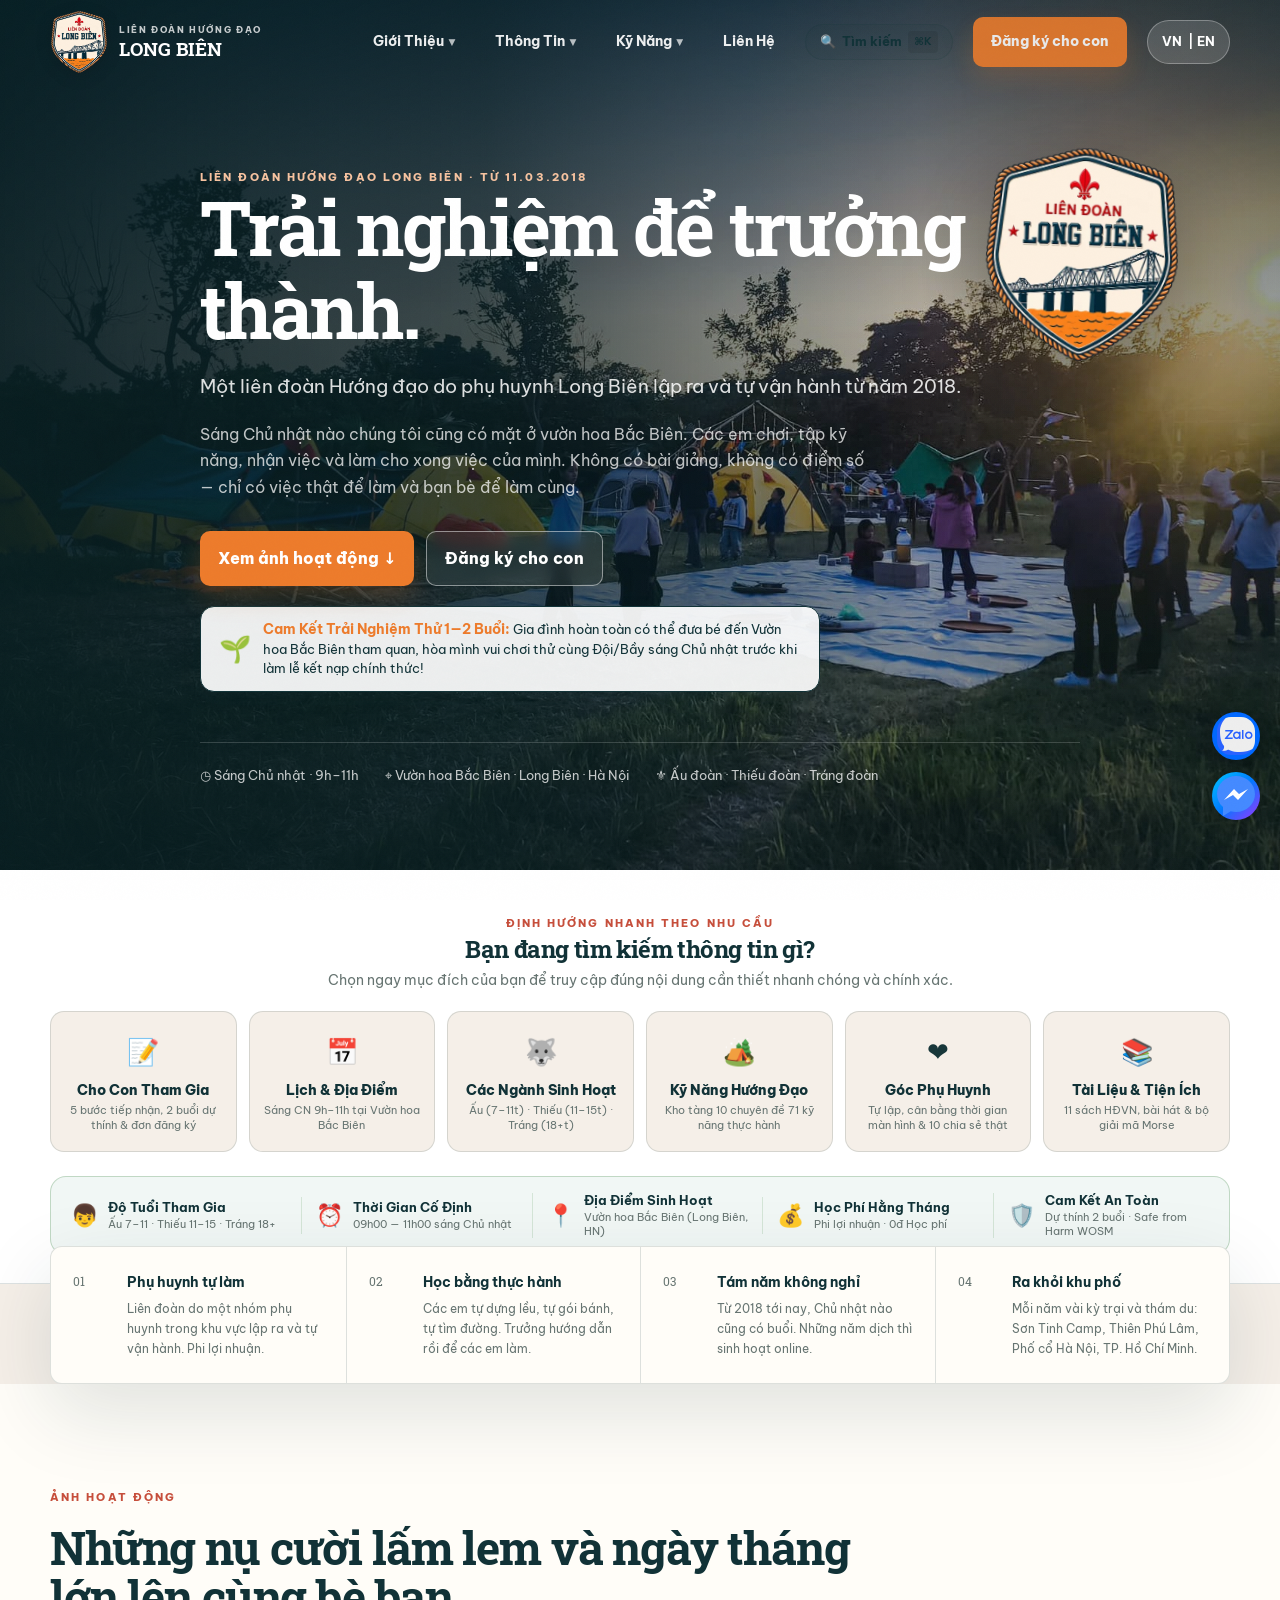
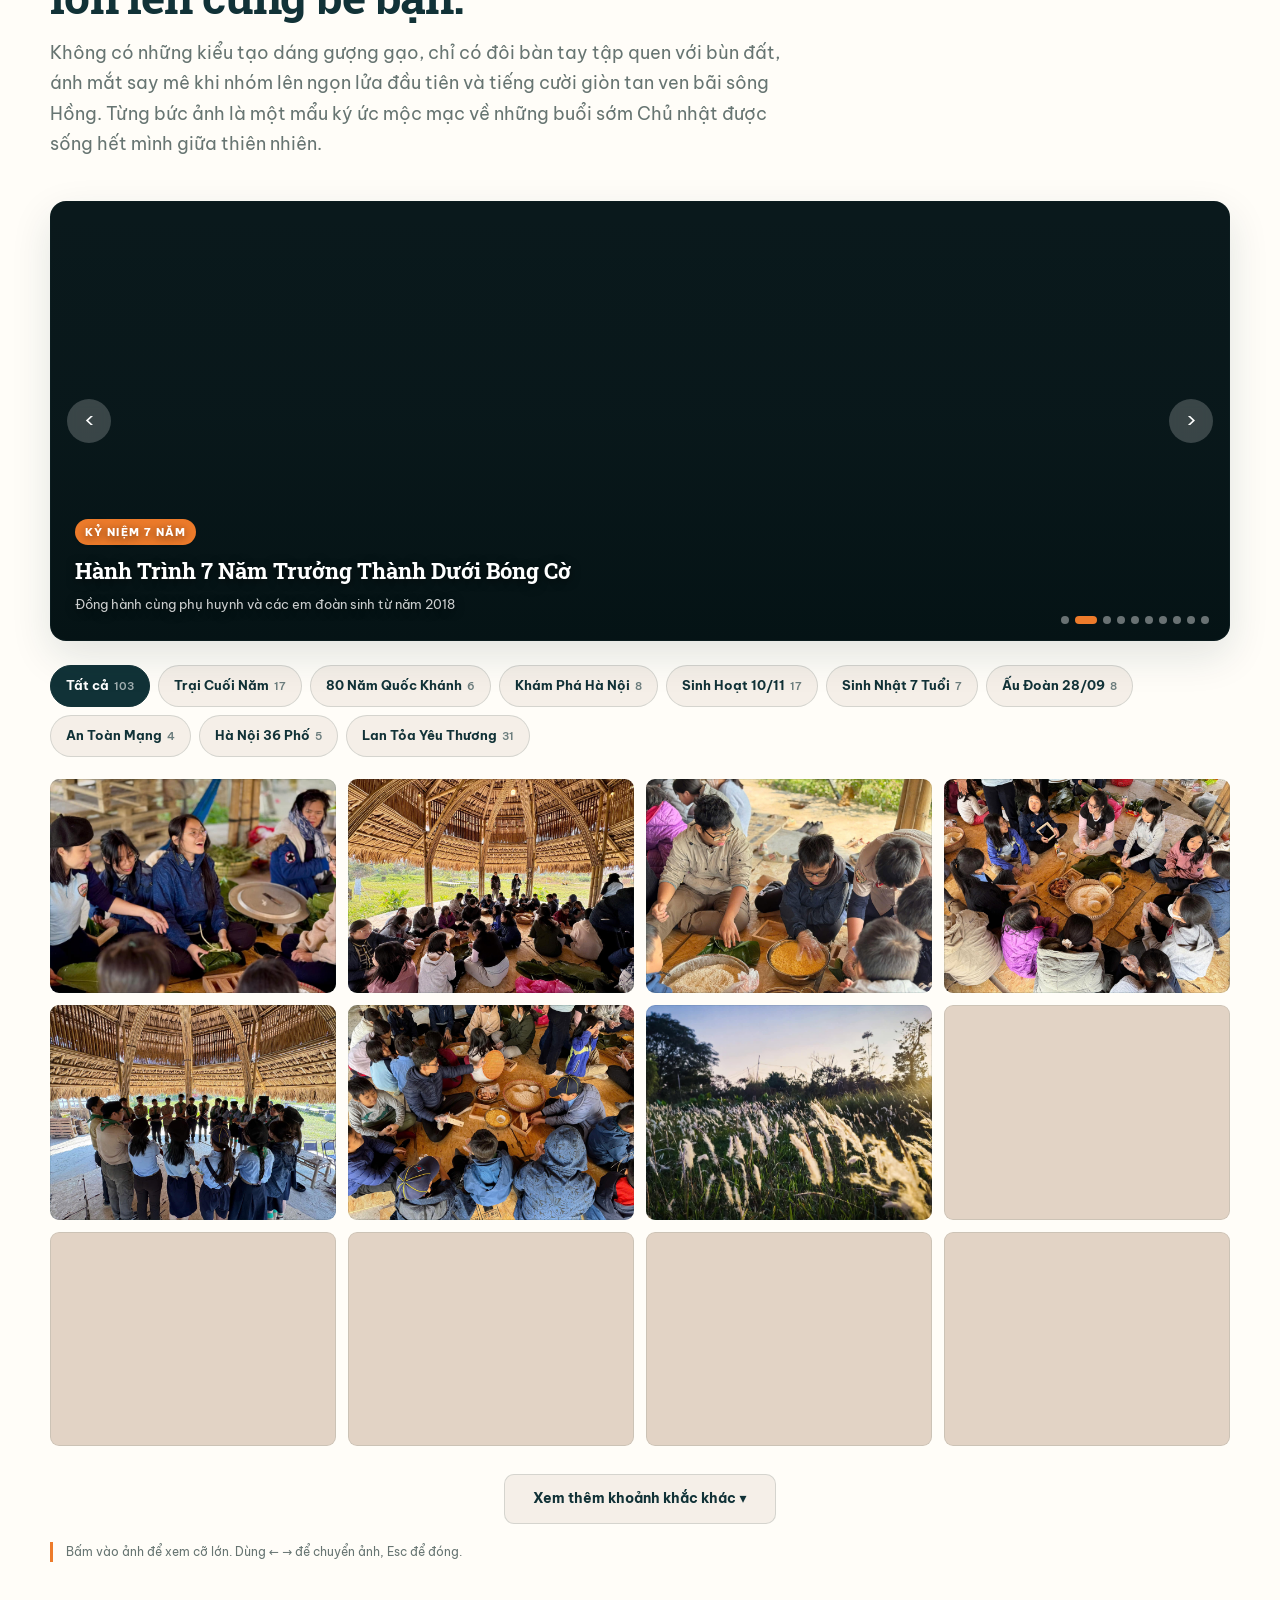
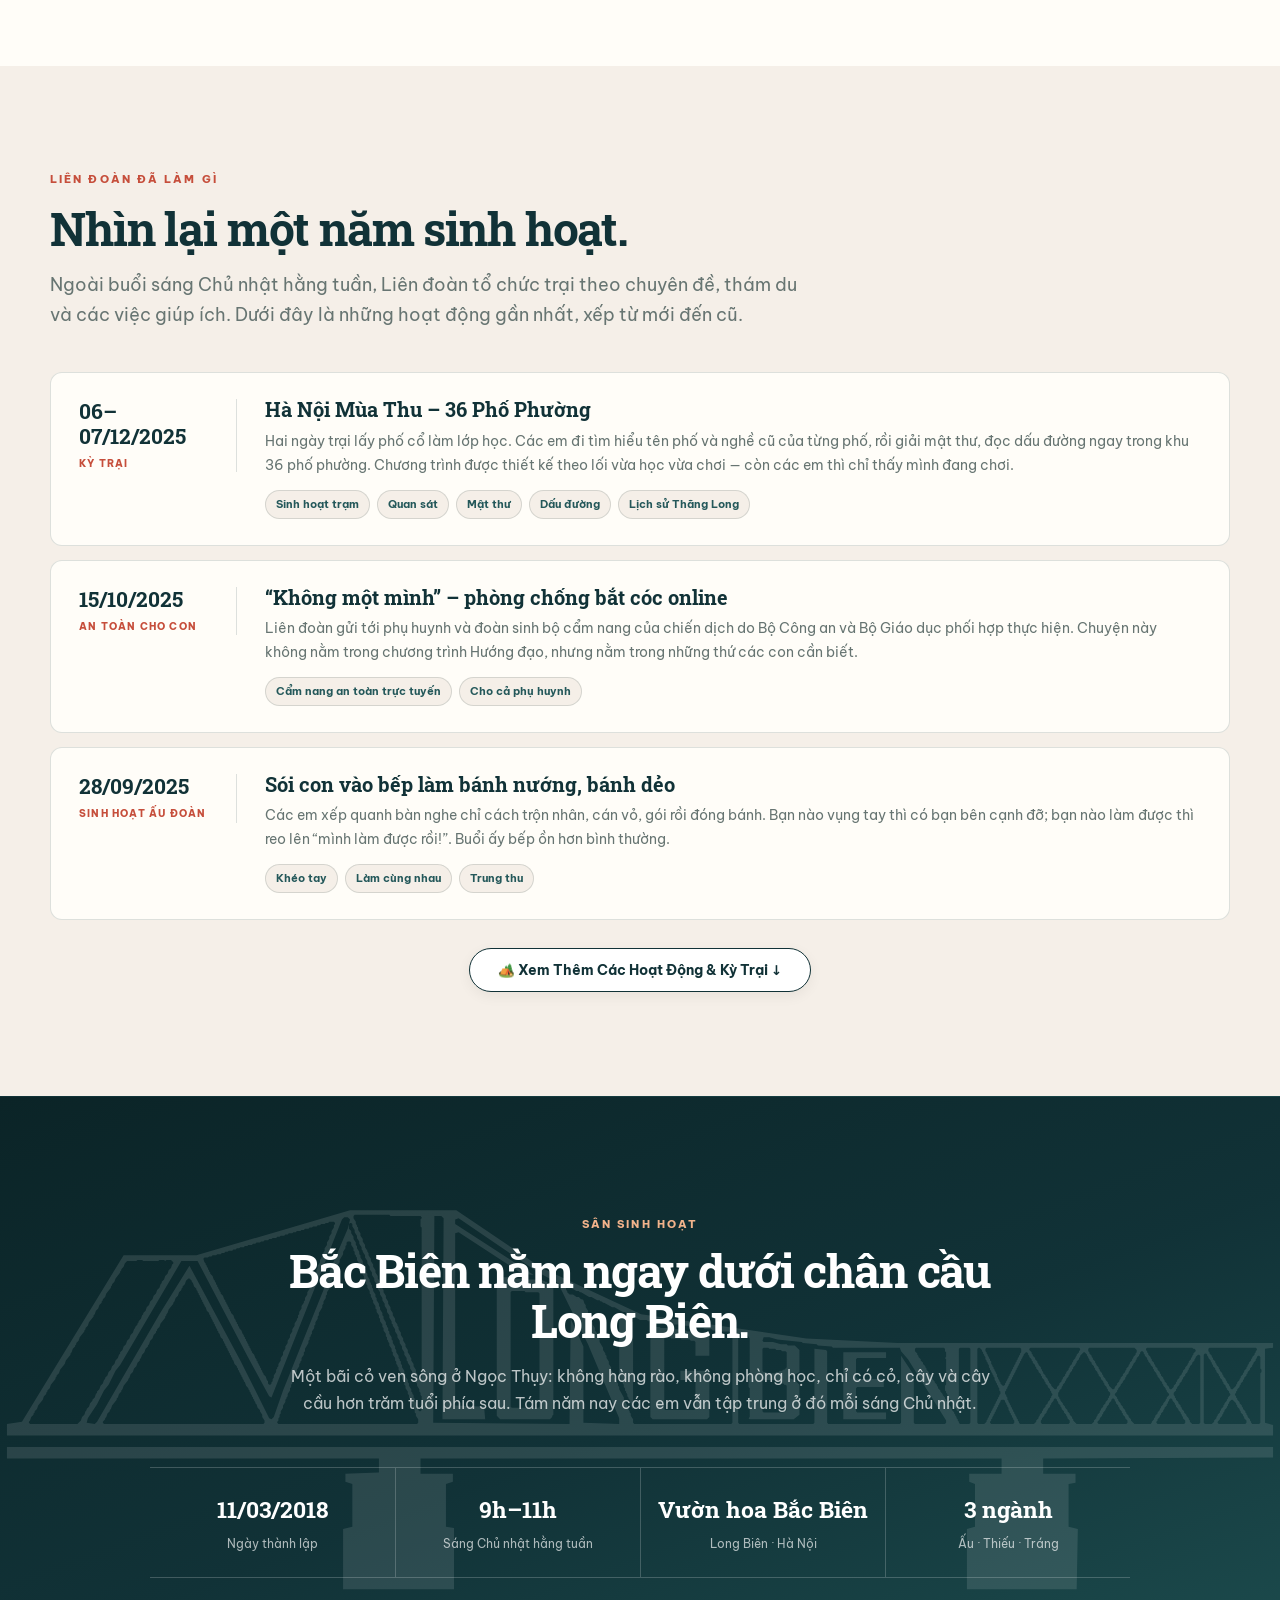
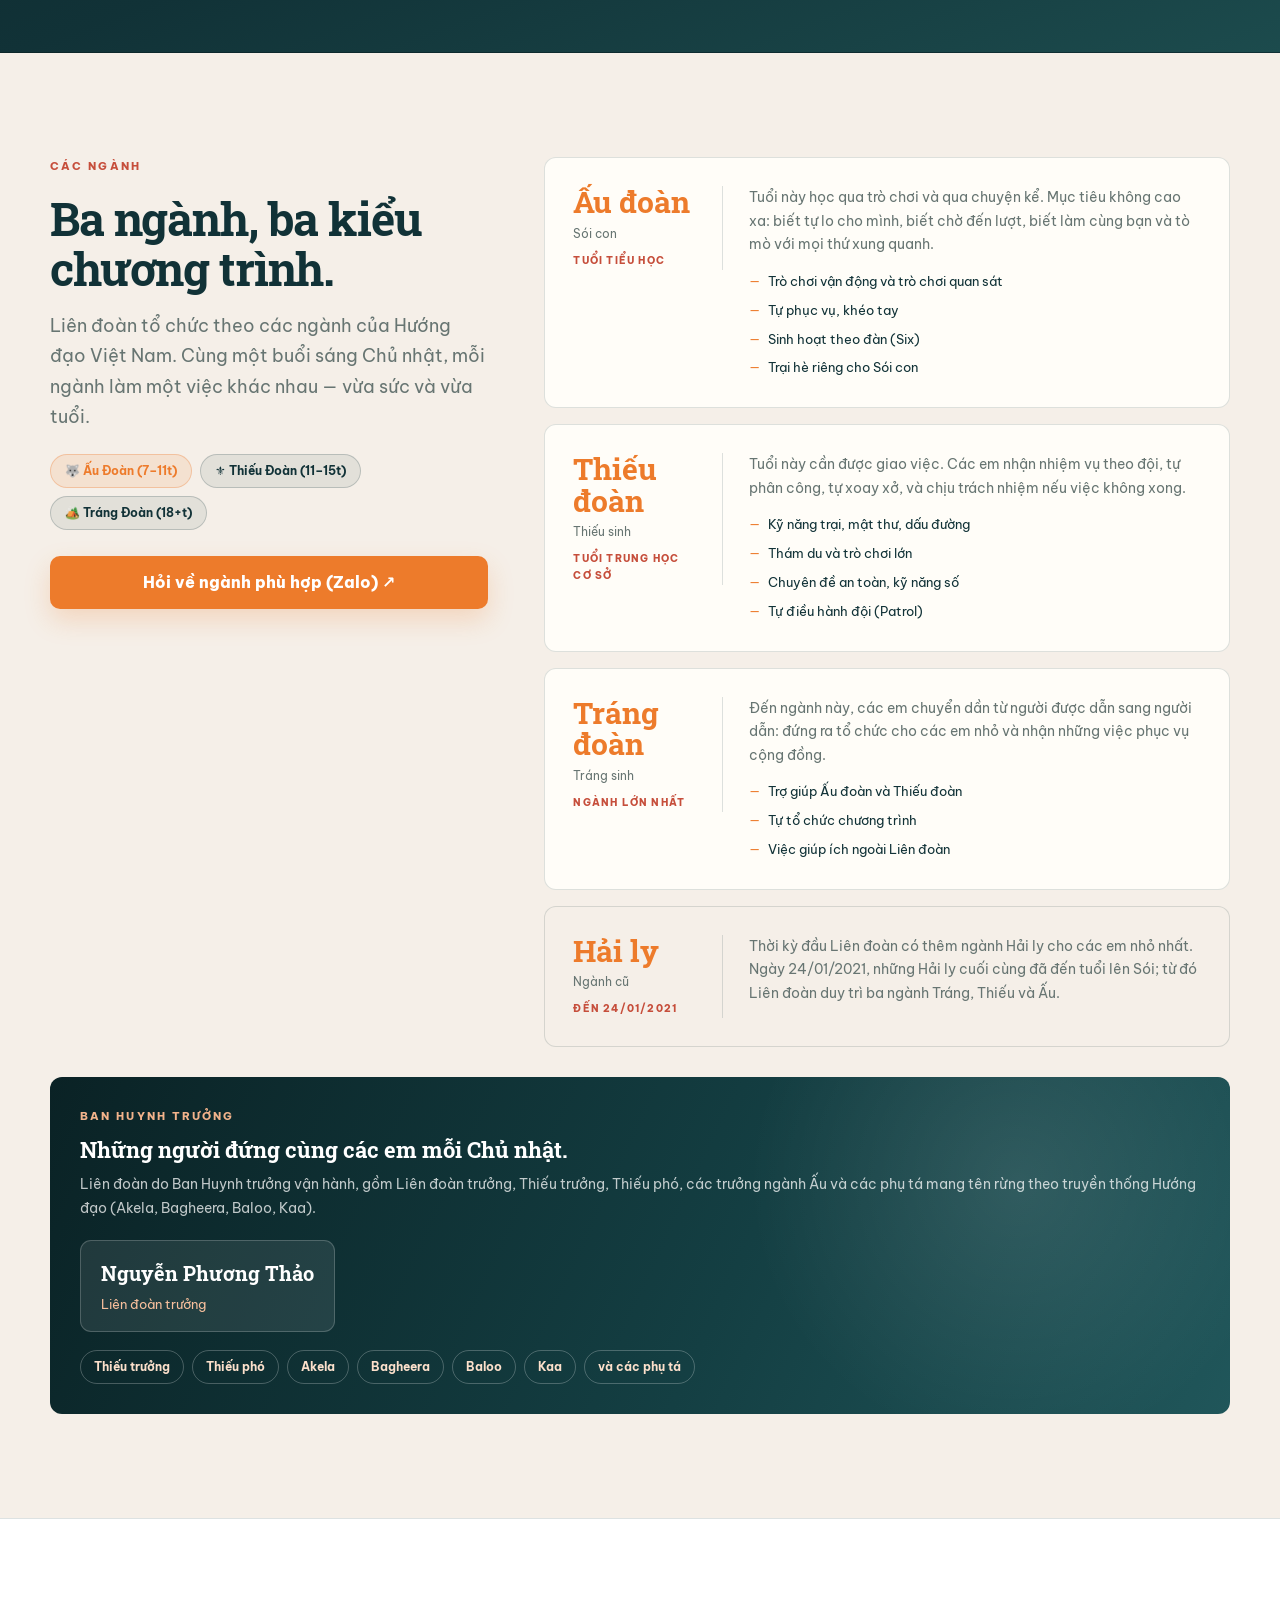
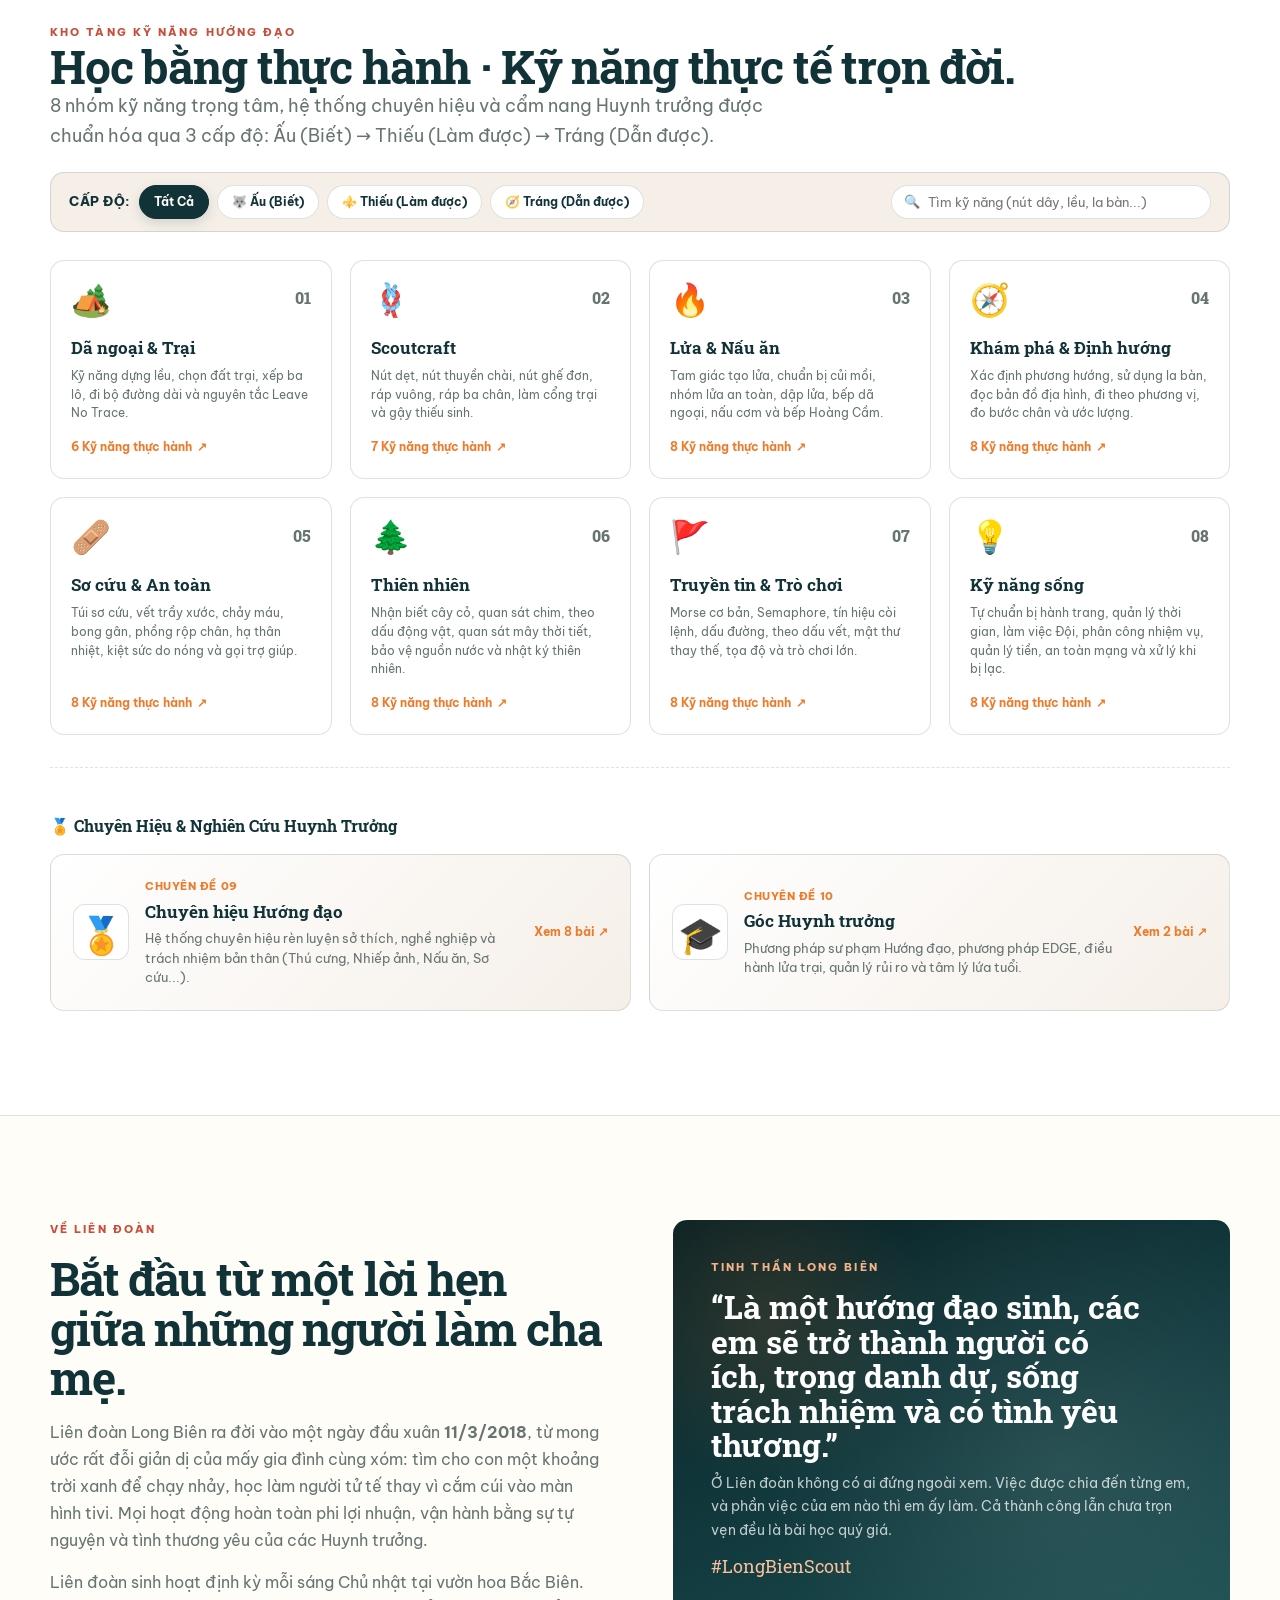
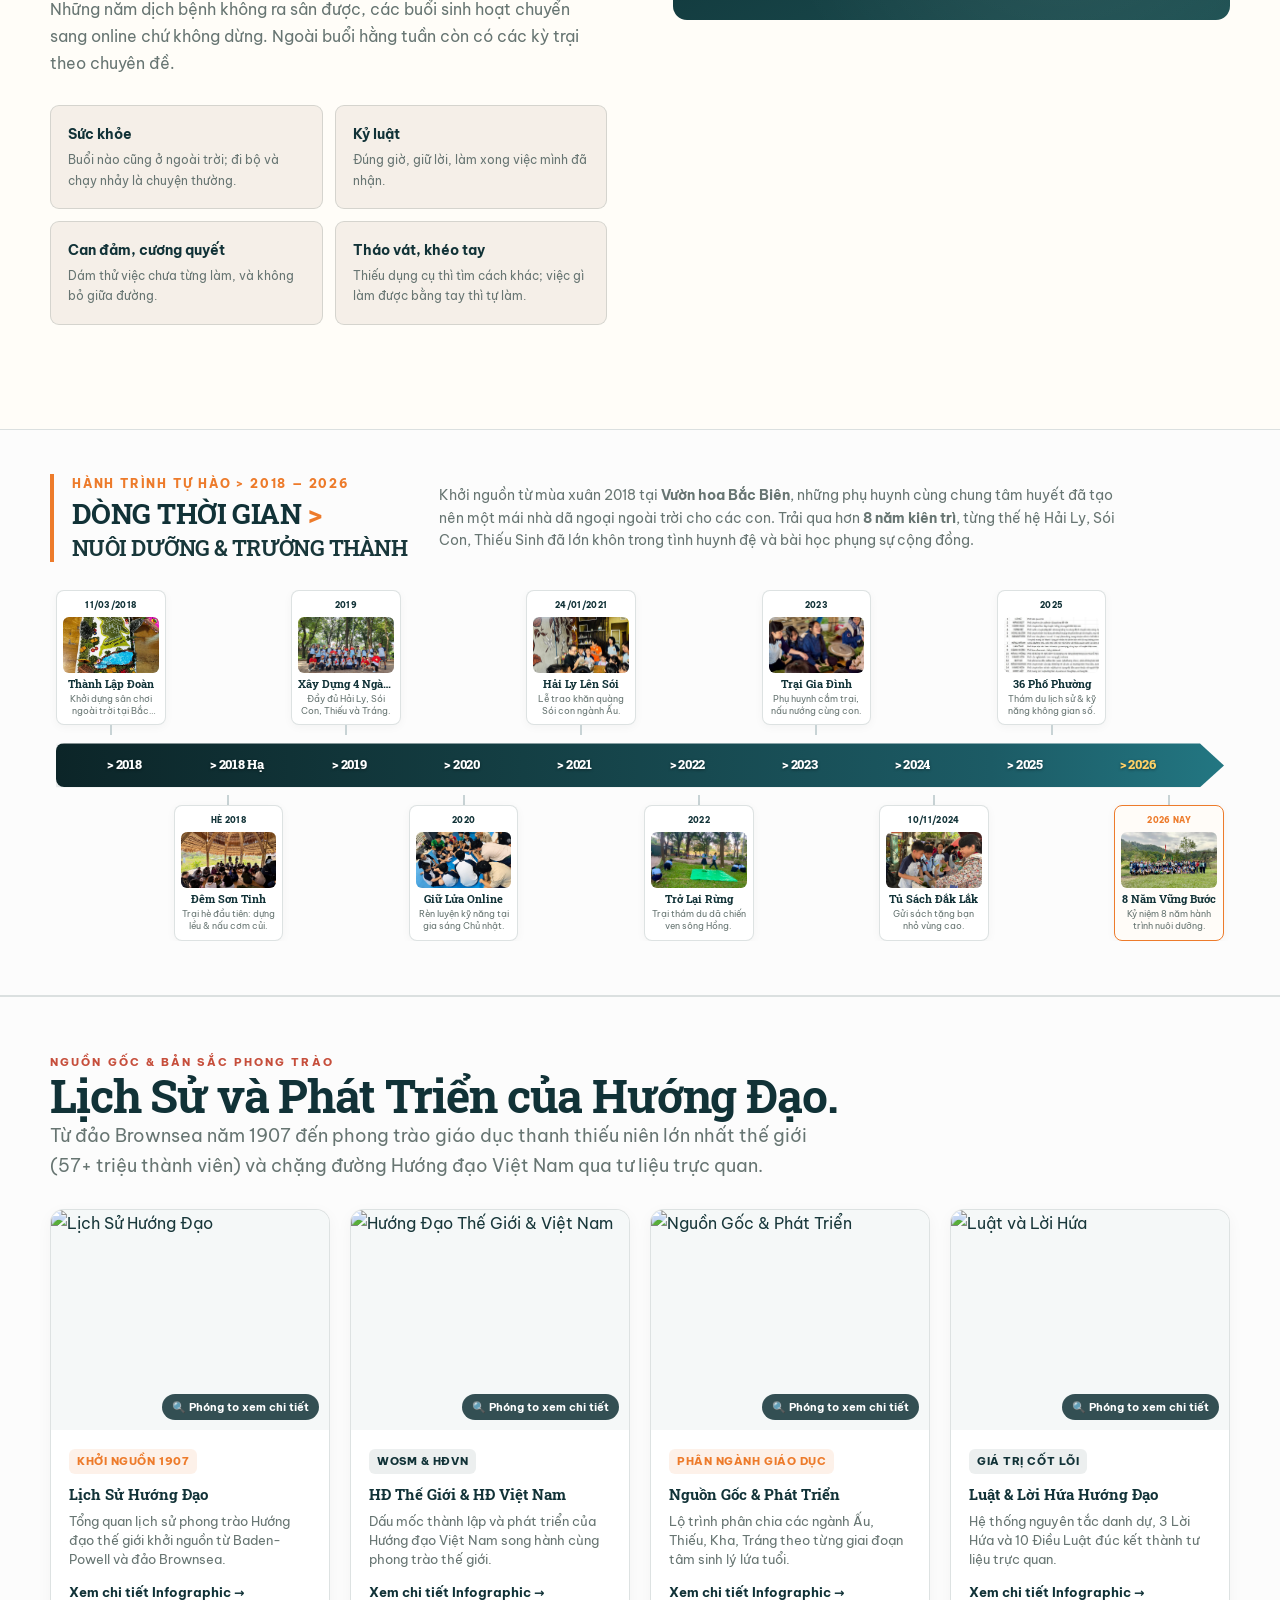
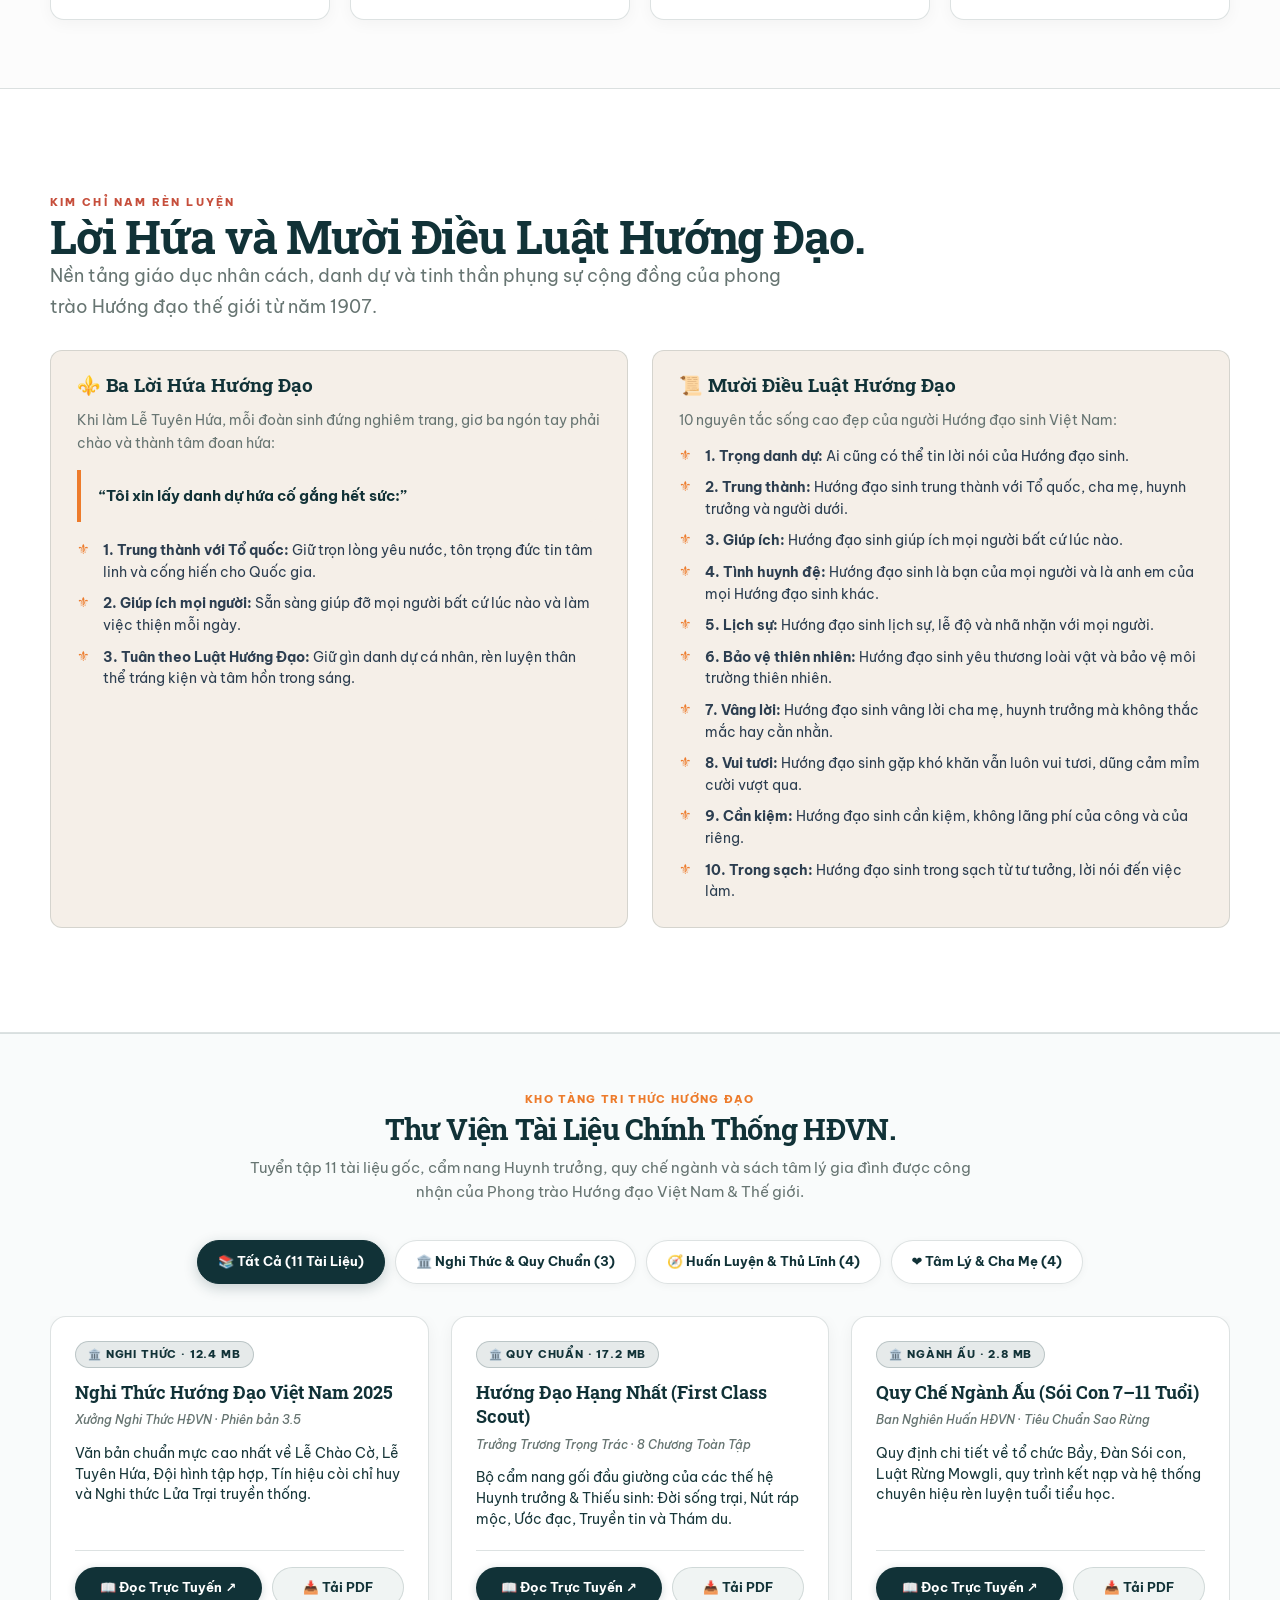
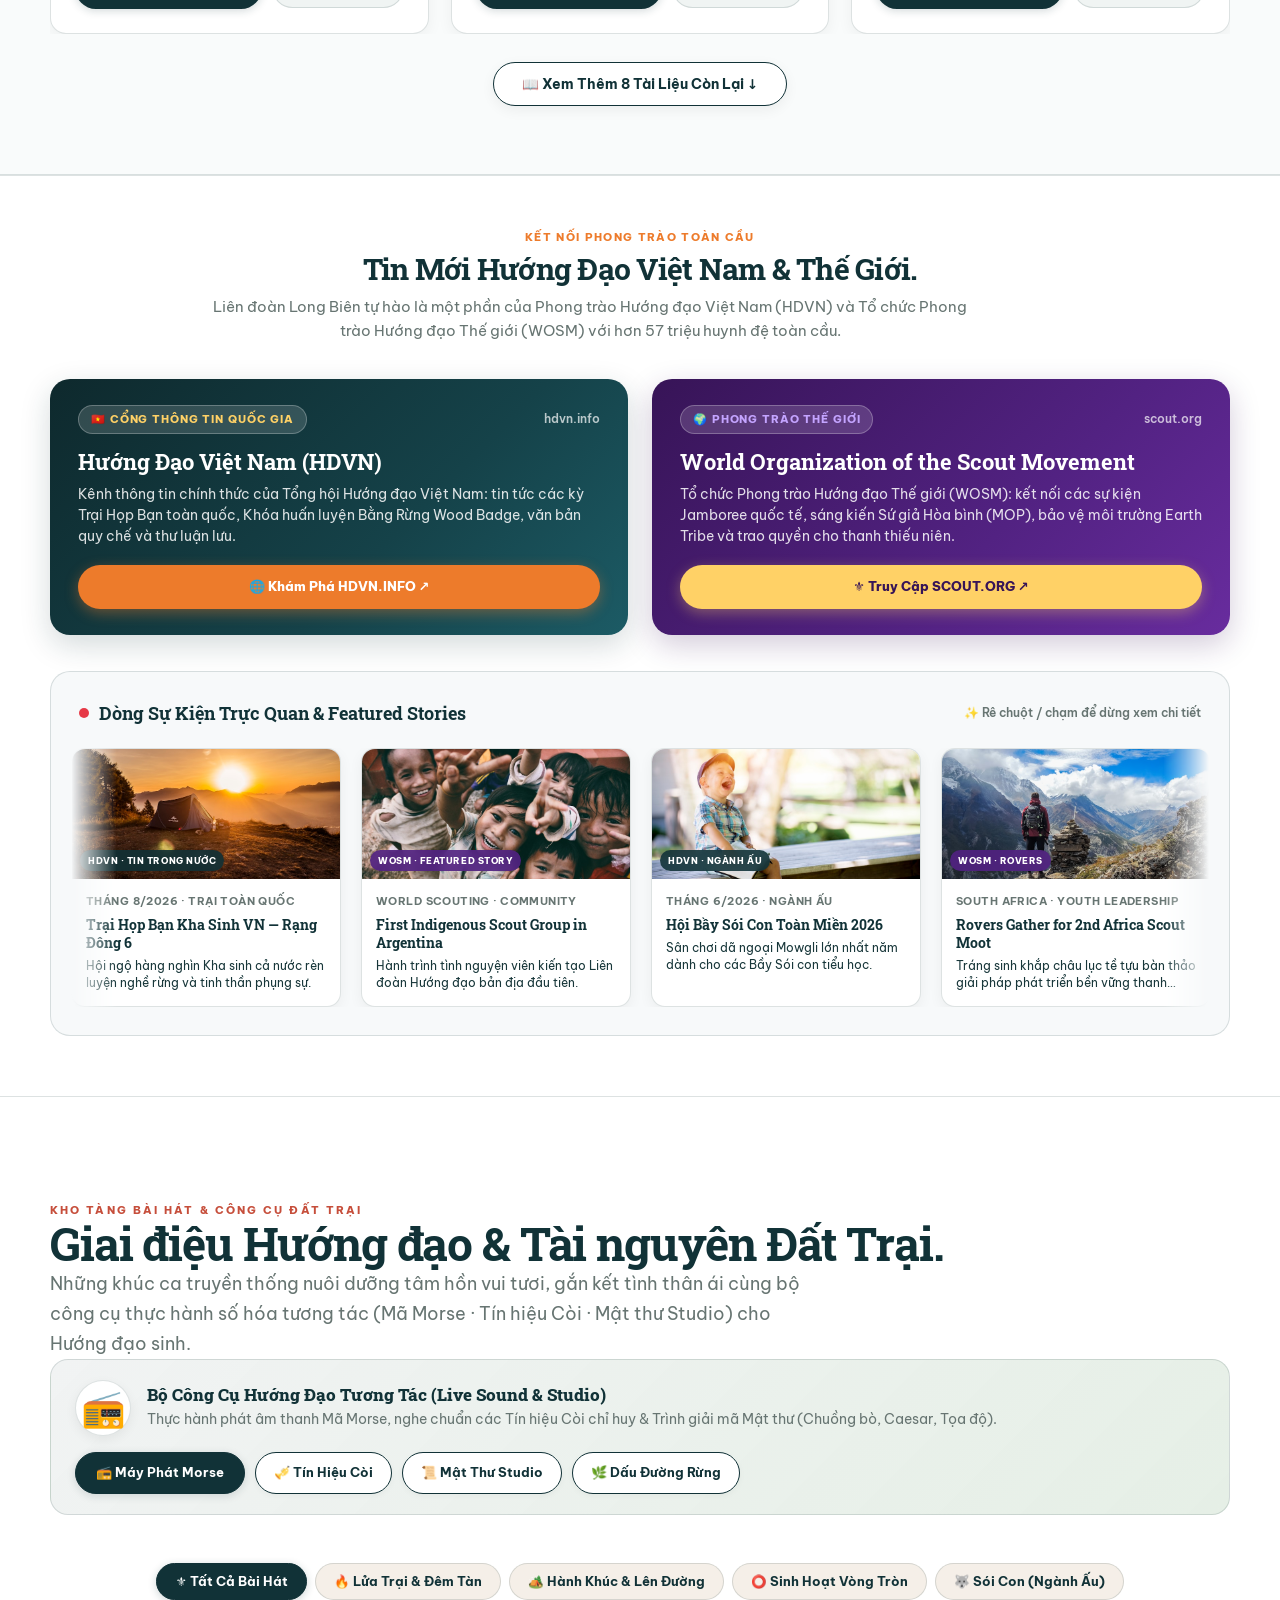
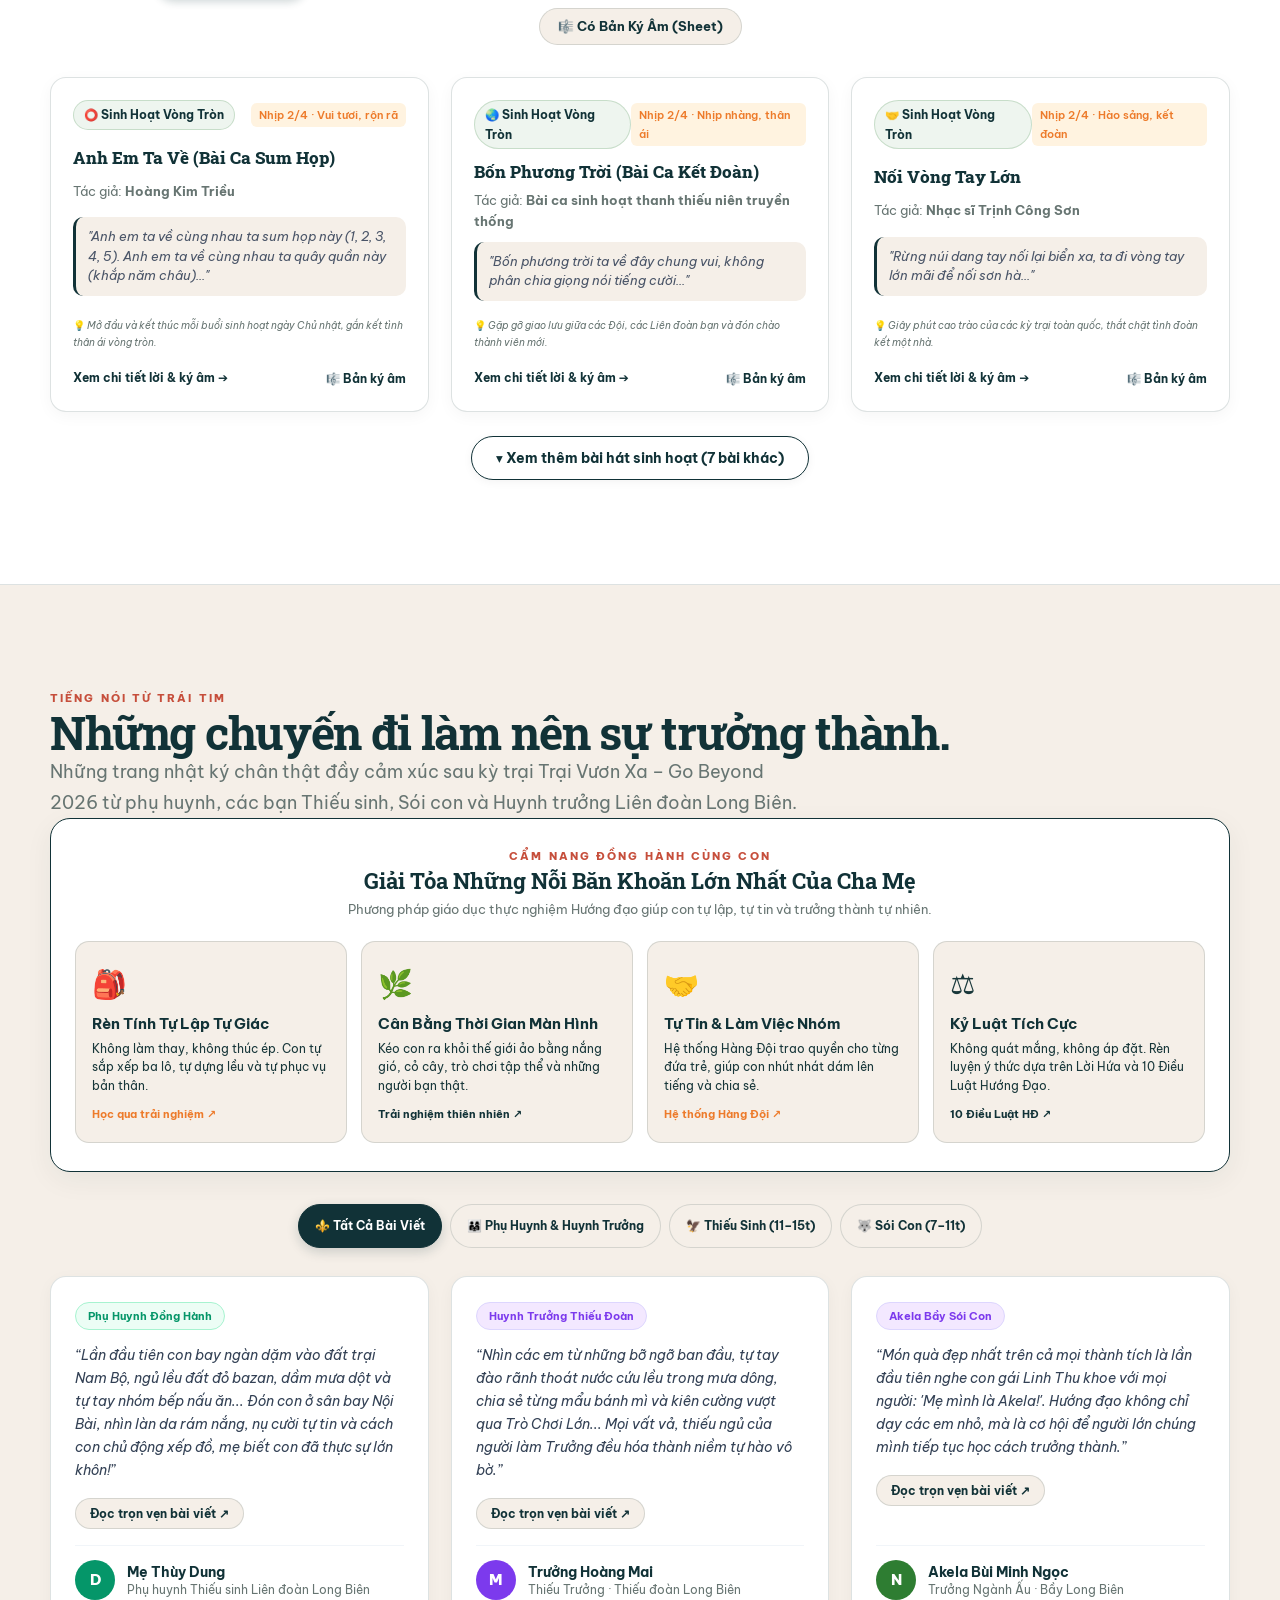
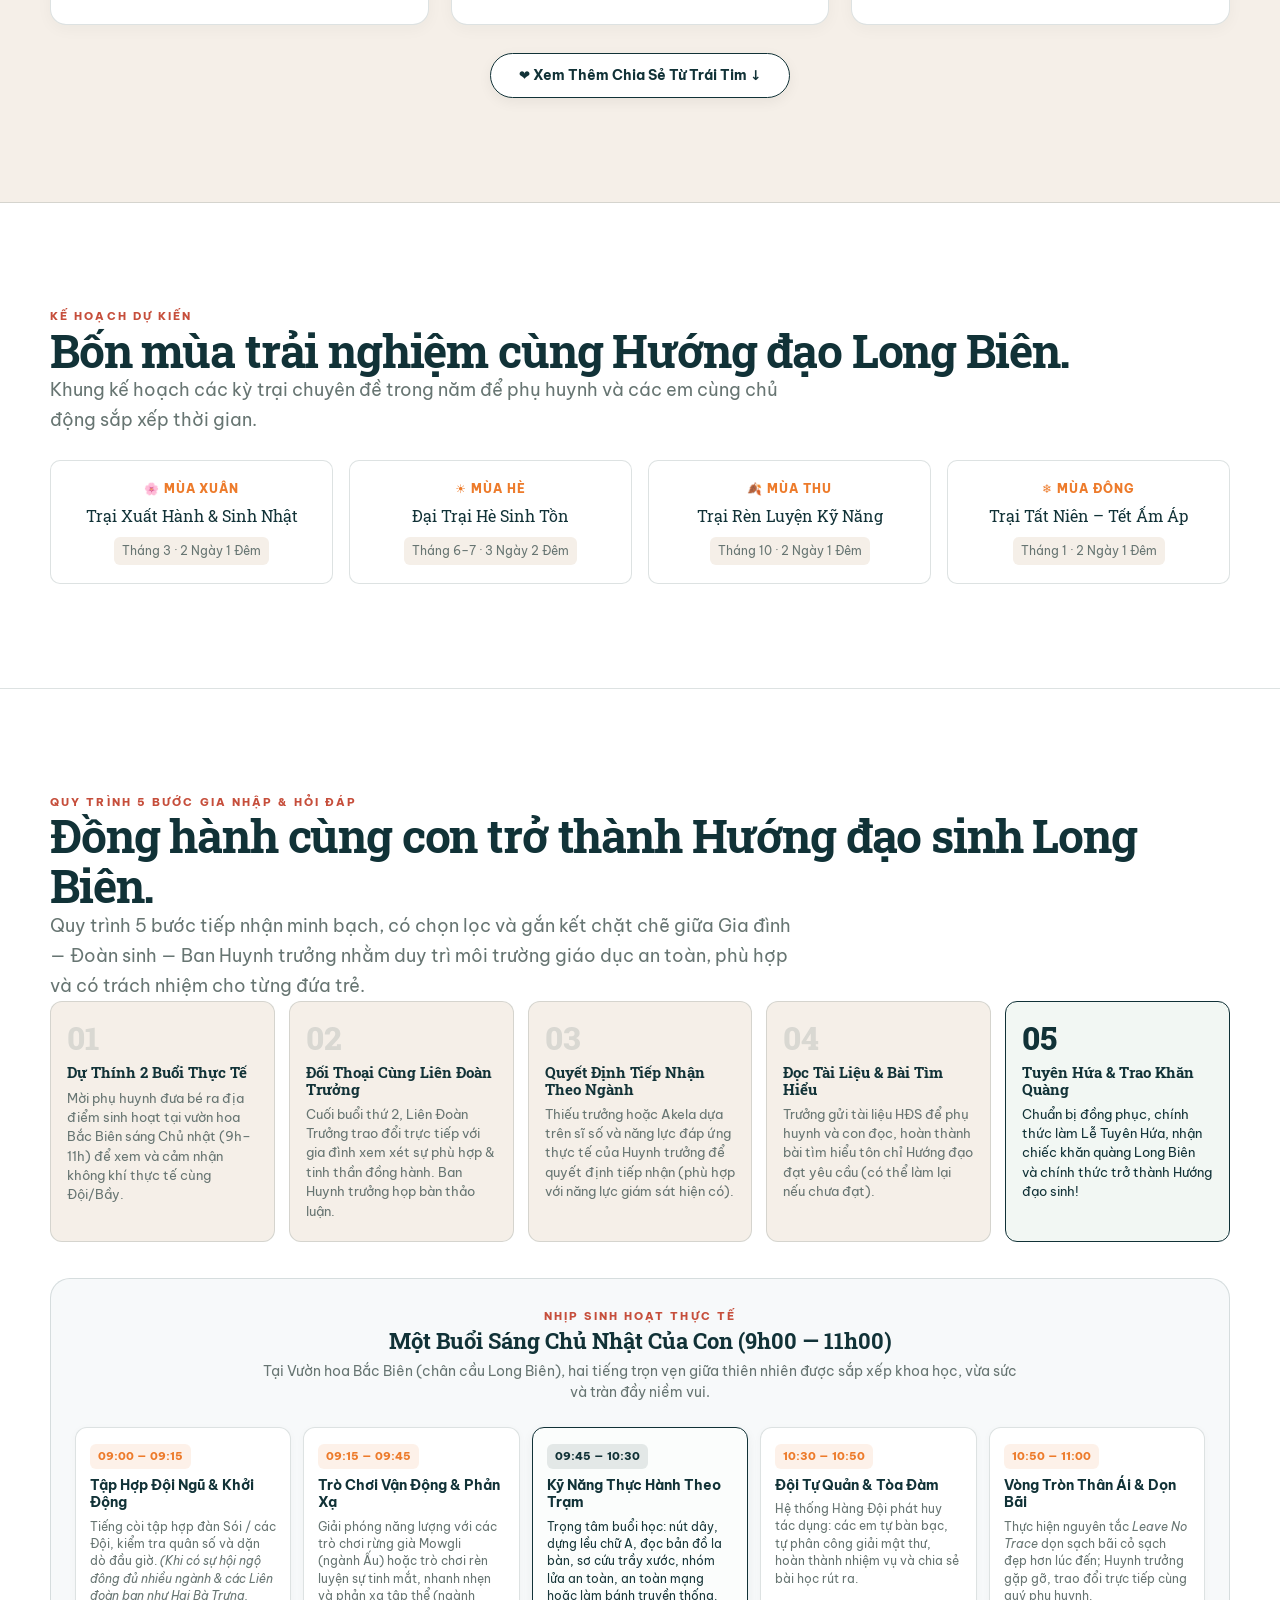
==== index.html @ a7be37f8 "feat(analytics-seo): add integrated visitor & lead tracking engine, GA4 bridge, rich Schema.org brea" ====
<!DOCTYPE html>
<html lang="vi">
<head>
  <meta charset="utf-8" />
  <meta name="viewport" content="width=device-width, initial-scale=1" />
  <meta name="theme-color" content="#113237" />
    <title>Liên đoàn Hướng đạo Long Biên · Long Bien Scouts</title>
  <meta name="description" content="Liên đoàn Hướng đạo Long Biên – Trải nghiệm để trưởng thành. Sinh hoạt ngoài trời sáng Chủ nhật tại Vườn hoa Bắc Biên, Quận Long Biên, Hà Nội." />
    <!-- Google Fonts for crisp Vietnamese typography -->
  <link rel="preconnect" href="https://fonts.googleapis.com">
  <link rel="preconnect" href="https://fonts.gstatic.com" crossorigin>
  <link href="https://fonts.googleapis.com/css2?family=Be+Vietnam+Pro:wght@400;500;600;700;800;900&family=Roboto+Slab:wght@400;500;600;700;800;900&display=swap" rel="stylesheet">
  <link rel="canonical" href="https://lien-doan-huong-dao-long-bien.vercel.app/" />

  <!-- Open Graph / Facebook -->
  <meta property="og:type" content="website" />
  <meta property="og:url" content="https://lien-doan-huong-dao-long-bien.vercel.app/" />
  <meta property="og:title" content="Liên đoàn Hướng đạo Long Biên · Long Bien Scouts" />
  <meta property="og:description" content="Trải nghiệm để trưởng thành. Giáo dục kỹ năng sinh tồn, nhân cách và tinh thần cộng đồng cho trẻ em từ năm 2018." />
  <meta property="og:image" content="https://lien-doan-huong-dao-long-bien.vercel.app/image/Year-End%20Camp%20%E2%80%93%20A%20Warm%20Tet%20Together/hero%20sector.jpg" />

  <!-- Twitter Card -->
  <meta name="twitter:card" content="summary_large_image" />
  <meta name="twitter:title" content="Liên đoàn Hướng đạo Long Biên · Long Bien Scouts" />
  <meta name="twitter:description" content="Trải nghiệm để trưởng thành. Sinh hoạt ngoài trời sáng Chủ nhật tại Vườn hoa Bắc Biên, Hà Nội." />
  <meta name="twitter:image" content="https://lien-doan-huong-dao-long-bien.vercel.app/image/Year-End%20Camp%20%E2%80%93%20A%20Warm%20Tet%20Together/hero%20sector.jpg" />

  <!-- Schema.org Structured Data -->
  <script type="application/ld+json">
  {
    "@context": "https://schema.org",
    "@type": "EducationalOrganization",
    "name": "Liên đoàn Hướng đạo Long Biên",
    "alternateName": "Long Bien Scouts",
    "url": "https://lien-doan-huong-dao-long-bien.vercel.app",
    "logo": "https://lien-doan-huong-dao-long-bien.vercel.app/logo/ChatGPT%20Image%2022_09_22%2018%20thg%208,%202026.png",
    "description": "Tổ chức giáo dục thanh thiếu niên phi lợi nhuận theo phương pháp Hướng đạo thế giới tại Long Biên, Hà Nội. Sinh hoạt sáng Chủ nhật hằng tuần.",
    "address": {
      "@type": "PostalAddress",
      "streetAddress": "Vườn hoa Bắc Biên",
      "addressLocality": "Quận Long Biên",
      "addressRegion": "Hà Nội",
      "addressCountry": "VN"
    },
    "telephone": "+84982669456",
    "email": "longbienscouts@gmail.com",
    "foundingDate": "2018-03-11"
  }
  </script>

  <style>
    :root{
      --forest:#113237;--forest-2:#1c4648;--forest-3:#24585a;
      --canvas:#e2d3c5;--paper:#f5efe8;--ivory:#fffdf8;
      --fire:#ed7b2b;--red:#c64e3b;--rust:#a94f2f;--gold:#b89558;
      --ink:#18373a;--muted:#677572;
      --line:rgba(17,50,55,.14);--line-dark:rgba(17,50,55,.24);
      --shadow:0 28px 80px rgba(17,50,55,.13);
      --container:1180px;--radius:12px;
      --logo-url:url("[data-uri]");
      --hero-photo:url("assets/hero/hero-01.webp");
      --cta-photo:url("assets/hero/cta-01.webp");
    }
    .logo-mark{background:var(--logo-url) center/contain no-repeat;display:block}
    *{box-sizing:border-box}
    html{scroll-behavior:smooth}
    body{margin:0;font-family:"Be Vietnam Pro",system-ui,sans-serif;color:var(--ink);background:var(--paper);line-height:1.68;-webkit-font-smoothing:antialiased}
    body::before{content:"";position:fixed;inset:0;pointer-events:none;z-index:99;opacity:.16;background-image:url("data:image/svg+xml,%3Csvg xmlns='http://www.w3.org/2000/svg' width='96' height='96' viewBox='0 0 96 96'%3E%3Cfilter id='n'%3E%3CfeTurbulence type='fractalNoise' baseFrequency='.9' numOctaves='2' stitchTiles='stitch'/%3E%3C/filter%3E%3Crect width='100%25' height='100%25' filter='url(%23n)' opacity='.11'/%3E%3C/svg%3E")}
    body.lock{overflow:hidden}
    img{display:block;max-width:100%}
    a{color:inherit;text-decoration:none}
    button,a{font:inherit}
    button{cursor:pointer}
    :focus-visible{outline:3px solid rgba(237,123,43,.58);outline-offset:3px}
    .container{width:min(calc(100% - 40px),var(--container));margin-inline:auto}
    .section{padding:104px 0}
    .eyebrow{text-transform:uppercase;letter-spacing:.19em;font-size:11px;font-weight:800;color:var(--red)}
    h1,h2,h3{font-family:"Roboto Slab",Georgia,serif;color:var(--forest);margin:0;line-height:1.08}
    h1{font-size:clamp(46px,6.3vw,76px);letter-spacing:-.035em}
    h2{font-size:clamp(32px,3.8vw,46px);letter-spacing:-.025em}
    h3{font-size:22px}
    p{margin:0}
    .lead{font-size:18px;color:var(--muted);max-width:760px}
    .section-head{display:grid;gap:16px;margin-bottom:42px;max-width:800px}
    .btn{border:0;border-radius:10px;display:inline-flex;align-items:center;justify-content:center;gap:9px;padding:13px 18px;font-weight:750;transition:transform .18s ease,box-shadow .18s ease,background .18s ease,color .18s ease}
    .btn:hover{transform:translateY(-2px)}
    .btn-primary{background:var(--fire);color:white;box-shadow:0 11px 26px rgba(237,123,43,.22)}
    .btn-forest{background:var(--forest);color:white}
    .btn-outline{border:1px solid rgba(255,255,255,.48);color:white;background:rgba(255,255,255,.07);backdrop-filter:blur(7px)}
    .btn-paper{background:var(--ivory);color:var(--forest);border:1px solid var(--line)}
    [hidden]{display:none!important}

    /* vector cau Long Bien */
    .bridge-art{position:absolute;pointer-events:none;user-select:none;height:auto;color:#fff;opacity:.085;z-index:0}

    /* header */
    header{position:fixed;z-index:60;inset:0 0 auto;color:white;transition:background .25s ease,color .25s ease,box-shadow .25s ease,backdrop-filter .25s ease}
    

    
    /* Header scrolled solid bar */
    /* (header base rule already defined above) */
    /* header{position:fixed;top:0;left:0;right:0;z-index:100;transition:background .25s ease,box-shadow .25s ease,padding .25s ease;background:transparent} */
    header.scrolled{background:rgba(255,253,248,.68) !important;backdrop-filter:blur(14px) saturate(180%) !important;-webkit-backdrop-filter:blur(14px) saturate(180%) !important;box-shadow:0 6px 25px rgba(17,50,55,.10) !important;border-bottom:1px solid rgba(17,50,55,.10) !important;padding:8px 0 !important}
    header.scrolled .brand-copy strong,
    header.scrolled .brand-copy small,
    header.scrolled .nav-links a,
    header.scrolled .nav-links a span,
    header.scrolled .nav-item a,
    header.scrolled .nav-item a span,
    header.scrolled .dropdown-caret,
    header.scrolled .lang-btn,
    header.scrolled .lang-btn b,
    header.scrolled .lang-btn span{color:#113237 !important;opacity:1}
    header.scrolled .lang-btn{background:rgba(17,50,55,.08) !important;border-color:rgba(17,50,55,.25) !important}
    header.scrolled .menu-btn{color:#113237 !important;border-color:rgba(17,50,55,.25) !important}

    /* consolidated into solid bar block above */
    .nav{height:84px;display:flex;align-items:center;justify-content:space-between;gap:20px}
    .brand{display:flex;align-items:center;gap:12px;min-width:210px}
    .brand .logo-mark{width:57px;height:62px;flex:none;filter:drop-shadow(0 4px 8px rgba(0,0,0,.12))}
    .brand-copy{line-height:1.12}.brand-copy small{display:block;font-size:9px;letter-spacing:.18em;font-weight:800;opacity:.76}.brand-copy strong{display:block;font-family:"Roboto Slab";font-size:19px;margin-top:3px}
    .nav-links{display:flex;align-items:center;gap:20px;font-size:14px;font-weight:650}
    .nav-links>a{opacity:.88}.nav-links>a:hover{opacity:1}
    .menu-btn{display:none;width:44px;height:44px;border:0;background:transparent;color:inherit;font-size:25px;align-items:center;justify-content:center}
    .mobile-nav{display:none;position:fixed;z-index:59;inset:84px 0 auto;background:var(--ivory);border-bottom:1px solid var(--line);box-shadow:0 16px 32px rgba(17,50,55,.12);padding:16px 20px 22px}
    .mobile-nav.open{display:grid;gap:5px}.mobile-nav a{color:var(--forest);font-weight:700;padding:12px 8px}

    /* hero */
    .hero{min-height:94vh;display:grid;align-items:end;position:relative;overflow:hidden;background:linear-gradient(145deg,#0d292d 0%,#113237 54%,#1f4e50 100%);color:white}
    .hero::before{content:"";position:absolute;z-index:2;width:760px;height:760px;border-radius:50%;right:-210px;top:-250px;background:radial-gradient(circle,rgba(237,123,43,.13),rgba(237,123,43,0) 68%)}
    .hero-photo{position:absolute;inset:0;z-index:0;background:var(--hero-photo) center 32%/cover no-repeat}
    /* lop phu: dam ben trai de chu noi bat, nhat ben phai de con thay ro anh hoat dong */
    .hero::after{content:"";position:absolute;inset:0;z-index:1;pointer-events:none;background:
      linear-gradient(90deg,rgba(8,30,33,.93) 0%,rgba(8,30,33,.74) 38%,rgba(8,30,33,.24) 72%,rgba(8,30,33,.4) 100%),
      linear-gradient(180deg,rgba(8,30,33,.66) 0%,rgba(8,30,33,.06) 36%,rgba(8,30,33,.4) 100%)}
    .hero-badge{position:absolute;z-index:3;right:clamp(34px,8vw,120px);top:148px;width:clamp(140px,15vw,215px);aspect-ratio:1055/1168;filter:drop-shadow(0 26px 40px rgba(0,0,0,.3));transform:rotate(2deg)}
    .hero-content{position:relative;z-index:4;padding:168px 0 84px;max-width:880px}
    .hero .eyebrow{color:#f7c3a0}.hero h1{color:white;max-width:800px}
    .hero-sub{font-size:19px;color:rgba(255,255,255,.86);margin-top:20px}
    .hero-copy{max-width:680px;color:rgba(255,255,255,.74);font-size:16px;margin-top:18px}
    .hero-actions{display:flex;gap:12px;flex-wrap:wrap;margin-top:30px}
    .hero-meta{display:flex;gap:15px 26px;flex-wrap:wrap;margin-top:50px;padding-top:22px;border-top:1px solid rgba(255,255,255,.17);font-size:13px;color:rgba(255,255,255,.76)}
    .hero-meta span{display:inline-flex;gap:7px;align-items:center}

    /* quick */
    .quick-wrap{position:relative;z-index:5;margin-top:-38px}
    .quick-grid{background:var(--ivory);border:1px solid var(--line);border-radius:var(--radius);box-shadow:var(--shadow);display:grid;grid-template-columns:repeat(4,1fr);overflow:hidden}
    .quick-item{padding:24px 22px;display:grid;grid-template-columns:42px 1fr;gap:12px;align-items:start}
    .quick-item+.quick-item{border-left:1px solid var(--line)}
    .quick-no{font-family:"Roboto Slab";font-size:27px;color:var(--fire);line-height:1}.quick-item strong{display:block;color:var(--forest);font-size:14px}.quick-item span{display:block;color:var(--muted);font-size:12px;margin-top:4px}

    
    
    /* DEMO badge & new showcase components */
    .demo-badge{display:inline-flex;align-items:center;gap:5px;font-size:11px;font-weight:800;letter-spacing:.08em;text-transform:uppercase;color:#d97706;background:#fef3c7;border:1px solid #fde68a;padding:3px 8px;border-radius:20px;margin-bottom:8px}
    .law-grid{display:grid;grid-template-columns:1fr 1fr;gap:24px;margin-top:28px}
    .law-box{background:var(--paper);border:1px solid var(--line);border-radius:12px;padding:24px 26px}
    .law-box h3{font-family:"Roboto Slab";font-size:19px;color:var(--forest);margin-bottom:14px;display:flex;align-items:center;gap:8px}
    .law-list{list-style:none;padding:0;margin:0;display:flex;flex-direction:column;gap:10px}
    .law-list li{font-size:13.5px;line-height:1.6;color:#2c3e50;position:relative;padding-left:26px}
    .law-list li::before{content:"⚜";position:absolute;left:0;color:var(--fire);font-size:14px;line-height:1.4}
    
    .process-steps{display:grid;grid-template-columns:repeat(3,1fr);gap:22px;margin-top:28px}
    .step-card{background:var(--paper);border:1px solid var(--line);border-radius:12px;padding:26px 22px;position:relative;overflow:hidden;display:flex;flex-direction:column}
    .step-no{font-family:"Roboto Slab";font-size:42px;font-weight:800;color:rgba(17,50,55,.12);line-height:1;margin-bottom:10px}
    .step-card h3{font-size:17px;color:var(--forest);margin-bottom:8px}
    .step-card p{font-size:13px;line-height:1.6;color:var(--muted);margin:0}

    .song-grid{display:grid;grid-template-columns:repeat(2,1fr);gap:20px;margin-top:24px}
    .song-card{background:#ffffff;border:1px solid var(--line);border-radius:12px;padding:20px 22px;display:flex;flex-direction:column;justify-content:space-between;box-shadow:0 4px 15px rgba(0,0,0,.04)}
    .song-title{font-size:16px;font-weight:700;color:var(--forest);margin-bottom:6px;display:flex;align-items:center;justify-content:space-between}
    .song-lyrics{font-size:13px;line-height:1.65;color:#4b5563;font-style:italic;background:var(--paper);padding:12px 14px;border-radius:8px;margin:10px 0}

    .review-grid{display:grid;grid-template-columns:repeat(3,1fr);gap:20px;margin-top:28px}
    .review-card{background:var(--paper);border:1px solid var(--line);border-radius:12px;padding:24px 20px;display:flex;flex-direction:column;justify-content:space-between}
    .review-text{font-size:13.5px;line-height:1.65;color:#2c3e50;font-style:italic;margin-bottom:16px;position:relative}
    .review-author{display:flex;align-items:center;gap:10px;border-top:1px solid var(--line);padding-top:12px}
    .author-avatar{width:38px;height:38px;border-radius:50%;background:var(--forest);color:#fff;display:grid;place-items:center;font-weight:700;font-size:14px}
    .author-info strong{display:block;font-size:13.5px;color:var(--forest)}
    .author-info small{color:var(--muted);font-size:11.5px}

    .camp-calendar-grid{display:grid;grid-template-columns:repeat(4,1fr);gap:16px;margin-top:24px}
    .camp-cal-card{background:#ffffff;border:1px solid var(--line);border-radius:10px;padding:18px 16px;text-align:center}
    .cal-season{font-size:12px;font-weight:800;letter-spacing:.08em;text-transform:uppercase;color:var(--fire);margin-bottom:4px}
    .cal-name{font-family:"Roboto Slab";font-size:16px;color:var(--forest);margin-bottom:6px}
    .cal-time{font-size:12px;color:var(--muted);background:var(--paper);padding:4px 8px;border-radius:6px;display:inline-block}

    @media (max-width:960px){
      .law-grid, .song-grid, .review-grid{grid-template-columns:1fr}
      .process-steps{grid-template-columns:1fr}
      .camp-calendar-grid{grid-template-columns:repeat(2,1fr)}
    }
    @media (max-width:600px){
      .camp-calendar-grid{grid-template-columns:1fr}
    }

    
    /* Interactive Skill Hub */
    .skills-grid{display:grid;grid-template-columns:repeat(3,1fr);gap:22px;margin-top:28px}
    .skill-card{background:var(--paper);border:1px solid var(--line);border-radius:14px;padding:26px 22px;transition:all .28s ease;display:flex;flex-direction:column;justify-content:space-between;cursor:pointer;position:relative;overflow:hidden}
    .skill-card:hover{transform:translateY(-5px);box-shadow:0 14px 35px rgba(17,50,55,.1);border-color:var(--fire)}
    .skill-icon{font-size:36px;margin-bottom:14px;line-height:1}
    .skill-card h3{font-family:"Roboto Slab";font-size:18px;color:var(--forest);margin-bottom:8px}
    .skill-card p{font-size:13.5px;line-height:1.65;color:var(--muted);margin:0 0 16px}
    .skill-btn{display:inline-flex;align-items:center;gap:6px;font-size:13px;font-weight:700;color:var(--fire);text-decoration:none;margin-top:auto}
    .skill-card:hover .skill-btn{text-decoration:underline}

    /* Skill Detail Modal */
    .skill-modal-backdrop{position:fixed;inset:0;background:rgba(17,50,55,.85);backdrop-filter:blur(8px);z-index:999;display:none;place-items:center;padding:20px;overflow-y:auto}
    .skill-modal-backdrop.open{display:grid}
    .skill-modal-box{background:#ffffff;border-radius:18px;max-width:720px;width:100%;max-height:90vh;overflow-y:auto;padding:32px 28px;box-shadow:0 25px 60px rgba(0,0,0,.35);position:relative}
    .skill-modal-close{position:absolute;top:18px;right:18px;width:36px;height:36px;border-radius:50%;background:#f1f5f9;border:0;font-size:18px;font-weight:700;color:#64748b;cursor:pointer;display:grid;place-items:center;transition:all .18s ease}
    .skill-modal-close:hover{background:#fee2e2;color:#ef4444}
    .skill-video-wrap{position:relative;padding-bottom:56.25%;height:0;overflow:hidden;border-radius:12px;margin:18px 0;background:#000}
    .skill-video-wrap iframe{position:absolute;top:0;left:0;width:100%;height:100%;border:0}
    .skill-step-list{margin:14px 0 14px 20px;font-size:14px;line-height:1.75;color:#334155}
    .skill-tip-box{background:#fef3c7;border-left:4px solid var(--fire);padding:12px 16px;border-radius:0 8px 8px 0;font-size:13px;line-height:1.6;color:#92400e;margin-top:16px}

    @media (max-width:960px){
      .skills-grid{grid-template-columns:repeat(2,1fr)}
    }
    @media (max-width:600px){
      .skills-grid{grid-template-columns:1fr}
      .skill-modal-box{padding:24px 18px}
    }

    
    /* Infographic Poster in Skill Modal */
    .skill-poster-wrap{margin:18px 0;border-radius:14px;overflow:hidden;border:1px solid var(--line);box-shadow:0 12px 35px rgba(17,50,55,.12);background:#f8fafc;text-align:center}
    .skill-poster-img{width:100%;height:auto;display:block;border-radius:12px;cursor:zoom-in;transition:transform .2s ease}
    .skill-poster-img:hover{transform:scale(1.01)}
    .skill-poster-hint{font-size:12px;color:var(--muted);padding:8px 12px;background:#f1f5f9;border-top:1px solid var(--line);display:flex;align-items:center;justify-content:center;gap:6px}

    /* Header Dropdowns */
    .nav-item{position:relative;display:inline-flex;align-items:center;height:100%}
    .nav-item>a{display:inline-flex;align-items:center;gap:4px;padding:8px 10px;color:inherit;text-decoration:none;font-weight:650;font-size:14px;opacity:.92;transition:opacity .18s ease}
    .nav-item:hover>a{opacity:1}
    .dropdown-caret{font-size:9px;opacity:.75;transition:transform .2s ease;display:inline-block}
    .nav-item:hover .dropdown-caret{transform:rotate(180deg)}
    .dropdown-menu{position:absolute;top:calc(100% - 4px);left:0;min-width:225px;background:#ffffff;color:var(--forest);border:1px solid rgba(17,50,55,.12);border-radius:12px;padding:8px 0;box-shadow:0 20px 45px rgba(17,50,55,.18);opacity:0;visibility:hidden;transform:translateY(8px);transition:opacity .2s ease,transform .2s ease,visibility .2s ease;z-index:90}
    .dropdown-menu::before{content:"";position:absolute;top:-14px;left:0;right:0;height:14px}
    .nav-item:hover .dropdown-menu,.nav-item:focus-within .dropdown-menu{opacity:1;visibility:visible;transform:translateY(0)}
    .dropdown-item{display:block;padding:9px 18px;font-size:13.5px;font-weight:550;color:#1e293b;text-decoration:none;transition:background .15s ease,color .15s ease,padding-left .15s ease}
    .dropdown-item:hover{background:rgba(17,50,55,.06);color:var(--fire);padding-left:22px}

    /* Skills Grid */
    .skills-grid{display:grid;grid-template-columns:repeat(3,1fr);gap:20px;margin-top:28px}
    .skill-card{background:var(--paper);border:1px solid var(--line);border-radius:12px;padding:26px 22px;transition:all .25s ease;display:flex;flex-direction:column}
    .skill-card:hover{transform:translateY(-4px);box-shadow:0 12px 30px rgba(17,50,55,.08);border-color:rgba(237,123,43,.4)}
    .skill-icon{font-size:32px;margin-bottom:14px;line-height:1}
    .skill-card h3{font-family:"Roboto Slab";font-size:18px;color:var(--forest);margin-bottom:10px}
    .skill-card p{font-size:13.5px;line-height:1.6;color:var(--muted);margin:0}

    /* Mobile Dropdown Groups */
    .mob-group{display:flex;flex-direction:column;gap:4px;margin-bottom:6px}
    .mob-title{font-size:11px;font-weight:800;letter-spacing:.12em;color:var(--fire);text-transform:uppercase;margin-top:6px}
    .mob-item{padding:6px 0 6px 12px;font-size:13.5px;color:var(--forest);text-decoration:none;border-left:2px solid var(--line);font-weight:600}
    .mob-item:hover{border-left-color:var(--fire);color:var(--fire)}

    @media (max-width:960px){
      .skills-grid{grid-template-columns:repeat(2,1fr)}
    }
    @media (max-width:600px){
      .skills-grid{grid-template-columns:1fr}
    }

    
    /* Album Story & Hashtags Card */
    .album-story-card{background:linear-gradient(135deg,rgba(255,255,255,.95) 0%,rgba(247,243,235,.9) 100%);border:1.5px solid rgba(237,123,43,.25);border-radius:14px;padding:22px 26px;margin:22px 0 26px;box-shadow:0 10px 30px rgba(17,50,55,.06);transition:all .3s ease;position:relative;overflow:hidden}
    .album-story-card::before{content:"";position:absolute;left:0;top:0;bottom:0;width:5px;background:var(--fire);border-radius:14px 0 0 14px}
    .story-header{display:flex;align-items:center;justify-content:space-between;gap:14px;margin-bottom:10px;flex-wrap:wrap}
    .story-title{font-family:"Roboto Slab",serif;font-size:20px;font-weight:700;color:var(--forest);margin:0;display:flex;align-items:center;gap:8px}
    .story-meta{font-size:12.5px;font-weight:600;color:var(--muted);background:rgba(17,50,55,.06);padding:4px 10px;border-radius:20px}
    .story-desc{font-size:14.5px;line-height:1.75;color:#2c3e50;margin:0 0 14px;font-style:normal}
    .story-tags{display:flex;flex-wrap:wrap;gap:8px;align-items:center}
    .story-tag{font-size:12px;font-weight:700;color:var(--fire);background:rgba(237,123,43,.1);padding:4px 10px;border-radius:6px;text-decoration:none;transition:all .18s ease;cursor:pointer;border:1px solid rgba(237,123,43,.2)}
    .story-tag:hover{background:var(--fire);color:#ffffff}
    .story-fb-link{display:inline-flex;align-items:center;gap:6px;font-size:13px;font-weight:700;color:#1877f2;text-decoration:none;margin-left:auto;padding:5px 12px;background:rgba(24,119,242,.08);border-radius:6px;transition:all .2s ease}
    .story-fb-link:hover{background:#1877f2;color:#ffffff}

    
    /* Gallery Featured Hero Slider */
    .gal-slider-box{position:relative;width:100%;height:440px;border-radius:16px;overflow:hidden;margin-bottom:24px;box-shadow:0 15px 40px rgba(17,50,55,.12);border:1px solid var(--line);background:#0a191c;cursor:pointer}
    .gal-slide{position:absolute;inset:0;opacity:0;transition:opacity .8s ease-in-out;display:flex;align-items:center;justify-content:center}
    .gal-slide.active{opacity:1;z-index:2}
    .gal-slide img{width:100%;height:100%;object-fit:cover;transition:transform 6s ease}
    .gal-slide.active img{transform:scale(1.04)}
    .gal-slide-overlay{position:absolute;inset:0;background:linear-gradient(to top,rgba(4,18,20,.85) 0%,rgba(4,18,20,.2) 50%,transparent 100%)}
    .gal-slide-caption{position:absolute;left:24px;bottom:24px;right:80px;color:#ffffff;z-index:3;text-shadow:0 2px 10px rgba(0,0,0,.6)}
    .gal-slide-badge{display:inline-block;font-size:11px;font-weight:800;letter-spacing:.1em;text-transform:uppercase;background:var(--fire);color:#ffffff;padding:4px 10px;border-radius:20px;margin-bottom:8px}
    .gal-slide-title{font-family:"Roboto Slab",serif;font-size:22px;font-weight:700;margin-bottom:4px;color:#ffffff}
    .gal-slide-meta{font-size:13px;color:rgba(255,255,255,.8)}

    .slider-nav-btn{position:absolute;top:50%;transform:translateY(-50%);width:44px;height:44px;border-radius:50%;background:rgba(255,255,255,.2);color:#ffffff;border:0;font-size:22px;display:grid;place-items:center;cursor:pointer;z-index:10;backdrop-filter:blur(6px);transition:all .2s ease}
    .slider-nav-btn:hover{background:var(--fire);transform:translateY(-50%) scale(1.1)}
    .slider-prev{left:16px}
    .slider-next{right:16px}
    .slider-dots{position:absolute;bottom:16px;right:20px;display:flex;gap:6px;z-index:10}
    .slider-dot{width:8px;height:8px;border-radius:50%;background:rgba(255,255,255,.4);cursor:pointer;transition:all .2s ease}
    .slider-dot.active{background:var(--fire);width:22px;border-radius:10px}

    /* Load More Button */
    .load-more-wrap{text-align:center;margin-top:28px}
    .btn-load-more{background:var(--paper);border:1.5px solid var(--line);color:var(--forest);font-weight:700;font-size:14px;padding:12px 28px;border-radius:10px;cursor:pointer;display:inline-flex;align-items:center;gap:8px;transition:all .22s ease}
    .btn-load-more:hover{background:var(--forest);color:#ffffff;border-color:var(--forest);transform:translateY(-2px);box-shadow:0 8px 20px rgba(17,50,55,.15)}

    @media(max-width:768px){
      .gal-slider-box{height:280px}
      .gal-slide-title{font-size:17px}
      .gal-slide-caption{left:16px;bottom:16px;right:60px}
    }

    /* gallery */
    .gallery-sec{background:var(--ivory)}
    .gal-bar{display:flex;flex-wrap:wrap;gap:8px;margin-bottom:22px}
    .gal-chip{border:1px solid var(--line);background:var(--paper);color:var(--forest);border-radius:999px;padding:9px 15px;font-size:13px;font-weight:700;transition:all .18s ease}
    .gal-chip[aria-pressed="true"]{background:var(--forest);color:white;border-color:var(--forest)}
    .gal-chip small{opacity:.6;font-weight:600;margin-left:5px}
    .gal-grid{display:grid;grid-template-columns:repeat(4,1fr);gap:12px}
    .gal-item{border:0;padding:0;margin:0;background:var(--canvas);border-radius:9px;overflow:hidden;display:block;width:100%;aspect-ratio:4/3;position:relative;line-height:0}
    .gal-item img{width:100%;height:100%;object-fit:cover;display:block;transition:transform .4s ease,opacity .3s ease}
    .gal-item.tall{aspect-ratio:auto;grid-row:span 2}
    .gal-warn{background:#fff6ec;border:1px solid rgba(237,123,43,.36);border-left:4px solid var(--fire);border-radius:10px;padding:20px 22px;margin-bottom:18px}
    .gal-warn strong{display:block;color:var(--forest);margin-bottom:5px}
    .gal-warn p{font-size:13.5px;color:#6a5a4c}
    .gal-warn code{background:rgba(17,50,55,.07);padding:1px 6px;border-radius:4px;font-size:12.5px}
    .gal-item:hover img{transform:scale(1.04)}
    .gal-item::after{content:"";position:absolute;inset:0;box-shadow:inset 0 0 0 1px rgba(17,50,55,.1);border-radius:9px}
    .gal-caption{margin-top:18px;font-size:12px;color:var(--muted);border-left:3px solid var(--fire);padding-left:13px;max-width:760px}

    /* lightbox */
    .lb{display:none !important;position:fixed !important;inset:0 !important;z-index:99999 !important;background:rgba(10,25,28,.95) !important;backdrop-filter:blur(10px) !important;place-items:center !important}
.lb.open{display:grid !important}
.lb-img{max-width:min(1200px,92vw);max-height:80vh;width:auto;height:auto;object-fit:contain;border-radius:10px;box-shadow:0 25px 70px rgba(0,0,0,.6);transition:transform .2s ease}
.lb-cap{position:absolute;left:0;right:0;bottom:20px;text-align:center;color:rgba(255,255,255,.9);font-size:13.5px;padding:0 70px;text-shadow:0 2px 8px rgba(0,0,0,.6)}
.lb-cap strong{display:block;color:white;font-family:"Roboto Slab",serif;font-size:17px;margin-bottom:4px}
.lb-btn{position:absolute;top:50%;transform:translateY(-50%);width:54px;height:54px;border:0;border-radius:50%;background:rgba(255,255,255,.18);color:white;font-size:28px;cursor:pointer;display:grid;place-items:center;transition:all .2s ease}
.lb-btn:hover{background:var(--fire);transform:translateY(-50%) scale(1.1)}
.lb-prev{left:20px}
.lb-next{right:20px}
.lb-close{position:absolute;top:20px;right:20px;width:46px;height:46px;border:0;border-radius:50%;background:rgba(255,255,255,.18);color:white;font-size:22px;cursor:pointer;display:grid;place-items:center;transition:all .2s ease}
.lb-close:hover{background:#ef4444;transform:scale(1.1)}
.lb-count{position:absolute;top:24px;left:24px;color:rgba(255,255,255,.8);font-size:14px;font-weight:700;background:rgba(0,0,0,.4);padding:4px 12px;border-radius:20px}

    /* highlights timeline */
    .hl-list{display:grid;gap:14px}
    .hl{background:var(--ivory);border:1px solid var(--line);border-radius:12px;padding:26px 28px;display:grid;grid-template-columns:158px 1fr;gap:28px;align-items:start;transition:border-color .2s ease,box-shadow .2s ease,transform .2s ease}
    .hl:hover{transform:translateY(-3px);box-shadow:0 20px 46px rgba(17,50,55,.09);border-color:var(--line-dark)}
    .hl-when{border-right:1px solid var(--line);padding-right:22px}
    .hl-when strong{display:block;font-family:"Roboto Slab";font-size:21px;color:var(--forest);line-height:1.15}
    .hl-when span{display:block;font-size:10px;font-weight:800;letter-spacing:.12em;text-transform:uppercase;color:var(--red);margin-top:8px}
    .hl h3{font-size:20px}
    .hl p{color:var(--muted);font-size:14px;margin-top:9px}
    .hl-tags{display:flex;flex-wrap:wrap;gap:7px;margin-top:13px}
    .hl-tags span{font-size:11px;font-weight:700;color:var(--forest-3);background:var(--paper);border:1px solid var(--line);border-radius:999px;padding:4px 10px}

    /* journey */
    .journey{background:linear-gradient(160deg,#0b2427 0%,#113237 55%,#1c4b4d 100%);color:white;position:relative;overflow:hidden;border-block:1px solid rgba(17,50,55,.2);padding:118px 0 74px}
    .journey .bridge-watermark{width:min(1320px,126%);left:50%;transform:translateX(-50%);top:104px;opacity:.11}
    .journey-head{text-align:center;position:relative;z-index:3}
    .journey-head h2{color:white;max-width:780px;margin:12px auto 0}
    .journey-head p{max-width:700px;margin:18px auto 0;color:rgba(255,255,255,.72)}
    .journey-head .eyebrow{color:#f2b38b}
    .facts{display:grid;grid-template-columns:repeat(4,1fr);max-width:980px;margin:50px auto 0;border-block:1px solid rgba(255,255,255,.2);position:relative;z-index:3}
    .fact{text-align:center;padding:22px 14px}.fact+.fact{border-left:1px solid rgba(255,255,255,.2)}
    .fact strong{display:block;color:white;font-family:"Roboto Slab";font-size:23px}.fact span{font-size:12px;color:rgba(255,255,255,.66)}

    /* branches */
        .branch-layout{display:grid;grid-template-columns:.78fr 1.22fr;gap:56px;align-items:start;position:relative}
    .branch-intro {
      position: -webkit-sticky !important;
      position: sticky !important;
      top: 90px !important;
      align-self: start !important;
      display: grid;
      gap: 18px;
      transform: none !important;
      z-index: 10;
    }
    .branch-list{display:grid;gap:16px}
    .branch{border:1px solid var(--line);background:var(--ivory);border-radius:12px;padding:28px;display:grid;grid-template-columns:150px 1fr;gap:26px;align-items:start}
    .branch-mark{border-right:1px solid var(--line);padding-right:22px}
    .branch-mark strong{font-family:"Roboto Slab";font-size:30px;color:var(--fire);line-height:1.05;display:block}
    .branch-mark em{font-style:normal;display:block;font-size:12px;color:var(--muted);margin-top:6px}
    .branch-mark span{display:block;text-transform:uppercase;letter-spacing:.12em;font-size:10px;font-weight:800;color:var(--red);margin-top:9px}
    .branch p{color:var(--muted);font-size:14px}
    .branch ul{margin:14px 0 0;padding:0;list-style:none;display:grid;gap:7px;font-size:13px;color:var(--forest)}
    .branch li::before{content:"—";color:var(--fire);margin-right:8px}
    .branch.past{opacity:.78;background:var(--paper)}
    .bht{margin-top:30px;background:linear-gradient(115deg,#0a2225 0%,#143f43 58%,#20565a 100%);color:white;border-radius:12px;padding:30px;position:relative;overflow:hidden}
    .bht::after{content:"";position:absolute;z-index:0;right:-8%;top:-60%;width:52%;aspect-ratio:1;border-radius:50%;background:radial-gradient(circle,rgba(255,255,255,.1),rgba(255,255,255,0) 62%)}
    .bht>*{position:relative;z-index:2}
    .bht .eyebrow{color:#f2b38b}
    .bht h3{color:white;margin-top:12px;position:relative;z-index:2}
    .bht p{color:rgba(255,255,255,.74);font-size:14px;margin-top:12px;position:relative;z-index:2}
    .lead-card{margin-top:20px;position:relative;z-index:2;background:rgba(255,255,255,.09);border:1px solid rgba(255,255,255,.2);border-radius:11px;padding:16px 20px;display:inline-block}
    .lead-card strong{display:block;font-family:"Roboto Slab";font-size:20px;color:#fff}
    .lead-card span{display:block;font-size:12.5px;color:#f8c09d;margin-top:3px}
    .names{display:flex;flex-wrap:wrap;gap:8px;margin-top:18px;position:relative;z-index:2}
    .names span{font-size:12px;font-weight:700;color:#fce0cb;border:1px solid rgba(255,255,255,.24);border-radius:999px;padding:6px 13px}

    /* about */
    .about{background:var(--ivory)}
    .about-layout{display:grid;grid-template-columns:1fr 1fr;gap:66px;align-items:start}
    .about-copy{display:grid;gap:16px}.about-copy p{color:var(--muted)}
    .quote-src{font-size:12px;color:var(--muted);border-left:3px solid var(--fire);padding-left:13px}
    .principles{display:grid;grid-template-columns:repeat(2,1fr);gap:12px;margin-top:12px}
    .principle{background:var(--paper);border:1px solid var(--line);border-radius:9px;padding:17px}
    .principle strong{display:block;color:var(--forest);font-size:14px}.principle span{display:block;color:var(--muted);font-size:12px;margin-top:4px}
    .manifesto{background:linear-gradient(155deg,#0a2225 0%,#123a3e 52%,#1d5052 100%);color:white;border-radius:14px;padding:38px;position:relative;overflow:hidden;min-height:400px;display:flex;flex-direction:column;justify-content:space-between}
    .manifesto::before{content:"";position:absolute;z-index:0;inset:auto -30% -45% auto;width:120%;aspect-ratio:1;border-radius:50%;background:radial-gradient(circle,rgba(255,255,255,.09),rgba(255,255,255,0) 62%)}
    .manifesto::after{content:"";position:absolute;z-index:0;left:-14%;top:-18%;width:62%;aspect-ratio:1;border-radius:50%;background:radial-gradient(circle,rgba(237,123,43,.14),rgba(237,123,43,0) 66%)}
    .manifesto .eyebrow{color:#f2b38b}
    .manifesto>div,.manifesto p,.manifesto .signature{position:relative;z-index:2}
    .manifesto h3{color:white;font-size:32px;max-width:430px;margin-top:14px}
    .manifesto p{color:rgba(255,255,255,.74);font-size:14px;max-width:480px}
    .manifesto .signature{font-family:"Roboto Slab";font-size:18px;color:#f8c09d}

    /* timeline */
    .tl-sec{background:var(--canvas);border-block:1px solid rgba(17,50,55,.1)}
    .tl{position:relative;padding-left:34px;display:grid;gap:26px;max-width:860px}
    .tl::before{content:"";position:absolute;left:9px;top:6px;bottom:6px;width:2px;background:rgba(17,50,55,.18)}
    .tl-row{position:relative}
    .tl-row::before{content:"";position:absolute;left:-30px;top:7px;width:12px;height:12px;border-radius:50%;background:var(--fire);box-shadow:0 0 0 4px rgba(237,123,43,.18)}
    .tl-row strong{display:block;font-family:"Roboto Slab";font-size:17px;color:var(--forest)}
    .tl-row span{display:block;font-size:11px;font-weight:800;letter-spacing:.1em;text-transform:uppercase;color:var(--red);margin-bottom:4px}
    .tl-row p{font-size:14px;color:#5d6d69;margin-top:5px}

    /* faq */
    .faq{background:var(--paper)}
    .faq-list{display:grid;gap:10px;max-width:920px}
    .faq-item{background:var(--ivory);border:1px solid var(--line);border-radius:10px;padding:0 20px}
    .faq-item[open]{border-color:var(--line-dark)}
    .faq-item summary{list-style:none;cursor:pointer;padding:19px 0;font-weight:700;color:var(--forest);display:flex;gap:14px;align-items:flex-start;justify-content:space-between}
    .faq-item summary::-webkit-details-marker{display:none}
    .faq-item summary::after{content:"+";font-family:"Roboto Slab";font-size:22px;color:var(--fire);line-height:1;flex:none}
    .faq-item[open] summary::after{content:"–"}
    .faq-item p{color:var(--muted);font-size:14px;padding:0 0 20px;max-width:740px}
    .faq-item p+p{padding-top:0;margin-top:-10px}

    /* recruit */
    .recruit{background:linear-gradient(145deg,#0d292d,var(--forest));color:white;position:relative;overflow:hidden}
    .cta-photo{position:absolute;inset:0;z-index:0;background:var(--cta-photo) center 34%/cover no-repeat}
    .recruit::after{content:"";position:absolute;inset:0;z-index:1;pointer-events:none;background:
      linear-gradient(100deg,rgba(8,30,33,.95) 0%,rgba(8,30,33,.86) 44%,rgba(8,30,33,.6) 100%)}
    .recruit-inner{position:relative;z-index:2;display:grid;grid-template-columns:1.1fr .9fr;gap:52px;align-items:start}
    .recruit h2{color:white}.recruit .eyebrow{color:#f2b38b}
    .recruit p{color:rgba(255,255,255,.76);margin-top:16px}
    .slots{display:grid;gap:14px;margin-top:18px}
    .slot{background:#ffffff;border:1.5px solid var(--line);border-radius:14px;padding:16px 20px;display:grid;grid-template-columns:auto 1fr;gap:16px;align-items:center;box-shadow:0 3px 10px rgba(17,50,55,0.04);transition:transform .2s ease,border-color .2s ease}
    .slot:hover{transform:translateX(4px);border-color:var(--forest)}
    .slot b{font-family:"Roboto Slab",serif;font-size:30px;color:var(--fire);line-height:1;font-weight:800}
    .slot strong{display:block;font-size:15.5px;color:var(--forest);font-weight:800;margin-bottom:3px}
    .slot span{display:block;font-size:13px;color:var(--muted);line-height:1.4}
    .criteria{background:rgba(0,0,0,.18);border:1px solid rgba(255,255,255,.14);border-radius:12px;padding:26px}
    .criteria h3{color:white;font-size:19px}
    .criteria ul{margin:15px 0 0;padding:0;list-style:none;display:grid;gap:11px;font-size:13.5px;color:rgba(255,255,255,.8)}
    .criteria li::before{content:"✓";color:#f8c09d;font-weight:800;margin-right:9px}
    .criteria .btn{margin-top:22px;width:100%}

    /* notice */
    .notice{background:#fff6ec;border:1px solid rgba(237,123,43,.34);border-left:4px solid var(--fire);border-radius:10px;padding:20px 22px;max-width:860px}
    .notice strong{display:block;color:var(--forest);font-size:15px;margin-bottom:6px}
    .notice p{font-size:13.5px;color:#6a5a4c}

    footer{background:linear-gradient(180deg,#0a2b2f,#061e21);color:rgba(255,255,255,.72);padding:54px 0 30px;position:relative;overflow:hidden}
    .footer-grid{display:grid;grid-template-columns:1.35fr 1fr 1fr;gap:44px;position:relative;z-index:2}
    .footer-brand{display:flex;align-items:center;gap:15px;color:white}
    .footer-brand .logo-mark{width:72px;height:78px;flex:none}
    .footer-brand strong{font-family:"Roboto Slab";font-size:20px;display:block}
    .footer-brand span{font-size:12px;color:rgba(255,255,255,.6)}
    footer h3{color:white;font-size:17px;margin-bottom:13px}
    footer p,footer a{font-size:13px}footer a:hover{color:white}
    .source-line{margin-top:20px;font-size:11px;color:rgba(255,255,255,.5);max-width:540px}
    .copyright{margin-top:34px;padding-top:20px;border-top:1px solid rgba(255,255,255,.11);font-size:11px;color:rgba(255,255,255,.44);position:relative;z-index:2}

    /* modal */
    .modal{display:none;position:fixed;inset:0;z-index:100;background:rgba(3,19,21,.74);place-items:center;padding:20px}
    .modal.open{display:grid}
    .modal-card{width:min(560px,100%);background:var(--ivory);border-radius:14px;padding:30px;box-shadow:0 30px 100px rgba(0,0,0,.3);position:relative;max-height:90vh;overflow:auto}
    .modal-close{position:absolute;right:13px;top:12px;width:42px;height:42px;border:0;border-radius:50%;background:transparent;font-size:26px;color:var(--forest)}
    .modal-card h2{font-size:30px;margin-top:8px}
    .modal-card p{color:var(--muted);margin-top:13px;font-size:14px}
    .modal-details{margin-top:18px;background:var(--paper);border:1px solid var(--line);border-radius:9px;padding:15px;display:grid;gap:7px;font-size:13px}
    .modal-actions{display:flex;flex-wrap:wrap;gap:10px;margin-top:22px}

    
    /* floating bubbles */
    .floating-bubbles{position:fixed;right:20px;bottom:80px;z-index:59;display:flex;flex-direction:column;gap:12px;align-items:flex-end}
    .bubble{position:relative;display:flex;align-items:center;text-decoration:none;border-radius:50%;transition:transform .22s cubic-bezier(.34,1.56,.64,1)}
    .bubble:hover{transform:scale(1.1)}
    
    .custom-bubble-img{width:100%;height:100%;object-fit:cover;border-radius:50%;display:block}
    .bubble-icon{width:48px;height:48px;border-radius:50%;display:grid;place-items:center;box-shadow:0 8px 24px rgba(0,0,0,.22);position:relative;overflow:hidden}
    .bubble-zalo .bubble-icon{background:#0068ff;animation:bubblePulse 2.8s infinite}
    .bubble-msgr .bubble-icon{background:linear-gradient(135deg,#00c6ff 0%,#0078ff 50%,#a033ff 100%);animation:msgrPulse 2.8s infinite 1.4s}
    .bubble-tooltip{position:absolute;right:58px;top:50%;transform:translateY(-50%) translateX(6px);background:rgba(17,50,55,.94);color:#fff;font-size:12.5px;font-weight:700;padding:6px 12px;border-radius:6px;white-space:nowrap;opacity:0;pointer-events:none;transition:all .2s ease;box-shadow:0 4px 14px rgba(0,0,0,.18)}
    .bubble-tooltip::after{content:"";position:absolute;right:-5px;top:50%;transform:translateY(-50%);border-left:5px solid rgba(17,50,55,.94);border-top:5px solid transparent;border-bottom:5px solid transparent}
    .bubble:hover .bubble-tooltip{opacity:1;transform:translateY(-50%) translateX(0)}
    @keyframes bubblePulse{0%{box-shadow:0 0 0 0 rgba(0,104,255,.5)}70%{box-shadow:0 0 0 12px rgba(0,104,255,0)}100%{box-shadow:0 0 0 0 rgba(0,104,255,0)}}
    @keyframes msgrPulse{0%{box-shadow:0 0 0 0 rgba(160,51,255,.5)}70%{box-shadow:0 0 0 12px rgba(160,51,255,0)}100%{box-shadow:0 0 0 0 rgba(160,51,255,0)}}
    @media (max-width:600px){
      .floating-bubbles{right:14px;bottom:74px;gap:10px}
      
    .custom-bubble-img{width:100%;height:100%;object-fit:cover;border-radius:50%;display:block}
    .bubble-icon{width:44px;height:44px}
      .bubble-tooltip{display:none}
      .to-top{right:14px;bottom:16px;width:44px;height:44px}
    }

    .to-top{position:fixed;right:20px;bottom:20px;z-index:58;width:48px;height:48px;border-radius:50%;border:0;background:var(--forest);color:white;font-size:18px;display:grid;place-items:center;opacity:0;pointer-events:none;transform:translateY(10px);transition:opacity .25s ease,transform .25s ease;box-shadow:0 14px 30px rgba(8,37,41,.3)}
    .to-top.show{opacity:1;pointer-events:auto;transform:none}
    .lang-btn{background:rgba(255,255,255,.14);border:1px solid rgba(255,255,255,.3);color:#fff;border-radius:999px;padding:6px 14px;font-size:12.5px;font-weight:700;cursor:pointer;display:inline-flex;align-items:center;gap:6px;transition:all .18s ease;font-family:inherit}
    .lang-btn:hover{background:rgba(255,255,255,.28)}
    header.scrolled .lang-btn{background:rgba(17,50,55,.08);border-color:rgba(17,50,55,.22);color:var(--forest)}
    header.scrolled .lang-btn:hover{background:rgba(17,50,55,.16)}
    .mobile-nav .lang-btn{background:rgba(17,50,55,.08);border-color:rgba(17,50,55,.22);color:var(--forest);margin-top:4px}

    .reveal{opacity:1;transform:none;transition:opacity .5s ease,transform .5s ease}.reveal.visible{opacity:1;transform:none}

    @media(max-width:1080px){.nav-links{gap:16px;font-size:13px}.brand{min-width:190px}.gal-grid{grid-template-columns:repeat(3,1fr)}}
    @media(max-width:980px){
      .nav-links{display:none}.menu-btn{display:flex}
      .quick-grid{grid-template-columns:repeat(2,1fr)}.quick-item:nth-child(3),.quick-item:nth-child(4){border-left:0;border-top:1px solid var(--line)}
      .quick-item:nth-child(3){border-left:0}
      .branch-layout,.about-layout,.recruit-inner{grid-template-columns:1fr}
      .branch-intro{position:static}
      .facts{grid-template-columns:1fr 1fr}.fact:nth-child(3){border-left:0}.fact:nth-child(3),.fact:nth-child(4){border-top:1px solid rgba(255,255,255,.2)}
      .footer-grid{grid-template-columns:1fr 1fr}.footer-grid>div:first-child{grid-column:1/-1}
      .hero-badge{opacity:.55}
      .hl{grid-template-columns:1fr}.hl-when{border-right:0;border-bottom:1px solid var(--line);padding:0 0 15px}
    }
    @media(max-width:680px){
      .container{width:min(calc(100% - 28px),var(--container))}.section{padding:76px 0}
      .nav{height:74px}.mobile-nav{inset:74px 0 auto}.brand{min-width:0}.brand .logo-mark{width:48px;height:52px}.brand-copy small{display:none}.brand-copy strong{font-size:16px}
      .hero{min-height:88vh}.hero-content{padding:132px 0 62px}.hero-sub{font-size:16px}.hero-copy{font-size:14px}.hero-meta{margin-top:36px}
      /* an badge tren mobile: no cham vao dong eyebrow bi wrap, va header da co logo */
      .hero-badge{display:none}
      /* mobile khong dung gradient ngang -> phu doc dam hon cho chu de doc */
      .hero::after{background:linear-gradient(180deg,rgba(8,30,33,.9) 0%,rgba(8,30,33,.7) 42%,rgba(8,30,33,.88) 100%)}
      .hero-photo{background-position:62% 32%}
      .quick-wrap{margin-top:-20px}.quick-grid{grid-template-columns:1fr}.quick-item+.quick-item{border-left:0;border-top:1px solid var(--line)}
      .gal-grid{grid-template-columns:repeat(2,1fr);gap:8px}
      .journey{padding:80px 0 60px}.journey .bridge-watermark{width:250%;top:150px;opacity:.1}
      .facts{grid-template-columns:1fr}.fact+.fact{border-left:0;border-top:1px solid rgba(255,255,255,.2)}
      .branch{grid-template-columns:1fr;padding:24px}.branch-mark{border-right:0;border-bottom:1px solid var(--line);padding:0 0 16px}
      .principles{grid-template-columns:1fr}.manifesto{padding:26px;min-height:340px}.manifesto h3{font-size:27px}
      .footer-grid{grid-template-columns:1fr}.footer-grid>div:first-child{grid-column:auto}
      .lb-btn{width:44px;height:44px;font-size:20px}.lb-prev{left:6px}.lb-next{right:6px}.lb-cap{padding:0 16px;bottom:12px}
      .to-top{right:14px;bottom:14px;width:44px;height:44px}
      .criteria{padding:22px}
    }
    @media(prefers-reduced-motion:reduce){html{scroll-behavior:auto}*,*::before,*::after{transition:none!important;animation:none!important}.reveal{opacity:1;transform:none}}
  
    /* =========================================================
       PILL TAG STYLES MATCHING SAMPLE (.hl-tags span)
       ========================================================= */
    .story-filter-bar{display:flex;flex-wrap:wrap;gap:8px;justify-content:center;margin:0 auto 28px}
    .story-filter-btn{font-size:12px;font-weight:700;color:var(--forest);background:var(--paper);border:1px solid var(--line);border-radius:999px;padding:6px 16px;font-family:"Be Vietnam Pro",sans-serif;cursor:pointer;transition:all .2s ease;display:inline-flex;align-items:center;gap:6px}
    .story-filter-btn:hover{background:#e2e8f0;color:var(--fire);border-color:var(--fire)}
    .story-filter-btn.active{background:var(--forest);color:#ffffff;border-color:var(--forest);box-shadow:0 4px 12px rgba(17,50,55,.18)}

    .review-grid{display:grid;grid-template-columns:repeat(auto-fit,minmax(320px,1fr));gap:22px}
    .review-card{background:#ffffff;border-radius:16px;padding:24px;border:1px solid var(--line);box-shadow:0 8px 24px rgba(17,50,55,.04);display:flex;flex-direction:column;justify-content:space-between;transition:all .25s ease}
    .review-card:hover{transform:translateY(-4px);box-shadow:0 16px 36px rgba(17,50,55,.09);border-color:rgba(237,123,43,.3)}
    
    .review-badge{font-size:11px;font-weight:700;color:var(--forest);background:var(--paper);border:1px solid var(--line);border-radius:999px;padding:4px 12px;display:inline-block;margin-bottom:12px;width:fit-content}
    .review-badge.phuhuynh{background:#ecfdf5;color:#059669;border-color:#a7f3d0}
    .review-badge.thieu{background:#eff6ff;color:#2563eb;border-color:#bfdbfe}
    .review-badge.soi{background:#fef3c7;color:#d97706;border-color:#fde68a}
    .review-badge.truong{background:#f3e8ff;color:#7c3aed;border-color:#ddd6fe}
    .review-quote{font-size:13.5px;line-height:1.75;color:#334155;font-style:italic;margin-bottom:16px;position:relative}

    /* Readmore Pill Tag matching Image 1 (.hl-tags span) */
    .review-readmore{font-size:11.5px;font-weight:700;color:var(--forest);background:var(--paper);border:1px solid var(--line);border-radius:999px;padding:5px 14px;font-family:"Be Vietnam Pro",sans-serif;cursor:pointer;display:inline-flex;align-items:center;gap:6px;transition:all .2s ease;margin-bottom:14px;width:fit-content}
    .review-readmore:hover{background:var(--forest);color:#ffffff;border-color:var(--forest);transform:translateY(-1px);box-shadow:0 4px 10px rgba(17,50,55,.15)}

    .review-author{display:flex;align-items:center;gap:12px;border-top:1px solid #f1f5f9;padding-top:14px;margin-top:auto}
    .author-avatar{width:40px;height:40px;border-radius:50%;background:var(--forest);color:#ffffff;display:grid;place-items:center;font-weight:800;font-size:14.5px;flex-shrink:0}
    .author-info strong{display:block;font-size:14px;color:var(--forest)}
    .author-info small{font-size:11.5px;color:var(--muted)}

    .stories-more-wrap{text-align:center;margin-top:28px}

  
    @media (max-width: 992px) {
      #fiveStepGrid {
        grid-template-columns: repeat(2, 1fr) !important;
      }
    }
    @media (max-width: 600px) {
      #fiveStepGrid {
        grid-template-columns: 1fr !important;
      }
    }

  
    /* Horizontal Timeline Slider */
    .hz-timeline-container {
      position: relative;
      width: 100%;
      overflow-x: auto;
      padding: 18px 4px 24px;
      -webkit-overflow-scrolling: touch;
      scrollbar-width: thin;
      scrollbar-color: var(--forest) rgba(17,50,55,0.08);
    }
    .hz-timeline-container::-webkit-scrollbar {
      height: 6px;
    }
    .hz-timeline-container::-webkit-scrollbar-track {
      background: rgba(17,50,55,0.06);
      border-radius: 999px;
    }
    .hz-timeline-container::-webkit-scrollbar-thumb {
      background: var(--forest);
      border-radius: 999px;
    }
    .hz-timeline-track {
      display: flex;
      gap: 18px;
      min-width: min-content;
      position: relative;
    }
    .hz-timeline-track::before {
      content: "";
      position: absolute;
      top: 30px;
      left: 20px;
      right: 20px;
      height: 2px;
      background: rgba(17,50,55,0.14);
      z-index: 0;
    }
    .hz-tl-card {
      position: relative;
      z-index: 1;
      flex: 0 0 280px;
      width: 280px;
      background: #ffffff;
      border: 1.5px solid var(--line);
      border-radius: 16px;
      padding: 20px 20px 22px;
      box-shadow: 0 4px 14px rgba(17,50,55,0.04);
      display: flex;
      flex-direction: column;
      transition: transform .25s ease, box-shadow .25s ease, border-color .25s ease;
    }
    .hz-tl-card:hover {
      transform: translateY(-4px);
      box-shadow: 0 8px 24px rgba(17,50,55,0.09);
      border-color: var(--forest);
    }
    .hz-tl-header {
      display: flex;
      align-items: center;
      justify-content: space-between;
      margin-bottom: 14px;
      padding-bottom: 10px;
      border-bottom: 1px solid var(--line);
    }
    .hz-tl-year {
      font-family: "Roboto Slab", serif;
      font-size: 13.5px;
      font-weight: 800;
      color: var(--fire);
      letter-spacing: .02em;
    }
    .hz-tl-dot {
      width: 12px;
      height: 12px;
      border-radius: 50%;
      background: var(--fire);
      box-shadow: 0 0 0 4px rgba(237,123,43,0.18);
    }
    .hz-tl-card h3 {
      font-family: "Roboto Slab", Georgia, serif;
      font-size: 16px;
      color: var(--forest);
      margin: 0 0 8px 0;
      line-height: 1.35;
    }
    .hz-tl-card p {
      font-size: 13px;
      color: var(--muted);
      line-height: 1.6;
      margin: 0;
      flex-grow: 1;
    }

  
    /* ========================================================
       DUAL-TONE SPLIT TIMELINE (MUSEUM EXHIBITION STANDARD)
       ======================================================== */
    .dual-timeline-sec {
      background: #fbf9f6;
    }
    .dual-timeline-board {
      display: flex;
      flex-direction: column;
      width: 100%;
      position: relative;
    }
    .dt-half {
      width: 100%;
      padding: 32px 0 28px;
    }
    .dt-top {
      background: #fbf9f6;
    }
    .dt-bottom {
      background: #113237;
      color: #ffffff;
    }
    .dt-axis-line {
      width: 100%;
      height: 2px;
      background: #2e7d32;
      position: relative;
      z-index: 5;
    }
    .dt-axis-dots {
      display: grid;
      grid-template-columns: repeat(3, 1fr);
      position: relative;
      height: 0;
    }
    .dt-dot {
      width: 14px;
      height: 14px;
      border-radius: 50%;
      background: var(--fire);
      border: 3px solid #ffffff;
      box-shadow: 0 0 0 3px rgba(237,123,43,0.3);
      position: absolute;
      top: -6px;
      transform: translateX(-50%);
    }
    .dt-axis-dots span:nth-child(1) { left: 16.6%; }
    .dt-axis-dots span:nth-child(2) { left: 33.3%; }
    .dt-axis-dots span:nth-child(3) { left: 50.0%; }
    .dt-axis-dots span:nth-child(4) { left: 66.6%; }
    .dt-axis-dots span:nth-child(5) { left: 83.3%; }
    .dt-axis-dots span:nth-child(6) { left: 96.0%; }

    .dt-grid {
      display: grid;
      grid-template-columns: repeat(3, 1fr);
      gap: 28px;
      align-items: flex-end;
    }
    .dt-bottom .dt-grid {
      align-items: flex-start;
    }
    .dt-item {
      position: relative;
      display: flex;
      flex-direction: column;
    }
    .dt-top-item {
      justify-content: flex-end;
    }
    .dt-btm-item {
      justify-content: flex-start;
    }
    .dt-content {
      display: grid;
      grid-template-columns: 36px 1fr;
      gap: 16px;
      align-items: flex-start;
    }
    .dt-year-vert {
      writing-mode: vertical-rl;
      transform: rotate(180deg);
      font-family: 'Roboto Slab', Georgia, serif;
      font-size: 26px;
      font-weight: 800;
      color: var(--forest);
      letter-spacing: .08em;
      line-height: 1;
      text-align: right;
      padding-top: 4px;
    }
    .dt-year-vert.light {
      color: #f8c09d;
    }
    .dt-card {
      background: #ffffff;
      border: 1px solid var(--line);
      border-radius: 12px;
      padding: 14px 16px;
      box-shadow: 0 4px 14px rgba(17,50,55,0.05);
      transition: transform .25s ease, box-shadow .25s ease;
    }
    .dt-card:hover {
      transform: translateY(-4px);
      box-shadow: 0 8px 22px rgba(17,50,55,0.12);
    }
    .dt-card.light {
      background: rgba(255,255,255,0.08);
      border: 1px solid rgba(255,255,255,0.16);
      box-shadow: 0 4px 14px rgba(0,0,0,0.2);
    }
    .dt-card.light:hover {
      background: rgba(255,255,255,0.12);
      border-color: rgba(255,255,255,0.35);
    }
    .dt-photo-frame {
      width: 100%;
      height: 105px;
      border-radius: 8px;
      overflow: hidden;
      margin-bottom: 10px;
      background: #000;
    }
    .dt-img {
      width: 100%;
      height: 100%;
      object-fit: cover;
      filter: grayscale(85%) contrast(1.1);
      transition: filter .3s ease, transform .3s ease;
    }
    .dt-card:hover .dt-img {
      filter: grayscale(0%) contrast(1.05);
      transform: scale(1.04);
    }
    .dt-card h4 {
      font-family: 'Roboto Slab', Georgia, serif;
      font-size: 15px;
      color: var(--forest);
      margin: 0 0 6px 0;
      line-height: 1.3;
    }
    .dt-card.light h4 {
      color: #ffffff;
    }
    .dt-card p {
      font-size: 12px;
      color: var(--muted);
      line-height: 1.5;
      margin: 0;
    }
    .dt-card.light p {
      color: rgba(255,255,255,0.78);
    }

    .dt-node-line {
      width: 2px;
      height: 20px;
      background: rgba(17,50,55,0.2);
      margin: 10px auto 0;
    }
    .dt-node-line.btm {
      background: rgba(255,255,255,0.3);
      margin: 0 auto 10px;
    }

    @media (max-width: 900px) {
      .dt-grid {
        grid-template-columns: 1fr;
        gap: 18px;
      }
      .dt-axis-line {
        display: none;
      }
      .dt-node-line {
        display: none;
      }
      .dt-year-vert {
        writing-mode: horizontal-tb;
        transform: none;
        text-align: left;
        margin-bottom: 4px;
        font-size: 20px;
      }
      .dt-content {
        grid-template-columns: 1fr;
        gap: 8px;
      }
    }

  
    /* ========================================================
       MASTER RESPONSIVE PERFECTION FOR SMARTPHONE & IPAD / TABLET
       ======================================================== */
    
    /* Global fluid layout rules */
    *, *::before, *::after {
      box-sizing: border-box;
    }
    img, video, iframe {
      max-width: 100%;
      height: auto;
    }
    input, select, textarea, button {
      font-size: 16px; /* Prevents auto-zoom on iOS Safari */
    }

    /* iPad & Tablet Landscape / Portrait (768px - 1024px) */
    @media (max-width: 1024px) {
      .container {
        padding-left: 20px !important;
        padding-right: 20px !important;
      }
      .site-header {
        padding: 10px 16px !important;
      }
      .nav-links {
        display: none !important; /* Use clean mobile/tablet drawer */
      }
      .menu-btn {
        display: flex !important;
        align-items: center;
        justify-content: center;
      }
      .hero-grid {
        grid-template-columns: 1fr !important;
        gap: 28px !important;
      }
      .branch-layout {
        grid-template-columns: 1fr !important;
        gap: 32px !important;
      }
      .branch-intro {
        position: static !important;
        max-width: 700px;
      }
      .facts {
        grid-template-columns: repeat(2, 1fr) !important;
        gap: 12px !important;
      }
      .fact + .fact {
        border-left: none !important;
      }
      .lib-grid {
        grid-template-columns: repeat(2, 1fr) !important;
        gap: 16px !important;
      }
      .about-layout {
        grid-template-columns: 1fr !important;
        gap: 36px !important;
      }
      .camp-cal-grid {
        grid-template-columns: repeat(2, 1fr) !important;
        gap: 16px !important;
      }
      .story-grid {
        grid-template-columns: repeat(2, 1fr) !important;
        gap: 16px !important;
      }
      .footer-grid {
        grid-template-columns: 1fr 1fr !important;
        gap: 28px !important;
      }
      .footer-map-col {
        grid-column: 1 / -1 !important;
      }
    }

    /* Smartphone Standard & Large (481px - 768px) */
    @media (max-width: 768px) {
      .hero-content {
        padding: 40px 0 28px !important;
      }
      .hero-content h1 {
        font-size: 32px !important;
        line-height: 1.2 !important;
      }
      .hero-sub {
        font-size: 16px !important;
      }
      .hero-copy {
        font-size: 14px !important;
      }
      .hero-actions {
        flex-direction: column !important;
        width: 100% !important;
      }
      .hero-actions .btn {
        width: 100% !important;
        text-align: center !important;
        justify-content: center !important;
      }
      .hero-meta {
        flex-direction: column !important;
        align-items: flex-start !important;
        gap: 8px !important;
      }

      /* Branches on Smartphone */
      .branch {
        grid-template-columns: 1fr !important;
        padding: 20px !important;
        gap: 14px !important;
      }
      .branch-mark {
        border-right: none !important;
        border-bottom: 1px solid var(--line) !important;
        padding-right: 0 !important;
        padding-bottom: 12px !important;
      }
      .branch-mark strong {
        font-size: 24px !important;
      }

      /* Leader block */
      .bht {
        padding: 22px 18px !important;
      }
      .names {
        gap: 6px !important;
      }
      .names span {
        font-size: 11px !important;
        padding: 5px 10px !important;
      }

      /* Timeline swipe banner */
      .gt-swipe-hint {
        display: flex !important;
        align-items: center;
        justify-content: center;
        gap: 6px;
        font-size: 12px;
        font-weight: 700;
        color: var(--fire);
        background: rgba(237, 123, 43, 0.1);
        padding: 6px 14px;
        border-radius: 999px;
        margin: 0 auto 16px;
        width: max-content;
      }

      /* Library on Smartphone */
      .lib-grid {
        grid-template-columns: 1fr !important;
        gap: 14px !important;
      }
      .lib-card {
        padding: 18px !important;
      }
      .lib-actions {
        flex-direction: column !important;
      }
      .lib-btn-read, .lib-btn-dl {
        width: 100% !important;
      }

      /* HDVN Banner */
      #su-kien-hdvn > .container > div {
        grid-template-columns: 1fr !important;
        padding: 24px 18px !important;
        text-align: center !important;
      }
      #su-kien-hdvn .btn {
        width: 100% !important;
        justify-content: center !important;
      }

      /* Principles in About */
      .principles {
        grid-template-columns: 1fr !important;
        gap: 10px !important;
      }

      /* Footer */
      .footer-grid {
        grid-template-columns: 1fr !important;
        gap: 24px !important;
      }

      /* Survey Modal as Native Bottom Sheet */
      #scoutSurveyModal {
        padding: 0 !important;
      }
      #scoutSurveyModal.open {
        align-items: flex-end !important;
      }
      #scoutSurveyModal .modal-content {
        max-height: 92vh !important;
        border-radius: 20px 20px 0 0 !important;
        margin: 0 !important;
        width: 100% !important;
      }
      #scoutSurveyForm {
        padding: 18px 16px !important;
      }
      #scoutSurveyForm div[style*="grid-template-columns:1fr 1fr"] {
        grid-template-columns: 1fr !important;
        gap: 12px !important;
      }
      .survey-action-grid {
        grid-template-columns: 1fr !important;
      }
    }

    /* Small Mobile Phones (iPhone SE, Galaxy A, 320px - 420px) */
    @media (max-width: 420px) {
      .hero-content h1 {
        font-size: 27px !important;
      }
      .sec-head h2 {
        font-size: 22px !important;
      }
      .gt-card {
        padding: 6px 4px !important;
      }
      .gt-card h4 {
        font-size: 9.5px !important;
      }
      .gt-card p {
        font-size: 8.5px !important;
      }
      .lib-tab-btn {
        font-size: 11.5px !important;
        padding: 7px 12px !important;
      }
    }

  
    /* ========================================================
       DUAL SCOUT NEWS & MARQUEE ANIMATION (HDVN & WOSM)
       ======================================================== */
    @keyframes livePulse {
      0% { transform: scale(0.95); opacity: 0.8; }
      50% { transform: scale(1.25); opacity: 1; box-shadow: 0 0 10px rgba(230, 57, 70, 0.7); }
      100% { transform: scale(0.95); opacity: 0.8; }
    }

    .news-marquee-track {
      display: flex;
      gap: 20px;
      width: max-content;
      animation: marqueeScroll 32s linear infinite;
    }
    .news-marquee-wrap:hover .news-marquee-track {
      animation-play-state: paused;
    }

    @keyframes marqueeScroll {
      0% { transform: translateX(0); }
      100% { transform: translateX(calc(-50% - 10px)); }
    }

    .news-card {
      width: 270px;
      flex-shrink: 0;
      background: #ffffff;
      border: 1px solid var(--line);
      border-radius: 14px;
      overflow: hidden;
      text-decoration: none;
      box-shadow: 0 4px 14px rgba(0, 0, 0, 0.05);
      display: flex;
      flex-direction: column;
      transition: transform .25s ease, box-shadow .25s ease, border-color .25s ease;
    }
    .news-card:hover {
      transform: translateY(-5px);
      box-shadow: 0 12px 28px rgba(17, 50, 55, 0.14);
    }
    .news-card.hdvn-theme:hover {
      border-color: var(--forest);
    }
    .news-card.wosm-orange:hover {
      border-color: #f77f00;
    }
    .news-card.wosm-cyan:hover {
      border-color: #00b4d8;
    }
    .news-card.wosm-green:hover {
      border-color: #52b788;
    }

    .news-card-img {
      width: 100%;
      height: 130px;
      position: relative;
      overflow: hidden;
      background: #e9ecef;
    }
    .news-card-img img {
      width: 100%;
      height: 100%;
      object-fit: cover;
      transition: transform .35s ease;
    }
    .news-card:hover .news-card-img img {
      transform: scale(1.08);
    }

    .news-tag {
      position: absolute;
      bottom: 8px;
      left: 8px;
      font-size: 9px;
      font-weight: 800;
      letter-spacing: .06em;
      padding: 3px 8px;
      border-radius: 999px;
      color: #ffffff;
      backdrop-filter: blur(4px);
    }
    .news-tag.hdvn {
      background: rgba(17, 50, 55, 0.88);
    }
    .news-tag.wosm {
      background: rgba(82, 34, 130, 0.9);
    }

    .news-card-body {
      padding: 14px;
      display: flex;
      flex-direction: column;
      flex-grow: 1;
    }
    .news-date {
      font-size: 10.5px;
      font-weight: 700;
      color: var(--muted);
      margin-bottom: 5px;
      text-transform: uppercase;
      letter-spacing: .04em;
    }
    .news-card-body h5 {
      font-family: 'Roboto Slab', Georgia, serif;
      font-size: 13.5px;
      font-weight: 700;
      color: var(--forest);
      margin: 0 0 6px 0;
      line-height: 1.35;
      display: -webkit-box;
      -webkit-line-clamp: 2;
      -webkit-box-orient: vertical;
      overflow: hidden;
    }
    .news-card-body p {
      font-size: 11.5px;
      color: var(--ink);
      line-height: 1.45;
      margin: 0;
      display: -webkit-box;
      -webkit-line-clamp: 2;
      -webkit-box-orient: vertical;
      overflow: hidden;
    }

    @media (max-width: 900px) {
      .scout-portals-grid {
        grid-template-columns: 1fr !important;
        gap: 16px !important;
      }
    }

  
    /* ========================================================
       OFFICIAL SCOUTING LIBRARY & LITERATURE HUB STYLING
       ======================================================== */
    .lib-tab-btn {
      background: #ffffff;
      border: 1px solid var(--line);
      color: var(--forest);
      font-size: 13px;
      font-weight: 700;
      padding: 9px 20px;
      border-radius: 999px;
      cursor: pointer;
      transition: all .2s ease;
      box-shadow: 0 2px 8px rgba(0,0,0,0.04);
    }
    .lib-tab-btn:hover {
      border-color: var(--forest);
      background: #f0f4f3;
      transform: translateY(-1px);
    }
    .lib-tab-btn.active {
      background: var(--forest);
      color: #ffffff;
      border-color: var(--forest);
      box-shadow: 0 4px 14px rgba(17, 50, 55, 0.22);
    }

    .lib-grid {
      display: grid;
      grid-template-columns: repeat(3, 1fr);
      gap: 22px;
      width: 100%;
    }

    .lib-card {
      background: #ffffff;
      border: 1px solid var(--line);
      border-radius: 16px;
      padding: 24px;
      box-shadow: 0 4px 16px rgba(0, 0, 0, 0.05);
      display: flex;
      flex-direction: column;
      justify-content: space-between;
      transition: transform .25s ease, box-shadow .25s ease, border-color .25s ease;
      position: relative;
    }
    .lib-card:hover {
      transform: translateY(-5px);
      box-shadow: 0 12px 28px rgba(17, 50, 55, 0.12);
      border-color: var(--forest);
    }

    .lib-badge {
      display: inline-block;
      align-self: flex-start;
      font-size: 10.5px;
      font-weight: 800;
      letter-spacing: .08em;
      padding: 4px 12px;
      border-radius: 999px;
      margin-bottom: 12px;
      text-transform: uppercase;
    }
    .lib-badge.standards {
      background: rgba(17, 50, 55, 0.1);
      color: var(--forest);
      border: 1px solid rgba(17, 50, 55, 0.2);
    }
    .lib-badge.leadership {
      background: rgba(237, 123, 43, 0.12);
      color: var(--fire);
      border: 1px solid rgba(237, 123, 43, 0.25);
    }
    .lib-badge.parenting {
      background: rgba(183, 62, 0, 0.1);
      color: var(--red);
      border: 1px solid rgba(183, 62, 0, 0.2);
    }

    .lib-card h3 {
      font-family: 'Roboto Slab', Georgia, serif;
      font-size: 18px;
      font-weight: 700;
      color: var(--forest);
      margin: 0 0 6px 0;
      line-height: 1.35;
    }
    .lib-author {
      font-size: 12px;
      color: var(--muted);
      font-style: italic;
      margin-bottom: 12px;
      font-weight: 500;
    }
    .lib-card p {
      font-size: 13.5px;
      color: var(--ink);
      line-height: 1.55;
      margin: 0 0 20px 0;
    }

    .lib-actions {
      display: flex;
      gap: 10px;
      align-items: center;
      margin-top: auto;
      padding-top: 16px;
      border-top: 1px solid var(--line);
    }
    .lib-btn-read {
      flex: 1.2;
      background: var(--forest);
      color: #ffffff;
      font-size: 13px;
      font-weight: 700;
      padding: 10px 14px;
      border-radius: 999px;
      text-decoration: none;
      text-align: center;
      transition: all .2s ease;
      box-shadow: 0 2px 8px rgba(17, 50, 55, 0.18);
    }
    .lib-btn-read:hover {
      background: #194e56;
      box-shadow: 0 4px 12px rgba(17, 50, 55, 0.28);
    }
    .lib-btn-dl {
      flex: 0.8;
      background: #f0f4f3;
      color: var(--forest);
      border: 1px solid var(--line);
      font-size: 12.5px;
      font-weight: 700;
      padding: 9px 12px;
      border-radius: 999px;
      text-decoration: none;
      text-align: center;
      transition: all .2s ease;
    }
    .lib-btn-dl:hover {
      background: #e2ece9;
      border-color: var(--forest);
    }

    @media (max-width: 1024px) {
      .lib-grid {
        grid-template-columns: repeat(2, 1fr) !important;
        gap: 16px !important;
      }
    }

    @media (max-width: 768px) {
      .lib-grid {
        grid-template-columns: 1fr !important;
        gap: 14px !important;
      }
      .lib-card {
        padding: 18px !important;
      }
      .lib-actions {
        flex-direction: column !important;
      }
      .lib-btn-read, .lib-btn-dl {
        width: 100% !important;
      }
    }

  
    /* ========================================================
       PERFECTED GRAPHIC ARROW CHEVRON TIMELINE & ANIMATED BEAM
       ======================================================== */
    .graphic-timeline-sec {
      background: #fdfdfd;
      position: relative;
      overflow: hidden !important;
      width: 100%;
      max-width: 100vw;
    }

    .gt-main-container {
      width: 100%;
      max-width: 1200px;
      margin: 0 auto;
      padding: 0 16px;
      overflow: hidden;
    }

    .gt-grid-row {
      display: grid;
      grid-template-columns: repeat(10, minmax(0, 1fr));
      gap: 8px;
      width: 100%;
    }

    /* Mũi tên xanh phát triển chuyển động ánh sáng */
    .gt-arrow-ribbon {
      display: grid;
      grid-template-columns: repeat(10, minmax(0, 1fr));
      gap: 8px;
      width: 100%;
      background: linear-gradient(
        90deg,
        #0c2528 0%,
        #143f44 20%,
        #1c5b65 40%,
        #29929f 60%,
        #1c5b65 80%,
        #0c2528 100%
      );
      background-size: 200% 100%;
      animation: ribbonFlow 5s linear infinite, arrowPulse 3s ease-in-out infinite;
      padding: 11px 34px 11px 16px;
      border-radius: 8px 0 0 8px;
      clip-path: polygon(0% 0%, calc(100% - 24px) 0%, 100% 50%, calc(100% - 24px) 100%, 0% 100%);
      box-shadow: 0 6px 20px rgba(17, 50, 55, 0.2);
      margin: 8px 0;
      position: relative;
      overflow: hidden;
    }

    /* Luồng ánh sáng quét về phía trước */
    .gt-arrow-ribbon::after {
      content: '';
      position: absolute;
      top: 0;
      left: -60%;
      width: 50%;
      height: 100%;
      background: linear-gradient(90deg, rgba(255,255,255,0) 0%, rgba(255, 209, 102, 0.38) 50%, rgba(255,255,255,0) 100%);
      transform: skewX(-25deg);
      animation: beamForward 3.8s ease-in-out infinite;
      pointer-events: none;
    }

    @keyframes ribbonFlow {
      0% { background-position: 100% 0%; }
      100% { background-position: -100% 0%; }
    }

    @keyframes beamForward {
      0% { left: -60%; }
      60%, 100% { left: 140%; }
    }

    @keyframes arrowPulse {
      0%, 100% { filter: drop-shadow(0 4px 14px rgba(17, 50, 55, 0.25)); }
      50% { filter: drop-shadow(4px 4px 18px rgba(41, 146, 159, 0.5)); }
    }

    .gt-year-cell {
      display: flex;
      align-items: center;
      justify-content: center;
      font-family: 'Roboto Slab', Georgia, serif;
      font-size: 13px;
      font-weight: 800;
      color: #ffffff;
      letter-spacing: -.02em;
      white-space: nowrap;
      text-shadow: 0 1px 3px rgba(0,0,0,0.4);
      text-align: center;
    }
    .gt-year-cell.active {
      color: #ffd166;
    }

    .gt-col-box {
      display: flex;
      flex-direction: column;
      width: 100%;
      min-width: 0;
    }
    .gt-col-box.top {
      justify-content: flex-end;
    }
    .gt-col-box.bottom {
      justify-content: flex-start;
    }
    .gt-col-box.spacer {
      visibility: hidden;
      pointer-events: none;
    }

    .gt-card {
      background: #ffffff;
      border: 1px solid var(--line);
      border-radius: 8px;
      padding: 8px 6px;
      box-shadow: 0 2px 10px rgba(0, 0, 0, 0.04);
      transition: transform .2s ease, box-shadow .2s ease, border-color .2s ease;
      min-width: 0;
    }
    .gt-card:hover {
      transform: translateY(-3px);
      box-shadow: 0 6px 16px rgba(17, 50, 55, 0.12);
      border-color: var(--forest);
    }
    .gt-card.highlight {
      border: 1.5px solid var(--fire);
      background: #fffcf8;
    }

    .gt-tag {
      display: block;
      font-size: 8px;
      font-weight: 800;
      color: var(--forest);
      letter-spacing: .04em;
      margin-bottom: 4px;
      text-transform: uppercase;
      white-space: nowrap;
      overflow: hidden;
      text-overflow: ellipsis;
      text-align: center;
    }
    .gt-tag.highlight {
      color: var(--fire);
    }

    .gt-thumb {
      width: 100%;
      height: 56px;
      border-radius: 6px;
      overflow: hidden;
      margin-bottom: 5px;
      background: #f0f0f0;
    }
    .gt-thumb img {
      width: 100%;
      height: 100%;
      object-fit: cover;
      transition: transform .3s ease;
    }
    .gt-card:hover .gt-thumb img {
      transform: scale(1.08);
    }

    .gt-card h4 {
      font-family: 'Roboto Slab', Georgia, serif;
      font-size: 10.5px;
      font-weight: 700;
      color: var(--forest);
      margin: 0 0 3px 0;
      line-height: 1.2;
      white-space: nowrap;
      overflow: hidden;
      text-overflow: ellipsis;
      text-align: center;
    }
    .gt-card p {
      font-size: 9px;
      color: var(--muted);
      margin: 0;
      line-height: 1.3;
      display: -webkit-box;
      -webkit-line-clamp: 2;
      -webkit-box-orient: vertical;
      overflow: hidden;
      text-align: center;
    }

    .gt-pointer {
      width: 2px;
      height: 10px;
      background: #c8d3d5;
      margin: 0 auto;
    }
    .gt-pointer.down {
      margin-bottom: 0;
    }
    .gt-pointer.up {
      margin-top: 0;
    }

    /* Tablet & iPad Responsive for Timeline */
    @media (max-width: 1024px) {
      .gt-main-container {
        overflow-x: auto !important;
        -webkit-overflow-scrolling: touch;
        padding-bottom: 12px;
      }
      .gt-grid-row, .gt-arrow-ribbon {
        width: 1000px !important;
      }
    }

    @media (max-width: 768px) {
      .gt-header-grid {
        grid-template-columns: 1fr !important;
        gap: 14px !important;
      }
      .graphic-timeline-sec {
        padding: 32px 0 38px !important;
      }
      .gt-grid-row, .gt-arrow-ribbon {
        width: 860px !important;
      }
      .gt-thumb {
        height: 50px !important;
      }
    }

  
    /* ========================================================
       ONE-ROW COMPACT DISPLAY & EXPAND/COLLAPSE CONTROLLER
       ======================================================== */
    /* Library Cards: Default show first 3 cards */
    
    .lib-grid.expanded 

    /* Highlight Activities: Default show first 3 items */
    .hl-list .hl.extra-item {
      display: none;
    }
    .hl-list.expanded .hl.extra-item {
      display: grid;
    }

    /* Testimonials / Stories: Default show first 3 cards */
    
    

  
    /* Mobile sticky bottom bar: ONLY on Mobile (< 768px), HIDDEN on Desktop */
    #mobileBottomBar {
      display: none !important;
    }
    @media (max-width: 768px) {
      #mobileBottomBar {
        display: flex !important;
        position: fixed;
        bottom: 0;
        left: 0;
        right: 0;
        z-index: 9999;
        background: rgba(17, 50, 55, 0.95);
        backdrop-filter: blur(12px);
        -webkit-backdrop-filter: blur(12px);
        padding: 8px 12px;
        align-items: center;
        justify-content: space-around;
        box-shadow: 0 -4px 16px rgba(0,0,0,0.15);
      }
    }

  
        /* ========================================================
       MASTER 1-ROW COMPACT DISPLAY (STRICT 3 ITEMS BY DEFAULT)
       ======================================================== */
    /* 1. Thư viện tài liệu (Kho tàng tri thức) */
    .lib-grid:not(.expanded):not(.filtered) .lib-card:nth-child(n+4) {
      display: none !important;
    }
    .lib-grid.expanded .lib-card {
      display: flex !important;
    }

    /* 2. Tiếng nói từ trái tim (Review cards) */
    .review-grid:not(.expanded):not(.filtered) .review-card:nth-child(n+4) {
      display: none !important;
    }
    .review-grid.expanded .review-card {
      display: flex !important;
    }

    /* 3. Hoạt động liên đoàn (Liên đoàn đã làm gì) */
    .hl-list:not(.expanded) .hl:nth-child(n+4) {
      display: none !important;
    }
    .hl-list.expanded .hl {
      display: grid !important;
    }

    /* Review Card Template Styling */
    .review-grid {
      display: grid;
      grid-template-columns: repeat(3, 1fr);
      gap: 22px;
      margin-top: 24px;
    }
    @media (max-width: 992px) {
      .review-grid {
        grid-template-columns: repeat(2, 1fr);
      }
    }
    @media (max-width: 640px) {
      .review-grid {
        grid-template-columns: 1fr;
      }
    }
    .review-card {
      background: #ffffff;
      border-radius: 16px;
      padding: 24px;
      border: 1px solid var(--line);
      box-shadow: 0 4px 16px rgba(17,50,55,0.04);
      display: flex;
      flex-direction: column;
      justify-content: space-between;
      transition: all 0.25s ease;
    }
    .review-card:hover {
      transform: translateY(-4px);
      box-shadow: 0 16px 36px rgba(17,50,55,0.09);
      border-color: rgba(237,123,43,0.35);
    }
    .review-badge {
      font-size: 11px;
      font-weight: 700;
      border-radius: 999px;
      padding: 4px 12px;
      display: inline-block;
      margin-bottom: 14px;
      width: fit-content;
      border: 1px solid transparent;
    }
    .review-badge.phuhuynh {
      background: #ecfdf5;
      color: #059669;
      border-color: #a7f3d0;
    }
    .review-badge.truong {
      background: #f3e8ff;
      color: #7c3aed;
      border-color: #ddd6fe;
    }
    .review-badge.thieu {
      background: #eff6ff;
      color: #2563eb;
      border-color: #bfdbfe;
    }
    .review-badge.soi {
      background: #fef3c7;
      color: #d97706;
      border-color: #fde68a;
    }
    .review-quote {
      font-size: 13.5px;
      line-height: 1.7;
      color: #334155;
      font-style: italic;
      margin-bottom: 16px;
    }
    .review-readmore {
      font-size: 11.5px;
      font-weight: 700;
      color: var(--forest);
      background: var(--paper);
      border: 1px solid var(--line);
      border-radius: 999px;
      padding: 5px 14px;
      font-family: "Be Vietnam Pro", sans-serif;
      cursor: pointer;
      display: inline-flex;
      align-items: center;
      gap: 6px;
      transition: all 0.2s ease;
      margin-bottom: 16px;
      width: fit-content;
    }
    .review-readmore:hover {
      background: var(--forest);
      color: #ffffff;
      border-color: var(--forest);
      transform: translateY(-1px);
      box-shadow: 0 4px 10px rgba(17,50,55,0.15);
    }
    .review-author {
      display: flex;
      align-items: center;
      gap: 12px;
      border-top: 1px solid #f1f5f9;
      padding-top: 14px;
      margin-top: auto;
    }
    .author-avatar {
      width: 40px;
      height: 40px;
      border-radius: 50%;
      background: var(--forest);
      color: #ffffff;
      display: grid;
      place-items: center;
      font-weight: 800;
      font-size: 14.5px;
      flex-shrink: 0;
    }
    .author-info strong {
      display: block;
      font-size: 14px;
      color: var(--forest);
      line-height: 1.3;
    }
    .author-info small {
      font-size: 11.5px;
      color: var(--muted);
      display: block;
      line-height: 1.3;
      margin-top: 2px;
    }

    /* 5 ONBOARDING STEPS & SUNDAY ROUTINE HOVER EFFECTS */
    #fiveStepGrid .step-card,
    .sunday-routine-grid > div {
      transition: transform 0.28s cubic-bezier(0.16, 1, 0.3, 1), box-shadow 0.28s cubic-bezier(0.16, 1, 0.3, 1), border-color 0.25s ease !important;
      cursor: pointer;
    }
    #fiveStepGrid .step-card:hover,
    .sunday-routine-grid > div:hover {
      transform: translateY(-8px) scale(1.015) !important;
      box-shadow: 0 16px 32px rgba(17, 50, 55, 0.14), 0 6px 16px rgba(17, 50, 55, 0.08) !important;
      border-color: var(--forest) !important;
      z-index: 2;
      position: relative;
    }
    #fiveStepGrid .step-card:hover,
    .sunday-routine-grid > div:hover {
      transform: translateY(-8px) scale(1.015) !important;
      box-shadow: 0 16px 32px rgba(17, 50, 55, 0.14), 0 6px 16px rgba(17, 50, 55, 0.08) !important;
      border-color: var(--forest) !important;
      z-index: 2;
      position: relative;
    }

  
    /* Sunday Routine Grid Responsive */
    @media (max-width: 1024px) {
      .sunday-routine-grid {
        grid-template-columns: repeat(2, 1fr) !important;
        gap: 12px !important;
      }
    }
    @media (max-width: 640px) {
      .sunday-routine-grid {
        grid-template-columns: 1fr !important;
        gap: 10px !important;
      }
    }

  
    /* ========================================================
       MASTER RESPONSIVE & TOUCH POLISH (SMARTPHONE & IPAD)
       ======================================================== */
    /* Smooth touch scrolling with momentum */
    .gt-scroll-wrapper, .news-marquee-wrap, .gal-bar, .story-filter-bar, .lib-tabs-nav {
      -webkit-overflow-scrolling: touch;
    }

    /* iPad (768px - 1024px) Layout Enhancements */
    @media (max-width: 1024px) {
      .review-grid {
        grid-template-columns: repeat(2, 1fr) !important;
        gap: 16px !important;
      }
      #fiveStepGrid {
        grid-template-columns: repeat(2, 1fr) !important;
        gap: 14px !important;
      }
      .sunday-routine-grid {
        grid-template-columns: repeat(2, 1fr) !important;
        gap: 12px !important;
      }
      .recruit-inner {
        grid-template-columns: 1fr !important;
        padding: 24px !important;
        gap: 24px !important;
      }
    }

    /* Smartphone (<= 768px) Layout Enhancements */
    @media (max-width: 768px) {
      .review-grid {
        grid-template-columns: 1fr !important;
        gap: 14px !important;
      }
      .review-card {
        padding: 18px 16px !important;
      }
      .review-quote {
        font-size: 13px !important;
        line-height: 1.55 !important;
      }
      #fiveStepGrid {
        grid-template-columns: 1fr !important;
        gap: 12px !important;
      }
      .sunday-routine-grid {
        grid-template-columns: 1fr !important;
        gap: 10px !important;
      }
      .story-filter-bar {
        display: flex !important;
        overflow-x: auto !important;
        white-space: nowrap !important;
        padding-bottom: 8px !important;
        gap: 8px !important;
        justify-content: flex-start !important;
        scrollbar-width: none !important;
      }
      .story-filter-bar::-webkit-scrollbar {
        display: none !important;
      }
      .story-filter-btn {
        flex-shrink: 0 !important;
        font-size: 12px !important;
        padding: 7px 14px !important;
      }
    }

      /* ========================================================
       LONG BIEN SCOUTS VNEXT — SEARCH & QUICK NAV STYLES
       ======================================================== */
    /* Header Search Button */
    .nav-search-btn {
      display: inline-flex;
      align-items: center;
      gap: 6px;
      background: rgba(17, 50, 55, 0.06);
      border: 1px solid var(--line);
      color: var(--forest);
      padding: 6px 14px;
      border-radius: 999px;
      font-size: 13px;
      font-weight: 700;
      font-family: inherit;
      cursor: pointer;
      transition: all 0.2s ease;
    }
    .nav-search-btn:hover {
      background: var(--forest);
      color: #ffffff;
      border-color: var(--forest);
    }
    .search-kbd {
      font-size: 10.5px;
      background: rgba(0, 0, 0, 0.08);
      color: inherit;
      padding: 2px 6px;
      border-radius: 4px;
      font-family: inherit;
      font-weight: 600;
    }

    /* "BẠN ĐANG TÌM GÌ?" QUICK ACTION NAVIGATOR */
    .quick-nav-section {
      background: #ffffff;
      padding: 44px 0 28px;
      border-bottom: 1px solid var(--line);
    }
    .quick-nav-grid {
      display: grid;
      grid-template-columns: repeat(6, 1fr);
      gap: 12px;
      margin-top: 20px;
    }
    .quick-nav-card {
      background: var(--paper);
      border: 1.5px solid var(--line);
      border-radius: 14px;
      padding: 18px 14px;
      text-decoration: none;
      color: inherit;
      display: flex;
      flex-direction: column;
      align-items: center;
      text-align: center;
      transition: all 0.25s cubic-bezier(0.16, 1, 0.3, 1);
    }
    .quick-nav-card:hover {
      transform: translateY(-6px);
      border-color: var(--forest);
      background: #ffffff;
      box-shadow: 0 12px 24px rgba(17, 50, 55, 0.09);
    }
    .quick-nav-icon {
      font-size: 26px;
      margin-bottom: 8px;
      transition: transform 0.2s ease;
    }
    .quick-nav-card:hover .quick-nav-icon {
      transform: scale(1.15);
    }
    .quick-nav-title {
      font-size: 13.5px;
      font-weight: 800;
      color: var(--forest);
      margin-bottom: 4px;
      line-height: 1.25;
    }
    .quick-nav-desc {
      font-size: 11px;
      color: var(--muted);
      line-height: 1.35;
      margin: 0;
    }

    /* EVERGREEN QUICK FACTS BAR */
    .evergreen-facts-bar {
      background: #f1f7f5;
      border: 1.5px solid rgba(46, 125, 50, 0.25);
      border-radius: 16px;
      padding: 16px 20px;
      margin-top: 24px;
      display: grid;
      grid-template-columns: repeat(5, 1fr);
      gap: 14px;
      align-items: center;
    }
    .ef-item {
      display: flex;
      align-items: center;
      gap: 10px;
    }
    .ef-item + .ef-item {
      border-left: 1px solid rgba(46, 125, 50, 0.15);
      padding-left: 14px;
    }
    .ef-icon {
      font-size: 22px;
      flex-shrink: 0;
    }
    .ef-text strong {
      display: block;
      font-size: 12.5px;
      color: var(--forest);
      line-height: 1.2;
    }
    .ef-text span {
      display: block;
      font-size: 11px;
      color: var(--muted);
      line-height: 1.3;
      margin-top: 2px;
    }

    /* SEARCH MODAL DIALOG */
    .site-search-modal {
      position: fixed;
      top: 0;
      left: 0;
      right: 0;
      bottom: 0;
      background: rgba(17, 50, 55, 0.65);
      backdrop-filter: blur(8px);
      -webkit-backdrop-filter: blur(8px);
      z-index: 100000;
      display: none;
      align-items: flex-start;
      justify-content: center;
      padding: 60px 16px 20px;
      opacity: 0;
      transition: opacity 0.25s ease;
    }
    .site-search-modal.open {
      display: flex;
      opacity: 1;
    }
    .search-box-container {
      background: #ffffff;
      width: 100%;
      max-width: 680px;
      border-radius: 20px;
      box-shadow: 0 24px 64px rgba(0, 0, 0, 0.25);
      overflow: hidden;
      border: 1.5px solid var(--line);
      animation: searchModalSlideIn 0.25s cubic-bezier(0.16, 1, 0.3, 1);
    }
    @keyframes searchModalSlideIn {
      from { transform: translateY(-20px) scale(0.98); }
      to { transform: translateY(0) scale(1); }
    }
    .search-input-header {
      display: flex;
      align-items: center;
      padding: 16px 20px;
      border-bottom: 1px solid var(--line);
      gap: 12px;
      background: #fbfdfc;
    }
    .search-input-field {
      flex: 1;
      border: none;
      background: transparent;
      font-size: 16px;
      color: var(--ink);
      outline: none;
      font-family: inherit;
    }
    .search-close-btn {
      background: rgba(0, 0, 0, 0.06);
      border: none;
      color: var(--forest);
      width: 32px;
      height: 32px;
      border-radius: 50%;
      display: grid;
      place-items: center;
      font-size: 16px;
      cursor: pointer;
      transition: all 0.2s ease;
    }
    .search-close-btn:hover {
      background: var(--fire);
      color: #ffffff;
    }
    .search-results-area {
      max-height: 480px;
      overflow-y: auto;
      padding: 16px 20px;
      -webkit-overflow-scrolling: touch;
    }
    .search-suggestions-wrap {
      padding: 10px 0;
    }
    .search-sugg-title {
      font-size: 11px;
      font-weight: 800;
      letter-spacing: 0.1em;
      color: var(--muted);
      margin-bottom: 12px;
    }
    .search-pills-row {
      display: flex;
      flex-wrap: wrap;
      gap: 8px;
    }
    .search-pill {
      font-size: 12px;
      font-weight: 700;
      color: var(--forest);
      background: var(--paper);
      border: 1px solid var(--line);
      padding: 6px 14px;
      border-radius: 999px;
      cursor: pointer;
      font-family: inherit;
      transition: all 0.2s ease;
    }
    .search-pill:hover {
      background: var(--forest);
      color: #ffffff;
      border-color: var(--forest);
    }
    .search-results-list {
      display: flex;
      flex-direction: column;
      gap: 10px;
    }
    .search-result-item {
      display: block;
      padding: 14px 16px;
      background: #fbfdfc;
      border: 1px solid var(--line);
      border-radius: 12px;
      text-decoration: none;
      color: inherit;
      transition: all 0.2s ease;
    }
    .search-result-item:hover {
      background: #ffffff;
      border-color: var(--forest);
      box-shadow: 0 4px 14px rgba(17, 50, 55, 0.08);
      transform: translateY(-2px);
    }
    .search-item-head {
      display: flex;
      align-items: center;
      gap: 8px;
      margin-bottom: 6px;
    }
    .search-item-badge {
      font-size: 11px;
      font-weight: 800;
      background: rgba(237, 123, 43, 0.12);
      color: var(--fire);
      padding: 2px 8px;
      border-radius: 6px;
    }
    .search-item-cat {
      font-size: 11.5px;
      color: var(--muted);
      font-weight: 600;
    }
    .search-item-title {
      display: block;
      font-size: 14.5px;
      color: var(--forest);
      margin-bottom: 4px;
    }
    .search-item-desc {
      font-size: 12.5px;
      color: #475569;
      line-height: 1.45;
      margin: 0 0 6px;
    }
    .search-item-action {
      font-size: 11.5px;
      font-weight: 700;
      color: var(--fire);
      display: inline-block;
    }
    .search-empty-state {
      text-align: center;
      padding: 36px 16px;
    }

    @media (max-width: 1024px) {
      .quick-nav-grid {
        grid-template-columns: repeat(3, 1fr) !important;
      }
      .evergreen-facts-bar {
        grid-template-columns: repeat(2, 1fr) !important;
        gap: 12px !important;
      }
      .ef-item + .ef-item {
        border-left: none !important;
        padding-left: 0 !important;
      }
    }
    @media (max-width: 640px) {
      .quick-nav-grid {
        grid-template-columns: repeat(2, 1fr) !important;
        gap: 10px !important;
      }
      .evergreen-facts-bar {
        grid-template-columns: 1fr !important;
        padding: 14px 16px !important;
      }
      .site-search-modal {
        padding: 20px 10px 10px !important;
      }
      .search-kbd {
        display: none !important;
      }
    }

      @media (max-width: 992px) {
      .parent-pillars-grid {
        grid-template-columns: repeat(2, 1fr) !important;
      }
    }
    @media (max-width: 600px) {
      .parent-pillars-grid {
        grid-template-columns: 1fr !important;
      }
    }
  
    /* Search Modal Enhanced Positioning & Layering */
    .site-search-modal {
      position: fixed !important;
      inset: 0 !important;
      width: 100vw !important;
      height: 100vh !important;
      background: rgba(17, 50, 55, 0.72) !important;
      backdrop-filter: blur(10px) !important;
      -webkit-backdrop-filter: blur(10px) !important;
      z-index: 999999 !important;
      display: none;
      align-items: flex-start !important;
      justify-content: center !important;
      padding: 50px 16px 20px !important;
      box-sizing: border-box !important;
    }
    .site-search-modal.open {
      display: flex !important;
    }
    .search-box-container {
      background: #ffffff !important;
      width: 100% !important;
      max-width: 660px !important;
      border-radius: 20px !important;
      box-shadow: 0 24px 64px rgba(0, 0, 0, 0.35) !important;
      overflow: hidden !important;
      border: 1.5px solid var(--line) !important;
      animation: searchModalSlideIn 0.22s cubic-bezier(0.16, 1, 0.3, 1) !important;
      display: flex !important;
      flex-direction: column !important;
    }
    .search-input-header {
      display: flex !important;
      align-items: center !important;
      padding: 16px 20px !important;
      border-bottom: 1px solid var(--line) !important;
      gap: 12px !important;
      background: #fbfdfc !important;
    }
    .search-input-field {
      flex: 1 !important;
      border: none !important;
      background: transparent !important;
      font-size: 16px !important;
      color: var(--forest) !important;
      outline: none !important;
      font-family: inherit !important;
      font-weight: 500 !important;
    }
    .search-close-btn {
      background: rgba(0, 0, 0, 0.07) !important;
      border: none !important;
      color: var(--forest) !important;
      width: 34px !important;
      height: 34px !important;
      border-radius: 50% !important;
      display: grid !important;
      place-items: center !important;
      font-size: 16px !important;
      cursor: pointer !important;
      transition: all 0.2s ease !important;
    }
    .search-close-btn:hover {
      background: var(--fire) !important;
      color: #ffffff !important;
    }
    .search-results-area {
      max-height: 480px !important;
      overflow-y: auto !important;
      padding: 16px 20px !important;
      -webkit-overflow-scrolling: touch !important;
    }

  
    /* Mobile Header Action Bar & Search Visibility Control */
    .mobile-header-actions {
      display: none;
      align-items: center;
      gap: 6px;
    }
    @media (max-width: 992px) {
      .mobile-header-actions {
        display: flex !important;
      }
      .nav-links .nav-search-btn {
        display: none !important;
      }
    }
    @media (min-width: 993px) {
      .mobile-header-actions {
        display: none !important;
      }
    }

  
    /* Safe Area Inset Support for iPhone / iPad Home Indicator */
    #mobileBottomBar {
      padding-bottom: max(10px, env(safe-area-inset-bottom)) !important;
    }
    .site-search-modal {
      padding-top: max(50px, env(safe-area-inset-top)) !important;
    }
    
    /* Touch Target Standardization (≥ 44px x 44px) */
    .btn, .nav-item > a, .story-filter-btn, .lib-tab-btn, .lang-btn, .menu-btn, .quick-nav-card {
      min-height: 44px;
      display: inline-flex;
      align-items: center;
      justify-content: center;
    }
    
    /* Tablet / iPad Spacing & Grid Polish (768px - 1024px) */
    @media (min-width: 768px) and (max-width: 1024px) {
      .container {
        padding-left: 24px !important;
        padding-right: 24px !important;
      }
      .quick-nav-grid {
        grid-template-columns: repeat(3, 1fr) !important;
        gap: 14px !important;
      }
      .evergreen-facts-bar {
        grid-template-columns: repeat(3, 1fr) !important;
        gap: 14px !important;
      }
      .parent-pillars-grid {
        grid-template-columns: repeat(2, 1fr) !important;
        gap: 14px !important;
      }
      .scout-portals-grid {
        grid-template-columns: 1fr 1fr !important;
        gap: 16px !important;
      }
    }

  
    /* ZERO HORIZONTAL OVERFLOW SYSTEM & WATERMARK CONSTRAINTS */
    html, body {
      overflow-x: clip !important;
      width: 100% !important;
      max-width: 100vw !important;
      position: relative;
    }
    .bridge-watermark {
      max-width: 100% !important;
      overflow: hidden !important;
      pointer-events: none !important;
    }
    .graphic-timeline-sec {
      overflow: hidden !important;
      max-width: 100vw !important;
    }
    @media (max-width: 768px) {
      .gt-main-container {
        overflow-x: auto !important;
        -webkit-overflow-scrolling: touch !important;
        padding-bottom: 16px !important;
        max-width: 100% !important;
        display: block !important;
      }
      .gt-grid-row, .gt-arrow-ribbon {
        min-width: 720px !important;
      }
    }

  
    /* === PASS 3: Homepage Density Reduction — Collapsible Sections === */
    .hp-collapsible {
      position: relative;
      overflow: hidden;
      transition: max-height 0.4s ease;
    }
    .hp-collapsible.collapsed {
      max-height: var(--collapsed-h, 400px);
    }
    .hp-collapsible.collapsed::after {
      content: '';
      position: absolute;
      bottom: 0;
      left: 0;
      right: 0;
      height: 80px;
      background: linear-gradient(to bottom, transparent, var(--fade-bg, #ffffff));
      pointer-events: none;
    }
    .hp-expand-btn {
      display: none;
      margin: 18px auto 0;
      padding: 10px 28px;
      font-family: inherit;
      font-size: 14px;
      font-weight: 700;
      color: var(--forest);
      background: transparent;
      border: 1.5px solid var(--forest);
      border-radius: 999px;
      cursor: pointer;
      transition: all 0.2s;
      min-height: 44px;
    }
    .hp-expand-btn:hover {
      background: var(--forest);
      color: #ffffff;
    }
    @media (max-width: 992px) {
      .hp-expand-btn { display: block; }
      .hp-collapsible.collapsed + .hp-expand-btn { display: block; }
      .hp-collapsible:not(.collapsed) + .hp-expand-btn span.show-text { display: none; }
      .hp-collapsible:not(.collapsed) + .hp-expand-btn span.hide-text { display: inline; }
      .hp-collapsible.collapsed + .hp-expand-btn span.show-text { display: inline; }
      .hp-collapsible.collapsed + .hp-expand-btn span.hide-text { display: none; }
    }
    @media (min-width: 993px) {
      .hp-collapsible.collapsed { max-height: none; }
      .hp-collapsible.collapsed::after { display: none; }
      .hp-expand-btn { display: none !important; }
    }

    /* Mobile compact for Evergreen Facts Bar */
    @media (max-width: 640px) {
      .evergreen-facts-bar {
        grid-template-columns: 1fr 1fr !important;
        gap: 8px !important;
      }
      .evergreen-facts-bar .fact-item {
        padding: 10px 12px !important;
        font-size: 12px !important;
      }
      .quick-nav-grid {
        grid-template-columns: 1fr 1fr !important;
        gap: 10px !important;
      }
      .quick-nav-card {
        padding: 14px 12px !important;
      }
      .quick-nav-card .quick-nav-icon {
        font-size: 24px !important;
      }
      .quick-nav-card .quick-nav-title {
        font-size: 12.5px !important;
      }
      .quick-nav-card .quick-nav-desc {
        display: none !important;
      }
    }

    /* prefers-reduced-motion */
    @media (prefers-reduced-motion: reduce) {
      *, *::before, *::after {
        animation-duration: 0.01ms !important;
        animation-iteration-count: 1 !important;
        transition-duration: 0.01ms !important;
        scroll-behavior: auto !important;
      }
    }

  
    /* === STICKY FIX FOR 'BA NGÀNH, BA KIỂU CHƯƠNG TRÌNH' === */
    html, body {
      overflow-x: clip !important;
      max-width: 100vw !important;
      position: relative;
    }
    @media (min-width: 981px) {
      .branch-layout {
        display: grid !important;
        grid-template-columns: .78fr 1.22fr !important;
        gap: 56px !important;
        align-items: start !important;
        position: relative !important;
      }
      .branch-intro {
        position: -webkit-sticky !important;
        position: sticky !important;
        top: 90px !important;
        align-self: start !important;
        height: fit-content !important;
        z-index: 10 !important;
      }
    }

  
    /* === RESPONSIVE FIX FOR ONBOARDING, COMMITMENTS & SUNDAY ROUTINE === */
    .commitments-grid {
      display: grid;
      grid-template-columns: 1fr 1fr;
      gap: 20px;
      margin-bottom: 32px;
    }
    @media (max-width: 768px) {
      .commitments-grid {
        grid-template-columns: 1fr !important;
        gap: 16px !important;
      }
      #fiveStepGrid {
        grid-template-columns: 1fr !important;
        gap: 12px !important;
      }
      .sunday-routine-grid {
        grid-template-columns: 1fr !important;
        gap: 12px !important;
      }
      .recruit-inner {
        grid-template-columns: 1fr !important;
        padding: 20px 16px !important;
        gap: 20px !important;
      }
      .criteria {
        padding: 20px 16px !important;
      }
    }
    @media (min-width: 769px) and (max-width: 1024px) {
      .commitments-grid {
        grid-template-columns: 1fr 1fr !important;
        gap: 16px !important;
      }
      #fiveStepGrid {
        grid-template-columns: repeat(3, 1fr) !important;
        gap: 12px !important;
      }
      .sunday-routine-grid {
        grid-template-columns: repeat(3, 1fr) !important;
        gap: 12px !important;
      }
    }

  
    /* === LỊCH SỬ & PHÁT TRIỂN HƯỚNG ĐẠO INFOGRAPHIC STYLING === */
    .history-infographics-grid {
      display: grid;
      grid-template-columns: repeat(4, 1fr);
      gap: 20px;
      margin-top: 28px;
    }
    .history-card {
      background: #ffffff;
      border: 1px solid var(--line);
      border-radius: 14px;
      overflow: hidden;
      box-shadow: 0 4px 16px rgba(0,0,0,0.04);
      cursor: pointer;
      display: flex;
      flex-direction: column;
      transition: all .28s ease;
    }
    .history-card:hover {
      transform: translateY(-4px);
      box-shadow: 0 12px 30px rgba(17,50,55,0.12) !important;
      border-color: var(--forest) !important;
    }
    .history-thumb-wrap {
      position: relative;
      width: 100%;
      height: 220px;
      background: #f5f8f8;
      overflow: hidden;
    }
    .history-thumb-wrap img {
      width: 100%;
      height: 100%;
      object-fit: cover;
      object-position: top;
      transition: transform .4s ease;
    }
    .history-card:hover .history-thumb-wrap img {
      transform: scale(1.05);
    }
    .history-zoom-badge {
      position: absolute;
      bottom: 10px;
      right: 10px;
      background: rgba(17,50,55,0.85);
      color: #ffffff;
      font-size: 11px;
      font-weight: 700;
      padding: 4px 10px;
      border-radius: 999px;
      backdrop-filter: blur(4px);
    }
    .history-card-body {
      padding: 16px 18px;
      flex: 1;
      display: flex;
      flex-direction: column;
      justify-content: space-between;
    }
    .history-tag {
      font-size: 11px;
      font-weight: 800;
      color: var(--fire);
      background: rgba(237,123,43,0.1);
      padding: 3px 8px;
      border-radius: 6px;
      text-transform: uppercase;
      letter-spacing: 0.05em;
      display: inline-block;
      margin-bottom: 6px;
    }
    .history-card-body h3 {
      font-size: 15px;
      margin: 4px 0 8px;
      color: var(--forest);
      font-family: 'Roboto Slab', Georgia, serif;
      line-height: 1.35;
    }
    .history-card-body p {
      font-size: 12.5px;
      color: var(--muted);
      line-height: 1.5;
      margin: 0;
    }
    .history-card-action {
      margin-top: 14px;
      font-size: 12.5px;
      font-weight: 700;
      color: var(--forest);
      transition: color .2s;
    }
    .history-card:hover .history-card-action {
      color: var(--fire);
    }
    @media (max-width: 992px) {
      .history-infographics-grid {
        grid-template-columns: repeat(2, 1fr) !important;
        gap: 16px !important;
      }
    }
    @media (max-width: 600px) {
      .history-infographics-grid {
        grid-template-columns: 1fr !important;
        gap: 14px !important;
      }
      .history-thumb-wrap {
        height: 200px !important;
      }
    }

  </style>
  <link rel="stylesheet" href="css/scouting-skills.css" />
  <link rel="stylesheet" href="css/scout-songs.css" />
  <link rel="stylesheet" href="css/scout-tools.css" />
  <script type="application/ld+json">
  {
    "@context": "https://schema.org",
    "@type": "FAQPage",
    "mainEntity": [
      {
        "@type": "Question",
        "name": "Sinh hoạt Hướng đạo Long Biên vào lúc nào, ở đâu?",
        "acceptedAnswer": {
          "@type": "Answer",
          "text": "Sáng Chủ nhật hằng tuần từ 09h00 đến 11h00 tại Vườn hoa Bắc Biên, phường Ngọc Thụy, quận Long Biên, Hà Nội."
        }
      },
      {
        "@type": "Question",
        "name": "Con tôi bao nhiêu tuổi thì tham gia được Hướng đạo?",
        "acceptedAnswer": {
          "@type": "Answer",
          "text": "Học sinh Tiểu học từ 7–11 tuổi vào Ấu đoàn (Sói con, khẩu hiệu GẮNG SỨC). Học sinh THCS từ 11–15 tuổi vào Thiếu đoàn (Thiếu sinh, khẩu hiệu SẮP SẴN). Từ 18 tuổi trở lên vào Tráng đoàn (khẩu hiệu PHỤNG SỰ)."
        }
      },
      {
        "@type": "Question",
        "name": "Tham gia Hướng đạo Long Biên có phải đóng học phí không?",
        "acceptedAnswer": {
          "@type": "Answer",
          "text": "Liên đoàn Hướng đạo Long Biên hoạt động hoàn toàn phi lợi nhuận do các Huynh trưởng tình nguyện dẫn dắt, hoàn toàn KHÔNG thu học phí hằng tháng. Chi phí các kỳ trại dã ngoại thực tế (ăn ở, xe cộ) được tính toán minh bạch và thống nhất cùng phụ huynh."
        }
      },
      {
        "@type": "Question",
        "name": "Bé mới có được học thử, dự thính trước khi đăng ký chính thức không?",
        "acceptedAnswer": {
          "@type": "Answer",
          "text": "Có. Gia đình hoàn toàn có thể đưa bé đến Vườn hoa Bắc Biên dự thính và hòa nhập vui chơi cùng Đội/Bầy 2 buổi sáng Chủ nhật thực tế để trải nghiệm không khí trước khi làm lễ kết nạp chính thức."
        }
      }
    ]
  }
  </script>

  
  <!-- Long Bien Scouts vNext — Instant Search Engine -->
  <script>
/* ========================================================
   LONG BIEN SCOUTS — INSTANT CLIENT-SIDE SITE SEARCH ENGINE
   High-performance, zero-dependency in-memory fuzzy & keyword search
   ======================================================== */

(function() {
  // Static Core Knowledge & FAQ Index
  const BASE_SEARCH_INDEX = [
    {
      title: "Lịch Sử & Phát Triển của Hướng Đạo (Infographics)",
      category: "Thông Tin Cần Biết",
      badge: "📜 Tư Liệu Trực Quan",
      keywords: ["lịch sử", "lich su", "phát triển", "phat trien", "nguồn gốc", "nguon goc", "baden powell", "wosm", "lịch sử hình thành", "brownsea", "trần văn khắc", "lịch sử hướng đạo việt nam", "lịch sử phát triển"],
      desc: "Tư liệu infographic trực quan: Khởi nguồn phong trào Hướng đạo từ năm 1907, lịch sử Hướng đạo Việt Nam và sự hình thành các ngành sinh hoạt.",
      url: "#lich-su-huong-dao",
      action: "Xem tư liệu Infographic"
    },

    // --- 1. AGE & SECTIONS ---
    {
      title: "Ngành Ấu (Sói Con 7–11 Tuổi)",
      category: "Các Ngành Sinh Hoạt",
      badge: "🐺 Ấu Đoàn",
      keywords: ["7 tuổi", "8 tuổi", "9 tuổi", "10 tuổi", "11 tuổi", "tiểu học", "sói con", "ấu đoàn", "ngành ấu", "gắng sức", "akela", "bầy", "lớp 1", "lớp 2", "lớp 3", "lớp 4", "lớp 5"],
      desc: "Chương trình giáo dục qua truyện kể rừng già Mowgli và trò chơi vận động, rèn tính tự lập, tự phục vụ và tinh thần làm việc nhóm.",
      url: "#cac-nganh",
      action: "Xem chi tiết Ngành Ấu"
    },
    {
      title: "Ngành Thiếu (Thiếu Sinh 11–15 Tuổi)",
      category: "Các Ngành Sinh Hoạt",
      badge: "⚜️ Thiếu Đoàn",
      keywords: ["11 tuổi", "12 tuổi", "13 tuổi", "14 tuổi", "15 tuổi", "thcs", "cấp 2", "thiếu sinh", "thiếu đoàn", "ngành thiếu", "sắp sẵn", "hàng đội", "đội trưởng", "lớp 6", "lớp 7", "lớp 8", "lớp 9"],
      desc: "Phương pháp Hàng Đội tự quản: tự phân công, tự xoay xở, rèn kỹ năng sinh tồn, dã ngoại, dựng lều, thám du và lãnh đạo.",
      url: "#cac-nganh",
      action: "Xem chi tiết Ngành Thiếu"
    },
    {
      title: "Ngành Tráng (Tráng Sinh 18+ Tuổi)",
      category: "Các Ngành Sinh Hoạt",
      badge: "🏕️ Tráng Đoàn",
      keywords: ["18 tuổi", "đại học", "thanh niên", "tráng sinh", "tráng đoàn", "ngành tráng", "phụng sự", "tình nguyện", "giúp ích"],
      desc: "Ngành lớn nhất: chuyển từ người tham gia sang người dẫn dắt, tổ chức chương trình và thực hiện các dự án phụng sự cộng đồng.",
      url: "#cac-nganh",
      action: "Xem chi tiết Ngành Tráng"
    },

    // --- 2. FAQ & ONBOARDING KEYWORDS ---
    {
      title: "Học Phí & Chi Phí Tham Gia",
      category: "Hỏi Đáp Phụ Huynh",
      badge: "💰 Chi Phí 0đ",
      keywords: ["học phí", "chi phí", "bao nhiêu tiền", "đóng tiền", "phi lợi nhuận", "học phí không", "kinh phí", "miễn phí", "tiền"],
      desc: "Liên đoàn hoạt động phi lợi nhuận, hoàn toàn KHÔNG thu học phí. Các kỳ trại thực tế được tính toán minh bạch chi phí ăn ở, xe cộ.",
      url: "#hoi-dap",
      action: "Xem chi tiết câu trả lời"
    },
    {
      title: "Quy Trình 2 Buổi Dự Thính Trải Nghiệm Thực Tế",
      category: "Gia Nhập & Đăng Ký",
      badge: "🌱 Dự Thính",
      keywords: ["dự thính", "học thử", "trải nghiệm thử", "tham gia thử", "buổi đầu", "quy trình", "đăng ký", "thủ tục", "xin vào", "nhập đoàn"],
      desc: "Phụ huynh đưa con đến trải nghiệm thực tế 2 buổi sáng Chủ nhật tại Vườn hoa Bắc Biên trước khi gia đình và Liên đoàn quyết định kết nạp.",
      url: "#quy-trinh",
      action: "Xem quy trình 5 bước"
    },
    {
      title: "Lịch Sinh Hoạt & Địa Điểm (Sáng Chủ Nhật)",
      category: "Thông Tin Cần Biết",
      badge: "📅 Lịch Định Kỳ",
      keywords: ["chủ nhật", "thời gian", "mấy giờ", "ở đâu", "địa điểm", "bắc biên", "vườn hoa bắc biên", "ngọc thụy", "long biên", "lịch sinh hoạt", "giờ"],
      desc: "Sinh hoạt đều đặn từ 09h00 đến 11h00 sáng Chủ nhật hằng tuần tại Vườn hoa Bắc Biên (chân cầu Long Biên, Ngọc Thụy, Hà Nội).",
      url: "#journeyTitle",
      action: "Xem địa điểm & chỉ đường"
    },
    {
      title: "Chính Sách An Toàn Trẻ Em (Safe From Harm)",
      category: "Cam Kết Giáo Dục",
      badge: "🛡️ An Toàn Trẻ Em",
      keywords: ["an toàn", "bảo vệ trẻ em", "safe from harm", "đánh mắng", "bạo lực", "nguyên tắc 2 người", "quy tắc ứng xử"],
      desc: "Tham chiếu nguyên tắc Safe from Harm của WOSM: Không bạo lực thân thể hay tinh thần, luôn có tối thiểu 2 Trưởng/phụ huynh giám sát.",
      url: "#quy-trinh",
      action: "Xem cam kết 3 bên"
    },

    // --- 3. KEY SCOUTCRAFT SKILLS ---
    {
      title: "Nút Ghế Đơn (Bowline Knot)",
      category: "Kỹ Năng Hướng Đạo",
      badge: "🪢 Scoutcraft",
      keywords: ["nút ghế", "nút ghế đơn", "bowline", "nút dây", "cứu thương", "cứu nạn", "dây thừng", "vua các loại nút"],
      desc: "Vua của các loại nút dây: tạo vòng tròn cố định không bị thít chặt, dùng để cứu người dưới giếng sâu, vách núi hoặc cột dây thuyền.",
      url: "#ky-nang",
      skillId: "nut-ghe-don-bowline",
      action: "Mở bài học & Infographic"
    },
    {
      title: "Ráp Cây Chữ Thập & Ráp Vuông (Square Lashing)",
      category: "Kỹ Năng Hướng Đạo",
      badge: "🪢 Scoutcraft",
      keywords: ["ráp vuông", "ráp cây", "lashing", "dựng trại", "cột cờ", "bàn ghế dã ngoại", "scoutcraft", "công trình trại"],
      desc: "Kỹ thuật liên kết 2 cây gỗ vuông góc nhau, nền tảng để dựng cổng trại, tháp quan sát, bàn ăn dã ngoại và cầu khỉ.",
      url: "#ky-nang",
      skillId: "rap-vuong-square-lashing",
      action: "Mở bài học & Infographic"
    },
    {
      title: "Phương Pháp Nhóm Lửa An Toàn & Bếp Dã Ngoại",
      category: "Kỹ Năng Hướng Đạo",
      badge: "🔥 Firecraft",
      keywords: ["nhóm lửa", "tạo lửa", "tam giác lửa", "bếp dã ngoại", "củi", "mồi lửa", "an toàn lửa", "nấu ăn dã chiến"],
      desc: "Nguyên lý Tam giác tạo lửa (Nhiệt - Oxy - Nhiên liệu), kỹ thuật xếp củi hình nón/kim tự tháp và an toàn dập lửa Leave No Trace.",
      url: "#ky-nang",
      skillId: "tam-giac-tao-lua",
      action: "Mở bài học & Infographic"
    },
    {
      title: "Định Hướng Bằng La Bàn & Bản Đồ Địa Hình",
      category: "Kỹ Năng Hướng Đạo",
      badge: "🧭 Navigation",
      keywords: ["la bàn", "bản đồ", "định hướng", "phương vị", "tìm đường", "góc phương vị", "lạc đường", "mặt trời"],
      desc: "Cách sử dụng la bàn Silva ngắm góc phương vị (Azimuth), đọc đường đồng mức bản đồ địa hình và tìm hướng bằng thiên nhiên.",
      url: "#ky-nang",
      skillId: "su-dung-la-ban-dia-la",
      action: "Mở bài học & Infographic"
    },
    {
      title: "Sơ Cứu Trầy Xước, Bỏng & Băng Bó Vết Thương",
      category: "Kỹ Năng Hướng Đạo",
      badge: "🩹 First Aid",
      keywords: ["sơ cứu", "băng bó", "vết thương", "trầy xước", "bỏng", "chảy máu", "băng tam giác", "túi sơ cấp cứu"],
      desc: "Xử lý chuẩn y khoa các tai nạn dã ngoại: rửa sạch vết thương, cầm máu, băng ép tam giác và sơ cứu say nắng, bỏng nhẹ.",
      url: "#ky-nang",
      skillId: "xu-ly-vet-cat-tray-xuoc",
      action: "Mở bài học & Infographic"
    },
    {
      title: "Bảng Mã Morse & Kỹ Thuật Truyền Tin Bằng Âm Thanh / Ánh Sáng",
      category: "Kỹ Năng Hướng Đạo",
      badge: "🚩 Signaling",
      keywords: ["morse", "mã morse", "tít te", "truyền tin", "mật thư", "âm thanh", "còi", "đèn pin", "tín hiệu"],
      desc: "Học bảng mã Morse quốc tế theo các nhóm chữ đối xứng, luyện phản xạ nghe tiếng còi tít-te và dịch mật thư đất trại.",
      url: "#ky-nang",
      skillId: "morse-am-thanh-anh-sang",
      action: "Mở bài học & Infographic"
    },

        // --- 5. EXTENDED PRACTICAL SCOUTCRAFT & ESSENTIALS ---
    {
      title: "Kỹ Năng Sinh Tồn & Mưu Sinh Thoát Hiểm Dã Ngoại",
      category: "Kỹ Năng Hướng Đạo",
      badge: "🏕️ Sinh Tồn",
      keywords: ["sinh tồn", "sinh ton", "mưu sinh", "muu sinh", "thoát hiểm", "thoat hiem", "rừng rậm", "kỹ năng sống", "tồn tại", "nguy hiểm", "dã ngoại"],
      desc: "Nguyên tắc sinh tồn STOP, cách lọc nước dã chiến, tìm nơi trú ẩn khẩn cấp và bảo vệ thân nhiệt giữa thiên nhiên hoang dã.",
      url: "#ky-nang",
      skillId: "nguyen-tac-sinh-ton-stop",
      action: "Mở bài học & Infographic"
    },
    {
      title: "Địa Điểm Sinh Hoạt & Hướng Dẫn Chỉ Đường (Vườn Hoa Bắc Biên)",
      category: "Thông Tin Cần Biết",
      badge: "📍 Địa Điểm",
      keywords: ["địa chỉ", "dia chi", "ở đâu", "o dau", "bắc biên", "bac bien", "chỉ đường", "chi duong", "vườn hoa", "vuon hoa", "ngọc thụy", "ngoc thuy", "bản đồ", "ban do"],
      desc: "Vườn hoa Bắc Biên (chân cầu Long Biên, lối rẽ đê Ngọc Thụy, quận Long Biên, Hà Nội). Không gian xanh mát ven bãi sông Hồng.",
      url: "#journeyTitle",
      action: "Xem bản đồ & chỉ đường"
    },
    {
      title: "Sơ Cấp Cứu & Xử Lý Chấn Thương Ngoài Trời",
      category: "Kỹ Năng Hướng Đạo",
      badge: "🩹 Sơ Cứu",
      keywords: ["sơ cứu", "so cuu", "băng bó", "bang bo", "vết thương", "vet thuong", "cứu thương", "cuu thuong", "say nắng", "chảy máu", "túi y tế"],
      desc: "Quy trình sơ cấp cứu ban đầu (DRABC), rửa sát khuẩn vết thương hở, xử trí bỏng nhiệt và kỹ thuật quấn băng tam giác chuẩn.",
      url: "#ky-nang",
      skillId: "xu-ly-vet-cat-tray-xuoc",
      action: "Mở bài học & Infographic"
    },
    {
      title: "Ngành Thiếu (Thiếu Sinh 11–15 Tuổi)",
      category: "Các Ngành Sinh Hoạt",
      badge: "⚜️ Thiếu Đoàn",
      keywords: ["11 tuổi", "12 tuổi", "12 tuoi", "13 tuổi", "13 tuoi", "14 tuổi", "14 tuoi", "15 tuổi", "15 tuoi", "thcs", "cấp 2", "thiếu sinh", "thiếu đoàn", "sắp sẵn"],
      desc: "Học sinh THCS từ 11–15 tuổi: rèn kỹ năng tự lập, tự quản hàng đội, thám du rừng sâu, dựng trại và lửa bếp dã chiến.",
      url: "#cac-nganh",
      action: "Xem chi tiết Ngành Thiếu"
    },

    // --- 4. PARENTING & STORIES ---
    {
      title: "Góc Phụ Huynh: Rèn Luyện Tính Tự Lập Cho Con",
      category: "Góc Phụ Huynh",
      badge: "❤️ Nuôi Con Tự Lập",
      keywords: ["tự lập", "tự chăm sóc", "nuôi dạy con", "trách nhiệm", "ỷ lại", "phụ huynh", "cha mẹ", "tính cách", "trưởng thành"],
      desc: "Làm thế nào để con tự giác sắp xếp ba lô, tự chuẩn bị bữa ăn và không còn ỷ lại vào cha mẹ? Bài học từ phương pháp Hướng đạo.",
      url: "#goc-phu-huynh",
      action: "Đọc cẩm nang phụ huynh"
    },
    {
      title: "Góc Phụ Huynh: Giúp Con Cân Bằng Thời Gian Màn Hình",
      category: "Góc Phụ Huynh",
      badge: "🌿 Về Với Thiên Nhiên",
      keywords: ["màn hình", "điện thoại", "ipad", "game", "nghiện game", "nghiện điện thoại", "digital detox", "thiên nhiên", "ngoài trời"],
      desc: "Phương pháp kéo trẻ ra khỏi màn hình tivi, điện thoại bằng những hoạt động thực tế cuốn hút giữa cỏ cây và bạn bè trang lứa.",
      url: "#goc-phu-huynh",
      action: "Đọc cẩm nang phụ huynh"
    },
    {
      title: "Nhật Ký Trại Vươn Xa: Con Lớn Khôn Sau Chuyến Bay Ngàn Dặm",
      category: "Tiếng Nói Từ Trái Tim",
      badge: "💌 Mẹ Thùy Dung",
      keywords: ["thùy dung", "mẹ thùy dung", "vươn xa", "cảm nhận", "nhật ký", "tâm thư", "đất trại", "sân bay nội bài"],
      desc: "Trang nhật ký xúc động của phụ huynh khi đón con gái rám nắng, tự tin và tự lập trở về sau kỳ trại toàn quốc tại Nam Bộ.",
      url: "#goc-phu-huynh",
      storyId: "phuhuynh-thuydung",
      action: "Đọc trọn vẹn bài viết"
    }
  ];

  // Helper to compile dynamic index combining Base + window.SCOUT_SKILLS_DATA
  function getFullSearchIndex() {
    let index = [...BASE_SEARCH_INDEX];
    if (window.SCOUT_SKILLS_DATA && Array.isArray(window.SCOUT_SKILLS_DATA)) {
      window.SCOUT_SKILLS_DATA.forEach(s => {
        // avoid duplicating items already in BASE_SEARCH_INDEX
        if (!index.some(item => item.skillId === s.id)) {
          index.push({
            title: s.title,
            category: "Kho Kỹ Năng Hướng Đạo",
            badge: "⚜️ Kỹ Năng",
            keywords: [s.title, s.subcategory || '', s.category || '', ...(s.tags || [])],
            desc: s.shortDescription || s.purpose || "Kỹ năng thực hành Hướng đạo chính thức.",
            url: "#ky-nang",
            skillId: s.id,
            action: "Mở bài học & Infographic"
          });
        }
      });
    }
    return index;
  }

  // Global ScoutSearch API
  window.ScoutSearch = {
    openModal: function() {
      if (typeof closeMobileNav === 'function') closeMobileNav();
        if (typeof closeHistoryModal === 'function') closeHistoryModal();
      const modal = document.getElementById('siteSearchModal');
      const input = document.getElementById('siteSearchInput');
      if (modal) {
        modal.classList.add('open');
        modal.style.display = 'flex';
        document.body.style.overflow = 'hidden';
        if (input) {
          setTimeout(() => {
            input.focus();
            input.select();
          }, 80);
          if (!input.value) this.renderQuickSuggestions();
        }
      }
    },

        closeModal: function(e) {
      if (e) {
        if (typeof e.stopPropagation === 'function') e.stopPropagation();
        if (typeof e.preventDefault === 'function') e.preventDefault();
      }
      const modal = document.getElementById('siteSearchModal');
      if (modal) {
        modal.classList.remove('open');
        modal.style.display = 'none';
        modal.setAttribute('aria-hidden', 'true');
      }
      document.body.style.overflow = '';
      const input = document.getElementById('siteSearchInput');
      if (input) {
        input.value = '';
      }
    },

    normalize: function(text) {
      return (text || '').toLowerCase()
        .normalize('NFD').replace(/[\u0300-\u036f]/g, '')
        .replace(/đ/g, 'd').replace(/Đ/g, 'd')
        .trim();
    },

    performSearch: function(rawQuery) {
      const q = this.normalize(rawQuery);
      const resBox = document.getElementById('siteSearchResults');
      if (!resBox) return;

      if (!q) {
        this.renderQuickSuggestions();
        return;
      }

      const allItems = getFullSearchIndex();
      const matches = allItems.filter(item => {
        const titleNorm = this.normalize(item.title);
        const descNorm = this.normalize(item.desc);
        const catNorm = this.normalize(item.category);
        const kwNorm = (item.keywords || []).map(k => this.normalize(k)).join(' ');

        return titleNorm.includes(q) || descNorm.includes(q) || catNorm.includes(q) || kwNorm.includes(q);
      });

      if (matches.length === 0) {
        resBox.innerHTML = `
          <div class="search-empty-state">
            <span style="font-size:36px;display:block;margin-bottom:8px;">🔍</span>
            <strong style="color:var(--forest);font-size:15px;display:block;margin-bottom:4px;">Không tìm thấy kết quả phù hợp cho "${rawQuery}"</strong>
            <p style="color:var(--muted);font-size:13px;margin:0;">Thử tìm kiếm với các từ khóa phổ biến: <em>"9 tuổi", "học phí", "nút ghế", "chủ nhật", "dự thính"</em></p>
          </div>
        `;
        return;
      }

      let html = `<div class="search-results-list">`;
      matches.slice(0, 20).forEach(item => {
        const clickHandler = item.skillId 
          ? `onclick="ScoutSearch.closeModal(); if(window.ScoutSkills) window.ScoutSkills.openModal('${item.skillId}');"`
          : (item.storyId 
              ? `onclick="ScoutSearch.closeModal(); if(window.openStoryModal) window.openStoryModal('${item.storyId}');"`
              : `onclick="ScoutSearch.closeModal();"`);

        html += `
          <a class="search-result-item" href="${item.url}" ${clickHandler}>
            <div class="search-item-head">
              <span class="search-item-badge">${item.badge}</span>
              <span class="search-item-cat">${item.category}</span>
            </div>
            <strong class="search-item-title">${item.title}</strong>
            <p class="search-item-desc">${item.desc}</p>
            <span class="search-item-action">${item.action} ↗</span>
          </a>
        `;
      });
      html += `</div>`;
      resBox.innerHTML = html;
    },

    renderQuickSuggestions: function() {
      const resBox = document.getElementById('siteSearchResults');
      if (!resBox) return;

      resBox.innerHTML = `
        <div class="search-suggestions-wrap">
          <div class="search-sugg-title">GỢI Ý TÌM KIẾM NHANH</div>
          <div class="search-pills-row">
            <button type="button" class="search-pill" onclick="ScoutSearch.fillQuery('9 tuổi')">🐺 9 tuổi (Ấu)</button>
            <button type="button" class="search-pill" onclick="ScoutSearch.fillQuery('học phí')">💰 Học phí &amp; Chi phí</button>
            <button type="button" class="search-pill" onclick="ScoutSearch.fillQuery('nút ghế')">🪢 Nút ghế đơn</button>
            <button type="button" class="search-pill" onclick="ScoutSearch.fillQuery('chủ nhật')">📅 Sáng Chủ nhật</button>
            <button type="button" class="search-pill" onclick="ScoutSearch.fillQuery('dự thính')">🌱 2 Buổi dự thính</button>
            <button type="button" class="search-pill" onclick="ScoutSearch.fillQuery('tự lập')">❤️ Nuôi con tự lập</button>
          </div>
        </div>
      `;
    },

    fillQuery: function(term) {
      const input = document.getElementById('siteSearchInput');
      if (input) {
        input.value = term;
        this.performSearch(term);
        input.focus();
      }
    }
  };

  window.openSearchModal = function() { window.ScoutSearch.openModal(); };

  // Capture-phase Global Delegated Close & Open Handler
  document.addEventListener('click', function(e) {
    // 1. Close button clicked
    const closeBtn = e.target.closest('#searchCloseBtn, .search-close-btn, [data-search-close]');
    if (closeBtn) {
      e.preventDefault();
      e.stopPropagation();
      window.ScoutSearch.closeModal(e);
      return;
    }

    // 2. Clicked on modal dark backdrop directly
    if (e.target && e.target.id === 'siteSearchModal') {
      e.preventDefault();
      e.stopPropagation();
      window.ScoutSearch.closeModal(e);
      return;
    }

    // 3. Open search button clicked
    const searchBtn = e.target.closest('.nav-search-btn, [data-search], [onclick*="ScoutSearch.openModal"]');
    if (searchBtn && !searchBtn.closest('#siteSearchModal')) {
      e.preventDefault();
      e.stopPropagation();
      window.ScoutSearch.openModal();
    }
  }, true);

  // Capture-phase Escape key handler
  window.addEventListener('keydown', function(e) {
    if (e.key === 'Escape' || e.key === 'Esc' || e.keyCode === 27) {
      const modal = document.getElementById('siteSearchModal');
      if (modal && (modal.classList.contains('open') || modal.style.display === 'flex')) {
        e.preventDefault();
        e.stopPropagation();
        window.ScoutSearch.closeModal(e);
      }
    }
    if ((e.ctrlKey || e.metaKey) && (e.key === 'k' || e.key === 'K')) {
      e.preventDefault();
      window.ScoutSearch.openModal();
    }
    if (e.key === '/' && document.activeElement.tagName !== 'INPUT' && document.activeElement.tagName !== 'TEXTAREA') {
      e.preventDefault();
      window.ScoutSearch.openModal();
    }
  }, true);

})();

  </script>


  <!-- Vercel Web Analytics & Performance Insights -->
  <script defer src="/_vercel/insights/script.js"></script>
  
  <!-- Integrated Scout Analytics Engine -->
  <script defer src="js/analytics-tracker.js"></script>

  <!-- Google Analytics 4 (GA4) Bridge -->
  <script async src="https://www.googletagmanager.com/gtag/js?id=G-LONG_BIEN_SCOUTS"></script>
  <script>
    window.dataLayer = window.dataLayer || [];
    function gtag(){dataLayer.push(arguments);}
    gtag('js', new Date());
    if (window.GA_MEASUREMENT_ID) {
      gtag('config', window.GA_MEASUREMENT_ID);
    }
  </script>


  <!-- Schema.org WebSite & Breadcrumbs for Rich Google Search Results -->
  <script type="application/ld+json">
  {
    "@context": "https://schema.org",
    "@graph": [
      {
        "@type": "WebSite",
        "@id": "https://lien-doan-huong-dao-long-bien.vercel.app/#website",
        "url": "https://lien-doan-huong-dao-long-bien.vercel.app/",
        "name": "Liên đoàn Hướng đạo Long Biên",
        "description": "Trang thông tin, lịch sử và đăng ký sinh hoạt Hướng đạo sinh Long Biên, Hà Nội.",
        "inLanguage": "vi-VN",
        "potentialAction": {
          "@type": "SearchAction",
          "target": "https://lien-doan-huong-dao-long-bien.vercel.app/?q={search_term_string}",
          "query-input": "required name=search_term_string"
        }
      },
      {
        "@type": "BreadcrumbList",
        "@id": "https://lien-doan-huong-dao-long-bien.vercel.app/#breadcrumb",
        "itemListElement": [
          {
            "@type": "ListItem",
            "position": 1,
            "name": "Trang chủ",
            "item": "https://lien-doan-huong-dao-long-bien.vercel.app/#top"
          },
          {
            "@type": "ListItem",
            "position": 2,
            "name": "Lịch Sử Hướng Đạo",
            "item": "https://lien-doan-huong-dao-long-bien.vercel.app/#lich-su-huong-dao"
          },
          {
            "@type": "ListItem",
            "position": 3,
            "name": "Kho Tàng Kỹ Năng",
            "item": "https://lien-doan-huong-dao-long-bien.vercel.app/#ky-nang"
          },
          {
            "@type": "ListItem",
            "position": 4,
            "name": "Góc Phụ Huynh & Tuyển Sinh",
            "item": "https://lien-doan-huong-dao-long-bien.vercel.app/#quy-trinh"
          }
        ]
      }
    ]
  }
  </script>

</head>
<body>

  <script>
    // Global Registration & Survey Modal Controller
    window.openSurveyModal = function() {
      if (typeof closeMobileNav === 'function') closeMobileNav();
      const m = document.getElementById('scoutSurveyModal');
      if (m) {
        m.classList.add('open');
        m.style.display = 'flex';
        document.body.style.overflow = 'hidden';
      }
    };

    window.closeSurveyModal = function() {
      const m = document.getElementById('scoutSurveyModal');
      if (m) {
        m.classList.remove('open');
        m.style.display = 'none';
        document.body.style.overflow = '';
      }
    };

    // Global Delegated Click Handler for all Registration Buttons
    document.addEventListener('click', function(e) {
      const regBtn = e.target.closest('[data-form], [data-join], .mob-btn-primary, [onclick*="openSurveyModal"]');
      if (regBtn && !regBtn.closest('#scoutSurveyModal')) {
        e.preventDefault();
        window.openSurveyModal();
      }
    });
  </script>

  <!-- Do hoa vector mot doan cau Long Bien (tu file SVG chinh thuc, da bo nen trang) -->
  <svg width="0" height="0" aria-hidden="true" focusable="false" style="position:absolute;overflow:hidden">
    <symbol id="bridgeArt" viewBox="95 452 1108 344"><path fill="currentColor" d="M 101 665 L 101 675 L 423 675 L 423 687 L 394 688 L 394 695 L 400 697 L 400 734 L 392 736 L 392 788 L 488 788 L 488 735 L 481 734 L 481 697 L 487 695 L 487 688 L 459 688 L 459 675 L 962 675 L 962 688 L 934 688 L 934 695 L 939 697 L 939 734 L 932 736 L 932 788 L 1027 788 L 1028 736 L 1020 734 L 1020 697 L 1026 696 L 1026 688 L 998 688 L 998 675 L 1197 674 L 1197 665 Z M 101 645 L 101 655 L 1197 655 L 1197 646 L 1190 644 L 1190 580 L 1197 579 L 1197 575 L 872 575 L 793 571 L 650 550 L 564 510 L 490 460 L 398 460 L 265 499 L 202 499 L 114 643 Z M 1161 624 L 1162 624 L 1165 627 L 1165 628 L 1166 629 L 1166 630 L 1168 632 L 1168 633 L 1169 634 L 1169 635 L 1171 637 L 1171 638 L 1172 639 L 1172 640 L 1174 642 L 1174 644 L 1173 645 L 1150 645 L 1149 644 L 1149 643 L 1151 641 L 1151 640 L 1153 638 L 1153 637 L 1154 636 L 1154 635 L 1155 634 L 1155 633 L 1157 631 L 1157 630 L 1158 629 L 1158 628 L 1159 627 L 1159 626 Z M 962 624 L 964 624 L 965 625 L 965 626 L 966 627 L 966 628 L 967 629 L 967 630 L 968 631 L 968 633 L 969 634 L 969 635 L 970 636 L 970 637 L 971 638 L 971 639 L 972 640 L 972 641 L 973 642 L 973 644 L 972 645 L 953 645 L 952 644 L 952 643 L 953 642 L 953 641 L 954 640 L 954 639 L 955 638 L 955 637 L 956 636 L 956 635 L 957 634 L 957 633 L 958 632 L 958 631 L 959 630 L 959 629 L 960 628 L 960 627 L 961 626 L 961 625 Z M 1108 623 L 1109 623 L 1110 624 L 1110 625 L 1112 627 L 1112 628 L 1113 629 L 1113 630 L 1115 632 L 1115 633 L 1117 635 L 1117 636 L 1118 637 L 1118 638 L 1119 639 L 1119 640 L 1121 642 L 1121 644 L 1120 645 L 1097 645 L 1096 644 L 1096 643 L 1097 642 L 1097 641 L 1099 639 L 1099 638 L 1100 637 L 1100 636 L 1102 634 L 1102 633 L 1103 632 L 1103 631 L 1105 629 L 1105 628 L 1106 627 L 1106 626 L 1107 625 L 1107 624 Z M 1045 643 L 1047 641 L 1047 640 L 1049 638 L 1049 637 L 1050 636 L 1050 635 L 1052 633 L 1052 632 L 1053 631 L 1053 630 L 1055 628 L 1055 627 L 1057 625 L 1057 624 L 1058 623 L 1059 623 L 1060 624 L 1060 625 L 1061 626 L 1061 627 L 1063 629 L 1063 630 L 1064 631 L 1064 632 L 1066 634 L 1066 635 L 1067 636 L 1067 637 L 1069 639 L 1069 640 L 1071 642 L 1071 644 L 1070 645 L 1046 645 L 1045 644 Z M 1008 623 L 1009 623 L 1010 624 L 1010 625 L 1011 626 L 1011 627 L 1013 629 L 1013 630 L 1014 631 L 1014 632 L 1016 634 L 1016 635 L 1018 637 L 1018 638 L 1019 639 L 1019 640 L 1021 642 L 1021 644 L 1020 645 L 997 645 L 996 644 L 996 642 L 997 641 L 997 640 L 999 638 L 999 637 L 1001 635 L 1001 634 L 1002 633 L 1002 632 L 1004 630 L 1004 629 L 1005 628 L 1005 627 L 1007 625 L 1007 624 Z M 756 607 L 767 607 L 768 608 L 769 608 L 770 609 L 771 609 L 772 610 L 773 610 L 774 611 L 775 611 L 776 612 L 776 633 L 775 634 L 774 634 L 773 635 L 756 635 L 755 634 L 755 608 Z M 1185 586 L 1186 587 L 1186 597 L 1187 598 L 1187 600 L 1186 601 L 1186 644 L 1185 645 L 1179 645 L 1178 644 L 1178 643 L 1177 642 L 1177 641 L 1175 639 L 1175 638 L 1174 637 L 1174 636 L 1173 635 L 1173 634 L 1171 632 L 1171 631 L 1170 630 L 1170 629 L 1168 627 L 1168 626 L 1166 624 L 1166 623 L 1165 622 L 1165 621 L 1164 620 L 1164 619 L 1165 618 L 1165 617 L 1166 616 L 1166 615 L 1168 613 L 1168 612 L 1169 611 L 1169 610 L 1171 608 L 1171 607 L 1172 606 L 1172 605 L 1174 603 L 1174 602 L 1175 601 L 1175 600 L 1177 598 L 1177 597 L 1179 595 L 1179 594 L 1180 593 L 1180 592 L 1182 590 L 1182 589 L 1183 588 L 1183 587 L 1184 586 Z M 1133 585 L 1134 586 L 1134 644 L 1133 645 L 1127 645 L 1125 643 L 1125 642 L 1124 641 L 1124 640 L 1122 638 L 1122 637 L 1120 635 L 1120 634 L 1118 632 L 1118 631 L 1117 630 L 1117 629 L 1115 627 L 1115 626 L 1113 624 L 1113 623 L 1112 622 L 1112 621 L 1111 620 L 1111 618 L 1113 616 L 1113 615 L 1114 614 L 1114 613 L 1116 611 L 1116 610 L 1118 608 L 1118 607 L 1119 606 L 1119 605 L 1121 603 L 1121 602 L 1123 600 L 1123 599 L 1124 598 L 1124 597 L 1125 596 L 1125 595 L 1127 593 L 1127 592 L 1129 590 L 1129 589 L 1130 588 L 1130 587 L 1132 585 Z M 1138 584 L 1139 584 L 1140 585 L 1140 586 L 1141 587 L 1141 588 L 1143 590 L 1143 591 L 1144 592 L 1144 593 L 1145 594 L 1145 595 L 1147 597 L 1147 598 L 1148 599 L 1148 600 L 1150 602 L 1150 603 L 1151 604 L 1151 605 L 1153 607 L 1153 608 L 1154 609 L 1154 610 L 1156 612 L 1156 613 L 1157 614 L 1157 615 L 1159 617 L 1159 618 L 1160 619 L 1160 620 L 1158 622 L 1158 623 L 1157 624 L 1157 625 L 1155 627 L 1155 628 L 1154 629 L 1154 630 L 1152 632 L 1152 633 L 1151 634 L 1151 635 L 1149 637 L 1149 638 L 1148 639 L 1148 640 L 1146 642 L 1146 643 L 1144 645 L 1138 645 L 1137 644 L 1137 585 Z M 1033 583 L 1034 583 L 1036 585 L 1036 586 L 1037 587 L 1037 588 L 1038 589 L 1038 590 L 1040 592 L 1040 593 L 1042 595 L 1042 596 L 1043 597 L 1043 598 L 1045 600 L 1045 601 L 1046 602 L 1046 603 L 1048 605 L 1048 606 L 1050 608 L 1050 609 L 1051 610 L 1051 611 L 1053 613 L 1053 614 L 1054 615 L 1054 616 L 1056 618 L 1056 620 L 1055 621 L 1055 622 L 1054 623 L 1054 624 L 1052 626 L 1052 627 L 1050 629 L 1050 630 L 1048 632 L 1048 633 L 1047 634 L 1047 635 L 1045 637 L 1045 638 L 1044 639 L 1044 640 L 1042 642 L 1042 643 L 1040 645 L 1027 645 L 1024 642 L 1024 641 L 1023 640 L 1023 639 L 1021 637 L 1021 636 L 1019 634 L 1019 633 L 1017 631 L 1017 630 L 1015 628 L 1015 627 L 1013 625 L 1013 624 L 1012 623 L 1012 622 L 1011 621 L 1011 618 L 1012 617 L 1012 616 L 1014 614 L 1014 613 L 1015 612 L 1015 611 L 1017 609 L 1017 608 L 1018 607 L 1018 606 L 1020 604 L 1020 603 L 1021 602 L 1021 601 L 1023 599 L 1023 598 L 1024 597 L 1024 596 L 1026 594 L 1026 593 L 1027 592 L 1027 591 L 1029 589 L 1029 588 L 1030 587 L 1030 586 Z M 983 583 L 984 583 L 985 584 L 985 585 L 986 586 L 986 587 L 988 589 L 988 590 L 989 591 L 989 592 L 991 594 L 991 595 L 992 596 L 992 597 L 994 599 L 994 600 L 996 602 L 996 603 L 997 604 L 997 605 L 999 607 L 999 608 L 1000 609 L 1000 610 L 1002 612 L 1002 613 L 1004 615 L 1004 616 L 1005 617 L 1005 618 L 1006 619 L 1006 620 L 1005 621 L 1005 622 L 1004 623 L 1004 624 L 1002 626 L 1002 627 L 1000 629 L 1000 630 L 998 632 L 998 633 L 997 634 L 997 635 L 995 637 L 995 638 L 994 639 L 994 640 L 992 642 L 992 643 L 990 645 L 978 645 L 977 644 L 977 643 L 976 642 L 976 641 L 975 640 L 975 639 L 974 638 L 974 637 L 973 636 L 973 635 L 972 634 L 972 633 L 971 632 L 971 631 L 970 630 L 970 629 L 969 628 L 969 627 L 968 626 L 968 625 L 967 624 L 967 622 L 966 621 L 966 620 L 965 619 L 965 617 L 966 616 L 966 615 L 967 614 L 967 613 L 968 612 L 968 611 L 969 610 L 969 609 L 970 608 L 970 607 L 971 606 L 971 605 L 972 604 L 972 603 L 973 602 L 973 601 L 974 600 L 974 599 L 975 598 L 975 597 L 976 596 L 976 595 L 977 594 L 977 593 L 978 592 L 978 591 L 979 590 L 979 589 L 980 588 L 980 587 L 981 586 L 981 585 Z M 1083 582 L 1084 582 L 1085 583 L 1085 584 L 1086 585 L 1086 586 L 1088 588 L 1088 589 L 1089 590 L 1089 591 L 1091 593 L 1091 594 L 1093 596 L 1093 597 L 1094 598 L 1094 599 L 1096 601 L 1096 602 L 1097 603 L 1097 604 L 1099 606 L 1099 607 L 1101 609 L 1101 610 L 1102 611 L 1102 612 L 1104 614 L 1104 615 L 1105 616 L 1105 617 L 1107 619 L 1107 620 L 1105 622 L 1105 623 L 1104 624 L 1104 625 L 1102 627 L 1102 628 L 1100 630 L 1100 631 L 1099 632 L 1099 633 L 1097 635 L 1097 636 L 1095 638 L 1095 639 L 1094 640 L 1094 641 L 1092 643 L 1092 644 L 1091 645 L 1077 645 L 1074 642 L 1074 641 L 1072 639 L 1072 638 L 1070 636 L 1070 635 L 1069 634 L 1069 633 L 1067 631 L 1067 630 L 1065 628 L 1065 627 L 1063 625 L 1063 624 L 1062 623 L 1062 622 L 1060 620 L 1060 619 L 1062 617 L 1062 616 L 1063 615 L 1063 614 L 1065 612 L 1065 611 L 1067 609 L 1067 608 L 1069 606 L 1069 605 L 1070 604 L 1070 603 L 1072 601 L 1072 600 L 1073 599 L 1073 598 L 1075 596 L 1075 595 L 1076 594 L 1076 593 L 1078 591 L 1078 590 L 1079 589 L 1079 588 L 1081 586 L 1081 585 L 1082 584 L 1082 583 Z M 1141 582 L 1141 580 L 1142 579 L 1182 579 L 1183 580 L 1183 581 L 1182 582 L 1182 583 L 1181 584 L 1181 585 L 1179 587 L 1179 588 L 1178 589 L 1178 590 L 1176 592 L 1176 593 L 1175 594 L 1175 595 L 1174 596 L 1174 597 L 1172 599 L 1172 600 L 1171 601 L 1171 602 L 1169 604 L 1169 605 L 1168 606 L 1168 607 L 1166 609 L 1166 610 L 1165 611 L 1165 612 L 1162 615 L 1161 615 L 1160 614 L 1160 613 L 1159 612 L 1159 611 L 1157 609 L 1157 608 L 1156 607 L 1156 606 L 1154 604 L 1154 603 L 1153 602 L 1153 601 L 1151 599 L 1151 598 L 1150 597 L 1150 596 L 1148 594 L 1148 593 L 1147 592 L 1147 591 L 1145 589 L 1145 588 L 1144 587 L 1144 586 L 1142 584 L 1142 583 Z M 1087 580 L 1088 579 L 1127 579 L 1128 580 L 1129 580 L 1130 581 L 1130 582 L 1128 584 L 1128 585 L 1127 586 L 1127 587 L 1126 588 L 1126 589 L 1124 591 L 1124 592 L 1123 593 L 1123 594 L 1121 596 L 1121 597 L 1119 599 L 1119 600 L 1118 601 L 1118 602 L 1116 604 L 1116 605 L 1114 607 L 1114 608 L 1113 609 L 1113 610 L 1111 612 L 1111 613 L 1109 615 L 1108 615 L 1107 614 L 1107 613 L 1105 611 L 1105 610 L 1103 608 L 1103 607 L 1102 606 L 1102 605 L 1100 603 L 1100 602 L 1099 601 L 1099 600 L 1097 598 L 1097 597 L 1095 595 L 1095 594 L 1094 593 L 1094 592 L 1092 590 L 1092 589 L 1091 588 L 1091 587 L 1089 585 L 1089 584 L 1088 583 L 1088 582 L 1087 581 Z M 1037 580 L 1038 579 L 1077 579 L 1079 581 L 1079 583 L 1078 584 L 1078 585 L 1076 587 L 1076 588 L 1075 589 L 1075 590 L 1073 592 L 1073 593 L 1072 594 L 1072 595 L 1070 597 L 1070 598 L 1069 599 L 1069 600 L 1067 602 L 1067 603 L 1065 605 L 1065 606 L 1064 607 L 1064 608 L 1062 610 L 1062 611 L 1060 613 L 1060 614 L 1059 615 L 1058 615 L 1055 612 L 1055 611 L 1054 610 L 1054 609 L 1052 607 L 1052 606 L 1050 604 L 1050 603 L 1049 602 L 1049 601 L 1047 599 L 1047 598 L 1046 597 L 1046 596 L 1044 594 L 1044 593 L 1043 592 L 1043 591 L 1041 589 L 1041 588 L 1040 587 L 1040 586 L 1038 584 L 1038 583 L 1037 582 Z M 986 580 L 987 579 L 1029 579 L 1030 580 L 1030 581 L 1029 582 L 1029 583 L 1027 585 L 1027 586 L 1026 587 L 1026 588 L 1024 590 L 1024 591 L 1023 592 L 1023 593 L 1021 595 L 1021 596 L 1020 597 L 1020 598 L 1018 600 L 1018 601 L 1017 602 L 1017 603 L 1015 605 L 1015 606 L 1014 607 L 1014 608 L 1012 610 L 1012 611 L 1010 613 L 1010 614 L 1009 615 L 1008 615 L 1005 612 L 1005 611 L 1003 609 L 1003 608 L 1002 607 L 1002 606 L 1000 604 L 1000 603 L 998 601 L 998 600 L 997 599 L 997 598 L 996 597 L 996 596 L 994 594 L 994 593 L 993 592 L 993 591 L 991 589 L 991 588 L 989 586 L 989 585 L 988 584 L 988 583 L 986 581 Z M 949 579 L 978 579 L 979 580 L 979 583 L 978 584 L 978 585 L 977 586 L 977 587 L 976 588 L 976 589 L 975 590 L 975 591 L 974 592 L 974 593 L 973 594 L 973 595 L 972 596 L 972 597 L 971 598 L 971 599 L 970 600 L 970 601 L 969 602 L 969 603 L 968 604 L 968 605 L 967 606 L 967 607 L 966 608 L 966 609 L 965 610 L 965 611 L 964 612 L 963 612 L 961 610 L 961 609 L 960 608 L 960 607 L 959 606 L 959 605 L 958 604 L 958 602 L 957 601 L 957 600 L 956 599 L 956 598 L 955 597 L 955 596 L 954 595 L 954 594 L 953 593 L 953 591 L 952 590 L 952 589 L 951 588 L 951 587 L 950 586 L 950 585 L 949 584 L 949 583 L 948 582 L 948 580 Z M 942 579 L 943 579 L 945 581 L 945 582 L 946 583 L 946 584 L 947 585 L 947 586 L 948 587 L 948 589 L 949 590 L 949 591 L 950 592 L 950 593 L 951 594 L 951 596 L 952 597 L 952 598 L 953 599 L 953 600 L 954 601 L 954 602 L 955 603 L 955 604 L 956 605 L 956 607 L 957 608 L 957 609 L 958 610 L 958 611 L 959 612 L 959 613 L 960 614 L 960 616 L 961 617 L 961 619 L 960 620 L 960 621 L 959 622 L 959 623 L 958 624 L 958 625 L 957 626 L 957 627 L 956 628 L 956 629 L 955 630 L 955 631 L 954 632 L 954 633 L 953 634 L 953 635 L 952 636 L 952 637 L 951 638 L 951 639 L 950 640 L 950 641 L 949 642 L 949 643 L 947 645 L 942 645 L 941 644 L 941 580 Z M 888 579 L 912 579 L 913 580 L 913 582 L 914 583 L 914 587 L 913 588 L 914 589 L 914 611 L 913 612 L 913 616 L 914 617 L 914 618 L 915 619 L 915 620 L 916 621 L 916 622 L 918 624 L 918 625 L 920 627 L 920 628 L 921 629 L 921 630 L 923 632 L 923 633 L 924 634 L 925 634 L 925 580 L 926 579 L 934 579 L 935 580 L 935 644 L 934 645 L 926 645 L 925 644 L 925 643 L 924 642 L 924 641 L 923 640 L 923 639 L 922 638 L 922 637 L 921 636 L 921 635 L 919 633 L 919 632 L 918 631 L 918 630 L 915 627 L 915 626 L 914 625 L 914 624 L 913 623 L 913 622 L 911 620 L 911 619 L 909 617 L 909 616 L 907 614 L 907 613 L 906 612 L 906 611 L 904 609 L 904 608 L 902 606 L 902 605 L 901 604 L 901 603 L 899 601 L 899 600 L 897 598 L 897 597 L 896 596 L 896 595 L 894 593 L 894 592 L 892 590 L 892 589 L 890 587 L 890 586 L 889 585 L 889 584 L 887 582 L 887 580 Z M 755 580 L 756 579 L 760 579 L 761 580 L 766 580 L 767 581 L 771 581 L 772 582 L 775 582 L 776 583 L 776 596 L 774 598 L 773 598 L 772 599 L 770 599 L 769 600 L 767 600 L 766 601 L 759 601 L 758 600 L 756 600 L 755 599 Z M 734 568 L 735 567 L 739 567 L 742 568 L 744 571 L 744 601 L 743 602 L 743 613 L 744 614 L 744 639 L 743 640 L 744 641 L 782 641 L 787 637 L 787 611 L 784 608 L 778 605 L 779 603 L 782 603 L 787 600 L 787 581 L 783 577 L 777 577 L 776 576 L 771 576 L 764 574 L 756 574 L 755 573 L 756 570 L 761 570 L 768 572 L 789 574 L 790 575 L 802 576 L 803 577 L 815 578 L 816 579 L 874 579 L 875 582 L 881 589 L 914 642 L 914 644 L 913 645 L 887 645 L 886 644 L 886 605 L 885 601 L 875 586 L 875 644 L 874 645 L 812 645 L 811 644 L 811 582 L 810 581 L 800 580 L 800 644 L 799 645 L 735 645 L 734 644 Z M 825 583 L 825 641 L 862 641 L 862 635 L 837 635 L 836 634 L 836 614 L 837 613 L 860 613 L 860 606 L 837 606 L 836 605 L 836 589 L 837 588 L 862 588 L 862 583 Z M 585 527 L 586 526 L 587 526 L 588 527 L 589 527 L 594 530 L 596 530 L 597 531 L 598 531 L 605 535 L 607 535 L 612 538 L 614 538 L 615 539 L 616 539 L 617 540 L 618 540 L 625 544 L 627 544 L 634 548 L 636 548 L 637 549 L 638 549 L 639 550 L 640 550 L 641 551 L 642 551 L 649 555 L 655 555 L 656 556 L 662 556 L 663 557 L 670 557 L 671 558 L 676 558 L 677 559 L 683 559 L 684 560 L 691 560 L 692 561 L 697 561 L 698 562 L 704 562 L 705 563 L 711 563 L 712 564 L 719 564 L 720 565 L 726 565 L 727 566 L 728 566 L 729 567 L 729 644 L 728 645 L 644 645 L 643 644 L 643 641 L 641 638 L 641 636 L 640 635 L 640 634 L 638 631 L 638 629 L 635 624 L 635 622 L 631 615 L 631 613 L 630 612 L 630 610 L 629 609 L 629 608 L 627 605 L 627 603 L 624 598 L 624 596 L 622 593 L 622 591 L 620 588 L 620 586 L 619 585 L 619 584 L 617 581 L 617 579 L 614 574 L 614 572 L 612 569 L 612 567 L 610 564 L 610 562 L 608 559 L 608 557 L 606 554 L 606 552 L 604 549 L 604 547 L 602 544 L 602 542 L 601 541 L 600 538 L 599 537 L 598 537 L 596 535 L 594 535 L 591 533 L 588 533 L 586 531 L 586 530 L 585 529 Z M 658 560 L 658 639 L 660 641 L 707 641 L 709 639 L 709 599 L 684 599 L 684 607 L 696 607 L 697 608 L 697 632 L 696 633 L 671 633 L 670 632 L 670 571 L 671 570 L 675 570 L 676 571 L 684 571 L 685 572 L 692 572 L 693 573 L 696 573 L 697 574 L 697 586 L 709 586 L 709 568 L 706 566 L 698 566 L 697 565 L 690 565 L 689 564 L 683 564 L 682 563 L 675 563 L 674 562 L 667 562 L 666 561 L 659 561 Z M 631 551 L 631 604 L 632 605 L 632 606 L 633 607 L 633 608 L 634 609 L 634 610 L 635 611 L 635 613 L 636 614 L 636 616 L 637 617 L 637 618 L 638 619 L 638 621 L 639 622 L 639 623 L 640 624 L 640 626 L 641 627 L 641 629 L 642 630 L 642 631 L 643 632 L 643 557 L 642 556 L 641 556 L 640 555 L 639 555 L 638 554 L 637 554 L 636 553 L 634 553 L 632 551 Z M 259 519 L 261 521 L 261 522 L 262 523 L 263 526 L 265 528 L 265 529 L 266 530 L 266 531 L 267 532 L 267 533 L 268 534 L 268 535 L 269 536 L 269 537 L 270 538 L 270 539 L 271 540 L 271 541 L 272 542 L 272 543 L 273 544 L 274 547 L 276 549 L 276 550 L 277 551 L 277 552 L 278 553 L 278 554 L 279 555 L 279 556 L 280 557 L 280 558 L 281 559 L 281 560 L 282 561 L 282 562 L 283 563 L 283 564 L 284 565 L 284 566 L 285 567 L 286 570 L 288 572 L 288 573 L 289 574 L 289 575 L 290 576 L 290 577 L 291 578 L 291 579 L 292 580 L 292 581 L 293 582 L 293 583 L 294 584 L 294 585 L 295 586 L 295 587 L 296 588 L 296 589 L 297 590 L 298 593 L 300 595 L 300 596 L 301 597 L 301 598 L 302 599 L 302 600 L 303 601 L 303 602 L 304 603 L 304 604 L 305 605 L 305 606 L 306 607 L 306 608 L 307 609 L 308 612 L 310 614 L 310 615 L 311 616 L 311 617 L 312 618 L 312 619 L 313 620 L 313 621 L 314 622 L 314 623 L 315 624 L 315 625 L 316 626 L 316 627 L 317 628 L 318 631 L 320 633 L 320 634 L 322 637 L 322 639 L 324 642 L 324 644 L 323 645 L 185 645 L 184 644 L 184 643 L 186 641 L 186 640 L 187 639 L 188 636 L 190 634 L 190 633 L 191 632 L 192 629 L 196 624 L 196 623 L 197 622 L 198 619 L 200 617 L 200 616 L 201 615 L 202 612 L 206 607 L 206 606 L 207 605 L 208 602 L 210 600 L 211 597 L 213 595 L 214 592 L 216 590 L 216 589 L 217 588 L 218 585 L 220 583 L 221 580 L 223 578 L 223 577 L 224 576 L 225 573 L 227 571 L 228 568 L 230 566 L 230 565 L 231 564 L 231 563 L 233 561 L 234 558 L 238 553 L 238 552 L 239 551 L 239 550 L 240 549 L 241 546 L 245 541 L 245 540 L 246 539 L 247 536 L 249 534 L 250 531 L 252 529 L 252 528 L 253 527 L 253 526 L 255 524 L 256 521 L 258 519 Z M 243 503 L 245 505 L 245 506 L 244 507 L 243 510 L 241 512 L 240 515 L 238 517 L 237 520 L 235 522 L 235 523 L 234 524 L 233 527 L 231 529 L 230 532 L 228 534 L 227 537 L 225 539 L 224 542 L 222 544 L 221 547 L 219 549 L 219 550 L 218 551 L 217 554 L 215 556 L 215 557 L 214 558 L 214 559 L 212 561 L 212 562 L 211 563 L 210 566 L 208 568 L 207 571 L 205 573 L 204 576 L 202 578 L 201 581 L 199 583 L 199 584 L 198 585 L 197 588 L 195 590 L 194 593 L 192 595 L 191 598 L 189 600 L 188 603 L 186 605 L 186 606 L 185 607 L 184 610 L 182 612 L 181 615 L 179 617 L 179 618 L 178 619 L 177 622 L 175 624 L 175 625 L 173 627 L 172 630 L 170 632 L 170 633 L 169 634 L 168 637 L 166 639 L 165 642 L 162 645 L 121 645 L 120 644 L 120 643 L 121 642 L 122 639 L 124 637 L 124 636 L 125 635 L 125 634 L 127 632 L 128 629 L 132 624 L 133 621 L 135 619 L 135 618 L 136 617 L 136 616 L 138 614 L 139 611 L 143 606 L 143 605 L 144 604 L 144 603 L 146 601 L 147 598 L 151 593 L 152 590 L 156 585 L 156 584 L 157 583 L 158 580 L 160 578 L 160 577 L 161 576 L 161 575 L 163 573 L 164 570 L 168 565 L 168 564 L 169 563 L 169 562 L 171 560 L 172 557 L 176 552 L 176 551 L 177 550 L 178 547 L 180 545 L 181 542 L 183 540 L 183 539 L 184 538 L 184 537 L 186 535 L 187 532 L 191 527 L 191 526 L 192 525 L 192 524 L 194 522 L 195 519 L 199 514 L 199 513 L 200 512 L 200 511 L 202 509 L 203 506 L 205 504 L 213 504 L 214 503 L 218 503 L 219 504 L 232 504 L 233 503 L 237 503 L 238 504 L 239 503 Z M 396 487 L 398 487 L 399 488 L 399 490 L 401 493 L 401 495 L 402 496 L 402 498 L 403 499 L 403 500 L 404 501 L 404 503 L 406 506 L 406 508 L 407 509 L 407 511 L 409 514 L 409 516 L 410 517 L 410 519 L 412 522 L 412 524 L 413 525 L 413 527 L 415 530 L 415 532 L 416 533 L 416 535 L 417 536 L 417 537 L 418 538 L 418 540 L 420 543 L 420 545 L 421 546 L 421 548 L 423 551 L 423 553 L 424 554 L 424 556 L 426 559 L 426 561 L 427 562 L 427 564 L 429 567 L 429 569 L 430 570 L 430 572 L 431 573 L 431 574 L 432 575 L 432 577 L 434 580 L 434 582 L 435 583 L 435 585 L 437 588 L 437 590 L 438 591 L 438 593 L 439 594 L 439 595 L 440 596 L 440 598 L 442 601 L 442 603 L 443 604 L 443 606 L 445 609 L 445 611 L 446 612 L 446 614 L 448 617 L 448 619 L 449 620 L 449 622 L 451 625 L 451 627 L 452 628 L 452 630 L 454 633 L 454 635 L 455 636 L 455 638 L 457 641 L 457 644 L 456 645 L 336 645 L 335 644 L 335 643 L 336 642 L 336 640 L 337 639 L 337 637 L 338 636 L 338 634 L 340 631 L 340 629 L 342 626 L 342 624 L 343 623 L 343 622 L 344 621 L 344 619 L 346 616 L 346 614 L 347 613 L 347 611 L 348 610 L 348 609 L 349 608 L 349 606 L 351 603 L 351 601 L 352 600 L 352 598 L 354 595 L 354 593 L 355 592 L 355 591 L 356 590 L 356 588 L 358 585 L 358 583 L 359 582 L 359 580 L 362 575 L 362 573 L 363 572 L 363 570 L 364 569 L 364 568 L 365 567 L 365 565 L 367 562 L 367 560 L 368 559 L 368 557 L 370 554 L 370 552 L 371 551 L 371 549 L 374 544 L 374 542 L 375 541 L 375 539 L 377 536 L 377 534 L 378 533 L 378 531 L 380 528 L 380 526 L 381 525 L 381 524 L 382 523 L 382 521 L 384 518 L 384 516 L 385 515 L 385 513 L 387 510 L 387 508 L 389 505 L 389 503 L 392 498 L 392 496 L 394 493 L 394 491 L 395 490 L 395 488 Z M 398 471 L 399 471 L 400 472 L 400 474 L 402 477 L 402 479 L 404 482 L 404 484 L 406 487 L 406 489 L 408 492 L 408 494 L 409 495 L 409 496 L 411 499 L 411 501 L 413 504 L 413 506 L 415 509 L 415 511 L 417 514 L 417 516 L 419 519 L 419 521 L 421 524 L 421 526 L 422 527 L 422 528 L 424 531 L 424 533 L 426 536 L 426 538 L 428 541 L 428 543 L 430 546 L 430 548 L 432 551 L 432 553 L 434 556 L 434 558 L 435 559 L 435 560 L 437 563 L 437 565 L 439 568 L 439 570 L 441 573 L 441 575 L 443 578 L 443 580 L 445 583 L 445 585 L 447 588 L 447 590 L 448 591 L 448 592 L 450 595 L 450 597 L 452 600 L 452 602 L 454 605 L 454 607 L 455 608 L 455 609 L 456 610 L 456 612 L 458 615 L 458 617 L 459 618 L 459 620 L 460 621 L 460 633 L 459 634 L 458 634 L 457 633 L 457 631 L 456 630 L 456 628 L 454 625 L 454 623 L 453 622 L 453 620 L 452 619 L 452 618 L 451 617 L 451 615 L 449 612 L 449 610 L 448 609 L 448 607 L 446 604 L 446 602 L 445 601 L 445 599 L 443 596 L 443 594 L 442 593 L 442 591 L 441 590 L 441 589 L 440 588 L 440 586 L 438 583 L 438 581 L 437 580 L 437 578 L 435 575 L 435 573 L 434 572 L 434 570 L 432 567 L 432 565 L 431 564 L 431 562 L 430 561 L 430 560 L 429 559 L 429 557 L 427 554 L 427 552 L 426 551 L 426 549 L 424 546 L 424 544 L 423 543 L 423 541 L 421 538 L 421 536 L 420 535 L 420 533 L 418 530 L 418 528 L 417 527 L 417 525 L 416 524 L 416 523 L 415 522 L 415 520 L 413 517 L 413 515 L 412 514 L 412 512 L 410 509 L 410 507 L 409 506 L 409 504 L 407 501 L 407 499 L 406 498 L 406 496 L 404 493 L 404 491 L 403 490 L 403 488 L 401 485 L 401 483 L 399 480 L 399 478 L 397 476 L 397 472 Z M 384 470 L 385 471 L 385 472 L 384 473 L 384 475 L 382 478 L 382 480 L 380 483 L 380 485 L 378 488 L 378 490 L 376 493 L 376 495 L 374 498 L 374 500 L 373 501 L 373 502 L 372 503 L 372 505 L 370 508 L 370 510 L 369 511 L 369 513 L 368 514 L 368 515 L 366 518 L 366 520 L 365 521 L 365 523 L 363 526 L 363 528 L 361 531 L 361 533 L 359 536 L 359 538 L 358 539 L 358 540 L 356 543 L 356 545 L 354 548 L 354 550 L 353 551 L 353 553 L 352 554 L 352 555 L 350 558 L 350 560 L 348 563 L 348 565 L 346 568 L 346 570 L 344 573 L 344 575 L 342 578 L 342 580 L 340 583 L 340 585 L 338 588 L 338 590 L 336 593 L 336 595 L 335 596 L 335 597 L 334 598 L 334 600 L 332 603 L 332 605 L 331 606 L 331 608 L 330 609 L 330 610 L 329 611 L 328 611 L 327 610 L 327 608 L 326 607 L 325 604 L 323 602 L 323 601 L 322 600 L 322 599 L 321 598 L 321 597 L 320 596 L 320 595 L 319 594 L 319 593 L 318 592 L 318 591 L 317 590 L 317 589 L 316 588 L 315 585 L 313 583 L 313 582 L 312 581 L 312 580 L 311 579 L 311 578 L 310 577 L 310 576 L 309 575 L 309 574 L 308 573 L 308 572 L 307 571 L 307 570 L 306 569 L 306 568 L 305 567 L 304 564 L 302 562 L 302 561 L 301 560 L 301 559 L 300 558 L 300 557 L 299 556 L 299 555 L 298 554 L 297 551 L 295 549 L 295 548 L 294 547 L 294 546 L 293 545 L 293 544 L 292 543 L 292 542 L 291 541 L 291 540 L 290 539 L 290 538 L 289 537 L 288 534 L 286 532 L 286 531 L 285 530 L 285 529 L 284 528 L 284 527 L 283 526 L 283 525 L 282 524 L 282 523 L 281 522 L 281 521 L 280 520 L 279 517 L 277 515 L 277 514 L 276 513 L 276 512 L 275 511 L 275 510 L 274 509 L 274 508 L 273 507 L 273 506 L 272 505 L 271 502 L 272 501 L 275 501 L 276 500 L 278 500 L 279 499 L 282 499 L 283 498 L 286 498 L 287 497 L 289 497 L 290 496 L 292 496 L 293 495 L 296 495 L 297 494 L 299 494 L 300 493 L 302 493 L 303 492 L 306 492 L 307 491 L 309 491 L 310 490 L 313 490 L 314 489 L 316 489 L 317 488 L 320 488 L 321 487 L 323 487 L 324 486 L 327 486 L 328 485 L 330 485 L 331 484 L 334 484 L 335 483 L 337 483 L 338 482 L 341 482 L 342 481 L 344 481 L 345 480 L 348 480 L 349 479 L 351 479 L 352 478 L 355 478 L 356 477 L 358 477 L 359 476 L 362 476 L 363 475 L 365 475 L 366 474 L 369 474 L 370 473 L 372 473 L 373 472 L 376 472 L 377 471 L 379 471 L 380 470 Z M 398 468 L 396 476 L 381 511 L 375 529 L 340 616 L 332 639 L 330 641 L 328 640 L 303 590 L 259 508 L 233 550 L 179 643 L 177 645 L 170 644 L 171 640 L 179 628 L 185 616 L 189 611 L 195 599 L 199 594 L 252 504 L 266 504 L 309 586 L 328 621 L 330 622 L 391 468 L 393 466 L 396 466 Z M 471 465 L 477 465 L 479 467 L 478 641 L 515 641 L 514 630 L 489 629 L 489 480 L 492 479 L 547 515 L 557 516 L 489 472 L 489 468 L 492 467 L 561 514 L 578 523 L 604 576 L 631 640 L 631 645 L 600 644 L 600 578 L 589 554 L 588 645 L 470 644 Z M 529 518 L 528 519 L 527 519 L 526 520 L 526 521 L 525 522 L 525 638 L 528 641 L 571 641 L 573 639 L 573 638 L 574 637 L 574 526 L 573 525 L 572 525 L 570 523 L 569 523 L 568 522 L 567 522 L 566 521 L 565 521 L 564 520 L 550 520 L 549 519 L 539 519 L 538 518 Z M 538 530 L 549 530 L 550 531 L 561 531 L 562 532 L 562 630 L 561 631 L 538 631 L 537 630 L 537 531 Z M 402 464 L 432 464 L 433 465 L 459 465 L 460 466 L 460 467 L 459 468 L 459 474 L 460 475 L 460 605 L 459 606 L 458 606 L 457 605 L 457 603 L 455 600 L 455 598 L 453 595 L 453 593 L 451 590 L 451 588 L 450 587 L 450 586 L 448 583 L 448 581 L 446 578 L 446 576 L 444 573 L 444 571 L 442 568 L 442 566 L 440 563 L 440 561 L 439 560 L 439 559 L 437 556 L 437 554 L 435 551 L 435 549 L 433 546 L 433 544 L 431 541 L 431 539 L 429 536 L 429 534 L 427 531 L 427 529 L 425 526 L 425 524 L 424 523 L 424 522 L 422 519 L 422 517 L 420 514 L 420 512 L 418 509 L 418 507 L 416 504 L 416 502 L 414 499 L 414 497 L 413 496 L 413 495 L 411 492 L 411 490 L 409 487 L 409 485 L 407 482 L 407 480 L 405 477 L 405 475 L 404 474 L 404 473 L 403 472 L 403 470 L 401 467 L 401 465 Z"/></symbol>
  </svg>

  <header id="siteHeader">
    <div class="container nav">
      <a class="brand" href="#top" aria-label="Liên đoàn Hướng đạo Long Biên - Trang chủ">
        <span class="logo-mark" role="img" aria-label="Logo Liên đoàn Hướng đạo Long Biên"></span>
        <span class="brand-copy"><small data-vi="LIÊN ĐOÀN HƯỚNG ĐẠO" data-en="LONG BIEN SCOUTS">LIÊN ĐOÀN HƯỚNG ĐẠO</small><strong>LONG BIÊN</strong></span>
      </a>
      <nav class="nav-links" aria-label="Điều hướng chính">
        <!-- GIỚI THIỆU Dropdown -->
        <div class="nav-item">
          <a href="#ve-lien-doan"><span data-vi="Giới Thiệu" data-en="About Us">Giới Thiệu</span> <span class="dropdown-caret">▼</span></a>
          <div class="dropdown-menu">
            <a class="dropdown-item" href="#ve-lien-doan" data-vi="Phong Trào Hướng Đạo" data-en="Scout Movement">Phong Trào Hướng Đạo</a>
            <a class="dropdown-item" href="#ve-lien-doan" data-vi="Liên Đoàn Long Biên" data-en="Long Bien Scout Group">Liên Đoàn Long Biên</a>
            <a class="dropdown-item" href="#hoat-dong" data-vi="Chương Trình Sinh Hoạt" data-en="Weekly Activities">Chương Trình Sinh Hoạt</a>
            <a class="dropdown-item" href="#cac-nganh" data-vi="Ngành Ấu (Sói con)" data-en="Cub Scout Pack">Ngành Ấu (Sói con)</a>
            <a class="dropdown-item" href="#cac-nganh" data-vi="Ngành Thiếu (Thiếu sinh)" data-en="Scout Troop">Ngành Thiếu (Thiếu sinh)</a>
                        <a class="dropdown-item" href="#cac-nganh" data-vi="Ngành Tráng (Tráng sinh)" data-en="Rover Crew">Ngành Tráng (Tráng sinh)</a>
          </div>
        </div>

        <!-- THÔNG TIN Dropdown -->
        <div class="nav-item">
          <a href="#hoat-dong"><span data-vi="Thông Tin" data-en="Information">Thông Tin</span> <span class="dropdown-caret">▼</span></a>
          <div class="dropdown-menu">
            <a class="dropdown-item" href="#lich-su-huong-dao" data-vi="📜 Lịch Sử &amp; Phát Triển Hướng Đạo" data-en="📜 History &amp; Scouting Development">📜 Lịch Sử &amp; Phát Triển Hướng Đạo</a>
            <a class="dropdown-item" href="#hoat-dong" data-vi="Thông Báo &amp; Sự Kiện" data-en="Announcements &amp; Events">Thông Báo &amp; Sự Kiện</a>
            <a class="dropdown-item" href="#hinh-anh" data-vi="Cảm Nhận &amp; Chia Sẻ" data-en="Moments &amp; Reflections">Cảm Nhận &amp; Chia Sẻ</a>
            <a class="dropdown-item" href="#dong-thoi-gian" data-vi="Dòng Thời Gian" data-en="Milestones">Dòng Thời Gian</a>
            <a class="dropdown-item" href="#hoi-dap" data-vi="Hỏi Đáp Cho Phụ Huynh" data-en="Parent FAQ">Hỏi Đáp Cho Phụ Huynh</a>
            <a class="dropdown-item" href="#cam-nang" data-vi="🎵 Bài Hát &amp; Cẩm Nang Trại" data-en="🎵 Scout Songs &amp; Handbook">🎵 Bài Hát &amp; Cẩm Nang Trại</a>
            <a class="dropdown-item" href="#thu-vien-tai-lieu" data-vi="📚 Thư Viện Tài Liệu (11 Sách)" data-en="📚 Scouting Literature">📚 Thư Viện Tài Liệu (11 Sách)</a>
            <a class="dropdown-item" href="#su-kien-hdvn" data-vi="⚜️ Sự Kiện HĐVN (hdvn.info)" data-en="⚜️ National Scout Events">⚜️ Sự Kiện HĐVN (hdvn.info)</a>
          </div>
        </div>

        <!-- KỸ NĂNG Dropdown -->
        <div class="nav-item">
          <a href="#ky-nang"><span data-vi="Kỹ Năng" data-en="Skills">Kỹ Năng</span> <span class="dropdown-caret">▼</span></a>
          <div class="dropdown-menu">
            <a class="dropdown-item" href="#ky-nang" onclick="if(window.ScoutSkills)window.ScoutSkills.selectCategory('cat-camping')" data-vi="🏕️ Dã Ngoại &amp; Lều Trại" data-en="🏕️ Campcraft &amp; Camping">🏕️ Dã Ngoại &amp; Lều Trại</a>
            <a class="dropdown-item" href="#ky-nang" onclick="if(window.ScoutSkills)window.ScoutSkills.selectCategory('cat-scoutcraft')" data-vi="🪢 Scoutcraft &amp; Nút Dây" data-en="🪢 Knots &amp; Pioneering">🪢 Scoutcraft &amp; Nút Dây</a>
            <a class="dropdown-item" href="#ky-nang" onclick="if(window.ScoutSkills)window.ScoutSkills.selectCategory('cat-firecraft')" data-vi="🔥 Lửa &amp; Bếp Dã Ngoại" data-en="🔥 Fire Craft &amp; Cooking">🔥 Lửa &amp; Bếp Dã Ngoại</a>
            <a class="dropdown-item" href="#ky-nang" onclick="if(window.ScoutSkills)window.ScoutSkills.selectCategory('cat-navigation')" data-vi="🧭 Khám Phá &amp; Định Hướng" data-en="🧭 Navigation &amp; Map">🧭 Khám Phá &amp; Định Hướng</a>
            <a class="dropdown-item" href="#ky-nang" onclick="if(window.ScoutSkills)window.ScoutSkills.selectCategory('cat-first-aid')" data-vi="🩹 Sơ Cấp Cứu &amp; An Toàn" data-en="🩹 First Aid &amp; Safety">🩹 Sơ Cấp Cứu &amp; An Toàn</a>
            <a class="dropdown-item" href="#ky-nang" onclick="if(window.ScoutSkills)window.ScoutSkills.selectCategory('cat-nature')" data-vi="🌲 Thiên Nhiên &amp; Môi Trường" data-en="🌲 Nature &amp; Ecology">🌲 Thiên Nhiên &amp; Môi Trường</a>
            <a class="dropdown-item" href="#ky-nang" onclick="if(window.ScoutSkills)window.ScoutSkills.selectCategory('cat-signaling')" data-vi="🚩 Truyền Tin &amp; Trò Chơi" data-en="🚩 Signaling &amp; Games">🚩 Truyền Tin &amp; Trò Chơi</a>
            <a class="dropdown-item" href="#ky-nang" onclick="if(window.ScoutSkills)window.ScoutSkills.selectCategory('cat-badges')" data-vi="🏅 Chuyên Hiệu Hướng Đạo" data-en="🏅 Merit Badges">🏅 Chuyên Hiệu Hướng Đạo</a>
          </div>
        </div>

        <!-- LIÊN HỆ -->
        <div class="nav-item">
          <a href="#lien-he"><span data-vi="Liên Hệ" data-en="Contact">Liên Hệ</span></a>
        </div>

        <button type="button" class="nav-search-btn" onclick="window.ScoutSearch.openModal()" aria-label="Tìm kiếm trang web">
          <span>🔍</span>
          <span class="search-btn-label" data-vi="Tìm kiếm" data-en="Search">Tìm kiếm</span>
          <kbd class="search-kbd">⌘K</kbd>
        </button>
        <a class="btn btn-primary" data-form target="_blank" rel="noopener" href="javascript:void(0)" onclick="openSurveyModal()" data-vi="Đăng ký cho con" data-en="Register Child">Đăng ký cho con</a>
        <button class="lang-btn" id="langBtn" type="button" onclick="toggleLang()" aria-label="Switch Language"><b>VN</b> | EN</button>
      </nav>
      <div class="mobile-header-actions">
        <button type="button" class="nav-search-btn mobile-header-search" onclick="window.ScoutSearch.openModal()" aria-label="Tìm kiếm">
          <span>🔍</span>
        </button>
        <button class="menu-btn" id="menuBtn" aria-label="Mở menu" aria-expanded="false">☰</button>
      </div>
    </div>
  </header>

  <!-- ========================================================
       INSTANT SITE SEARCH MODAL (CLIENT-SIDE IN-MEMORY ENGINE)
       ======================================================== -->
  <div class="site-search-modal" id="siteSearchModal" role="dialog" aria-modal="true" aria-label="Tìm kiếm toàn trang" style="display:none;" onclick="if(event.target===this||event.target.id==='siteSearchModal')window.ScoutSearch.closeModal(event);">
    <div class="search-box-container" onclick="event.stopPropagation();">
      <div class="search-input-header">
        <span style="font-size:20px;line-height:1;">🔍</span>
        <input type="search" id="siteSearchInput" class="search-input-field" placeholder="Tìm kỹ năng, độ tuổi, học phí, lịch sinh hoạt, nút dây..." autocomplete="off" oninput="window.ScoutSearch.performSearch(this.value)" />
        <button type="button" class="search-close-btn" id="searchCloseBtn" onclick="window.ScoutSearch.closeModal(event)" aria-label="Đóng tìm kiếm" title="Đóng tìm kiếm (Esc)">✕</button>
      </div>
      <div class="search-results-area" id="siteSearchResults">
        <!-- Results or Quick suggestions rendered dynamically -->
      </div>
    </div>
  </div>


    <nav class="mobile-nav" id="mobileNav" aria-label="Điều hướng di động">
    <div class="mob-group">
      <span class="mob-title" data-vi="GIỚI THIỆU" data-en="ABOUT US">GIỚI THIỆU</span>
      <a class="mob-item" href="#ve-lien-doan" onclick="closeMobileNav()" data-vi="Phong Trào Hướng Đạo &amp; Liên Đoàn" data-en="About Movement &amp; Group">Phong Trào Hướng Đạo &amp; Liên Đoàn</a>
      <a class="mob-item" href="#hoat-dong" onclick="closeMobileNav()" data-vi="Chương Trình Sinh Hoạt" data-en="Weekly Activities">Chương Trình Sinh Hoạt</a>
      <a class="mob-item" href="#cac-nganh" onclick="closeMobileNav()" data-vi="Các Ngành (Ấu · Thiếu · Tráng)" data-en="Scout Sections">Các Ngành (Ấu · Thiếu · Tráng)</a>
    </div>
    <div class="mob-group">
      <span class="mob-title" data-vi="THÔNG TIN" data-en="INFORMATION">THÔNG TIN</span>
      <a class="mob-item" href="#lich-su-huong-dao" onclick="closeMobileNav()" data-vi="📜 Lịch Sử &amp; Phát Triển Hướng Đạo" data-en="📜 History &amp; Scouting Development">📜 Lịch Sử &amp; Phát Triển Hướng Đạo</a>
      <a class="mob-item" href="#hoat-dong" onclick="closeMobileNav()" data-vi="Thông Báo &amp; Sự Kiện" data-en="Announcements &amp; Events">Thông Báo &amp; Sự Kiện</a>
      <a class="mob-item" href="#hinh-anh" onclick="closeMobileNav()" data-vi="Cảm Nhận &amp; Ảnh Hoạt Động" data-en="Moments &amp; Photos">Cảm Nhận &amp; Ảnh Hoạt Động</a>
      <a class="mob-item" href="#dong-thoi-gian" onclick="closeMobileNav()" data-vi="Dòng Thời Gian" data-en="Timeline">Dòng Thời Gian</a>
      <a class="mob-item" href="#hoi-dap" onclick="closeMobileNav()" data-vi="Hỏi Đáp Cho Phụ Huynh" data-en="Parent FAQ">Hỏi Đáp Cho Phụ Huynh</a>
      <a class="mob-item" href="#cam-nang" onclick="closeMobileNav()" data-vi="🎵 Kho Bài Hát &amp; Công Cụ Trại" data-en="🎵 Songs &amp; Camp Tools">🎵 Kho Bài Hát &amp; Công Cụ Trại</a>
      <a class="mob-item" href="#thu-vien-tai-lieu" onclick="closeMobileNav()" data-vi="📚 Thư Viện Tài Liệu (11 Sách)" data-en="📚 Scouting Literature">📚 Thư Viện Tài Liệu (11 Sách)</a>
      <a class="mob-item" href="#su-kien-hdvn" onclick="closeMobileNav()" data-vi="⚜️ Sự Kiện HĐVN (hdvn.info)" data-en="⚜️ National Scout Events">⚜️ Sự Kiện HĐVN (hdvn.info)</a>
    </div>
    <div class="mob-group">
      <span class="mob-title" data-vi="KỸ NĂNG HƯỚNG ĐẠO" data-en="SCOUT SKILLS">KỸ NĂNG HƯỚNG ĐẠO</span>
      <a class="mob-item" href="#ky-nang" onclick="closeMobileNav()" data-vi="Nút Dây · Tạo Lửa · Sơ Cứu · Ước Đạc" data-en="Knots · Fire · First Aid · Navigation">Nút Dây · Tạo Lửa · Sơ Cứu · Ước Đạc</a>
    </div>
    <div class="mob-group">
      <a href="#lien-he" onclick="closeMobileNav()" style="font-weight:700;padding:8px 0;color:var(--forest);text-decoration:none;" data-vi="📍 LIÊN HỆ &amp; CHỈ ĐƯỜNG BẢN ĐỒ" data-en="📍 CONTACT &amp; MAP DIRECTIONS">📍 LIÊN HỆ &amp; CHỈ ĐƯỜNG BẢN ĐỒ</a>
    </div>
    <a class="btn btn-primary" data-form target="_blank" rel="noopener" href="javascript:void(0)" onclick="if(typeof closeMobileNav==='function')closeMobileNav();openSurveyModal();" data-vi="Đăng ký cho con" data-en="Register Child" style="text-align:center;">Đăng ký cho con</a>
    <button class="lang-btn" id="mobileLangBtn" type="button" onclick="toggleLang()" aria-label="Switch Language"><b>VN</b> | EN</button>
  </nav>

  <main id="top">
    <section class="hero">
      <div class="hero-photo" aria-hidden="true"></div>
      <span class="hero-badge logo-mark" aria-hidden="true"></span>
      <div class="container hero-content reveal visible">
        <div class="eyebrow" data-vi="LIÊN ĐOÀN HƯỚNG ĐẠO LONG BIÊN · TỪ 11.03.2018" data-en="LONG BIEN SCOUTS INTER-GROUP · SINCE MARCH 11, 2018">LIÊN ĐOÀN HƯỚNG ĐẠO LONG BIÊN · TỪ 11.03.2018</div>
        <h1 data-vi="Trải nghiệm để trưởng thành." data-en="Experience to Grow.">Trải nghiệm để trưởng thành.</h1>
        <p class="hero-sub" data-vi="Một liên đoàn Hướng đạo do phụ huynh Long Biên lập ra và tự vận hành từ năm 2018." data-en="A Scout inter-group founded and operated by Long Bien parents since 2018.">Một liên đoàn Hướng đạo do phụ huynh Long Biên lập ra và tự vận hành từ năm 2018.</p>
        <p class="hero-copy" data-vi="Sáng Chủ nhật nào chúng tôi cũng có mặt ở vườn hoa Bắc Biên. Các em chơi, tập kỹ năng, nhận việc và làm cho xong việc của mình. Không có bài giảng, không có điểm số — chỉ có việc thật để làm và bạn bè để làm cùng." data-en="Every Sunday morning we gather at Bac Bien Garden. Scouts play, practice skills, take responsibilities and accomplish them together. No lectures, no grades — real tasks and real teamwork.">Sáng Chủ nhật nào chúng tôi cũng có mặt ở vườn hoa Bắc Biên. Các em chơi, tập kỹ năng, nhận việc và làm cho xong việc của mình. Không có bài giảng, không có điểm số — chỉ có việc thật để làm và bạn bè để làm cùng.</p>
        <div class="hero-actions">
          <a class="btn btn-primary" href="#hinh-anh" data-vi="Xem ảnh hoạt động ↓" data-en="View Activity Photos ↓">Xem ảnh hoạt động ↓</a>
          <button class="btn btn-outline" data-join data-vi="Đăng ký cho con" data-en="Register Child">Đăng ký cho con</button>
        </div>
                <div style="background:rgba(255,255,255,0.92);border:1.5px solid var(--forest);border-radius:14px;padding:12px 18px;margin:20px 0 16px;max-width:620px;box-shadow:0 6px 20px rgba(17,50,55,0.08);display:flex;align-items:center;gap:12px;">
          <span style="font-size:26px;flex-shrink:0;">🌱</span>
          <div style="font-size:13px;color:var(--forest);line-height:1.5;">
            <strong style="color:var(--fire);font-size:13.5px;">Cam Kết Trải Nghiệm Thử 1&mdash;2 Buổi:</strong> Gia đình hoàn toàn có thể đưa bé đến Vườn hoa Bắc Biên tham quan, hòa mình vui chơi thử cùng Đội/Bầy sáng Chủ nhật trước khi làm lễ kết nạp chính thức!
          </div>
        </div>
        <div class="hero-meta">
          <span data-vi="◷ Sáng Chủ nhật · 9h–11h" data-en="◷ Sunday Mornings · 9:00 - 11:00">◷ Sáng Chủ nhật · 9h–11h</span>
          <span data-vi="⌖ Vườn hoa Bắc Biên · Long Biên · Hà Nội" data-en="⌖ Bac Bien Garden · Long Bien · Hanoi">⌖ Vườn hoa Bắc Biên · Long Biên · Hà Nội</span>
          <span data-vi="⚜ Ấu đoàn · Thiếu đoàn · Tráng đoàn" data-en="⚜ Cub Scouts · Scouts · Rover Scouts">⚜ Ấu đoàn · Thiếu đoàn · Tráng đoàn</span>
        </div>
      </div>
    </section>
    <!-- =============== BẠN ĐANG TÌM GÌ? (QUICK ACTION NAVIGATOR) =============== -->
    <section class="quick-nav-section" id="dieu-huong-nhanh" aria-label="Lối tắt định hướng nhanh">
      <div class="container">
        <div style="text-align:center;max-width:760px;margin:0 auto 16px;">
          <div class="eyebrow" data-vi="ĐỊNH HƯỚNG NHANH THEO NHU CẦU" data-en="QUICK EXPLORER">ĐỊNH HƯỚNG NHANH THEO NHU CẦU</div>
          <h2 style="font-family:'Roboto Slab',Georgia,serif;font-size:24px;color:var(--forest);margin:4px 0 6px;" data-vi="Bạn đang tìm kiếm thông tin gì?" data-en="What are you looking for today?">Bạn đang tìm kiếm thông tin gì?</h2>
          <p style="font-size:13.5px;color:var(--muted);margin:0;" data-vi="Chọn ngay mục đích của bạn để truy cập đúng nội dung cần thiết nhanh chóng và chính xác." data-en="Select your goal to reach the right resource effortlessly.">Chọn ngay mục đích của bạn để truy cập đúng nội dung cần thiết nhanh chóng và chính xác.</p>
        </div>

        <!-- 6 Quick Navigation Cards -->
        <div class="quick-nav-grid">
          <!-- 1. Cho con tham gia -->
          <a class="quick-nav-card" href="#quy-trinh">
            <span class="quick-nav-icon">📝</span>
            <strong class="quick-nav-title" data-vi="Cho Con Tham Gia" data-en="Join Scouts">Cho Con Tham Gia</strong>
            <p class="quick-nav-desc" data-vi="5 bước tiếp nhận, 2 buổi dự thính &amp; đơn đăng ký" data-en="5-step onboarding, 2-session trial &amp; online form">5 bước tiếp nhận, 2 buổi dự thính &amp; đơn đăng ký</p>
          </a>

          <!-- 2. Lịch & Địa điểm -->
          <a class="quick-nav-card" href="#journeyTitle">
            <span class="quick-nav-icon">📅</span>
            <strong class="quick-nav-title" data-vi="Lịch &amp; Địa Điểm" data-en="Schedule &amp; Map">Lịch &amp; Địa Điểm</strong>
            <p class="quick-nav-desc" data-vi="Sáng CN 9h&ndash;11h tại Vườn hoa Bắc Biên" data-en="Every Sunday 9&ndash;11 AM at Bac Bien Garden">Sáng CN 9h&ndash;11h tại Vườn hoa Bắc Biên</p>
          </a>

          <!-- 3. Các ngành sinh hoạt -->
          <a class="quick-nav-card" href="#cac-nganh">
            <span class="quick-nav-icon">🐺</span>
            <strong class="quick-nav-title" data-vi="Các Ngành Sinh Hoạt" data-en="Scout Sections">Các Ngành Sinh Hoạt</strong>
            <p class="quick-nav-desc" data-vi="Ấu (7&ndash;11t) &middot; Thiếu (11&ndash;15t) &middot; Tráng (18+t)" data-en="Cubs (7&ndash;11) &middot; Scouts (11&ndash;15) &middot; Rovers (18+)">Ấu (7&ndash;11t) &middot; Thiếu (11&ndash;15t) &middot; Tráng (18+t)</p>
          </a>

          <!-- 4. Kỹ năng Hướng đạo -->
          <a class="quick-nav-card" href="#ky-nang">
            <span class="quick-nav-icon">🏕️</span>
            <strong class="quick-nav-title" data-vi="Kỹ Năng Hướng Đạo" data-en="Scout Skills">Kỹ Năng Hướng Đạo</strong>
            <p class="quick-nav-desc" data-vi="Kho tàng 10 chuyên đề 71 kỹ năng thực hành" data-en="10 modules &amp; 71 verified practical skills">Kho tàng 10 chuyên đề 71 kỹ năng thực hành</p>
          </a>

          <!-- 5. Góc Phụ huynh -->
          <a class="quick-nav-card" href="#goc-phu-huynh">
            <span class="quick-nav-icon">❤️</span>
            <strong class="quick-nav-title" data-vi="Góc Phụ Huynh" data-en="Parents Corner">Góc Phụ Huynh</strong>
            <p class="quick-nav-desc" data-vi="Tự lập, cân bằng thời gian màn hình &amp; 10 chia sẻ thật" data-en="Independence, digital detox &amp; real camp stories">Tự lập, cân bằng thời gian màn hình &amp; 10 chia sẻ thật</p>
          </a>

          <!-- 6. Tài liệu & Công cụ -->
          <a class="quick-nav-card" href="#thu-vien-tai-lieu">
            <span class="quick-nav-icon">📚</span>
            <strong class="quick-nav-title" data-vi="Tài Liệu &amp; Tiện Ích" data-en="Library &amp; Tools">Tài Liệu &amp; Tiện Ích</strong>
            <p class="quick-nav-desc" data-vi="11 sách HĐVN, bài hát &amp; bộ giải mã Morse" data-en="11 official handbooks, songs &amp; Morse tools">11 sách HĐVN, bài hát &amp; bộ giải mã Morse</p>
          </a>
        </div>

        <!-- Evergreen Quick Facts Bar (5 Pillars) -->
        <div class="evergreen-facts-bar">
          <div class="ef-item">
            <span class="ef-icon">👦</span>
            <div class="ef-text">
              <strong data-vi="Độ Tuổi Tham Gia" data-en="Target Ages">Độ Tuổi Tham Gia</strong>
              <span data-vi="Ấu 7–11 · Thiếu 11–15 · Tráng 18+" data-en="Cubs 7–11 · Scouts 11–15 · Rovers 18+">Ấu 7–11 · Thiếu 11–15 · Tráng 18+</span>
            </div>
          </div>
          <div class="ef-item">
            <span class="ef-icon">⏰</span>
            <div class="ef-text">
              <strong data-vi="Thời Gian Cố Định" data-en="Fixed Schedule">Thời Gian Cố Định</strong>
              <span data-vi="09h00 &mdash; 11h00 sáng Chủ nhật" data-en="Every Sunday 09:00 &mdash; 11:00 AM">09h00 &mdash; 11h00 sáng Chủ nhật</span>
            </div>
          </div>
          <div class="ef-item">
            <span class="ef-icon">📍</span>
            <div class="ef-text">
              <strong data-vi="Địa Điểm Sinh Hoạt" data-en="Meeting Location">Địa Điểm Sinh Hoạt</strong>
              <span data-vi="Vườn hoa Bắc Biên (Long Biên, HN)" data-en="Bac Bien Garden (Long Bien, HN)">Vườn hoa Bắc Biên (Long Biên, HN)</span>
            </div>
          </div>
          <div class="ef-item">
            <span class="ef-icon">💰</span>
            <div class="ef-text">
              <strong data-vi="Học Phí Hằng Tháng" data-en="Monthly Fee">Học Phí Hằng Tháng</strong>
              <span data-vi="Phi lợi nhuận &middot; 0đ Học phí" data-en="Non-profit &middot; 0 VND Tuition">Phi lợi nhuận &middot; 0đ Học phí</span>
            </div>
          </div>
          <div class="ef-item">
            <span class="ef-icon">🛡️</span>
            <div class="ef-text">
              <strong data-vi="Cam Kết An Toàn" data-en="Safe from Harm">Cam Kết An Toàn</strong>
              <span data-vi="Dự thính 2 buổi &middot; Safe from Harm WOSM" data-en="2-Session trial &middot; WOSM Safe from Harm">Dự thính 2 buổi &middot; Safe from Harm WOSM</span>
            </div>
          </div>
        </div>

      </div>
    </section>

    <div class="quick-wrap">
      <div class="container quick-grid reveal">
        <div class="quick-item"><span class="quick-no">01</span><div><strong data-vi="Phụ huynh tự làm" data-en="Parent-led">Phụ huynh tự làm</strong><span data-vi="Liên đoàn do một nhóm phụ huynh trong khu vực lập ra và tự vận hành. Phi lợi nhuận." data-en="Founded & run by local parents. Non-profit organization.">Liên đoàn do một nhóm phụ huynh trong khu vực lập ra và tự vận hành. Phi lợi nhuận.</span></div></div>
        <div class="quick-item"><span class="quick-no">02</span><div><strong data-vi="Học bằng thực hành" data-en="Learning by Doing">Học bằng thực hành</strong><span data-vi="Các em tự dựng lều, tự gói bánh, tự tìm đường. Trưởng hướng dẫn rồi để các em làm." data-en="Scouts pitch tents, make rice cakes, navigate paths themselves with leader guidance.">Các em tự dựng lều, tự gói bánh, tự tìm đường. Trưởng hướng dẫn rồi để các em làm.</span></div></div>
        <div class="quick-item"><span class="quick-no">03</span><div><strong data-vi="Tám năm không nghỉ" data-en="8 Years Continuous">Tám năm không nghỉ</strong><span data-vi="Từ 2018 tới nay, Chủ nhật nào cũng có buổi. Những năm dịch thì sinh hoạt online." data-en="Weekly sessions every Sunday since 2018, online during pandemic years.">Từ 2018 tới nay, Chủ nhật nào cũng có buổi. Những năm dịch thì sinh hoạt online.</span></div></div>
        <div class="quick-item"><span class="quick-no">04</span><div><strong data-vi="Ra khỏi khu phố" data-en="Outdoor Expeditions">Ra khỏi khu phố</strong><span data-vi="Mỗi năm vài kỳ trại và thám du: Sơn Tinh Camp, Thiên Phú Lâm, Phố cổ Hà Nội, TP. Hồ Chí Minh." data-en="Annual camps & expeditions: Son Tinh Camp, Thien Phu Lam, Hanoi Old Quarter, Ho Chi Minh City.">Mỗi năm vài kỳ trại và thám du: Sơn Tinh Camp, Thiên Phú Lâm, Phố cổ Hà Nội, TP. Hồ Chí Minh.</span></div></div>
      </div>
    </div>

    <!-- =============== GALLERY =============== -->
    <section class="section gallery-sec" id="hinh-anh">
      <div class="container">
        <div class="section-head reveal">
          <div class="eyebrow" data-vi="ẢNH HOẠT ĐỘNG" data-en="ACTIVITY GALLERY">ẢNH HOẠT ĐỘNG</div>
          <h2 data-vi="Những nụ cười lấm lem và ngày tháng lớn lên cùng bè bạn." data-en="Muddy smiles and the joyful journey of growing up together.">Những nụ cười lấm lem và ngày tháng lớn lên cùng bè bạn.</h2>
          <p class="lead" data-vi="Không có những kiểu tạo dáng gượng gạo, chỉ có đôi bàn tay tập quen với bùn đất, ánh mắt say mê khi nhóm lên ngọn lửa đầu tiên và tiếng cười giòn tan ven bãi sông Hồng. Từng bức ảnh là một mẩu ký ức mộc mạc về những buổi sớm Chủ nhật được sống hết mình giữa thiên nhiên." data-en="No staged poses—just hands getting familiar with the earth, eager eyes lighting their first campfire, and cheerful laughter along the Red River. Each photo captures a rustic memory of Sunday mornings lived fully in the open air.">Không có những kiểu tạo dáng gượng gạo, chỉ có đôi bàn tay tập quen với bùn đất, ánh mắt say mê khi nhóm lên ngọn lửa đầu tiên và tiếng cười giòn tan ven bãi sông Hồng. Từng bức ảnh là một mẩu ký ức mộc mạc về những buổi sớm Chủ nhật được sống hết mình giữa thiên nhiên.</p>
        </div>
        <div class="gal-warn" id="galWarn" hidden><strong data-vi="Hình ảnh hoạt động đang được cập nhật" data-en="Activity photos are being updated">Hình ảnh hoạt động đang được cập nhật</strong><p data-vi="Thư viện ảnh dã ngoại đang được đồng bộ những khoảnh khắc mới nhất." data-en="Scout photo library is currently syncing with the latest moments.">Thư viện ảnh dã ngoại đang được đồng bộ những khoảnh khắc mới nhất.</p></div>
                        <!-- Featured Hero Showcase Slider -->
        <div class="gal-slider-box reveal" id="gallerySlider" onclick="handleSliderClick()">
          <div id="sliderSlides"></div>
          <button class="slider-nav-btn slider-prev" type="button" onclick="event.stopPropagation();stepSlider(-1)" aria-label="Slide trước">‹</button>
          <button class="slider-nav-btn slider-next" type="button" onclick="event.stopPropagation();stepSlider(1)" aria-label="Slide sau">›</button>
          <div class="slider-dots" id="sliderDots"></div>
        </div>

        <div class="gal-bar reveal" id="galBar" role="group" aria-label="Lọc theo album"></div>
        <!-- Album Story & Topic Sharing Box -->
        <div class="album-story-card reveal" id="albumStory" style="display:none;" aria-live="polite">
          <div class="story-header">
            <h3 class="story-title" id="storyTitle">📖 Trại Cuối Năm – Tết Ấm Áp</h3>
            <span class="story-meta" id="storyMeta">📅 11–12/01/2025 · ⚜ Toàn Liên đoàn</span>
          </div>
          <p class="story-desc" id="storyDesc">Liên đoàn Long Biên - Long Biên Scout vừa có một kỳ trại Tất Niên - Tết Ấm Bên Nhau trong hai ngày 11 và 12/1/2025! Kỳ trại đã diễn ra thật đầm ấm trong không khí vui tươi, quây quần bên nhau những ngày cuối năm Giáp Thìn! Chúng ta cùng nhìn lại một số hình ảnh trong kỳ trại Tết Ấm Bên Nhau nhé!</p>
          <div class="story-tags" id="storyTags"></div>
        </div>
                <div class="gal-grid reveal" id="galGrid"></div>
        <div class="load-more-wrap" id="loadMoreWrap" style="display:none;">
          <button class="btn-load-more" id="btnLoadMore" type="button" onclick="handleLoadMore()">
            <span data-vi="Xem thêm khoảnh khắc khác ▾" data-en="Load More Moments ▾">Xem thêm khoảnh khắc khác ▾</span>
          </button>
        </div>
        <p class="gal-caption" data-vi="Bấm vào ảnh để xem cỡ lớn. Dùng ← → để chuyển ảnh, Esc để đóng." data-en="Click photo to view full size. Use ← → arrows to navigate, Esc to close.">Bấm vào ảnh để xem cỡ lớn. Dùng ← → để chuyển ảnh, Esc để đóng.</p>
      </div>
    </section>

    <!-- =============== HIGHLIGHTS =============== -->
    <section class="section" id="hoat-dong">
      <div class="container">
        <div class="section-head reveal">
          <div class="eyebrow" data-vi="LIÊN ĐOÀN ĐÃ LÀM GÌ" data-en="WHAT WE HAVE DONE">LIÊN ĐOÀN ĐÃ LÀM GÌ</div>
          <h2 data-vi="Nhìn lại một năm sinh hoạt." data-en="A year of activities in review.">Nhìn lại một năm sinh hoạt.</h2>
          <p class="lead" data-vi="Ngoài buổi sáng Chủ nhật hằng tuần, Liên đoàn tổ chức trại theo chuyên đề, thám du và các việc giúp ích. Dưới đây là những hoạt động gần nhất, xếp từ mới đến cũ." data-en="Besides weekly Sunday sessions, the troop organizes themed camps, expeditions, and community service. Below are recent activities in reverse chronological order.">Ngoài buổi sáng Chủ nhật hằng tuần, Liên đoàn tổ chức trại theo chuyên đề, thám du và các việc giúp ích. Dưới đây là những hoạt động gần nhất, xếp từ mới đến cũ.</p>
        </div>
        <div class="hl-list">
          <article class="hl extra-item reveal">
            <div class="hl-when"><strong>06–07/12/2025</strong><span data-vi="Kỳ trại" data-en="Camp Event">Kỳ trại</span></div>
            <div>
              <h3 data-vi="Hà Nội Mùa Thu – 36 Phố Phường" data-en="Autumn Hanoi – 36 Streets Expedition">Hà Nội Mùa Thu – 36 Phố Phường</h3>
              <p data-vi="Hai ngày trại lấy phố cổ làm lớp học. Các em đi tìm hiểu tên phố và nghề cũ của từng phố, rồi giải mật thư, đọc dấu đường ngay trong khu 36 phố phường. Chương trình được thiết kế theo lối vừa học vừa chơi — còn các em thì chỉ thấy mình đang chơi." data-en="Two days of camping using the Old Quarter as a classroom. Scouts explored street names, traditional crafts, solved ciphers, and read trail signs across Hanoi's 36 ancient guild streets.">Hai ngày trại lấy phố cổ làm lớp học. Các em đi tìm hiểu tên phố và nghề cũ của từng phố, rồi giải mật thư, đọc dấu đường ngay trong khu 36 phố phường. Chương trình được thiết kế theo lối vừa học vừa chơi — còn các em thì chỉ thấy mình đang chơi.</p>
              <div class="hl-tags"><span data-vi="Sinh hoạt trạm" data-en="Station Tasks">Sinh hoạt trạm</span><span data-vi="Quan sát" data-en="Observation">Quan sát</span><span data-vi="Mật thư" data-en="Ciphers">Mật thư</span><span data-vi="Dấu đường" data-en="Trail Signs">Dấu đường</span><span data-vi="Lịch sử Thăng Long" data-en="Hanoi History">Lịch sử Thăng Long</span></div>
            </div>
          </article>
          <article class="hl extra-item reveal">
            <div class="hl-when"><strong>15/10/2025</strong><span data-vi="An toàn cho con" data-en="Child Safety">An toàn cho con</span></div>
            <div>
              <h3 data-vi="“Không một mình” – phòng chống bắt cóc online" data-en="“Never Alone” – Online Safety & Anti-grooming">“Không một mình” – phòng chống bắt cóc online</h3>
              <p data-vi="Liên đoàn gửi tới phụ huynh và đoàn sinh bộ cẩm nang của chiến dịch do Bộ Công an và Bộ Giáo dục phối hợp thực hiện. Chuyện này không nằm trong chương trình Hướng đạo, nhưng nằm trong những thứ các con cần biết." data-en="Shared online safety guide campaign co-hosted by Ministry of Public Security and Education for parents and scouts.">Liên đoàn gửi tới phụ huynh và đoàn sinh bộ cẩm nang của chiến dịch do Bộ Công an và Bộ Giáo dục phối hợp thực hiện. Chuyện này không nằm trong chương trình Hướng đạo, nhưng nằm trong những thứ các con cần biết.</p>
              <div class="hl-tags"><span data-vi="Cẩm nang an toàn trực tuyến" data-en="Online Safety Guide">Cẩm nang an toàn trực tuyến</span><span data-vi="Cho cả phụ huynh" data-en="For Parents">Cho cả phụ huynh</span></div>
            </div>
          </article>
          <article class="hl extra-item reveal">
            <div class="hl-when"><strong>28/09/2025</strong><span data-vi="Sinh hoạt Ấu đoàn" data-en="Cub Scout Meeting">Sinh hoạt Ấu đoàn</span></div>
            <div>
              <h3 data-vi="Sói con vào bếp làm bánh nướng, bánh dẻo" data-en="Cub Scouts Baking Mid-Autumn Mooncakes">Sói con vào bếp làm bánh nướng, bánh dẻo</h3>
              <p data-vi="Các em xếp quanh bàn nghe chỉ cách trộn nhân, cán vỏ, gói rồi đóng bánh. Bạn nào vụng tay thì có bạn bên cạnh đỡ; bạn nào làm được thì reo lên “mình làm được rồi!”. Buổi ấy bếp ồn hơn bình thường." data-en="Little Wolves gathered around to mix fillings, roll dough, and stamp mooncakes, helping each other and cheering as they finished their own creations.">Các em xếp quanh bàn nghe chỉ cách trộn nhân, cán vỏ, gói rồi đóng bánh. Bạn nào vụng tay thì có bạn bên cạnh đỡ; bạn nào làm được thì reo lên “mình làm được rồi!”. Buổi ấy bếp ồn hơn bình thường.</p>
              <div class="hl-tags"><span data-vi="Khéo tay" data-en="Handicrafts">Khéo tay</span><span data-vi="Làm cùng nhau" data-en="Teamwork">Làm cùng nhau</span><span data-vi="Trung thu" data-en="Mid-Autumn">Trung thu</span></div>
            </div>
          </article>
          <article class="hl extra-item reveal">
            <div class="hl-when"><strong>25/08/2025</strong><span data-vi="Thám du" data-en="Expedition">Thám du</span></div>
            <div>
              <h3 data-vi="Chuyến tàu ngược dòng thời gian" data-en="A Journey Back in Time Expedition">Chuyến tàu ngược dòng thời gian</h3>
              <p data-vi="Thiếu đoàn Long Biên đi cùng Thiếu đoàn Hai Bà Trưng dịp 80 năm Cách mạng Tháng Tám. Cả đoàn hào hứng với trò chơi lớn chia ba đội như ba cánh quân tiên phong qua các di tích lịch sử Hà Nội." data-en="Long Bien Scouts joined Hai Ba Trung Troop for a wide game expedition exploring Hanoi's iconic historical landmarks.">Thiếu đoàn Long Biên đi cùng Thiếu đoàn Hai Bà Trưng dịp 80 năm Cách mạng Tháng Tám. Cả đoàn hào hứng với trò chơi lớn chia ba đội như ba cánh quân tiên phong qua các di tích lịch sử Hà Nội.</p>
              <div class="hl-tags"><span data-vi="Thám du" data-en="Expedition">Thám du</span><span data-vi="Trò chơi lớn" data-en="Wide Game">Trò chơi lớn</span><span data-vi="Lịch sử" data-en="History">Lịch sử</span></div>
            </div>
          </article>
          <article class="hl reveal">
            <div class="hl-when"><strong>23–24/08/2025</strong><span data-vi="Trại hè" data-en="Summer Camp">Trại hè</span></div>
            <div>
              <h3 data-vi="Trại hè 825 – Sói Con Tự Lập" data-en="Summer Camp 825 – Independent Wolf">Trại hè 825 – Sói Con Tự Lập</h3>
              <p data-vi="Hai ngày ở Thiên Phú Lâm, Sóc Sơn. Các em tự lo phần việc của mình, xoay xở cùng đội và vượt qua các thử thách của kỳ trại. Trại này cũng là mốc lên Sói của mấy Hải ly nhỏ trong Liên đoàn." data-en="Two days at Thien Phu Lam, Soc Son. Scouts managed their own chores, worked in patrols, and passed camp challenges.">Hai ngày ở Thiên Phú Lâm, Sóc Sơn. Các em tự lo phần việc của mình, xoay xở cùng đội và vượt qua các thử thách của kỳ trại. Trại này cũng là mốc lên Sói của mấy Hải ly nhỏ trong Liên đoàn.</p>
              <div class="hl-tags"><span data-vi="Trại hai ngày" data-en="2-Day Camp">Trại hai ngày</span><span data-vi="Tự lập" data-en="Self-Reliance">Tự lập</span><span data-vi="Lên ngành" data-en="Advancement">Lên ngành</span></div>
            </div>
          </article>
          <article class="hl reveal">
            <div class="hl-when"><strong>17/08/2025</strong><span data-vi="Sinh hoạt Thiếu đoàn" data-en="Scout Meeting">Sinh hoạt Thiếu đoàn</span></div>
            <div>
              <h3 data-vi="An toàn mạng – Vững vàng trên không gian số" data-en="Cybersecurity – Standing Firm in Digital Space">An toàn mạng – Vững vàng trên không gian số</h3>
              <p data-vi="Một chuyên gia từ tổ chức phi chính phủ đến nói chuyện với các thiếu sinh: những gì không nên chia sẻ trên mạng xã hội, cách đặt mật khẩu và cài quyền riêng tư, và quan trọng nhất — nhận ra khi nào mình cần nói với người lớn." data-en="A cybersecurity expert shared privacy settings, digital safety practices, and recognizing online risks with our scouts.">Một chuyên gia từ tổ chức phi chính phủ đến nói chuyện với các thiếu sinh: những gì không nên chia sẻ trên mạng xã hội, cách đặt mật khẩu và cài quyền riêng tư, và quan trọng nhất — nhận ra khi nào mình cần nói với người lớn.</p>
              <div class="hl-tags"><span data-vi="Kỹ năng số" data-en="Digital Skills">Kỹ năng số</span><span data-vi="Bảo mật cá nhân" data-en="Personal Privacy">Bảo mật cá nhân</span></div>
            </div>
          </article>
          <article class="hl reveal">
            <div class="hl-when"><strong>Thường niên</strong><span data-vi="Việc giúp ích" data-en="Good Turn">Việc giúp ích</span></div>
            <div>
              <h3 data-vi="Gây quỹ, và gom sách gửi học sinh Đắk Lắk" data-en="Fundraising & Book Donation to Dak Lak Students">Gây quỹ, và gom sách gửi học sinh Đắk Lắk</h3>
              <p data-vi="Các em tự chuẩn bị, tự đóng gói, tự đứng bán để gây quỹ cho các việc giúp ích. Liên đoàn cũng tổ chức gom sách giáo khoa cũ gửi Trường Tiểu học Hoàng Hoa Thám, huyện Krông Búk, tỉnh Đắk Lắk trước năm học mới." data-en="Scouts organized fundraising stalls and donated textbooks to Primary School students in Krong Buk, Dak Lak province before the new school year.">Các em tự chuẩn bị, tự đóng gói, tự đứng bán để gây quỹ cho các việc giúp ích. Liên đoàn cũng tổ chức gom sách giáo khoa cũ gửi Trường Tiểu học Hoàng Hoa Thám, huyện Krông Búk, tỉnh Đắk Lắk trước năm học mới.</p>
              <div class="hl-tags"><span data-vi="Gây quỹ" data-en="Fundraising">Gây quỹ</span><span data-vi="Thiện nguyện" data-en="Community Service">Thiện nguyện</span></div>
            </div>
          </article>
        </div>
        <!-- Expand / Collapse Button -->
        <div style="text-align:center;margin-top:28px;" id="hlExpandWrap">
          <button type="button" id="hlToggleBtn" class="btn" onclick="toggleHlExpand()" style="background:#ffffff;border:1.5px solid var(--forest);color:var(--forest);font-weight:700;font-size:13.5px;padding:10px 28px;border-radius:999px;cursor:pointer;box-shadow:0 4px 14px rgba(0,0,0,0.06);transition:all .2s;">
            🏕️ Xem Thêm Các Hoạt Động &amp; Kỳ Trại ↓
          </button>
        </div>
      </div>
    </section>

    <!-- =============== JOURNEY BAND (chi o day moi dung do hoa cau Long Bien) =============== -->
    <section class="journey" aria-labelledby="journeyTitle">
      <svg class="bridge-art bridge-watermark" width="1108" height="344" aria-hidden="true"><use href="#bridgeArt"/></svg>
      <div class="container journey-head reveal">
        <div class="eyebrow" data-vi="SÂN SINH HOẠT" data-en="OUR MEETING GROUND">SÂN SINH HOẠT</div>
        <h2 id="journeyTitle" data-vi="Bắc Biên nằm ngay dưới chân cầu Long Biên." data-en="Bac Bien is located right beneath Long Bien Bridge.">Bắc Biên nằm ngay dưới chân cầu Long Biên.</h2>
        <p data-vi="Một bãi cỏ ven sông ở Ngọc Thụy: không hàng rào, không phòng học, chỉ có cỏ, cây và cây cầu hơn trăm tuổi phía sau. Tám năm nay các em vẫn tập trung ở đó mỗi sáng Chủ nhật." data-en="A riverside lawn in Ngoc Thuy: no fences, no indoor classrooms, just grass, trees, and the century-old bridge behind. For 8 years, our scouts gather here every Sunday morning.">Một bãi cỏ ven sông ở Ngọc Thụy: không hàng rào, không phòng học, chỉ có cỏ, cây và cây cầu hơn trăm tuổi phía sau. Tám năm nay các em vẫn tập trung ở đó mỗi sáng Chủ nhật.</p>
      </div>
      <div class="container">
        <div class="facts reveal">
          <div class="fact"><strong>11/03/2018</strong><span data-vi="Ngày thành lập" data-en="Founding Date">Ngày thành lập</span></div>
          <div class="fact"><strong>9h–11h</strong><span data-vi="Sáng Chủ nhật hằng tuần" data-en="Every Sunday Morning">Sáng Chủ nhật hằng tuần</span></div>
          <div class="fact"><strong data-vi="Vườn hoa Bắc Biên" data-en="Bac Bien Garden">Vườn hoa Bắc Biên</strong><span data-vi="Long Biên · Hà Nội" data-en="Long Bien · Hanoi">Long Biên · Hà Nội</span></div>
          <div class="fact"><strong data-vi="3 ngành" data-en="3 Sections">3 ngành</strong><span data-vi="Ấu · Thiếu · Tráng" data-en="Cub · Scout · Rover">Ấu · Thiếu · Tráng</span></div>
        </div>
      </div>
    </section>

    <!-- =============== BRANCHES =============== -->
    <section class="section" id="cac-nganh">
      <div class="container branch-layout">
        <div class="branch-intro">
          <div class="eyebrow" data-vi="CÁC NGÀNH" data-en="SCOUT SECTIONS">CÁC NGÀNH</div>
          <h2 data-vi="Ba ngành, ba kiểu chương trình." data-en="Three Sections, Three Tailored Programs.">Ba ngành, ba kiểu chương trình.</h2>
          <p class="lead" data-vi="Liên đoàn tổ chức theo các ngành của Hướng đạo Việt Nam. Cùng một buổi sáng Chủ nhật, mỗi ngành làm một việc khác nhau — vừa sức và vừa tuổi." data-en="Organized under Vietnam Scouting sections. Every Sunday morning, each section undertakes age-appropriate activities.">Liên đoàn tổ chức theo các ngành của Hướng đạo Việt Nam. Cùng một buổi sáng Chủ nhật, mỗi ngành làm một việc khác nhau — vừa sức và vừa tuổi.</p>
          
          <!-- Interactive Branch Quick Jump Pills -->
          <div style="display:flex;gap:8px;flex-wrap:wrap;margin:4px 0 8px;">
            <a href="#nganh-au" style="font-size:12px;font-weight:700;background:rgba(237,123,43,0.12);color:var(--fire);border:1px solid rgba(237,123,43,0.3);padding:6px 14px;border-radius:999px;text-decoration:none;transition:all .2s;">🐺 Ấu Đoàn (7–11t)</a>
            <a href="#nganh-thieu" style="font-size:12px;font-weight:700;background:rgba(17,50,55,0.08);color:var(--forest);border:1px solid rgba(17,50,55,0.2);padding:6px 14px;border-radius:999px;text-decoration:none;transition:all .2s;">⚜️ Thiếu Đoàn (11–15t)</a>
            <a href="#nganh-trang" style="font-size:12px;font-weight:700;background:rgba(17,50,55,0.08);color:var(--forest);border:1px solid rgba(17,50,55,0.2);padding:6px 14px;border-radius:999px;text-decoration:none;transition:all .2s;">🏕️ Tráng Đoàn (18+t)</a>
          </div>

          <a class="btn btn-primary" href="https://zalo.me/0982669456" target="_blank" rel="noopener" data-vi="Hỏi về ngành phù hợp (Zalo) ↗" data-en="Inquire About Section (Zalo) ↗">Hỏi về ngành phù hợp (Zalo) ↗</a>
        </div>
        <div class="branch-list">
          <article class="branch reveal" id="nganh-au">
            <div class="branch-mark"><strong data-vi="Ấu đoàn" data-en="Cub Scout Pack">Ấu đoàn</strong><em data-vi="Sói con" data-en="Little Wolves">Sói con</em><span data-vi="TUỔI TIỂU HỌC" data-en="PRIMARY SCHOOL AGE">TUỔI TIỂU HỌC</span></div>
            <div>
              <p data-vi="Tuổi này học qua trò chơi và qua chuyện kể. Mục tiêu không cao xa: biết tự lo cho mình, biết chờ đến lượt, biết làm cùng bạn và tò mò với mọi thứ xung quanh." data-en="Learning through active play and jungle stories. Goals: personal independence, taking turns, teamwork, and curiosity about nature.">Tuổi này học qua trò chơi và qua chuyện kể. Mục tiêu không cao xa: biết tự lo cho mình, biết chờ đến lượt, biết làm cùng bạn và tò mò với mọi thứ xung quanh.</p>
              <ul><li data-vi="Trò chơi vận động và trò chơi quan sát" data-en="Active games & observation challenges">Trò chơi vận động và trò chơi quan sát</li><li data-vi="Tự phục vụ, khéo tay" data-en="Self-care & basic craft skills">Tự phục vụ, khéo tay</li><li data-vi="Sinh hoạt theo đàn (Six)" data-en="Six / Pack meetings">Sinh hoạt theo đàn (Six)</li><li data-vi="Trại hè riêng cho Sói con" data-en="Dedicated Cub Scout summer camp">Trại hè riêng cho Sói con</li></ul>
            </div>
          </article>
          <article class="branch reveal" id="nganh-thieu">
            <div class="branch-mark"><strong data-vi="Thiếu đoàn" data-en="Scout Troop">Thiếu đoàn</strong><em data-vi="Thiếu sinh" data-en="Scouts">Thiếu sinh</em><span data-vi="TUỔI TRUNG HỌC CƠ SỞ" data-en="JUNIOR HIGH AGE">TUỔI TRUNG HỌC CƠ SỞ</span></div>
            <div>
              <p data-vi="Tuổi này cần được giao việc. Các em nhận nhiệm vụ theo đội, tự phân công, tự xoay xở, và chịu trách nhiệm nếu việc không xong." data-en="At this age, responsibility is key. Scouts receive patrol missions, assign duties, self-manage, and take ownership of results.">Tuổi này cần được giao việc. Các em nhận nhiệm vụ theo đội, tự phân công, tự xoay xở, và chịu trách nhiệm nếu việc không xong.</p>
              <ul><li data-vi="Kỹ năng trại, mật thư, dấu đường" data-en="Campcraft, ciphers, trail signs">Kỹ năng trại, mật thư, dấu đường</li><li data-vi="Thám du và trò chơi lớn" data-en="Expeditions & wide games">Thám du và trò chơi lớn</li><li data-vi="Chuyên đề an toàn, kỹ năng số" data-en="Safety & digital literacy workshops">Chuyên đề an toàn, kỹ năng số</li><li data-vi="Tự điều hành đội (Patrol)" data-en="Patrol system leadership">Tự điều hành đội (Patrol)</li></ul>
            </div>
          </article>
          <article class="branch reveal" id="nganh-trang">
            <div class="branch-mark"><strong data-vi="Tráng đoàn" data-en="Rover Crew">Tráng đoàn</strong><em data-vi="Tráng sinh" data-en="Rover Scouts">Tráng sinh</em><span data-vi="NGÀNH LỚN NHẤT" data-en="SENIOR SECTION">NGÀNH LỚN NHẤT</span></div>
            <div>
              <p data-vi="Đến ngành này, các em chuyển dần từ người được dẫn sang người dẫn: đứng ra tổ chức cho các em nhỏ và nhận những việc phục vụ cộng đồng." data-en="Transitioning from participants to leaders: organizing programs for younger scouts and undertaking community service.">Đến ngành này, các em chuyển dần từ người được dẫn sang người dẫn: đứng ra tổ chức cho các em nhỏ và nhận những việc phục vụ cộng đồng.</p>
              <ul><li data-vi="Trợ giúp Ấu đoàn và Thiếu đoàn" data-en="Supporting Cub and Scout sections">Trợ giúp Ấu đoàn và Thiếu đoàn</li><li data-vi="Tự tổ chức chương trình" data-en="Organizing independent expeditions">Tự tổ chức chương trình</li><li data-vi="Việc giúp ích ngoài Liên đoàn" data-en="Community outreach and service">Việc giúp ích ngoài Liên đoàn</li></ul>
            </div>
          </article>
          <article class="branch past reveal">
            <div class="branch-mark"><strong data-vi="Hải ly" data-en="Beaver Colony">Hải ly</strong><em data-vi="Ngành cũ" data-en="Past Section">Ngành cũ</em><span data-vi="ĐẾN 24/01/2021" data-en="UNTIL JAN 24, 2021">ĐẾN 24/01/2021</span></div>
            <div>
              <p data-vi="Thời kỳ đầu Liên đoàn có thêm ngành Hải ly cho các em nhỏ nhất. Ngày 24/01/2021, những Hải ly cuối cùng đã đến tuổi lên Sói; từ đó Liên đoàn duy trì ba ngành Tráng, Thiếu và Ấu." data-en="In early years, we had a Beaver section for youngest scouts. On Jan 24, 2021, the last Beavers advanced to Wolves, and the group now operates 3 sections.">Thời kỳ đầu Liên đoàn có thêm ngành Hải ly cho các em nhỏ nhất. Ngày 24/01/2021, những Hải ly cuối cùng đã đến tuổi lên Sói; từ đó Liên đoàn duy trì ba ngành Tráng, Thiếu và Ấu.</p>
            </div>
          </article>
        </div>
      </div>
      <div class="container">
        <div class="bht reveal">
          <div class="eyebrow" data-vi="BAN HUYNH TRƯỞNG" data-en="SCOUT LEADERS">BAN HUYNH TRƯỞNG</div>
          <h3 data-vi="Những người đứng cùng các em mỗi Chủ nhật." data-en="The volunteer leaders guiding scouts every Sunday.">Những người đứng cùng các em mỗi Chủ nhật.</h3>
          <p data-vi="Liên đoàn do Ban Huynh trưởng vận hành, gồm Liên đoàn trưởng, Thiếu trưởng, Thiếu phó, các trưởng ngành Ấu và các phụ tá mang tên rừng theo truyền thống Hướng đạo (Akela, Bagheera, Baloo, Kaa)." data-en="Operated by volunteer Scout Leaders: Group Leader, Scoutmasters, Cubmasters, and assistants using traditional Scout Jungle Book names (Akela, Bagheera, Baloo, Kaa).">Liên đoàn do Ban Huynh trưởng vận hành, gồm Liên đoàn trưởng, Thiếu trưởng, Thiếu phó, các trưởng ngành Ấu và các phụ tá mang tên rừng theo truyền thống Hướng đạo (Akela, Bagheera, Baloo, Kaa).</p>
          <div class="lead-card"><strong>Nguyễn Phương Thảo</strong><span data-vi="Liên đoàn trưởng" data-en="Group Scout Leader">Liên đoàn trưởng</span></div>
          <div class="names"><span data-vi="Thiếu trưởng" data-en="Scoutmaster">Thiếu trưởng</span><span data-vi="Thiếu phó" data-en="Assistant Scoutmaster">Thiếu phó</span><span>Akela</span><span>Bagheera</span><span>Baloo</span><span>Kaa</span><span data-vi="và các phụ tá" data-en="& Assistants">và các phụ tá</span></div>
        </div>
      </div>
    </section>

    <!-- =============== KỸ NĂNG HƯỚNG ĐẠO (INTERACTIVE SKILL HUB) =============== -->
        <!-- =============== KỸ NĂNG HƯỚNG ĐẠO (ISOLATED KNOWLEDGE SYSTEM V1) =============== -->
    <section class="section" id="ky-nang" style="background:#ffffff;border-top:1px solid var(--line);border-bottom:1px solid var(--line);">
      <div class="container">
        <div class="sec-head">
          <div class="eyebrow" data-vi="KHO TÀNG KỸ NĂNG HƯỚNG ĐẠO" data-en="SCOUT SKILLS KNOWLEDGE SYSTEM">KHO TÀNG KỸ NĂNG HƯỚNG ĐẠO</div>
          <h2 data-vi="Học bằng thực hành · Kỹ năng thực tế trọn đời." data-en="Learning by Doing · Practical Skills for Life.">Học bằng thực hành · Kỹ năng thực tế trọn đời.</h2>
          <p class="lead" data-vi="8 nhóm kỹ năng trọng tâm, hệ thống chuyên hiệu và cẩm nang Huynh trưởng được chuẩn hóa qua 3 cấp độ: Ấu (Biết) &rarr; Thiếu (Làm được) &rarr; Tráng (Dẫn được)." data-en="8 core scout skill categories across 3 learning stages: Cub (Know) &rarr; Scout (Do) &rarr; Rover (Lead).">8 nhóm kỹ năng trọng tâm, hệ thống chuyên hiệu và cẩm nang Huynh trưởng được chuẩn hóa qua 3 cấp độ: Ấu (Biết) &rarr; Thiếu (Làm được) &rarr; Tráng (Dẫn được).</p>
        </div>

        <!-- Data-Driven Mount Point -->
        <div id="scoutSkillsApp"></div>
      </div>
    </section>


    <!-- =============== ABOUT =============== -->
    <section class="section about" id="ve-lien-doan">
      <div class="container about-layout">
        <div class="about-copy reveal">
          <div class="eyebrow" data-vi="VỀ LIÊN ĐOÀN" data-en="ABOUT US">VỀ LIÊN ĐOÀN</div>
          <h2 data-vi="Bắt đầu từ một lời hẹn giữa những người làm cha mẹ." data-en="Started from a heartfelt promise among local parents.">Bắt đầu từ một lời hẹn giữa những người làm cha mẹ.</h2>
          <p data-vi="Liên đoàn Long Biên ra đời vào một ngày đầu xuân <strong>11/3/2018</strong>, từ mong ước rất đỗi giản dị của mấy gia đình cùng xóm: tìm cho con một khoảng trời xanh để chạy nhảy, học làm người tử tế thay vì cắm cúi vào màn hình tivi. Mọi hoạt động hoàn toàn phi lợi nhuận, vận hành bằng sự tự nguyện và tình thương yêu của các Huynh trưởng." data-en="Long Bien Scout Inter-group was founded on <strong>March 11, 2018</strong> by local parents dedicated to guiding their children. All activities are non-profit, based on the principles and method of Vietnam Scouting.">Liên đoàn Long Biên thành lập ngày <strong>11/3/2018</strong>, do một nhóm phụ huynh trong khu vực có chung quan điểm đồng hành cùng con lập nên. Mọi hoạt động là phi lợi nhuận, dựa trên nguyên lý, mục đích và phương pháp của Hướng đạo Việt Nam.</p>
          <p data-vi="Liên đoàn sinh hoạt định kỳ mỗi sáng Chủ nhật tại vườn hoa Bắc Biên. Những năm dịch bệnh không ra sân được, các buổi sinh hoạt chuyển sang online chứ không dừng. Ngoài buổi hằng tuần còn có các kỳ trại theo chuyên đề." data-en="Meetings take place every Sunday morning at Bac Bien Garden. During pandemic years, meetings transitioned online without stopping. In addition, regular themed camps are organized throughout the year.">Liên đoàn sinh hoạt định kỳ mỗi sáng Chủ nhật tại vườn hoa Bắc Biên. Những năm dịch bệnh không ra sân được, các buổi sinh hoạt chuyển sang online chứ không dừng. Ngoài buổi hằng tuần còn có các kỳ trại theo chuyên đề.</p>
          <div class="principles">
            <div class="principle"><strong data-vi="Sức khỏe" data-en="Health & Fitness">Sức khỏe</strong><span data-vi="Buổi nào cũng ở ngoài trời; đi bộ và chạy nhảy là chuyện thường." data-en="Outdoor activity every week; hiking and active movement.">Buổi nào cũng ở ngoài trời; đi bộ và chạy nhảy là chuyện thường.</span></div>
            <div class="principle"><strong data-vi="Kỷ luật" data-en="Discipline">Kỷ luật</strong><span data-vi="Đúng giờ, giữ lời, làm xong việc mình đã nhận." data-en="Punctual, honorable, and accountable for assigned tasks.">Đúng giờ, giữ lời, làm xong việc mình đã nhận.</span></div>
            <div class="principle"><strong data-vi="Can đảm, cương quyết" data-en="Courage">Can đảm, cương quyết</strong><span data-vi="Dám thử việc chưa từng làm, và không bỏ giữa đường." data-en="Willing to try new challenges and never give up halfway.">Dám thử việc chưa từng làm, và không bỏ giữa đường.</span></div>
            <div class="principle"><strong data-vi="Tháo vát, khéo tay" data-en="Resourcefulness">Tháo vát, khéo tay</strong><span data-vi="Thiếu dụng cụ thì tìm cách khác; việc gì làm được bằng tay thì tự làm." data-en="Problem-solving with practical hands-on skills.">Thiếu dụng cụ thì tìm cách khác; việc gì làm được bằng tay thì tự làm.</span></div>
          </div>
        </div>
        <aside class="manifesto reveal">
          <div><div class="eyebrow" data-vi="TINH THẦN LONG BIÊN" data-en="THE SCOUT PROMISE">TINH THẦN LONG BIÊN</div><h3 data-vi="“Là một hướng đạo sinh, các em sẽ trở thành người có ích, trọng danh dự, sống trách nhiệm và có tình yêu thương.”" data-en="“As a scout, children become helpful, honorable, responsible, and caring individuals.”">“Là một hướng đạo sinh, các em sẽ trở thành người có ích, trọng danh dự, sống trách nhiệm và có tình yêu thương.”</h3></div>
          <p data-vi="Ở Liên đoàn không có ai đứng ngoài xem. Việc được chia đến từng em, và phần việc của em nào thì em ấy làm. Cả thành công lẫn chưa trọn vẹn đều là bài học quý giá." data-en="In our group, no one stands as a mere spectator. Responsibilities are shared to each scout, learning through both successes and constructive setbacks.">Ở Liên đoàn không có ai đứng ngoài xem. Việc được chia đến từng em, và phần việc của em nào thì em ấy làm. Cả thành công lẫn chưa trọn vẹn đều là bài học quý giá.</p>
          <div class="signature">#LongBienScout</div>
        </aside>
      </div>
    </section>

                <!-- =============== DÒNG THỜI GIAN (GRAPHIC CHEVRON ARROW TIMELINE - 100% ZERO HORIZONTAL OVERFLOW) =============== -->
    <section class="section graphic-timeline-sec" id="dong-thoi-gian" style="padding:44px 0 54px;background:#fcfcfc;border-top:1px solid var(--line);border-bottom:1px solid var(--line);overflow:hidden;width:100%;max-width:100vw;">
      <div class="container" style="margin-bottom:28px;">
        <div class="gt-header-grid" style="display:grid;grid-template-columns:auto 1fr;gap:32px;align-items:center;">
          <!-- Editorial Headline Box -->
          <div style="border-left:4px solid var(--fire);padding-left:18px;">
            <div style="font-size:12px;font-weight:800;letter-spacing:.15em;color:var(--fire);text-transform:uppercase;margin-bottom:4px;">
              HÀNH TRÌNH TỰ HÀO &gt; 2018 &mdash; 2026
            </div>
            <h2 style="font-family:'Roboto Slab',Georgia,serif;font-size:28px;color:var(--forest);margin:0;line-height:1.15;letter-spacing:-.02em;">
              DÒNG THỜI GIAN <span style="color:var(--fire);">&gt;</span><br>
              <span style="font-size:22px;font-weight:600;color:var(--ink);">NUÔI DƯỠNG &amp; TRƯỞNG THÀNH</span>
            </h2>
          </div>
          <!-- Editorial Intro Paragraph -->
          <div>
            <p style="font-size:14px;color:var(--muted);margin:0;line-height:1.6;max-width:680px;">
              Khởi nguồn từ mùa xuân 2018 tại <strong>Vườn hoa Bắc Biên</strong>, những phụ huynh cùng chung tâm huyết đã tạo nên một mái nhà dã ngoại ngoài trời cho các con. Trải qua hơn <strong>8 năm kiên trì</strong>, từng thế hệ Hải Ly, Sói Con, Thiếu Sinh đã lớn khôn trong tình huynh đệ và bài học phụng sự cộng đồng.
            </p>
          </div>
        </div>
      </div>

      <!-- DESKTOP 100% CONTAINER FIT & MOBILE TOUCH TRACK (ZERO PAGE OVERFLOW) -->
      <div class="container gt-main-container">
        
        <!-- TOP ROW: ODD MILESTONES -->
        <div class="gt-grid-row gt-top-row">
          <!-- 1. 2018 Xuân (Top) -->
          <div class="gt-col-box top">
            <div class="gt-card">
              <span class="gt-tag">11/03/2018</span>
              <div class="gt-thumb">
                <img src="image/timeline/2018-thanh-lap-doan-bac-bien.jpg" alt="Thành lập đoàn" loading="lazy">
              </div>
              <h4>Thành Lập Đoàn</h4>
              <p>Khởi dựng sân chơi ngoài trời tại Bắc Biên.</p>
            </div>
            <div class="gt-pointer down"></div>
          </div>

          <!-- 2. 2018 Hạ (Spacer) -->
          <div class="gt-col-box spacer"></div>

          <!-- 3. 2019 (Top) -->
          <div class="gt-col-box top">
            <div class="gt-card">
              <span class="gt-tag">2019</span>
              <div class="gt-thumb">
                <img src="image/timeline/2019-xay-dung-4-nganh.jpg" alt="4 Ngành sinh hoạt" loading="lazy">
              </div>
              <h4>Xây Dựng 4 Ngành</h4>
              <p>Đầy đủ Hải Ly, Sói Con, Thiếu và Tráng.</p>
            </div>
            <div class="gt-pointer down"></div>
          </div>

          <!-- 4. 2020 (Spacer) -->
          <div class="gt-col-box spacer"></div>

          <!-- 5. 2021 (Top) -->
          <div class="gt-col-box top">
            <div class="gt-card">
              <span class="gt-tag">24/01/2021</span>
              <div class="gt-thumb">
                <img src="image/timeline/2021-hai-ly-len-soi.jpg" alt="Lễ chuyển ngành" loading="lazy">
              </div>
              <h4>Hải Ly Lên Sói</h4>
              <p>Lễ trao khăn quàng Sói con ngành Ấu.</p>
            </div>
            <div class="gt-pointer down"></div>
          </div>

          <!-- 6. 2022 (Spacer) -->
          <div class="gt-col-box spacer"></div>

          <!-- 7. 2023 (Top) -->
          <div class="gt-col-box top">
            <div class="gt-card">
              <span class="gt-tag">2023</span>
              <div class="gt-thumb">
                <img src="image/timeline/2023-trai-gia-dinh.jpg" alt="Trại gia đình" loading="lazy">
              </div>
              <h4>Trại Gia Đình</h4>
              <p>Phụ huynh cắm trại, nấu nướng cùng con.</p>
            </div>
            <div class="gt-pointer down"></div>
          </div>

          <!-- 8. 2024 (Spacer) -->
          <div class="gt-col-box spacer"></div>

          <!-- 9. 2025 (Top) -->
          <div class="gt-col-box top">
            <div class="gt-card">
              <span class="gt-tag">2025</span>
              <div class="gt-thumb">
                <img src="image/timeline/2025-tham-du-36-pho-phuong.jpg" alt="Trại 36 phố phường" loading="lazy">
              </div>
              <h4>36 Phố Phường</h4>
              <p>Thám du lịch sử &amp; kỹ năng không gian số.</p>
            </div>
            <div class="gt-pointer down"></div>
          </div>

          <!-- 10. 2026 (Spacer) -->
          <div class="gt-col-box spacer"></div>
        </div>


        <!-- ================= CENTRAL CHEVRON ARROW RIBBON STRIP ================= -->
        <div class="gt-arrow-ribbon">
          <div class="gt-year-cell"><span>&gt; 2018</span></div>
          <div class="gt-year-cell"><span>&gt; 2018 Hạ</span></div>
          <div class="gt-year-cell"><span>&gt; 2019</span></div>
          <div class="gt-year-cell"><span>&gt; 2020</span></div>
          <div class="gt-year-cell"><span>&gt; 2021</span></div>
          <div class="gt-year-cell"><span>&gt; 2022</span></div>
          <div class="gt-year-cell"><span>&gt; 2023</span></div>
          <div class="gt-year-cell"><span>&gt; 2024</span></div>
          <div class="gt-year-cell"><span>&gt; 2025</span></div>
          <div class="gt-year-cell active"><span>&gt; 2026</span></div>
        </div>


        <!-- BOTTOM ROW: EVEN MILESTONES -->
        <div class="gt-grid-row gt-btm-row">
          <!-- 1. 2018 Xuân (Spacer) -->
          <div class="gt-col-box spacer"></div>

          <!-- 2. 2018 Hạ (Bottom) -->
          <div class="gt-col-box bottom">
            <div class="gt-pointer up"></div>
            <div class="gt-card">
              <span class="gt-tag">HÈ 2018</span>
              <div class="gt-thumb">
                <img src="image/timeline/2018-trai-he-son-tinh.jpg" alt="Trại Sơn Tinh" loading="lazy">
              </div>
              <h4>Đêm Sơn Tinh</h4>
              <p>Trại hè đầu tiên: dựng lều &amp; nấu cơm củi.</p>
            </div>
          </div>

          <!-- 3. 2019 (Spacer) -->
          <div class="gt-col-box spacer"></div>

          <!-- 4. 2020 (Bottom) -->
          <div class="gt-col-box bottom">
            <div class="gt-pointer up"></div>
            <div class="gt-card">
              <span class="gt-tag">2020</span>
              <div class="gt-thumb">
                <img src="image/timeline/2020-giu-lua-online.jpg" alt="Giữ lửa mùa dịch" loading="lazy">
              </div>
              <h4>Giữ Lửa Online</h4>
              <p>Rèn luyện kỹ năng tại gia sáng Chủ nhật.</p>
            </div>
          </div>

          <!-- 5. 2021 (Spacer) -->
          <div class="gt-col-box spacer"></div>

          <!-- 6. 2022 (Bottom) -->
          <div class="gt-col-box bottom">
            <div class="gt-pointer up"></div>
            <div class="gt-card">
              <span class="gt-tag">2022</span>
              <div class="gt-thumb">
                <img src="image/timeline/2022-tro-lai-rung-song-hong.jpg" alt="Tái thiết dã ngoại" loading="lazy">
              </div>
              <h4>Trở Lại Rừng</h4>
              <p>Trại thám du dã chiến ven sông Hồng.</p>
            </div>
          </div>

          <!-- 7. 2023 (Spacer) -->
          <div class="gt-col-box spacer"></div>

          <!-- 8. 2024 (Bottom) -->
          <div class="gt-col-box bottom">
            <div class="gt-pointer up"></div>
            <div class="gt-card">
              <span class="gt-tag">10/11/2024</span>
              <div class="gt-thumb">
                <img src="image/timeline/2024-tu-sach-dak-lak.jpg" alt="Tủ sách Đắk Lắk" loading="lazy">
              </div>
              <h4>Tủ Sách Đắk Lắk</h4>
              <p>Gửi sách tặng bạn nhỏ vùng cao.</p>
            </div>
          </div>

          <!-- 9. 2025 (Spacer) -->
          <div class="gt-col-box spacer"></div>

          <!-- 10. 2026 (Bottom) -->
          <div class="gt-col-box bottom">
            <div class="gt-pointer up"></div>
            <div class="gt-card highlight">
              <span class="gt-tag highlight">2026 NAY</span>
              <div class="gt-thumb">
                <img src="image/timeline/2026-ky-niem-8-nam-vung-buoc.jpg" alt="Kỷ niệm 8 năm" loading="lazy">
              </div>
              <h4>8 Năm Vững Bước</h4>
              <p>Kỷ niệm 8 năm hành trình nuôi dưỡng.</p>
            </div>
          </div>
        </div>

      </div>
    </section>

    
  </main>



    <!-- =============== LỊCH SỬ & PHÁT TRIỂN CỦA HƯỚNG ĐẠO (INFOGRAPHIC SHOWCASE) =============== -->
    <section class="section" id="lich-su-huong-dao" style="background:#fcfcfc;border-top:1px solid var(--line);border-bottom:1px solid var(--line);padding:56px 0 68px;">
      <div class="container">
        <div class="sec-head">
          <div class="eyebrow" data-vi="NGUỒN GỐC &amp; BẢN SẮC PHONG TRÀO" data-en="ORIGINS &amp; SCOUTING IDENTITY">NGUỒN GỐC &amp; BẢN SẮC PHONG TRÀO</div>
          <h2 data-vi="Lịch Sử và Phát Triển của Hướng Đạo." data-en="History &amp; Development of the Scout Movement.">Lịch Sử và Phát Triển của Hướng Đạo.</h2>
          <p class="lead" data-vi="Từ đảo Brownsea năm 1907 đến phong trào giáo dục thanh thiếu niên lớn nhất thế giới (57+ triệu thành viên) và chặng đường Hướng đạo Việt Nam qua tư liệu trực quan." data-en="From Brownsea Island in 1907 to the world's largest youth educational movement (57+ million scouts) and the rich history of Vietnam Scouting through visual infographics.">Từ đảo Brownsea năm 1907 đến phong trào giáo dục thanh thiếu niên lớn nhất thế giới (57+ triệu thành viên) và chặng đường Hướng đạo Việt Nam qua tư liệu trực quan.</p>
        </div>

        <!-- 4 Visual Infographic Cards Grid -->
        <div class="history-infographics-grid">
          <!-- Card 1: Lịch Sử Hướng Đạo -->
          <div class="history-card" onclick="openHistoryModal('image/lich-su/lich-su-huong-dao.png', 'Lịch Sử Phong Trào Hướng Đạo')">
            <div class="history-thumb-wrap">
              <img src="image/lich-su/lich-su-huong-dao.png" alt="Lịch Sử Hướng Đạo" loading="lazy">
              <span class="history-zoom-badge">🔍 Phóng to xem chi tiết</span>
            </div>
            <div class="history-card-body">
              <div>
                <span class="history-tag">Khởi Nguồn 1907</span>
                <h3 data-vi="Lịch Sử Hướng Đạo" data-en="Scouting History">Lịch Sử Hướng Đạo</h3>
                <p data-vi="Tổng quan lịch sử phong trào Hướng đạo thế giới khởi nguồn từ Baden-Powell và đảo Brownsea." data-en="Overview of the World Scout Movement originating from Lord Baden-Powell and Brownsea Island.">Tổng quan lịch sử phong trào Hướng đạo thế giới khởi nguồn từ Baden-Powell và đảo Brownsea.</p>
              </div>
              <div class="history-card-action" data-vi="Xem chi tiết Infographic &rarr;" data-en="View Infographic &rarr;">Xem chi tiết Infographic &rarr;</div>
            </div>
          </div>

          <!-- Card 2: Hướng Đạo Thế Giới & Việt Nam -->
          <div class="history-card" onclick="openHistoryModal('image/lich-su/huong-dao-the-gioi-va-huong-dao-viet-nam.png', 'Hướng Đạo Thế Giới & Hướng Đạo Việt Nam')">
            <div class="history-thumb-wrap">
              <img src="image/lich-su/huong-dao-the-gioi-va-huong-dao-viet-nam.png" alt="Hướng Đạo Thế Giới & Việt Nam" loading="lazy">
              <span class="history-zoom-badge">🔍 Phóng to xem chi tiết</span>
            </div>
            <div class="history-card-body">
              <div>
                <span class="history-tag" style="background:rgba(17,50,55,0.08);color:var(--forest);">WOSM &amp; HĐVN</span>
                <h3 data-vi="HĐ Thế Giới &amp; HĐ Việt Nam" data-en="World &amp; Vietnam Scouting">HĐ Thế Giới &amp; HĐ Việt Nam</h3>
                <p data-vi="Dấu mốc thành lập và phát triển của Hướng đạo Việt Nam song hành cùng phong trào thế giới." data-en="Milestones and development of Vietnam Scouting alongside the global movement.">Dấu mốc thành lập và phát triển của Hướng đạo Việt Nam song hành cùng phong trào thế giới.</p>
              </div>
              <div class="history-card-action" data-vi="Xem chi tiết Infographic &rarr;" data-en="View Infographic &rarr;">Xem chi tiết Infographic &rarr;</div>
            </div>
          </div>

          <!-- Card 3: Nguồn Gốc & Phát Triển Các Ngành -->
          <div class="history-card" onclick="openHistoryModal('image/lich-su/nguon-goc-phat-trien.png', 'Nguồn Gốc & Sự Phát Triển Các Ngành')">
            <div class="history-thumb-wrap">
              <img src="image/lich-su/nguon-goc-phat-trien.png" alt="Nguồn Gốc & Phát Triển" loading="lazy">
              <span class="history-zoom-badge">🔍 Phóng to xem chi tiết</span>
            </div>
            <div class="history-card-body">
              <div>
                <span class="history-tag">Phân Ngành Giáo Dục</span>
                <h3 data-vi="Nguồn Gốc &amp; Phát Triển" data-en="Origins &amp; Development">Nguồn Gốc &amp; Phát Triển</h3>
                <p data-vi="Lộ trình phân chia các ngành Ấu, Thiếu, Kha, Tráng theo từng giai đoạn tâm sinh lý lứa tuổi." data-en="Section branches (Cubs, Scouts, Rovers) tailored for developmental psychology.">Lộ trình phân chia các ngành Ấu, Thiếu, Kha, Tráng theo từng giai đoạn tâm sinh lý lứa tuổi.</p>
              </div>
              <div class="history-card-action" data-vi="Xem chi tiết Infographic &rarr;" data-en="View Infographic &rarr;">Xem chi tiết Infographic &rarr;</div>
            </div>
          </div>

          <!-- Card 4: Luật & Lời Hứa Hướng Đạo -->
          <div class="history-card" onclick="openHistoryModal('image/lich-su/luat-va-loi-hua-huong-dao.png', 'Luật và Lời Hứa Hướng Đạo')">
            <div class="history-thumb-wrap">
              <img src="image/lich-su/luat-va-loi-hua-huong-dao.png" alt="Luật và Lời Hứa" loading="lazy">
              <span class="history-zoom-badge">🔍 Phóng to xem chi tiết</span>
            </div>
            <div class="history-card-body">
              <div>
                <span class="history-tag" style="background:rgba(17,50,55,0.08);color:var(--forest);">Giá Trị Cốt Lõi</span>
                <h3 data-vi="Luật &amp; Lời Hứa Hướng Đạo" data-en="Scout Promise &amp; Law">Luật &amp; Lời Hứa Hướng Đạo</h3>
                <p data-vi="Hệ thống nguyên tắc danh dự, 3 Lời Hứa và 10 Điều Luật đúc kết thành tư liệu trực quan." data-en="The honor system, 3 Promises and 10 Laws synthesized into a clear visual guide.">Hệ thống nguyên tắc danh dự, 3 Lời Hứa và 10 Điều Luật đúc kết thành tư liệu trực quan.</p>
              </div>
              <div class="history-card-action" data-vi="Xem chi tiết Infographic &rarr;" data-en="View Infographic &rarr;">Xem chi tiết Infographic &rarr;</div>
            </div>
          </div>
        </div>
      </div>
    </section>

    <!-- =============== 1. LỜI HỨA & LUẬT HƯỚNG ĐẠO (DEMO) =============== -->
        <!-- =============== LỜI HỨA & 10 ĐIỀU LUẬT HƯỚNG ĐẠO (CHUẨN TRUYỀN THỐNG) =============== -->
    <section class="section" id="luat-huong-dao" style="background:#ffffff;border-bottom:1px solid var(--line);">
      <div class="container">
        <div class="sec-head">
          <div class="eyebrow" data-vi="KIM CHỈ NAM RÈN LUYỆN" data-en="SCOUT PROMISE &amp; LAW">KIM CHỈ NAM RÈN LUYỆN</div>
          <h2 data-vi="Lời Hứa và Mười Điều Luật Hướng Đạo." data-en="The Scout Promise &amp; 10 Scout Laws.">Lời Hứa và Mười Điều Luật Hướng Đạo.</h2>
          <p class="lead" data-vi="Nền tảng giáo dục nhân cách, danh dự và tinh thần phụng sự cộng đồng của phong trào Hướng đạo thế giới từ năm 1907." data-en="The timeless foundation of character, honor, and community service since 1907.">Nền tảng giáo dục nhân cách, danh dự và tinh thần phụng sự cộng đồng của phong trào Hướng đạo thế giới từ năm 1907.</p>
        </div>

        <div class="law-grid hp-collapsible collapsed" style="--collapsed-h:280px;--fade-bg:#ffffff;">
          <!-- 3 Lời Hứa Hướng Đạo -->
          <div class="law-box">
            <h3 data-vi="⚜️ Ba Lời Hứa Hướng Đạo" data-en="⚜️ Three Scout Promises">⚜️ Ba Lời Hứa Hướng Đạo</h3>
            <p style="font-size:13.5px;line-height:1.65;color:var(--muted);margin-bottom:16px;" data-vi="Khi làm Lễ Tuyên Hứa, mỗi đoàn sinh đứng nghiêm trang, giơ ba ngón tay phải chào và thành tâm đoan hứa:" data-en="During the Investiture Ceremony, every scout raises three fingers and sincerely promises:">Khi làm Lễ Tuyên Hứa, mỗi đoàn sinh đứng nghiêm trang, giơ ba ngón tay phải chào và thành tâm đoan hứa:</p>
            
            <div style="background:var(--paper);border-left:4px solid var(--fire);padding:14px 18px;border-radius:0 12px 12px 0;margin-bottom:18px;font-weight:700;color:var(--forest);font-size:14.5px;">
              “Tôi xin lấy danh dự hứa cố gắng hết sức:”
            </div>

            <ul class="law-list">
              <li data-vi="<strong>1. Trung thành với Tổ quốc:</strong> Giữ trọn lòng yêu nước, tôn trọng đức tin tâm linh và cống hiến cho Quốc gia." data-en="<strong>1. Duty to Country &amp; God:</strong> Loyalty to the nation, respecting spirituality and serving the community."><strong>1. Trung thành với Tổ quốc:</strong> Giữ trọn lòng yêu nước, tôn trọng đức tin tâm linh và cống hiến cho Quốc gia.</li>
              <li data-vi="<strong>2. Giúp ích mọi người:</strong> Sẵn sàng giúp đỡ mọi người bất cứ lúc nào và làm việc thiện mỗi ngày." data-en="<strong>2. Duty to Others:</strong> Help other people at all times and do a good turn daily."><strong>2. Giúp ích mọi người:</strong> Sẵn sàng giúp đỡ mọi người bất cứ lúc nào và làm việc thiện mỗi ngày.</li>
              <li data-vi="<strong>3. Tuân theo Luật Hướng Đạo:</strong> Giữ gìn danh dự cá nhân, rèn luyện thân thể tráng kiện và tâm hồn trong sáng." data-en="<strong>3. Duty to Self:</strong> Obey the Scout Law and strive for continuous self-improvement."><strong>3. Tuân theo Luật Hướng Đạo:</strong> Giữ gìn danh dự cá nhân, rèn luyện thân thể tráng kiện và tâm hồn trong sáng.</li>
            </ul>
          </div>

          <!-- 10 Điều Luật Hướng Đạo Việt Nam -->
          <div class="law-box">
            <h3 data-vi="📜 Mười Điều Luật Hướng Đạo" data-en="📜 Ten Scout Laws">📜 Mười Điều Luật Hướng Đạo</h3>
            <p style="font-size:13.5px;line-height:1.65;color:var(--muted);margin-bottom:14px;" data-vi="10 nguyên tắc sống cao đẹp của người Hướng đạo sinh Việt Nam:" data-en="The 10 principles of the Vietnamese Scout Law:">10 nguyên tắc sống cao đẹp của người Hướng đạo sinh Việt Nam:</p>
            <ul class="law-list">
              <li data-vi="<strong>1. Trọng danh dự:</strong> Ai cũng có thể tin lời nói của Hướng đạo sinh." data-en="<strong>1. Trustworthy:</strong> A Scout's honor is to be trusted."><strong>1. Trọng danh dự:</strong> Ai cũng có thể tin lời nói của Hướng đạo sinh.</li>
              <li data-vi="<strong>2. Trung thành:</strong> Hướng đạo sinh trung thành với Tổ quốc, cha mẹ, huynh trưởng và người dưới." data-en="<strong>2. Loyal:</strong> A Scout is loyal to country, parents, leaders, and subordinates."><strong>2. Trung thành:</strong> Hướng đạo sinh trung thành với Tổ quốc, cha mẹ, huynh trưởng và người dưới.</li>
              <li data-vi="<strong>3. Giúp ích:</strong> Hướng đạo sinh giúp ích mọi người bất cứ lúc nào." data-en="<strong>3. Helpful:</strong> A Scout helps others at all times."><strong>3. Giúp ích:</strong> Hướng đạo sinh giúp ích mọi người bất cứ lúc nào.</li>
              <li data-vi="<strong>4. Tình huynh đệ:</strong> Hướng đạo sinh là bạn của mọi người và là anh em của mọi Hướng đạo sinh khác." data-en="<strong>4. Friendly:</strong> A Scout is a friend to all and a brother to every other Scout."><strong>4. Tình huynh đệ:</strong> Hướng đạo sinh là bạn của mọi người và là anh em của mọi Hướng đạo sinh khác.</li>
              <li data-vi="<strong>5. Lịch sự:</strong> Hướng đạo sinh lịch sự, lễ độ và nhã nhặn với mọi người." data-en="<strong>5. Courteous:</strong> A Scout is polite and respectful to everyone."><strong>5. Lịch sự:</strong> Hướng đạo sinh lịch sự, lễ độ và nhã nhặn với mọi người.</li>
              <li data-vi="<strong>6. Bảo vệ thiên nhiên:</strong> Hướng đạo sinh yêu thương loài vật và bảo vệ môi trường thiên nhiên." data-en="<strong>6. Kind to Nature:</strong> A Scout is kind to animals and protects the environment."><strong>6. Bảo vệ thiên nhiên:</strong> Hướng đạo sinh yêu thương loài vật và bảo vệ môi trường thiên nhiên.</li>
              <li data-vi="<strong>7. Vâng lời:</strong> Hướng đạo sinh vâng lời cha mẹ, huynh trưởng mà không thắc mắc hay cằn nhằn." data-en="<strong>7. Obedient:</strong> A Scout obeys parents and leaders cheerfully without question."><strong>7. Vâng lời:</strong> Hướng đạo sinh vâng lời cha mẹ, huynh trưởng mà không thắc mắc hay cằn nhằn.</li>
              <li data-vi="<strong>8. Vui tươi:</strong> Hướng đạo sinh gặp khó khăn vẫn luôn vui tươi, dũng cảm mỉm cười vượt qua." data-en="<strong>8. Cheerful:</strong> A Scout is cheerful and courageous under all difficulties."><strong>8. Vui tươi:</strong> Hướng đạo sinh gặp khó khăn vẫn luôn vui tươi, dũng cảm mỉm cười vượt qua.</li>
              <li data-vi="<strong>9. Cần kiệm:</strong> Hướng đạo sinh cần kiệm, không lãng phí của công và của riêng." data-en="<strong>9. Thrifty:</strong> A Scout is thrifty and cares for shared public resources."><strong>9. Cần kiệm:</strong> Hướng đạo sinh cần kiệm, không lãng phí của công và của riêng.</li>
              <li data-vi="<strong>10. Trong sạch:</strong> Hướng đạo sinh trong sạch từ tư tưởng, lời nói đến việc làm." data-en="<strong>10. Clean:</strong> A Scout is clean in thought, word, and deed."><strong>10. Trong sạch:</strong> Hướng đạo sinh trong sạch từ tư tưởng, lời nói đến việc làm.</li>
            </ul>
          </div>
        </div>
        <button type="button" class="hp-expand-btn" onclick="toggleHpSection(this)" data-vi="Xem đầy đủ Lời Hứa &amp; 10 Điều Luật" data-en="View full Promise &amp; 10 Laws" aria-expanded="false">
          <span class="show-text" data-vi="⚜️ Tìm hiểu Lời Hứa &amp; 10 Điều Luật →" data-en="⚜️ Explore the Scout Promise &amp; 10 Laws →">⚜️ Tìm hiểu Lời Hứa &amp; 10 Điều Luật →</span>
          <span class="hide-text" style="display:none;" data-vi="Thu gọn ↑" data-en="Collapse ↑">Thu gọn ↑</span>
        </button>
      </div>
    </section>

    <!-- =============== THƯ VIỆN NGHI THỨC & CẨM NANG HƯỚNG ĐẠO CHÍNH THỐNG =============== -->
        <!-- =============== THƯ VIỆN TÀI LIỆU CHÍNH THỐNG HƯỚNG ĐẠO VIỆT NAM (11 BỘ TÀI LIỆU) =============== -->
    <section class="section" id="thu-vien-tai-lieu" style="background:#f9fbfb;border-top:1px solid var(--line);border-bottom:1px solid var(--line);padding:56px 0 68px;">
      <div class="container">
        <div class="sec-head" style="text-align:center;max-width:820px;margin:0 auto 36px;">
          <div class="eyebrow" data-vi="KHO TÀNG TRI THỨC HƯỚNG ĐẠO" data-en="OFFICIAL SCOUTING LITERATURE" style="color:var(--fire);font-weight:800;letter-spacing:.12em;">KHO TÀNG TRI THỨC HƯỚNG ĐẠO</div>
          <h2 style="font-family:'Roboto Slab',Georgia,serif;font-size:29px;color:var(--forest);margin:6px 0 10px;" data-vi="Thư Viện Tài Liệu Chính Thống HĐVN." data-en="Official Vietnam Scouting Literature Hub.">Thư Viện Tài Liệu Chính Thống HĐVN.</h2>
          <p class="lead" style="font-size:15px;color:var(--muted);line-height:1.6;" data-vi="Tuyển tập 11 tài liệu gốc, cẩm nang Huynh trưởng, quy chế ngành và sách tâm lý gia đình được công nhận của Phong trào Hướng đạo Việt Nam &amp; Thế giới." data-en="Collection of 11 official handbooks, leader manuals, and parenting psychology books recognized by Vietnam and World Scouting.">Tuyển tập 11 tài liệu gốc, cẩm nang Huynh trưởng, quy chế ngành và sách tâm lý gia đình được công nhận của Phong trào Hướng đạo Việt Nam &amp; Thế giới.</p>
        </div>

        <!-- Library Filter Tabs -->
        <div style="display:flex;justify-content:center;gap:10px;flex-wrap:wrap;margin-bottom:32px;">
          <button class="lib-tab-btn active" onclick="filterLibrary('all', this)">📚 Tất Cả (11 Tài Liệu)</button>
          <button class="lib-tab-btn" onclick="filterLibrary('standards', this)">🏛️ Nghi Thức &amp; Quy Chuẩn (3)</button>
          <button class="lib-tab-btn" onclick="filterLibrary('leadership', this)">🧭 Huấn Luyện &amp; Thủ Lĩnh (4)</button>
          <button class="lib-tab-btn" onclick="filterLibrary('parenting', this)">❤️ Tâm Lý &amp; Cha Mẹ (4)</button>
        </div>

        <!-- Library Cards Grid -->
        <div class="lib-grid hp-collapsible collapsed" style="--collapsed-h:360px;--fade-bg:#f9fbfb;" style="display:grid;grid-template-columns:repeat(auto-fill, minmax(340px, 1fr));gap:20px;">
          
          <!-- DOC 1: Nghi thức 2025 -->
          <div class="lib-card" data-cat="standards">
            <div class="lib-badge standards">🏛️ NGHI THỨC · 12.4 MB</div>
            <h3>Nghi Thức Hướng Đạo Việt Nam 2025</h3>
            <div class="lib-author">Xưởng Nghi Thức HĐVN · Phiên bản 3.5</div>
            <p>Văn bản chuẩn mực cao nhất về Lễ Chào Cờ, Lễ Tuyên Hứa, Đội hình tập hợp, Tín hiệu còi chỉ huy và Nghi thức Lửa Trại truyền thống.</p>
            <div class="lib-actions">
              <a href="tai lieu/v3.5-Nghi-thuc-HDVN-2025-Xuong-Nghi-thuc.pdf" target="_blank" rel="noopener" class="lib-btn-read">📖 Đọc Trực Tuyến ↗</a>
              <a href="tai lieu/v3.5-Nghi-thuc-HDVN-2025-Xuong-Nghi-thuc.pdf" download class="lib-btn-dl">📥 Tải PDF</a>
            </div>
          </div>

          <!-- DOC 2: Hướng Đạo Hạng Nhất -->
          <div class="lib-card" data-cat="standards">
            <div class="lib-badge standards">🏛️ QUY CHUẨN · 17.2 MB</div>
            <h3>Hướng Đạo Hạng Nhất (First Class Scout)</h3>
            <div class="lib-author">Trưởng Trương Trọng Trác · 8 Chương Toàn Tập</div>
            <p>Bộ cẩm nang gối đầu giường của các thế hệ Huynh trưởng &amp; Thiếu sinh: Đời sống trại, Nút ráp mộc, Ước đạc, Truyền tin và Thám du.</p>
            <div class="lib-actions">
              <a href="tai lieu/Huongdao HangNhat_TruongTrongTrac.pdf" target="_blank" rel="noopener" class="lib-btn-read">📖 Đọc Trực Tuyến ↗</a>
              <a href="tai lieu/Huongdao HangNhat_TruongTrongTrac.pdf" download class="lib-btn-dl">📥 Tải PDF</a>
            </div>
          </div>

          <!-- DOC 3: Quy chế ngành Ấu -->
          <div class="lib-card" data-cat="standards">
            <div class="lib-badge standards">🏛️ NGÀNH ẤU · 2.8 MB</div>
            <h3>Quy Chế Ngành Ấu (Sói Con 7–11 Tuổi)</h3>
            <div class="lib-author">Ban Nghiên Huấn HĐVN · Tiêu Chuẩn Sao Rừng</div>
            <p>Quy định chi tiết về tổ chức Bầy, Đàn Sói con, Luật Rừng Mowgli, quy trình kết nạp và hệ thống chuyên hiệu rèn luyện tuổi tiểu học.</p>
            <div class="lib-actions">
              <a href="tai lieu/Quy-che-nganh-AU.pdf" target="_blank" rel="noopener" class="lib-btn-read">📖 Đọc Trực Tuyến ↗</a>
              <a href="tai lieu/Quy-che-nganh-AU.pdf" download class="lib-btn-dl">📥 Tải PDF</a>
            </div>
          </div>

          <!-- DOC 4: Kim Chỉ Nam Huynh Trưởng -->
          <div class="lib-card" data-cat="leadership">
            <div class="lib-badge leadership">🧭 HUYNH TRƯỞNG · 32.5 MB</div>
            <h3>Kim Chỉ Nam Huynh Trưởng Hướng Đạo</h3>
            <div class="lib-author">Tài Liệu Huấn Luyện Huynh Trưởng · Mã 2604</div>
            <p>Phương pháp sư phạm Hướng đạo thực nghiệm, nghệ thuật dẫn dắt tâm lý thanh thiếu niên và kỹ năng quản trị sinh hoạt đoàn hiệu quả.</p>
            <div class="lib-actions">
              <a href="tai lieu/2604-Kim-Chi-Nam-Huynh-Truong-Huong-Dao.pdf" target="_blank" rel="noopener" class="lib-btn-read">📖 Đọc Trực Tuyến ↗</a>
              <a href="tai lieu/2604-Kim-Chi-Nam-Huynh-Truong-Huong-Dao.pdf" download class="lib-btn-dl">📥 Tải PDF</a>
            </div>
          </div>

          <!-- DOC 5: Huấn Luyện Đội Trưởng -->
          <div class="lib-card" data-cat="leadership">
            <div class="lib-badge leadership">🧭 THỦ LĨNH · 4.2 MB</div>
            <h3>Huấn Luyện Đội Trưởng &amp; Hệ Thống Hàng Đội</h3>
            <div class="lib-author">Cẩm Nang Đội Trưởng HĐVN · Patrol System</div>
            <p>Hướng dẫn Đội trưởng kỹ năng điều hành Đội (Patrol), phân công nhiệm vụ, họp Đội Tòa Đàm và tổ chức các cuộc thám du tự quản.</p>
            <div class="lib-actions">
              <a href="tai lieu/Ruot_Huan-Luyen-doi-truong.pdf" target="_blank" rel="noopener" class="lib-btn-read">📖 Đọc Trực Tuyến ↗</a>
              <a href="tai lieu/Ruot_Huan-Luyen-doi-truong.pdf" download class="lib-btn-dl">📥 Tải PDF</a>
            </div>
          </div>

          <!-- DOC 6: Sáng kiến GD WOSM -->
          <div class="lib-card" data-cat="leadership">
            <div class="lib-badge leadership">🧭 QUỐC TẾ · 36.9 MB</div>
            <h3>Các Sáng Kiến Giáo Dục Hướng Đạo Thế Giới</h3>
            <div class="lib-author">WOSM Official 2025 · Tổ Chức HĐ Thế Giới</div>
            <p>Tổng quan các sáng kiến giáo dục thế kỷ 21: Phát triển bền vững (SDGs), Bảo vệ môi trường Trái Đất (Earth Tribe) và Bình đẳng giới.</p>
            <div class="lib-actions">
              <a href="tai lieu/2025-HD-CAC-SANG-KIEN-GIAO-DUC-HDTG-Official.pdf" target="_blank" rel="noopener" class="lib-btn-read">📖 Đọc Trực Tuyến ↗</a>
              <a href="tai lieu/2025-HD-CAC-SANG-KIEN-GIAO-DUC-HDTG-Official.pdf" download class="lib-btn-dl">📥 Tải PDF</a>
            </div>
          </div>

          <!-- DOC 7: MOP Sứ Giả Hòa Bình -->
          <div class="lib-card" data-cat="leadership">
            <div class="lib-badge leadership">🧭 PHỤNG SỰ · 22.5 MB</div>
            <h3>Sổ Tay Sứ Giả Hòa Bình (MOP Guidebook 2026)</h3>
            <div class="lib-author">Messengers of Peace · Hướng Đạo Việt Nam</div>
            <p>Hướng dẫn xây dựng dự án thiện nguyện cộng đồng, kết nối thanh thiếu niên toàn cầu và lan tỏa tinh thần kiến tạo hòa bình.</p>
            <div class="lib-actions">
              <a href="tai lieu/2026-MOP-GUIDEBOOK-HDVN.pdf" target="_blank" rel="noopener" class="lib-btn-read">📖 Đọc Trực Tuyến ↗</a>
              <a href="tai lieu/2026-MOP-GUIDEBOOK-HDVN.pdf" download class="lib-btn-dl">📥 Tải PDF</a>
            </div>
          </div>

          <!-- DOC 8: Trái Tim Cha Mẹ -->
          <div class="lib-card" data-cat="parenting">
            <div class="lib-badge parenting">❤️ PHỤ HUYNH · 12.2 MB</div>
            <h3>Trái Tim Cha Mẹ &mdash; Thấu Hiểu Con Trẻ</h3>
            <div class="lib-author">Ebook Giáo Dục Gia Đình · Hướng Đạo Long Biên</div>
            <p>Cẩm nang nuôi dạy con dựa trên tình yêu thương và tôn trọng. Giúp cha mẹ làm bạn cùng con, gỡ bỏ áp lực và kiến tạo tổ ấm hạnh phúc.</p>
            <div class="lib-actions">
              <a href="tai lieu/ebook26-trai-tim-cha-me.pdf" target="_blank" rel="noopener" class="lib-btn-read">📖 Đọc Trực Tuyến ↗</a>
              <a href="tai lieu/ebook26-trai-tim-cha-me.pdf" download class="lib-btn-dl">📥 Tải PDF</a>
            </div>
          </div>

          <!-- DOC 9: Listening Ears -->
          <div class="lib-card" data-cat="parenting">
            <div class="lib-badge parenting">❤️ TÂM LÝ · 2.4 MB</div>
            <h3>Listening Ears &mdash; Nghệ Thuật Lắng Nghe 2026</h3>
            <div class="lib-author">Safe from Harm Program · Bản Cập Nhật 1.1</div>
            <p>Phương pháp lắng nghe chủ động, thấu cảm và không phán xét. Bảo vệ trẻ khỏi tổn thương tinh thần và xây dựng niềm tin vững chắc.</p>
            <div class="lib-actions">
              <a href="tai lieu/2026 LISTENING EARS  Versoin 1.1.pdf" target="_blank" rel="noopener" class="lib-btn-read">📖 Đọc Trực Tuyến ↗</a>
              <a href="tai lieu/2026 LISTENING EARS  Versoin 1.1.pdf" download class="lib-btn-dl">📥 Tải PDF</a>
            </div>
          </div>

          <!-- DOC 10: Trưởng Ơi Em Nên Làm Sao -->
          <div class="lib-card" data-cat="parenting">
            <div class="lib-badge parenting">❤️ THIẾU NIÊN · 5.5 MB</div>
            <h3>"Trưởng Ơi, Em Nên Làm Sao?"</h3>
            <div class="lib-author">Hỏi Đáp Tâm Lý Tuổi Dậy Thì · Tủ Sách HĐVN</div>
            <p>Giải đáp những băn khoăn về tình bạn, học đường, áp lực đồng trang lứa và cách vượt qua khủng hoảng tâm lý tuổi dậy thì nhẹ nhàng.</p>
            <div class="lib-actions">
              <a href="tai lieu/ebook26-truong-oi-em-nen-lam-sao.pdf" target="_blank" rel="noopener" class="lib-btn-read">📖 Đọc Trực Tuyến ↗</a>
              <a href="tai lieu/ebook26-truong-oi-em-nen-lam-sao.pdf" download class="lib-btn-dl">📥 Tải PDF</a>
            </div>
          </div>

          <!-- DOC 11: Hoàn Thiện Bản Thân Mỗi Ngày -->
          <div class="lib-card" data-cat="parenting">
            <div class="lib-badge parenting">❤️ RÈN LUYỆN · 61.2 MB</div>
            <h3>Hoàn Thiện Bản Thân Mỗi Ngày</h3>
            <div class="lib-author">Tủ Sách Rèn Luyện Nhân Cách · HĐVN 2026</div>
            <p>Bộ sách bồi dưỡng thói quen tốt, tính kỷ luật, lòng tự trọng và tinh thần kiên trì vượt khó dành cho thanh thiếu niên.</p>
            <div class="lib-actions">
              <a href="tai lieu/ebook26-hoan-thien-ban-than-moi-ngay.pdf" target="_blank" rel="noopener" class="lib-btn-read">📖 Đọc Trực Tuyến ↗</a>
              <a href="tai lieu/ebook26-hoan-thien-ban-than-moi-ngay.pdf" download class="lib-btn-dl">📥 Tải PDF</a>
            </div>
          </div>

        </div>
      
        <!-- Expand / Collapse Button -->
        <div style="text-align:center;margin-top:28px;" id="libExpandWrap">
          <button type="button" id="libToggleBtn" class="btn" onclick="toggleLibExpand()" style="background:#ffffff;border:1.5px solid var(--forest);color:var(--forest);font-weight:700;font-size:13.5px;padding:10px 28px;border-radius:999px;cursor:pointer;box-shadow:0 4px 14px rgba(0,0,0,0.06);transition:all .2s;">
            📖 Xem Thêm 8 Tài Liệu Còn Lại ↓
          </button>
        </div>
      </div>
    </section>

        <!-- =============== KẾT NỐI PHONG TRÀO: HƯỚNG ĐẠO VIỆT NAM (HDVN.INFO) & HƯỚNG ĐẠO THẾ GIỚI (SCOUT.ORG) =============== -->
    <section class="section" id="su-kien-hdvn" style="background:#ffffff;border-top:1px solid var(--line);border-bottom:1px solid var(--line);padding:52px 0 60px;overflow:hidden;">
      <div class="container">
        
        <!-- Section Header -->
        <div class="sec-head" style="text-align:center;max-width:860px;margin:0 auto 36px;">
          <div class="eyebrow" data-vi="KẾT NỐI PHONG TRÀO TOÀN CẦU" data-en="GLOBAL SCOUTING NETWORK" style="color:var(--fire);font-weight:800;letter-spacing:.12em;">KẾT NỐI PHONG TRÀO TOÀN CẦU</div>
          <h2 style="font-family:'Roboto Slab',Georgia,serif;font-size:30px;color:var(--forest);margin:6px 0 10px;" data-vi="Tin Mới Hướng Đạo Việt Nam &amp; Thế Giới." data-en="Vietnam &amp; World Scouting Live Updates.">Tin Mới Hướng Đạo Việt Nam &amp; Thế Giới.</h2>
          <p class="lead" style="font-size:15px;color:var(--muted);line-height:1.6;" data-vi="Liên đoàn Long Biên tự hào là một phần của Phong trào Hướng đạo Việt Nam (HDVN) và Tổ chức Phong trào Hướng đạo Thế giới (WOSM) với hơn 57 triệu huynh đệ toàn cầu." data-en="Long Bien Scout Group is proudly connected with Vietnam Scouting (HDVN) and the World Organization of the Scout Movement (WOSM) with 57+ million scouts worldwide.">Liên đoàn Long Biên tự hào là một phần của Phong trào Hướng đạo Việt Nam (HDVN) và Tổ chức Phong trào Hướng đạo Thế giới (WOSM) với hơn 57 triệu huynh đệ toàn cầu.</p>
        </div>

        <!-- TWO OFFICIAL CHANNELS SHOWCASE -->
        <div class="scout-portals-grid" style="display:grid;grid-template-columns:1fr 1fr;gap:24px;margin-bottom:36px;">
          
          <!-- PORTAL 1: HƯỚNG ĐẠO VIỆT NAM -->
          <div class="scout-portal-box hdvn-box" style="background:linear-gradient(135deg, #0e292d 0%, #154249 60%, #1c5b65 100%);border-radius:20px;padding:26px 28px;color:#ffffff;box-shadow:0 10px 30px rgba(17,50,55,0.18);display:flex;flex-direction:column;justify-content:space-between;">
            <div>
              <div style="display:flex;align-items:center;justify-content:space-between;margin-bottom:14px;">
                <span style="background:rgba(255,255,255,0.15);border:1px solid rgba(255,255,255,0.25);color:#ffd166;padding:4px 12px;border-radius:999px;font-size:11px;font-weight:800;letter-spacing:.08em;">
                  🇻🇳 CỔNG THÔNG TIN QUỐC GIA
                </span>
                <span style="font-size:12px;color:rgba(255,255,255,0.7);font-weight:600;">hdvn.info</span>
              </div>
              <h3 style="font-family:'Roboto Slab',Georgia,serif;font-size:22px;color:#ffffff;margin:0 0 8px 0;line-height:1.3;">
                Hướng Đạo Việt Nam (HDVN)
              </h3>
              <p style="font-size:13.5px;color:rgba(255,255,255,0.85);line-height:1.55;margin:0 0 18px 0;">
                Kênh thông tin chính thức của Tổng hội Hướng đạo Việt Nam: tin tức các kỳ Trại Họp Bạn toàn quốc, Khóa huấn luyện Bằng Rừng Wood Badge, văn bản quy chế và thư luận lưu.
              </p>
            </div>
            <a href="https://hdvn.info/" target="_blank" rel="noopener" class="btn" style="background:var(--fire);color:#ffffff;font-size:13px;font-weight:800;padding:10px 20px;border-radius:999px;text-decoration:none;display:inline-flex;align-items:center;justify-content:center;gap:8px;box-shadow:0 4px 14px rgba(237,123,43,0.4);transition:all .2s;">
              🌐 Khám Phá HDVN.INFO ↗
            </a>
          </div>

          <!-- PORTAL 2: WORLD SCOUTING (WOSM) -->
          <div class="scout-portal-box wosm-box" style="background:linear-gradient(135deg, #371457 0%, #522282 60%, #682c9e 100%);border-radius:20px;padding:26px 28px;color:#ffffff;box-shadow:0 10px 30px rgba(55,20,87,0.22);display:flex;flex-direction:column;justify-content:space-between;">
            <div>
              <div style="display:flex;align-items:center;justify-content:space-between;margin-bottom:14px;">
                <span style="background:rgba(255,255,255,0.15);border:1px solid rgba(255,255,255,0.25);color:#c4a4ff;padding:4px 12px;border-radius:999px;font-size:11px;font-weight:800;letter-spacing:.08em;">
                  🌍 PHONG TRÀO THẾ GIỚI
                </span>
                <span style="font-size:12px;color:rgba(255,255,255,0.7);font-weight:600;">scout.org</span>
              </div>
              <h3 style="font-family:'Roboto Slab',Georgia,serif;font-size:22px;color:#ffffff;margin:0 0 8px 0;line-height:1.3;">
                World Organization of the Scout Movement
              </h3>
              <p style="font-size:13.5px;color:rgba(255,255,255,0.85);line-height:1.55;margin:0 0 18px 0;">
                Tổ chức Phong trào Hướng đạo Thế giới (WOSM): kết nối các sự kiện Jamboree quốc tế, sáng kiến Sứ giả Hòa bình (MOP), bảo vệ môi trường Earth Tribe và trao quyền cho thanh thiếu niên.
              </p>
            </div>
            <a href="https://www.scout.org/" target="_blank" rel="noopener" class="btn" style="background:#ffd166;color:#371457;font-size:13px;font-weight:800;padding:10px 20px;border-radius:999px;text-decoration:none;display:inline-flex;align-items:center;justify-content:center;gap:8px;box-shadow:0 4px 14px rgba(255,209,102,0.35);transition:all .2s;">
              ⚜️ Truy Cập SCOUT.ORG ↗
            </a>
          </div>

        </div>

        <!-- ================= DYNAMIC CONTINUOUS MARQUEE: TIN MỚI & FEATURED STORIES ================= -->
        <div style="background:#f7f9fa;border:1px solid var(--line);border-radius:20px;padding:26px 20px 28px;position:relative;">
          
          <div style="display:flex;align-items:center;justify-content:space-between;margin-bottom:20px;padding:0 8px;flex-wrap:wrap;gap:12px;">
            <div style="display:flex;align-items:center;gap:10px;">
              <span style="width:10px;height:10px;border-radius:50%;background:#e63946;display:inline-block;animation:livePulse 1.5s infinite;"></span>
              <h4 style="font-family:'Roboto Slab',Georgia,serif;font-size:18px;color:var(--forest);margin:0;">
                Dòng Sự Kiện Trực Quan &amp; Featured Stories
              </h4>
            </div>
            <div style="font-size:12px;color:var(--muted);font-weight:600;">
              ✨ Rê chuột / chạm để dừng xem chi tiết
            </div>
          </div>

          <!-- INFINITE ANIMATED MARQUEE TRACK -->
          <div class="news-marquee-wrap" style="overflow:hidden;position:relative;width:100%;mask-image:linear-gradient(to right, transparent, black 4%, black 96%, transparent);-webkit-mask-image:linear-gradient(to right, transparent, black 4%, black 96%, transparent);">
            <div class="news-marquee-track">
              <!-- CARD 1: HDVN Rạng Đông 6 -->
              <a href="https://hdvn.info/" target="_blank" rel="noopener" class="news-card hdvn-theme">
                <div class="news-card-img">
                  <img src="image/events/hdvn-rang-dong-6.jpg" alt="Trại Rạng Đông 6" loading="lazy">
                  <span class="news-tag hdvn">HDVN · TIN TRONG NƯỚC</span>
                </div>
                <div class="news-card-body">
                  <div class="news-date">Tháng 8/2026 · Trại Toàn Quốc</div>
                  <h5>Trại Họp Bạn Kha Sinh VN &mdash; Rạng Đông 6</h5>
                  <p>Hội ngộ hàng nghìn Kha sinh cả nước rèn luyện nghề rừng và tinh thần phụng sự.</p>
                </div>
              </a>

              <!-- CARD 2: WOSM Indigenous Scouts -->
              <a href="https://www.scout.org/" target="_blank" rel="noopener" class="news-card wosm-orange">
                <div class="news-card-img">
                  <img src="image/events/wosm-argentina-indigenous.jpg" alt="Argentina Indigenous Scout" loading="lazy">
                  <span class="news-tag wosm">WOSM · FEATURED STORY</span>
                </div>
                <div class="news-card-body">
                  <div class="news-date">World Scouting · Community</div>
                  <h5>First Indigenous Scout Group in Argentina</h5>
                  <p>Hành trình tình nguyện viên kiến tạo Liên đoàn Hướng đạo bản địa đầu tiên.</p>
                </div>
              </a>

              <!-- CARD 3: HDVN Hội Bầy Miền -->
              <a href="https://hdvn.info/" target="_blank" rel="noopener" class="news-card hdvn-theme">
                <div class="news-card-img">
                  <img src="image/events/hdvn-hoi-bay-soi-con.jpg" alt="Hội Bầy Sói Con" loading="lazy">
                  <span class="news-tag hdvn">HDVN · NGÀNH ẤU</span>
                </div>
                <div class="news-card-body">
                  <div class="news-date">Tháng 6/2026 · Ngành Ấu</div>
                  <h5>Hội Bầy Sói Con Toàn Miền 2026</h5>
                  <p>Sân chơi dã ngoại Mowgli lớn nhất năm dành cho các Bầy Sói con tiểu học.</p>
                </div>
              </a>

              <!-- CARD 4: WOSM Africa Scout Moot -->
              <a href="https://www.scout.org/" target="_blank" rel="noopener" class="news-card wosm-cyan">
                <div class="news-card-img">
                  <img src="image/events/wosm-africa-scout-moot.jpg" alt="Africa Scout Moot" loading="lazy">
                  <span class="news-tag wosm">WOSM · ROVERS</span>
                </div>
                <div class="news-card-body">
                  <div class="news-date">South Africa · Youth Leadership</div>
                  <h5>Rovers Gather for 2nd Africa Scout Moot</h5>
                  <p>Tráng sinh khắp châu lục tề tựu bàn thảo giải pháp phát triển bền vững thanh niên.</p>
                </div>
              </a>

              <!-- CARD 5: HDVN Đánh giá GSAT Quốc Tế -->
              <a href="https://hdvn.info/" target="_blank" rel="noopener" class="news-card hdvn-theme">
                <div class="news-card-img">
                  <img src="image/events/wosm-gsat-hdvn-evaluation.jpg" alt="Đánh giá GSAT WOSM" loading="lazy">
                  <span class="news-tag hdvn">HDVN · QUỐC TẾ</span>
                </div>
                <div class="news-card-body">
                  <div class="news-date">Tháng 6/2026 · GSAT WOSM</div>
                  <h5>Đoàn Chuyên Gia WOSM Đánh Giá GSAT HDVN</h5>
                  <p>Trưởng Prassana &amp; Trưởng Jason thẩm định tiêu chuẩn vận hành HĐVN đạt chuẩn thế giới.</p>
                </div>
              </a>

              <!-- CARD 6: WOSM SDG Achievers Award -->
              <a href="https://www.scout.org/" target="_blank" rel="noopener" class="news-card wosm-green">
                <div class="news-card-img">
                  <img src="image/events/wosm-un-sdg-award.jpg" alt="WOSM SDG Award" loading="lazy">
                  <span class="news-tag wosm">WOSM · UNITED NATIONS</span>
                </div>
                <div class="news-card-body">
                  <div class="news-date">United Nations · SDGs Summit</div>
                  <h5>World Scouting Receives SDG Achievers Award</h5>
                  <p>Tổ chức Hướng đạo Thế giới nhận vinh danh danh giá tại Hội nghị Thượng đỉnh SDGs.</p>
                </div>
              </a>

              <!-- DUPLICATE SET FOR INFINITE SEAMLESS LOOP -->
              <!-- CARD 1 DUP -->
              <a href="https://hdvn.info/" target="_blank" rel="noopener" class="news-card hdvn-theme" aria-hidden="true">
                <div class="news-card-img">
                  <img src="image/events/hdvn-rang-dong-6.jpg" alt="" loading="lazy">
                  <span class="news-tag hdvn">HDVN · TIN TRONG NƯỚC</span>
                </div>
                <div class="news-card-body">
                  <div class="news-date">Tháng 8/2026 · Trại Toàn Quốc</div>
                  <h5>Trại Họp Bạn Kha Sinh VN &mdash; Rạng Đông 6</h5>
                  <p>Hội ngộ hàng nghìn Kha sinh cả nước rèn luyện nghề rừng và tinh thần phụng sự.</p>
                </div>
              </a>

              <!-- CARD 2 DUP -->
              <a href="https://www.scout.org/" target="_blank" rel="noopener" class="news-card wosm-orange" aria-hidden="true">
                <div class="news-card-img">
                  <img src="image/events/wosm-argentina-indigenous.jpg" alt="" loading="lazy">
                  <span class="news-tag wosm">WOSM · FEATURED STORY</span>
                </div>
                <div class="news-card-body">
                  <div class="news-date">World Scouting · Community</div>
                  <h5>First Indigenous Scout Group in Argentina</h5>
                  <p>Hành trình tình nguyện viên kiến tạo Liên đoàn Hướng đạo bản địa đầu tiên.</p>
                </div>
              </a>

              <!-- CARD 3 DUP -->
              <a href="https://hdvn.info/" target="_blank" rel="noopener" class="news-card hdvn-theme" aria-hidden="true">
                <div class="news-card-img">
                  <img src="image/events/hdvn-hoi-bay-soi-con.jpg" alt="" loading="lazy">
                  <span class="news-tag hdvn">HDVN · NGÀNH ẤU</span>
                </div>
                <div class="news-card-body">
                  <div class="news-date">Tháng 6/2026 · Ngành Ấu</div>
                  <h5>Hội Bầy Sói Con Toàn Miền 2026</h5>
                  <p>Sân chơi dã ngoại Mowgli lớn nhất năm dành cho các Bầy Sói con tiểu học.</p>
                </div>
              </a>

              <!-- CARD 4 DUP -->
              <a href="https://www.scout.org/" target="_blank" rel="noopener" class="news-card wosm-cyan" aria-hidden="true">
                <div class="news-card-img">
                  <img src="image/events/wosm-africa-scout-moot.jpg" alt="" loading="lazy">
                  <span class="news-tag wosm">WOSM · ROVERS</span>
                </div>
                <div class="news-card-body">
                  <div class="news-date">South Africa · Youth Leadership</div>
                  <h5>Rovers Gather for 2nd Africa Scout Moot</h5>
                  <p>Tráng sinh khắp châu lục tề tựu bàn thảo giải pháp phát triển bền vững thanh niên.</p>
                </div>
              </a>

              <!-- CARD 5 DUP -->
              <a href="https://hdvn.info/" target="_blank" rel="noopener" class="news-card hdvn-theme" aria-hidden="true">
                <div class="news-card-img">
                  <img src="image/events/wosm-gsat-hdvn-evaluation.jpg" alt="" loading="lazy">
                  <span class="news-tag hdvn">HDVN · QUỐC TẾ</span>
                </div>
                <div class="news-card-body">
                  <div class="news-date">Tháng 6/2026 · GSAT WOSM</div>
                  <h5>Đoàn Chuyên Gia WOSM Đánh Giá GSAT HDVN</h5>
                  <p>Trưởng Prassana &amp; Trưởng Jason thẩm định tiêu chuẩn vận hành HĐVN đạt chuẩn thế giới.</p>
                </div>
              </a>

              <!-- CARD 6 DUP -->
              <a href="https://www.scout.org/" target="_blank" rel="noopener" class="news-card wosm-green" aria-hidden="true">
                <div class="news-card-img">
                  <img src="image/events/wosm-un-sdg-award.jpg" alt="" loading="lazy">
                  <span class="news-tag wosm">WOSM · UNITED NATIONS</span>
                </div>
                <div class="news-card-body">
                  <div class="news-date">United Nations · SDGs Summit</div>
                  <h5>World Scouting Receives SDG Achievers Award</h5>
                  <p>Tổ chức Hướng đạo Thế giới nhận vinh danh danh giá tại Hội nghị Thượng đỉnh SDGs.</p>
                </div>
              </a>
            </div>
          </div>
        </div>

      </div>
    </section>

    <!-- =============== 3. CẨM NANG, BÀI HÁT & CÔNG CỤ HƯỚNG ĐẠO =============== -->
    <section class="section" id="cam-nang" style="background:#ffffff;border-bottom:1px solid var(--line);">
      <div class="container">
        <div class="sec-head">
          <div class="eyebrow" data-vi="KHO TÀNG BÀI HÁT &amp; CÔNG CỤ ĐẤT TRẠI" data-en="SCOUT SONGS & DIGITAL FIELD TOOLS">KHO TÀNG BÀI HÁT &amp; CÔNG CỤ ĐẤT TRẠI</div>
          <h2 data-vi="Giai điệu Hướng đạo &amp; Tài nguyên Đất Trại." data-en="Scout Songs & Digital Camp Tools.">Giai điệu Hướng đạo &amp; Tài nguyên Đất Trại.</h2>
          <p class="lead" data-vi="Những khúc ca truyền thống nuôi dưỡng tâm hồn vui tươi, gắn kết tình thân ái cùng bộ công cụ thực hành số hóa tương tác (Mã Morse · Tín hiệu Còi · Mật thư Studio) cho Hướng đạo sinh." data-en="Traditional scouting melodies fostering brotherhood alongside interactive digital field tools (Morse Synthesizer, Whistle Signals, Cipher Studio).">Những khúc ca truyền thống nuôi dưỡng tâm hồn vui tươi, gắn kết tình thân ái cùng bộ công cụ thực hành số hóa tương tác (Mã Morse · Tín hiệu Còi · Mật thư Studio) cho Hướng đạo sinh.</p>
        </div>

        <!-- Banner Bộ Công Cụ Tương Tác -->
        <div style="background:linear-gradient(135deg, rgba(17,50,55,0.06), rgba(46,125,50,0.12));border:1px solid var(--line);border-radius:18px;padding:20px 24px;margin-bottom:28px;display:flex;align-items:center;justify-content:space-between;flex-wrap:wrap;gap:16px;">
          <div style="display:flex;align-items:center;gap:16px;">
            <div style="font-size:36px;background:#ffffff;width:56px;height:56px;border-radius:50%;display:flex;align-items:center;justify-content:center;box-shadow:0 4px 12px rgba(0,0,0,0.06);border:1px solid var(--line);">📻</div>
            <div>
              <h3 style="margin:0 0 4px 0;font-size:17px;color:var(--forest);font-weight:800;">Bộ Công Cụ Hướng Đạo Tương Tác (Live Sound &amp; Studio)</h3>
              <p style="margin:0;font-size:13.5px;color:var(--muted);">Thực hành phát âm thanh Mã Morse, nghe chuẩn các Tín hiệu Còi chỉ huy &amp; Trình giải mã Mật thư (Chuồng bò, Caesar, Tọa độ).</p>
            </div>
          </div>
          <div style="display:flex;gap:10px;flex-wrap:wrap;">
            <button class="tool-launch-primary" onclick="window.ScoutTools.openToolsModal('morse')">📻 Máy Phát Morse</button>
            <button class="tool-launch-secondary" onclick="window.ScoutTools.openToolsModal('whistle')">🎺 Tín Hiệu Còi</button>
            <button class="tool-launch-secondary" onclick="window.ScoutTools.openToolsModal('cipher')">📜 Mật Thư Studio</button>
            <button class="tool-launch-secondary" onclick="window.ScoutTools.openToolsModal('trailsign')">🌿 Dấu Đường Rừng</button>
          </div>
        </div>

        <!-- Filter tabs for songs -->
        <div style="text-align:center;">
          <div class="song-filter-bar" id="songFilterBar">
            <button class="song-filter-btn active" onclick="window.ScoutSongs.filter('all', this)">⚜️ Tất Cả Bài Hát</button>
            <button class="song-filter-btn" onclick="window.ScoutSongs.filter('lua-trai', this)">🔥 Lửa Trại &amp; Đêm Tàn</button>
            <button class="song-filter-btn" onclick="window.ScoutSongs.filter('hanh-khuc', this)">🏕️ Hành Khúc &amp; Lên Đường</button>
            <button class="song-filter-btn" onclick="window.ScoutSongs.filter('vong-tron', this)">⭕ Sinh Hoạt Vòng Tròn</button>
            <button class="song-filter-btn" onclick="window.ScoutSongs.filter('nganh-au', this)">🐺 Sói Con (Ngành Ấu)</button>
            <button class="song-filter-btn" onclick="window.ScoutSongs.filter('has-sheet', this)">🎼 Có Bản Ký Âm (Sheet)</button>
          </div>
        </div>

        <!-- Song Cards Grid (Default 3 cards / 1 row) -->
        <div class="song-grid-v2" id="scoutSongsGrid"></div>

        <!-- Expand / Collapse Bar -->
        <div class="song-expand-bar" id="scoutSongsExpandBar"></div>
      </div>
    </section>

    <!-- =============== 4. GÓC PHỤ HUYNH CHIA SẺ (DEMO) =============== -->
        <!-- =============== DEMO - CẢM NHẬN THỰC TẾ (NHẬT KÝ TRẠI VƯƠN XA 2026) =============== -->
        <!-- =============== DEMO - CẢM NHẬN THỰC TẾ (NHẬT KÝ TRẠI VƯƠN XA 2026) =============== -->
    <section class="section" id="goc-phu-huynh" style="background:var(--paper);border-bottom:1px solid var(--line);">
      <div class="container">
        <div class="sec-head">
          <div class="eyebrow" data-vi="TIẾNG NÓI TỪ TRÁI TIM" data-en="VOICES FROM THE HEART">TIẾNG NÓI TỪ TRÁI TIM</div>
          <h2 data-vi="Những chuyến đi làm nên sự trưởng thành." data-en="Journeys That Shape Character &amp; Resilience.">Những chuyến đi làm nên sự trưởng thành.</h2>
          <p class="lead" data-vi="Những trang nhật ký chân thật đầy cảm xúc sau kỳ trại Trại Vươn Xa – Go Beyond 2026 từ phụ huynh, các bạn Thiếu sinh, Sói con và Huynh trưởng Liên đoàn Long Biên." data-en="Heartfelt reflections from parents, scouts, cubs, and leaders after the memorable Go Beyond 2026 National Camp.">Những trang nhật ký chân thật đầy cảm xúc sau kỳ trại Trại Vươn Xa – Go Beyond 2026 từ phụ huynh, các bạn Thiếu sinh, Sói con và Huynh trưởng Liên đoàn Long Biên.</p>
        </div>

        <!-- 4 Educational Pillars: Parent Guidance & Character Building -->
        <div style="background:#ffffff;border:1.5px solid var(--forest);border-radius:20px;padding:28px 24px;margin-bottom:32px;box-shadow:0 8px 28px rgba(17,50,55,0.06);">
          <div style="text-align:center;max-width:760px;margin:0 auto 20px;">
            <div class="eyebrow" data-vi="CẨM NANG ĐỒNG HÀNH CÙNG CON" data-en="PARENTING PILLARS">CẨM NANG ĐỒNG HÀNH CÙNG CON</div>
            <h3 style="font-family:'Roboto Slab',Georgia,serif;font-size:22px;color:var(--forest);margin:4px 0 6px;" data-vi="Giải Tỏa Những Nỗi Băn Khoăn Lớn Nhất Của Cha Mẹ" data-en="Addressing Core Parenting Challenges Through Scouting">Giải Tỏa Những Nỗi Băn Khoăn Lớn Nhất Của Cha Mẹ</h3>
            <p style="font-size:13px;color:var(--muted);margin:0;" data-vi="Phương pháp giáo dục thực nghiệm Hướng đạo giúp con tự lập, tự tin và trưởng thành tự nhiên." data-en="Scout experimental education nurtures independence, resilience, and positive character naturally.">Phương pháp giáo dục thực nghiệm Hướng đạo giúp con tự lập, tự tin và trưởng thành tự nhiên.</p>
          </div>

          <div style="display:grid;grid-template-columns:repeat(4,1fr);gap:14px;" class="parent-pillars-grid">
            
            <!-- Pillar 1: Tính Tự Lập -->
            <div style="background:var(--paper);border:1px solid var(--line);border-radius:14px;padding:18px 16px;display:flex;flex-direction:column;">
              <span style="font-size:28px;margin-bottom:8px;">🎒</span>
              <strong style="font-size:14.5px;color:var(--forest);margin-bottom:6px;line-height:1.3;" data-vi="Rèn Tính Tự Lập Tự Giác" data-en="Nurturing Independence">Rèn Tính Tự Lập Tự Giác</strong>
              <p style="font-size:12px;color:var(--ink);line-height:1.55;margin:0 0 10px;" data-vi="Không làm thay, không thúc ép. Con tự sắp xếp ba lô, tự dựng lều và tự phục vụ bản thân." data-en="No hovering, no spoon-feeding. Scouts pack their own gear, pitch tents and care for themselves.">Không làm thay, không thúc ép. Con tự sắp xếp ba lô, tự dựng lều và tự phục vụ bản thân.</p>
              <span style="font-size:11px;font-weight:700;color:var(--fire);margin-top:auto;">Học qua trải nghiệm ↗</span>
            </div>

            <!-- Pillar 2: Cân Bằng Màn Hình -->
            <div style="background:var(--paper);border:1px solid var(--line);border-radius:14px;padding:18px 16px;display:flex;flex-direction:column;">
              <span style="font-size:28px;margin-bottom:8px;">🌿</span>
              <strong style="font-size:14.5px;color:var(--forest);margin-bottom:6px;line-height:1.3;" data-vi="Cân Bằng Thời Gian Màn Hình" data-en="Digital Detox">Cân Bằng Thời Gian Màn Hình</strong>
              <p style="font-size:12px;color:var(--ink);line-height:1.55;margin:0 0 10px;" data-vi="Kéo con ra khỏi thế giới ảo bằng nắng gió, cỏ cây, trò chơi tập thể và những người bạn thật." data-en="Replacing screen addiction with sunshine, fresh air, wide games and real friendships.">Kéo con ra khỏi thế giới ảo bằng nắng gió, cỏ cây, trò chơi tập thể và những người bạn thật.</p>
              <span style="font-size:11px;font-weight:700;color:var(--forest);margin-top:auto;">Trải nghiệm thiên nhiên ↗</span>
            </div>

            <!-- Pillar 3: Tự Tin & Hòa Đồng -->
            <div style="background:var(--paper);border:1px solid var(--line);border-radius:14px;padding:18px 16px;display:flex;flex-direction:column;">
              <span style="font-size:28px;margin-bottom:8px;">🤝</span>
              <strong style="font-size:14.5px;color:var(--forest);margin-bottom:6px;line-height:1.3;" data-vi="Tự Tin &amp; Làm Việc Nhóm" data-en="Confidence &amp; Teamwork">Tự Tin &amp; Làm Việc Nhóm</strong>
              <p style="font-size:12px;color:var(--ink);line-height:1.55;margin:0 0 10px;" data-vi="Hệ thống Hàng Đội trao quyền cho từng đứa trẻ, giúp con nhút nhát dám lên tiếng và chia sẻ." data-en="The Patrol System empowers every child, helping shy children find their voice and leadership.">Hệ thống Hàng Đội trao quyền cho từng đứa trẻ, giúp con nhút nhát dám lên tiếng và chia sẻ.</p>
              <span style="font-size:11px;font-weight:700;color:var(--fire);margin-top:auto;">Hệ thống Hàng Đội ↗</span>
            </div>

            <!-- Pillar 4: Kỷ Luật Tích Cực -->
            <div style="background:var(--paper);border:1px solid var(--line);border-radius:14px;padding:18px 16px;display:flex;flex-direction:column;">
              <span style="font-size:28px;margin-bottom:8px;">⚖️</span>
              <strong style="font-size:14.5px;color:var(--forest);margin-bottom:6px;line-height:1.3;" data-vi="Kỷ Luật Tích Cực" data-en="Positive Discipline">Kỷ Luật Tích Cực</strong>
              <p style="font-size:12px;color:var(--ink);line-height:1.55;margin:0 0 10px;" data-vi="Không quát mắng, không áp đặt. Rèn luyện ý thức dựa trên Lời Hứa và 10 Điều Luật Hướng Đạo." data-en="No scolding, no harsh punishments. Fostering self-discipline guided by Scout Law &amp; Promise.">Không quát mắng, không áp đặt. Rèn luyện ý thức dựa trên Lời Hứa và 10 Điều Luật Hướng Đạo.</p>
              <span style="font-size:11px;font-weight:700;color:var(--forest);margin-top:auto;">10 Điều Luật HĐ ↗</span>
            </div>

          </div>
        </div>


        <!-- Filter tabs aligned with scout theme -->
        <div style="text-align:center;">
          <div class="story-filter-bar">
            <button class="story-filter-btn active" onclick="filterStories('all', this)">⚜️ Tất Cả Bài Viết</button>
            <button class="story-filter-btn" onclick="filterStories('phuhuynh', this)">👨‍👩‍👧 Phụ Huynh &amp; Huynh Trưởng</button>
            <button class="story-filter-btn" onclick="filterStories('thieu', this)">🦅 Thiếu Sinh (11–15t)</button>
            <button class="story-filter-btn" onclick="filterStories('soi', this)">🐺 Sói Con (7–11t)</button>
          </div>
        </div>

        <!-- Testimonial Grid (10 Real Stories from Vuon Xa National Camp) -->
        <div class="review-grid" id="storiesGrid">
          
          <!-- 1. Mẹ Thùy Dung (Phụ Huynh) -->
          <div class="review-card" data-cat="phuhuynh">
            <div>
              <span class="review-badge phuhuynh">Phụ Huynh Đồng Hành</span>
              <div class="review-quote">
                “Lần đầu tiên con bay ngàn dặm vào đất trại Nam Bộ, ngủ lều đất đỏ bazan, dầm mưa dột và tự tay nhóm bếp nấu ăn... Đón con ở sân bay Nội Bài, nhìn làn da rám nắng, nụ cười tự tin và cách con chủ động xếp đồ, mẹ biết con đã thực sự lớn khôn!”
              </div>
              <button type="button" class="review-readmore" onclick="openStoryModal('phuhuynh-thuydung')">Đọc trọn vẹn bài viết ↗</button>
            </div>
            <div class="review-author">
              <div class="author-avatar" style="background:#059669;">D</div>
              <div class="author-info">
                <strong>Mẹ Thùy Dung</strong>
                <small>Phụ huynh Thiếu sinh Liên đoàn Long Biên</small>
              </div>
            </div>
          </div>

          <!-- 2. Thiếu Trưởng Hoàng Mai (Huynh Trưởng) -->
          <div class="review-card" data-cat="phuhuynh">
            <div>
              <span class="review-badge truong">Huynh Trưởng Thiếu Đoàn</span>
              <div class="review-quote">
                “Nhìn các em từ những bỡ ngỡ ban đầu, tự tay đào rãnh thoát nước cứu lều trong mưa dông, chia sẻ từng mẩu bánh mì và kiên cường vượt qua Trò Chơi Lớn... Mọi vất vả, thiếu ngủ của người làm Trưởng đều hóa thành niềm tự hào vô bờ.”
              </div>
              <button type="button" class="review-readmore" onclick="openStoryModal('thieutruong-hoangmai')">Đọc trọn vẹn bài viết ↗</button>
            </div>
            <div class="review-author">
              <div class="author-avatar" style="background:#7c3aed;">M</div>
              <div class="author-info">
                <strong>Trưởng Hoàng Mai</strong>
                <small>Thiếu Trưởng · Thiếu đoàn Long Biên</small>
              </div>
            </div>
          </div>

          <!-- 3. Akela Bùi Minh Ngọc (Huynh Trưởng Bầy Sói) -->
          <div class="review-card" data-cat="phuhuynh">
            <div>
              <span class="review-badge truong">Akela Bầy Sói Con</span>
              <div class="review-quote">
                “Món quà đẹp nhất trên cả mọi thành tích là lần đầu tiên nghe con gái Linh Thu khoe với mọi người: 'Mẹ mình là Akela!'. Hướng đạo không chỉ dạy các em nhỏ, mà là cơ hội để người lớn chúng mình tiếp tục học cách trưởng thành.”
              </div>
              <button type="button" class="review-readmore" onclick="openStoryModal('akela-buiminhngoc')">Đọc trọn vẹn bài viết ↗</button>
            </div>
            <div class="review-author">
              <div class="author-avatar" style="background:#2e7d32;">N</div>
              <div class="author-info">
                <strong>Akela Bùi Minh Ngọc</strong>
                <small>Trưởng Ngành Ấu · Bầy Long Biên</small>
              </div>
            </div>
          </div>

          <!-- 4. Thiếu sinh Tiến Vinh (Đội Ong) -->
          <div class="review-card" data-cat="thieu">
            <div>
              <span class="review-badge thieu">Thiếu Sinh · Đội Ong</span>
              <div class="review-quote">
                “Ở Vươn Xa, chúng em ngủ trong lều dựng trên nền đất đỏ bazan... Đội chỉ có 9 cây gậy tưởng chừng thiếu thốn, nhưng khi mưa như trút nước đổ xuống, 4 cây gậy cùng chiếc bay nhỏ đã giúp chúng em đào rãnh thoát nước cứu cả khu trại. Trong thiên nhiên, chẳng có thứ gì là vô dụng cả...”
              </div>
              <button type="button" class="review-readmore" onclick="openStoryModal('thieu-tienvinh')">Đọc trọn vẹn bài viết ↗</button>
            </div>
            <div class="review-author">
              <div class="author-avatar" style="background:#2563eb;">V</div>
              <div class="author-info">
                <strong>Thiếu sinh Tiến Vinh</strong>
                <small>Đội Ong · Thiếu đoàn Long Biên</small>
              </div>
            </div>
          </div>

          <!-- 5. Thiếu sinh Thùy Trang (Jenny - Đội Ong) -->
          <div class="review-card" data-cat="thieu">
            <div>
              <span class="review-badge thieu">Thiếu Sinh · Đội Ong</span>
              <div class="review-quote">
                “23:27 đêm, 5 ngày sau chuyến bay QH268 từ Sài Gòn về Hà Nội, em vẫn nhớ như in tiếng chào mộc mạc 'bên Ong nấu gì thơm dợ', nhớ tiếng còi tập hợp hoà lẫn tiếng mưa rơi trên tấm bạt đang căng dở... Hướng đạo cho em những người bạn và trải nghiệm không trường lớp nào dạy được.”
              </div>
              <button type="button" class="review-readmore" onclick="openStoryModal('thieu-thuytrang')">Đọc trọn vẹn bài viết ↗</button>
            </div>
            <div class="review-author">
              <div class="author-avatar" style="background:#0284c7;">T</div>
              <div class="author-info">
                <strong>Thiếu sinh Thùy Trang (Jenny)</strong>
                <small>Thiếu đoàn Long Biên</small>
              </div>
            </div>
          </div>

          <!-- 6. Đội trưởng Minh Đức (Đội Đại Bàng) -->
          <div class="review-card" data-cat="thieu">
            <div>
              <span class="review-badge thieu">Đội Trưởng · Đội Đại Bàng</span>
              <div class="review-quote">
                “Nằm trên chiếc giường êm ái ở nhà, em lại ước kỳ trại Vươn Xa có thể kéo dài hơn... Vết thương hay những đêm thiếu ngủ không cản được bước chân. Là đội trưởng của một bầy 'tấm chiếu mới', trong khó khăn em lại tìm thấy niềm vui, trách nhiệm và sự gắn kết diệu kỳ.”
              </div>
              <button type="button" class="review-readmore" onclick="openStoryModal('thieu-minhduc')">Đọc trọn vẹn bài viết ↗</button>
            </div>
            <div class="review-author">
              <div class="author-avatar" style="background:#1d4ed8;">Đ</div>
              <div class="author-info">
                <strong>Ngô Minh Đức</strong>
                <small>Đội trưởng Đội Đại Bàng · Thiếu đoàn Long Biên</small>
              </div>
            </div>
          </div>

          <!-- 7. Đội trưởng Minh Hạnh (Đội Bồ Câu) -->
          <div class="review-card" data-cat="thieu">
            <div>
              <span class="review-badge thieu">Đội Trưởng · Đội Bồ Câu</span>
              <div class="review-quote">
                “Với vai trò là một Đội trưởng, từ những lo lắng bất an ban đầu, em đã học cách bao bọc và dìu dắt các em nhỏ trong đội. Khi cơn mưa dông đổ xuống, cả đội Bồ Câu đã cùng chia sẻ từng chiếc áo khô và động viên nhau vượt qua thử thách.”
              </div>
              <button type="button" class="review-readmore" onclick="openStoryModal('thieu-minhhanh')">Đọc trọn vẹn bài viết ↗</button>
            </div>
            <div class="review-author">
              <div class="author-avatar" style="background:#7c3aed;">H</div>
              <div class="author-info">
                <strong>Thiếu sinh Minh Hạnh</strong>
                <small>Đội trưởng Đội Bồ Câu · Thiếu đoàn Long Biên</small>
              </div>
            </div>
          </div>

          <!-- 8. Thiếu sinh Trần Phan Đại Dương (Đội Đại Bàng) -->
          <div class="review-card" data-cat="thieu">
            <div>
              <span class="review-badge thieu">Thiếu Sinh · Đội Đại Bàng</span>
              <div class="review-quote">
                “Bước chân đầu tiên đến đất trại, ngọn lửa trại bùng cháy kiêu hãnh và những phần thức ăn chia sẻ cho đội bạn Tân Định, Hội An... Kỳ trại để lại nhiều vết xước nhưng tặng cho chúng em bài học vô giá về sự sẻ chia và tình đồng đội.”
              </div>
              <button type="button" class="review-readmore" onclick="openStoryModal('thieu-daiduong')">Đọc trọn vẹn bài viết ↗</button>
            </div>
            <div class="review-author">
              <div class="author-avatar" style="background:#059669;">D</div>
              <div class="author-info">
                <strong>Trần Phan Đại Dương</strong>
                <small>Đội Đại Bàng · Thiếu đoàn Long Biên</small>
              </div>
            </div>
          </div>

          <!-- 9. Thiếu sinh Nam Khánh (Thiếu đoàn) -->
          <div class="review-card" data-cat="thieu">
            <div>
              <span class="review-badge thieu">Thiếu Sinh · Thiếu Đoàn</span>
              <div class="review-quote">
                “Go Beyond – Vươn Xa để trưởng thành! Những trải nghiệm dựng lều giữa đất đỏ, cùng đội giải mật thư Trò Chơi Lớn và đêm lửa trại ấm cúng đã giúp em tự lập và thấu hiểu giá trị của sự đoàn kết hàng đội.”
              </div>
              <button type="button" class="review-readmore" onclick="openStoryModal('thieu-namkhanh')">Đọc trọn vẹn bài viết ↗</button>
            </div>
            <div class="review-author">
              <div class="author-avatar" style="background:#ea580c;">K</div>
              <div class="author-info">
                <strong>Thiếu sinh Nam Khánh</strong>
                <small>Thiếu đoàn Long Biên</small>
              </div>
            </div>
          </div>

          <!-- 10. Sói con Linh Ngân (Đàn Nâu) -->
          <div class="review-card" data-cat="soi">
            <div>
              <span class="review-badge soi">Sói Con · Đàn Nâu</span>
              <div class="review-quote">
                “Em đã quen 4 bạn mới ở bầy Tân Định và rất nhiều Sói Già! Em biết tập hợp hàng ngũ nhanh, tự giải mật thư Semaphore và giúp gian hàng mưu sinh bán được nhiều hàng. Em đã sẵn sàng để lên Thiếu rồi ạ hehe!”
              </div>
              <button type="button" class="review-readmore" onclick="openStoryModal('soi-linhngan')">Đọc trọn vẹn bài viết ↗</button>
            </div>
            <div class="review-author">
              <div class="author-avatar" style="background:#d97706;">L</div>
              <div class="author-info">
                <strong>Sói con Linh Ngân</strong>
                <small>Đàn Nâu · Bầy Long Biên</small>
              </div>
            </div>
          </div>

        </div>

        <!-- Expand / Collapse Button -->
        <div style="text-align:center;margin-top:28px;" id="storyExpandWrap">
          <button type="button" id="storyToggleBtn" class="btn" onclick="toggleStoryExpand()" style="background:#ffffff;border:1.5px solid var(--forest);color:var(--forest);font-weight:700;font-size:13.5px;padding:10px 28px;border-radius:999px;cursor:pointer;box-shadow:0 4px 14px rgba(0,0,0,0.06);transition:all .2s;">
            ❤️ Xem Thêm Chia Sẻ Từ Trái Tim ↓
          </button>
        </div>
      </div>
    </section>


    <!-- =============== 5. LỊCH KỲ TRẠI DỰ KIẾN (DEMO) =============== -->
    <section class="section" id="lich-trai" style="background:#ffffff;border-bottom:1px solid var(--line);">
      <div class="container">
        <div class="sec-head">
          <div class="eyebrow" data-vi="KẾ HOẠCH DỰ KIẾN" data-en="ANNUAL CAMP SCHEDULE">KẾ HOẠCH DỰ KIẾN</div>
          <h2 data-vi="Bốn mùa trải nghiệm cùng Hướng đạo Long Biên." data-en="Four Seasons of Scouting Adventures.">Bốn mùa trải nghiệm cùng Hướng đạo Long Biên.</h2>
          <p class="lead" data-vi="Khung kế hoạch các kỳ trại chuyên đề trong năm để phụ huynh và các em cùng chủ động sắp xếp thời gian." data-en="Tentative annual camp schedule for family planning and preparation.">Khung kế hoạch các kỳ trại chuyên đề trong năm để phụ huynh và các em cùng chủ động sắp xếp thời gian.</p>
        </div>

        <div class="camp-calendar-grid">
          <div class="camp-cal-card">
            <div class="cal-season">🌸 Mùa Xuân</div>
            <div class="cal-name" data-vi="Trại Xuất Hành &amp; Sinh Nhật" data-en="Spring Expedition">Trại Xuất Hành &amp; Sinh Nhật</div>
            <span class="cal-time" data-vi="Tháng 3 · 2 Ngày 1 Đêm" data-en="March · 2D1N">Tháng 3 · 2 Ngày 1 Đêm</span>
          </div>

          <div class="camp-cal-card">
            <div class="cal-season">☀️ Mùa Hè</div>
            <div class="cal-name" data-vi="Đại Trại Hè Sinh Tồn" data-en="Summer Survival Camp">Đại Trại Hè Sinh Tồn</div>
            <span class="cal-time" data-vi="Tháng 6–7 · 3 Ngày 2 Đêm" data-en="June–July · 3D2N">Tháng 6–7 · 3 Ngày 2 Đêm</span>
          </div>

          <div class="camp-cal-card">
            <div class="cal-season">🍂 Mùa Thu</div>
            <div class="cal-name" data-vi="Trại Rèn Luyện Kỹ Năng" data-en="Autumn Skills Camp">Trại Rèn Luyện Kỹ Năng</div>
            <span class="cal-time" data-vi="Tháng 10 · 2 Ngày 1 Đêm" data-en="October · 2D1N">Tháng 10 · 2 Ngày 1 Đêm</span>
          </div>

          <div class="camp-cal-card">
            <div class="cal-season">❄️ Mùa Đông</div>
            <div class="cal-name" data-vi="Trại Tất Niên – Tết Ấm Áp" data-en="Warm Tet Camp">Trại Tất Niên – Tết Ấm Áp</div>
            <span class="cal-time" data-vi="Tháng 1 · 2 Ngày 1 Đêm" data-en="January · 2D1N">Tháng 1 · 2 Ngày 1 Đêm</span>
          </div>
        </div>
      </div>
    </section>

    <!-- =============== KHỐI GIA NHẬP, QUY TRÌNH 5 BƯỚC & ĐỒNG HÀNH CÙNG PHỤ HUYNH =============== -->
    <section class="section" id="quy-trinh" style="background:#ffffff;border-bottom:1px solid var(--line);">
      <!-- Anchor targets for backward compatibility with links -->
      <div id="ket-nap" style="position:relative;top:-80px;"></div>
      <div id="hoi-dap" style="position:relative;top:-80px;"></div>

      <div class="container">
        <!-- Sec Head -->
        <div class="sec-head">
          <div class="eyebrow" data-vi="QUY TRÌNH 5 BƯỚC GIA NHẬP &amp; HỎI ĐÁP" data-en="5-STEP ONBOARDING &amp; PARENT GUIDE">QUY TRÌNH 5 BƯỚC GIA NHẬP &amp; HỎI ĐÁP</div>
          <h2 data-vi="Đồng hành cùng con trở thành Hướng đạo sinh Long Biên." data-en="Accompanying Your Child on the Scouting Journey.">Đồng hành cùng con trở thành Hướng đạo sinh Long Biên.</h2>
          <p class="lead" data-vi="Quy trình 5 bước tiếp nhận minh bạch, có chọn lọc và gắn kết chặt chẽ giữa Gia đình &mdash; Đoàn sinh &mdash; Ban Huynh trưởng nhằm duy trì môi trường giáo dục an toàn, phù hợp và có trách nhiệm cho từng đứa trẻ." data-en="A transparent 5-step onboarding process fostering close partnership among Family, Scout, and Leaders to maintain a safe, supportive and responsible scouting environment.">Quy trình 5 bước tiếp nhận minh bạch, có chọn lọc và gắn kết chặt chẽ giữa Gia đình &mdash; Đoàn sinh &mdash; Ban Huynh trưởng nhằm duy trì môi trường giáo dục an toàn, phù hợp và có trách nhiệm cho từng đứa trẻ.</p>
        </div>

        <!-- 1. QUY TRÌNH 5 BƯỚC THỰC TẾ CỦA LIÊN ĐOÀN LONG BIÊN -->
        <div style="display:grid;grid-template-columns:repeat(5,1fr);gap:14px;margin-bottom:36px;" id="fiveStepGrid">
          <div class="step-card" style="padding:20px 16px;">
            <span class="step-no" style="font-size:32px;">01</span>
            <h3 style="font-size:15px;margin-bottom:8px;" data-vi="Dự Thính 2 Buổi Thực Tế" data-en="2-Session Trial">Dự Thính 2 Buổi Thực Tế</h3>
            <p style="font-size:12.5px;line-height:1.55;color:var(--muted);margin:0;" data-vi="Mời phụ huynh đưa bé ra địa điểm sinh hoạt tại vườn hoa Bắc Biên sáng Chủ nhật (9h–11h) để xem và cảm nhận không khí thực tế cùng Đội/Bầy." data-en="Parents bring their child to 2 Sunday morning sessions (9–11 AM) at Bac Bien Garden to experience activities firsthand.">Mời phụ huynh đưa bé ra địa điểm sinh hoạt tại vườn hoa Bắc Biên sáng Chủ nhật (9h–11h) để xem và cảm nhận không khí thực tế cùng Đội/Bầy.</p>
          </div>

          <div class="step-card" style="padding:20px 16px;">
            <span class="step-no" style="font-size:32px;">02</span>
            <h3 style="font-size:15px;margin-bottom:8px;" data-vi="Đối Thoại Cùng Liên Đoàn Trưởng" data-en="Group Leader Interview">Đối Thoại Cùng Liên Đoàn Trưởng</h3>
            <p style="font-size:12.5px;line-height:1.55;color:var(--muted);margin:0;" data-vi="Cuối buổi thứ 2, Liên Đoàn Trưởng trao đổi trực tiếp với gia đình xem xét sự phù hợp &amp; tinh thần đồng hành. Ban Huynh trưởng họp bàn thảo luận." data-en="At the end of session 2, the Group Leader meets parents to align expectations, followed by a leaders' evaluation.">Cuối buổi thứ 2, Liên Đoàn Trưởng trao đổi trực tiếp với gia đình xem xét sự phù hợp &amp; tinh thần đồng hành. Ban Huynh trưởng họp bàn thảo luận.</p>
          </div>

          <div class="step-card" style="padding:20px 16px;">
            <span class="step-no" style="font-size:32px;">03</span>
            <h3 style="font-size:15px;margin-bottom:8px;" data-vi="Quyết Định Tiếp Nhận Theo Ngành" data-en="Section Leader Review">Quyết Định Tiếp Nhận Theo Ngành</h3>
            <p style="font-size:12.5px;line-height:1.55;color:var(--muted);margin:0;" data-vi="Thiếu trưởng hoặc Akela dựa trên sĩ số và năng lực đáp ứng thực tế của Huynh trưởng để quyết định tiếp nhận (phù hợp với năng lực giám sát hiện có)." data-en="Scoutmaster or Cubmaster evaluates current troop capacity and safety ratio to confirm admission capability.">Thiếu trưởng hoặc Akela dựa trên sĩ số và năng lực đáp ứng thực tế của Huynh trưởng để quyết định tiếp nhận (phù hợp với năng lực giám sát hiện có).</p>
          </div>

          <div class="step-card" style="padding:20px 16px;">
            <span class="step-no" style="font-size:32px;">04</span>
            <h3 style="font-size:15px;margin-bottom:8px;" data-vi="Đọc Tài Liệu &amp; Bài Tìm Hiểu" data-en="Scout Test & Orientation">Đọc Tài Liệu &amp; Bài Tìm Hiểu</h3>
            <p style="font-size:12.5px;line-height:1.55;color:var(--muted);margin:0;" data-vi="Trưởng gửi tài liệu HĐS để phụ huynh và con đọc, hoàn thành bài tìm hiểu tôn chỉ Hướng đạo đạt yêu cầu (có thể làm lại nếu chưa đạt)." data-en="Leaders provide orientation handbook and a basic scout test to ensure alignment with core scouting values.">Trưởng gửi tài liệu HĐS để phụ huynh và con đọc, hoàn thành bài tìm hiểu tôn chỉ Hướng đạo đạt yêu cầu (có thể làm lại nếu chưa đạt).</p>
          </div>

          <div class="step-card" style="padding:20px 16px;background:rgba(46,125,50,0.06);border-color:var(--forest);">
            <span class="step-no" style="font-size:32px;color:var(--forest);">05</span>
            <h3 style="font-size:15px;margin-bottom:8px;color:var(--forest);" data-vi="Tuyên Hứa &amp; Trao Khăn Quàng" data-en="Investiture & Scarf">Tuyên Hứa &amp; Trao Khăn Quàng</h3>
            <p style="font-size:12.5px;line-height:1.55;color:var(--forest);margin:0;" data-vi="Chuẩn bị đồng phục, chính thức làm Lễ Tuyên Hứa, nhận chiếc khăn quàng Long Biên và chính thức trở thành Hướng đạo sinh!" data-en="Prepare official uniform, perform the Investiture Ceremony, receive the Long Bien neckerchief and join the worldwide brotherhood.">Chuẩn bị đồng phục, chính thức làm Lễ Tuyên Hứa, nhận chiếc khăn quàng Long Biên và chính thức trở thành Hướng đạo sinh!</p>
          </div>
        </div>

                <!-- 1.5. MỘT BUỔI SÁNG CHỦ NHẬT TIÊU BIỂU TẠI BẮC BIÊN (9h00 - 11h00) -->
        <div style="background:#f7f9fa;border:1.5px solid var(--line);border-radius:20px;padding:28px 24px 30px;margin-bottom:32px;">
          <div style="text-align:center;max-width:760px;margin:0 auto 24px;">
            <div class="eyebrow" data-vi="NHỊP SINH HOẠT THỰC TẾ" data-en="SUNDAY ROUTINE">NHỊP SINH HOẠT THỰC TẾ</div>
            <h3 style="font-family:'Roboto Slab',Georgia,serif;font-size:22px;color:var(--forest);margin:4px 0 8px;" data-vi="Một Buổi Sáng Chủ Nhật Của Con (9h00 &mdash; 11h00)" data-en="A Typical Sunday Morning for Scouts (9:00 &mdash; 11:00 AM)">Một Buổi Sáng Chủ Nhật Của Con (9h00 &mdash; 11h00)</h3>
            <p style="font-size:13.5px;color:var(--muted);margin:0;line-height:1.55;" data-vi="Tại Vườn hoa Bắc Biên (chân cầu Long Biên), hai tiếng trọn vẹn giữa thiên nhiên được sắp xếp khoa học, vừa sức và tràn đầy niềm vui." data-en="At Bac Bien Garden, 2 hours of outdoor learning designed with care, fun, and character building.">Tại Vườn hoa Bắc Biên (chân cầu Long Biên), hai tiếng trọn vẹn giữa thiên nhiên được sắp xếp khoa học, vừa sức và tràn đầy niềm vui.</p>
          </div>

          <div style="display:grid;grid-template-columns:repeat(5,1fr);gap:12px;" class="sunday-routine-grid">
            
            <!-- 09h00 - 09h15 -->
            <div style="background:#ffffff;border:1px solid var(--line);border-radius:12px;padding:16px 14px;box-shadow:0 2px 8px rgba(0,0,0,0.03);display:flex;flex-direction:column;">
              <span style="font-size:11px;font-weight:800;color:var(--fire);background:rgba(237,123,43,0.1);padding:3px 8px;border-radius:6px;width:max-content;margin-bottom:8px;">09:00 &mdash; 09:15</span>
              <strong style="font-size:13.5px;color:var(--forest);margin-bottom:6px;line-height:1.3;">Tập Hợp Đội Ngũ &amp; Khởi Động</strong>
              <p style="font-size:12px;color:var(--muted);line-height:1.45;margin:0;">
                Tiếng còi tập hợp đàn Sói / các Đội, kiểm tra quân số và dặn dò đầu giờ. <em>(Khi có sự hội ngộ đông đủ nhiều ngành &amp; các Liên đoàn bạn như Hai Bà Trưng, Thăng Long... sẽ tiến hành Lễ Chào Cờ Hướng Đạo trang nghiêm).</em>
              </p>
            </div>

            <!-- 09h15 - 09h45 -->
            <div style="background:#ffffff;border:1px solid var(--line);border-radius:12px;padding:16px 14px;box-shadow:0 2px 8px rgba(0,0,0,0.03);display:flex;flex-direction:column;">
              <span style="font-size:11px;font-weight:800;color:var(--fire);background:rgba(237,123,43,0.1);padding:3px 8px;border-radius:6px;width:max-content;margin-bottom:8px;">09:15 &mdash; 09:45</span>
              <strong style="font-size:13.5px;color:var(--forest);margin-bottom:6px;line-height:1.3;">Trò Chơi Vận Động &amp; Phản Xạ</strong>
              <p style="font-size:12px;color:var(--muted);line-height:1.45;margin:0;">
                Giải phóng năng lượng với các trò chơi rừng già Mowgli (ngành Ấu) hoặc trò chơi rèn luyện sự tinh mắt, nhanh nhẹn và phản xạ tập thể (ngành Thiếu).
              </p>
            </div>

            <!-- 09h45 - 10h30 -->
            <div style="background:#ffffff;border:1.5px solid var(--forest);border-radius:12px;padding:16px 14px;box-shadow:0 4px 12px rgba(17,50,55,0.06);display:flex;flex-direction:column;background:#fbfdfc;">
              <span style="font-size:11px;font-weight:800;color:var(--forest);background:rgba(17,50,55,0.1);padding:3px 8px;border-radius:6px;width:max-content;margin-bottom:8px;">09:45 &mdash; 10:30</span>
              <strong style="font-size:13.5px;color:var(--forest);margin-bottom:6px;line-height:1.3;">Kỹ Năng Thực Hành Theo Trạm</strong>
              <p style="font-size:12px;color:var(--ink);line-height:1.45;margin:0;">
                Trọng tâm buổi học: nút dây, dựng lều chữ A, đọc bản đồ la bàn, sơ cứu trầy xước, nhóm lửa an toàn, an toàn mạng hoặc làm bánh truyền thống.
              </p>
            </div>

            <!-- 10h30 - 10h50 -->
            <div style="background:#ffffff;border:1px solid var(--line);border-radius:12px;padding:16px 14px;box-shadow:0 2px 8px rgba(0,0,0,0.03);display:flex;flex-direction:column;">
              <span style="font-size:11px;font-weight:800;color:var(--fire);background:rgba(237,123,43,0.1);padding:3px 8px;border-radius:6px;width:max-content;margin-bottom:8px;">10:30 &mdash; 10:50</span>
              <strong style="font-size:13.5px;color:var(--forest);margin-bottom:6px;line-height:1.3;">Đội Tự Quản &amp; Tòa Đàm</strong>
              <p style="font-size:12px;color:var(--muted);line-height:1.45;margin:0;">
                Hệ thống Hàng Đội phát huy tác dụng: các em tự bàn bạc, tự phân công giải mật thư, hoàn thành nhiệm vụ và chia sẻ bài học rút ra.
              </p>
            </div>

            <!-- 10h50 - 11h00 -->
            <div style="background:#ffffff;border:1px solid var(--line);border-radius:12px;padding:16px 14px;box-shadow:0 2px 8px rgba(0,0,0,0.03);display:flex;flex-direction:column;">
              <span style="font-size:11px;font-weight:800;color:var(--fire);background:rgba(237,123,43,0.1);padding:3px 8px;border-radius:6px;width:max-content;margin-bottom:8px;">10:50 &mdash; 11:00</span>
              <strong style="font-size:13.5px;color:var(--forest);margin-bottom:6px;line-height:1.3;">Vòng Tròn Thân Ái &amp; Dọn Bãi</strong>
              <p style="font-size:12px;color:var(--muted);line-height:1.45;margin:0;">
                Thực hiện nguyên tắc <em>Leave No Trace</em> dọn sạch bãi cỏ sạch đẹp hơn lúc đến; Huynh trưởng gặp gỡ, trao đổi trực tiếp cùng quý phụ huynh.
              </p>
            </div>

          </div>
        </div>

        <!-- 2. CAM KẾT ĐỒNG HÀNH & CHÍNH SÁCH AN TOÀN TRẺ EM (SAFE FROM HARM) -->
        <div class="commitments-grid">
          <!-- Card 1: Cam kết đồng hành 3 bên -->
          <div style="background:var(--paper);border:1px solid var(--line);border-radius:16px;padding:24px;">
            <div style="display:flex;align-items:center;gap:10px;margin-bottom:12px;">
              <span style="font-size:24px;">🤝</span>
              <h4 style="margin:0;font-size:17px;color:var(--forest);font-family:'Roboto Slab',Georgia,serif;" data-vi="Cam Kết Đồng Hành 3 Bên (Gia Đình &mdash; Đoàn Sinh &mdash; Trưởng)" data-en="Three-Way Partnership Commitment">Cam Kết Đồng Hành 3 Bên (Gia Đình &mdash; Đoàn Sinh &mdash; Trưởng)</h4>
            </div>
            <p style="font-size:13px;color:var(--muted);line-height:1.6;margin-bottom:12px;">
              Phong trào Hướng đạo không phải là lớp học thêm có người trông trẻ, mà là một cộng đồng giáo dục mở. Thành công của con đến từ sự hiện diện và đồng hành tích cực của cha mẹ:
            </p>
            <ul style="font-size:12.5px;color:var(--ink);line-height:1.6;padding-left:18px;margin:0;">
              <li><strong>Hiện diện đều đặn:</strong> Đưa con đến sinh hoạt đúng giờ sáng Chủ nhật (9h–11h) và đồng hành lâu dài.</li>
              <li><strong>Đóng góp sở trường:</strong> Phụ huynh cùng tham gia hỗ trợ hậu cần, y tế, ẩm thực dã ngoại, kỹ thuật hoặc nhiếp ảnh cho các kỳ trại.</li>
              <li><strong>Cùng con rèn luyện:</strong> Nhắc nhở con thực hiện 10 Điều luật Hướng đạo và <em>"Mỗi ngày làm một việc tốt"</em> ngay trong nếp nhà.</li>
            </ul>
          </div>

          <!-- Card 2: Chính sách an toàn trẻ em -->
          <div style="background:#ffffff;border:1.5px solid #2e7d32;border-radius:16px;padding:24px;box-shadow:0 4px 16px rgba(46,125,50,0.06);">
            <div style="display:flex;align-items:center;gap:10px;margin-bottom:12px;">
              <span style="font-size:24px;">🛡️</span>
              <h4 style="margin:0;font-size:17px;color:var(--forest);font-family:'Roboto Slab',Georgia,serif;" data-vi="Chính Sách Bảo Vệ An Toàn Trẻ Em (Safe From Harm)" data-en="Child Safeguarding Policy (Safe From Harm)">Chính Sách Bảo Vệ An Toàn Trẻ Em (Safe From Harm)</h4>
            </div>
            <p style="font-size:13px;color:var(--muted);line-height:1.6;margin-bottom:12px;">
              Liên đoàn Long Biên tuân thủ nghiêm ngặt <em>Quy tắc ứng xử Ban Huynh Trưởng</em> và chính sách an toàn trẻ em của Hướng đạo Thế giới (WOSM):
            </p>
            <ul style="font-size:12.5px;color:var(--ink);line-height:1.6;padding-left:18px;margin:0;">
              <li><strong>Không bạo lực:</strong> Tuyệt đối không áp dụng bất kỳ hình thức trừng phạt thân thể hay tinh thần nào.</li>
              <li><strong>Nguyên tắc 2 người:</strong> Luôn có từ 2 Trưởng/phụ huynh cùng có mặt khi hướng dẫn đoàn sinh.</li>
              <li><strong>Bảo mật thông tin:</strong> Tôn trọng phẩm giá, bảo mật 100% dữ liệu cá nhân, không chia sẻ vì mục đích thương mại.</li>
              <li><strong>Kênh phản ánh trực tiếp:</strong> Hộp thư tiếp nhận ý kiến an toàn: <code>longbienscouts@gmail.com</code>.</li>
            </ul>
          </div>
        </div>

        <!-- 3. THÔNG TIN TUYỂN SINH & ĐIỀN ĐƠN TRỰC TUYẾN -->
        <div class="recruit-inner" style="background:var(--paper);border:1px solid var(--line);border-radius:20px;padding:36px;margin-bottom:36px;display:grid;grid-template-columns:1.2fr 1fr;gap:36px;align-items:center;box-shadow:0 4px 20px rgba(17,50,55,0.03);">
          <div>
            <div class="eyebrow" data-vi="#KETNAPTHANHVIENMOI" data-en="#NEW SCOUT RECRUITMENT" style="margin-bottom:8px;">#KETNAPTHANHVIENMOI</div>
            <h3 style="font-size:24px;margin:0 0 12px 0;color:var(--forest);font-family:'Roboto Slab',Georgia,serif;line-height:1.25;" data-vi="Liên đoàn đang tìm thêm bạn đồng hành." data-en="We are welcoming new scouts to join.">Liên đoàn đang tìm thêm bạn đồng hành.</h3>
            <p style="font-size:14.5px;color:var(--muted);line-height:1.65;margin:0 0 20px 0;" data-vi="Đợt này Liên đoàn mở tiếp nhận đoàn sinh cho hai ngành trọng điểm. Kính mời phụ huynh gửi thông tin cơ bản; Ban Huynh trưởng sẽ liên hệ trực tiếp để trao đổi và gửi thư mời dự thính." data-en="We are currently opening enrollment for two core sections. Parents are warmly invited to register; leaders will contact and invite you to trial sessions.">Đợt này Liên đoàn mở tiếp nhận đoàn sinh cho hai ngành trọng điểm. Kính mời phụ huynh gửi thông tin cơ bản; Ban Huynh trưởng sẽ liên hệ trực tiếp để trao đổi và gửi thư mời dự thính.</p>
            <div class="slots">
              <div class="slot">
                <b>10</b>
                <div>
                  <strong data-vi="Ngành Ấu (Sói con 7–11t)" data-en="Cub Scouts (7–11yo)">Ngành Ấu (Sói con 7–11t)</strong>
                  <span data-vi="Nhận 10 em sinh năm 2016–2017 · Khẩu hiệu GẮNG SỨC" data-en="10 spots for birth years 2016–2017 · Motto: DO YOUR BEST">Nhận 10 em sinh năm 2016–2017 · Khẩu hiệu GẮNG SỨC</span>
                </div>
              </div>
              <div class="slot">
                <b>10</b>
                <div>
                  <strong data-vi="Ngành Thiếu (Thiếu sinh 11–15t)" data-en="Scouts (11–15yo)">Ngành Thiếu (Thiếu sinh 11–15t)</strong>
                  <span data-vi="Nhận 10 em sinh năm 2012–2013 · Khẩu hiệu SẮP SẴN" data-en="10 spots for birth years 2012–2013 · Motto: BE PREPARED">Nhận 10 em sinh năm 2012–2013 · Khẩu hiệu SẮP SẴN</span>
                </div>
              </div>
            </div>
          </div>
          <div class="criteria" style="background:#ffffff;border:1.5px solid var(--forest);border-radius:18px;padding:30px;box-shadow:0 8px 24px rgba(17,50,55,0.08);">
            <div style="font-size:28px;margin-bottom:8px;">📝</div>
            <h4 style="font-size:18px;color:var(--forest);margin:0 0 10px 0;font-family:'Roboto Slab',Georgia,serif;" data-vi="Bắt đầu hành trình cùng con" data-en="Start the Journey">Bắt đầu hành trình cùng con</h4>
            <p style="font-size:13.5px;color:var(--muted);line-height:1.65;margin-bottom:20px;">
              Biểu mẫu trực tuyến được xây dựng dựa trên <strong>Phiếu tìm hiểu đoàn sinh mới</strong> của Liên đoàn. Điền thông tin giúp các Trưởng hiểu được tính cách, sở thích của bé và sở trường đồng hành của gia đình để chuẩn bị đón tiếp chu đáo nhất trong 2 buổi dự thính đầu tiên.
            </p>
            <a class="btn btn-primary" data-form target="_blank" rel="noopener" href="javascript:void(0)" onclick="openSurveyModal()" style="border-radius:999px;font-size:14px;padding:12px 24px;display:flex;align-items:center;justify-content:center;gap:8px;box-shadow:0 4px 14px rgba(237,123,43,0.3);text-decoration:none;font-weight:700;" data-vi="Điền biểu mẫu đăng ký trực tuyến ↗" data-en="Open Online Registration Form ↗">📝 Điền biểu mẫu đăng ký trực tuyến ↗</a>
          </div>
        </div>

        <!-- 4. HỎI ĐÁP PHỤ HUYNH (FAQ) -->
        <div style="background:var(--paper);border:1px solid var(--line);border-radius:18px;padding:32px;">
          <div style="margin-bottom:20px;">
            <div class="eyebrow" data-vi="PHỤ HUYNH THƯỜNG HỎI" data-en="FREQUENTLY ASKED QUESTIONS">PHỤ HUYNH THƯỜNG HỎI</div>
            <h3 style="font-size:20px;margin:0;color:var(--forest);font-family:'Roboto Slab',Georgia,serif;" data-vi="Những điều nên biết trước buổi sinh hoạt đầu tiên." data-en="Key Things to Know Before the First Session.">Những điều nên biết trước buổi sinh hoạt đầu tiên.</h3>
          </div>
          <div class="faq-list">
            <details class="faq-item"><summary data-vi="Sinh hoạt vào lúc nào, ở đâu?" data-en="When and where do sessions take place?">Sinh hoạt vào lúc nào, ở đâu?</summary><p data-vi="Sáng Chủ nhật hằng tuần, 9h–11h, tại vườn hoa Bắc Biên, quận Long Biên. Trại và thám du sẽ được thông báo trước." data-en="Every Sunday morning, 9:00 - 11:00 AM at Bac Bien Garden, Long Biên. Special camps and trips are notified in advance.">Sáng Chủ nhật hằng tuần, 9h–11h, tại vườn hoa Bắc Biên, quận Long Biên. Trại và thám du sẽ được thông báo trước.</p></details>
            <details class="faq-item"><summary data-vi="Con tôi vào ngành nào?" data-en="Which section does my child belong to?">Con tôi vào ngành nào?</summary><p data-vi="Tiểu học vào Ấu đoàn (Sói con 7–11t, khẩu hiệu GẮNG SỨC), THCS vào Thiếu đoàn (11–15t, khẩu hiệu SẮP SẴN), lớn hơn vào Tráng đoàn (18+t, khẩu hiệu PHỤNG SỰ)." data-en="Primary schoolers join Cub Scouts (7–11yo), junior high join Scouts (11–15yo), older youths join Rovers (18+yo).">Tiểu học vào Ấu đoàn (Sói con 7–11t, khẩu hiệu GẮNG SỨC), THCS vào Thiếu đoàn (11–15t, khẩu hiệu SẮP SẴN), lớn hơn vào Tráng đoàn (18+t, khẩu hiệu PHỤNG SỰ).</p></details>
            <details class="faq-item"><summary data-vi="Có phải đóng học phí không?" data-en="Is there a tuition fee?">Có phải đóng học phí không?</summary><p data-vi="Liên đoàn hoạt động phi lợi nhuận, hoàn toàn không thu học phí. Từng kỳ trại có chi phí thực tế (ăn ở, xe, vật tư) sẽ được tính toán minh bạch và thống nhất trước với phụ huynh." data-en="The troop is non-profit with zero tuition fee. Outings &amp; camp costs (food, transport, gear) are budgeted transparently.">Liên đoàn hoạt động phi lợi nhuận, hoàn toàn không thu học phí. Từng kỳ trại có chi phí thực tế (ăn ở, xe, vật tư) sẽ được tính toán minh bạch và thống nhất trước với phụ huynh.</p></details>
            <details class="faq-item"><summary data-vi="Phụ huynh có phải đi cùng không?" data-en="Do parents need to attend?">Phụ huynh có phải đi cùng không?</summary><p data-vi="Có, phụ huynh đưa con đến và ở lại hỗ trợ chuẩn bị, hậu cần, an toàn và đồng hành cùng con lâu dài theo tinh thần Bản Đồng Thuận." data-en="Yes, parents accompany their children, assist with logistics &amp; safety, and commit to long-term growth.">Có, phụ huynh đưa con đến và ở lại hỗ trợ chuẩn bị, hậu cần, an toàn và đồng hành cùng con lâu dài theo tinh thần Bản Đồng Thuận.</p></details>
            <details class="faq-item"><summary data-vi="Con chưa biết gì về Hướng đạo, có theo được không?" data-en="Can beginners join without scouting background?">Con chưa biết gì về Hướng đạo, có theo được không?</summary><p data-vi="Được. Chương trình thiết kế từ dễ đến nâng cao theo phương pháp Hướng đạo Hạng Nhất, có huynh trưởng và các anh chị Đội trưởng hướng dẫn tận tình từng kỹ năng nhỏ nhất." data-en="Absolutely. Programs build progressively from basic skills with dedicated guidance from leaders and senior scouts.">Được. Chương trình thiết kế từ dễ đến nâng cao theo phương pháp Hướng đạo Hạng Nhất, có huynh trưởng và các anh chị Đội trưởng hướng dẫn tận tình từng kỹ năng nhỏ nhất.</p></details>
            <details class="faq-item"><summary data-vi="Ý nghĩa của Ba Ngón Tay Chào Hướng Đạo là gì?" data-en="What is the meaning of the 3-finger Scout Salute?">Ý nghĩa của Ba Ngón Tay Chào Hướng Đạo là gì?</summary><p data-vi="Ba ngón vươn thẳng tượng trưng cho 3 Lời Hứa (Trung thành với Tổ quốc, Giúp ích mọi người, Tuân theo Luật Hướng đạo). Ngón cái đè lên ngón út tượng trưng cho: 'Kẻ mạnh che chở kẻ yếu, người lớn nâng đỡ người nhỏ'." data-en="The 3 upright fingers represent the 3 Scout Promises. The thumb over the little finger symbolizes the strong protecting the weak.">Ba ngón vươn thẳng tượng trưng cho 3 Lời Hứa (Trung thành với Tổ quốc, Giúp ích mọi người, Tuân theo Luật Hướng đạo). Ngón cái đè lên ngón út tượng trưng cho: 'Kẻ mạnh che chở kẻ yếu, người lớn nâng đỡ người nhỏ'.</p></details>
          </div>
        </div>
      </div>
    </section>

  <footer id="lien-he">
    <div class="container footer-grid">
      <!-- Cột 1: Thông tin liên hệ & Thương hiệu -->
      <div>
        <div class="footer-brand">
          <span class="logo-mark" role="img" aria-label="Logo Liên đoàn Hướng đạo Long Biên"></span>
          <div>
            <strong data-vi="LIÊN ĐOÀN LONG BIÊN" data-en="LONG BIEN SCOUTS">LIÊN ĐOÀN LONG BIÊN</strong>
            <span data-vi="Trải nghiệm để trưởng thành." data-en="Experience to Grow.">Trải nghiệm để trưởng thành.</span>
          </div>
        </div>
        <div style="margin-top:12px;font-size:13.5px;line-height:1.6;color:rgba(255,255,255,.88);">
          <p style="margin-bottom:4px;"><strong>Hotline / Zalo:</strong> <a href="tel:0982669456" style="color:var(--gold);font-weight:700;">0982 669 456</a> (<a href="https://zalo.me/0982669456" target="_blank" rel="noopener" style="color:var(--gold);">Zalo ↗</a>)</p>
          <p style="margin-bottom:4px;"><strong>Email:</strong> <a href="mailto:longbienscouts@gmail.com" style="color:#fff;">longbienscouts@gmail.com</a></p>
          <p style="margin-bottom:4px;" data-channel="facebook"><a data-fb target="_blank" rel="noopener" href="https://www.facebook.com/longbienscoutshanoi" style="color:#fff;">Fanpage Facebook ↗</a></p>
          <p style="margin-bottom:4px;" data-channel="messenger"><a data-msg target="_blank" rel="noopener" href="https://m.me/longbienscoutshanoi" style="color:#fff;">Nhắn Messenger ↗</a></p>
          <p style="margin-top:10px;padding-top:8px;border-top:1px dashed rgba(255,255,255,0.2);">
            <strong style="color:#ffd166;font-size:12px;letter-spacing:.05em;display:block;margin-bottom:3px;">⚜️ CỔNG THÔNG TIN CHÍNH THỐNG:</strong>
            <a href="https://hdvn.info/" target="_blank" rel="noopener" style="color:#ffffff;font-weight:700;text-decoration:underline;font-size:13px;display:block;margin-bottom:4px;">🇻🇳 Hướng Đạo Việt Nam (HDVN.INFO) ↗</a>
            <a href="https://www.scout.org/" target="_blank" rel="noopener" style="color:#c4a4ff;font-weight:700;text-decoration:underline;font-size:13px;display:block;">🌍 Hướng Đạo Thế Giới (SCOUT.ORG) ↗</a>
          </p>
        </div>
        <p style="margin-top:14px;">
          <a class="btn btn-primary" data-form target="_blank" rel="noopener" href="#" data-vi="Đăng ký cho con ↗" data-en="Child Registration ↗">Đăng ký cho con ↗</a>
          
        </p>
      </div>

      <!-- Cột 2: Thời gian sinh hoạt -->
      <div>
        <h3 data-vi="Chương Trình Sinh Hoạt" data-en="Weekly Meetings">Chương Trình Sinh Hoạt</h3>
        <p style="font-size:14px;margin-bottom:6px;" data-vi="Sáng Chủ nhật hằng tuần" data-en="Every Sunday Morning">Sáng Chủ nhật hằng tuần</p>
        <p style="font-size:18px;font-weight:800;color:var(--gold);margin-bottom:8px;">9h00 – 11h00 AM</p>
        <p style="font-size:13px;line-height:1.6;color:rgba(255,255,255,.8);" data-vi="⚜ Ấu đoàn (Sói con)<br>⚜ Thiếu đoàn (Thiếu sinh)<br>⚜ Tráng đoàn (Tráng sinh)" data-en="⚜ Cub Scouts<br>⚜ Scouts<br>⚜ Rover Scouts">⚜ Ấu đoàn (Sói con)<br>⚜ Thiếu đoàn (Thiếu sinh)<br>⚜ Tráng đoàn (Tráng sinh)</p>
      </div>

      <!-- Cột 3: Vị trí Map & Chỉ đường -->
      <div class="footer-map-col">
        <h3 data-vi="Vị Trí & Chỉ Đường Map" data-en="Map &amp; Location">Vị Trí &amp; Chỉ Đường Map</h3>
        <p style="font-size:13px;line-height:1.4;margin-bottom:8px;">
          <strong style="color:#fff;" data-vi="Vườn Hoa Bắc Biên Chân Cầu Long Biên" data-en="Bac Bien Garden at Long Bien Bridge">Vườn Hoa Bắc Biên Chân Cầu Long Biên</strong><br>
          <span style="color:rgba(255,255,255,.7)">Yên Tân, Bồ Đề, Long Biên, Hà Nội</span>
        </p>
        <div class="footer-map-wrap" style="border-radius:10px;overflow:hidden;border:1px solid rgba(255,255,255,.2);box-shadow:0 6px 18px rgba(0,0,0,.25);">
          <iframe 
            src="https://maps.google.com/maps?q=V%C6%B0%E1%BB%9Dn+Hoa+B%E1%BA%AFc+Bi%C3%AAn+Ch%C3%A2n+C%E1%BA%A7u+Long+Bi%C3%AAn&t=&z=16&ie=UTF8&iwloc=&output=embed" 
            width="100%" 
            height="140" 
            style="border:0;display:block;" 
            allowfullscreen="" 
            loading="lazy" 
            title="Vườn Hoa Bắc Biên Chân Cầu Long Biên">
          </iframe>
        </div>
        <p style="margin-top:8px;">
          <a style="font-size:13px;color:var(--gold);font-weight:700;text-decoration:underline;" href="https://www.google.com/maps/place/V%C6%B0%E1%BB%9Dn+Hoa+B%E1%BA%AFc+Bi%C3%AAn+Ch%C3%A2n+C%E1%BA%A7u+Long+Bi%C3%AAn/@21.0465137,105.8640735,17.79z/data=!4m10!1m2!2m1!1zVsaw4budbiBIb2EgQuG6r2MgQmnDqm4gTG9uZyBCacOqbiBIw6AgTuG7mWk!3m6!1s0x3135abd1f68a0fad:0x184a2ec203a4881!8m2!3d21.046428!4d105.865288!15sCixWxrDhu51uIEhvYSBC4bqvYyBCacOqbiBMb25nIEJpw6puIEjDoCBO4buZaZIBCGJ1c19zdG9w4AEA!16s%2Fg%2F11fyxdpq85?hl=vi&entry=ttu&g_ep=EgoyMDI2MDgxMi4wIKXMDSoASAFQAw%3D%3D" target="_blank" rel="noopener" data-vi="📍 Mở chỉ đường Google Maps ↗" data-en="📍 Open in Google Maps ↗">📍 Mở chỉ đường Google Maps ↗</a>
        </p>
      </div>
    </div>
    <div class="container copyright" data-vi="© Liên đoàn Hướng đạo Long Biên · Thành lập 11.03.2018 · Phi lợi nhuận · #LongBienScout" data-en="© Long Bien Scout Inter-group · Founded March 11, 2018 · Non-profit · #LongBienScout">© Liên đoàn Hướng đạo Long Biên · Thành lập 11.03.2018 · Phi lợi nhuận · #LongBienScout</div>
  </footer>

    <!-- Floating Contact Bubbles (Zalo & Messenger) -->
  <div class="floating-bubbles" aria-label="Liên hệ nhanh">
    <!-- Zalo -->
    <a class="bubble bubble-zalo" href="https://zalo.me/0982669456" target="_blank" rel="noopener" aria-label="Chat qua Zalo">
      <span class="bubble-tooltip" data-vi="Chat Zalo" data-en="Chat on Zalo">Chat Zalo</span>
      <div class="bubble-icon">
        <img class="custom-bubble-img" src="icon/icons8-zalo.svg" alt="Zalo" onerror="this.style.display='none'; document.getElementById('svgZalo').style.display='block';" / loading="lazy" decoding="async">
        <svg id="svgZalo" style="display:none" width="28" height="28" viewBox="0 0 48 48" fill="none">
          <path d="M12 24.5C12 17.596 17.373 12 24 12C30.627 12 36 17.596 36 24.5C36 31.404 30.627 37 24 37C21.91 37 19.938 36.439 18.232 35.454L13.2 36.8C12.636 36.951 12.096 36.441 12.228 35.875L13.116 32.062C12.41 30.82 12 29.404 12 24.5Z" fill="white"/>
          <path d="M17 21H23.5L18.2 28.5H24V31H16V28.5L21.3 21H17V21Z" fill="#0068FF"/>
          <path d="M26 31V21H28.5V31H26Z" fill="#0068FF"/>
          <path d="M30 21H32.5V28.5H35.5V31H30V21Z" fill="#0068FF"/>
        </svg>
      </div>
    </a>

    <!-- Messenger -->
    <a class="bubble bubble-msgr" href="https://m.me/longbienscoutshanoi" target="_blank" rel="noopener" aria-label="Nhắn qua Messenger">
      <span class="bubble-tooltip" data-vi="Nhắn Messenger" data-en="Messenger">Nhắn Messenger</span>
      <div class="bubble-icon">
        <img class="custom-bubble-img" src="icon/icons8-messenger-480.svg" alt="Messenger" onerror="this.style.display='none'; document.getElementById('svgMsgr').style.display='block';" / loading="lazy" decoding="async">
        <svg id="svgMsgr" style="display:none" width="28" height="28" viewBox="0 0 28 28" fill="none">
          <path d="M14 3.5C8.2 3.5 3.5 7.85 3.5 13.23c0 3.07 1.5 5.8 3.85 7.58.2.15.33.39.34.65l.11 2.02c.04.81.88 1.33 1.61.97l2.25-1.08c.21-.1.44-.11.66-.06.75.21 1.54.32 2.38.32 5.8 0 10.5-4.35 10.5-9.73C25.2 7.85 20.5 3.5 14 3.5zm5.4 7.74l-2.87 4.57a1.41 1.41 0 01-1.99.39l-2.25-1.69a.47.47 0 00-.56 0l-3.04 2.31c-.41.31-.94-.15-.72-.61l2.87-4.57a1.41 1.41 0 011.99-.39l2.25 1.69c.17.13.4.13.56 0l3.04-2.31c.41-.31.94.15.72.61z" fill="white"/>
        </svg>
      </div>
    </a>
  </div>

  <!-- Back to Top Button -->
  <button id="toTop" class="to-top" aria-label="Lên đầu trang">↑</button>

  <!-- Lightbox -->
  <div class="lb" id="lb" role="dialog" aria-label="Xem ảnh">
    <button class="lb-close" id="lbClose" aria-label="Đóng">✕</button>
    <button class="lb-btn lb-prev" id="lbPrev" aria-label="Ảnh trước">‹</button>
    <button class="lb-btn lb-next" id="lbNext" aria-label="Ảnh sau">›</button>
    <img class="lb-img" id="lbImg" src="" alt="" loading="lazy" decoding="async">
    <div class="lb-cap" id="lbCap"></div>
    <div class="lb-count" id="lbCount"></div>
  </div>

  <!-- Join Modal (chuyển hướng Phiếu tìm hiểu trực tuyến) -->
  <div class="modal" id="joinModal" hidden>
    <div class="modal-card">
      <button class="modal-close" data-close aria-label="Đóng">✕</button>
      <h2 data-vi="Đăng ký cho con" data-en="Register Your Child">Đăng ký cho con</h2>
      <p data-vi="Bấm nút bên dưới để mở biểu mẫu đăng ký chính thức của Liên đoàn." data-en="Click the button below to open the official registration form.">Bấm nút bên dưới để mở biểu mẫu đăng ký chính thức của Liên đoàn.</p>
      <div class="modal-details" style="margin:20px 0">
        <p data-vi="⏰ Sinh hoạt: Sáng Chủ nhật, 9h–11h" data-en="⏰ Sessions: Sunday Mornings, 9–11 AM">⏰ Sinh hoạt: Sáng Chủ nhật, 9h–11h</p>
        <p data-vi="📍 Vườn hoa Bắc Biên, Long Biên, Hà Nội" data-en="📍 Bac Bien Garden, Long Bien, Hanoi">📍 Vườn hoa Bắc Biên, Long Biên, Hà Nội</p>
      </div>
      <a class="btn btn-primary" data-form target="_blank" rel="noopener" href="#" data-vi="Mở biểu mẫu đăng ký ↗" data-en="Open Registration Form ↗" style="display:inline-block;text-align:center;">Mở biểu mẫu đăng ký ↗</a>
    </div>
  </div>

  <script>
  /* =========================================================
     CẤU HÌNH — sửa ở đây, không cần sửa HTML bên dưới
     ========================================================= */
  const CONFIG = {
    // Biểu mẫu đăng ký chính thức của Liên đoàn
    formUrl: 'javascript:openSurveyModal()',

    // Fanpage Facebook chính thức của Liên đoàn
    facebookUrl: 'https://www.facebook.com/longbienscoutshanoi',
    messengerUrl: 'https://m.me/longbienscoutshanoi',

    // Kênh YouTube chính thức của Liên đoàn
    youtubeUrl: 'https://www.youtube.com/@longbienscouts',

    // Hotline & Zalo & Email
    phone: '0982669456',
    phoneDisplay: '0982 669 456',
    zaloUrl: 'https://zalo.me/0982669456',
    email: 'longbienscouts@gmail.com',

    // ẢNH NỀN — đổi sang URL bất kỳ khi deploy (GitHub / Vercel / CDN).
    heroPhoto: 'image/Year-End Camp – A Warm Tet Together/hero sector.jpg',   // section Hero — ảnh từ folder trại cuối năm
    ctaPhoto:  'image/Year-End Camp – A Warm Tet Together/485010645_635577869222418_4662864317085724833_n.jpg',

    // ---- Dashboard quản trị (mở file admin.html) ----
    supabaseUrl: '',        // ví dụ 'https://xxxxxxxx.supabase.co'
    supabaseAnonKey: '',    // khoá anon (public) — an toàn để đặt ở đây, xem README
    trackViews: true        // false = tắt hẳn việc ghi nhận lượt xem
  };

    /* ---------- Ngôn ngữ (VI / EN) ---------- */
  let currentLang = localStorage.getItem('ldlb_lang') || 'vi';

  const updateLangUI = () => {
    document.documentElement.lang = currentLang;
    const labelHtml = currentLang === 'vi' ? '<b>VN</b> | EN' : 'VN | <b>EN</b>';
    const b1 = document.getElementById('langBtn'); if(b1) b1.innerHTML = labelHtml;
    const b2 = document.getElementById('mobileLangBtn'); if(b2) b2.innerHTML = labelHtml;

    document.querySelectorAll('[data-vi]').forEach(el => {
      const txt = el.getAttribute(currentLang === 'en' ? 'data-en' : 'data-vi');
      if(txt) el.innerHTML = txt;
    });

    if (typeof renderBar === 'function') renderBar();
    if (typeof renderGrid === 'function') renderGrid();
    if (typeof initSlider === 'function') initSlider();
    if (typeof renderAlbumStory === 'function') renderAlbumStory(filter);
  };

  
  window.closeMobileNav = () => {
    const mn = document.getElementById('mobileNav');
    const mb = document.getElementById('menuBtn');
    if(mn) mn.classList.remove('open');
    if(mb) {
      mb.setAttribute('aria-expanded', 'false');
      mb.textContent = '☰';
    }
  };
  
  

    const STORY_FULL_TEXTS = {
    'phuhuynh-thuydung': {
      title: '💌 Gửi Con Gái Của Mẹ – Trưởng Thành Sau Chuyến Bay Ngàn Dặm',
      author: 'Phụ huynh Thùy Dung · Liên đoàn Long Biên',
      badge: 'Phụ Huynh Chia Sẻ',
      content: `
        <p>Lần đầu tiên con xa gia đình để tham gia một kỳ trại lớn hàng nghìn cây số tại miền Nam. Khi tiễn con ở sân bay, lòng mẹ ngổn ngang bao nỗi lo âu: một cô bé quen được bố mẹ chở che, liệu có thích nghi được với thời tiết nắng mưa thất thường, với việc ngủ lều trên nền đất đỏ bazan và tự chuẩn bị từng bữa ăn dã chiến?</p>
        <p>Nhưng từng ngày trôi qua, nhận những tấm ảnh các Trưởng gửi về: thấy con lấm lem bùn đất mà miệng cười tươi rói, thấy con cùng các bạn đào rãnh thoát nước, căng bạt lều và tự tin tham gia trò chơi lớn, mẹ vừa xúc động vừa tự hào.</p>
        <p>Ngày đón con trở về tại sân bay Nội Bài trên chuyến bay QH268, nhìn làn da rám nắng khỏe khoắn, ánh mắt sáng ngời và cách con chủ động sắp xếp ba lô, chào hỏi các Trưởng lễ phép, mẹ biết con đã thực sự lớn khôn. Cảm ơn phong trào Hướng đạo và Liên đoàn Long Biên đã trao cho con bài học trưởng thành quý giá nhất tuổi thơ!</p>
      `
    },
    'thieutruong-hoangmai': {
      title: '⚜️ Nhìn Các Em Lớn Khôn Giữa Bão Giông Đất Trại',
      author: 'Thiếu Trưởng Hoàng Mai · Liên đoàn Long Biên',
      badge: 'Huynh Trưởng Chia Sẻ',
      content: `
        <p>Kỳ trại Vươn Xa – Go Beyond 2026 khép lại với biết bao cung bậc cảm xúc. Đưa một đoàn sinh đi trại xa hàng ngàn cây số là một trách nhiệm vô cùng to lớn đối với Ban Huynh Trưởng.</p>
        <p>Thế nhưng, khi chứng kiến các em từ những bỡ ngỡ ban đầu, biết chủ động kết bạn với các đội bạn miền Nam (Tân Định, Hội An...), biết tự mình phân công nấu nướng trong cơn mưa dông, đào rãnh cứu lều và kiên cường vượt qua từng trạm Trò Chơi Lớn, tôi hiểu rằng phương pháp giáo dục Hướng đạo đã thực sự ngấm vào từng suy nghĩ và hành động của các em.</p>
        <p>Những giọt mồ hôi, những vết trầy xước nhỏ không làm tắt đi nụ cười. Nhìn ánh mắt sáng ngời của các em lúc chia tay đất trại, mọi sự vất vả, thiếu ngủ của người làm Trưởng đều hóa thành niềm hạnh phúc vô bờ!</p>
      `
    },
    'akela-buiminhngoc': {
      title: '🐺 Hành Trình Của Một Akela & Tiếng Khoe Hồn Nhiên Của Con',
      author: 'Akela Bùi Minh Ngọc · Trưởng Ngành Ấu, Liên đoàn Long Biên',
      badge: 'Huynh Trưởng Bầy Sói',
      content: `
        <p>Lần đầu tham gia một kỳ trại toàn quốc lớn, mình học được bài học sâu sắc về tinh thần hàng đội và nghệ thuật giao tiếp không mệnh lệnh của các Sói Già. Không quát tháo, không áp đặt, chỉ có sự lắng nghe, hướng dẫn và truyền cảm hứng.</p>
        <p>Và món quà đẹp nhất mà chuyến đi trại lần này mang lại cho mình — trên cả mọi tấm giấy khen hay thành tích — là lần đầu tiên, mình được nghe con gái Linh Thu hồn nhiên khoe ảnh mẹ với tất cả mọi người: <em>"Mẹ mình là Akela!"</em></p>
        <p>Chỉ một câu nói đơn giản thôi nhưng là niềm tự hào thiêng liêng mà không phải người mẹ nào cũng có được. Mọi đêm thức trắng, mọi mệt mỏi hay những giọt nước mắt giữa cơn mưa đất trại... bỗng chốc trở nên thật xứng đáng!</p>
      `
    },
    'thieu-tienvinh': {
      title: '🏕️ Trong Thiên Nhiên, Chẳng Có Thứ Gì Là Vô Dụng Cả',
      author: 'Thiếu sinh Tiến Vinh · Đội Ong, Thiếu đoàn Long Biên',
      badge: 'Bài Thu Hoạch Thiếu Sinh',
      content: `
        <p>Đã 5 ngày kể từ khi chúng em rời khuôn viên trại Vươn Xa – Go Beyond 2026 để trở về Hà Nội. Thế nhưng dường như một phần cảm xúc của em vẫn còn ở lại nơi ấy.</p>
        <p>Ở Vươn Xa, chúng em ngủ trong lều dựng trên nền đất đỏ bazan, dưới những tấm bạt mà chỉ cần một cơn mưa lớn là có thể dột. Đội của em được phân vào khu đất có nhiều trái chôm chôm rụng. Việc đầu tiên cả đội làm là cùng nhau dọn sạch khu đất rồi mới bung lều căng bạt.</p>
        <p>Khó khăn chưa dừng lại ở đó. Đội chỉ có vỏn vẹn 9 cây gậy. Hai cây làm cột chống bạt, ba cây làm giá treo đồ, một cây làm cờ đội. Còn lại bốn cây tưởng như thừa thãi. Thế nhưng ngay buổi chiều đầu tiên, một cơn mưa như trút nước đổ xuống. Nền đất đỏ bắt đầu ngập. Chính bốn cây gậy ấy cùng chiếc bay nhỏ em mang theo trong hành lý đã giúp chúng em đào thông rãnh thoát nước cứu cả khu trại.</p>
        <p>Sau chuyến đi, em hiểu ra một bài học sâu sắc: <em>Trong thiên nhiên và trong cuộc sống, không có bất kỳ thứ gì hay bất kỳ ai là vô dụng cả, quan trọng là ta biết đoàn kết và ứng biến đúng lúc!</em></p>
      `
    },
    'thieu-thuytrang': {
      title: '🌧️ 23:27 Đêm – Những Kỷ Niệm Không Thể Nào Quên',
      author: 'Thiếu sinh Thùy Trang (Jenny) · Thiếu đoàn Long Biên',
      badge: 'Bài Thu Hoạch Thiếu Sinh',
      content: `
        <p>23:27 PM, 5 ngày kể từ khi kỳ trại đáng nhớ ấy kết thúc sau chuyến bay QH268 từ miền Nam về Thủ đô Hà Nội. Thú thật, em vẫn còn nhớ lắm!</p>
        <p>Nhớ cái thời tiết 'sáng nắng chiều mưa' đặc trưng; nhớ những câu chào hỏi mộc mạc dễ thương của các bạn miền Nam: <em>'Ủa bạn đội Ong hả, mình cũng đội Ong nè', 'Chị tên Jenny đúng không, em cũng vầy nè', 'Bên Ong nấu gì thơm dợ'</em>; nhớ tiếng còi tập hợp hoà lẫn với tiếng mưa rơi lộp độp trên tấm bạt còn đang căng dở; nhớ cả những lần lăn xả hết mình trong trò chơi lớn chạy trạm tuy mệt rã rời nhưng ai nấy đều cười rạng rỡ.</p>
        <p>Ban đầu với chuyến bay đêm mệt mỏi, em từng sợ mình sẽ là gánh nặng cho đội. Nhưng sự quan tâm chu đáo của chị Liên đoàn trưởng, của các Huynh trưởng và tình đồng đội ấm áp đã tiếp thêm sức mạnh cho em. Cảm ơn Vươn Xa, cảm ơn Liên đoàn Long Biên đã cho em một mùa hè rực rỡ nhất!</p>
      `
    },
    'thieu-minhduc': {
      title: '🦅 Trại Vươn Xa & Trách Nhiệm Của Người Đội Trưởng',
      author: 'Ngô Minh Đức · Đội trưởng Đội Đại Bàng, Thiếu đoàn Long Biên',
      badge: 'Bài Thu Hoạch Thiếu Sinh',
      content: `
        <p>Kỳ trại này đã để lại cho em biết bao kỷ niệm, cả vui lẫn mệt. Trước khi đi trại, một thành viên trong đội không may bị chấn thương ở tay. Đến khu trại thì khó khăn chồng chất khó khăn. Là đội trưởng của một bầy 'tấm chiếu mới', lúc đầu em lo lắng đến mất ngủ.</p>
        <p>Nhưng chính trong những thử thách ấy, chúng em lại cùng nhau học được nhiều điều mới mẻ. Những vết xước nhỏ không cản được bước chân. Những thiếu sót dẫn đến sự ứng biến nhanh nhạy. Những đêm thiếu ngủ vẫn đong đầy năng lượng và tiếng cười.</p>
        <p>Giờ đây, nằm trên chiếc giường êm ái ở nhà, em lại ước kỳ trại Vươn Xa có thể kéo dài hơn nữa. Em cảm ơn các Trưởng, các anh chị Tráng, các bác phụ huynh và toàn thể các bạn đội viên đã cùng nhau tạo nên một kỳ trại tuyệt vời!</p>
      `
    },
    'thieu-minhhanh': {
      title: '🕊️ Vượt Qua Nỗi Lo Lắng & Dìu Dắt Đội Bồ Câu',
      author: 'Thiếu sinh Minh Hạnh · Đội trưởng Đội Bồ Câu, Thiếu đoàn Long Biên',
      badge: 'Bài Thu Hoạch Thiếu Sinh',
      content: `
        <p>Trước khi bước vào kỳ trại hè Vươn Xa, em vô cùng hào hứng nhưng đan xen là những lo lắng và bất an vì sợ mình chưa đủ kinh nghiệm để gánh vác trách nhiệm Đội trưởng.</p>
        <p>Những ngày ở đất trại là khoảng thời gian em học được bài học lớn nhất về sự bình tĩnh và bao bọc đồng đội. Khi trời đổ mưa lớn, khi đồ đạc bị ướt, cả đội Bồ Câu đã cùng nhau che chắn, chia sẻ từng chiếc áo khô và động viên nhau vượt qua từng thử thách.</p>
        <p>Em cảm ơn các Trưởng, cảm ơn Liên đoàn Long Biên và mẹ đã luôn ủng hộ, đồng hành cùng em trong chuyến đi thanh xuân tuyệt đẹp này!</p>
      `
    },
    'thieu-daiduong': {
      title: '🔥 Đêm Lửa Trại Bùng Cháy & Tinh Thần San Sẻ',
      author: 'Trần Phan Đại Dương · Đội Đại Bàng, Thiếu đoàn Long Biên',
      badge: 'Bài Thu Hoạch Thiếu Sinh',
      content: `
        <p>Bước chân đầu tiên đến đất trại, cảm giác bỡ ngỡ nhanh chóng tan biến khi nhận được những lời chào đón nồng ấm. Giữa khu đất trống, chúng em hăm hở dọn dẹp, dựng lều và đào rãnh thoát nước ngay khi cơn mưa dông ập đến.</p>
        <p>Đêm xuống, ngọn lửa trại bùng cháy kiêu hãnh như thiêu rụi mọi mệt mỏi ban ngày. Tiết mục văn nghệ phối hợp giữa các đội Long Biên rộn rã tiếng ca. Trải qua những trạm thử thách trèo cầu khỉ, giải mật thư và nấu ăn dã chiến, đội em có những lúc gặp sự cố nhưng tinh thần kiên cường không cho phép ai bỏ cuộc.</p>
        <p>Trưa ngày cuối cùng, chúng em gom góp phần đồ ăn còn lại chia sẻ cho đội bạn Sóc Tân Định và Voi Hội An. Chuyến đi tuy để lại nhiều vết xước trên da thịt, nhưng tặng cho chúng em bài học vô giá về tình đồng đội và sự gắn kết Bắc – Nam bền chặt.</p>
      `
    },
    'thieu-namkhanh': {
      title: '🌄 Go Beyond – Vươn Xa Để Trưởng Thành',
      author: 'Thiếu sinh Nam Khánh · Thiếu đoàn Long Biên',
      badge: 'Bài Thu Hoạch Thiếu Sinh',
      content: `
        <p>Trước khi đi trại, em từng hỏi anh trai: "Đi trại có khó khăn, có sợ không anh?". Sự chuẩn bị kỹ càng và những lời dặn dò của các Trưởng đã giúp em vững tin hơn.</p>
        <p>Tại Vươn Xa, những trải nghiệm dựng lều trên nền đất đỏ, cùng đội vượt qua Trò Chơi Lớn và đêm lửa trại rực rỡ đã cho em những kỷ niệm không bao giờ phai. Em đã học được cách tự lập, tự chăm sóc bản thân và trên hết là thấu hiểu giá trị của sự đoàn kết hàng đội.</p>
      `
    },
    'soi-linhngan': {
      title: '🐺 Kỷ Niệm Đàn Nâu & Bầy Tân Định',
      author: 'Sói con Linh Ngân · Đàn Nâu, Ấu đoàn Long Biên',
      badge: 'Bài Viết Của Sói Con',
      content: `
        <p>Trong kì trại Vươn Xa 2026 em cảm thấy rất thích trại vì em đã được quen biết với 4 người bạn đều ở bầy TÂN ĐỊNH và rất nhiều Sói già! 😋🥳</p>
        <p>Trong kì trại này em đã biết cách tập hợp hàng ngũ nhanh chóng trước các Sói già và tự tay giải mật thư Semaphore. Em rất tự hào vì trong thời gian đi tham quan gian hàng mưu sinh, em đã giúp chị gái bán được rất nhiều hàng.</p>
        <p>Kết thúc kỳ trại lần này em đã sẵn sàng để lên Ngành Thiếu rồi ạ! Hehe.</p>
      `
    }
  };



  window.openStoryModal = (key) => {
    const data = STORY_FULL_TEXTS[key];
    if (!data) return;
    const modal = document.getElementById('storyModal');
    const box = document.getElementById('storyModalContent');
    if (!modal || !box) return;

    box.innerHTML = `
      <span class="review-badge" style="background:var(--fire-light);color:var(--fire);">${data.badge}</span>
      <h2 style="font-family:'Roboto Slab',serif;font-size:22px;color:var(--forest);margin:8px 0 6px;">${data.title}</h2>
      <p style="font-size:13px;color:var(--muted);margin-bottom:16px;border-bottom:1px solid var(--line);padding-bottom:10px;">✍️ ${data.author}</p>
      <div style="font-size:14.5px;line-height:1.8;color:#334155;">${data.content}</div>
    `;

    modal.classList.add('open');
    document.body.style.overflow = 'hidden';
  };

  window.closeStoryModal = () => {
    const modal = document.getElementById('storyModal');
    if (modal) {
      modal.classList.remove('open');
      document.body.style.overflow = '';
    }
  };

  window.addEventListener('keydown', (e) => {
    if (e.key === 'Escape') {
      const sm = document.getElementById('storyModal');
      if (sm && sm.classList.contains('open')) closeStoryModal();
    }
  });

  /* ---------- Interactive Skill Hub Modal Controller ---------- */
  const SKILL_DETAILS = {
  "di-bo": {
    "title": "🥾 5 Khu Vực Thường Gặp Khi Đi Bộ Đường Dài (Trail Hiking Zones)",
    "desc": "Cẩm nang nhận biết và xử lý an toàn tại 5 địa hình trọng yếu khi thám du dã ngoại: Đường mòn ven rừng, Sườn dốc trơn trượt, Lòng suối đá cuội, Vùng sương mù và Bãi đất trống cắm trại.",
    "poster": "image/kynang/5-khu-vuc-di-bo-duong-dai.png",
    "videoId": "D0Vz_n9sI_w",
    "steps": [
      "<strong>Khu vực 1 - Lối mòn đất phẳng:</strong> Đi đều bước, giữ nhịp thở, duy trì khoảng cách an toàn 1.5m giữa các đoàn sinh.",
      "<strong>Khu vực 2 - Sườn dốc trơn trượt:</strong> Chống gậy thiếu sinh vững vàng, hạ thấp trọng tâm, bước chéo chân theo đường zíc-zắc.",
      "<strong>Khu vực 3 - Băng qua suối đá cuội:</strong> Kiểm tra độ sâu bằng gậy, chỉ dẫm lên các tảng đá chìm cố định có bề mặt nhám.",
      "<strong>Khu vực 4 - Rừng rậm & Sương mù:</strong> Đi sát đội hình, quan sát dấu đi đường của người dẫn đầu, tuyệt đối không tách nhóm.",
      "<strong>Khu vực 5 - Bãi hạ trại:</strong> Chọn nền đất bằng phẳng cao ráo, cách xa bờ nước lũ quét và tán cây mục."
    ],
    "tip": "💡 <em>Lời khuyên Huynh trưởng:</em> Luôn chuẩn bị giày có độ bám tốt, tất dày và một chiếc gậy thiếu sinh chắc chắn trước mỗi chuyến đi bộ đường dài!"
  },
  "gay-thieu-sinh": {
    "title": "🦯 Gậy Thiếu Sinh: Ý Nghĩa & Lợi Ích Trong Hướng Đạo",
    "desc": "Chiếc gậy thiếu sinh (Scout Staff) dài 1m50 là người bạn đường trung thành, biểu tượng cho sự chuẩn bị sẵn sàng và là công cụ đa năng của người Hướng đạo sinh.",
    "poster": "image/kynang/gay-thieu-sinh.png",
    "videoId": "2J4jZJ4s2L8",
    "steps": [
      "<strong>1. Trợ lực đường trường:</strong> Giảm tải 25% áp lực lên khớp gối khi leo dốc và dò độ lún của bùn lầy.",
      "<strong>2. Đo đạc & Ước lượng:</strong> Khắc sẵn vạch chia xăng-ti-mét trên thân gậy để đo chiều dài, đo độ sâu của hào suối hoặc tính chiều cao cây.",
      "<strong>3. Dựng lều & Cáng cứu thương:</strong> Kết hợp 2 chiếc gậy thiếu sinh và 2 chiếc áo đồng phục để làm cáng cứu nạn nhân khẩn cấp.",
      "<strong>4. Tiên phong & Vượt rào:</strong> Làm trụ cầu treo, tháp canh hoặc vượt chướng ngại vật dã chiến."
    ],
    "tip": "⚜️ <em>Giá trị truyền thống:</em> Gậy thiếu sinh được làm từ gỗ tre dẻo dai, khắc ghi những cột mốc và kỷ niệm trên các chặng đường thám du của bản thân."
  },
  "ha-than-nhiet": {
    "title": "❄️ Hạ Thân Nhiệt: Triệu Chứng & Sơ Cứu Khẩn Cấp (Hypothermia)",
    "desc": "Kỹ năng sơ cấp cứu quan trọng khi sinh hoạt ngoài trời vào mùa đông hoặc khi gặp mưa giông lạnh ẩm ướt bất ngờ.",
    "poster": "image/kynang/ha-than-nhiet-so-cuu.png",
    "videoId": "7CgtIgSyQ14",
    "steps": [
      "<strong>Nhận biết triệu chứng:</strong> Run rẩy dữ dội, da tái nhợt, môi tím, cử động lóng ngóng và nói lắp bắp.",
      "<strong>Bước 1 - Cách ly nguồn lạnh:</strong> Đưa nạn nhân vào nơi kín gió, trải thảm cách nhiệt hoặc lá khô dưới lưng.",
      "<strong>Bước 2 - Thay đồ khô:</strong> Cởi bỏ quần áo ướt sũng ngay lập tức, đắp chăn ấm hoặc túi ngủ.",
      "<strong>Bước 3 - Làm ấm từ lõi:</strong> Chườm ấm vùng cổ, nách, bẹn (không chườm trực tiếp tay chân). Cho uống nước ấm có đường/gừng nếu nạn nhân còn tỉnh.",
      "<strong>Điều cấm kỵ:</strong> Không xoa bóp mạnh làm vỡ mao mạch lạnh, không cho uống nước đá lạnh hoặc đồ có cồn."
    ],
    "tip": "🚑 <em>An toàn:</em> Luôn mang theo chăn cứu sinh (Emergency Thermal Blanket) bằng nhôm siêu nhẹ trong ba lô dã ngoại."
  },
  "phuong-phap-edge": {
    "title": "🎓 Phương Pháp EDGE: Cách Huynh Trưởng Hướng Dẫn Kỹ Năng",
    "desc": "Phương pháp sư phạm 4 bước kinh điển của phong trào Hướng đạo thế giới giúp các bạn Huynh trưởng truyền đạt kỹ năng cho các em đoàn sinh dễ hiểu và nhớ lâu nhất.",
    "poster": "image/kynang/phuong-phap-edge.png",
    "videoId": "Qe30S_T9v4M",
    "steps": [
      "<strong>E - Explain (Giải thích):</strong> Nói rõ kỹ năng này là gì, tại sao cần học và áp dụng trong tình huống thực tế nào.",
      "<strong>D - Demonstrate (Làm mẫu):</strong> Huynh trưởng làm mẫu từng bước chậm rãi, rõ ràng trước mắt các em.",
      "<strong>G - Guide (Kèm cặp / Hướng dẫn):</strong> Để các em tự tay làm thử, Huynh trưởng đứng cạnh quan sát, sửa sai và động viên.",
      "<strong>E - Enable (Trao quyền / Tự làm):</strong> Để các em tự làm hoàn chỉnh từ đầu đến cuối mà không cần can thiệp, tự tin dạy lại cho bạn bè."
    ],
    "tip": "🌟 <em>Châm ngôn lãnh đạo:</em> 'Học bằng việc làm, lãnh đạo bằng sự phục vụ và nêu gương chân thành.'"
  },
  "chuyen-hieu-pet": {
    "title": "🐕 Chuyên Hiệu Chăn Nuôi Ngành Thiếu: Chăm Sóc Cún Con & Chó",
    "desc": "Rèn luyện tình yêu thương động vật, tính kiên nhẫn, lòng trắc ẩn và tinh thần trách nhiệm chăm sóc vật nuôi trong gia đình.",
    "poster": "image/kynang/chuyen-hieu-chan-nuoi-cho-cun.png",
    "videoId": "G1GfM6bT3z8",
    "steps": [
      "<strong>1. Dinh dưỡng & Vệ sinh:</strong> Lên thời gian biểu cho ăn đúng bữa, cung cấp nước sạch và tắm chải lông định kỳ.",
      "<strong>2. Huấn luyện thói quen tốt:</strong> Dạy các lệnh cơ bản: Ngồi, Nằm, Lại đây, Đợi và đi vệ sinh đúng chỗ.",
      "<strong>3. Chăm sóc sức khỏe:</strong> Nhận biết dấu hiệu ốm sốt, theo dõi lịch tiêm phòng vắc-xin dại và tẩy giun định kỳ.",
      "<strong>4. Tuân thủ Điều luật thứ 6:</strong> 'Hướng đạo sinh yêu thương loài vật và bảo vệ thiên nhiên'."
    ],
    "tip": "🐾 <em>Ý nghĩa:</em> Đạt được chuyên hiệu là sự công nhận cho lòng kiên trì và tinh thần trách nhiệm của người thiếu sinh."
  },
  "nut-day": {
    "title": "🪢 Nút Dây Tiên Phong & Bếp Trại Dã Chiến",
    "desc": "Thành thạo các nút dây cơ bản đến nâng cao (nút dẹt, nút thuyền chài, nút thòng lọng...) và kỹ thuật làm bếp Hoàng Cầm dã chiến.",
    "poster": "",
    "videoId": "2J4jZJ4s2L8",
    "steps": [
      "<strong>Nút Dẹt (Reef Knot):</strong> Nối 2 đầu dây bằng nhau, buộc gói hàng, băng bó cứu thương.",
      "<strong>Nút Thuyền Chài (Clove Hitch):</strong> Khởi đầu và kết thúc cho các nút ráp nối gỗ tre.",
      "<strong>Nút Thòng Lọng (Bowline):</strong> Vòng tròn cố định không thít chặt, dùng cứu hộ khẩn cấp.",
      "<strong>Bếp Hoàng Cầm:</strong> Đào rãnh dẫn khói ngầm để nấu nướng không để lộ khói trong rừng."
    ],
    "tip": "💡 <em>Mẹo:</em> Luyện tập thắt nút bằng 1 tay và thắt nút khi nhắm mắt!"
  }
};

  window.openSkillModal = (key) => {
    const data = SKILL_DETAILS[key];
    if (!data) return;
    const modal = document.getElementById('skillModal');
    const box = document.getElementById('skillModalContent');
    if (!modal || !box) return;

    let stepsHtml = '';
    data.steps.forEach(s => { stepsHtml += `<li>${s}</li>`; });

    let posterHtml = '';
    if (data.poster) {
      posterHtml = `
        <div class="skill-poster-wrap">
          <a href="${data.poster}" target="_blank" title="Bấm để mở ảnh Infographic gốc khổ lớn">
            <img src="${data.poster}" alt="${data.title}" class="skill-poster-img" loading="eager" / decoding="async">
          </a>
          <div class="skill-poster-hint">🔍 <em>Bấm vào ảnh trên để phóng to / tải ảnh Infographic gốc (Full HD) trong tab mới</em></div>
        </div>
      `;
    }

    box.innerHTML = `
      <h2 style="font-family:'Roboto Slab',serif;font-size:22px;color:var(--forest);margin-bottom:8px;">${data.title}</h2>
      <p style="font-size:14px;line-height:1.7;color:#475569;margin-bottom:12px;">${data.desc}</p>
      ${posterHtml}
      <h3 style="font-size:16px;color:var(--forest);margin:18px 0 8px;">📋 Tóm Tắt &amp; Các Bước Thực Hành:</h3>
      <ul class="skill-step-list">${stepsHtml}</ul>
      <div class="skill-tip-box">${data.tip}</div>
    `;

    modal.classList.add('open');
    document.body.style.overflow = 'hidden';
  };

  window.closeSkillModal = () => {
    const modal = document.getElementById('skillModal');
    if (modal) {
      modal.classList.remove('open');
      const box = document.getElementById('skillModalContent');
      if (box) box.replaceChildren();
      document.body.style.overflow = '';
    }
  };

  window.toggleLang = () => {
    currentLang = currentLang === 'vi' ? 'en' : 'vi';
    localStorage.setItem('ldlb_lang', currentLang);
    updateLangUI();
  };

  /* Danh sách album mặc định */
  const ALBUMS_DEFAULT = [
  {
    "key": "tet",
    "title": "Trại Cuối Năm – Tết Ấm Áp",
    "title_en": "Year-End Camp – A Warm Tet Together",
    "short": "Trại Cuối Năm",
    "short_en": "Year-End Camp",
    "folder": "Year-End Camp – A Warm Tet Together",
    "photos": [
      {
        "f": "image/Year-End Camp – A Warm Tet Together/484955560_635577935889078_5469908387549464594_n.jpg",
        "cap": "Trại Cuối Năm – Tết Ấm Áp"
      },
      {
        "f": "image/Year-End Camp – A Warm Tet Together/485010645_635577869222418_4662864317085724833_n.jpg",
        "cap": "Trại Cuối Năm – Tết Ấm Áp"
      },
      {
        "f": "image/Year-End Camp – A Warm Tet Together/485028215_635578015889070_2636400939057996046_n.jpg",
        "cap": "Trại Cuối Năm – Tết Ấm Áp"
      },
      {
        "f": "image/Year-End Camp – A Warm Tet Together/485040617_635577942555744_4622013867292324454_n.jpg",
        "cap": "Trại Cuối Năm – Tết Ấm Áp"
      },
      {
        "f": "image/Year-End Camp – A Warm Tet Together/485045989_635577812555757_8027107881561295962_n.jpg",
        "cap": "Trại Cuối Năm – Tết Ấm Áp"
      },
      {
        "f": "image/Year-End Camp – A Warm Tet Together/485048985_635578009222404_8734397916622583045_n.jpg",
        "cap": "Trại Cuối Năm – Tết Ấm Áp"
      },
      {
        "f": "image/Year-End Camp – A Warm Tet Together/485056507_635577819222423_1996229625851164274_n.jpg",
        "cap": "Trại Cuối Năm – Tết Ấm Áp"
      },
      {
        "f": "image/Year-End Camp – A Warm Tet Together/485117887_635577832555755_2406121197073460203_n.jpg",
        "cap": "Trại Cuối Năm – Tết Ấm Áp"
      },
      {
        "f": "image/Year-End Camp – A Warm Tet Together/485135465_635577659222439_7961993525532059039_n.jpg",
        "cap": "Trại Cuối Năm – Tết Ấm Áp"
      },
      {
        "f": "image/Year-End Camp – A Warm Tet Together/485200568_635577849222420_371159808743575510_n.jpg",
        "cap": "Trại Cuối Năm – Tết Ấm Áp"
      },
      {
        "f": "image/Year-End Camp – A Warm Tet Together/485240417_635577985889073_2180376144595484906_n.jpg",
        "cap": "Trại Cuối Năm – Tết Ấm Áp"
      },
      {
        "f": "image/Year-End Camp – A Warm Tet Together/485301673_635577879222417_6290551478633082487_n.jpg",
        "cap": "Trại Cuối Năm – Tết Ấm Áp"
      },
      {
        "f": "image/Year-End Camp – A Warm Tet Together/485357820_635577859222419_7218447655875819373_n.jpg",
        "cap": "Trại Cuối Năm – Tết Ấm Áp"
      },
      {
        "f": "image/Year-End Camp – A Warm Tet Together/485357820_635577872555751_6310261017602422043_n.jpg",
        "cap": "Trại Cuối Năm – Tết Ấm Áp"
      },
      {
        "f": "image/Year-End Camp – A Warm Tet Together/485364511_635577885889083_311142158582102206_n.jpg",
        "cap": "Trại Cuối Năm – Tết Ấm Áp"
      },
      {
        "f": "image/Year-End Camp – A Warm Tet Together/485695763_635577875889084_1806763783607953384_n.jpg",
        "cap": "Trại Cuối Năm – Tết Ấm Áp"
      },
      {
        "f": "image/Year-End Camp – A Warm Tet Together/485723364_635577965889075_6101142702090689547_n.jpg",
        "cap": "Trại Cuối Năm – Tết Ấm Áp"
      }
    ]
  },
  {
    "key": "80y",
    "title": "80 Năm Quốc Khánh – Sói Con & Hải Ly",
    "title_en": "80 Years of Vietnam National Day – Little Wolf & Beaver",
    "short": "80 Năm Quốc Khánh",
    "short_en": "80 Years Nat Day",
    "folder": "80 Years of Vietnam's National Day Little Wolf and Beaver",
    "photos": [
      {
        "f": "image/80 Years of Vietnam's National Day Little Wolf and Beaver/539017866_757498127030391_7919906301329985150_n.jpg",
        "cap": "80 Năm Quốc Khánh – Sói Con & Hải Ly"
      },
      {
        "f": "image/80 Years of Vietnam's National Day Little Wolf and Beaver/539454606_757498107030393_3516516112718517137_n.jpg",
        "cap": "80 Năm Quốc Khánh – Sói Con & Hải Ly"
      },
      {
        "f": "image/80 Years of Vietnam's National Day Little Wolf and Beaver/539594850_757498100363727_2361575302305788982_n.jpg",
        "cap": "80 Năm Quốc Khánh – Sói Con & Hải Ly"
      },
      {
        "f": "image/80 Years of Vietnam's National Day Little Wolf and Beaver/544836621_767720026008201_9196499125652560583_n.jpg",
        "cap": "80 Năm Quốc Khánh – Sói Con & Hải Ly"
      },
      {
        "f": "image/80 Years of Vietnam's National Day Little Wolf and Beaver/544928855_767720056008198_4185049833816932525_n.jpg",
        "cap": "80 Năm Quốc Khánh – Sói Con & Hải Ly"
      },
      {
        "f": "image/80 Years of Vietnam's National Day Little Wolf and Beaver/545634770_767720079341529_2365996465185273615_n.jpg",
        "cap": "80 Năm Quốc Khánh – Sói Con & Hải Ly"
      }
    ]
  },
  {
    "key": "hanoi",
    "title": "Hành Trình Khám Phá Lịch Sử Hà Nội",
    "title_en": "A Journey to Explore the History of Hanoi",
    "short": "Khám Phá Hà Nội",
    "short_en": "Explore Hanoi",
    "folder": "A journey to explore the history of Hanoi",
    "photos": [
      {
        "f": "image/A journey to explore the history of Hanoi/484271930_634166919363513_8870693610764065648_n.jpg",
        "cap": "Hành Trình Khám Phá Lịch Sử Hà Nội"
      },
      {
        "f": "image/A journey to explore the history of Hanoi/484325333_634167129363492_9154320678124729426_n.jpg",
        "cap": "Hành Trình Khám Phá Lịch Sử Hà Nội"
      },
      {
        "f": "image/A journey to explore the history of Hanoi/484334047_634167172696821_1268241197401704056_n.jpg",
        "cap": "Hành Trình Khám Phá Lịch Sử Hà Nội"
      },
      {
        "f": "image/A journey to explore the history of Hanoi/484382496_634166946030177_4992146575618631393_n.jpg",
        "cap": "Hành Trình Khám Phá Lịch Sử Hà Nội"
      },
      {
        "f": "image/A journey to explore the history of Hanoi/484527165_634167299363475_8331696924946055202_n.jpg",
        "cap": "Hành Trình Khám Phá Lịch Sử Hà Nội"
      },
      {
        "f": "image/A journey to explore the history of Hanoi/484568980_634167136030158_6513313316818670187_n.jpg",
        "cap": "Hành Trình Khám Phá Lịch Sử Hà Nội"
      },
      {
        "f": "image/A journey to explore the history of Hanoi/485073380_634167322696806_7289179759682456270_n.jpg",
        "cap": "Hành Trình Khám Phá Lịch Sử Hà Nội"
      },
      {
        "f": "image/A journey to explore the history of Hanoi/485119231_634167309363474_1124927858492752346_n.jpg",
        "cap": "Hành Trình Khám Phá Lịch Sử Hà Nội"
      }
    ]
  },
  {
    "key": "act1110",
    "title": "Buổi Sinh Hoạt Ngày 10/11/2024",
    "title_en": "Activity Session on November 10, 2024",
    "short": "Sinh Hoạt 10/11",
    "short_en": "Session Nov 10",
    "folder": "Activity session on November 10, 2024",
    "photos": [
      {
        "f": "image/Activity session on November 10, 2024/484243750_634168399363365_663565147748573352_n.jpg",
        "cap": "Buổi Sinh Hoạt Ngày 10/11/2024"
      },
      {
        "f": "image/Activity session on November 10, 2024/484334834_634168502696688_7842943448942187168_n.jpg",
        "cap": "Buổi Sinh Hoạt Ngày 10/11/2024"
      },
      {
        "f": "image/Activity session on November 10, 2024/484379618_634168189363386_7487668552633217105_n.jpg",
        "cap": "Buổi Sinh Hoạt Ngày 10/11/2024"
      },
      {
        "f": "image/Activity session on November 10, 2024/484489581_634168412696697_7410783064488373314_n.jpg",
        "cap": "Buổi Sinh Hoạt Ngày 10/11/2024"
      },
      {
        "f": "image/Activity session on November 10, 2024/484532043_634168196030052_1899502163019203172_n.jpg",
        "cap": "Buổi Sinh Hoạt Ngày 10/11/2024"
      },
      {
        "f": "image/Activity session on November 10, 2024/484568581_634168416030030_2321622175816676000_n.jpg",
        "cap": "Buổi Sinh Hoạt Ngày 10/11/2024"
      },
      {
        "f": "image/Activity session on November 10, 2024/484621061_634168576030014_1272612628481681565_n.jpg",
        "cap": "Buổi Sinh Hoạt Ngày 10/11/2024"
      },
      {
        "f": "image/Activity session on November 10, 2024/484755650_634168419363363_6060568123005456344_n.jpg",
        "cap": "Buổi Sinh Hoạt Ngày 10/11/2024"
      },
      {
        "f": "image/Activity session on November 10, 2024/484790657_634168629363342_3167302450497881211_n (1).jpg",
        "cap": "Buổi Sinh Hoạt Ngày 10/11/2024"
      },
      {
        "f": "image/Activity session on November 10, 2024/484790657_634168629363342_3167302450497881211_n.jpg",
        "cap": "Buổi Sinh Hoạt Ngày 10/11/2024"
      },
      {
        "f": "image/Activity session on November 10, 2024/484943527_634168142696724_5495418817121728935_n.jpg",
        "cap": "Buổi Sinh Hoạt Ngày 10/11/2024"
      },
      {
        "f": "image/Activity session on November 10, 2024/484957859_634168289363376_1491829292082633490_n.jpg",
        "cap": "Buổi Sinh Hoạt Ngày 10/11/2024"
      },
      {
        "f": "image/Activity session on November 10, 2024/485079552_634168612696677_8037855540276065614_n.jpg",
        "cap": "Buổi Sinh Hoạt Ngày 10/11/2024"
      },
      {
        "f": "image/Activity session on November 10, 2024/485083045_634168182696720_1369405565556165487_n.jpg",
        "cap": "Buổi Sinh Hoạt Ngày 10/11/2024"
      },
      {
        "f": "image/Activity session on November 10, 2024/485084931_634168342696704_7223572059386619179_n.jpg",
        "cap": "Buổi Sinh Hoạt Ngày 10/11/2024"
      },
      {
        "f": "image/Activity session on November 10, 2024/485141104_634168402696698_2397156752332846125_n.jpg",
        "cap": "Buổi Sinh Hoạt Ngày 10/11/2024"
      },
      {
        "f": "image/Activity session on November 10, 2024/485200011_634168589363346_8980616145405197685_n.jpg",
        "cap": "Buổi Sinh Hoạt Ngày 10/11/2024"
      }
    ]
  },
  {
    "key": "bday7",
    "title": "Kỷ Niệm Sinh Nhật Lần Thứ 7",
    "title_en": "Celebrating the 7th Birthday",
    "short": "Sinh Nhật 7 Tuổi",
    "short_en": "7th Birthday",
    "folder": "Celebrating the 7th birthday",
    "photos": [
      {
        "f": "image/Celebrating the 7th birthday/487853617_645715404875331_55015001433599676_n.jpg",
        "cap": "Kỷ Niệm Sinh Nhật Lần Thứ 7"
      },
      {
        "f": "image/Celebrating the 7th birthday/490704302_655917520521786_776931915876116770_n.jpg",
        "cap": "Kỷ Niệm Sinh Nhật Lần Thứ 7"
      },
      {
        "f": "image/Celebrating the 7th birthday/491286774_655918573855014_5388814066819502498_n.jpg",
        "cap": "Kỷ Niệm Sinh Nhật Lần Thứ 7"
      },
      {
        "f": "image/Celebrating the 7th birthday/491723008_655915163855355_3634500011776509688_n.jpg",
        "cap": "Kỷ Niệm Sinh Nhật Lần Thứ 7"
      },
      {
        "f": "image/Celebrating the 7th birthday/491809540_655916647188540_2362971130650006997_n.jpg",
        "cap": "Kỷ Niệm Sinh Nhật Lần Thứ 7"
      },
      {
        "f": "image/Celebrating the 7th birthday/491923321_655918490521689_1881210032743427158_n.jpg",
        "cap": "Kỷ Niệm Sinh Nhật Lần Thứ 7"
      },
      {
        "f": "image/Celebrating the 7th birthday/491963865_655917660521772_4981461365612787510_n.jpg",
        "cap": "Kỷ Niệm Sinh Nhật Lần Thứ 7"
      }
    ]
  },
  {
    "key": "cub0928",
    "title": "Sinh Hoạt Ấu Đoàn – 28/09/2025",
    "title_en": "Cub Scout Pack Meeting – September 28, 2025",
    "short": "Ấu Đoàn 28/09",
    "short_en": "Cub Scout Sep 28",
    "folder": "Cub Scout Pack Meeting – September 28, 2025",
    "photos": [
      {
        "f": "image/Cub Scout Pack Meeting – September 28, 2025/555752474_787662764013927_7530056681813100037_n.jpg",
        "cap": "Sinh Hoạt Ấu Đoàn – 28/09/2025"
      },
      {
        "f": "image/Cub Scout Pack Meeting – September 28, 2025/556101304_787662684013935_8013701245717384500_n.jpg",
        "cap": "Sinh Hoạt Ấu Đoàn – 28/09/2025"
      },
      {
        "f": "image/Cub Scout Pack Meeting – September 28, 2025/556226615_787662777347259_6282719984660576649_n.jpg",
        "cap": "Sinh Hoạt Ấu Đoàn – 28/09/2025"
      },
      {
        "f": "image/Cub Scout Pack Meeting – September 28, 2025/556659521_787662697347267_2056829917899983245_n.jpg",
        "cap": "Sinh Hoạt Ấu Đoàn – 28/09/2025"
      },
      {
        "f": "image/Cub Scout Pack Meeting – September 28, 2025/557264503_787662724013931_3503980502097036579_n.jpg",
        "cap": "Sinh Hoạt Ấu Đoàn – 28/09/2025"
      },
      {
        "f": "image/Cub Scout Pack Meeting – September 28, 2025/557297325_787662794013924_3515030999768014730_n.jpg",
        "cap": "Sinh Hoạt Ấu Đoàn – 28/09/2025"
      },
      {
        "f": "image/Cub Scout Pack Meeting – September 28, 2025/557631207_787661794014024_650827276971909838_n.jpg",
        "cap": "Sinh Hoạt Ấu Đoàn – 28/09/2025"
      },
      {
        "f": "image/Cub Scout Pack Meeting – September 28, 2025/558365886_787662730680597_8808711519956030115_n.jpg",
        "cap": "Sinh Hoạt Ấu Đoàn – 28/09/2025"
      }
    ]
  },
  {
    "key": "cyber",
    "title": "An Toàn Mạng – Vững Vàng Trên Không Gian Số",
    "title_en": "Cybersecurity – Standing Firm in the Digital Space",
    "short": "An Toàn Mạng",
    "short_en": "Cybersecurity",
    "folder": "Cybersecurity – Standing Firm in the Digital Space",
    "photos": [
      {
        "f": "image/Cybersecurity – Standing Firm in the Digital Space/533462715_750725337707670_6320523264987660497_n.jpg",
        "cap": "An Toàn Mạng – Vững Vàng Trên Không Gian Số"
      },
      {
        "f": "image/Cybersecurity – Standing Firm in the Digital Space/533678253_750725344374336_7928713672140679638_n.jpg",
        "cap": "An Toàn Mạng – Vững Vàng Trên Không Gian Số"
      },
      {
        "f": "image/Cybersecurity – Standing Firm in the Digital Space/533746147_750725181041019_8456983996133017494_n.jpg",
        "cap": "An Toàn Mạng – Vững Vàng Trên Không Gian Số"
      },
      {
        "f": "image/Cybersecurity – Standing Firm in the Digital Space/534887653_750725187707685_7976024363586407323_n.jpg",
        "cap": "An Toàn Mạng – Vững Vàng Trên Không Gian Số"
      }
    ]
  },
  {
    "key": "autumn36",
    "title": "Hà Nội Mùa Thu – 36 Phố Phường",
    "title_en": "Hanoi in Autumn – The 36 Streets",
    "short": "Hà Nội 36 Phố",
    "short_en": "Hanoi 36 Streets",
    "folder": "Hanoi in Autumn – The 36 Streets",
    "photos": [
      {
        "f": "image/Hanoi in Autumn – The 36 Streets/595853116_844981798282023_369417771665591328_n.jpg",
        "cap": "Hà Nội Mùa Thu – 36 Phố Phường"
      },
      {
        "f": "image/Hanoi in Autumn – The 36 Streets/595902511_844981744948695_6858917738647420863_n.jpg",
        "cap": "Hà Nội Mùa Thu – 36 Phố Phường"
      },
      {
        "f": "image/Hanoi in Autumn – The 36 Streets/595903401_844982038281999_3709713676256719681_n.jpg",
        "cap": "Hà Nội Mùa Thu – 36 Phố Phường"
      },
      {
        "f": "image/Hanoi in Autumn – The 36 Streets/596481762_844978038282399_2918329151473760150_n.jpg",
        "cap": "Hà Nội Mùa Thu – 36 Phố Phường"
      },
      {
        "f": "image/Hanoi in Autumn – The 36 Streets/597321420_844982021615334_4435117796871255190_n.jpg",
        "cap": "Hà Nội Mùa Thu – 36 Phố Phường"
      }
    ]
  },
  {
    "key": "love",
    "title": "Lan Tỏa Yêu Thương Từ Các Đơn Vị Hướng Đạo",
    "title_en": "Spreading Love from Long Bien Scout Units",
    "short": "Lan Tỏa Yêu Thương",
    "short_en": "Spreading Love",
    "folder": "Spreading Love from the Long Bien Scouts Inter-group Units",
    "photos": [
      {
        "f": "image/Spreading Love from the Long Bien Scouts Inter-group Units/502440155_690711250375746_62843714505671929_n.jpg",
        "cap": "Lan Tỏa Yêu Thương Từ Các Đơn Vị Hướng Đạo"
      },
      {
        "f": "image/Spreading Love from the Long Bien Scouts Inter-group Units/502445967_690711750375696_6920618582976761961_n.jpg",
        "cap": "Lan Tỏa Yêu Thương Từ Các Đơn Vị Hướng Đạo"
      },
      {
        "f": "image/Spreading Love from the Long Bien Scouts Inter-group Units/502472354_690711243709080_7198299856413576723_n.jpg",
        "cap": "Lan Tỏa Yêu Thương Từ Các Đơn Vị Hướng Đạo"
      },
      {
        "f": "image/Spreading Love from the Long Bien Scouts Inter-group Units/502478820_690711557042382_3000212414862380124_n.jpg",
        "cap": "Lan Tỏa Yêu Thương Từ Các Đơn Vị Hướng Đạo"
      },
      {
        "f": "image/Spreading Love from the Long Bien Scouts Inter-group Units/502492889_690711607042377_1654237854683157566_n.jpg",
        "cap": "Lan Tỏa Yêu Thương Từ Các Đơn Vị Hướng Đạo"
      },
      {
        "f": "image/Spreading Love from the Long Bien Scouts Inter-group Units/502499242_690711730375698_8286502008773219554_n.jpg",
        "cap": "Lan Tỏa Yêu Thương Từ Các Đơn Vị Hướng Đạo"
      },
      {
        "f": "image/Spreading Love from the Long Bien Scouts Inter-group Units/502583804_690711343709070_910618323621449922_n.jpg",
        "cap": "Lan Tỏa Yêu Thương Từ Các Đơn Vị Hướng Đạo"
      },
      {
        "f": "image/Spreading Love from the Long Bien Scouts Inter-group Units/502586744_690711717042366_996492899074351344_n.jpg",
        "cap": "Lan Tỏa Yêu Thương Từ Các Đơn Vị Hướng Đạo"
      },
      {
        "f": "image/Spreading Love from the Long Bien Scouts Inter-group Units/502589127_690711467042391_5392641178599389204_n.jpg",
        "cap": "Lan Tỏa Yêu Thương Từ Các Đơn Vị Hướng Đạo"
      },
      {
        "f": "image/Spreading Love from the Long Bien Scouts Inter-group Units/502743872_690718097041728_7668705239023386300_n.jpg",
        "cap": "Lan Tỏa Yêu Thương Từ Các Đơn Vị Hướng Đạo"
      },
      {
        "f": "image/Spreading Love from the Long Bien Scouts Inter-group Units/502776995_690711460375725_3605420670227993397_n.jpg",
        "cap": "Lan Tỏa Yêu Thương Từ Các Đơn Vị Hướng Đạo"
      },
      {
        "f": "image/Spreading Love from the Long Bien Scouts Inter-group Units/502891807_690711333709071_6265643033080150023_n.jpg",
        "cap": "Lan Tỏa Yêu Thương Từ Các Đơn Vị Hướng Đạo"
      },
      {
        "f": "image/Spreading Love from the Long Bien Scouts Inter-group Units/502894806_690718240375047_8829996222526867900_n.jpg",
        "cap": "Lan Tỏa Yêu Thương Từ Các Đơn Vị Hướng Đạo"
      },
      {
        "f": "image/Spreading Love from the Long Bien Scouts Inter-group Units/502948212_690718167041721_4628069890545081117_n.jpg",
        "cap": "Lan Tỏa Yêu Thương Từ Các Đơn Vị Hướng Đạo"
      },
      {
        "f": "image/Spreading Love from the Long Bien Scouts Inter-group Units/502988308_690717870375084_7771694529740711947_n.jpg",
        "cap": "Lan Tỏa Yêu Thương Từ Các Đơn Vị Hướng Đạo"
      },
      {
        "f": "image/Spreading Love from the Long Bien Scouts Inter-group Units/503027360_690717647041773_3500204866651288130_n.jpg",
        "cap": "Lan Tỏa Yêu Thương Từ Các Đơn Vị Hướng Đạo"
      },
      {
        "f": "image/Spreading Love from the Long Bien Scouts Inter-group Units/503104390_690717793708425_6920906191646652659_n.jpg",
        "cap": "Lan Tỏa Yêu Thương Từ Các Đơn Vị Hướng Đạo"
      },
      {
        "f": "image/Spreading Love from the Long Bien Scouts Inter-group Units/503118783_690717720375099_6995961743974927254_n.jpg",
        "cap": "Lan Tỏa Yêu Thương Từ Các Đơn Vị Hướng Đạo"
      },
      {
        "f": "image/Spreading Love from the Long Bien Scouts Inter-group Units/503161842_690718010375070_2014046153902076772_n.jpg",
        "cap": "Lan Tỏa Yêu Thương Từ Các Đơn Vị Hướng Đạo"
      },
      {
        "f": "image/Spreading Love from the Long Bien Scouts Inter-group Units/503171944_690717797041758_7821325207333380459_n.jpg",
        "cap": "Lan Tỏa Yêu Thương Từ Các Đơn Vị Hướng Đạo"
      },
      {
        "f": "image/Spreading Love from the Long Bien Scouts Inter-group Units/503176011_690718267041711_2280799307921880136_n.jpg",
        "cap": "Lan Tỏa Yêu Thương Từ Các Đơn Vị Hướng Đạo"
      },
      {
        "f": "image/Spreading Love from the Long Bien Scouts Inter-group Units/503204799_690718027041735_2873005404778847513_n.jpg",
        "cap": "Lan Tỏa Yêu Thương Từ Các Đơn Vị Hướng Đạo"
      },
      {
        "f": "image/Spreading Love from the Long Bien Scouts Inter-group Units/503271188_690718310375040_2956469948874744905_n.jpg",
        "cap": "Lan Tỏa Yêu Thương Từ Các Đơn Vị Hướng Đạo"
      },
      {
        "f": "image/Spreading Love from the Long Bien Scouts Inter-group Units/503333930_690717873708417_1356171880050762165_n.jpg",
        "cap": "Lan Tỏa Yêu Thương Từ Các Đơn Vị Hướng Đạo"
      },
      {
        "f": "image/Spreading Love from the Long Bien Scouts Inter-group Units/503339769_690718127041725_248205329185398266_n.jpg",
        "cap": "Lan Tỏa Yêu Thương Từ Các Đơn Vị Hướng Đạo"
      },
      {
        "f": "image/Spreading Love from the Long Bien Scouts Inter-group Units/503349212_690717727041765_3497233500799016694_n.jpg",
        "cap": "Lan Tỏa Yêu Thương Từ Các Đơn Vị Hướng Đạo"
      },
      {
        "f": "image/Spreading Love from the Long Bien Scouts Inter-group Units/503439834_690718067041731_6227483106638840254_n.jpg",
        "cap": "Lan Tỏa Yêu Thương Từ Các Đơn Vị Hướng Đạo"
      },
      {
        "f": "image/Spreading Love from the Long Bien Scouts Inter-group Units/503457779_690717947041743_7278724874536630256_n.jpg",
        "cap": "Lan Tỏa Yêu Thương Từ Các Đơn Vị Hướng Đạo"
      },
      {
        "f": "image/Spreading Love from the Long Bien Scouts Inter-group Units/503566712_690718197041718_2566734557559925836_n.jpg",
        "cap": "Lan Tỏa Yêu Thương Từ Các Đơn Vị Hướng Đạo"
      },
      {
        "f": "image/Spreading Love from the Long Bien Scouts Inter-group Units/503581491_690717930375078_7863962454715934538_n.jpg",
        "cap": "Lan Tỏa Yêu Thương Từ Các Đơn Vị Hướng Đạo"
      },
      {
        "f": "image/Spreading Love from the Long Bien Scouts Inter-group Units/503587062_690717660375105_3106589572984235392_n.jpg",
        "cap": "Lan Tỏa Yêu Thương Từ Các Đơn Vị Hướng Đạo"
      }
    ]
  }
];
  let ALBUMS = ALBUMS_DEFAULT;
  // (buildPhotos defined below in gallery section)

  /* ---------- áp dụng CONFIG ---------- */
  const setImg=(v,u)=>document.documentElement.style.setProperty(v, u?`url("${u}")`:'none');
  setImg('--hero-photo',CONFIG.heroPhoto);
  setImg('--cta-photo',CONFIG.ctaPhoto);
  document.querySelectorAll('[data-form], [data-join]').forEach(a => {
    a.removeAttribute('target');
    a.removeAttribute('rel');
    a.href = 'javascript:void(0)';
    a.addEventListener('click', function(e) {
      e.preventDefault();
      if (typeof closeMobileNav === 'function') closeMobileNav();
      openSurveyModal();
    });
  });
  const applyChannel=(sel,url,key)=>{
    document.querySelectorAll(sel).forEach(a=>{ if(url){a.href=url} });
    if(!url) document.querySelectorAll(`[data-channel="${key}"]`).forEach(el=>{el.hidden=true});
  };
  applyChannel('[data-fb]',CONFIG.facebookUrl,'facebook');
  applyChannel('[data-msg]',CONFIG.messengerUrl,'messenger');
  applyChannel('[data-yt]',CONFIG.youtubeUrl,'youtube');

  /* ---------- header / nav ---------- */
  const header=document.getElementById('siteHeader'), menuBtn=document.getElementById('menuBtn'),
        mobileNav=document.getElementById('mobileNav'), joinModal=document.getElementById('joinModal'),
        toTop=document.getElementById('toTop');
  const sweep=()=>{
    document.querySelectorAll('.reveal:not(.visible)').forEach(el=>{
      if(el.getBoundingClientRect().top < innerHeight - 40) el.classList.add('visible');
    });
  };
  const onScroll = () => {
    const y = window.scrollY || document.documentElement.scrollTop;
    if (y > 20) {
      header.classList.add('scrolled');
    } else {
      header.classList.remove('scrolled');
    }
    if(toTop) toTop.classList.toggle('show', y > 600);
    if (typeof sweep === 'function') sweep();
  };
  window.addEventListener('scroll', onScroll, { passive: true });
  onScroll();
  if(toTop) toTop.addEventListener('click',()=>scrollTo({top:0,behavior:'smooth'}));
  menuBtn.addEventListener('click',()=>{const o=mobileNav.classList.toggle('open');menuBtn.setAttribute('aria-expanded',String(o));menuBtn.textContent=o?'×':'☰'});
  mobileNav.querySelectorAll('a').forEach(a=>a.addEventListener('click',()=>{mobileNav.classList.remove('open');menuBtn.setAttribute('aria-expanded','false');menuBtn.textContent='☰'}));

  /* ---------- join modal ---------- */
  let lastFocus=null;
  const openJoin=()=>{lastFocus=document.activeElement;joinModal.classList.add('open');joinModal.querySelector('.modal-close').focus()};
  const closeJoin=()=>{joinModal.classList.remove('open');if(lastFocus)lastFocus.focus()};
  // data-join now delegates to openSurveyModal
  document.querySelectorAll('[data-close]').forEach(b=>b.addEventListener('click',closeJoin));
  if(joinModal) joinModal.addEventListener('click',e=>{if(e.target===joinModal)closeJoin()});

  /* ---------- gallery ---------- */
  const getPhotoSrc = id => (id.includes('/') || id.endsWith('.jpg') || id.endsWith('.png') || id.endsWith('.webp')) ? id : `image/${id}.jpg`;
  const getThumbSrc = id => (id.includes('/') || id.endsWith('.jpg') || id.endsWith('.png') || id.endsWith('.webp')) ? id : `image/${id}.jpg`;

  let PHOTOS=[];
  const buildPhotos=()=>{
    PHOTOS=[];
    ALBUMS.forEach(a=>{
      if(Array.isArray(a.photos)){
        a.photos.forEach(p=>PHOTOS.push({id:typeof p==='string'?p:p.f, cap:(p&&p.cap)||'', album:a}));
      } else {
        for(let i=1;i<=(a.n||0);i++) PHOTOS.push({id:`${a.key}-${String(i).padStart(2,'0')}`, cap:'', album:a});
      }
    });
  };
  const galBar=document.getElementById('galBar'), galGrid=document.getElementById('galGrid');
  let filter='all', view=[];

  const chip=(label,val,count)=>{
    const b=document.createElement('button');
    b.className='gal-chip'; b.type='button'; b.dataset.val=val;
    b.setAttribute('aria-pressed',String(val===filter));
    b.innerHTML=`${label}<small>${count}</small>`;
    b.addEventListener('click',()=>{filter=val;renderBar();renderGrid();renderAlbumStory(val);});
    return b;
  };
  const countOf=a=>Array.isArray(a.photos)?a.photos.length:(a.n||0);
  
  /* ---------- Render Album Story Box ---------- */
  const ALBUM_STORIES = {
  "tet": {
    "desc_vi": "Liên đoàn Long Biên - Long Biên Scout vừa có một kỳ trại Tất Niên - Tết Ấm Bên Nhau trong hai ngày 11 và 12/1/2025! Kỳ trại đã diễn ra thật đầm ấm trong không khí vui tươi, quây quần bên nhau những ngày cuối năm Giáp Thìn! Chúng ta cùng nhìn lại một số hình ảnh trong kỳ trại Tết Ấm Bên Nhau nhé!",
    "desc_en": "Long Bien Scout Inter-group organized a warm Year-End Camp 'A Warm Tet Together' on Jan 11-12, 2025! A joyful gathering of young scouts and leaders celebrating the end of the Lunar Year together.",
    "meta_vi": "📅 11–12/01/2025 · ⚜ Toàn Liên đoàn · 📍 Dã ngoại",
    "meta_en": "📅 Jan 11–12, 2025 · ⚜ All Sections · 📍 Outdoor Camp",
    "tags": [
      "#TraiTatNien",
      "#TetAmBenNhau",
      "#LongBienScout",
      "#GiaDinhHuongDao",
      "#KyNangTrai"
    ]
  },
  "80y": {
    "desc_vi": "Buổi sinh hoạt đặc biệt của các Sói con và Hải ly nhân dịp kỷ niệm 80 năm Quốc Khánh. Các em cùng tìm hiểu lịch sử hào hùng của dân tộc, rèn luyện kỹ năng quan sát, phản xạ nhanh và vun đắp lòng yêu quê hương đất nước qua các trò chơi vận động sôi nổi.",
    "desc_en": "A special scouting session for Wolf Cubs and Beavers celebrating the 80th National Day. Engaging history learning, agility games, and teamwork fostering patriotic spirit.",
    "meta_vi": "📅 Dịp Quốc Khánh · ⚜ Ấu đoàn & Hải ly · 📍 Vườn hoa Bắc Biên",
    "meta_en": "📅 National Day · ⚜ Cub Scouts · 📍 Bac Bien Garden",
    "tags": [
      "#80NamQuocKhanh",
      "#SoiConHaiLy",
      "#TroChoiLon",
      "#LichSuVietNam",
      "#TuHaoLongBien"
    ]
  },
  "hanoi": {
    "desc_vi": "Chuyến thám du kỳ thú qua các con phố lịch sử của Thủ đô. Các em tự tay đọc bản đồ tỷ lệ, giải mật thư định hướng, vượt qua các thử thách tại từng trạm di tích để khám phá chiều sâu văn hóa Thăng Long nghìn năm văn hiến.",
    "desc_en": "An exciting historic expedition across Hanoi's heritage streets. Scouts decode directional ciphers, read maps, and conquer checkpoint challenges exploring Hanoi's rich culture.",
    "meta_vi": "📅 Mùa Thu Hà Nội · ⚜ Thiếu đoàn & Tráng đoàn · 📍 Phố cổ Hà Nội",
    "meta_en": "📅 Autumn in Hanoi · ⚜ Scout Troop · 📍 Hanoi Old Quarter",
    "tags": [
      "#KhamPhaHaNoi",
      "#ThamDuPhoCo",
      "#GiaiMatThu",
      "#BanDoLaBan",
      "#HaNoiNghinNam"
    ]
  },
  "act1110": {
    "desc_vi": "Sáng Chủ nhật rực rỡ nắng vàng tại Vườn hoa Bắc Biên. Các em tập trung thực hành kỹ năng nút dây tiên phong, dựng giá trại bằng tre gỗ, thực hành sơ cứu chấn thương và phối hợp ăn ý trong các trò chơi đội nhóm.",
    "desc_en": "A bright Sunday morning at Bac Bien Garden. Scouts practiced pioneering knots, bamboo structure building, first-aid techniques, and team coordination challenges.",
    "meta_vi": "📅 10/11/2024 · ⚜ Ấu đoàn & Thiếu đoàn · 📍 Vườn hoa Bắc Biên",
    "meta_en": "📅 Nov 10, 2024 · ⚜ Cub & Scout Sections · 📍 Bac Bien Garden",
    "tags": [
      "#SinhHoatChuNhat",
      "#NutDayTienPhong",
      "#SoCapCuu",
      "#HocBangViecLam",
      "#BacBienGround"
    ]
  },
  "bday7": {
    "desc_vi": "Dấu mốc kỷ niệm 7 năm thành lập Liên đoàn Hướng đạo Long Biên (11/03/2018 – 11/03/2025). Bảy năm bền bỉ, gắn kết phụ huynh và các thế hệ đoàn sinh cùng trưởng thành dưới bóng cờ Hướng đạo.",
    "desc_en": "Celebrating the 7th Anniversary of Long Bien Scout Inter-group (March 11, 2018 – 2025). Seven years of continuous growth, dedicated parents, and inspiring scouting adventures.",
    "meta_vi": "📅 Tháng 3/2025 · ⚜ Toàn Liên đoàn & Phụ huynh · 📍 Sóc Sơn",
    "meta_en": "📅 March 2025 · ⚜ All Troop & Parents · 📍 Soc Son Camp",
    "tags": [
      "#SinhNhat7Tuoi",
      "#7NamKhongNghi",
      "#LongBienScout7Yrs",
      "#DongHanhCungCon",
      "#TraiNghiemTruongThanh"
    ]
  },
  "cub0928": {
    "desc_vi": "Buổi sinh hoạt chuyên đề rèn luyện kỹ năng tự lập và khéo tay cho ngành Ấu. Các chú Sói con học cách tự gấp lều cá nhân, buộc gút trang trí và cùng nhau vượt qua các trò chơi vận động rèn luyện phản xạ.",
    "desc_en": "A dedicated session building self-reliance and practical craft skills for Cub Scouts. Learning tent care, decorative knots, and reflex-building active games.",
    "meta_vi": "📅 28/09/2025 · ⚜ Ấu đoàn (Sói con) · 📍 Vườn hoa Bắc Biên",
    "meta_en": "📅 Sep 28, 2025 · ⚜ Cub Scout Pack · 📍 Bac Bien Garden",
    "tags": [
      "#AuDoanLongBien",
      "#SoiConKhoeManh",
      "#ReLuyenTuLap",
      "#LamViecGiupIch",
      "#NgoaiTroi"
    ]
  },
  "cyber": {
    "desc_vi": "Chuyên đề kỹ năng số thời đại 4.0: 'An Toàn Mạng – Vững Vàng Trên Không Gian Số'. Hướng đạo sinh không chỉ giỏi kỹ năng sinh tồn thiên nhiên mà còn hiểu biết về bảo mật dữ liệu, văn hóa ứng xử văn minh và nhận diện nguy cơ trên Internet.",
    "desc_en": "A 4.0 digital literacy workshop: 'Cybersecurity – Standing Firm in Digital Space'. Empowering scouts with data privacy awareness, cyber safety, and responsible digital citizenship.",
    "meta_vi": "📅 Chuyên đề kỹ năng · ⚜ Thiếu đoàn & Tráng đoàn · 📍 Hội trường",
    "meta_en": "📅 Digital Workshop · ⚜ Scouts & Rovers · 📍 Seminar Room",
    "tags": [
      "#AnToanMang",
      "#KyNangSo",
      "#CongDanSo",
      "#BaoMatCaNhan",
      "#HuongDaoThoiDaiSo"
    ]
  },
  "autumn36": {
    "desc_vi": "Một ngày thu Hà Nội nắng trong veo bên bờ sông Hồng. Các em cùng dạo bước qua 36 phố phường, ghi chép nhật ký hành trình, chụp ảnh và cảm nhận nét đẹp bình dị, lắng đọng của Thủ đô yêu dấu.",
    "desc_en": "A crisp autumn day by the Red River. Exploring the 36 old streets, recording trail journals, taking photos, and appreciating Hanoi's timeless historic beauty.",
    "meta_vi": "📅 Mùa Thu · ⚜ Toàn Liên đoàn · 📍 36 Phố Phường Hà Nội",
    "meta_en": "📅 Autumn · ⚜ All Sections · 📍 36 Historic Streets",
    "tags": [
      "#HaNoiMuaThu",
      "#36PhoPhuong",
      "#NhatKyHanhTrinh",
      "#SongHong",
      "#TuoiThoTuyetVoi"
    ]
  },
  "love": {
    "desc_vi": "Chiến dịch thiện nguyện thường niên 'Lan Tỏa Yêu Thương'. Các em tự tay phân loại sách cũ, đóng gói đồ dùng học tập và chuẩn bị những phần quà ý nghĩa gửi tặng các bạn học sinh vùng cao và hoàn cảnh khó khăn.",
    "desc_en": "The annual community outreach 'Spreading Love'. Scouts personally organize book drives, pack learning supplies, and share warm support with underprivileged children.",
    "meta_vi": "📅 Hoạt động thiện nguyện · ⚜ Toàn Liên đoàn · 📍 Đắk Lắk & Hà Nội",
    "meta_en": "📅 Community Service · ⚜ All Troop · 📍 Dak Lak & Hanoi",
    "tags": [
      "#LanToaYeuThuong",
      "#HuongDaoThienNguyen",
      "#SachCuVungCao",
      "#SongDeChoDi",
      "#TuTeMoiNgay"
    ]
  }
};

  const renderAlbumStory = (key) => {
    const storyBox = document.getElementById('albumStory');
    if (!storyBox) return;

    if (key === 'all') {
      storyBox.style.display = 'none';
      return;
    }

    const info = ALBUM_STORIES[key];
    const album = ALBUMS.find(a => a.key === key);
    if (!info || !album) {
      storyBox.style.display = 'none';
      return;
    }

    const title = currentLang === 'en' ? (album.title_en || album.title) : album.title;
    const desc = currentLang === 'en' ? (info.desc_en || info.desc_vi) : info.desc_vi;
    const meta = currentLang === 'en' ? (info.meta_en || info.meta_vi) : info.meta_vi;

    document.getElementById('storyTitle').innerHTML = `📖 ${title}`;
    document.getElementById('storyMeta').innerHTML = meta;
    document.getElementById('storyDesc').innerHTML = desc;

    const tagsContainer = document.getElementById('storyTags');
    if (tagsContainer) {
      tagsContainer.replaceChildren();
      info.tags.forEach(t => {
        const tagEl = document.createElement('span');
        tagEl.className = 'story-tag';
        tagEl.textContent = t;
        tagsContainer.append(tagEl);
      });

      // Facebook Fanpage direct link button
      const fbLink = document.createElement('a');
      fbLink.className = 'story-fb-link';
      fbLink.href = 'https://www.facebook.com/longbienscoutshanoi';
      fbLink.target = '_blank';
      fbLink.rel = 'noopener';
      fbLink.innerHTML = '💙 Xem bài viết Fanpage ↗';
      tagsContainer.append(fbLink);
    }

    storyBox.style.display = 'block';
  };

  const renderBar=()=>{
    galBar.replaceChildren();
    const allText = currentLang === 'en' ? 'All' : 'Tất cả';
    galBar.append(chip(allText,'all',PHOTOS.length));
    ALBUMS.forEach(a=>{
      if(countOf(a)) {
        const title = currentLang === 'en' ? (a.short_en||a.title_en||a.short||a.title||a.key) : (a.short||a.title||a.key);
        galBar.append(chip(title,a.key,countOf(a)));
      }
    });
  };
  
  /* ---------- Featured Hero Slider & Paginated Grid ---------- */
  let sliderIdx = 0;
  let sliderTimer = null;
  let currentDisplayLimit = 12;
  const FEATURED_SLIDES = [
  {
    "img": "image/Year-End Camp – A Warm Tet Together/hero sector.jpg",
    "badge_vi": "Trại Cuối Năm",
    "badge_en": "Year-End Camp",
    "title_vi": "Trại Tất Niên – Tết Ấm Bên Nhau 2025",
    "title_en": "Year-End Camp – A Warm Tet Together",
    "meta_vi": "Khoảnh khắc ấm áp và quây quần bên ngọn lửa trại ngày cuối năm",
    "meta_en": "Warm brotherhood memories around the year-end campfire"
  },
  {
    "img": "image/Celebrating the 7th birthday/487853617_645715404875331_55015001433599676_n.jpg",
    "badge_vi": "Kỷ Niệm 7 Năm",
    "badge_en": "7th Anniversary",
    "title_vi": "Hành Trình 7 Năm Trưởng Thành Dưới Bóng Cờ",
    "title_en": "7 Years of Scouting Adventures",
    "meta_vi": "Đồng hành cùng phụ huynh và các em đoàn sinh từ năm 2018",
    "meta_en": "Accompanying parents and scouts since 2018"
  },
  {
    "img": "image/A journey to explore the history of Hanoi/484271930_634166919363513_8870693610764065648_n.jpg",
    "badge_vi": "Thám Du Lịch Sử",
    "badge_en": "Heritage Expedition",
    "title_vi": "Khám Phá Lịch Sử & 36 Phố Phường Thăng Long",
    "title_en": "Exploring Hanoi's 36 Historic Streets",
    "meta_vi": "Giải mật thư, tìm dấu vết và khám phá văn hóa Thủ đô nghìn năm",
    "meta_en": "Decoding directional ciphers and exploring Hanoi history"
  },
  {
    "img": "image/Spreading Love from the Long Bien Scouts Inter-group Units/502440155_690711250375746_62843714505671929_n.jpg",
    "badge_vi": "Lan Tỏa Yêu Thương",
    "badge_en": "Community Service",
    "title_vi": "Chiến Dịch Thiện Nguyện & Sẻ Chia Hơi Ấm",
    "title_en": "Community Outreach Campaign",
    "meta_vi": "Tự tay phân loại sách cũ và chuẩn bị quà tặng gửi các bạn nhỏ vùng cao",
    "meta_en": "Sharing warm gifts and books with underprivileged children"
  },
  {
    "img": "image/80 Years of Vietnam's National Day Little Wolf and Beaver/539017866_757498127030391_7919906301329985150_n.jpg",
    "badge_vi": "80 Năm Quốc Khánh",
    "badge_en": "80th National Day",
    "title_vi": "Sói Con & Hải Ly Mừng 80 Năm Quốc Khánh",
    "title_en": "Cub Scouts Celebrating 80th National Day",
    "meta_vi": "Rèn luyện thể lực, tinh thần đồng đội và niềm tự hào Tổ quốc",
    "meta_en": "Agility games and patriotic scouting spirit at Bac Bien"
  },
  {
    "img": "image/Activity session on November 10, 2024/484243750_634168399363365_663565147748573352_n.jpg",
    "badge_vi": "Sinh Hoạt Bắc Biên",
    "badge_en": "Sunday Meeting",
    "title_vi": "Thực Hành Kỹ Năng & Nút Dây Tiên Phong",
    "title_en": "Knots & Pioneering Practice",
    "meta_vi": "Những sáng Chủ nhật rộn rã tiếng cười dưới chân cầu Long Biên",
    "meta_en": "Joyful Sunday mornings at Bac Bien Garden"
  },
  {
    "img": "image/Cub Scout Pack Meeting – September 28, 2025/555752474_787662764013927_7530056681813100037_n.jpg",
    "badge_vi": "Sinh Hoạt Ấu Đoàn",
    "badge_en": "Cub Scout Pack",
    "title_vi": "Ấu Đoàn Sói Con Rèn Luyện Tính Tự Lập",
    "title_en": "Cub Scouts Building Self-Reliance",
    "meta_vi": "Học cách gấp lều cá nhân, thắt nút và làm việc giúp ích mỗi ngày",
    "meta_en": "Self-reliance, tent care, and doing a good turn daily"
  },
  {
    "img": "image/Cybersecurity – Standing Firm in the Digital Space/533462715_750725337707670_6320523264987660497_n.jpg",
    "badge_vi": "Kỹ Năng Số 4.0",
    "badge_en": "Digital Literacy",
    "title_vi": "An Toàn Mạng – Vững Vàng Trên Không Gian Số",
    "title_en": "Cybersecurity & Digital Safety",
    "meta_vi": "Trang bị kỹ năng bảo vệ dữ liệu và ứng xử văn minh trên Internet",
    "meta_en": "Data privacy awareness and responsible digital citizenship"
  },
  {
    "img": "image/Hanoi in Autumn – The 36 Streets/595853116_844981798282023_369417771665591328_n.jpg",
    "badge_vi": "Hà Nội Mùa Thu",
    "badge_en": "Autumn in Hanoi",
    "title_vi": "Dạo Bước Mùa Thu Bên Bờ Sông Hồng",
    "title_en": "Autumn Walk by the Red River",
    "meta_vi": "Ghi chép nhật ký hành trình và lưu giữ những khoảnh khắc tuổi thơ",
    "meta_en": "Recording trail journals and cherishing childhood memories"
  },
  {
    "img": "image/Year-End Camp – A Warm Tet Together/485010645_635577869222418_4662864317085724833_n.jpg",
    "badge_vi": "Bếp Trại Dã Chiến",
    "badge_en": "Camp Cooking",
    "title_vi": "Tự Tay Chuẩn Bị Bữa Cơm Trại Dã Ngoại",
    "title_en": "Outdoor Campfire Cooking",
    "meta_vi": "Học cách nhóm lửa, nấu ăn dã chiến và rèn luyện tinh thần đồng đội",
    "meta_en": "Hands-on fire lighting, cooking, and team spirit"
  }
];

  const initSlider = () => {
    const slidesBox = document.getElementById('sliderSlides');
    const dotsBox = document.getElementById('sliderDots');
    if (!slidesBox || !dotsBox) return;

    slidesBox.replaceChildren();
    dotsBox.replaceChildren();

    FEATURED_SLIDES.forEach((s, idx) => {
      const slideDiv = document.createElement('div');
      slideDiv.className = 'gal-slide' + (idx === 0 ? ' active' : '');
      const badge = currentLang === 'en' ? s.badge_en : s.badge_vi;
      const title = currentLang === 'en' ? s.title_en : s.title_vi;
      const meta = currentLang === 'en' ? s.meta_en : s.meta_vi;

      slideDiv.innerHTML = `
        <img src="${s.img}" alt="${title}" loading="lazy" / decoding="async">
        <div class="gal-slide-overlay"></div>
        <div class="gal-slide-caption">
          <span class="gal-slide-badge">${badge}</span>
          <div class="gal-slide-title">${title}</div>
          <div class="gal-slide-meta">${meta}</div>
        </div>
      `;
      slidesBox.append(slideDiv);

      const dot = document.createElement('span');
      dot.className = 'slider-dot' + (idx === 0 ? ' active' : '');
      dot.addEventListener('click', (e) => { e.stopPropagation(); goSlide(idx); });
      dotsBox.append(dot);
    });

    startSliderAutoPlay();
  };

  const goSlide = (idx) => {
    sliderIdx = (idx + FEATURED_SLIDES.length) % FEATURED_SLIDES.length;
    const slides = document.querySelectorAll('.gal-slide');
    const dots = document.querySelectorAll('.slider-dot');
    slides.forEach((s, i) => s.classList.toggle('active', i === sliderIdx));
    dots.forEach((d, i) => d.classList.toggle('active', i === sliderIdx));
    startSliderAutoPlay();
  };

  const stepSlider = (d) => {
    goSlide(sliderIdx + d);
  };

  const startSliderAutoPlay = () => {
    if (sliderTimer) clearInterval(sliderTimer);
    sliderTimer = setInterval(() => {
      goSlide(sliderIdx + 1);
    }, 4500);
  };

  window.handleSliderClick = () => {
    const s = FEATURED_SLIDES[sliderIdx];
    if (s && window.openLb) {
      const photoIdx = PHOTOS.findIndex(p => p.id === s.img || s.img.includes(p.id));
      openLb(photoIdx >= 0 ? photoIdx : 0);
    }
  };

  const renderGrid = () => {
    view = PHOTOS.filter(p => filter === 'all' || p.album.key === filter);
    galGrid.replaceChildren();

    // When on "all", limit display to currentDisplayLimit so page isn't endless
    const isAll = (filter === 'all');
    const displayPhotos = isAll ? view.slice(0, currentDisplayLimit) : view;

    displayPhotos.forEach((p, i) => {
      const albumTitle = currentLang === 'en' ? (p.album.title_en || p.album.title) : p.album.title;
      const b = document.createElement('button');
      b.className = 'gal-item'; b.type = 'button';
      b.setAttribute('aria-label', `Xem ảnh: ${albumTitle}`);
      const img = document.createElement('img');
      img.src = getThumbSrc(p.id);
      img.loading = 'lazy'; img.decoding = 'async';
      img.alt = p.cap || `Hoạt động của Liên đoàn Hướng đạo Long Biên – ${albumTitle}`;
      img.addEventListener('error', () => { const w = document.getElementById('galWarn'); if(w) w.hidden = false; }, { once: true });
      b.append(img);
      b.addEventListener('click', () => openLb(i));
      b.addEventListener('dblclick', () => openLb(i));
      galGrid.append(b);
    });

    const loadMoreWrap = document.getElementById('loadMoreWrap');
    if (loadMoreWrap) {
      if (isAll && currentDisplayLimit < view.length) {
        loadMoreWrap.style.display = 'block';
      } else {
        loadMoreWrap.style.display = 'none';
      }
    }
  };

  window.handleLoadMore = () => {
    currentDisplayLimit += 16;
    renderGrid();
  };


  /* ---------- lightbox ---------- */
  const lb=document.getElementById('lb'), lbImg=document.getElementById('lbImg'),
        lbCap=document.getElementById('lbCap'), lbCount=document.getElementById('lbCount');
  let idx=0;
  const show=()=>{
    const p=view[idx];
    const albumTitle = currentLang === 'en' ? (p.album.title_en||p.album.title) : p.album.title;
    lbImg.src=getPhotoSrc(p.id);
    lbImg.alt=p.cap||`Hoạt động của Liên đoàn Hướng đạo Long Biên – ${albumTitle}`;
    const esc=s=>String(s).replace(/[&<>"]/g,c=>({'&':'&amp;','<':'&lt;','>':'&gt;','"':'&quot;'}[c]));
    lbCap.innerHTML=`<strong>${esc(albumTitle||'')}</strong>`
      +(p.cap?esc(p.cap)+'<br>':'')
      +(p.album.when?esc(p.album.when)+' · ':'')+'Liên đoàn Hướng đạo Long Biên';
    lbCount.textContent=`${idx+1} / ${view.length}`;
  };
  const openLb=i=>{idx=i;lb.classList.add('open');show();document.getElementById('lbClose').focus()};
  const closeLb=()=>{lb.classList.remove('open');lbImg.src=''};
  const step=d=>{idx=(idx+d+view.length)%view.length;show()};
  document.getElementById('lbClose').addEventListener('click',closeLb);
  document.getElementById('lbPrev').addEventListener('click',()=>step(-1));
  document.getElementById('lbNext').addEventListener('click',()=>step(1));
  lb.addEventListener('click',e=>{if(e.target===lb)closeLb()});
  addEventListener('keydown',e=>{
    if(lb.classList.contains('open')){
      if(e.key==='Escape')closeLb();
      if(e.key==='ArrowLeft')step(-1);
      if(e.key==='ArrowRight')step(1);
      return;
    }
    if(e.key==='Escape'&&joinModal.classList.contains('open'))closeJoin();
  });
  /* swipe trên mobile */
  let tx=null;
  lb.addEventListener('touchstart',e=>{tx=e.touches[0].clientX},{passive:true});
  lb.addEventListener('touchend',e=>{
    if(tx===null)return;
    const dx=e.changedTouches[0].clientX-tx;
    if(Math.abs(dx)>50)step(dx>0?-1:1);
    tx=null;
  },{passive:true});

  
  // Ensure gallery renders immediately on boot
  buildPhotos();
  renderBar();
  renderGrid();
  updateLangUI();
  document.addEventListener('DOMContentLoaded', () => {
    buildPhotos();
    renderBar();
    renderGrid();
    updateLangUI();
  });


  /* Nap danh sach album moi nhat: uu tien Supabase (admin sua la web doi ngay),
     sau do la data/albums.json (commit vao git), cuoi cung la ALBUMS_DEFAULT. */
  (async()=>{
    const ok=list=>Array.isArray(list)&&list.length&&list.every(a=>a&&a.key);
    const {supabaseUrl:SU, supabaseAnonKey:SK}=CONFIG;
    if(SU&&SK){
      try{
        const r=await fetch(`${SU}/rest/v1/site_content?key=eq.albums&select=data`,{headers:{apikey:SK,Authorization:`Bearer ${SK}`}});
        const j=await r.json();
        const list=j?.[0]?.data?.albums;
        if(ok(list)){ALBUMS=list;buildPhotos();renderBar();renderGrid();return}
      }catch(e){/* offline hoac chua cau hinh dung -> thu nguon tiep theo */}
    }
    try{
      const r=await fetch('data/albums.json',{cache:'no-cache'});
      if(r.ok){
        const j=await r.json();
        const list=Array.isArray(j)?j:j.albums;if(ok(list)){ALBUMS=list;buildPhotos();renderBar();renderGrid()}
      }
    }catch(e){/* mo bang file:// hoac chua co file -> giu ALBUMS_DEFAULT */}
  })();

  /* ---------- ghi nhan luot xem (chi khi da cau hinh Supabase) ---------- */
  (function track(){
    const {supabaseUrl:SU, supabaseAnonKey:SK, trackViews}=CONFIG;
    if(!trackViews||!SU||!SK) return;
    if(navigator.doNotTrack==='1') return;               // ton trong Do Not Track
    let sid;
    try{
      sid=sessionStorage.getItem('ldlb_sid');
      if(!sid){sid=Math.random().toString(36).slice(2)+Date.now().toString(36);sessionStorage.setItem('ldlb_sid',sid)}
    }catch(e){sid='nostore-'+Math.random().toString(36).slice(2)}
    const ref=document.referrer||'';
    let refHost='';
    try{ refHost=ref?new URL(ref).hostname.replace(/^www\./,''):'' }catch(e){}
    if(refHost===location.hostname) refHost='';          // dieu huong trong noi bo khong tinh la nguon
    const q=new URLSearchParams(location.search);
    const w=innerWidth;
    fetch(`${SU}/rest/v1/page_views`,{
      method:'POST', keepalive:true,
      headers:{apikey:SK,Authorization:`Bearer ${SK}`,'Content-Type':'application/json',Prefer:'return=minimal'},
      body:JSON.stringify({
        path: location.pathname+location.hash,
        referrer_host: refHost,
        utm_source: q.get('utm_source')||'',
        utm_medium: q.get('utm_medium')||'',
        utm_campaign: q.get('utm_campaign')||'',
        tz: (Intl.DateTimeFormat().resolvedOptions().timeZone)||'',
        lang: (navigator.language||'').slice(0,12),
        device: w<700?'mobile':(w<1100?'tablet':'desktop'),
        screen_w: w,
        session_id: sid
      })
    }).catch(()=>{});
  })();

  /* ---------- reveal ---------- */
  /* threshold PHẢI là 0: các khối rất cao (grid 54 ảnh, dòng thời gian) cao hơn cả viewport,
     nên threshold .1 sẽ không bao giờ đạt trên mobile -> khối vĩnh viễn opacity:0 */
  if('IntersectionObserver' in window){
    const io=new IntersectionObserver(es=>es.forEach(en=>{
      if(en.isIntersecting){en.target.classList.add('visible');io.unobserve(en.target)}
    }),{threshold:0, rootMargin:'0px 0px -40px 0px'});
    document.querySelectorAll('.reveal:not(.visible)').forEach(el=>io.observe(el));
    sweep();
    addEventListener('load',sweep);
    setTimeout(sweep,900);
  } else {
    document.querySelectorAll('.reveal').forEach(el=>el.classList.add('visible'));
  }
  </script>

  <!-- Skill Detail Modal (Xem Infographic & Video Kỹ Năng) -->
  <div class="skill-modal-backdrop" id="skillModal" onclick="if(event.target===this)closeSkillModal()" role="dialog" aria-label="Chi tiết kỹ năng">
    <div class="skill-modal-box">
      <button class="skill-modal-close" onclick="closeSkillModal()" aria-label="Đóng">✕</button>
      <div id="skillModalContent"></div>
    </div>
  </div>


  <!-- Story Detail Modal (Đọc Toàn Văn Nhật Ký Trại Vươn Xa) -->
  <div class="skill-modal-backdrop" id="storyModal" onclick="if(event.target===this)closeStoryModal()" role="dialog" aria-label="Toàn văn nhật ký">
    <div class="skill-modal-box" style="max-width:680px;">
      <button class="skill-modal-close" onclick="closeStoryModal()" aria-label="Đóng">✕</button>
      <div id="storyModalContent"></div>
    </div>
  </div>


  <!-- Skill Detail Modal Template V1 (Data-Driven Progressive Disclosure) -->
  <div class="sk-modal-backdrop" id="skillDetailModalV1" onclick="if(event.target===this)window.ScoutSkills.closeModal()" role="dialog" aria-label="Chi tiết kỹ năng">
    <div class="sk-modal-card">
      <button class="sk-modal-close" onclick="window.ScoutSkills.closeModal()" aria-label="Đóng">✕</button>
      <div id="skillDetailModalContentV1"></div>
    </div>
  </div>

  <!-- Song Detail Modal (Lời chuẩn xác, Bản Ký Âm & Cử Điệu Sinh Hoạt) -->
  <div class="song-modal-overlay" id="scoutSongDetailModal" onclick="if(event.target===this)window.ScoutSongs.closeModal()" role="dialog" aria-label="Chi tiết bài hát">
    <div class="song-modal-card">
      <div class="song-modal-header">
        <div>
          <span class="song-category-pill" id="songModalCategory" style="background:rgba(255,255,255,0.2);color:#fff;border-color:rgba(255,255,255,0.3);margin-bottom:6px;display:inline-block;">⭕ Sinh Hoạt Vòng Tròn</span>
          <h3 id="songModalTitle" style="margin:0 0 4px 0;font-size:20px;font-weight:800;color:#fff;">Anh Em Ta Về</h3>
          <small id="songModalAuthor" style="opacity:0.85;font-size:12.5px;">Tác giả: Hoàng Kim Triều · Nhịp 2/4</small>
        </div>
        <button class="song-modal-close-btn" onclick="window.ScoutSongs.closeModal()" aria-label="Đóng">✕</button>
      </div>

      <div class="song-modal-tabs">
        <button class="song-modal-tab-btn active" data-tab="lyrics" onclick="window.ScoutSongs.switchTab('lyrics')">📜 Lời Chuẩn Xác</button>
        <button class="song-modal-tab-btn" data-tab="sheet" onclick="window.ScoutSongs.switchTab('sheet')">🎼 Bản Ký Âm &amp; Bắt Nhịp</button>
        <button class="song-modal-tab-btn" data-tab="guide" onclick="window.ScoutSongs.switchTab('guide')">💡 Cử Điệu &amp; Ý Nghĩa</button>
      </div>

      <div class="song-modal-body">
        <div class="song-modal-tab-content" data-content="lyrics" id="songModalLyrics"></div>
        <div class="song-modal-tab-content" data-content="sheet" id="songModalSheet" style="display:none;"></div>
        <div class="song-modal-tab-content" data-content="guide" id="songModalGuide" style="display:none;"></div>
      </div>

      <!-- Actions Footer -->
      <div class="song-player-bar" style="display:flex;align-items:center;justify-content:space-between;flex-wrap:wrap;gap:12px;">
        <div style="display:flex;align-items:center;gap:10px;">
          <button class="tool-launch-primary" onclick="window.ScoutSongs.copyLyrics()" style="font-size:13px;padding:8px 18px;">
            📋 Sao Chép Lời Bài Hát
          </button>
          <button class="tool-sub-btn" onclick="window.print()" style="font-size:13px;padding:7px 16px;">
            🖨️ In / Lưu PDF
          </button>
        </div>
        <button class="tool-sub-btn" onclick="window.ScoutSongs.closeModal()" style="font-size:13px;padding:7px 16px;">
          ✕ Đóng
        </button>
      </div>
    </div>
  </div>


  <!-- Scout Tools Modal (Morse Synthesizer, Whistle Signals, Cipher Studio) -->
  <div class="tools-modal-overlay" id="scoutToolsModal" onclick="if(event.target===this)window.ScoutTools.closeToolsModal()" role="dialog" aria-label="Bộ công cụ Hướng đạo">
    <div class="tools-modal-card">
      <div class="tools-modal-header">
        <h3>📻 Bộ Công Cụ Hướng Đạo Tương Tác</h3>
        <button class="song-modal-close-btn" onclick="window.ScoutTools.closeToolsModal()" aria-label="Đóng">✕</button>
      </div>

      <div class="tools-modal-tabs">
        <button class="tool-modal-tab-btn active" data-tool-tab="morse" onclick="window.ScoutTools.switchTab('morse')">📻 Phát &amp; Dịch Morse</button>
        <button class="tool-modal-tab-btn" data-tool-tab="whistle" onclick="window.ScoutTools.switchTab('whistle')">🎺 Tín Hiệu Còi Chỉ Huy</button>
        <button class="tool-modal-tab-btn" data-tool-tab="cipher" onclick="window.ScoutTools.switchTab('cipher')">📜 Mật Thư Studio</button>
        <button class="tool-modal-tab-btn" data-tool-tab="trailsign" onclick="window.ScoutTools.switchTab('trailsign')">🌿 Dấu Đường Rừng (Trail Signs)</button>
      </div>

      <div class="tools-modal-body">
        <!-- 1. Morse Panel -->
        <div class="tool-modal-panel" data-tool-panel="morse">
          <div class="tool-box">
            <h4>📻 Trình Phát &amp; Dịch Mã Morse Tự Động</h4>
            <label style="font-size:13px;font-weight:700;color:var(--forest);display:block;margin-bottom:6px;">Nhập văn bản (Tiếng Việt hoặc Tiếng Anh):</label>
            <input type="text" id="morseTextInput" class="tool-input-area" placeholder="Ví dụ: LONG BIEN SAP SAN" value="LONG BIEN SAP SAN" oninput="window.ScoutTools.translateToMorse()" />
            
            <label style="font-size:13px;font-weight:700;color:var(--forest);display:block;margin-bottom:6px;">Mã Morse tương ứng:</label>
            <div class="tool-output-area" id="morseCodeOutput">.-.. --- -. --. / -... .. . -. / ... .- .--. / ... .- -.</div>

            <div style="display:flex;gap:10px;flex-wrap:wrap;align-items:center;">
              <button class="tool-action-btn" onclick="window.ScoutTools.playCurrentMorse(this)">
                ▶️ Phát Âm Thanh Morse
              </button>
              <button class="tool-sub-btn" onclick="document.getElementById('morseTextInput').value='SOS';window.ScoutTools.translateToMorse();">
                🚨 Thử Mã SOS
              </button>
              <button class="tool-sub-btn" onclick="document.getElementById('morseTextInput').value='SAN SANG';window.ScoutTools.translateToMorse();">
                ⚜️ Thử Khẩu Hiệu SẴN SÀNG
              </button>
            </div>
          </div>
        </div>

        <!-- 2. Whistle Panel -->
        <div class="tool-modal-panel" data-tool-panel="whistle" style="display:none;">
          <div class="tool-box">
            <h4>🎺 Bảng Tín Hiệu Còi Hướng Đạo Chuẩn Xác (Thực Hành Âm Thanh)</h4>
            <p style="font-size:13.5px;color:var(--muted);margin-bottom:16px;">Bấm nút để nghe tiếng còi dã chiến thực tế (2800 Hz âm thanh đanh thép) và học thuộc ý nghĩa hiệu lệnh của Huynh trưởng.</p>
            
            <div class="whistle-grid">
              <div class="whistle-card">
                <div>
                  <strong>🚨 Tín hiệu Cấp Cứu (SOS)</strong>
                  <p>Mã: ··· ——— ··· (3 ngắn, 3 dài, 3 ngắn). Dùng khẩn cấp khi gặp tai nạn, nguy hiểm.</p>
                </div>
                <button class="whistle-btn" onclick="window.ScoutTools.playWhistle('sos', this)">🔊 Thổi Còi SOS</button>
              </div>

              <div class="whistle-card">
                <div>
                  <strong>⚠️ Lệnh Chú Ý / Im Lặng</strong>
                  <p>Mã: — (1 tiếng dài dứt khoát). Toàn trại dừng tay, im lặng, hướng về Trưởng.</p>
                </div>
                <button class="whistle-btn" onclick="window.ScoutTools.playWhistle('attention', this)">🔊 Thổi Còi Chú Ý</button>
              </div>

              <div class="whistle-card">
                <div>
                  <strong>🏃 Lệnh Tập Hợp Khẩn Cấp</strong>
                  <p>Mã: ··· (3 tiếng ngắn liên hồi). Mọi đoàn sinh chạy nhanh về vị trí chỉ định.</p>
                </div>
                <button class="whistle-btn" onclick="window.ScoutTools.playWhistle('gather_fast', this)">🔊 Thổi Tập Hợp Khẩn</button>
              </div>

              <div class="whistle-card">
                <div>
                  <strong>⭕ Tập Hợp Vòng Tròn / Chữ U</strong>
                  <p>Mã: ·· — (2 ngắn 1 dài). Đội hình tập hợp xếp thành vòng tròn quanh cờ.</p>
                </div>
                <button class="whistle-btn" onclick="window.ScoutTools.playWhistle('circle', this)">🔊 Thổi Vòng Tròn</button>
              </div>

              <div class="whistle-card">
                <div>
                  <strong>📏 Tập Hợp Hàng Dọc</strong>
                  <p>Mã: — · (1 dài 1 ngắn). Tập hợp các Đội thành hàng dọc trật tự.</p>
                </div>
                <button class="whistle-btn" onclick="window.ScoutTools.playWhistle('column', this)">🔊 Thổi Hàng Dọc</button>
              </div>
            </div>
          </div>
        </div>

        <!-- 3. Cipher Panel -->
        <div class="tool-modal-panel" data-tool-panel="cipher" style="display:none;">
          <div class="tool-box">
            <h4>📜 Mật Thư Studio (Caesar Shift &amp; Bảng Tọa Độ Polybius)</h4>
            <label style="font-size:13px;font-weight:700;color:var(--forest);display:block;margin-bottom:6px;">Nhập nội dung mật thư:</label>
            <input type="text" id="cipherTextInput" class="tool-input-area" placeholder="Ví dụ: TAP HOP TAI CAY DA" value="TAP HOP TAI CAY DA" oninput="window.ScoutTools.encodeCaesar()" />

            <div style="display:flex;align-items:center;gap:12px;margin-bottom:12px;">
              <label style="font-size:13px;font-weight:700;color:var(--forest);">Độ dời chữ Caesar (+N):</label>
              <select id="caesarShiftVal" style="padding:6px 12px;border-radius:8px;border:1px solid #cbd5e1;font-weight:700;" onchange="window.ScoutTools.encodeCaesar()">
                <option value="1">A = B (+1)</option>
                <option value="2">A = C (+2)</option>
                <option value="3" selected>A = D (+3 / Chuẩn Caesar)</option>
                <option value="5">A = F (+5)</option>
                <option value="13">ROT13 (+13)</option>
              </select>
              <button class="tool-sub-btn" style="font-size:12px;padding:6px 14px;" onclick="window.ScoutTools.encodePolybius()">🔢 Chuyển Sang Mã Tọa Độ</button>
            </div>

            <label style="font-size:13px;font-weight:700;color:var(--forest);display:block;margin-bottom:6px;">Bản mã kết quả:</label>
            <div class="tool-output-area" id="cipherResultOutput">WDS KRs WDL FDB GD</div>

            <div style="background:#fff;border:1px solid #e2e8f0;border-radius:10px;padding:12px;margin-top:14px;">
              <strong style="color:var(--forest);font-size:13.5px;display:block;margin-bottom:6px;">🐮 Mẹo giải mật thư Chuồng Bò (Pigpen):</strong>
              <p style="font-size:13px;color:var(--muted);margin:0;">Vẽ 2 đường ngang cắt 2 đường dọc tạo lưới 9 ô (#) điền các chữ A &rarr; I, lưới có chấm điền J &rarr; R, và 2 dấu X cho các chữ còn lại S &rarr; Z.</p>
            </div>
          </div>
        </div>

        <!-- 4. Trail Signs Panel (Dấu Đường Rừng Hướng Đạo Hạng Nhất) -->
        <div class="tool-modal-panel" data-tool-panel="trailsign" style="display:none;">
          <div class="tool-box">
            <h4>🌿 Bảng Dấu Đường &amp; Ngôn Ngữ Rừng (Chương V &mdash; Hướng Đạo Hạng Nhất)</h4>
            <p style="font-size:13.5px;color:var(--muted);margin-bottom:18px;">Hệ thống ký hiệu thiên nhiên (xếp bằng sỏi đá, cành cây, vạch đất) dùng để dẫn đường, cảnh báo nguy hiểm và liên lạc bí mật trong các cuộc thám du.</p>
            
            <div style="display:grid;grid-template-columns:repeat(auto-fill, minmax(220px, 1fr));gap:14px;">
              <!-- Sign 1 -->
              <div style="background:#ffffff;border:1px solid var(--line);border-radius:12px;padding:14px;display:flex;gap:12px;align-items:center;box-shadow:0 2px 8px rgba(0,0,0,0.03);">
                <div style="font-size:32px;width:44px;text-align:center;">➡️</div>
                <div>
                  <strong style="color:var(--forest);font-size:14px;display:block;">Đi lối này</strong>
                  <span style="font-size:12px;color:var(--muted);">Mũi tên sỏi đá hoặc cành cây bẻ gập hướng về phía trước.</span>
                </div>
              </div>

              <!-- Sign 2 -->
              <div style="background:#ffffff;border:1px solid var(--line);border-radius:12px;padding:14px;display:flex;gap:12px;align-items:center;box-shadow:0 2px 8px rgba(0,0,0,0.03);">
                <div style="font-size:32px;width:44px;text-align:center;">🚫</div>
                <div>
                  <strong style="color:var(--red);font-size:14px;display:block;">Nguy hiểm &mdash; Cấm đi</strong>
                  <span style="font-size:12px;color:var(--muted);">Hai cành cây bắt chéo chữ X hoặc 3 hòn đá xếp hình tam giác.</span>
                </div>
              </div>

              <!-- Sign 3 -->
              <div style="background:#ffffff;border:1px solid var(--line);border-radius:12px;padding:14px;display:flex;gap:12px;align-items:center;box-shadow:0 2px 8px rgba(0,0,0,0.03);">
                <div style="font-size:32px;width:44px;text-align:center;">✉️</div>
                <div>
                  <strong style="color:var(--forest);font-size:14px;display:block;">Có thư mật cách 4 bước</strong>
                  <span style="font-size:12px;color:var(--muted);">Hình tròn có 4 que nhỏ xếp xung quanh trâm vào đất.</span>
                </div>
              </div>

              <!-- Sign 4 -->
              <div style="background:#ffffff;border:1px solid var(--line);border-radius:12px;padding:14px;display:flex;gap:12px;align-items:center;box-shadow:0 2px 8px rgba(0,0,0,0.03);">
                <div style="font-size:32px;width:44px;text-align:center;">💧</div>
                <div>
                  <strong style="color:var(--forest);font-size:14px;display:block;">Nguồn nước uống được</strong>
                  <span style="font-size:12px;color:var(--muted);">Ký hiệu 3 đường gợn sóng lượn ngang bằng que cây.</span>
                </div>
              </div>

              <!-- Sign 5 -->
              <div style="background:#ffffff;border:1px solid var(--line);border-radius:12px;padding:14px;display:flex;gap:12px;align-items:center;box-shadow:0 2px 8px rgba(0,0,0,0.03);">
                <div style="font-size:32px;width:44px;text-align:center;">⚠️</div>
                <div>
                  <strong style="color:var(--fire);font-size:14px;display:block;">Nước độc / Cấm uống</strong>
                  <span style="font-size:12px;color:var(--muted);">Đường gợn sóng có que cây gạch chéo ở giữa.</span>
                </div>
              </div>

              <!-- Sign 6 -->
              <div style="background:#ffffff;border:1.5px solid var(--forest);border-radius:12px;padding:14px;display:flex;gap:12px;align-items:center;box-shadow:0 2px 8px rgba(46,125,50,0.06);">
                <div style="font-size:32px;width:44px;text-align:center;">⭕</div>
                <div>
                  <strong style="color:var(--forest);font-size:14px;display:block;">Đã về trại (Hoàn thành)</strong>
                  <span style="font-size:12px;color:var(--muted);">Vòng tròn có chấm ở giữa &mdash; 'Tôi đã về đến đích an toàn'.</span>
                </div>
              </div>
            </div>
          </div>
        </div>
      </div>
    </div>
  </div>


  <!-- Isolated Scouting Skills & Songs Module Scripts -->
  <script src="data/skills-knowledge-data.js"></script>
  <script src="js/scouting-skills.js"></script>
  <script src="data/scout-songs-data.js"></script>
  <script src="js/scout-songs.js"></script>
  <script src="js/scout-tools.js"></script>


  <!-- ========================================================
       MODAL: PHIẾU TÌM HIỂU ĐOÀN SINH MỚI & GIA ĐÌNH (FILE 5)
       ======================================================== -->
  <!-- ========================================================
       MODAL: PHIẾU TÌM HIỂU ĐOÀN SINH MỚI & GIA ĐÌNH (FILE 5)
       ======================================================== -->
  <div id="scoutSurveyModal" class="modal" onclick="if(event.target===this)window.closeSurveyModal()" role="dialog" aria-modal="true" aria-labelledby="surveyModalTitle" style="display:none;position:fixed;inset:0;z-index:99999;background:rgba(17,50,55,0.7);backdrop-filter:blur(6px);overflow-y:auto;padding:20px;">
    <div class="modal-content" style="max-width:860px;margin:30px auto;background:#ffffff;border-radius:24px;box-shadow:0 20px 60px rgba(0,0,0,0.3);overflow:hidden;position:relative;border:1px solid var(--line);">
      <!-- Modal Header -->
      <div style="background:linear-gradient(135deg,var(--forest),#1a4c43);color:#ffffff;padding:22px 28px 24px;position:relative;">
        <div class="sheet-drag-handle"></div>
        <button type="button" onclick="window.closeSurveyModal()" style="position:absolute;top:20px;right:20px;background:rgba(255,255,255,0.2);border:none;color:#ffffff;font-size:24px;width:40px;height:40px;border-radius:50%;cursor:pointer;display:flex;align-items:center;justify-content:center;transition:background .2s;" aria-label="Đóng">&times;</button>
        <span style="display:inline-block;background:var(--fire);color:#ffffff;font-size:11px;font-weight:800;letter-spacing:.1em;padding:4px 12px;border-radius:999px;margin-bottom:8px;">BIỂU MẪU CHÍNH THỨC SỐ 05 · LIÊN ĐOÀN LONG BIÊN</span>
        <h2 id="surveyModalTitle" style="font-family:'Roboto Slab',Georgia,serif;font-size:23px;margin:0 0 6px 0;color:#ffffff;">PHIẾU TÌM HIỂU GIA ĐÌNH &amp; ĐOÀN SINH MỚI</h2>
        <p style="font-size:13.5px;color:rgba(255,255,255,0.88);margin:0;line-height:1.5;">Hồ sơ gửi trực tiếp đến Ban Huynh Trưởng &amp; Liên đoàn trưởng Phương Thảo để chuẩn bị đón tiếp bé.</p>
      </div>

      <!-- Modal Body (Interactive Form) -->
      <form id="scoutSurveyForm" onsubmit="handleSurveySubmit(event)" style="padding:28px 32px;">
        <!-- Phần 1: Thông tin của bé -->
        <div style="margin-bottom:26px;">
          <h4 style="font-family:'Roboto Slab',Georgia,serif;font-size:16.5px;color:var(--forest);margin:0 0 14px 0;padding-bottom:6px;border-bottom:2px solid var(--line);display:flex;align-items:center;gap:8px;">
            <span>🧒</span> 1. THÔNG TIN ĐOÀN SINH
          </h4>
          <div style="display:grid;grid-template-columns:1fr 1fr;gap:14px;">
            <div>
              <label style="display:block;font-size:13px;font-weight:700;color:var(--forest);margin-bottom:5px;">Họ và tên của bé *</label>
              <input type="text" required id="f_childName" name="childName" placeholder="Nguyễn Văn A" style="width:100%;padding:10px 14px;border:1px solid var(--line);border-radius:8px;font-size:15px;box-sizing:border-box;">
            </div>
            <div>
              <label style="display:block;font-size:13px;font-weight:700;color:var(--forest);margin-bottom:5px;">Ngày sinh của bé *</label>
              <input type="date" required id="f_childDob" name="childDob" style="width:100%;padding:10px 14px;border:1px solid var(--line);border-radius:8px;font-size:15px;box-sizing:border-box;">
            </div>
            <div>
              <label style="display:block;font-size:13px;font-weight:700;color:var(--forest);margin-bottom:5px;">Trường &amp; Lớp đang học</label>
              <input type="text" id="f_childSchool" name="childSchool" placeholder="Lớp 4A - TH Đô Thị Việt Hưng" style="width:100%;padding:10px 14px;border:1px solid var(--line);border-radius:8px;font-size:15px;box-sizing:border-box;">
            </div>
            <div>
              <label style="display:block;font-size:13px;font-weight:700;color:var(--forest);margin-bottom:5px;">Ngành xin tham gia *</label>
              <select required id="f_scoutBranch" name="scoutBranch" style="width:100%;padding:10px 14px;border:1px solid var(--line);border-radius:8px;font-size:15px;box-sizing:border-box;background:#fff;">
                <option value="Ấu đoàn (Sói con 7–11 tuổi)">Ấu đoàn (Sói con 7–11 tuổi)</option>
                <option value="Thiếu đoàn (Thiếu sinh 11–15 tuổi)">Thiếu đoàn (Thiếu sinh 11–15 tuổi)</option>
                <option value="Tráng đoàn (18+ tuổi)">Tráng đoàn (18+ tuổi)</option>
              </select>
            </div>
            <div style="grid-column:1/-1;">
              <label style="display:block;font-size:13px;font-weight:700;color:var(--forest);margin-bottom:5px;">Sở thích, năng khiếu hoặc tiền sử dị ứng / bệnh lý của bé (nếu có)</label>
              <textarea id="f_childNotes" name="childNotes" rows="2" placeholder="Thích vẽ tranh, bóng đá; bị dị ứng phấn hoa / hải sản nhẹ..." style="width:100%;padding:10px 14px;border:1px solid var(--line);border-radius:8px;font-size:15px;box-sizing:border-box;"></textarea>
            </div>
          </div>
        </div>

        <!-- Phần 2: Thông tin cha mẹ -->
        <div style="margin-bottom:26px;">
          <h4 style="font-family:'Roboto Slab',Georgia,serif;font-size:16.5px;color:var(--forest);margin:0 0 14px 0;padding-bottom:6px;border-bottom:2px solid var(--line);display:flex;align-items:center;gap:8px;">
            <span>👨‍👩‍👧</span> 2. THÔNG TIN PHỤ HUYNH &amp; LIÊN HỆ
          </h4>
          <div style="display:grid;grid-template-columns:1fr 1fr;gap:14px;">
            <div>
              <label style="display:block;font-size:13px;font-weight:700;color:var(--forest);margin-bottom:5px;">Họ tên Cha / Mẹ đại diện *</label>
              <input type="text" required id="f_parentName" name="parentName" placeholder="Nguyễn Văn B" style="width:100%;padding:10px 14px;border:1px solid var(--line);border-radius:8px;font-size:15px;box-sizing:border-box;">
            </div>
            <div>
              <label style="display:block;font-size:13px;font-weight:700;color:var(--forest);margin-bottom:5px;">Số điện thoại (Zalo) *</label>
              <input type="tel" required id="f_parentPhone" name="parentPhone" placeholder="0982 xxx xxx" style="width:100%;padding:10px 14px;border:1px solid var(--line);border-radius:8px;font-size:15px;box-sizing:border-box;">
            </div>
            <div>
              <label style="display:block;font-size:13px;font-weight:700;color:var(--forest);margin-bottom:5px;">Email liên hệ</label>
              <input type="email" id="f_parentEmail" name="parentEmail" placeholder="phuhuynh@gmail.com" style="width:100%;padding:10px 14px;border:1px solid var(--line);border-radius:8px;font-size:15px;box-sizing:border-box;">
            </div>
            <div>
              <label style="display:block;font-size:13px;font-weight:700;color:var(--forest);margin-bottom:5px;">Địa chỉ cư trú</label>
              <input type="text" id="f_parentAddress" name="parentAddress" placeholder="Quận Long Biên, Hà Nội" style="width:100%;padding:10px 14px;border:1px solid var(--line);border-radius:8px;font-size:15px;box-sizing:border-box;">
            </div>
          </div>
        </div>

        <!-- Phần 3: Sở thích & Hoạt động gia đình (Từ file 5) -->
        <div style="margin-bottom:26px;">
          <h4 style="font-family:'Roboto Slab',Georgia,serif;font-size:16.5px;color:var(--forest);margin:0 0 14px 0;padding-bottom:6px;border-bottom:2px solid var(--line);display:flex;align-items:center;gap:8px;">
            <span>🎨</span> 3. THÚ TIÊU KHIỂN &amp; SỞ THÍCH GIA ĐÌNH
          </h4>
          <p style="font-size:13px;color:var(--muted);margin-bottom:10px;">Đánh dấu vào những lĩnh vực gia đình có sở thích hoặc kinh nghiệm:</p>
          <div style="display:grid;grid-template-columns:repeat(auto-fill, minmax(200px, 1fr));gap:8px;font-size:13px;color:var(--ink);">
            <label style="display:flex;align-items:center;gap:8px;cursor:pointer;background:#f8f9fa;padding:8px 12px;border-radius:8px;border:1px solid var(--line);"><input type="checkbox" name="hobbies" value="Quay phim / Chụp ảnh"> 📸 Quay phim, chụp ảnh</label>
            <label style="display:flex;align-items:center;gap:8px;cursor:pointer;background:#f8f9fa;padding:8px 12px;border-radius:8px;border:1px solid var(--line);"><input type="checkbox" name="hobbies" value="Âm nhạc / Ca hát"> 🎵 Âm nhạc, ca hát</label>
            <label style="display:flex;align-items:center;gap:8px;cursor:pointer;background:#f8f9fa;padding:8px 12px;border-radius:8px;border:1px solid var(--line);"><input type="checkbox" name="hobbies" value="Hội họa / Mỹ thuật"> 🎨 Hội họa, vẽ tranh</label>
            <label style="display:flex;align-items:center;gap:8px;cursor:pointer;background:#f8f9fa;padding:8px 12px;border-radius:8px;border:1px solid var(--line);"><input type="checkbox" name="hobbies" value="Thủ công Handmade"> ✂️ Thủ công (Handmade)</label>
            <label style="display:flex;align-items:center;gap:8px;cursor:pointer;background:#f8f9fa;padding:8px 12px;border-radius:8px;border:1px solid var(--line);"><input type="checkbox" name="hobbies" value="Nấu ăn ngoài trời"> 🍳 Nấu ăn dã ngoại</label>
            <label style="display:flex;align-items:center;gap:8px;cursor:pointer;background:#f8f9fa;padding:8px 12px;border-radius:8px;border:1px solid var(--line);"><input type="checkbox" name="hobbies" value="Mộc & Sửa chữa"> 🔨 Làm mộc, sửa chữa</label>
            <label style="display:flex;align-items:center;gap:8px;cursor:pointer;background:#f8f9fa;padding:8px 12px;border-radius:8px;border:1px solid var(--line);"><input type="checkbox" name="hobbies" value="Thể dục thể thao"> ⚽ Thể thao, võ thuật</label>
            <label style="display:flex;align-items:center;gap:8px;cursor:pointer;background:#f8f9fa;padding:8px 12px;border-radius:8px;border:1px solid var(--line);"><input type="checkbox" name="hobbies" value="Y tế & Sơ cứu"> 🩺 Y tế, sơ cấp cứu</label>
            <label style="display:flex;align-items:center;gap:8px;cursor:pointer;background:#f8f9fa;padding:8px 12px;border-radius:8px;border:1px solid var(--line);"><input type="checkbox" name="hobbies" value="Công nghệ IT / Truyền thông"> 💻 Công nghệ IT / Mạng</label>
          </div>
        </div>

        <!-- Phần 4: Khả năng đồng hành & Hỗ trợ (Từ file 5) -->
        <div style="margin-bottom:26px;">
          <h4 style="font-family:'Roboto Slab',Georgia,serif;font-size:16.5px;color:var(--forest);margin:0 0 14px 0;padding-bottom:6px;border-bottom:2px solid var(--line);display:flex;align-items:center;gap:8px;">
            <span>🤝</span> 4. KHẢ NĂNG ĐỒNG HÀNH &amp; HỖ TRỢ LIÊN ĐOÀN
          </h4>
          <p style="font-size:13px;color:var(--muted);margin-bottom:10px;">Gia đình sẵn sàng hỗ trợ Liên đoàn trong các lĩnh vực dưới đây:</p>
          <div style="display:grid;grid-template-columns:repeat(auto-fill, minmax(260px, 1fr));gap:8px;font-size:13px;color:var(--ink);">
            <label style="display:flex;align-items:center;gap:8px;cursor:pointer;background:#f8f9fa;padding:8px 12px;border-radius:8px;border:1px solid var(--line);"><input type="checkbox" name="supports" value="Giúp chào đón phụ huynh mới"> 👋 Giúp chào đón các phụ huynh mới khác</label>
            <label style="display:flex;align-items:center;gap:8px;cursor:pointer;background:#f8f9fa;padding:8px 12px;border-radius:8px;border:1px solid var(--line);"><input type="checkbox" name="supports" value="Hỗ trợ hậu cần các chuyến đi/trại"> 🎒 Hỗ trợ hậu cần cho các chuyến đi và trại</label>
            <label style="display:flex;align-items:center;gap:8px;cursor:pointer;background:#f8f9fa;padding:8px 12px;border-radius:8px;border:1px solid var(--line);"><input type="checkbox" name="supports" value="Cung cấp/giới thiệu phương tiện đi lại"> 🚗 Cung cấp hoặc giới thiệu phương tiện</label>
            <label style="display:flex;align-items:center;gap:8px;cursor:pointer;background:#f8f9fa;padding:8px 12px;border-radius:8px;border:1px solid var(--line);"><input type="checkbox" name="supports" value="Có thiết bị cắm trại gia đình"> ⛺ Có thiết bị cắm trại gia đình có thể hỗ trợ</label>
            <label style="display:flex;align-items:center;gap:8px;cursor:pointer;background:#f8f9fa;padding:8px 12px;border-radius:8px;border:1px solid var(--line);"><input type="checkbox" name="supports" value="Tình nguyện chia sẻ kỹ năng chuyên môn"> 💡 Sẵn sàng làm người chia sẻ kỹ năng</label>
            <label style="display:flex;align-items:center;gap:8px;cursor:pointer;background:#f8f9fa;padding:8px 12px;border-radius:8px;border:1px solid var(--line);"><input type="checkbox" name="supports" value="Hỗ trợ chụp ảnh/quay video sự kiện"> 📷 Hỗ trợ chụp ảnh, làm clip cho các con</label>
          </div>
        </div>

        <!-- Action Buttons Bar -->
        <div style="background:#f9fbfb;border:1.5px solid var(--line);border-radius:16px;padding:18px 20px;display:flex;gap:12px;align-items:center;justify-content:space-between;flex-wrap:wrap;">
          <div style="display:flex;gap:10px;flex-wrap:wrap;">
            <button type="button" onclick="exportSurveyPDF()" class="btn" style="background:#ffffff;color:var(--forest);border:1px solid var(--line);font-size:13px;padding:9px 16px;border-radius:999px;cursor:pointer;display:inline-flex;align-items:center;gap:6px;box-shadow:0 2px 6px rgba(0,0,0,0.03);">
              📄 In / Xuất PDF Chuẩn
            </button>
            <a href="Bieu Mau Quy DInh/5. FILE TÌM HIỂU ĐOÀN SINH MỚI.docx" download class="btn" style="background:#ffffff;color:var(--muted);border:1px solid var(--line);font-size:13px;padding:9px 16px;border-radius:999px;text-decoration:none;display:inline-flex;align-items:center;gap:6px;">
              📥 Tải Bản Word (.docx)
            </a>
          </div>

          <div style="display:flex;gap:10px;flex-wrap:wrap;">
            <button type="button" onclick="submitToZalo()" class="btn" style="background:#0068ff;color:#ffffff;border:none;padding:10px 18px;border-radius:999px;font-weight:700;font-size:13.5px;cursor:pointer;display:inline-flex;align-items:center;gap:6px;box-shadow:0 3px 10px rgba(0,104,255,0.3);">
              💬 Gửi Qua Zalo Trưởng Thảo
            </button>
            <button type="submit" class="btn btn-primary" style="padding:10px 22px;border-radius:999px;font-weight:800;font-size:14px;box-shadow:0 4px 14px rgba(237,123,43,0.35);cursor:pointer;display:inline-flex;align-items:center;gap:6px;">
              📧 Gửi Tới Email Liên Đoàn ↗
            </button>
          </div>
        </div>
      </form>
    </div>
  </div>

  <!-- Survey Modal JS Handler (Full Email, Zalo & PDF Export Engines) -->
  <script>
    function openSurveyModal() {
      const m = document.getElementById('scoutSurveyModal');
      if (m) {
        m.style.display = 'block';
        document.body.style.overflow = 'hidden';
      }
    }
    function closeSurveyModal() {
      const m = document.getElementById('scoutSurveyModal');
      if (m) {
        m.style.display = 'none';
        document.body.style.overflow = '';
      }
    }

    function getSurveyData() {
      const form = document.getElementById('scoutSurveyForm');
      if (!form) return null;
      const data = new FormData(form);
      return {
        childName: data.get('childName') || '',
        childDob: data.get('childDob') || '',
        childSchool: data.get('childSchool') || '',
        scoutBranch: data.get('scoutBranch') || '',
        childNotes: data.get('childNotes') || '',
        parentName: data.get('parentName') || '',
        parentPhone: data.get('parentPhone') || '',
        parentEmail: data.get('parentEmail') || '',
        parentAddress: data.get('parentAddress') || '',
        hobbies: data.getAll('hobbies'),
        supports: data.getAll('supports')
      };
    }

    // 1. Submit to Email (longbienscouts@gmail.com)
    function handleSurveySubmit(e) {
      e.preventDefault();
      const s = getSurveyData();
      if (!s || !s.childName || !s.parentName || !s.parentPhone) {
        alert('Vui lòng điền đầy đủ các thông tin bắt buộc (*)!');
        return;
      }

      // Save locally
      try {
        const surveys = JSON.parse(localStorage.getItem('scout_surveys') || '[]');
        surveys.push({ ...s, submittedAt: new Date().toISOString() });
        localStorage.setItem('scout_surveys', JSON.stringify(surveys));
      } catch(err){}

      // Format Email content
      const subject = encodeURIComponent(`[ĐĂNG KÝ ĐOÀN SINH MỚI] - Bé ${s.childName} (${s.scoutBranch})`);
      const body = encodeURIComponent(
`Kính gửi Ban Huynh Trưởng Liên đoàn Hướng đạo Long Biên,

Gia đình tôi xin gửi Phiếu tìm hiểu đoàn sinh mới cho bé như sau:

--- 1. THÔNG TIN ĐOÀN SINH ---
• Họ và tên bé: ${s.childName}
• Ngày sinh: ${s.childDob}
• Trường/Lớp: ${s.childSchool || 'Chưa cập nhật'}
• Ngành xin tham gia: ${s.scoutBranch}
• Sở thích / Ghi chú sức khỏe: ${s.childNotes || 'Không có'}

--- 2. THÔNG TIN PHỤ HUYNH ---
• Họ tên Cha/Mẹ: ${s.parentName}
• Số điện thoại (Zalo): ${s.parentPhone}
• Email: ${s.parentEmail || 'Chưa cập nhật'}
• Địa chỉ: ${s.parentAddress || 'Quận Long Biên, Hà Nội'}

--- 3. SỞ THÍCH & HOẠT ĐỘNG GIA ĐÌNH ---
${s.hobbies.length ? s.hobbies.map(h => '• ' + h).join('\n') : '• Không có'}

--- 4. KHẢ NĂNG ĐỒNG HÀNH & HỖ TRỢ LIÊN ĐOÀN ---
${s.supports.length ? s.supports.map(sp => '• ' + sp).join('\n') : '• Luôn sẵn sàng hỗ trợ khi cần'}

Kính mong Ban Huynh Trưởng xem xét và gửi thư mời dự thính cho bé!
Trân trọng cảm ơn,
${s.parentName} - ${s.parentPhone}`
      );

      // Open mailto
      window.location.href = `mailto:longbienscouts@gmail.com?subject=${subject}&body=${body}`;

      alert(`✅ Cảm ơn Quý Phụ huynh ${s.parentName}!\n\nPhiếu tìm hiểu của bé ${s.childName} đã được soạn sẵn để gửi tới email: longbienscouts@gmail.com.\n\nQuý phụ huynh cũng có thể bấm nút "Gửi Qua Zalo Trưởng Thảo" hoặc "In/Xuất PDF" để lưu hồ sơ ngay lập tức!`);
    }

    // 2. Submit to Zalo (0982 669 456 - LĐT Phương Thảo)
    function submitToZalo() {
      const s = getSurveyData();
      if (!s || !s.childName || !s.parentName || !s.parentPhone) {
        alert('Vui lòng điền thông tin của bé và phụ huynh trước khi gửi qua Zalo!');
        return;
      }

      const summaryText = 
`⚜️ [PHIẾU TÌM HIỂU ĐOÀN SINH MỚI - LĐ LONG BIÊN]
• Bé: ${s.childName} (Sinh: ${s.childDob || 'N/A'}) - Lớp: ${s.childSchool || 'N/A'}
• Ngành đăng ký: ${s.scoutBranch}
• Ghi chú/Sức khỏe: ${s.childNotes || 'Bình thường'}
• Phụ huynh: ${s.parentName} - SĐT: ${s.parentPhone}
• Email: ${s.parentEmail || 'N/A'} - Địa chỉ: ${s.parentAddress || 'Long Biên'}
• Sở thích gia đình: ${s.hobbies.join(', ') || 'N/A'}
• Sẵn sàng hỗ trợ: ${s.supports.join(', ') || 'Đồng hành cùng con'}`;

      // Copy to clipboard
      if (navigator.clipboard && navigator.clipboard.writeText) {
        navigator.clipboard.writeText(summaryText);
      }

      alert(`📋 Đã tự động sao chép toàn bộ thông tin đăng ký của bé ${s.childName} vào bộ nhớ tạm!\n\nTrang sẽ mở Zalo của Liên đoàn trưởng Phương Thảo (0982 669 456) ngay bây giờ. Quý phụ huynh chỉ cần dán (Paste) tin nhắn và gửi cho Trưởng Thảo!`);
      window.open('https://zalo.me/0982669456', '_blank');
    }

    // 3. Export to PDF Print View
    function exportSurveyPDF() {
      const s = getSurveyData();
      const printWin = window.open('', '_blank', 'width=800,height=900');
      if (!printWin) {
        alert('Vui lòng cho phép mở cửa sổ popup để in hoặc lưu file PDF!');
        return;
      }

      const htmlContent = `<!DOCTYPE html>
<html lang="vi">
<head>
  <meta charset="UTF-8">
  <title>Phiếu Tìm Hiểu Đoàn Sinh Mới - ${s.childName || 'Long Biên Scouts'}</title>
  <style>
    body { font-family: 'Times New Roman', serif; padding: 40px; color: #111; line-height: 1.5; font-size: 14px; }
    .header { text-align: center; margin-bottom: 24px; border-bottom: 2px solid #113237; padding-bottom: 14px; }
    .header h3 { margin: 0 0 4px; font-size: 15px; text-transform: uppercase; color: #113237; }
    .header h2 { margin: 0; font-size: 20px; text-transform: uppercase; color: #b73e00; }
    .sec-title { font-weight: bold; font-size: 15px; color: #113237; margin: 16px 0 8px; border-bottom: 1px dashed #ccc; padding-bottom: 4px; }
    table { width: 100%; border-collapse: collapse; margin-bottom: 12px; }
    table td { padding: 6px 8px; border: 1px solid #ddd; }
    table td.label { font-weight: bold; background: #f9f9f9; width: 30%; }
    .signature-grid { display: grid; grid-template-columns: 1fr 1fr; margin-top: 40px; text-align: center; }
    @media print {
      body { padding: 0; }
      .no-print { display: none; }
    }
  </style>
</head>
<body>
  <div class="header">
    <h3>TỔNG HỘI HƯỚNG ĐẠO VIỆT NAM · LIÊN ĐOÀN HƯỚNG ĐẠO LONG BIÊN</h3>
    <h2>PHIẾU TÌM HIỂU ĐOÀN SINH MỚI &amp; GIA ĐÌNH</h2>
    <p style="margin:4px 0 0;font-style:italic;font-size:12px;">(Biểu mẫu số 05 &mdash; Ban hành kèm theo Quy chế Quản lý Đoàn sinh)</p>
  </div>

  <div class="sec-title">I. THÔNG TIN ĐOÀN SINH</div>
  <table>
    <tr><td class="label">Họ và tên bé:</td><td><strong>${s.childName || '...................................................'}</strong></td></tr>
    <tr><td class="label">Ngày sinh:</td><td>${s.childDob || '................................'}</td></tr>
    <tr><td class="label">Trường / Lớp:</td><td>${s.childSchool || '................................'}</td></tr>
    <tr><td class="label">Ngành đăng ký:</td><td><strong>${s.scoutBranch}</strong></td></tr>
    <tr><td class="label">Sức khỏe &amp; Dị ứng:</td><td>${s.childNotes || 'Bình thường, không có tiền sử bệnh lý đặc biệt'}</td></tr>
  </table>

  <div class="sec-title">II. THÔNG TIN PHỤ HUYNH &amp; GIA ĐÌNH</div>
  <table>
    <tr><td class="label">Họ tên Phụ huynh:</td><td><strong>${s.parentName || '...................................................'}</strong></td></tr>
    <tr><td class="label">Số điện thoại / Zalo:</td><td><strong>${s.parentPhone || '................................'}</strong></td></tr>
    <tr><td class="label">Email:</td><td>${s.parentEmail || '................................'}</td></tr>
    <tr><td class="label">Địa chỉ cư trú:</td><td>${s.parentAddress || '................................'}</td></tr>
    <tr><td class="label">Sở thích gia đình:</td><td>${s.hobbies.join(', ') || 'Dã ngoại, rèn luyện kỹ năng sống'}</td></tr>
    <tr><td class="label">Hỗ trợ Liên đoàn:</td><td>${s.supports.join(', ') || 'Đồng hành cùng các buổi sinh hoạt ngoài trời'}</td></tr>
  </table>

  <div class="signature-grid">
    <div>
      <em>Hà Nội, ngày ..... tháng ..... năm 202...</em><br>
      <strong>ĐẠI DIỆN LIÊN ĐOÀN</strong><br><br><br><br>
      <strong>Nguyễn Phương Thảo</strong>
    </div>
    <div>
      <em>Hà Nội, ngày ..... tháng ..... năm 202...</em><br>
      <strong>PHỤ HUYNH HỌC SINH</strong><br><br><br><br>
      <strong>${s.parentName || '(Ký và ghi rõ họ tên)'}</strong>
    </div>
  </div>

  <div class="no-print" style="margin-top:40px;text-align:center;">
    <button onclick="window.print()" style="background:#113237;color:#fff;padding:10px 24px;border:none;border-radius:6px;font-size:14px;cursor:pointer;font-weight:bold;">🖨️ In Phiếu Hoặc Lưu File PDF</button>
  </div>
</body>
</html>`;

      printWin.document.open();
      printWin.document.write(htmlContent);
      printWin.document.close();
    }
  </script>




  <script>
    // Global Escape Key Listener to dismiss any open modal
    document.addEventListener('keydown', function(e) {
      if (e.key === 'Escape' || e.keyCode === 27) {
        if (typeof closeSurveyModal === 'function') closeSurveyModal();
        if (typeof closeSkillModal === 'function') closeSkillModal();
        if (window.ScoutTools && typeof window.ScoutTools.closeToolsModal === 'function') window.ScoutTools.closeToolsModal();
        const songModal = document.getElementById('scoutSongDetailModal');
        if (songModal && (songModal.style.display === 'block' || songModal.classList.contains('open'))) {
          songModal.style.display = 'none';
          songModal.classList.remove('open');
          document.body.style.overflow = '';
        }
        const skillModal = document.getElementById('skillModal');
        if (skillModal && (skillModal.style.display === 'flex' || skillModal.classList.contains('open') || skillModal.style.display === 'block')) {
          skillModal.style.display = 'none';
          skillModal.classList.remove('open');
          document.body.style.overflow = '';
        }
      }
    });
  </script>


  <!-- ========================================================
       MOBILE STICKY BOTTOM ACTION BAR (THUMB ZONE ERGONOMICS)
       ======================================================== -->
  <div class="mobile-bottom-bar" id="mobileBottomBar" role="navigation" aria-label="Thao tác nhanh trên di động">
    <button type="button" class="mob-btn-primary" onclick="openSurveyModal()">
      <span class="mob-btn-icon">📝</span>
      <span>Đăng Ký Cho Con</span>
    </button>
    <a href="https://zalo.me/0982669456" target="_blank" rel="noopener" class="mob-btn-action" aria-label="Nhắn Zalo Huynh trưởng">
      <span class="mob-btn-icon">💬</span>
      <span>Zalo Trưởng</span>
    </a>
    <a href="https://maps.google.com/?q=V%C6%B0%E1%BB%9Dn+hoa+B%E1%BA%AFc+Bi%C3%AAn,+Long+Bi%C3%AAn,+H%C3%A0+N%E1%BB%99i" target="_blank" rel="noopener" class="mob-btn-action" aria-label="Chỉ đường đến Vườn hoa Bắc Biên">
      <span class="mob-btn-icon">📍</span>
      <span>Chỉ Đường</span>
    </a>
    <a href="tel:0982669456" class="mob-btn-action" aria-label="Gọi điện thoại Hotline">
      <span class="mob-btn-icon">📞</span>
      <span>Gọi Ngay</span>
    </a>
  </div>

  <!-- FLOATING BACK TO TOP BUTTON -->
  <button type="button" class="back-to-top-btn" id="backToTopBtn" onclick="window.scrollTo({top:0,behavior:'smooth'})" aria-label="Lên đầu trang">
    ↑
  </button>


  <script>
    // Show / Hide Back to Top button on scroll
    window.addEventListener('scroll', function() {
      const btn = document.getElementById('backToTopBtn');
      if (btn) {
        if (window.scrollY > 350) {
          btn.classList.add('visible');
        } else {
          btn.classList.remove('visible');
        }
      }
    }, { passive: true });
  </script>





    <script>
    /* ========================================================
       MASTER 1-ROW COMPACT & TAB FILTER CONTROLLERS
       ======================================================== */
    
    // 1. THƯ VIỆN TÀI LIỆU (Kho tàng tri thức)
    function filterLibrary(category, btn) {
      document.querySelectorAll('.lib-tab-btn').forEach(b => b.classList.remove('active'));
      if (btn) btn.classList.add('active');
      const grid = document.querySelector('.lib-grid');
      const toggleWrap = document.getElementById('libExpandWrap');
      const toggleBtn = document.getElementById('libToggleBtn');
      const cards = document.querySelectorAll('.lib-card');
      if (!grid) return;

      if (category === 'all') {
        grid.classList.remove('filtered');
        cards.forEach(c => c.style.display = '');
        if (toggleWrap) toggleWrap.style.display = 'block';
        if (toggleBtn) {
          toggleBtn.textContent = grid.classList.contains('expanded') ? 'Thu Gọn Tài Liệu ↑' : '📖 Xem Thêm 8 Tài Liệu Còn Lại ↓';
        }
      } else {
        grid.classList.add('filtered');
        if (toggleWrap) toggleWrap.style.display = 'none';
        cards.forEach(card => {
          const cat = card.getAttribute('data-cat');
          card.style.display = (cat === category) ? 'flex' : 'none';
        });
      }
    }

    function toggleLibExpand() {
      const grid = document.querySelector('.lib-grid');
      const btn = document.getElementById('libToggleBtn');
      if (!grid) return;
      const isExp = grid.classList.toggle('expanded');
      const cards = document.querySelectorAll('.lib-card');
      cards.forEach(c => c.style.display = '');
      if (btn) {
        btn.textContent = isExp ? 'Thu Gọn Tài Liệu ↑' : '📖 Xem Thêm 8 Tài Liệu Còn Lại ↓';
      }
    }

    // 2. TIẾNG NÓI TỪ TRÁI TIM
    function filterStories(category, btn) {
      document.querySelectorAll('.story-filter-btn').forEach(b => b.classList.remove('active'));
      if (btn) btn.classList.add('active');
      const grid = document.getElementById('storiesGrid') || document.querySelector('.review-grid');
      const toggleWrap = document.getElementById('storyExpandWrap');
      const toggleBtn = document.getElementById('storyToggleBtn');
      const cards = document.querySelectorAll('#storiesGrid .review-card');
      if (!grid) return;

      if (category === 'all') {
        grid.classList.remove('filtered');
        cards.forEach(c => c.style.display = '');
        if (toggleWrap) toggleWrap.style.display = 'block';
        if (toggleBtn) {
          toggleBtn.textContent = grid.classList.contains('expanded') ? 'Thu Gọn Chia Sẻ ↑' : `❤️ Xem Thêm ${cards.length - 3} Bài Chia Sẻ Từ Trái Tim ↓`;
        }
      } else {
        grid.classList.add('filtered');
        if (toggleWrap) toggleWrap.style.display = 'none';
        cards.forEach(card => {
          const cat = card.getAttribute('data-cat');
          card.style.display = (cat === category) ? 'flex' : 'none';
        });
      }
    }

    function toggleStoryExpand() {
      const grid = document.getElementById('storiesGrid') || document.querySelector('.review-grid');
      const btn = document.getElementById('storyToggleBtn');
      if (!grid) return;
      const isExp = grid.classList.toggle('expanded');
      const cards = document.querySelectorAll('#storiesGrid .review-card');
      cards.forEach(c => c.style.display = '');
      if (btn) {
        btn.textContent = isExp ? 'Thu Gọn Chia Sẻ ↑' : `❤️ Xem Thêm ${cards.length - 3} Bài Chia Sẻ Từ Trái Tim ↓`;
      }
    }

    // 3. HOẠT ĐỘNG LIÊN ĐOÀN (Liên đoàn đã làm gì)
    function toggleHlExpand() {
      const list = document.querySelector('.hl-list');
      const btn = document.getElementById('hlToggleBtn');
      if (!list) return;
      const isExp = list.classList.toggle('expanded');
      if (btn) {
        btn.textContent = isExp ? 'Thu Gọn Hoạt Động ↑' : '🏕️ Xem Thêm Các Hoạt Động & Kỳ Trại ↓';
      }
    }
  </script>


  <!-- Global Unified Modal & ESC Key Accessibility Controller -->
  <script>
    document.addEventListener('keydown', function(e) {
      if (e.key === 'Escape' || e.keyCode === 27) {
        if (window.ScoutSearch && typeof window.ScoutSearch.closeModal === 'function') window.ScoutSearch.closeModal();
        if (window.ScoutSkills && typeof window.ScoutSkills.closeModal === 'function') window.ScoutSkills.closeModal();
        if (window.ScoutSongs && typeof window.ScoutSongs.closeModal === 'function') window.ScoutSongs.closeModal();
        if (window.ScoutTools && typeof window.ScoutTools.closeToolsModal === 'function') window.ScoutTools.closeToolsModal();
        if (typeof window.closeSurveyModal === 'function') window.closeSurveyModal();
        if (typeof closeStoryModal === 'function') closeStoryModal();
        if (typeof closeSkillModal === 'function') closeSkillModal();
        if (typeof closeLb === 'function') closeLb();
        if (typeof closeJoin === 'function') closeJoin();
        if (typeof closeMobileNav === 'function') closeMobileNav();
      }
    }, { passive: true });
  </script>


  


  


  <!-- ADVANCED FULL-SIZE LIGHTBOX MODAL FOR HISTORY INFOGRAPHICS -->
  <div id="scoutHistoryModal" class="history-lightbox-overlay" style="display:none;" onclick="if(event.target===this||event.target.id==='scoutHistoryModal')closeHistoryModal()" role="dialog" aria-modal="true" aria-label="Xem chi tiết Infographic Lịch Sử">
    <div class="history-lightbox-box" onclick="event.stopPropagation()">
      <!-- Header Toolbar -->
      <div class="history-lightbox-header">
        <div class="history-lightbox-title-wrap">
          <span style="font-size:20px;">📜</span>
          <h3 id="historyModalTitle">Infographic Lịch Sử Hướng Đạo</h3>
        </div>
        <div class="history-lightbox-controls">
          <button type="button" class="hl-ctrl-btn" onclick="zoomHistoryImg(-0.25)" title="Thu nhỏ" aria-label="Thu nhỏ">🔍−</button>
          <span id="historyZoomLevel" class="hl-zoom-text">100%</span>
          <button type="button" class="hl-ctrl-btn" onclick="zoomHistoryImg(0.25)" title="Phóng to" aria-label="Phóng to">🔍+</button>
          <button type="button" class="hl-ctrl-btn hl-toggle-btn" id="historyFitToggleBtn" onclick="toggleHistoryActualSize()" title="Chuyển đổi kích thước">📐 Vừa khung</button>
          <a id="historyModalDownload" href="" download class="hl-ctrl-btn hl-download-btn" title="Tải ảnh gốc độ phân giải cao">💾 Tải ảnh</a>
          <button type="button" class="hl-ctrl-btn hl-close-btn" onclick="closeHistoryModal()" title="Đóng (Esc)" aria-label="Đóng">✕</button>
        </div>
      </div>

      <!-- Image Canvas Viewport -->
      <div class="history-lightbox-viewport" id="historyImgViewport">
        <img id="historyModalImg" class="history-full-img fit" src="" alt="Infographic Lịch Sử Hướng Đạo" onclick="toggleHistoryActualSize()" />
      </div>

      <!-- Footer Helper Hint -->
      <div class="history-lightbox-footer">
        <span>💡 <strong>Mẹo xem:</strong> Nhấp vào ảnh hoặc bấm <strong>[100% Kích thước thật]</strong> để đọc từng chi tiết chữ sắc nét · Kéo cuộn chuột để xem toàn bộ infographic.</span>
      </div>
    </div>
  </div>

  <style>
    /* Fullscreen High-Resolution Lightbox Styles */
    .history-lightbox-overlay {
      position: fixed;
      inset: 0;
      background: rgba(10, 30, 33, 0.94);
      backdrop-filter: blur(10px);
      -webkit-backdrop-filter: blur(10px);
      z-index: 999999;
      display: flex;
      align-items: center;
      justify-content: center;
      padding: 12px;
      box-sizing: border-box;
    }
    .history-lightbox-box {
      background: #0d292d;
      border: 1px solid rgba(255, 255, 255, 0.15);
      border-radius: 16px;
      width: 98vw;
      max-width: 1600px;
      height: 96vh;
      max-height: 96vh;
      display: flex;
      flex-direction: column;
      box-shadow: 0 30px 80px rgba(0, 0, 0, 0.6);
      overflow: hidden;
    }
    .history-lightbox-header {
      display: flex;
      justify-content: space-between;
      align-items: center;
      padding: 12px 20px;
      background: #081d20;
      border-bottom: 1px solid rgba(255, 255, 255, 0.1);
      gap: 12px;
      flex-wrap: wrap;
    }
    .history-lightbox-title-wrap {
      display: flex;
      align-items: center;
      gap: 10px;
    }
    .history-lightbox-title-wrap h3 {
      font-size: 16.5px;
      color: #ffffff;
      margin: 0;
      font-family: 'Roboto Slab', Georgia, serif;
      font-weight: 700;
    }
    .history-lightbox-controls {
      display: flex;
      align-items: center;
      gap: 8px;
    }
    .hl-ctrl-btn {
      background: rgba(255, 255, 255, 0.1);
      border: 1px solid rgba(255, 255, 255, 0.2);
      color: #ffffff;
      padding: 6px 12px;
      border-radius: 8px;
      font-size: 13px;
      font-weight: 600;
      cursor: pointer;
      display: inline-flex;
      align-items: center;
      justify-content: center;
      gap: 5px;
      text-decoration: none;
      transition: all 0.2s;
      min-height: 36px;
    }
    .hl-ctrl-btn:hover {
      background: rgba(255, 255, 255, 0.22);
      border-color: rgba(255, 255, 255, 0.4);
    }
    .hl-toggle-btn {
      background: var(--forest);
      border-color: #3b7b80;
    }
    .hl-toggle-btn:hover {
      background: var(--fire);
      border-color: var(--fire);
    }
    .hl-download-btn {
      background: rgba(237, 123, 43, 0.2);
      border-color: var(--fire);
      color: #ffb076;
    }
    .hl-download-btn:hover {
      background: var(--fire);
      color: #ffffff;
    }
    .hl-close-btn {
      background: rgba(255, 255, 255, 0.15);
      font-size: 17px;
      width: 36px;
      padding: 0;
      border-radius: 50%;
    }
    .hl-close-btn:hover {
      background: #e53935;
      border-color: #e53935;
    }
    .hl-zoom-text {
      color: #b0cdd1;
      font-size: 12.5px;
      font-weight: 700;
      min-width: 44px;
      text-align: center;
    }
    .history-lightbox-viewport {
      flex: 1;
      overflow: auto;
      background: #051417;
      display: flex;
      align-items: flex-start;
      justify-content: center;
      padding: 16px;
      position: relative;
      -webkit-overflow-scrolling: touch;
    }
    .history-full-img {
      display: block;
      transition: width 0.25s ease, max-width 0.25s ease;
      border-radius: 6px;
      box-shadow: 0 10px 40px rgba(0, 0, 0, 0.5);
      user-select: none;
    }
    .history-full-img.fit {
      max-width: 100%;
      max-height: 100%;
      width: auto;
      height: auto;
      object-fit: contain;
      cursor: zoom-in;
      margin: auto;
    }
    .history-full-img.actual {
      max-width: none !important;
      max-height: none !important;
      width: 1600px !important; /* Full HD rendering for crystal-clear readability */
      height: auto !important;
      cursor: zoom-out;
      margin: 0 auto;
    }
    .history-lightbox-footer {
      padding: 10px 20px;
      background: #081d20;
      border-top: 1px solid rgba(255, 255, 255, 0.08);
      font-size: 12.5px;
      color: #92b8be;
      text-align: center;
    }
    @media (max-width: 768px) {
      .history-lightbox-box {
        width: 100vw;
        height: 100vh;
        max-height: 100vh;
        border-radius: 0;
      }
      .history-lightbox-header {
        padding: 8px 12px;
      }
      .history-lightbox-title-wrap h3 {
        font-size: 14px;
      }
      .history-full-img.actual {
        width: 1200px !important;
      }
      .hl-zoom-text {
        display: none;
      }
    }
  </style>

  <script>
    // Advanced History Lightbox Controller
    let currentHistoryZoom = 1.0;
    let isHistoryActualSize = false;

    window.openHistoryModal = function(imgSrc, title) {
      const modal = document.getElementById('scoutHistoryModal');
      const img = document.getElementById('historyModalImg');
      const titleEl = document.getElementById('historyModalTitle');
      const dl = document.getElementById('historyModalDownload');
      const viewport = document.getElementById('historyImgViewport');
      if (!modal || !img) return;

      img.src = imgSrc;
      img.alt = title || 'Lịch Sử Hướng Đạo';
      if (titleEl) titleEl.textContent = title || 'Lịch Sử và Phát Triển của Hướng Đạo';
      if (dl) dl.href = imgSrc;

      // Default to actual 100% full-size for crystal-clear reading
      isHistoryActualSize = true;
      currentHistoryZoom = 1.0;
      img.className = 'history-full-img actual';
      
      const toggleBtn = document.getElementById('historyFitToggleBtn');
      if (toggleBtn) toggleBtn.textContent = '📐 Vừa màn hình';
      updateZoomText();

      modal.style.display = 'flex';
      document.body.style.overflow = 'hidden';

      // Center viewport
      if (viewport) {
        setTimeout(() => {
          viewport.scrollLeft = (viewport.scrollWidth - viewport.clientWidth) / 2;
          viewport.scrollTop = 0;
        }, 50);
      }
    };

    window.closeHistoryModal = function() {
      const modal = document.getElementById('scoutHistoryModal');
      if (!modal) return;
      modal.style.display = 'none';
      document.body.style.overflow = '';
    };

    window.toggleHistoryActualSize = function() {
      const img = document.getElementById('historyModalImg');
      const toggleBtn = document.getElementById('historyFitToggleBtn');
      const viewport = document.getElementById('historyImgViewport');
      if (!img) return;

      if (isHistoryActualSize) {
        // Switch to Fit
        img.className = 'history-full-img fit';
        img.style.width = '';
        isHistoryActualSize = false;
        if (toggleBtn) toggleBtn.textContent = '🔍 100% Kích thước thật';
      } else {
        // Switch to Actual Full Size
        img.className = 'history-full-img actual';
        isHistoryActualSize = true;
        currentHistoryZoom = 1.0;
        if (toggleBtn) toggleBtn.textContent = '📐 Vừa màn hình';
        if (viewport) {
          setTimeout(() => {
            viewport.scrollLeft = (viewport.scrollWidth - viewport.clientWidth) / 2;
            viewport.scrollTop = 0;
          }, 50);
        }
      }
      updateZoomText();
    };

    window.zoomHistoryImg = function(delta) {
      const img = document.getElementById('historyModalImg');
      if (!img) return;

      if (!isHistoryActualSize) {
        isHistoryActualSize = true;
        img.className = 'history-full-img actual';
        const toggleBtn = document.getElementById('historyFitToggleBtn');
        if (toggleBtn) toggleBtn.textContent = '📐 Vừa màn hình';
      }

      currentHistoryZoom = Math.max(0.5, Math.min(2.5, currentHistoryZoom + delta));
      const baseWidth = window.innerWidth <= 768 ? 1200 : 1600;
      img.style.width = (baseWidth * currentHistoryZoom) + 'px';
      updateZoomText();
    };

    function updateZoomText() {
      const txt = document.getElementById('historyZoomLevel');
      if (txt) {
        if (!isHistoryActualSize) {
          txt.textContent = 'Fit';
        } else {
          txt.textContent = Math.round(currentHistoryZoom * 100) + '%';
        }
      }
    }
  </script>

</body>
</html>
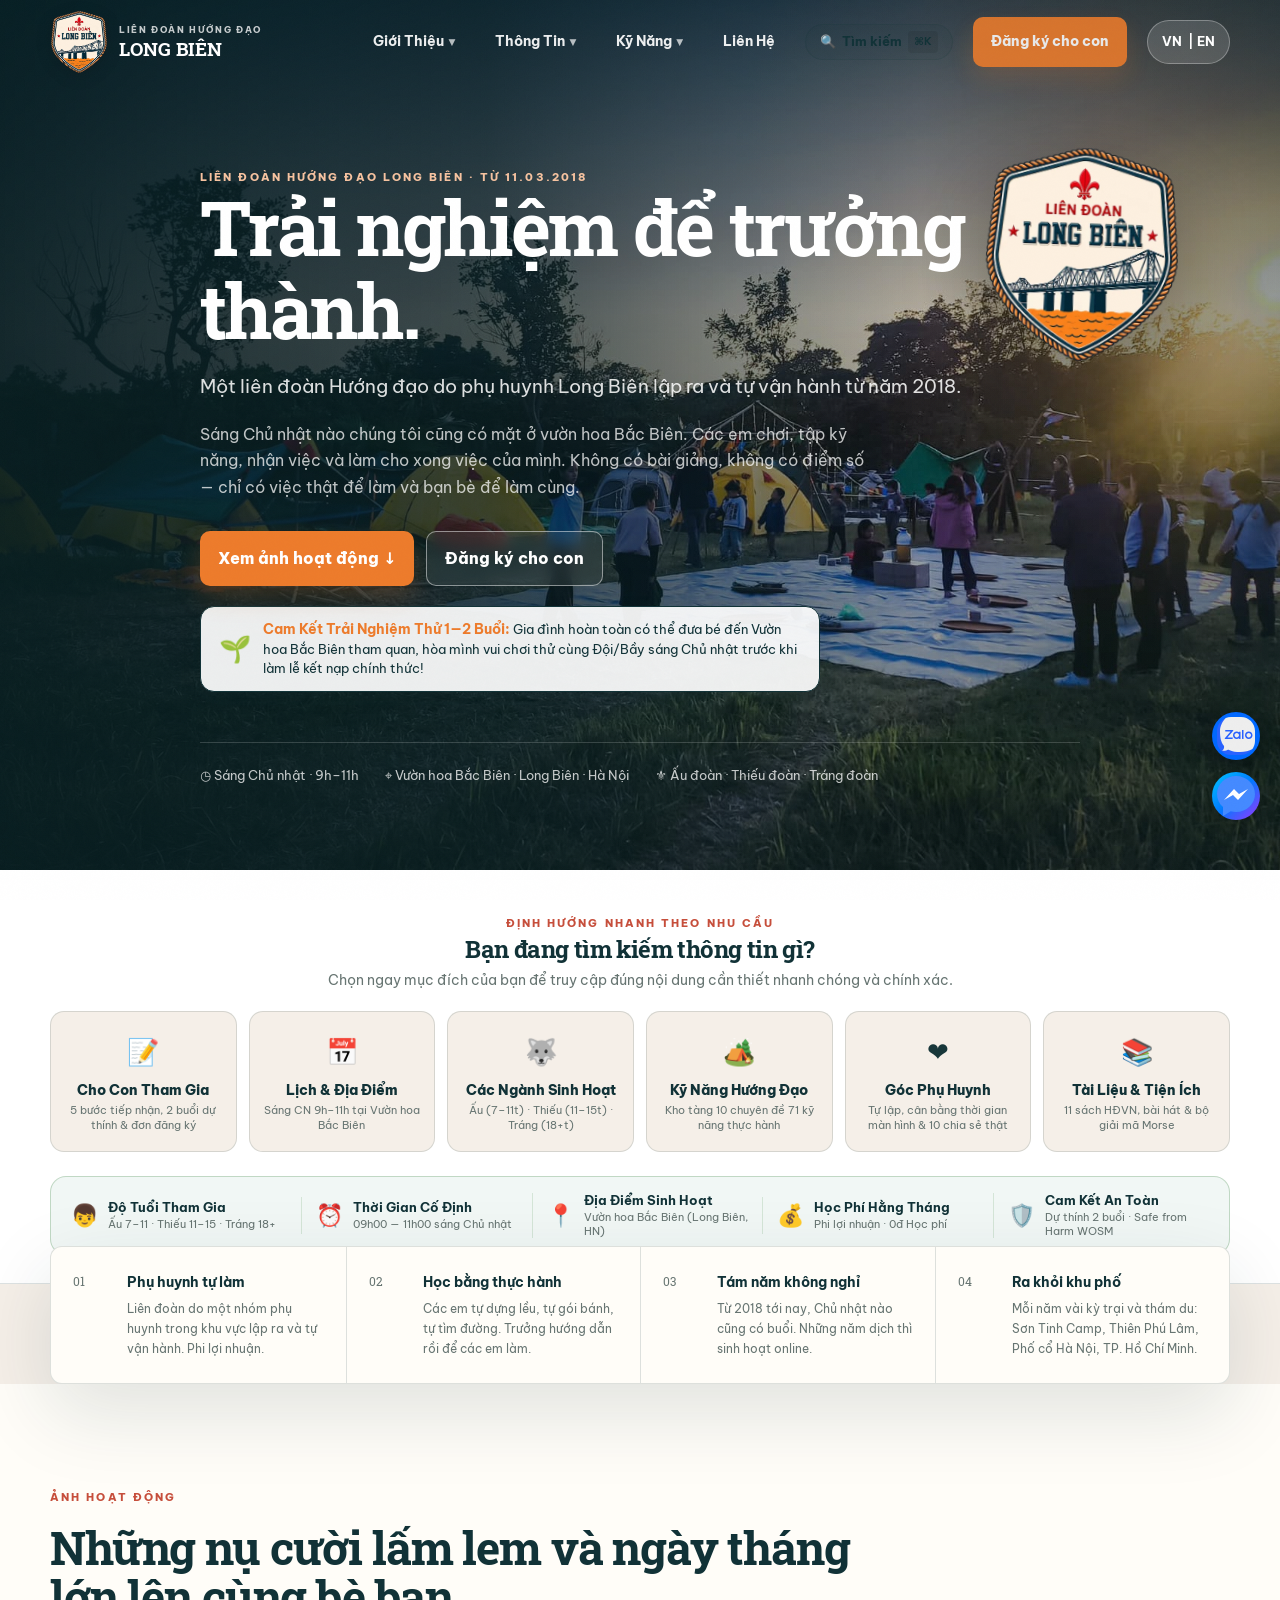
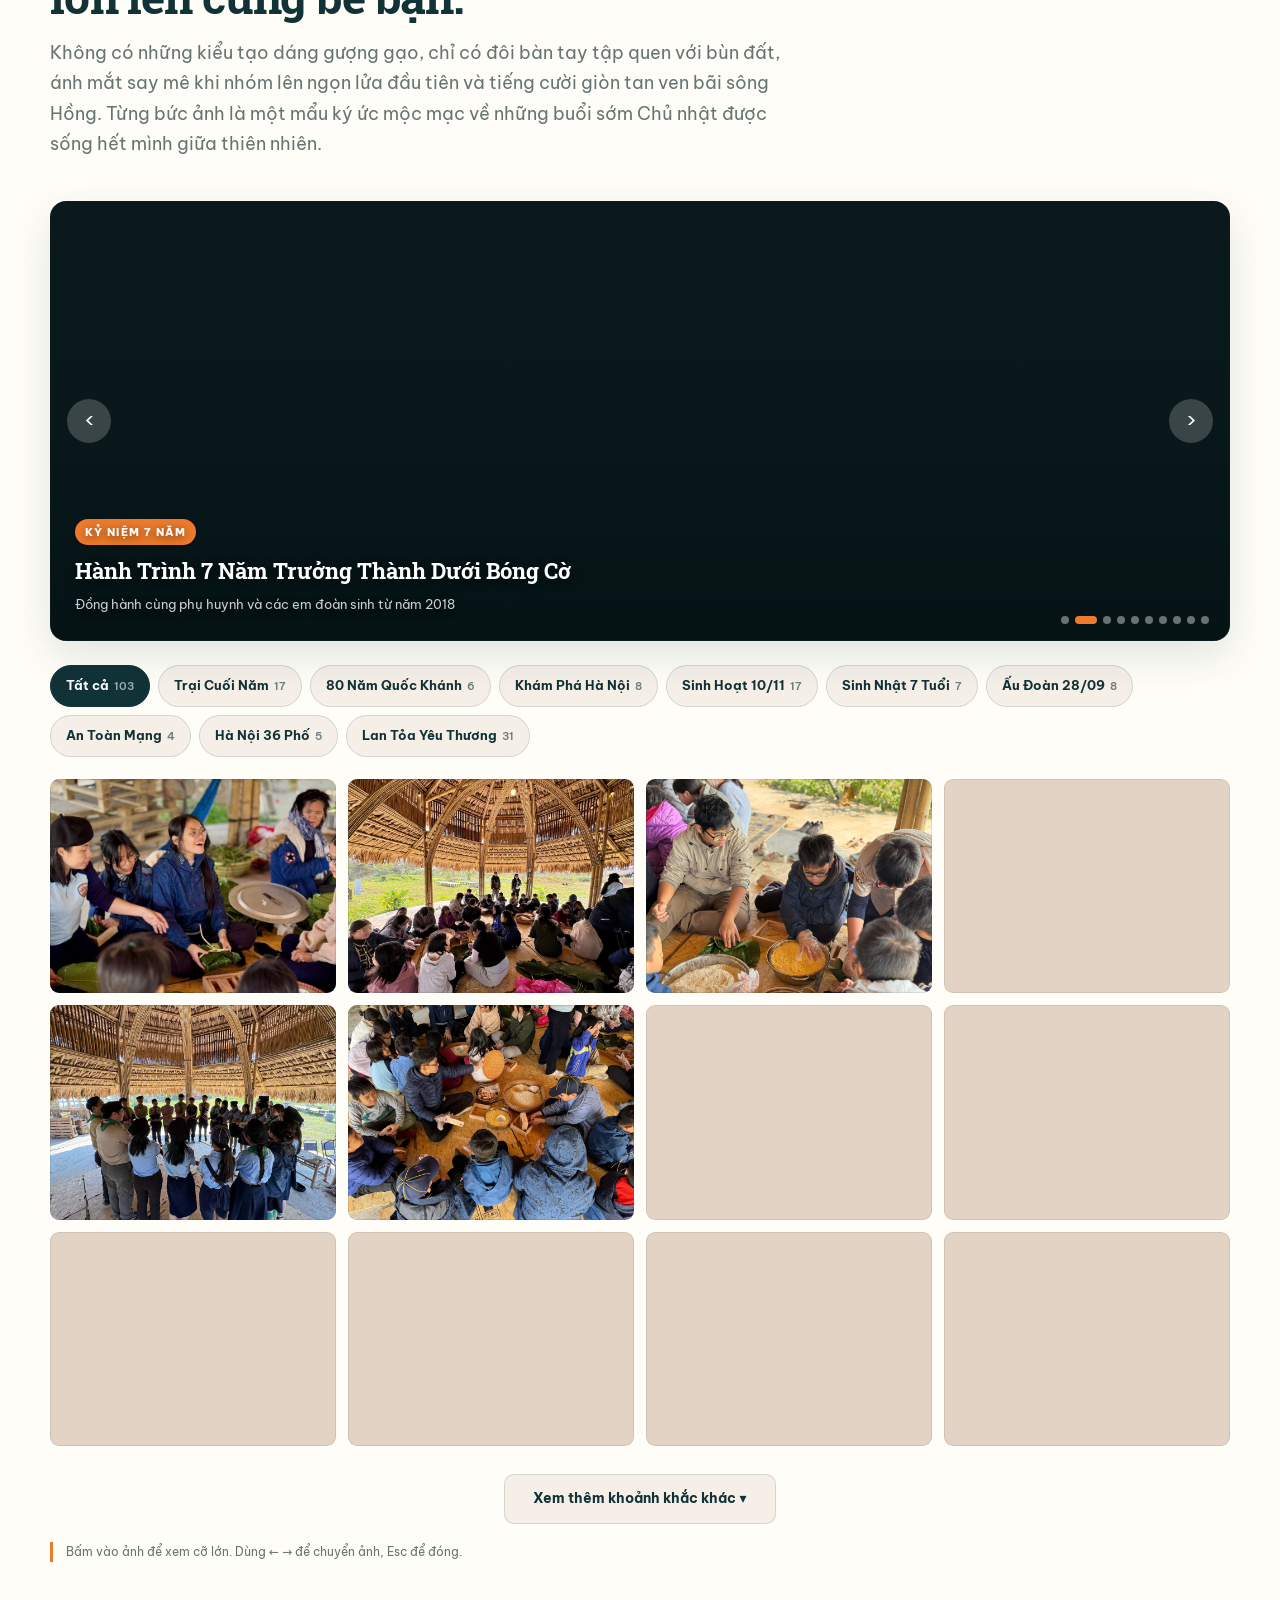
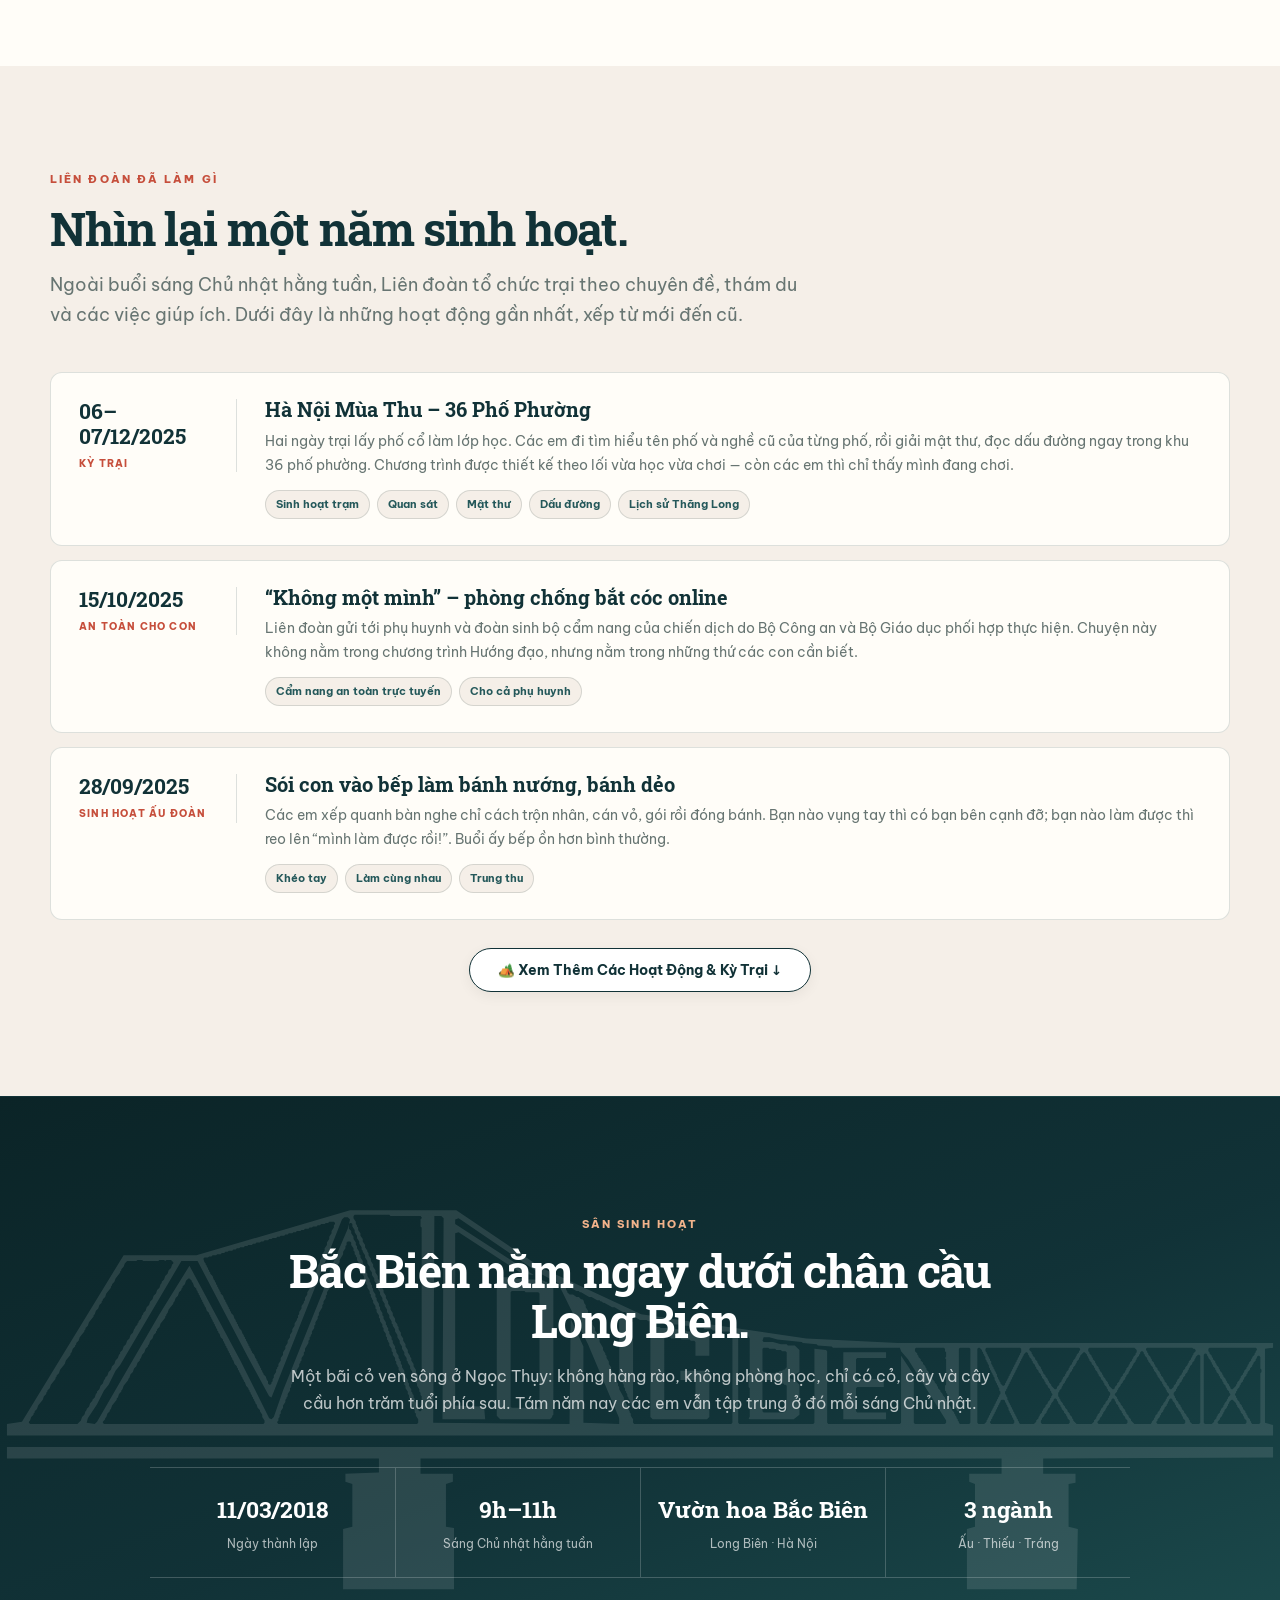
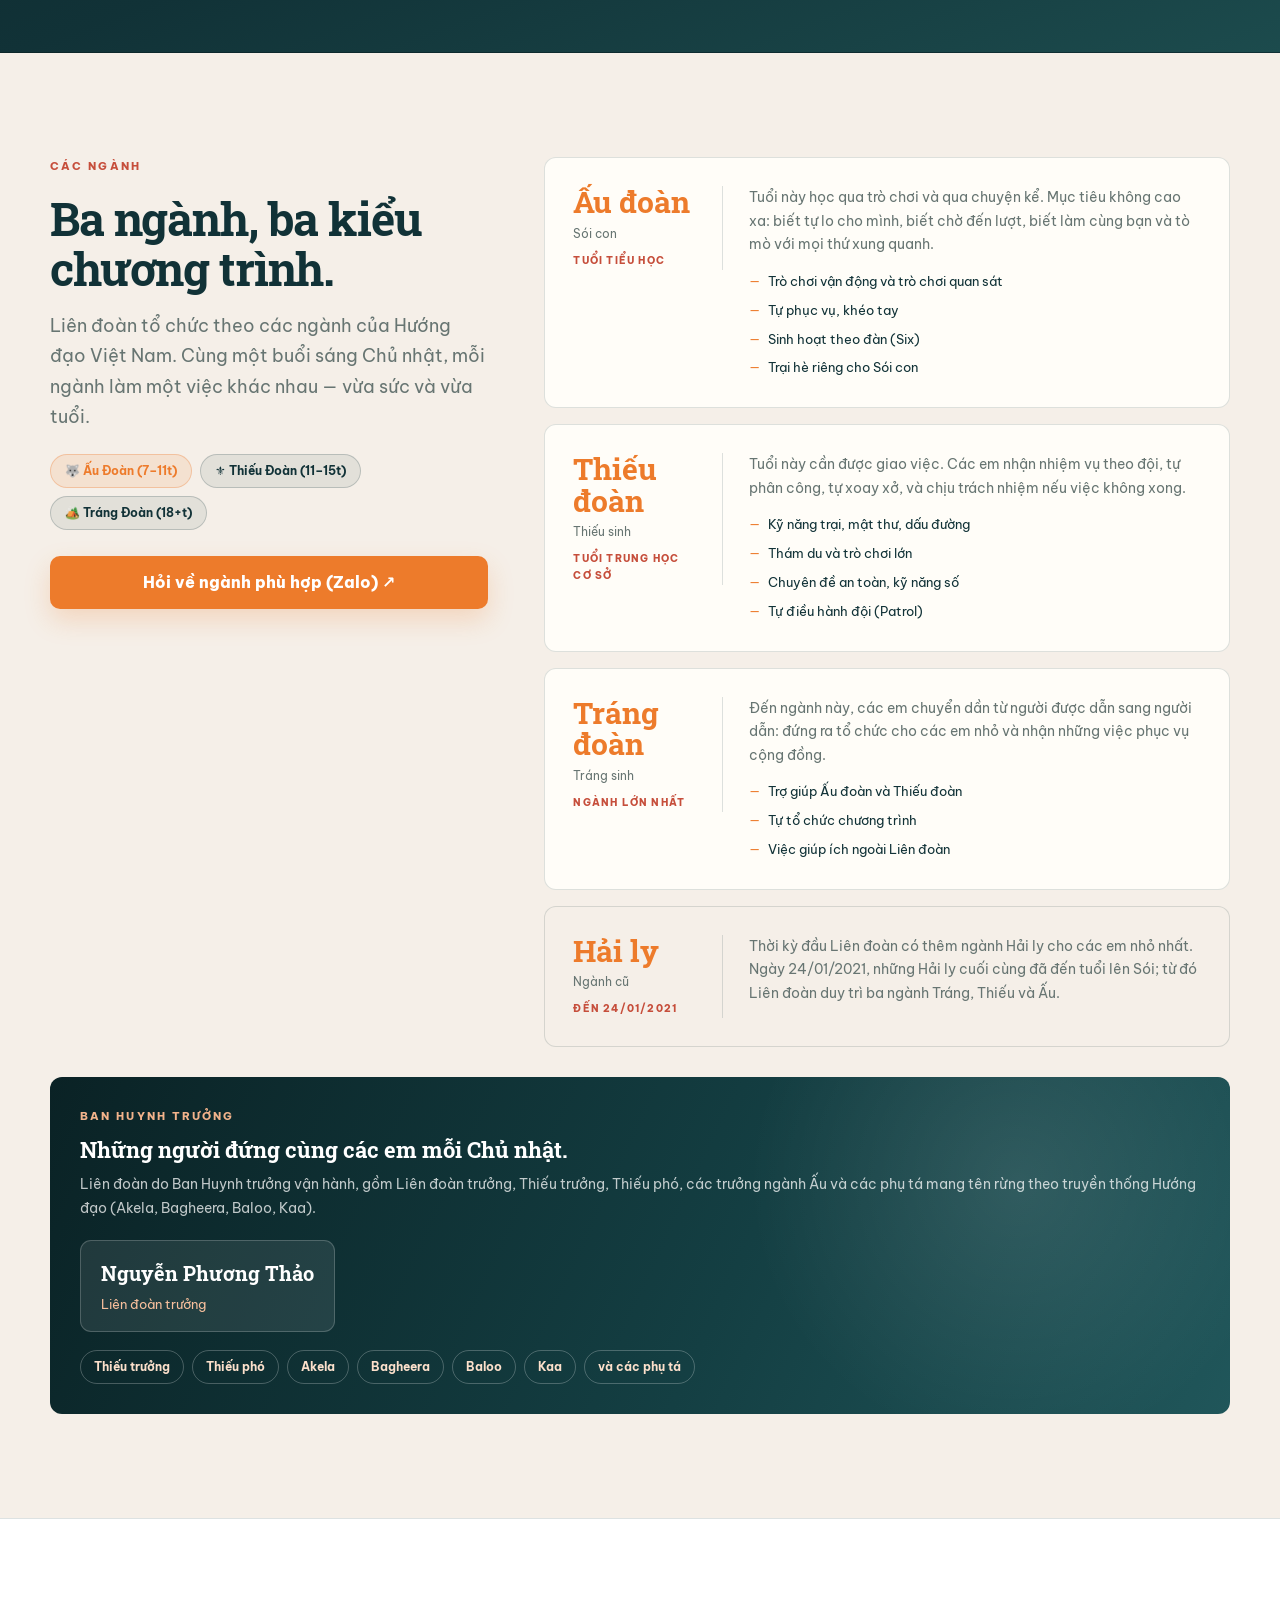
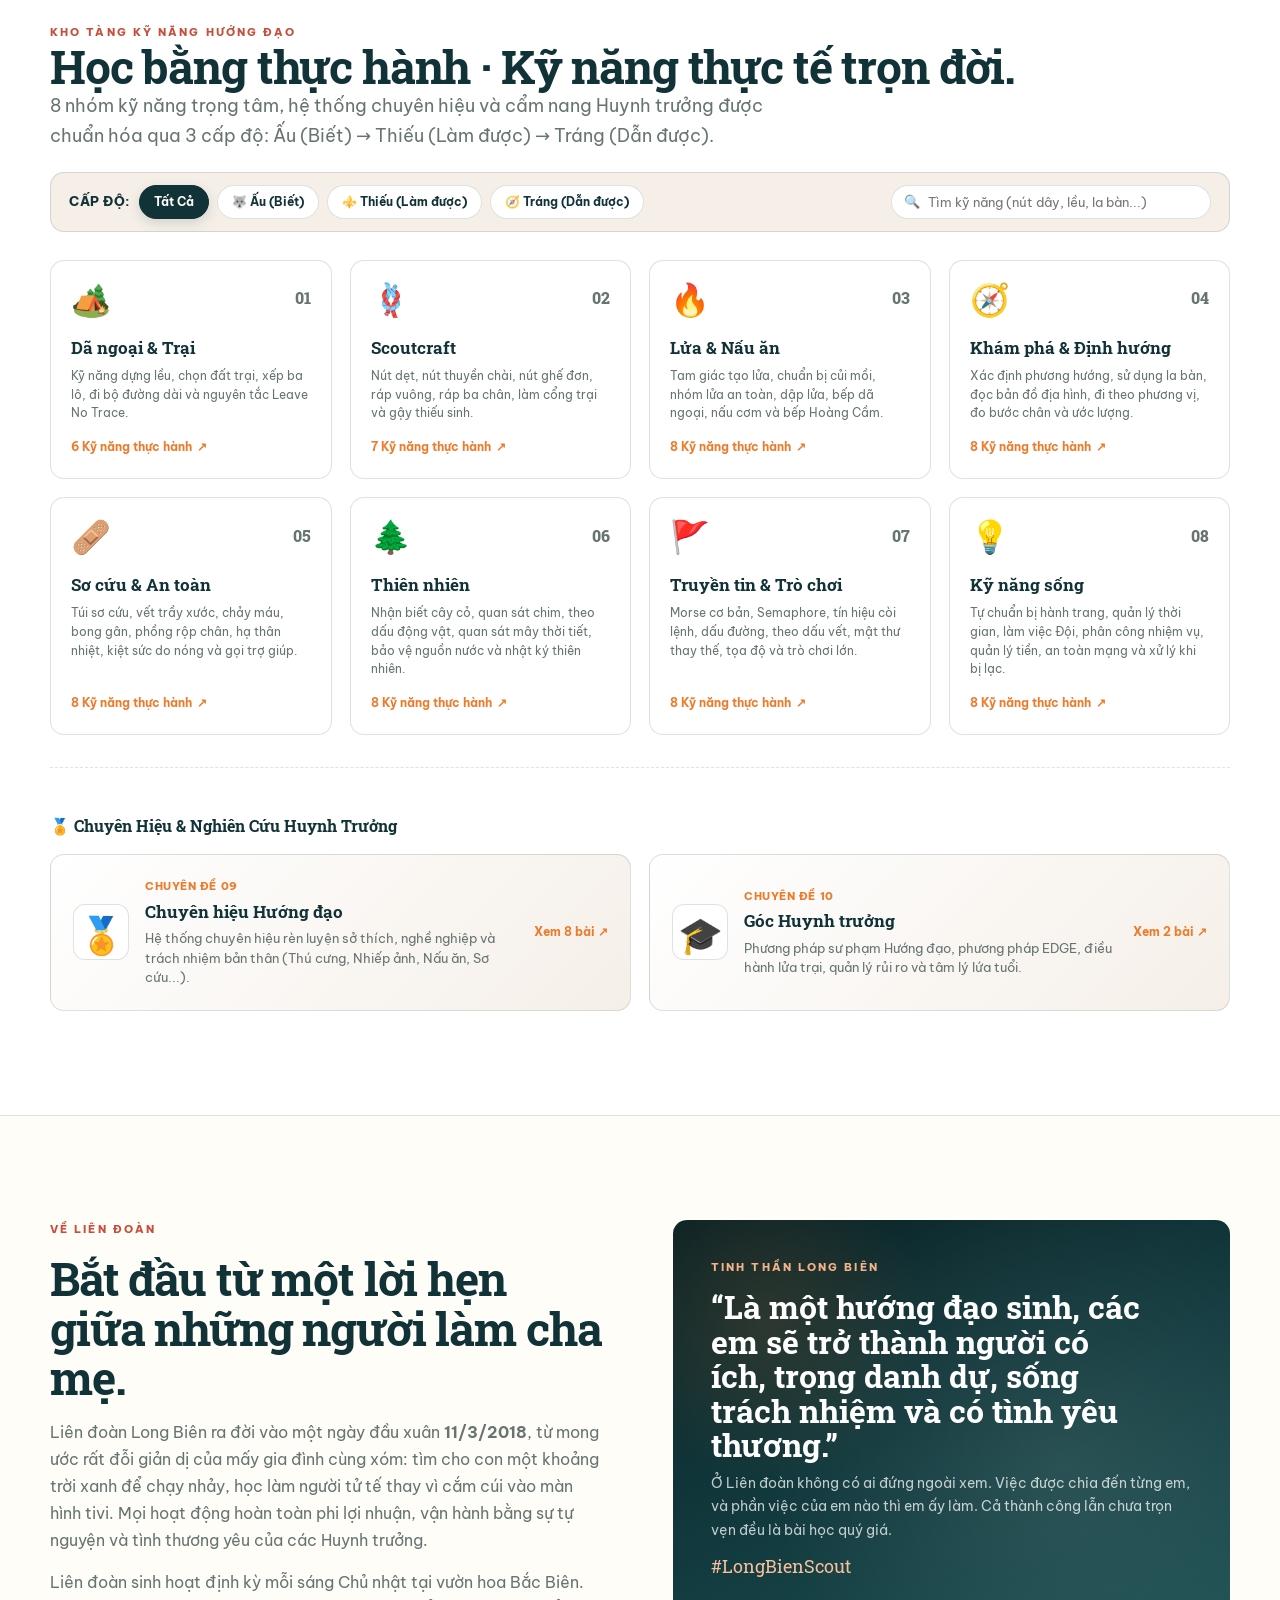
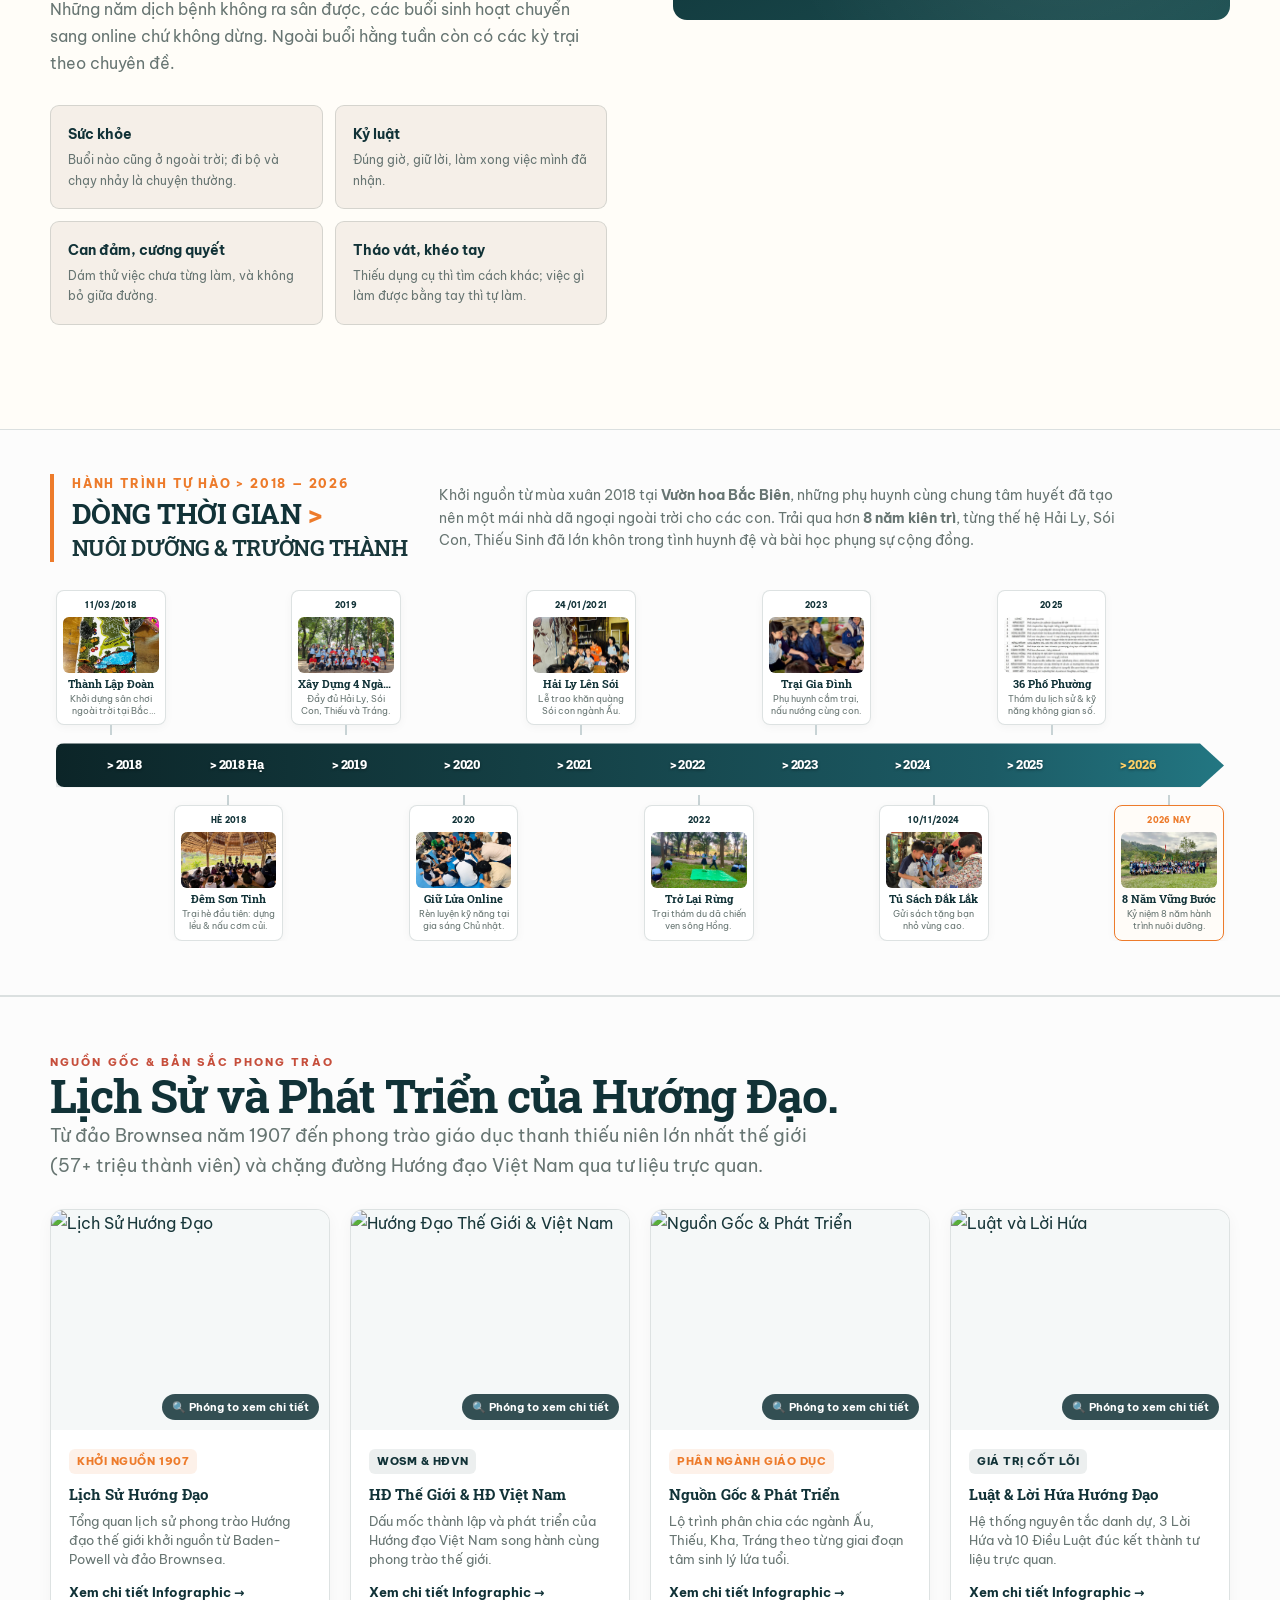
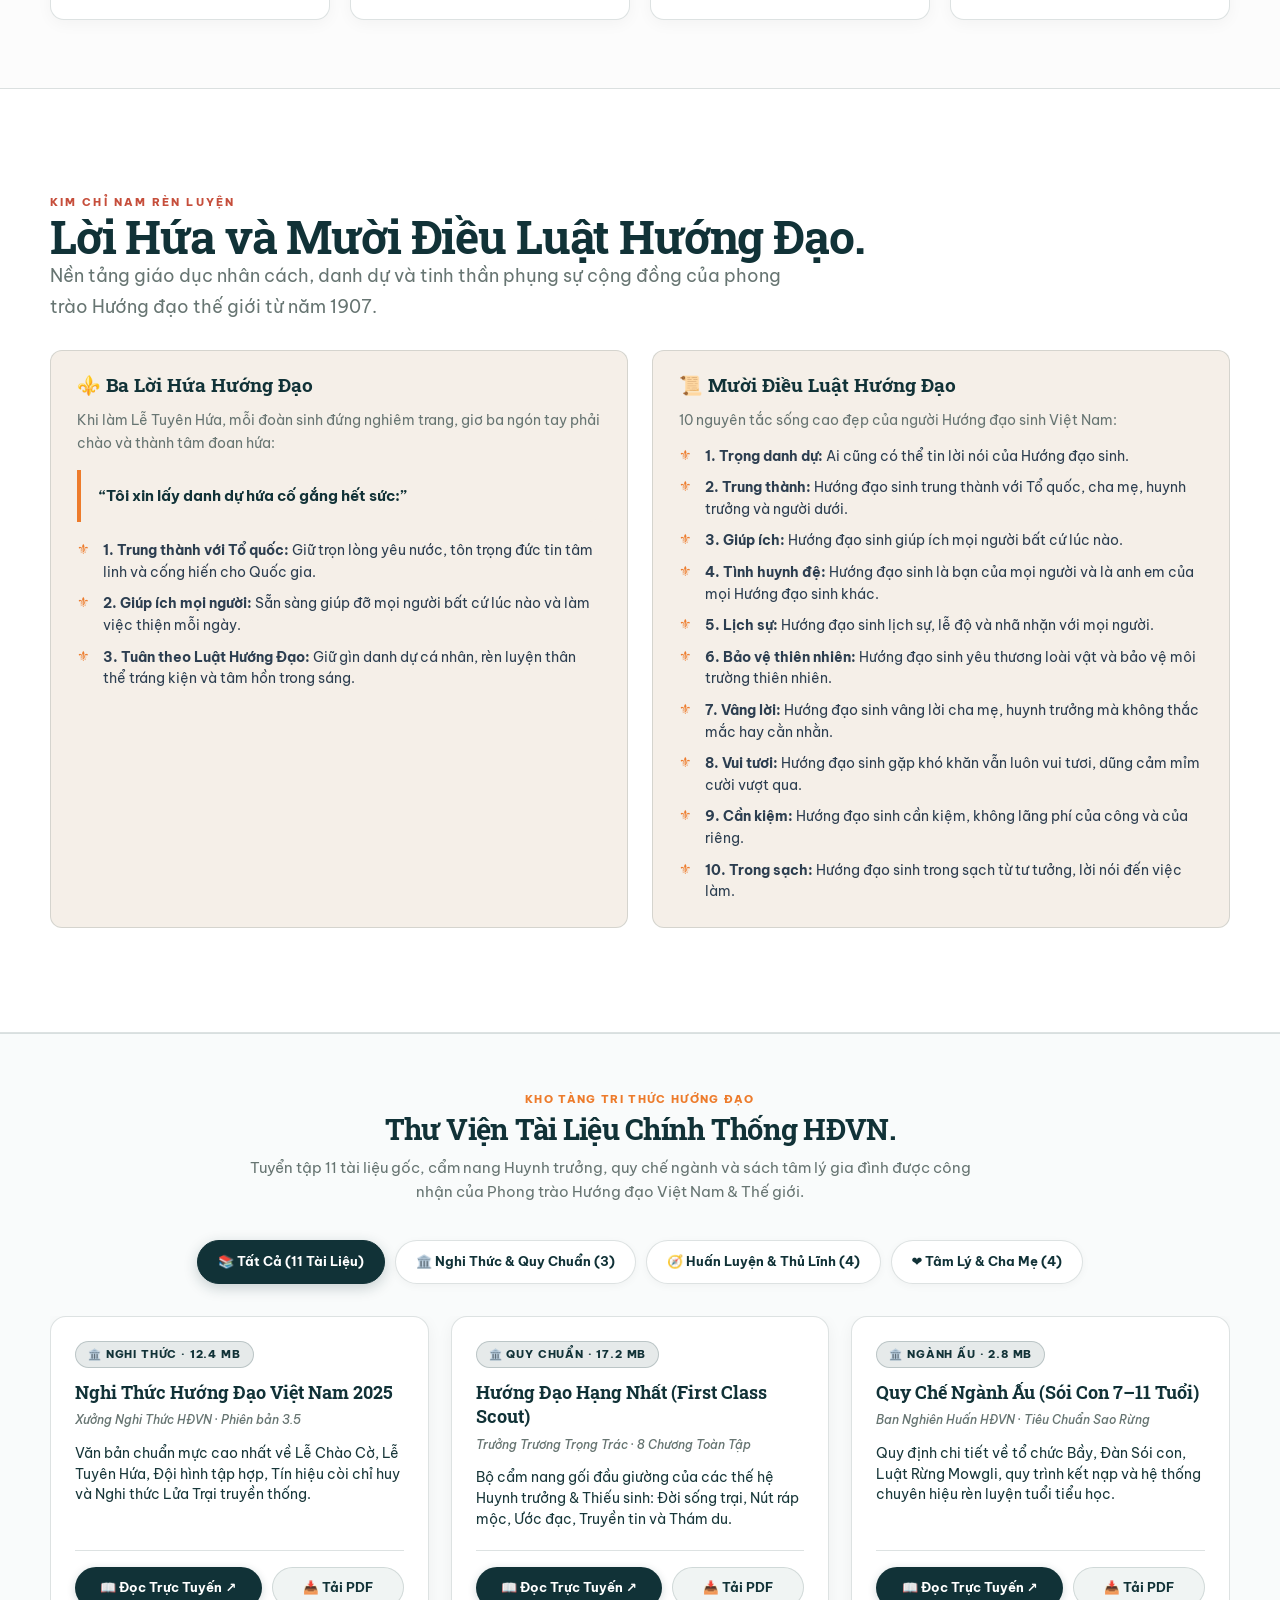
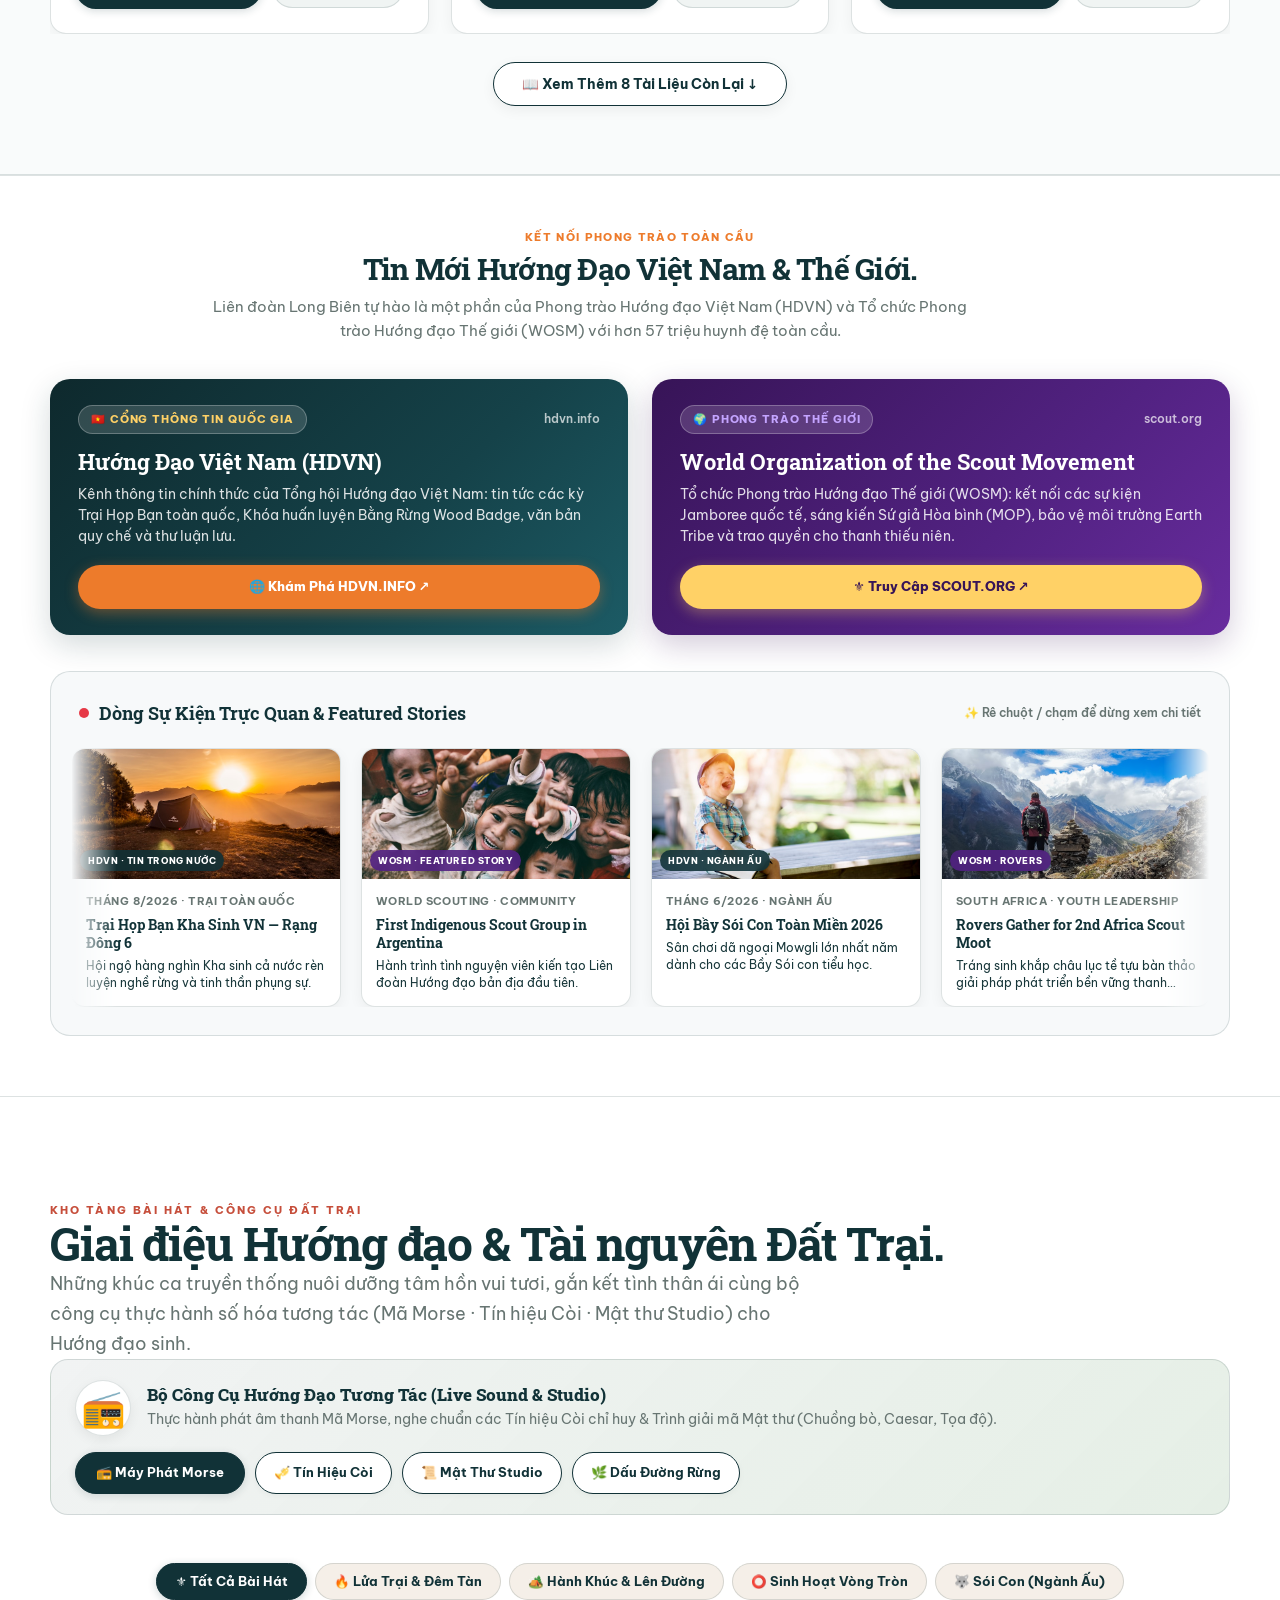
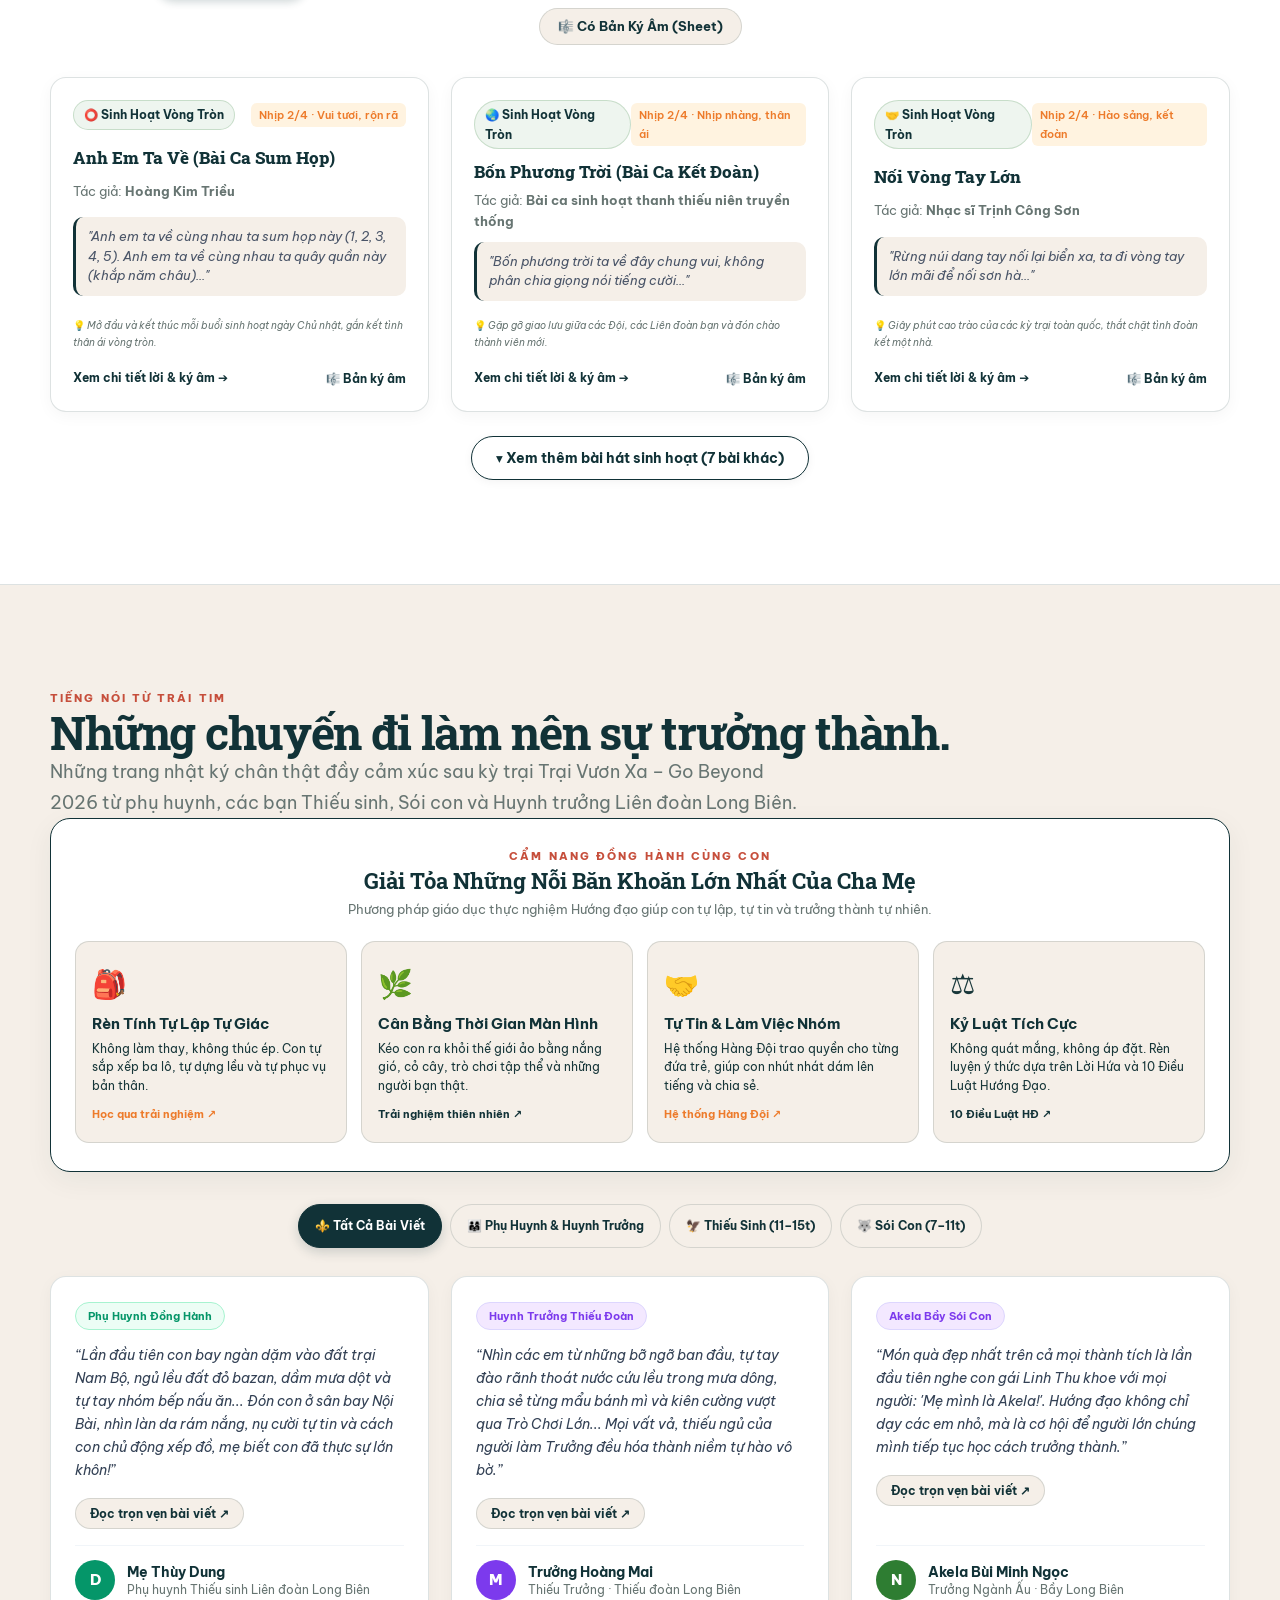
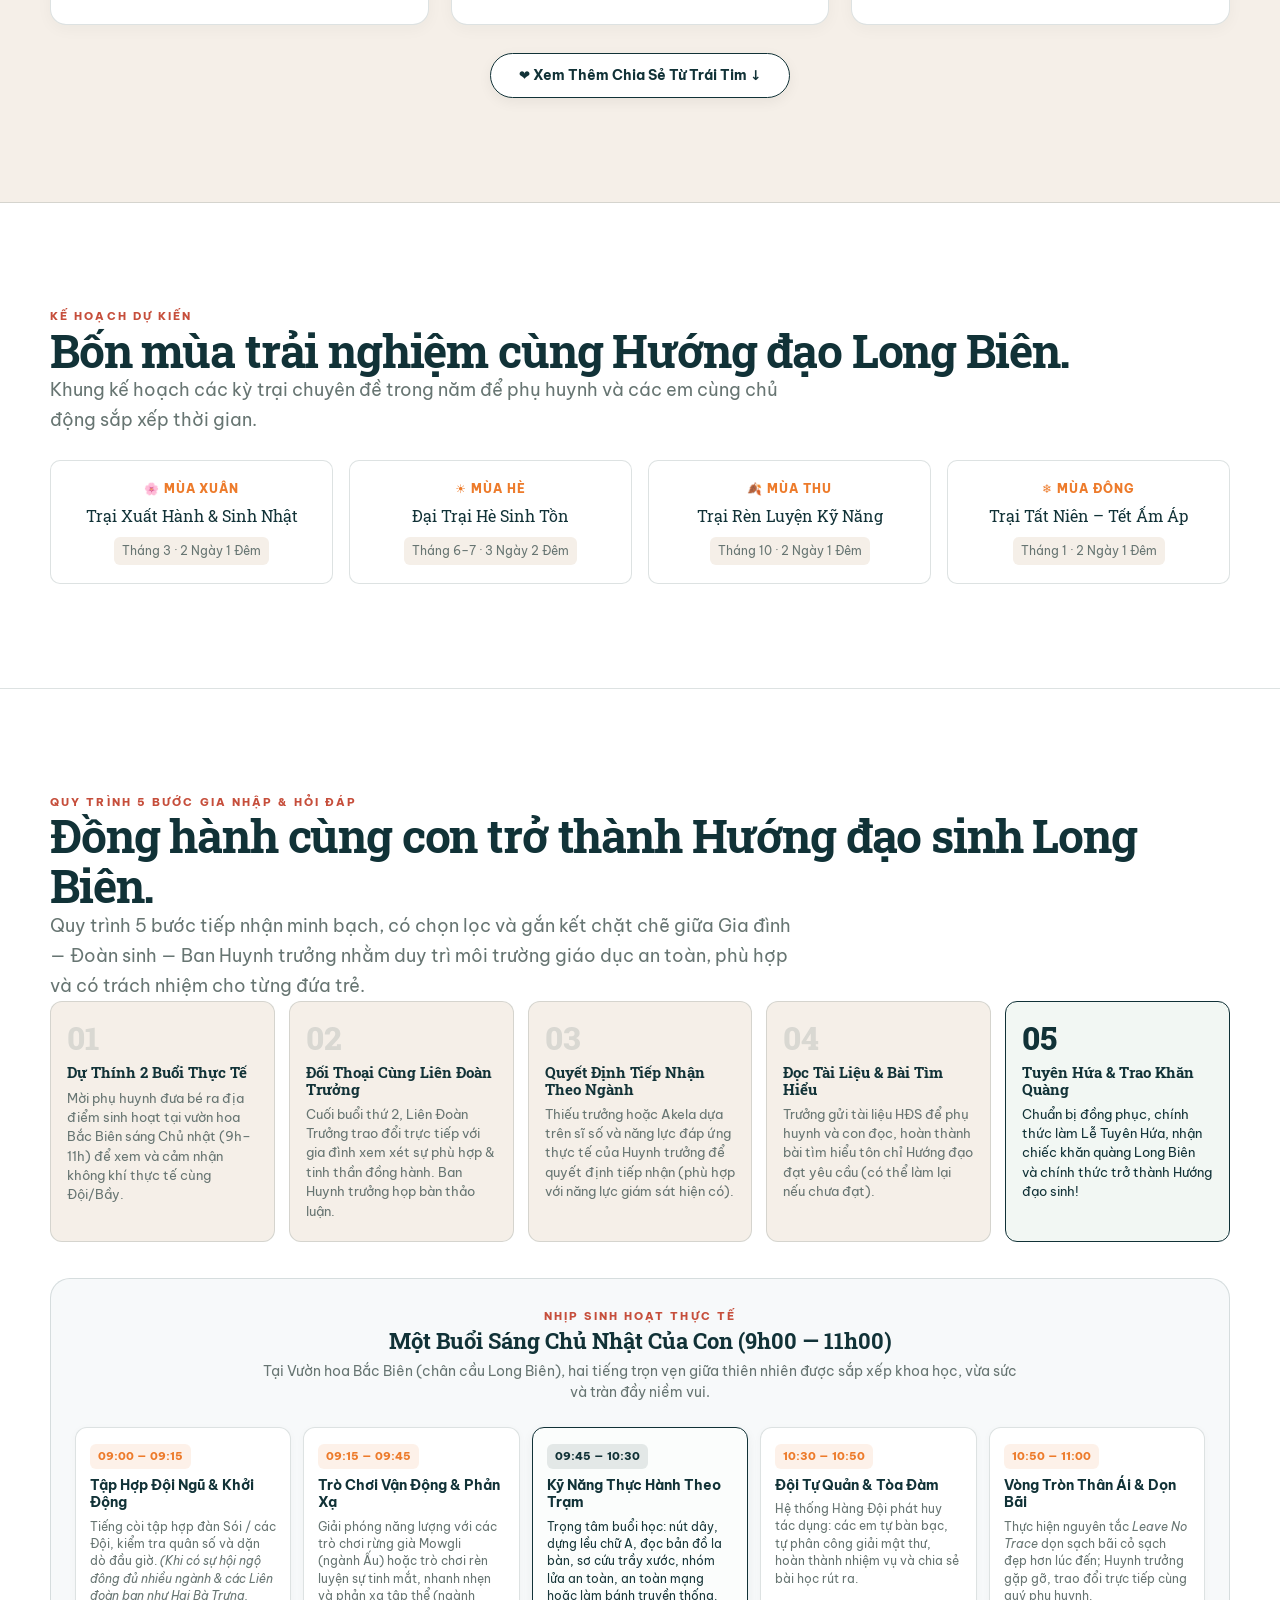
==== commit 5863e0da: "feat(analytics): add zero-setup auto telemetry engine, real-time analytics dashboard popup, and foot" ====
--- a/index.html
+++ b/index.html
@@ -3282,6 +3282,7 @@
   }
   </script>
 
+  <script defer src="js/scout-telemetry.js"></script>
 </head>
 <body>
 
@@ -5142,7 +5143,14 @@
         </p>
       </div>
     </div>
-    <div class="container copyright" data-vi="© Liên đoàn Hướng đạo Long Biên · Thành lập 11.03.2018 · Phi lợi nhuận · #LongBienScout" data-en="© Long Bien Scout Inter-group · Founded March 11, 2018 · Non-profit · #LongBienScout">© Liên đoàn Hướng đạo Long Biên · Thành lập 11.03.2018 · Phi lợi nhuận · #LongBienScout</div>
+    
+    <div class="container copyright" style="display:flex;flex-direction:column;align-items:center;gap:8px;">
+      <div>© Liên đoàn Hướng đạo Long Biên · Thành lập 11.03.2018 · Phi lợi nhuận · #LongBienScout</div>
+      <div>
+        <button type="button" onclick="openScoutAnalyticsModal()" style="background:rgba(255,255,255,0.12);border:1px solid rgba(255,255,255,0.25);color:#b2d4d8;padding:5px 14px;border-radius:20px;font-size:11.5px;cursor:pointer;font-weight:600;display:inline-flex;align-items:center;gap:6px;transition:all 0.2s;" onmouseover="this.style.background='rgba(255,255,255,0.25)';this.style.color='#fff';" onmouseout="this.style.background='rgba(255,255,255,0.12)';this.style.color='#b2d4d8';">📊 Bảng Thống Kê &amp; Phân Tích Traffic (Real-time)</button>
+      </div>
+    </div>
+
   </footer>
 
     <!-- Floating Contact Bubbles (Zalo & Messenger) -->
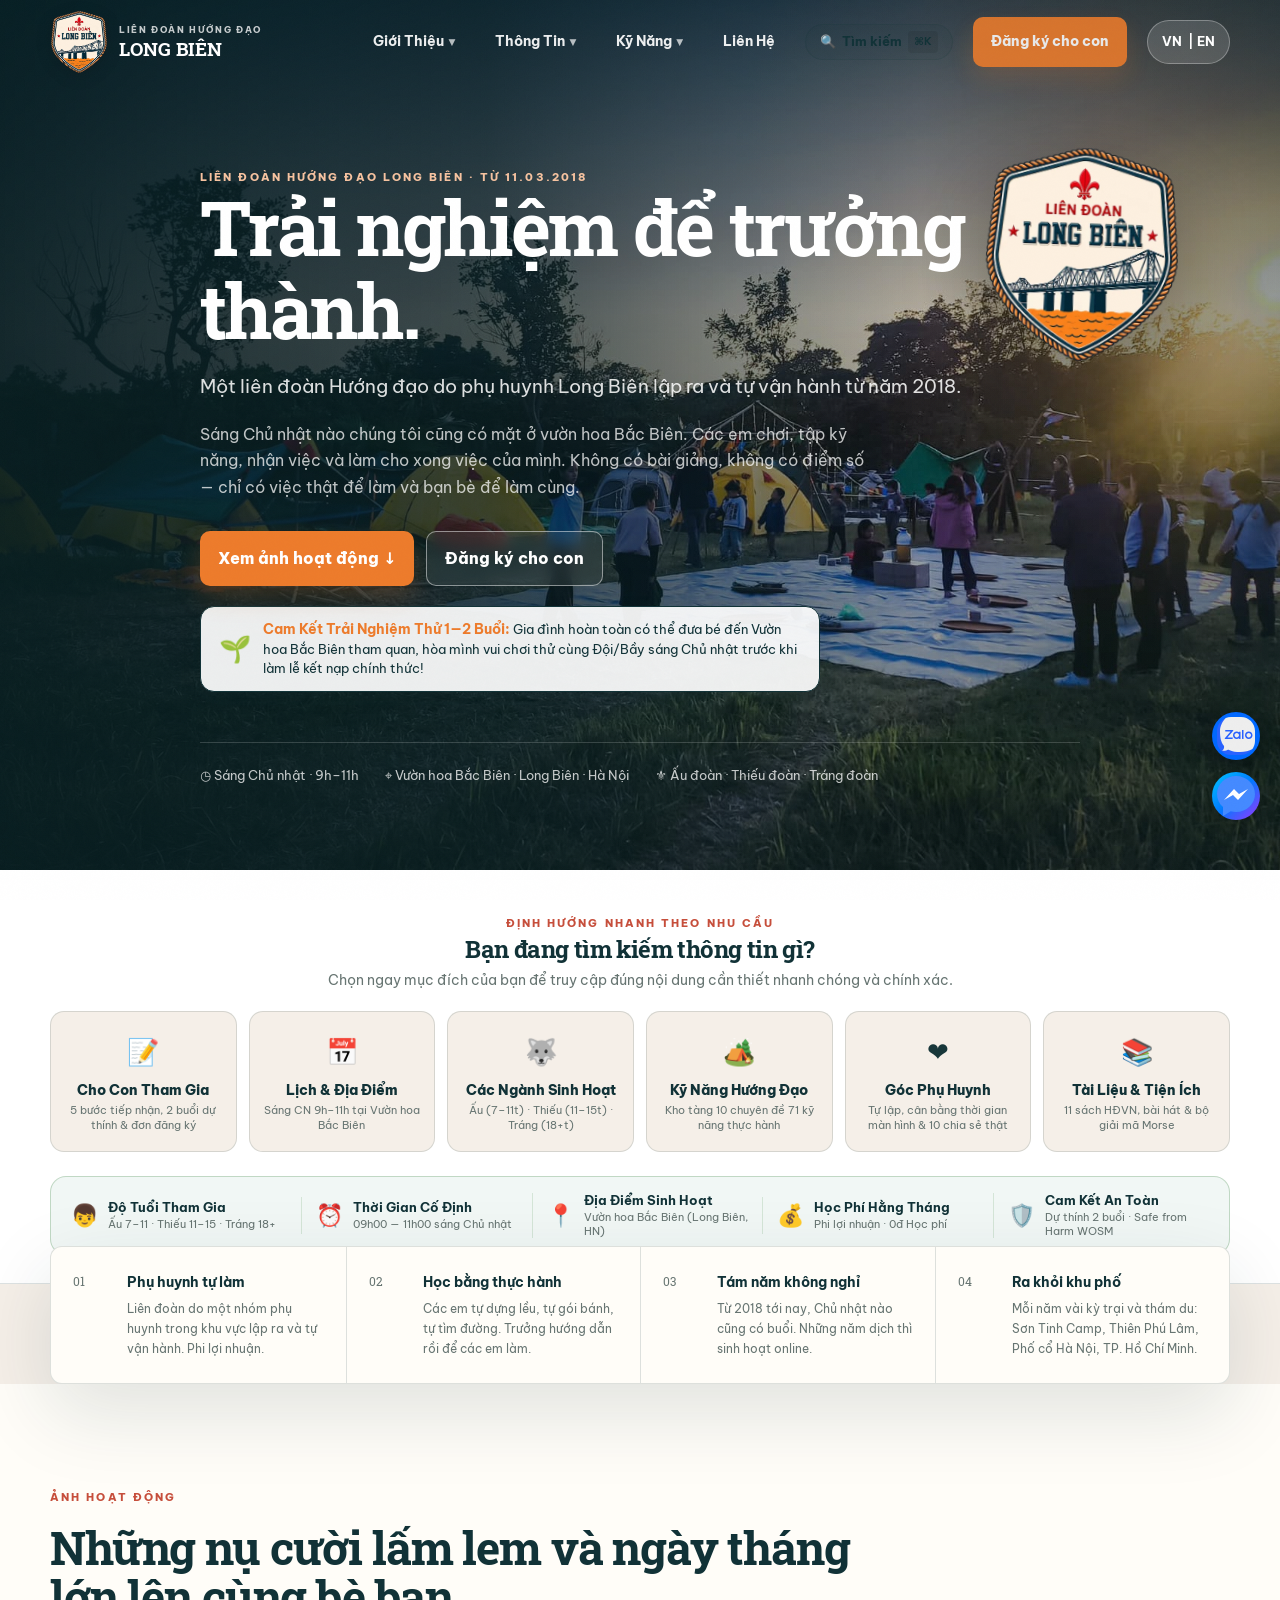
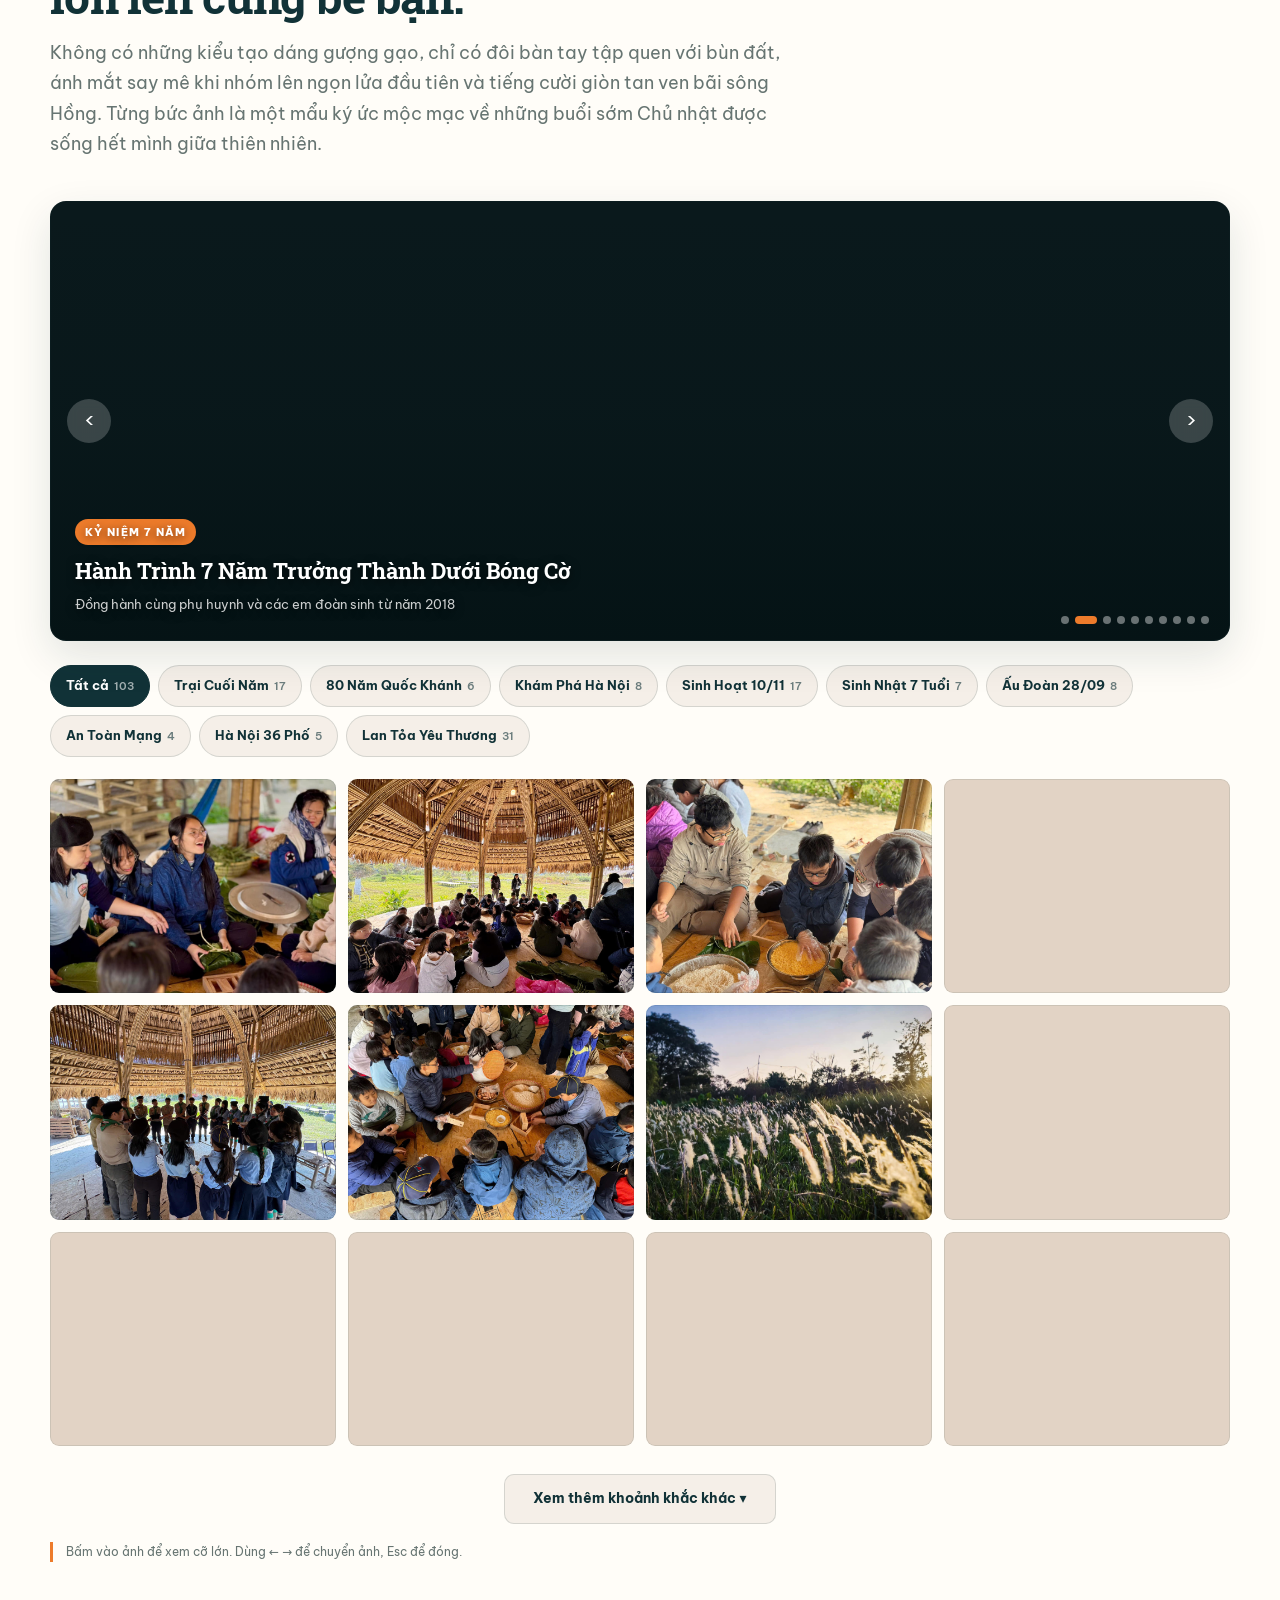
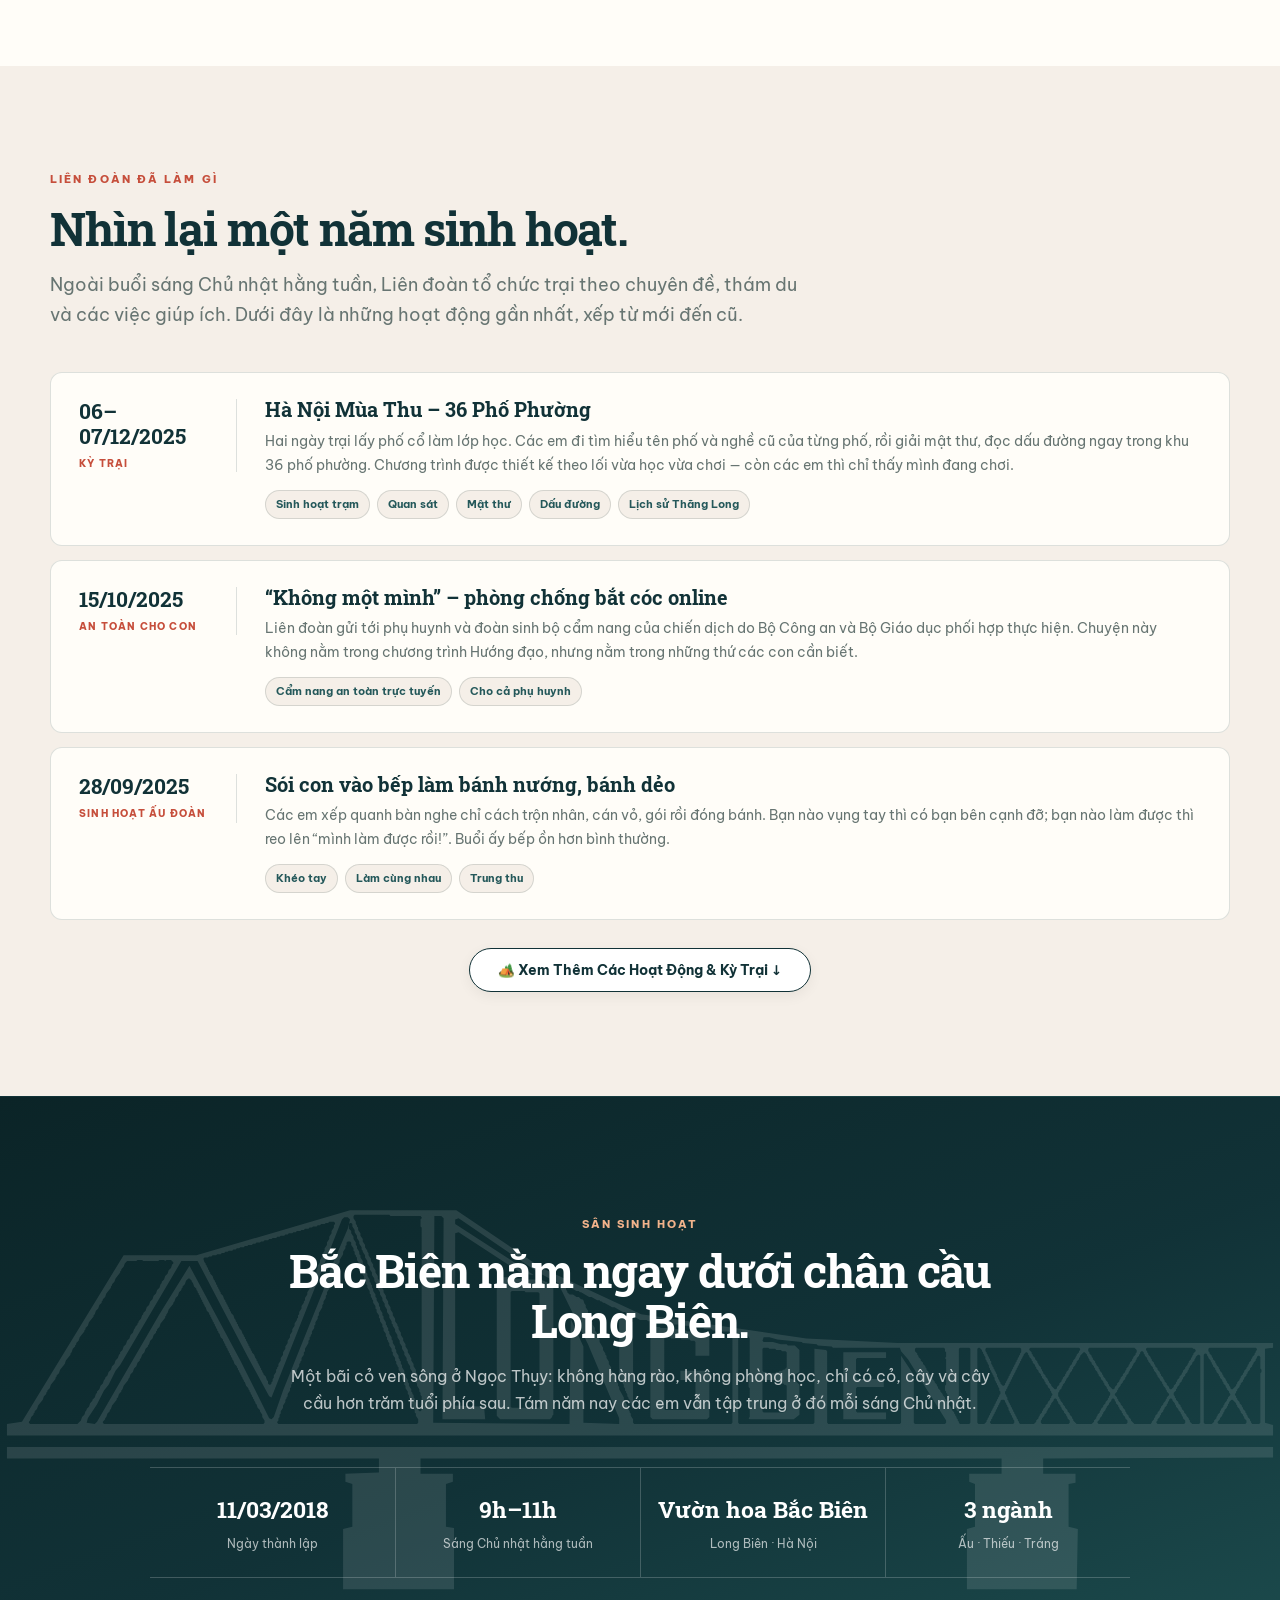
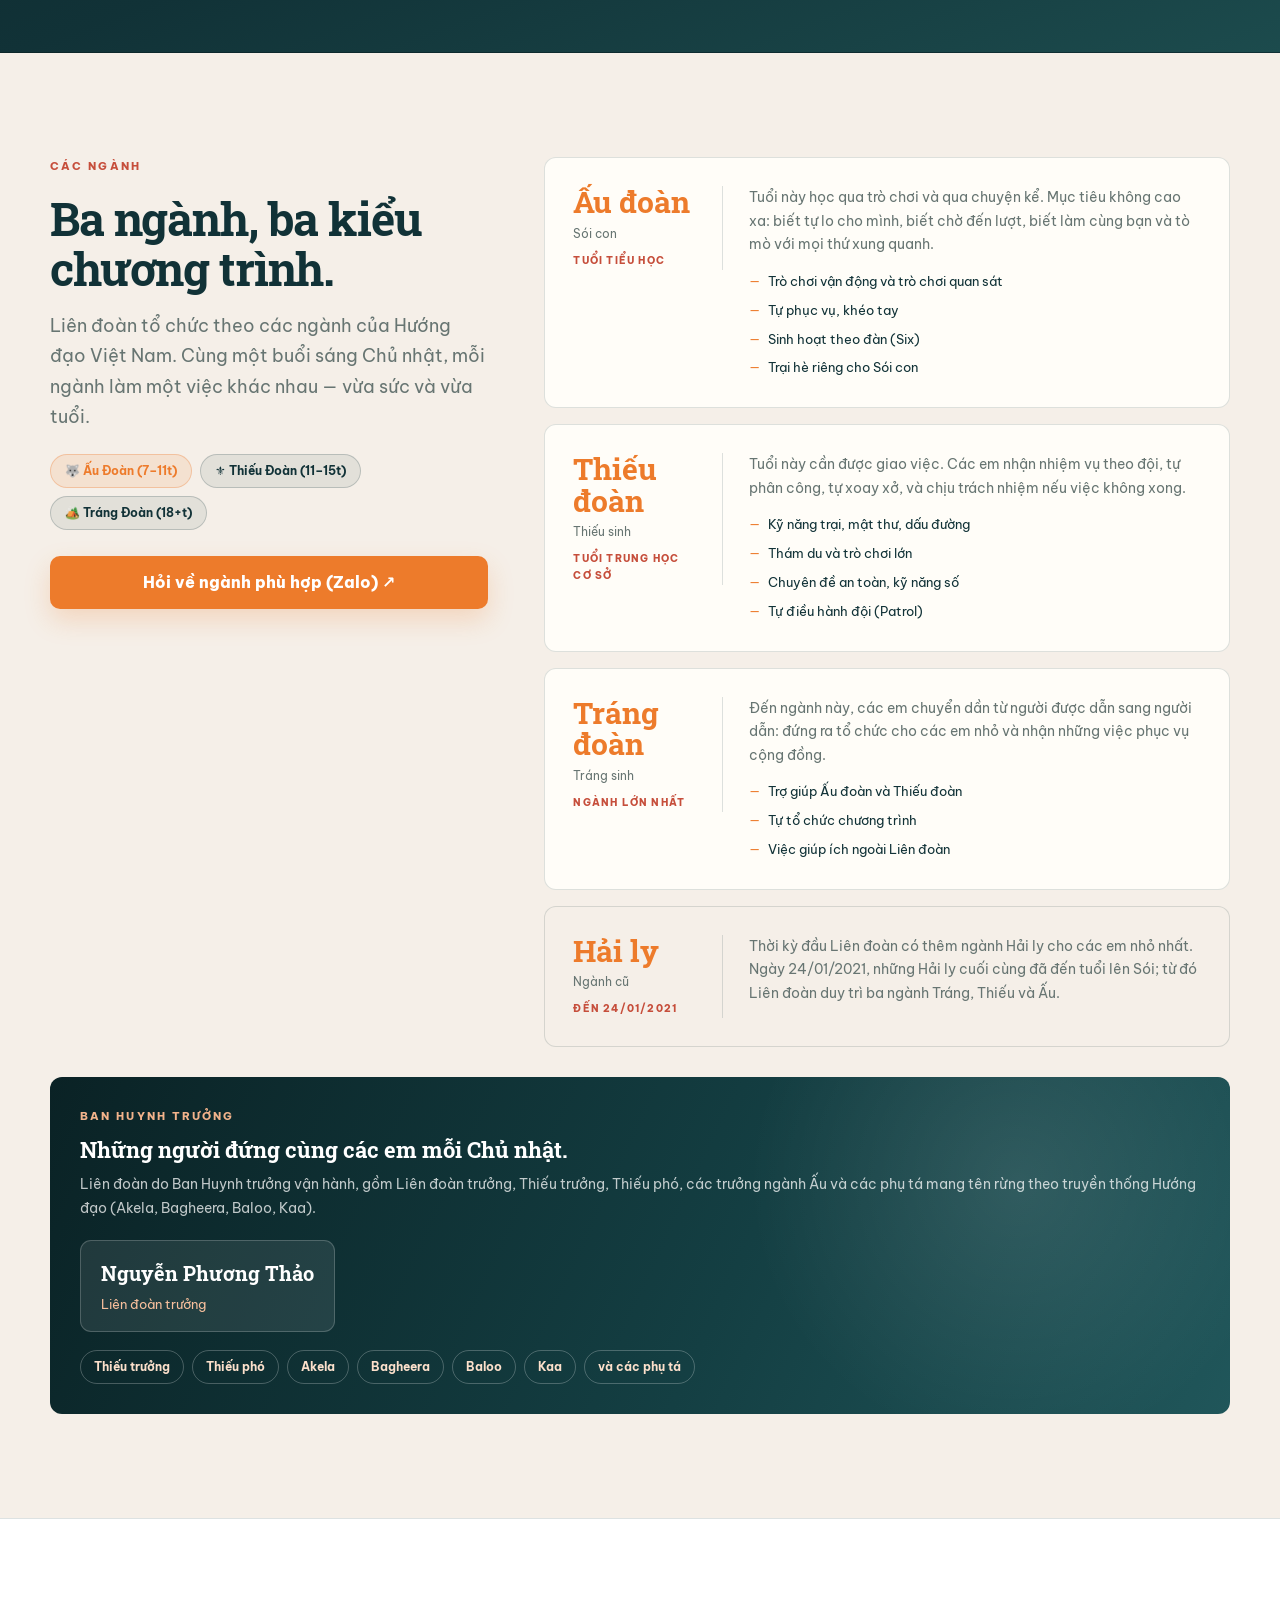
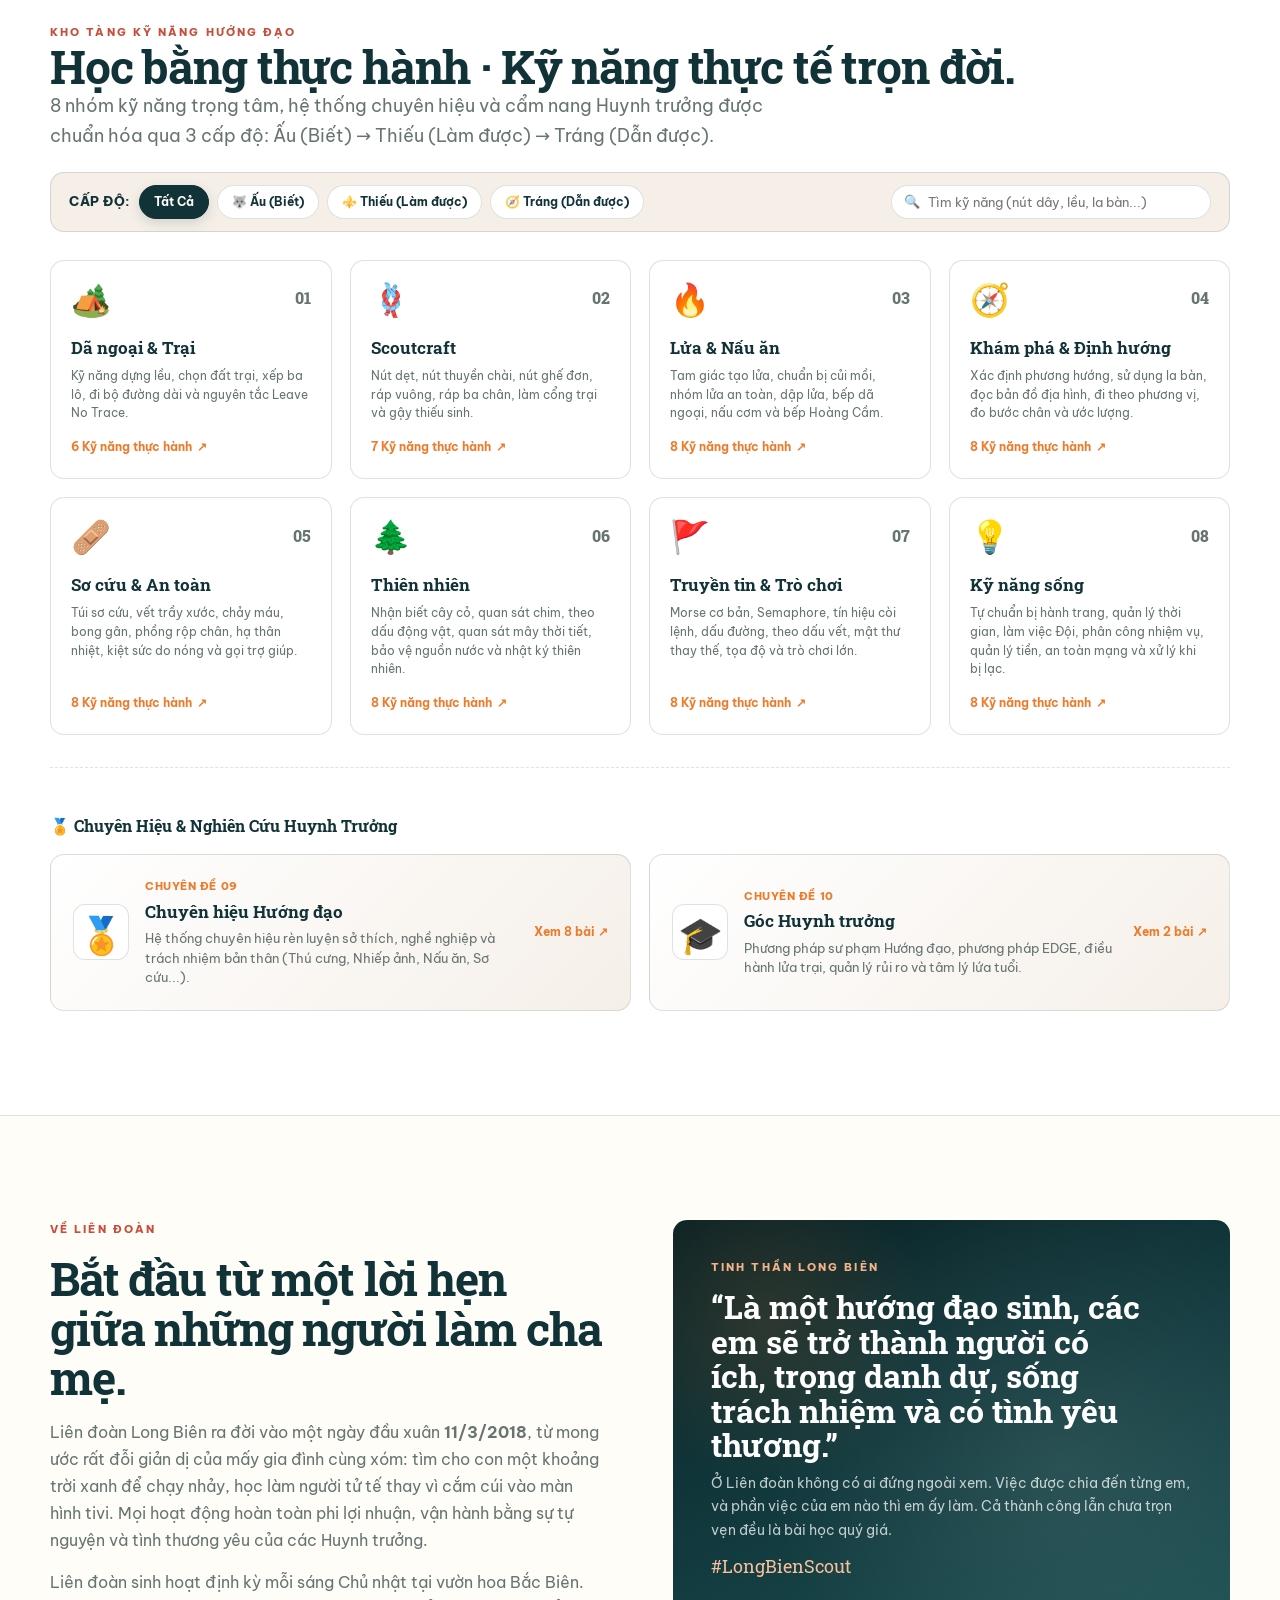
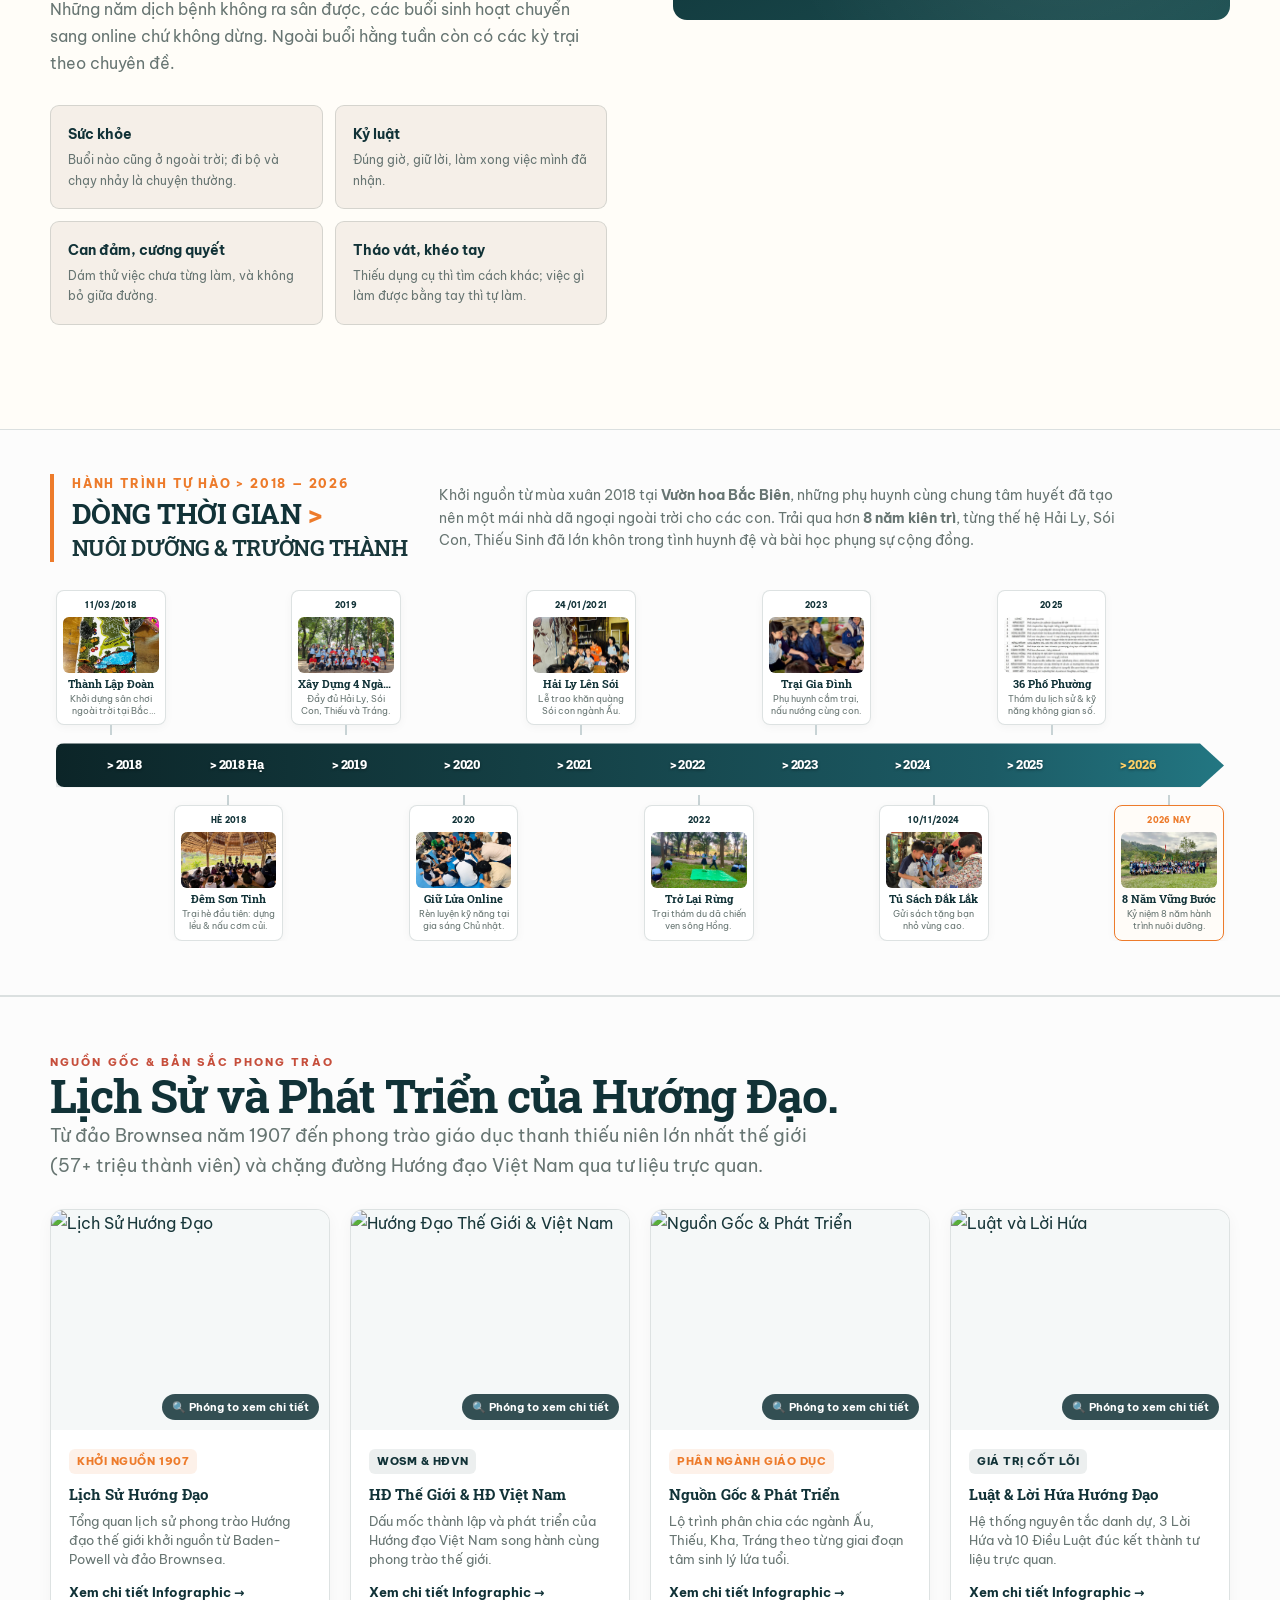
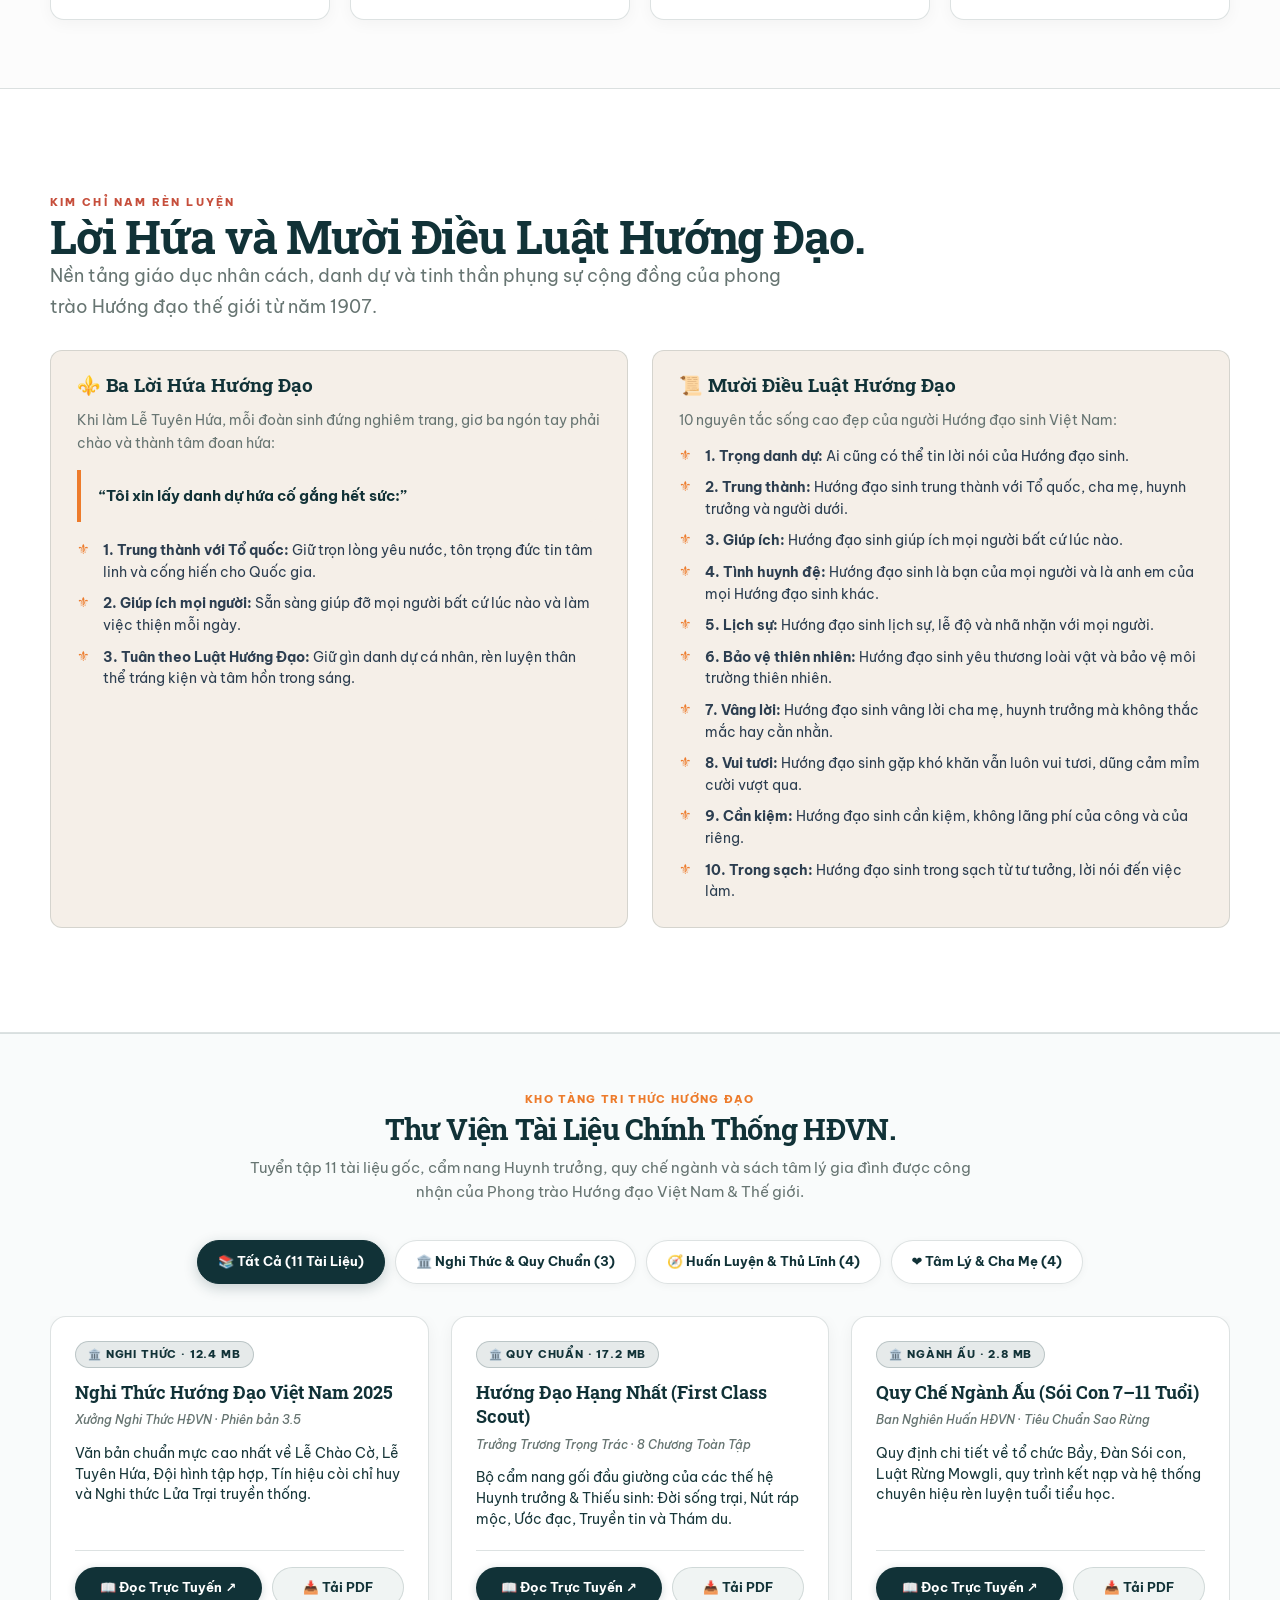
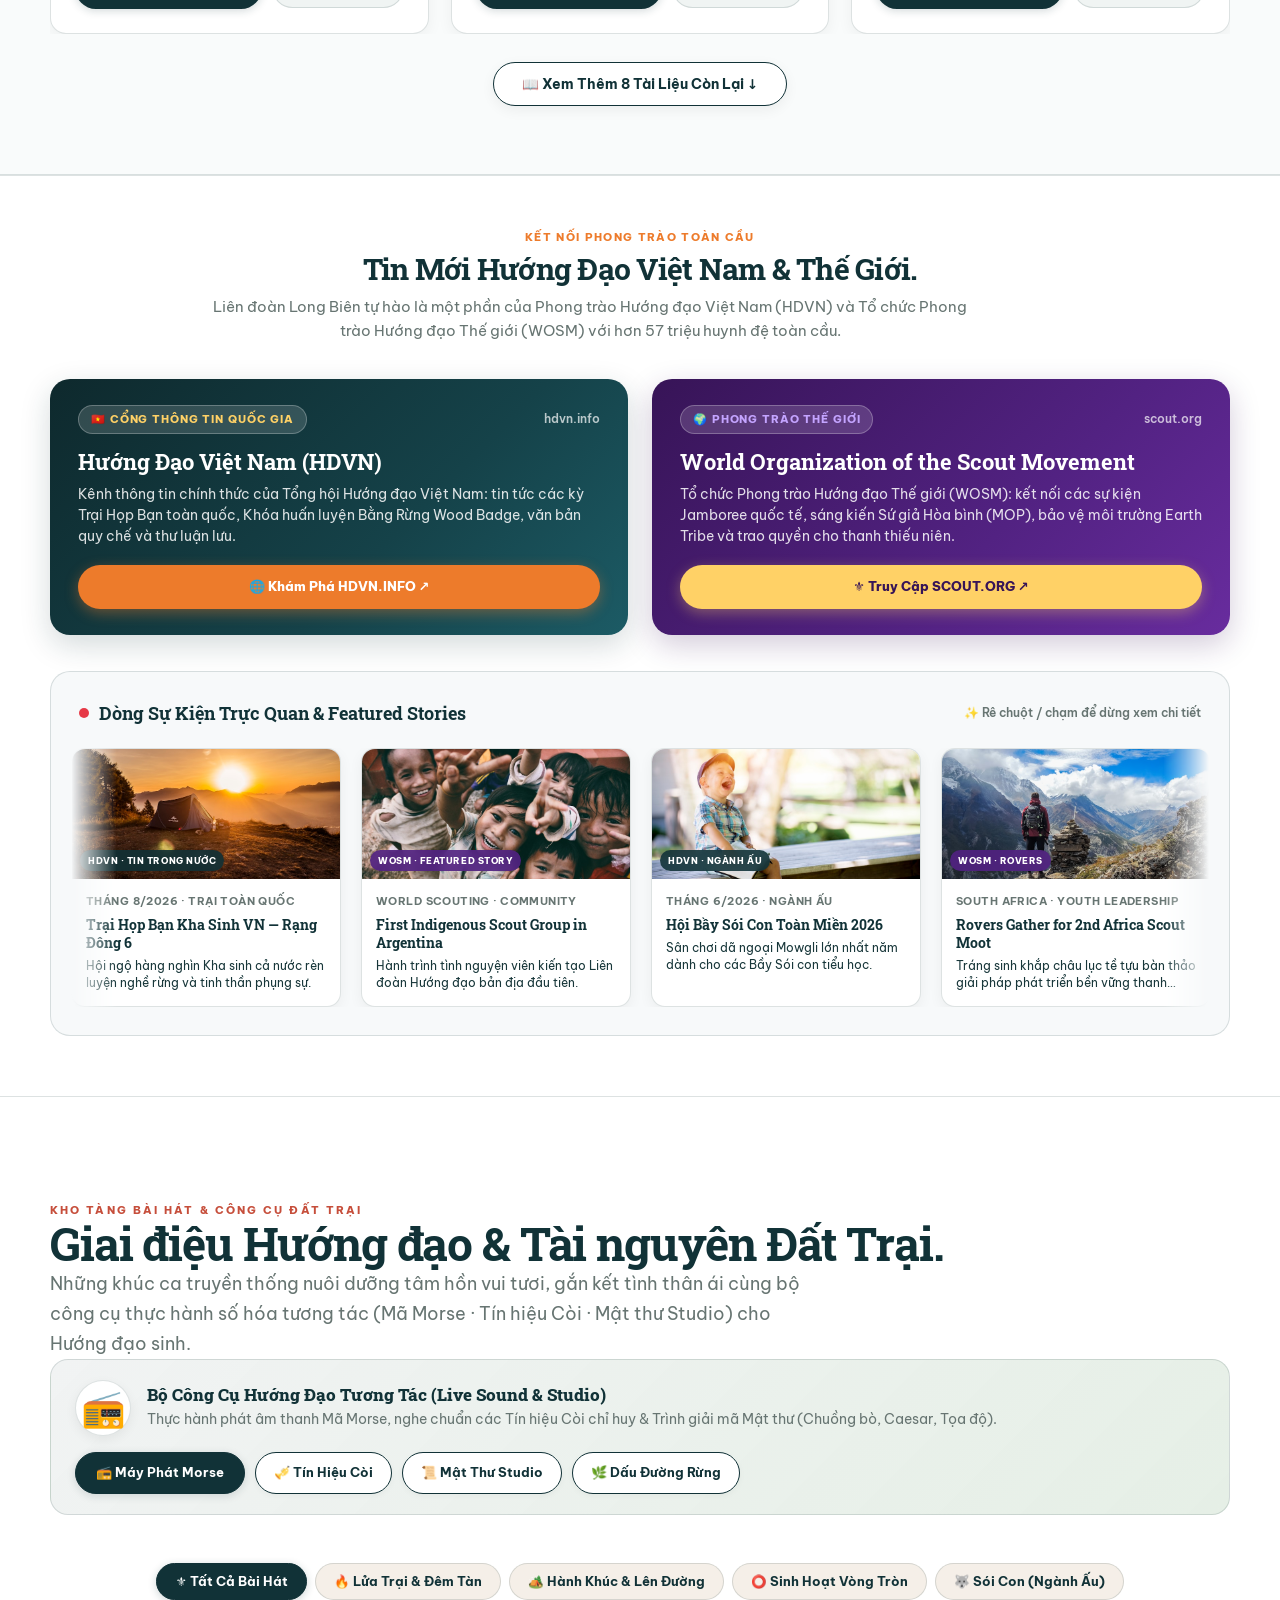
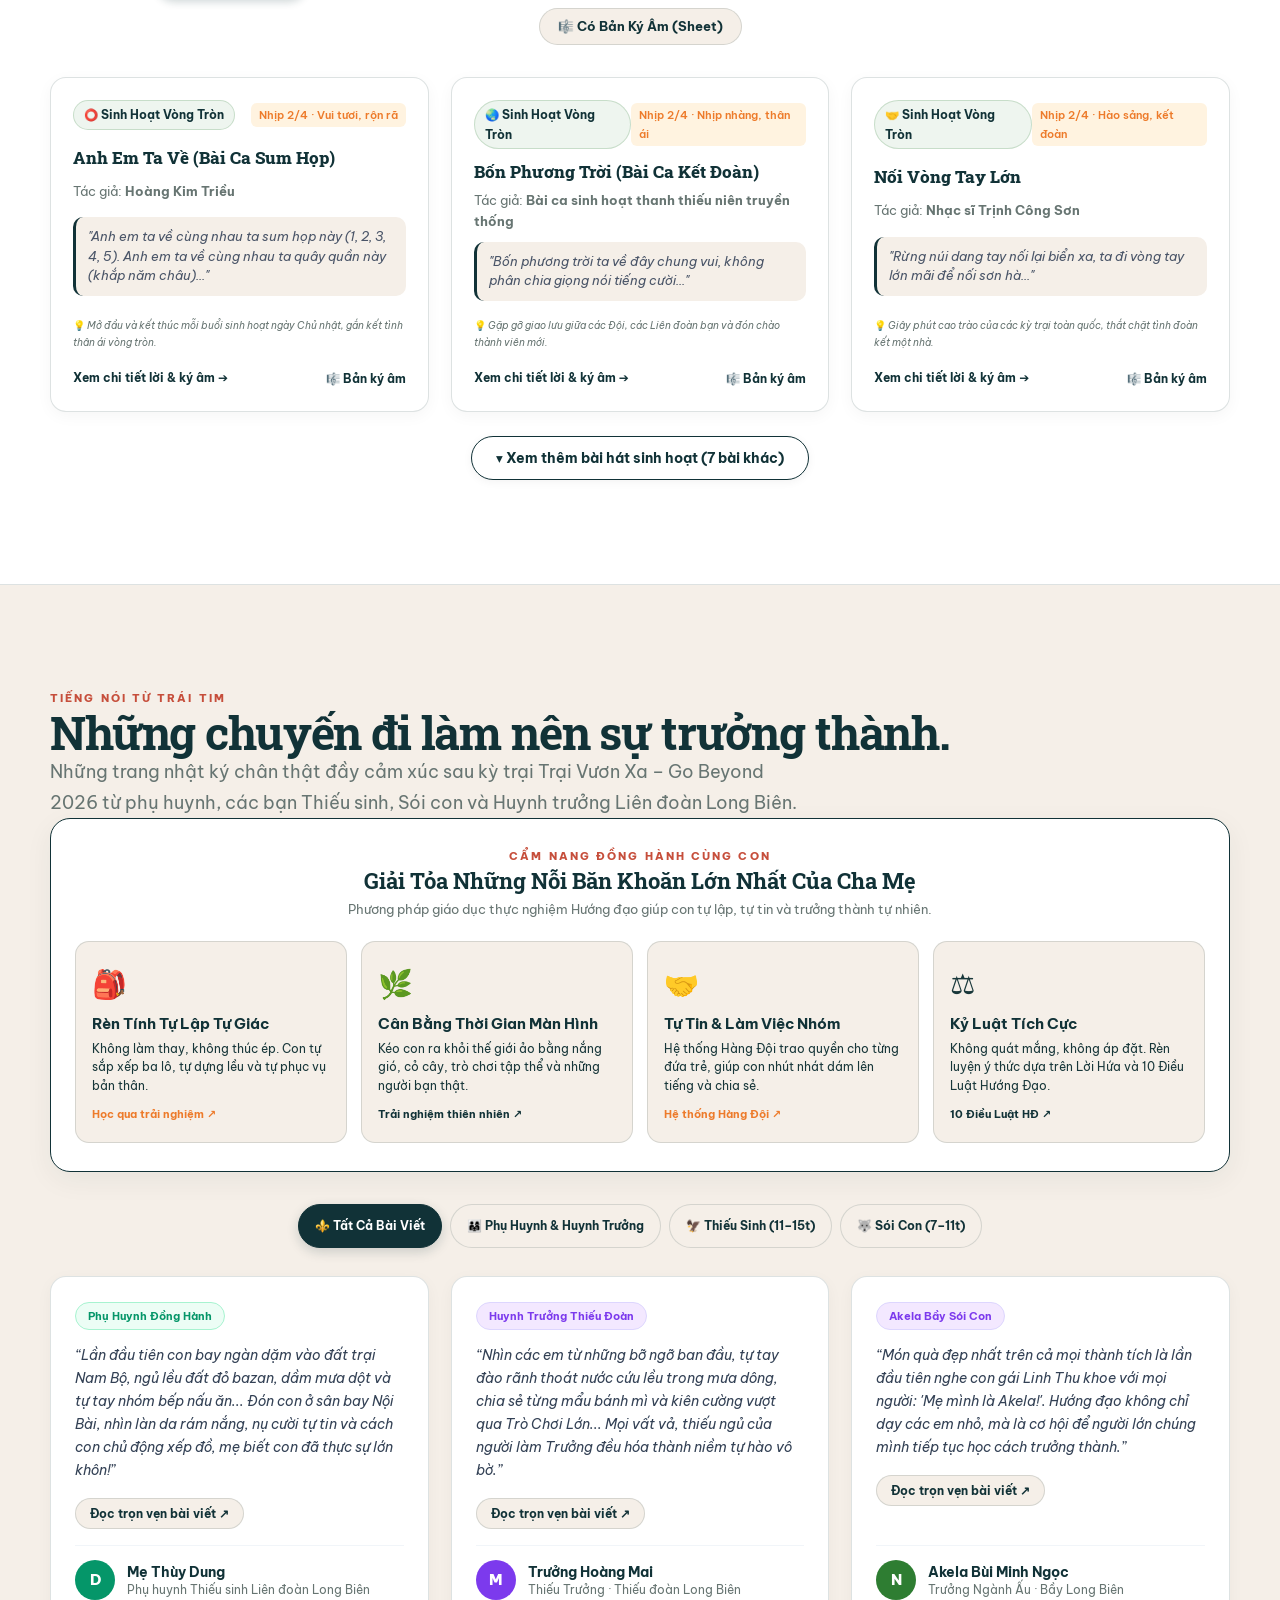
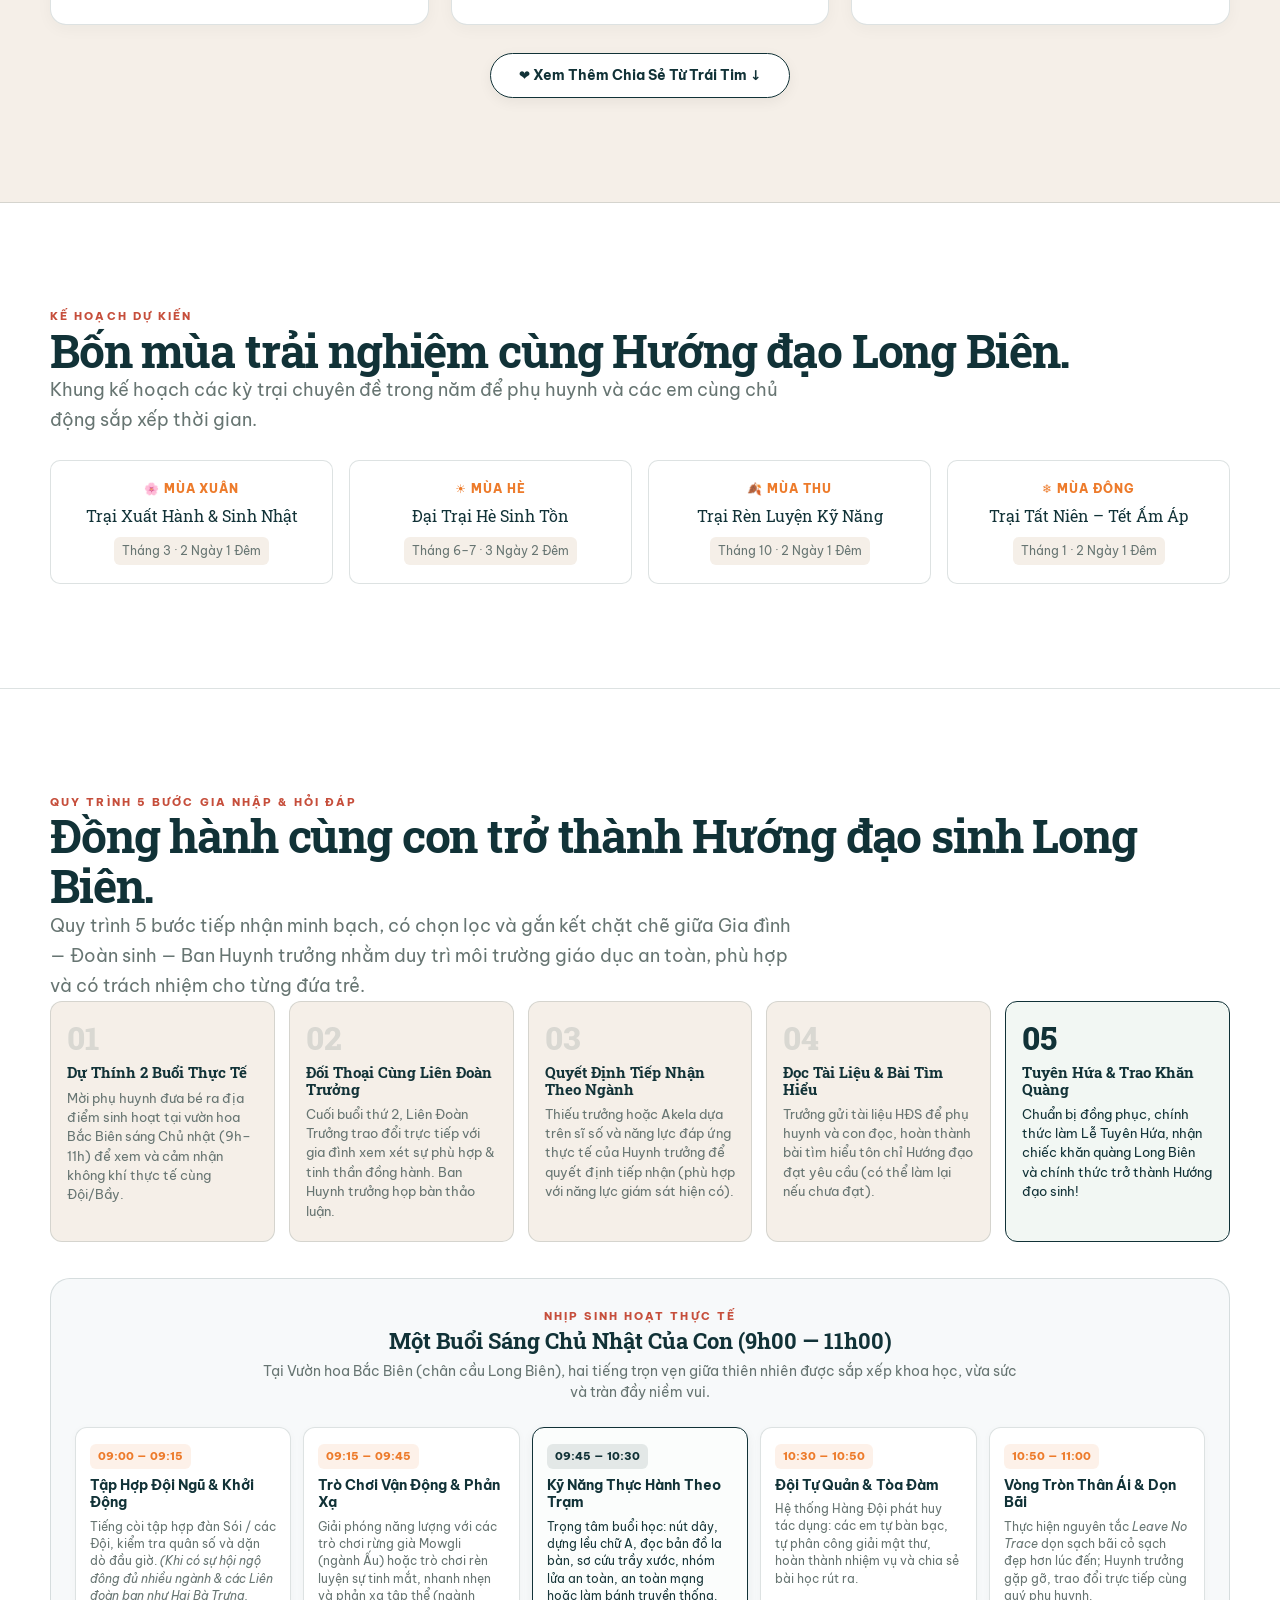
==== commit 911835f2: "Merge e358753b309be3dc631f41cf564afe346081be52 into 5863e0da55009ee6d827bccf7085a400d13df7cb" ====
--- a/index.html
+++ b/index.html
@@ -3213,6 +3213,9 @@
 
 
   <!-- Vercel Web Analytics & Performance Insights -->
+  <script>
+    window.va = window.va || function () { (window.vaq = window.vaq || []).push(arguments); };
+  </script>
   <script defer src="/_vercel/insights/script.js"></script>
   
   <!-- Integrated Scout Analytics Engine -->
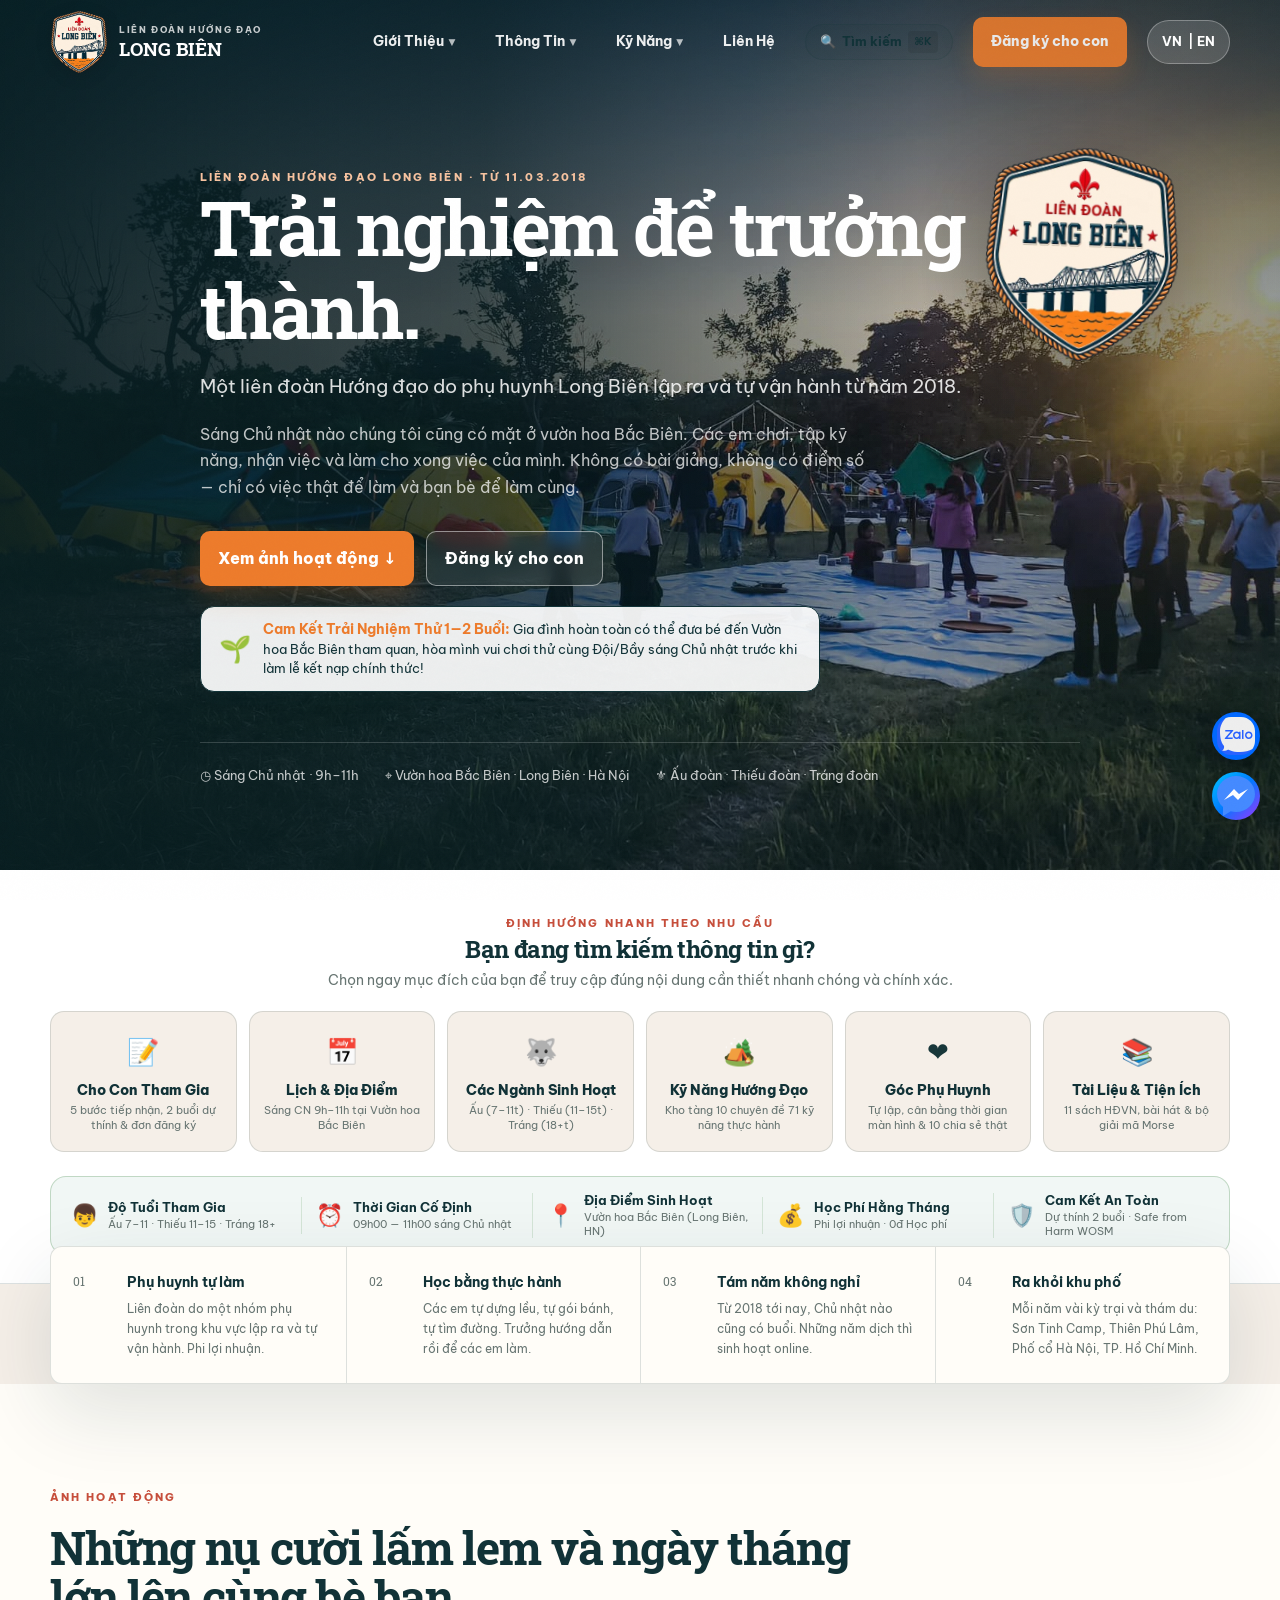
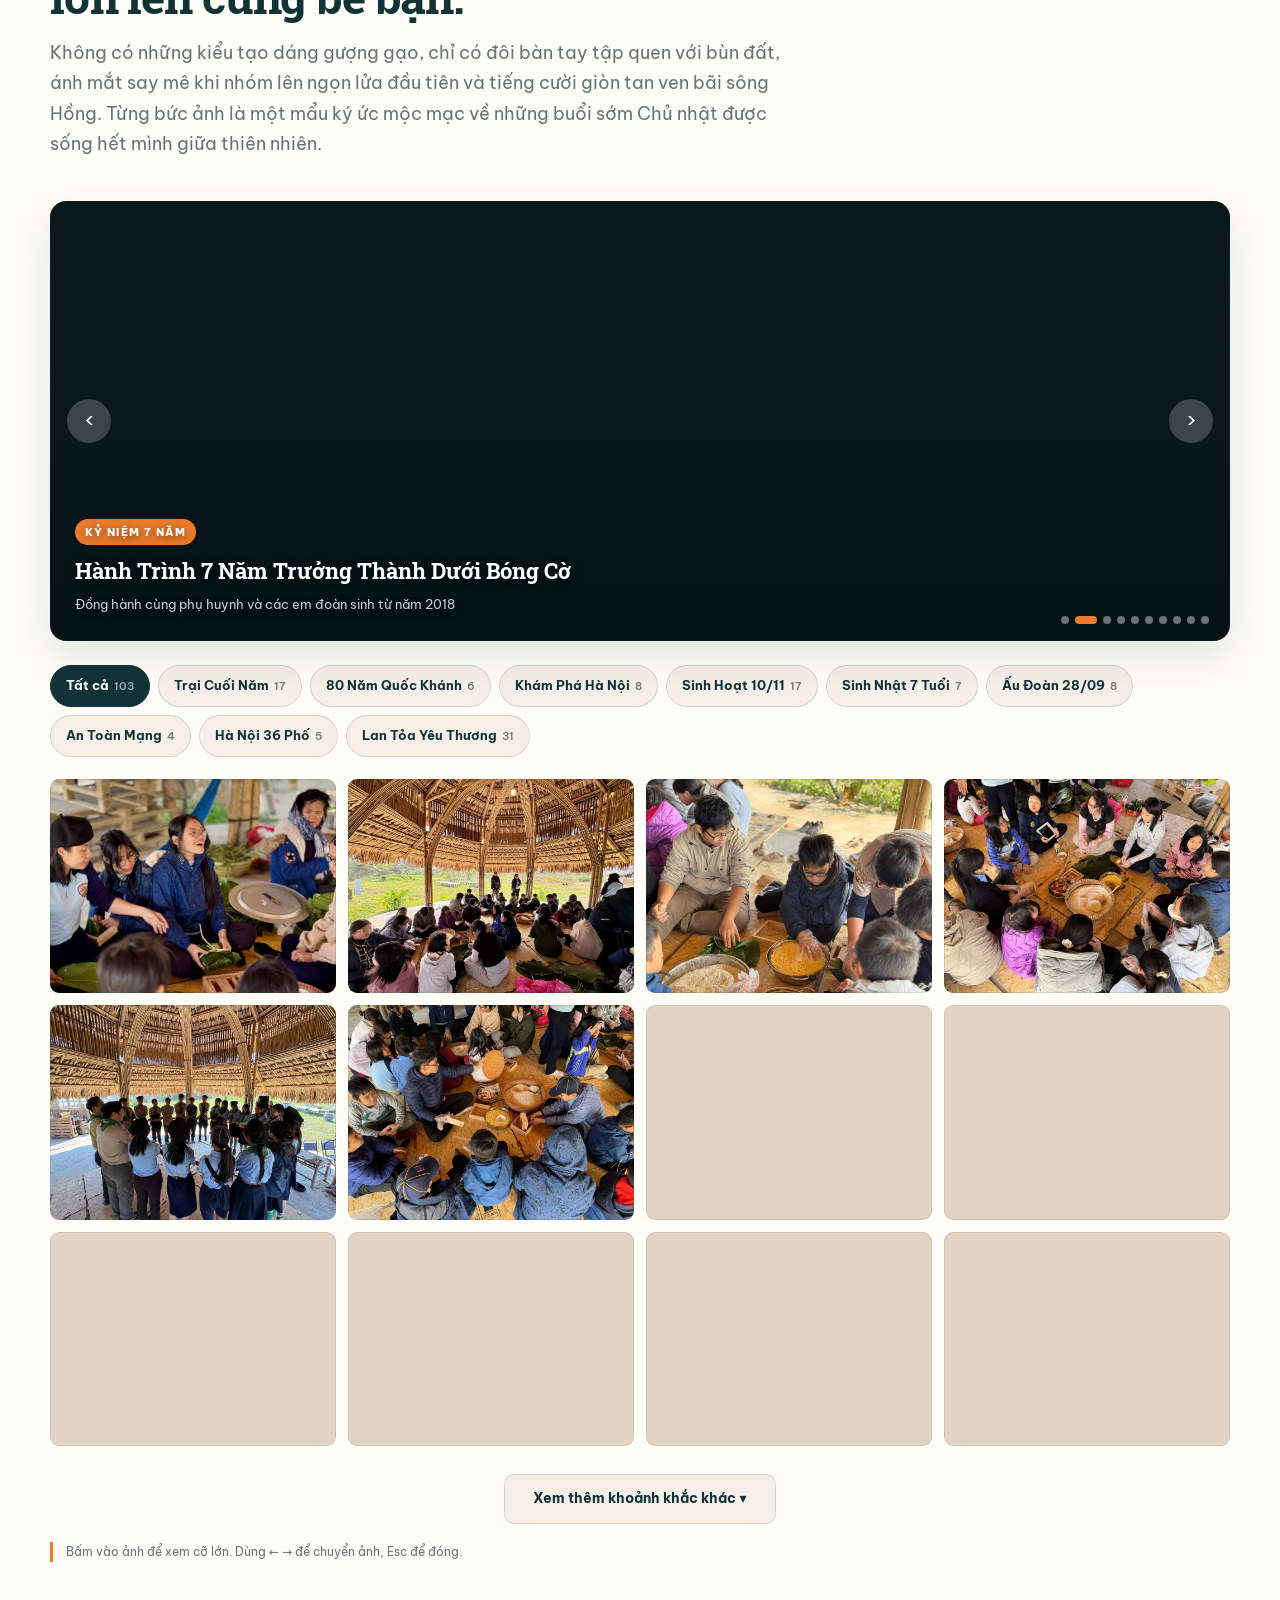
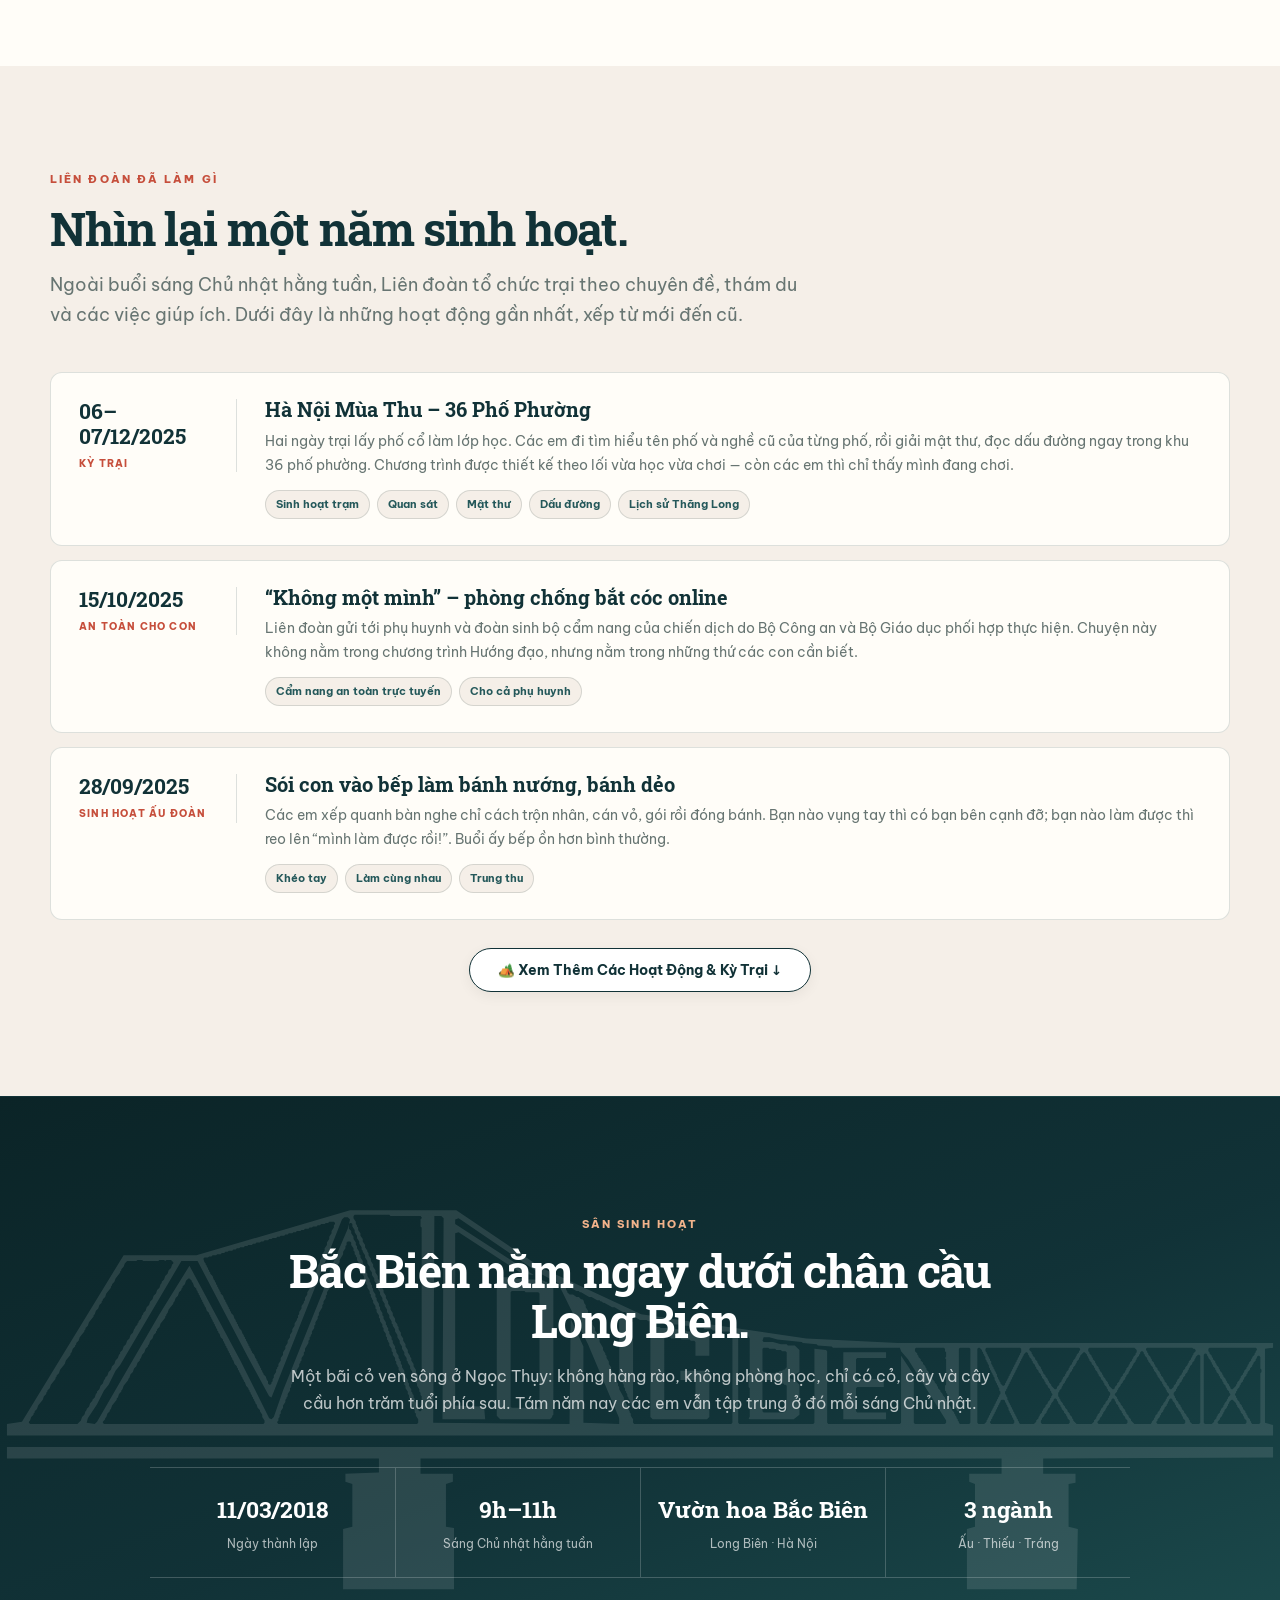
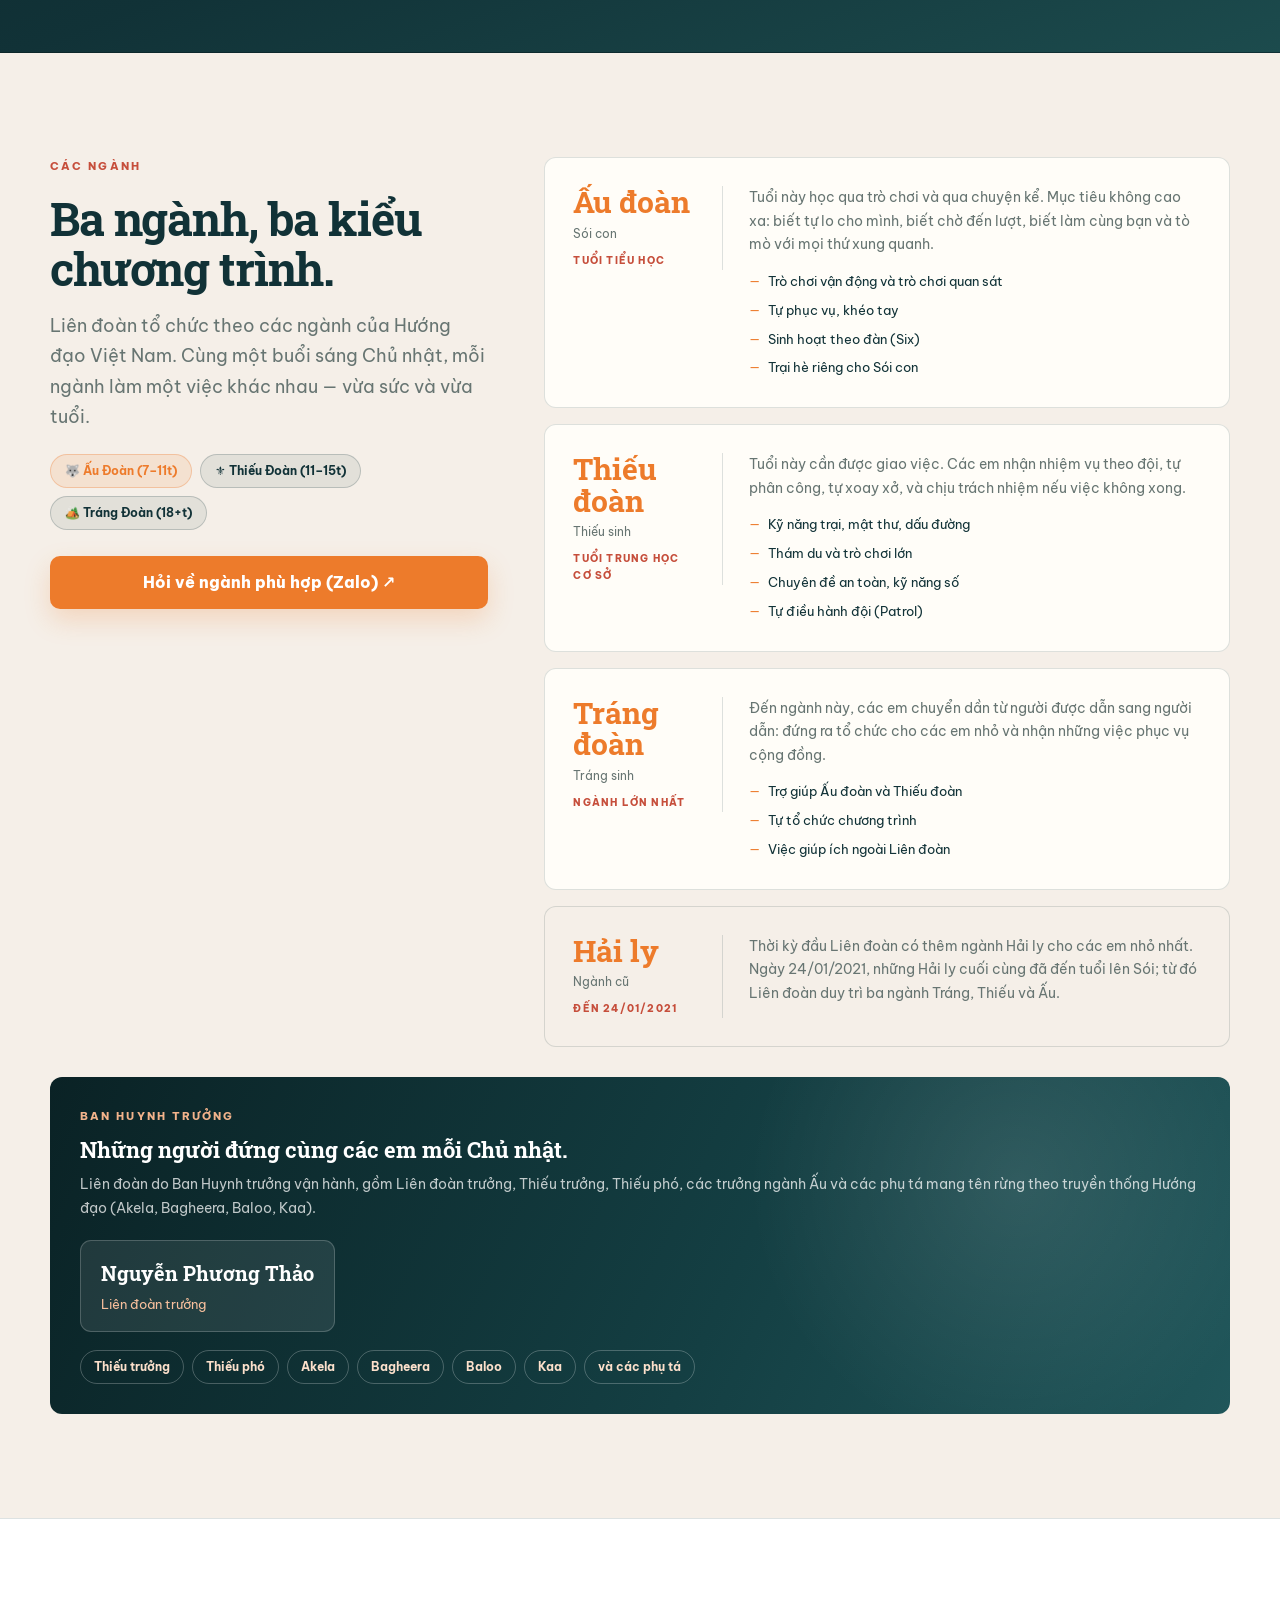
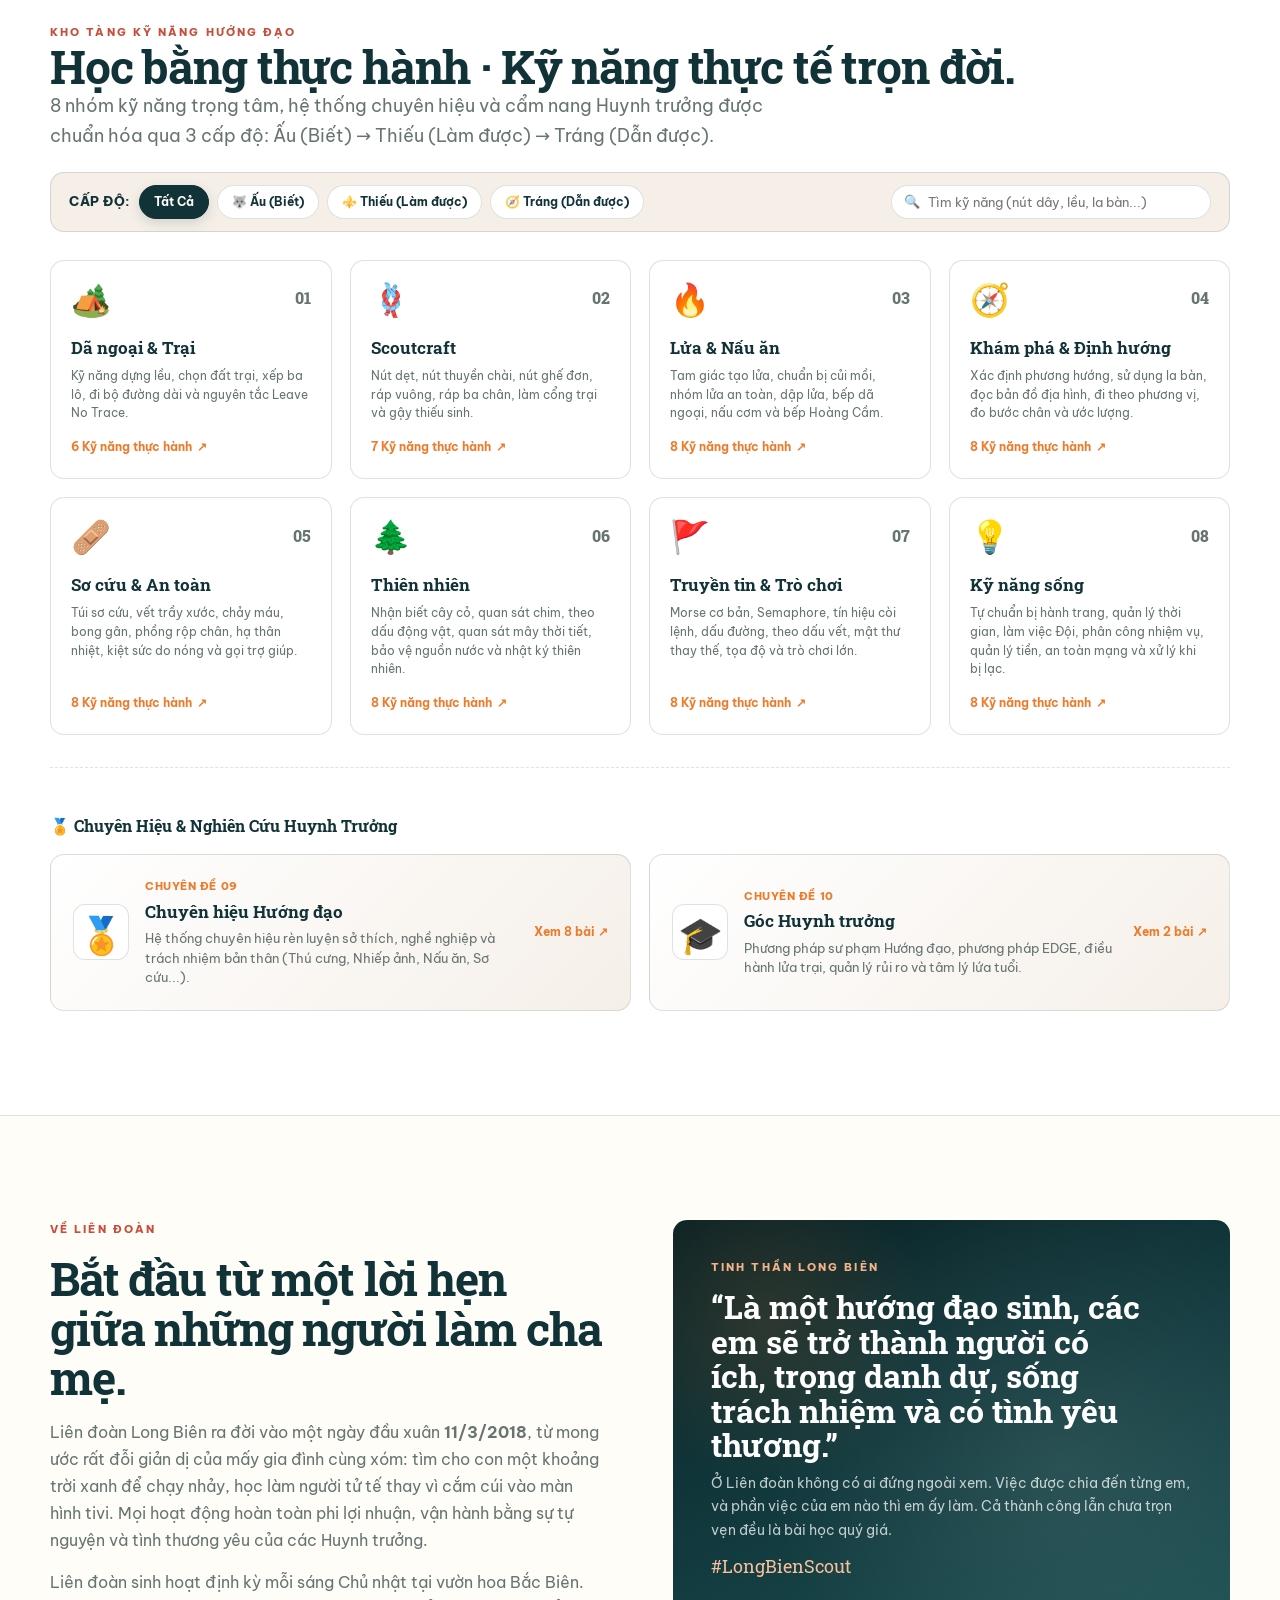
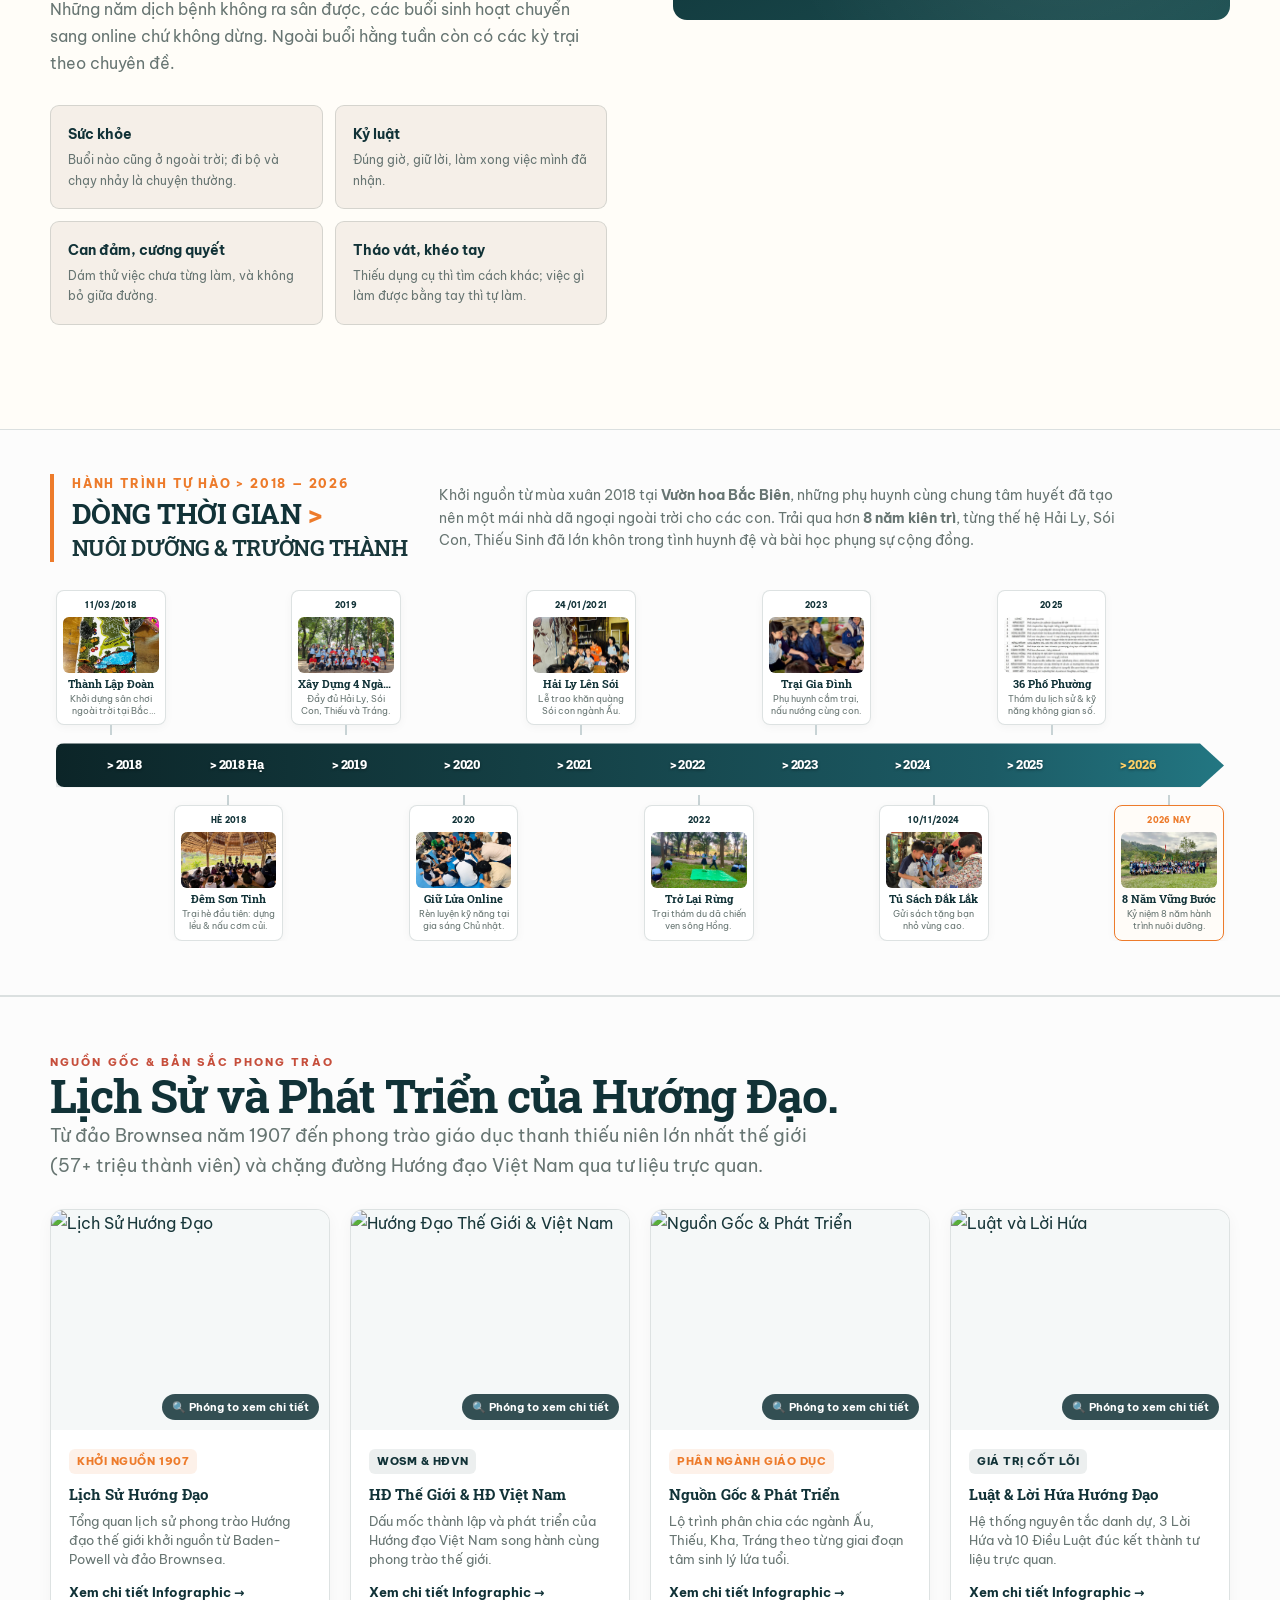
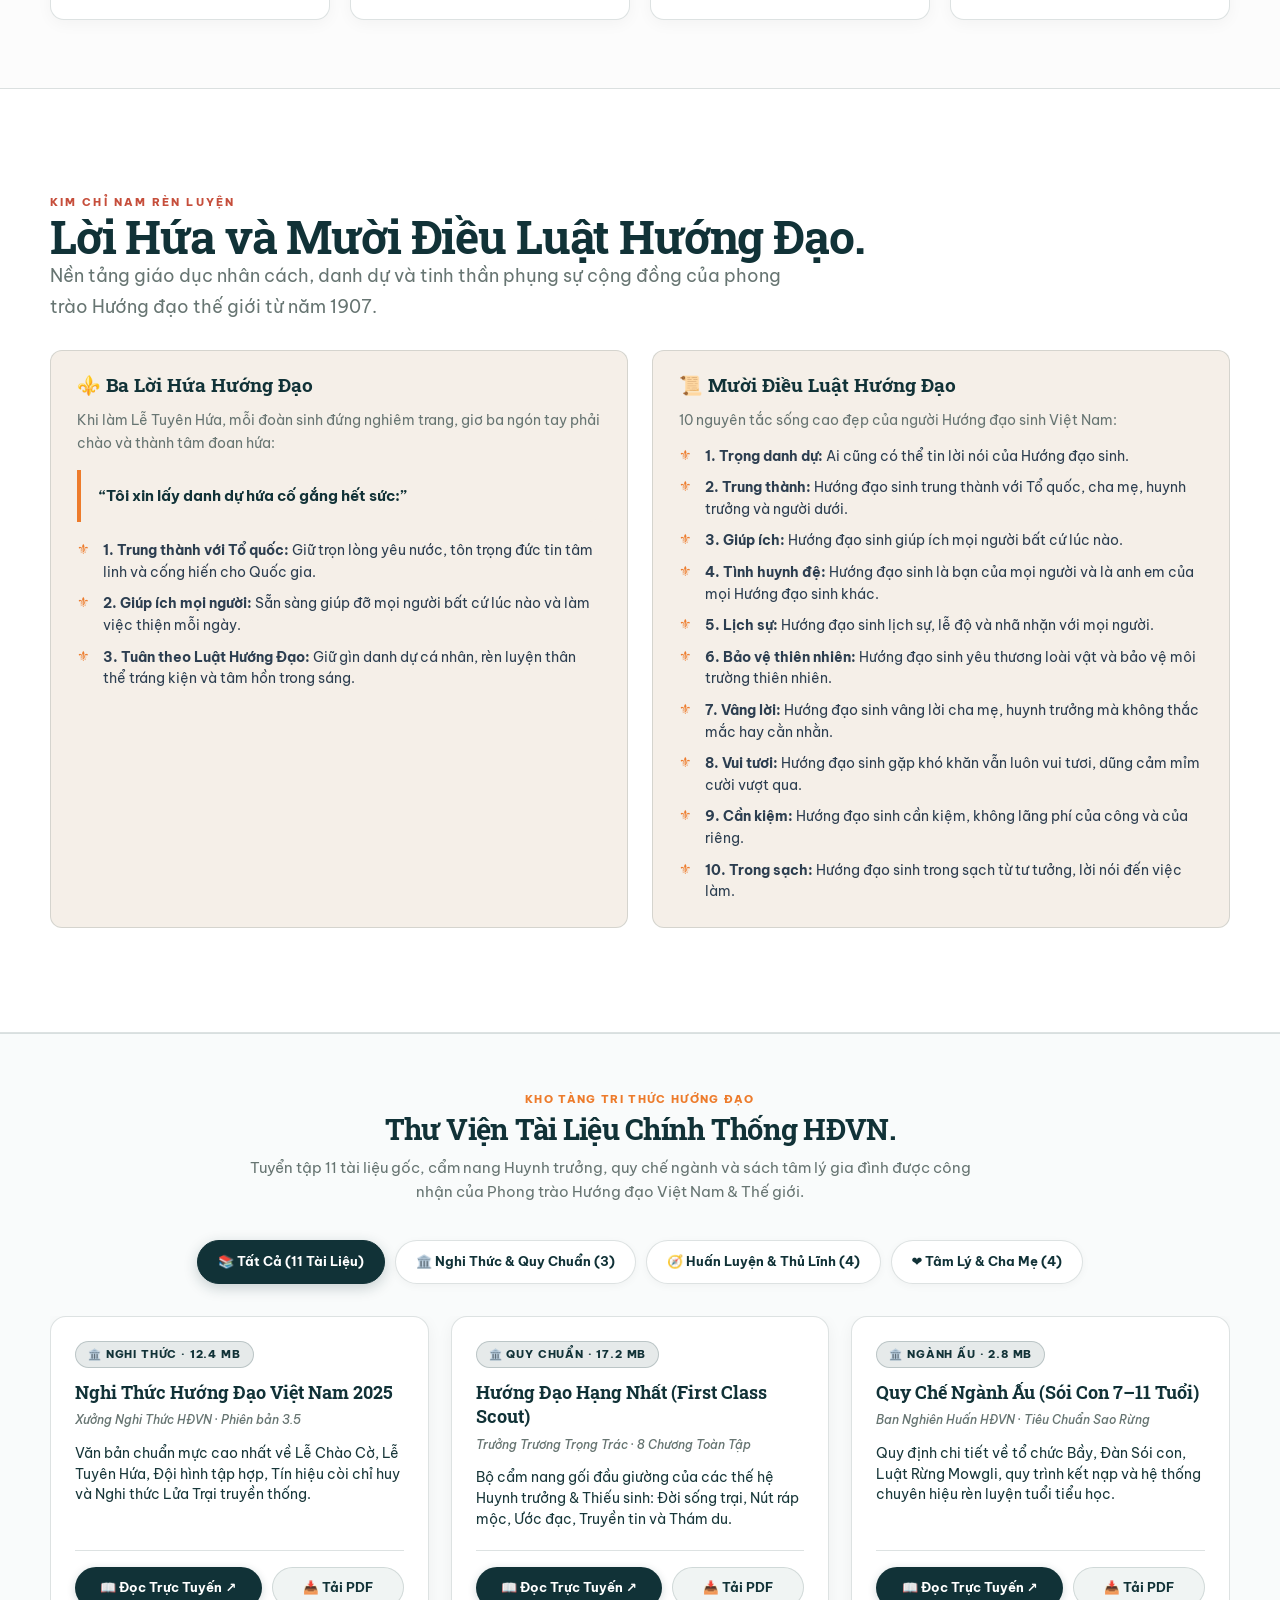
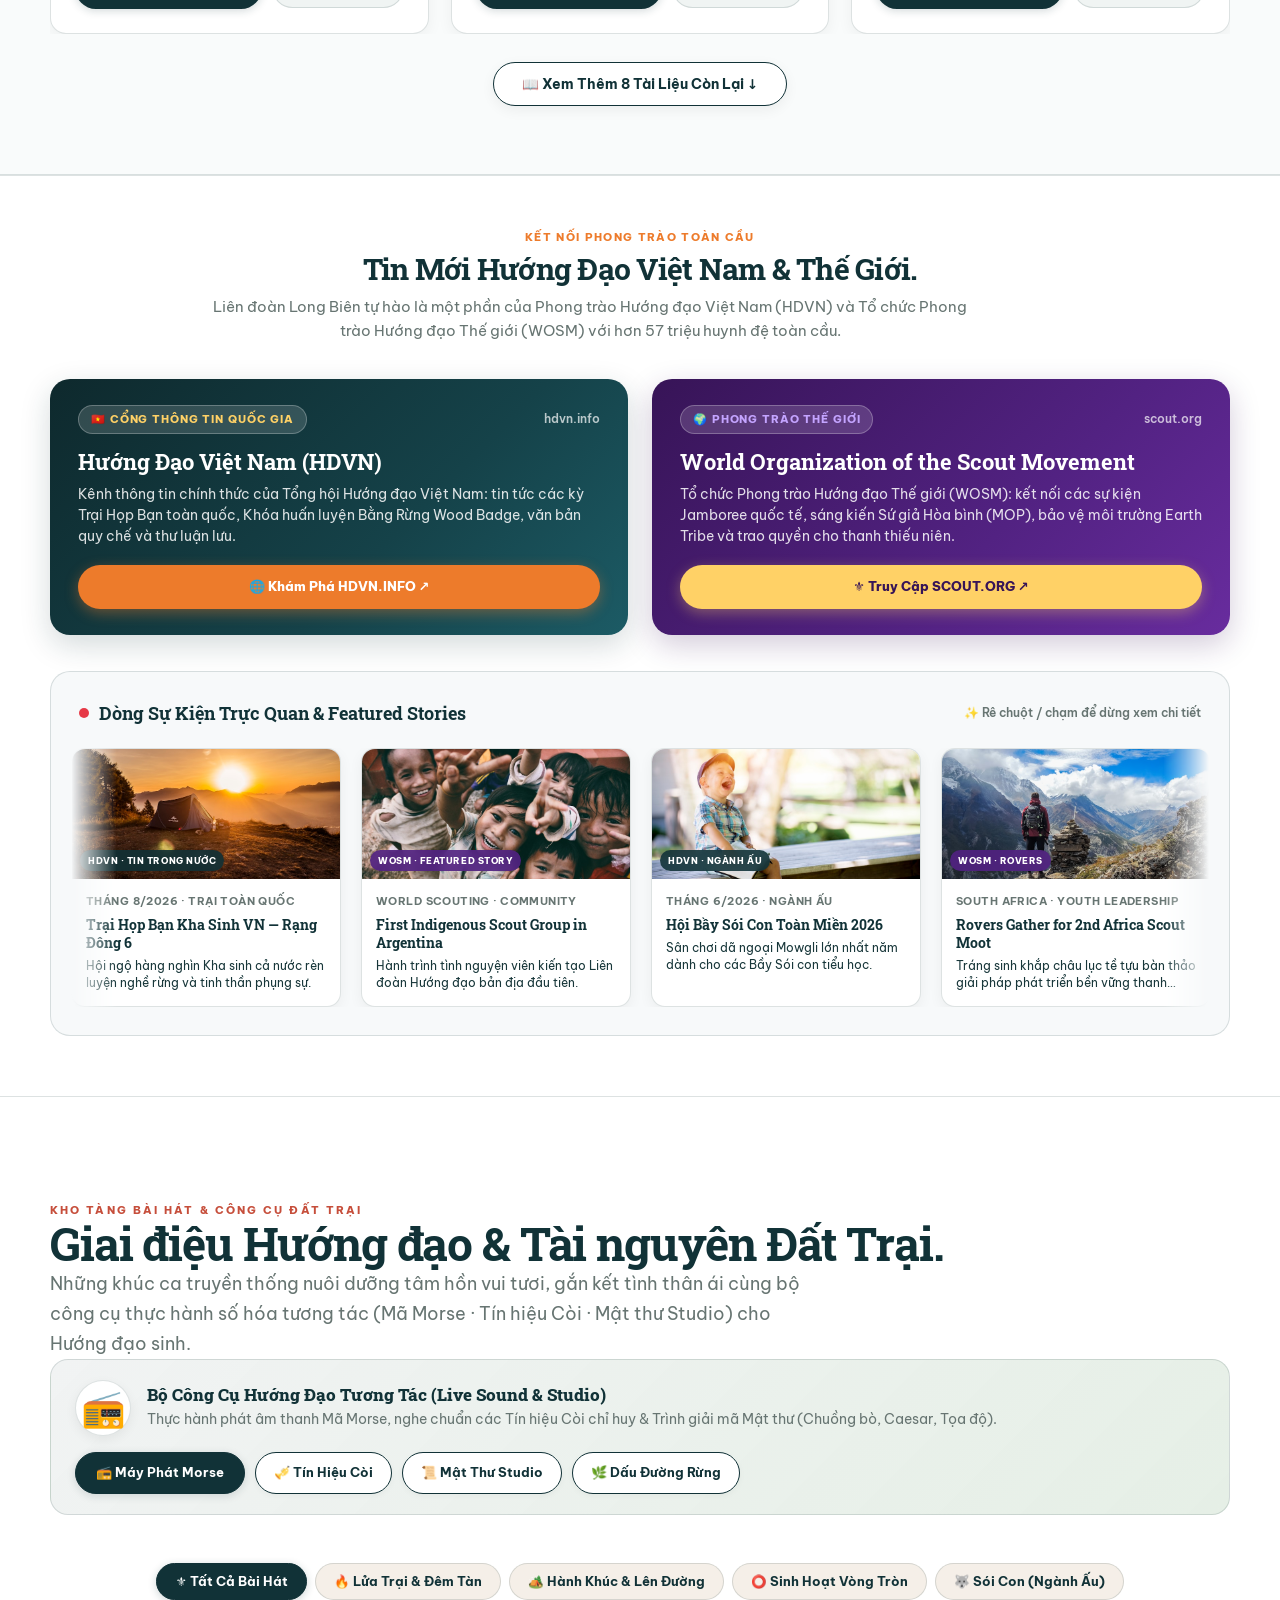
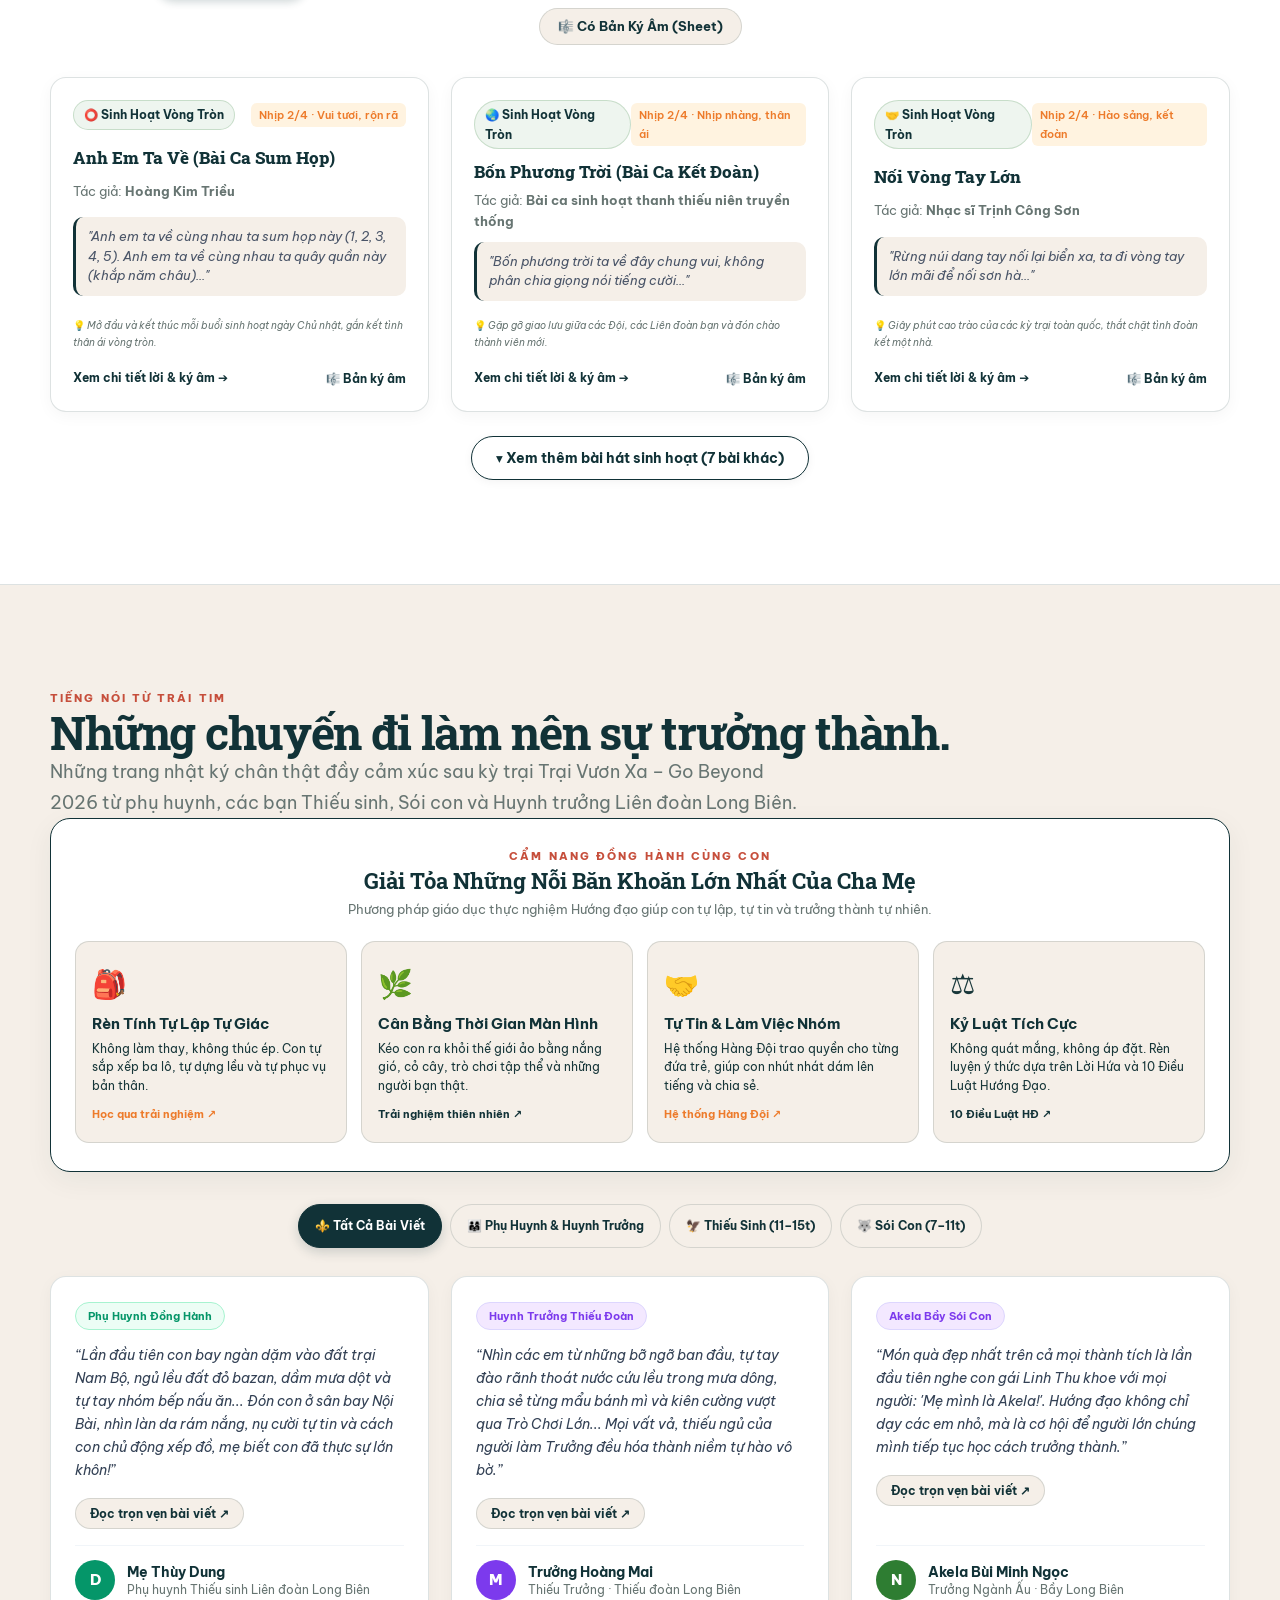
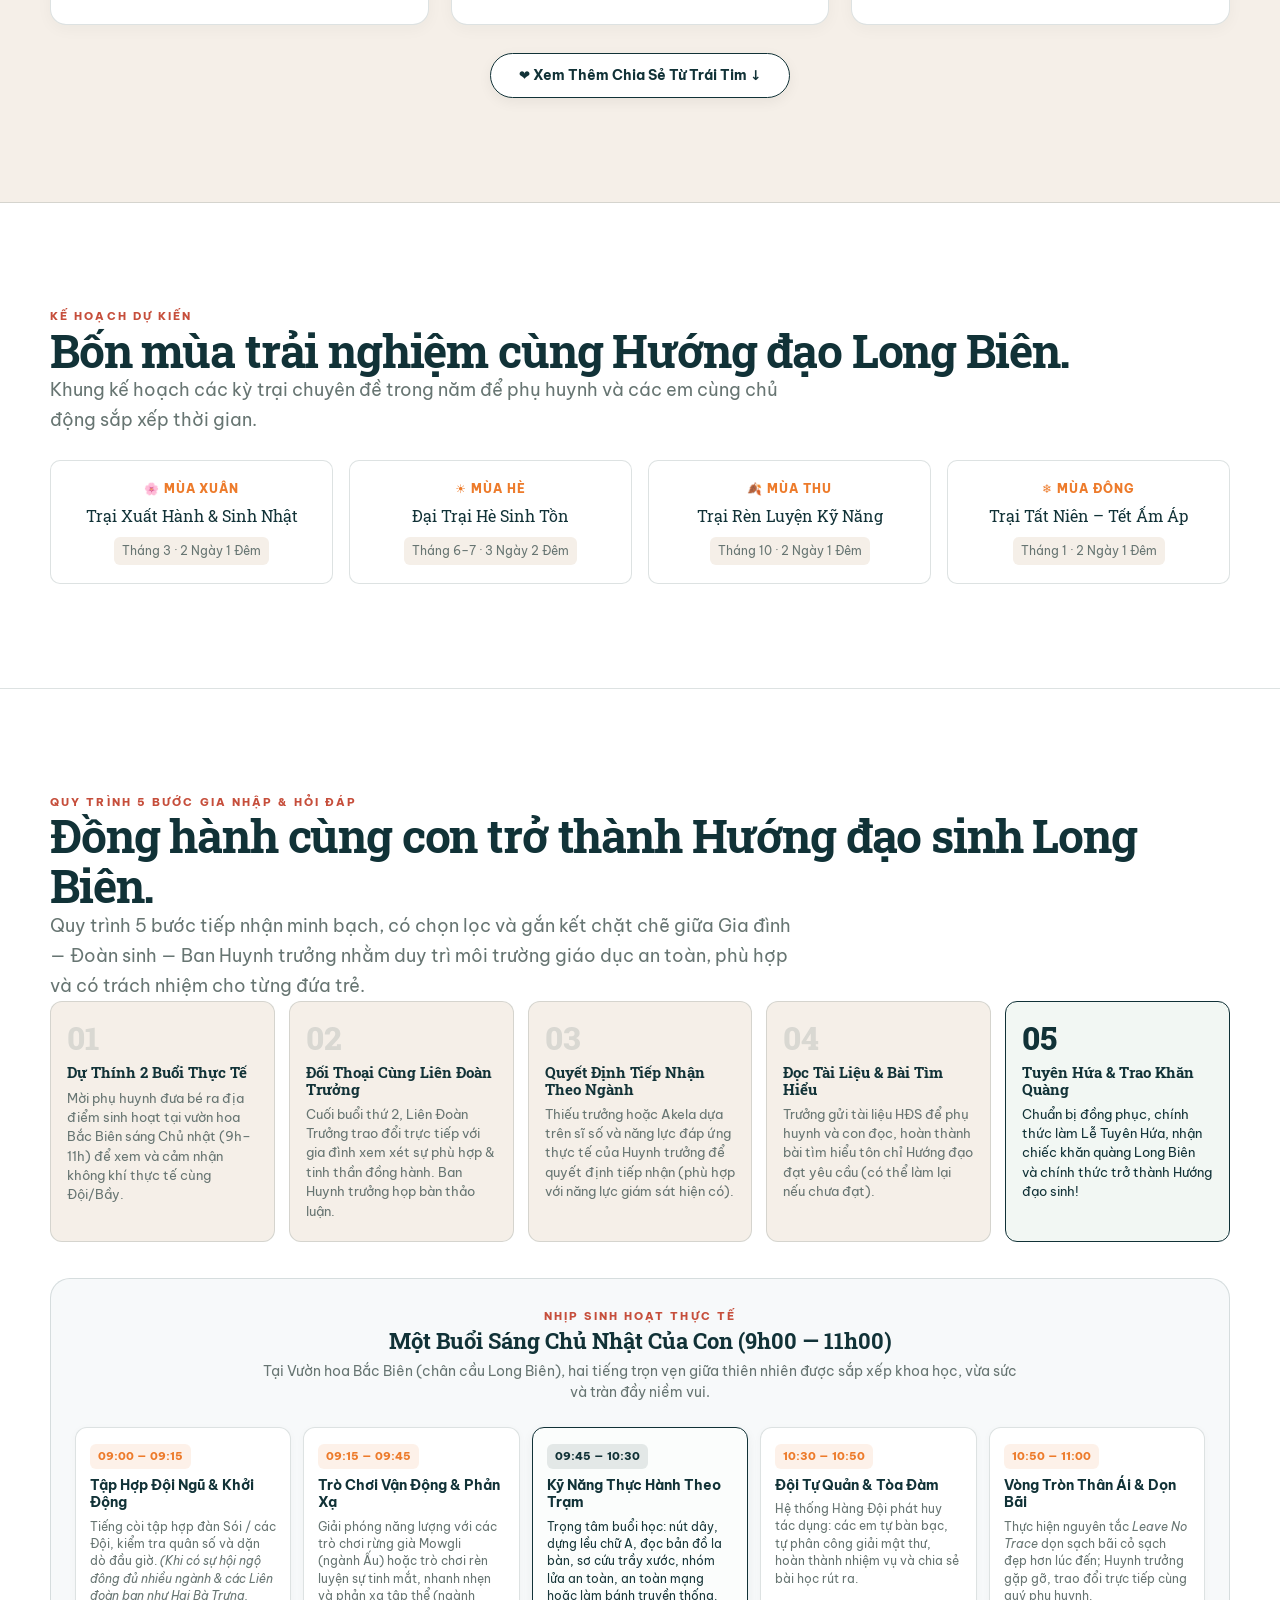
==== commit 5cdb0c9a: "feat(footer): replace intrusive modal with compact elegant live analytics badge in footer" ====
--- a/index.html
+++ b/index.html
@@ -3213,9 +3213,6 @@
 
 
   <!-- Vercel Web Analytics & Performance Insights -->
-  <script>
-    window.va = window.va || function () { (window.vaq = window.vaq || []).push(arguments); };
-  </script>
   <script defer src="/_vercel/insights/script.js"></script>
   
   <!-- Integrated Scout Analytics Engine -->
@@ -5147,11 +5144,25 @@
       </div>
     </div>
     
-    <div class="container copyright" style="display:flex;flex-direction:column;align-items:center;gap:8px;">
+    <!-- COMPACT FOOTER ANALYTICS BADGE -->
+    <div class="footer-stats-strip" style="background:rgba(8, 29, 32, 0.7);border:1px solid rgba(255,255,255,0.12);border-radius:12px;padding:10px 18px;margin:28px auto 14px;max-width:1080px;width:100%;display:flex;align-items:center;justify-content:space-between;flex-wrap:wrap;gap:12px;font-size:12px;color:#a3cbcd;box-sizing:border-box;">
+      <div style="display:flex;align-items:center;gap:8px;">
+        <span style="display:inline-block;width:8px;height:8px;border-radius:50%;background:#00e676;box-shadow:0 0 8px #00e676;"></span>
+        <strong style="color:#ffffff;font-size:12.5px;letter-spacing:0.02em;">📊 THỐNG KÊ TRUY CẬP:</strong>
+      </div>
+      <div style="display:flex;align-items:center;gap:16px;flex-wrap:wrap;font-size:12.5px;">
+        <span>👥 Tổng lượt xem: <strong id="fsTotalVisits" style="color:#ffd166;font-weight:700;">1,428</strong></span>
+        <span>🟢 Hôm nay: <strong id="fsTodayVisits" style="color:#00e676;font-weight:700;">18</strong></span>
+        <span>🎯 Lượt đăng ký: <strong id="fsRegClicks" style="color:#ff9e80;font-weight:700;">38</strong></span>
+        <span>🌐 Nguồn: <span id="fsTopSource" style="color:#80d8ff;font-weight:600;">Facebook 68% · Zalo 18% · Google 10%</span></span>
+      </div>
+      <div style="font-size:11px;color:#789c9e;display:flex;align-items:center;gap:5px;">
+        <span>⚡ Tự động cập nhật thời gian thực</span>
+      </div>
+    </div>
+
+    <div class="container copyright" style="text-align:center;padding-top:6px;">
       <div>© Liên đoàn Hướng đạo Long Biên · Thành lập 11.03.2018 · Phi lợi nhuận · #LongBienScout</div>
-      <div>
-        <button type="button" onclick="openScoutAnalyticsModal()" style="background:rgba(255,255,255,0.12);border:1px solid rgba(255,255,255,0.25);color:#b2d4d8;padding:5px 14px;border-radius:20px;font-size:11.5px;cursor:pointer;font-weight:600;display:inline-flex;align-items:center;gap:6px;transition:all 0.2s;" onmouseover="this.style.background='rgba(255,255,255,0.25)';this.style.color='#fff';" onmouseout="this.style.background='rgba(255,255,255,0.12)';this.style.color='#b2d4d8';">📊 Bảng Thống Kê &amp; Phân Tích Traffic (Real-time)</button>
-      </div>
     </div>
 
   </footer>
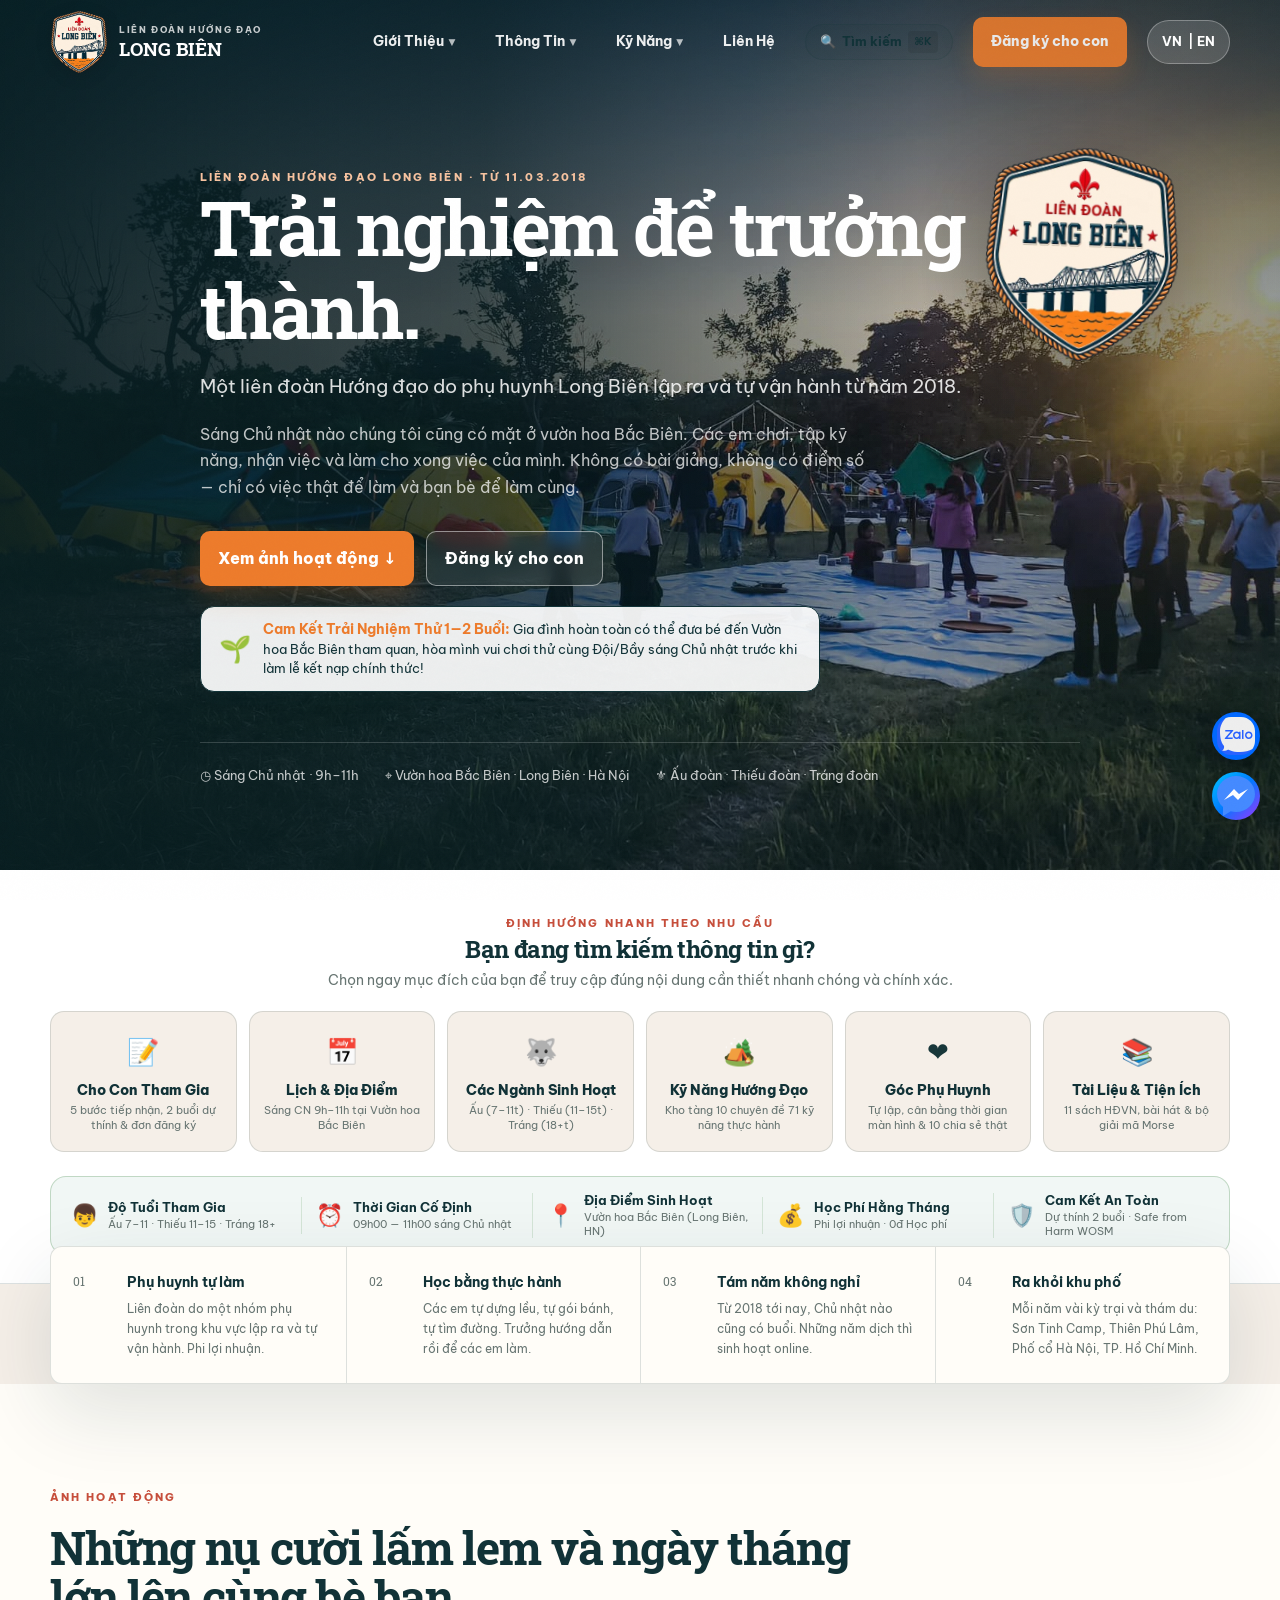
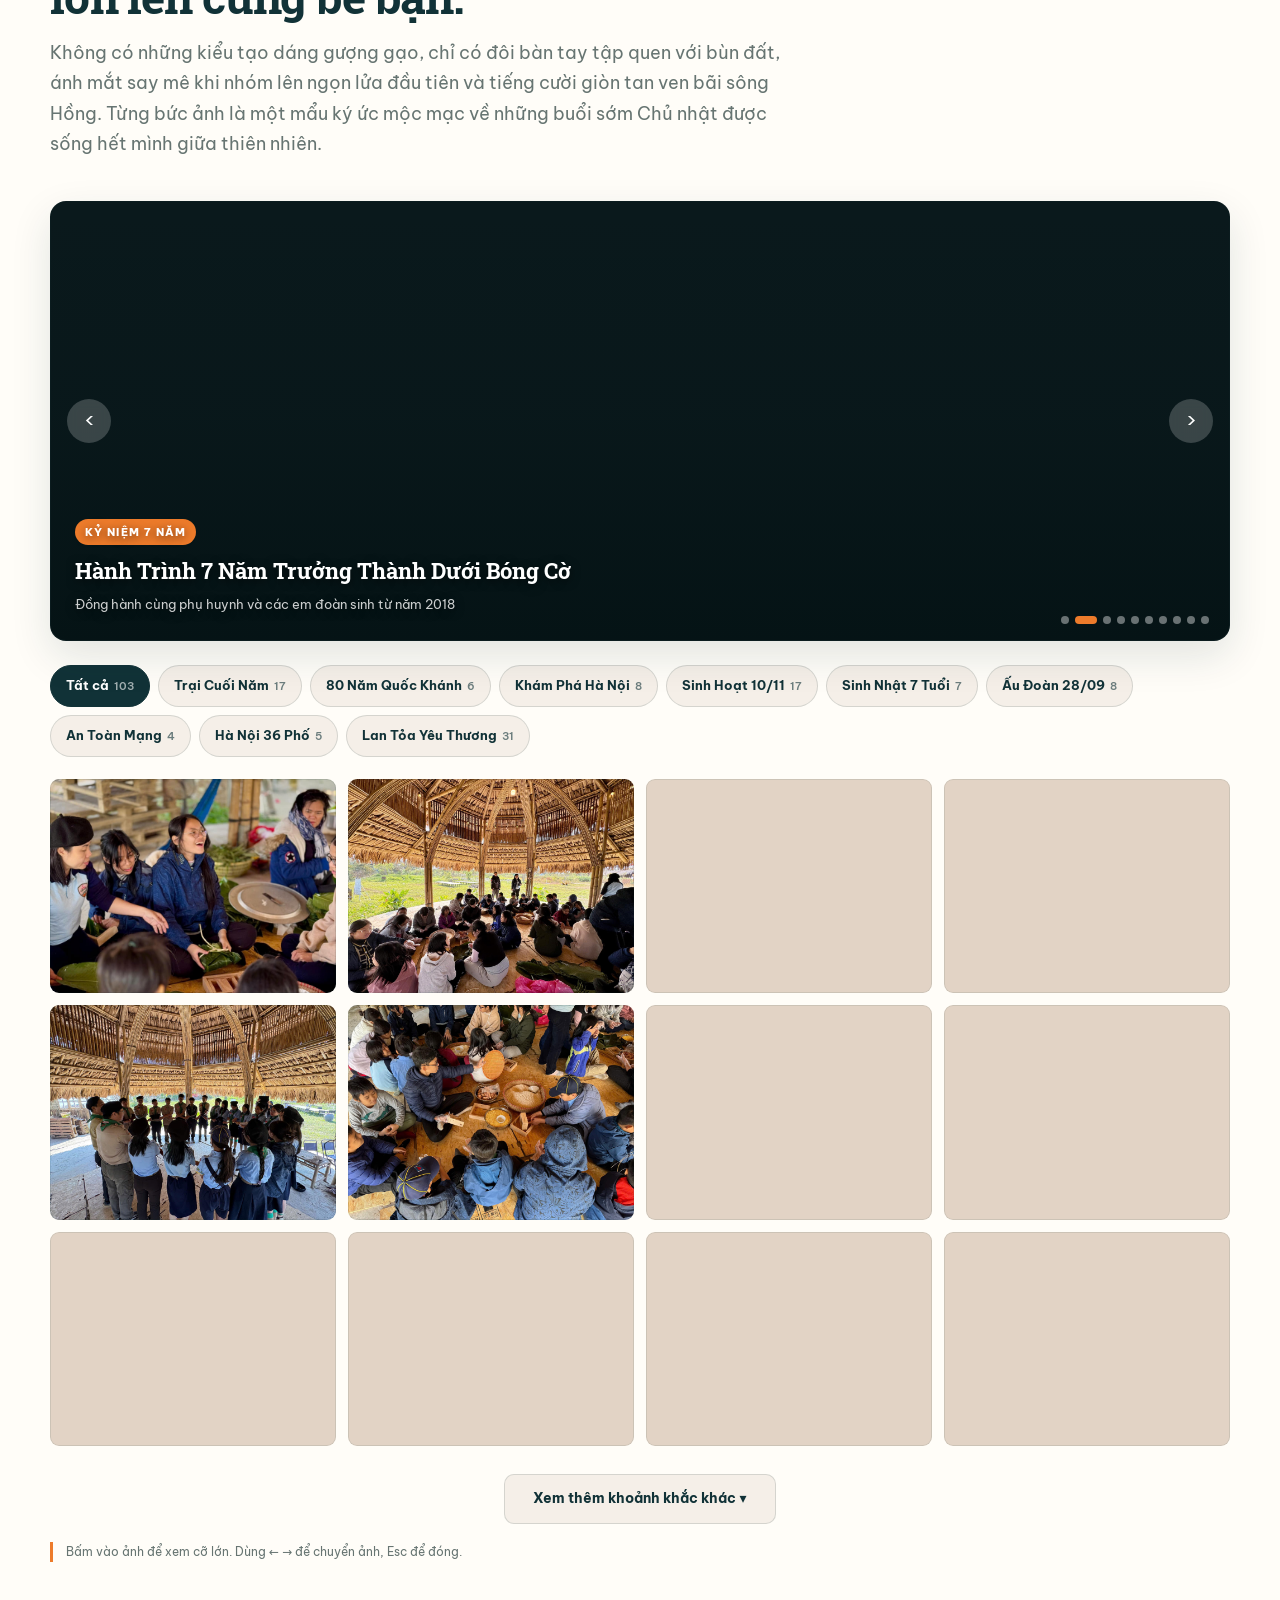
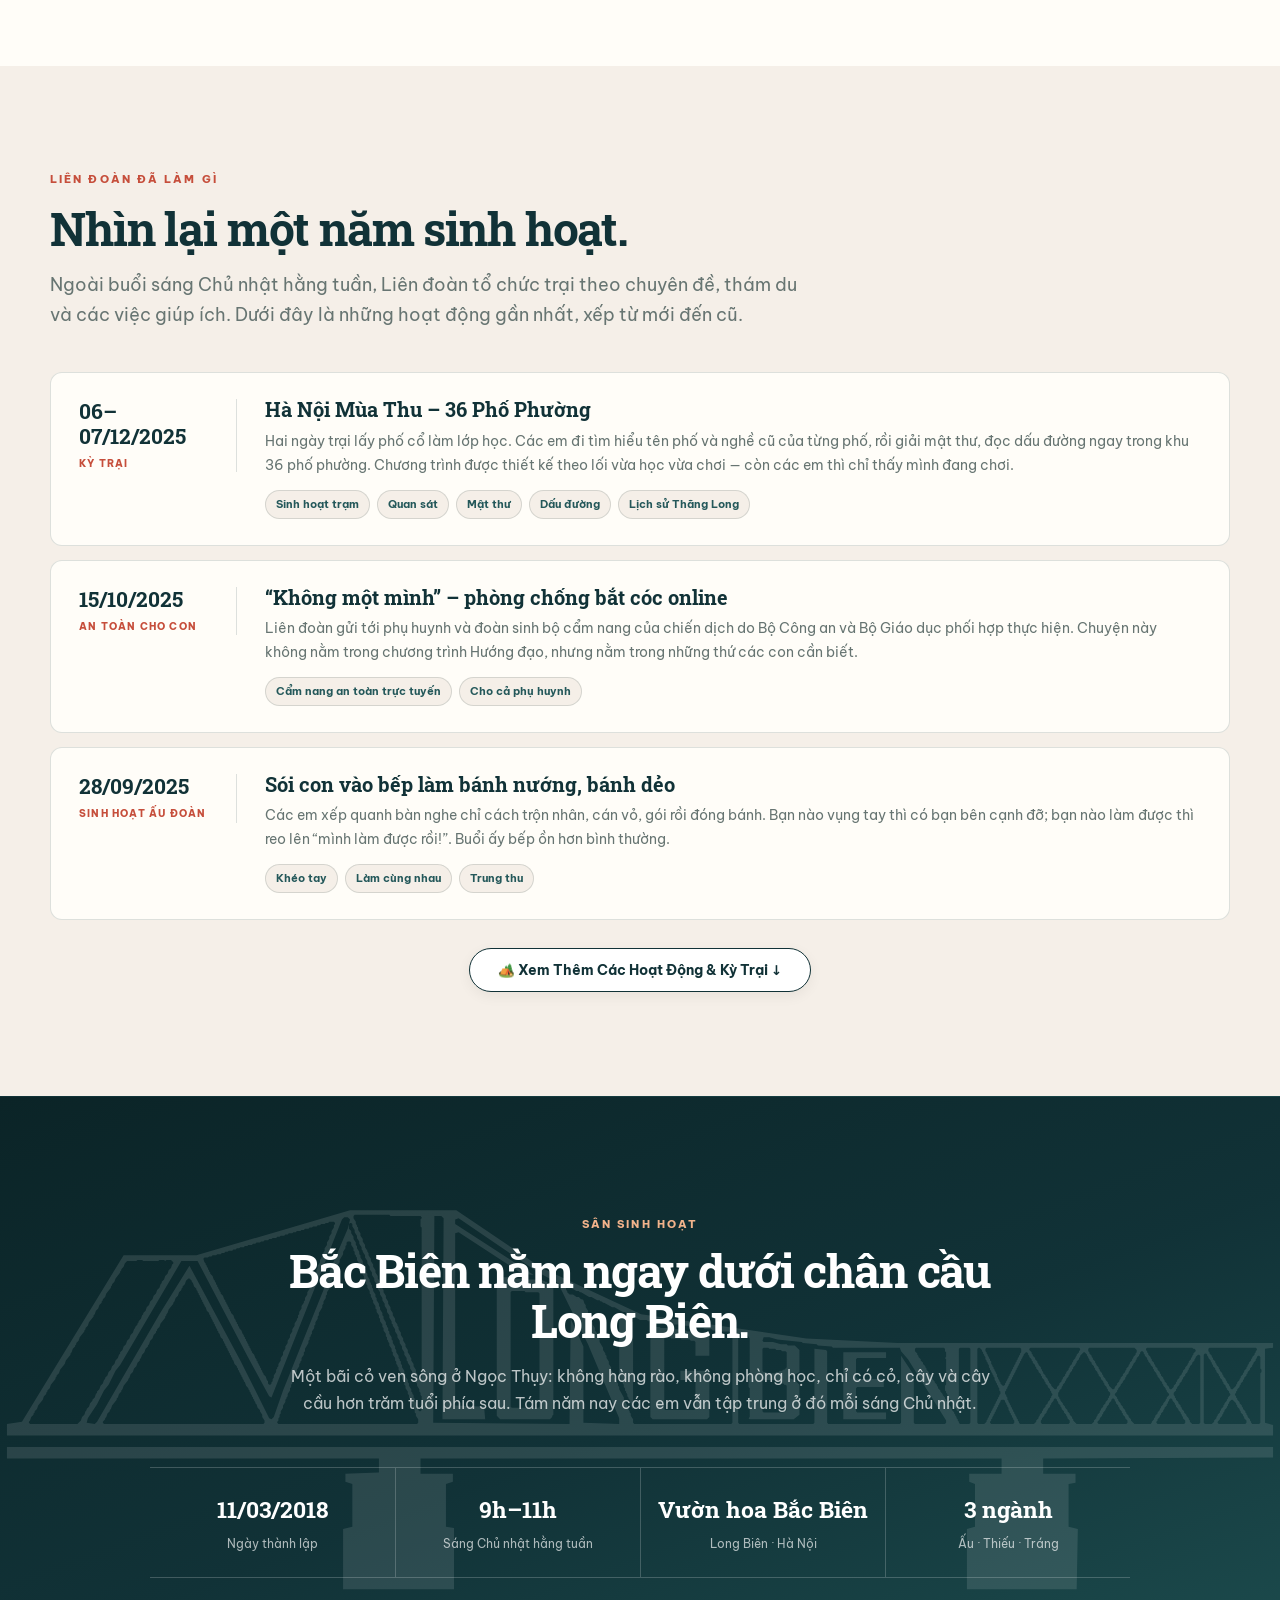
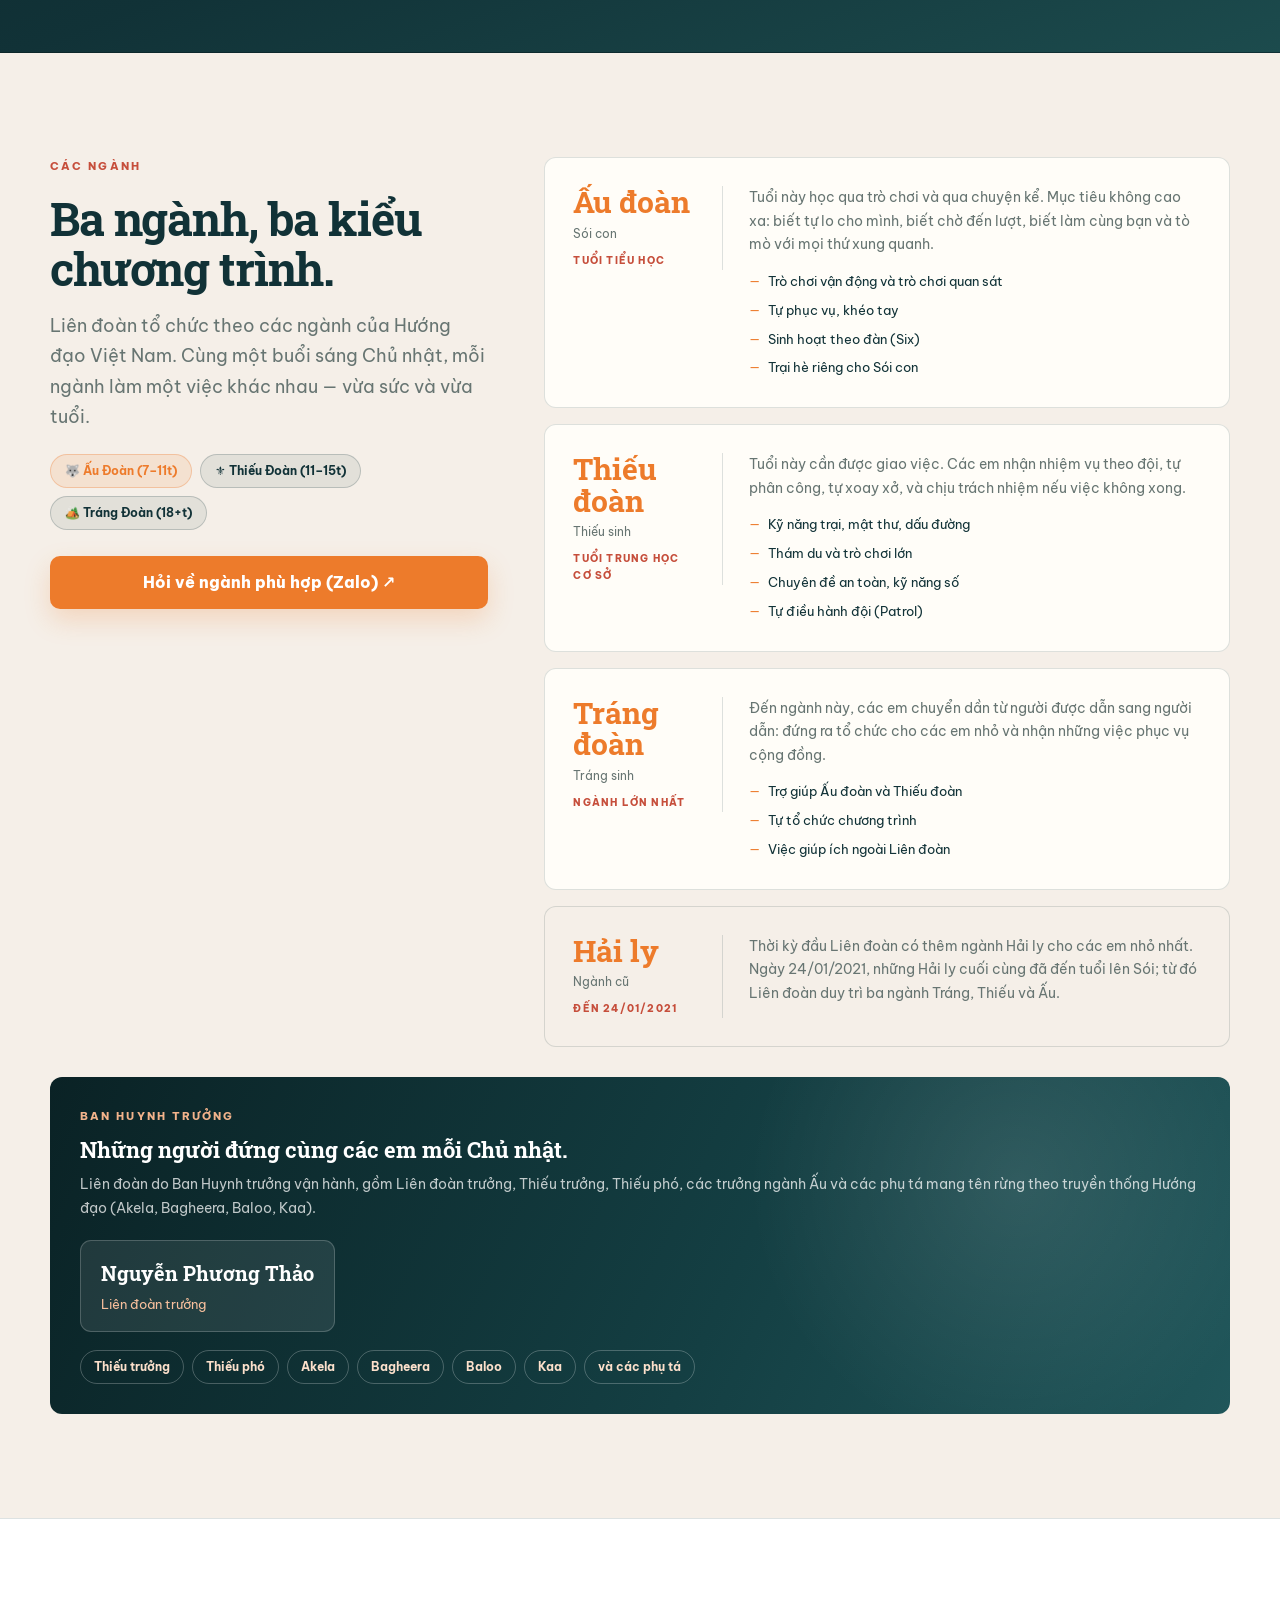
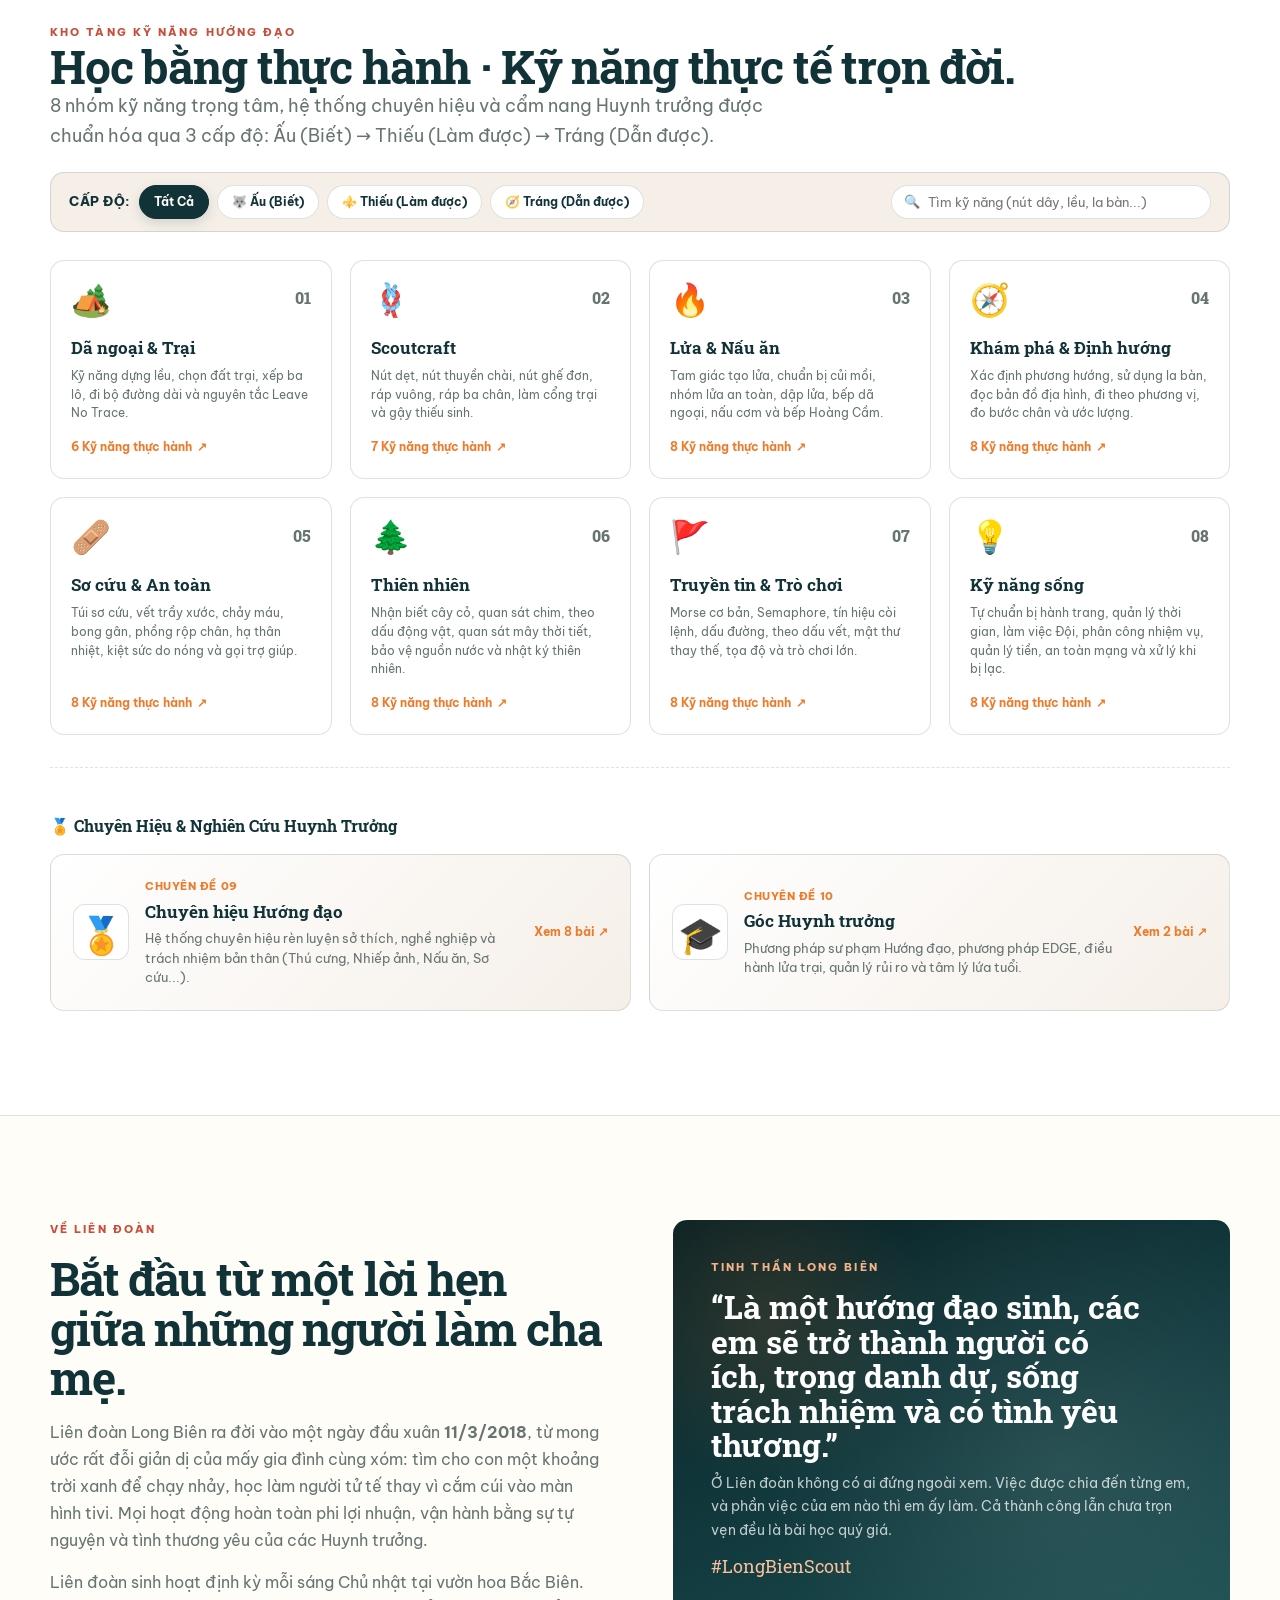
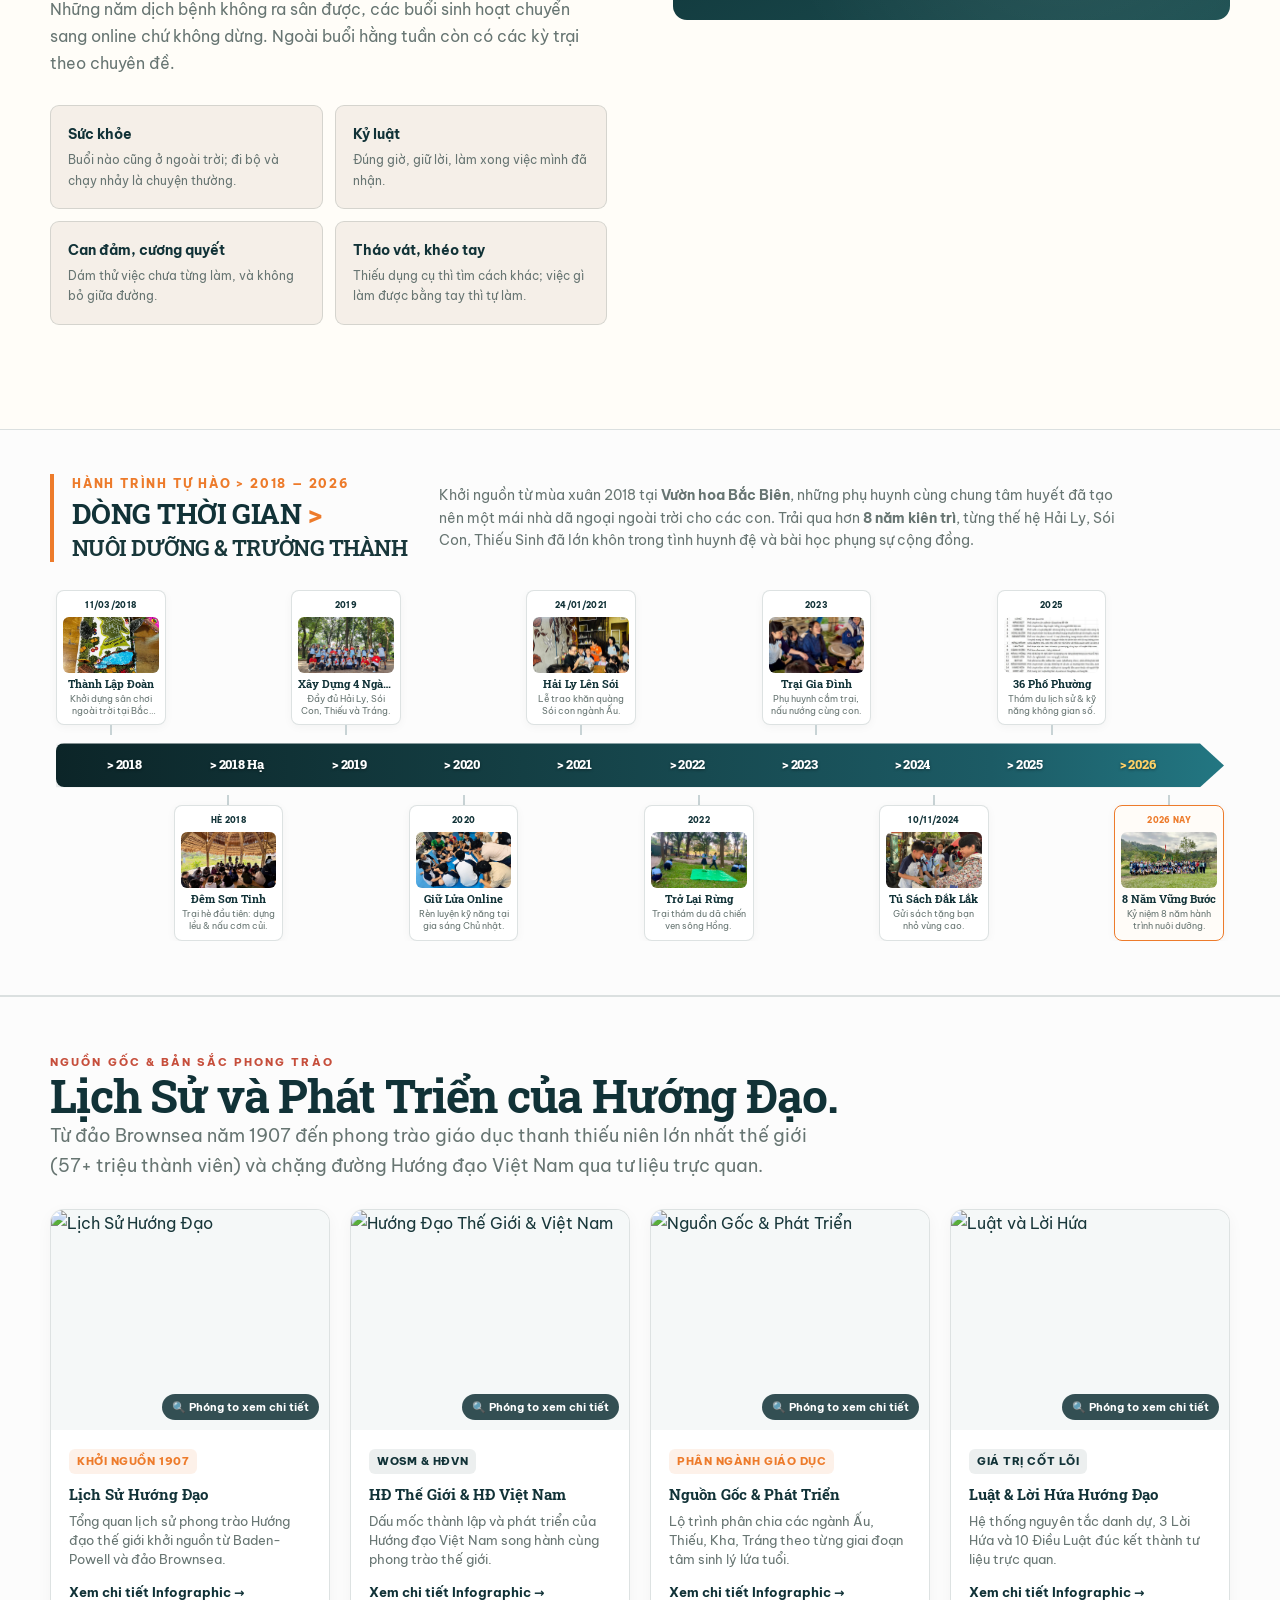
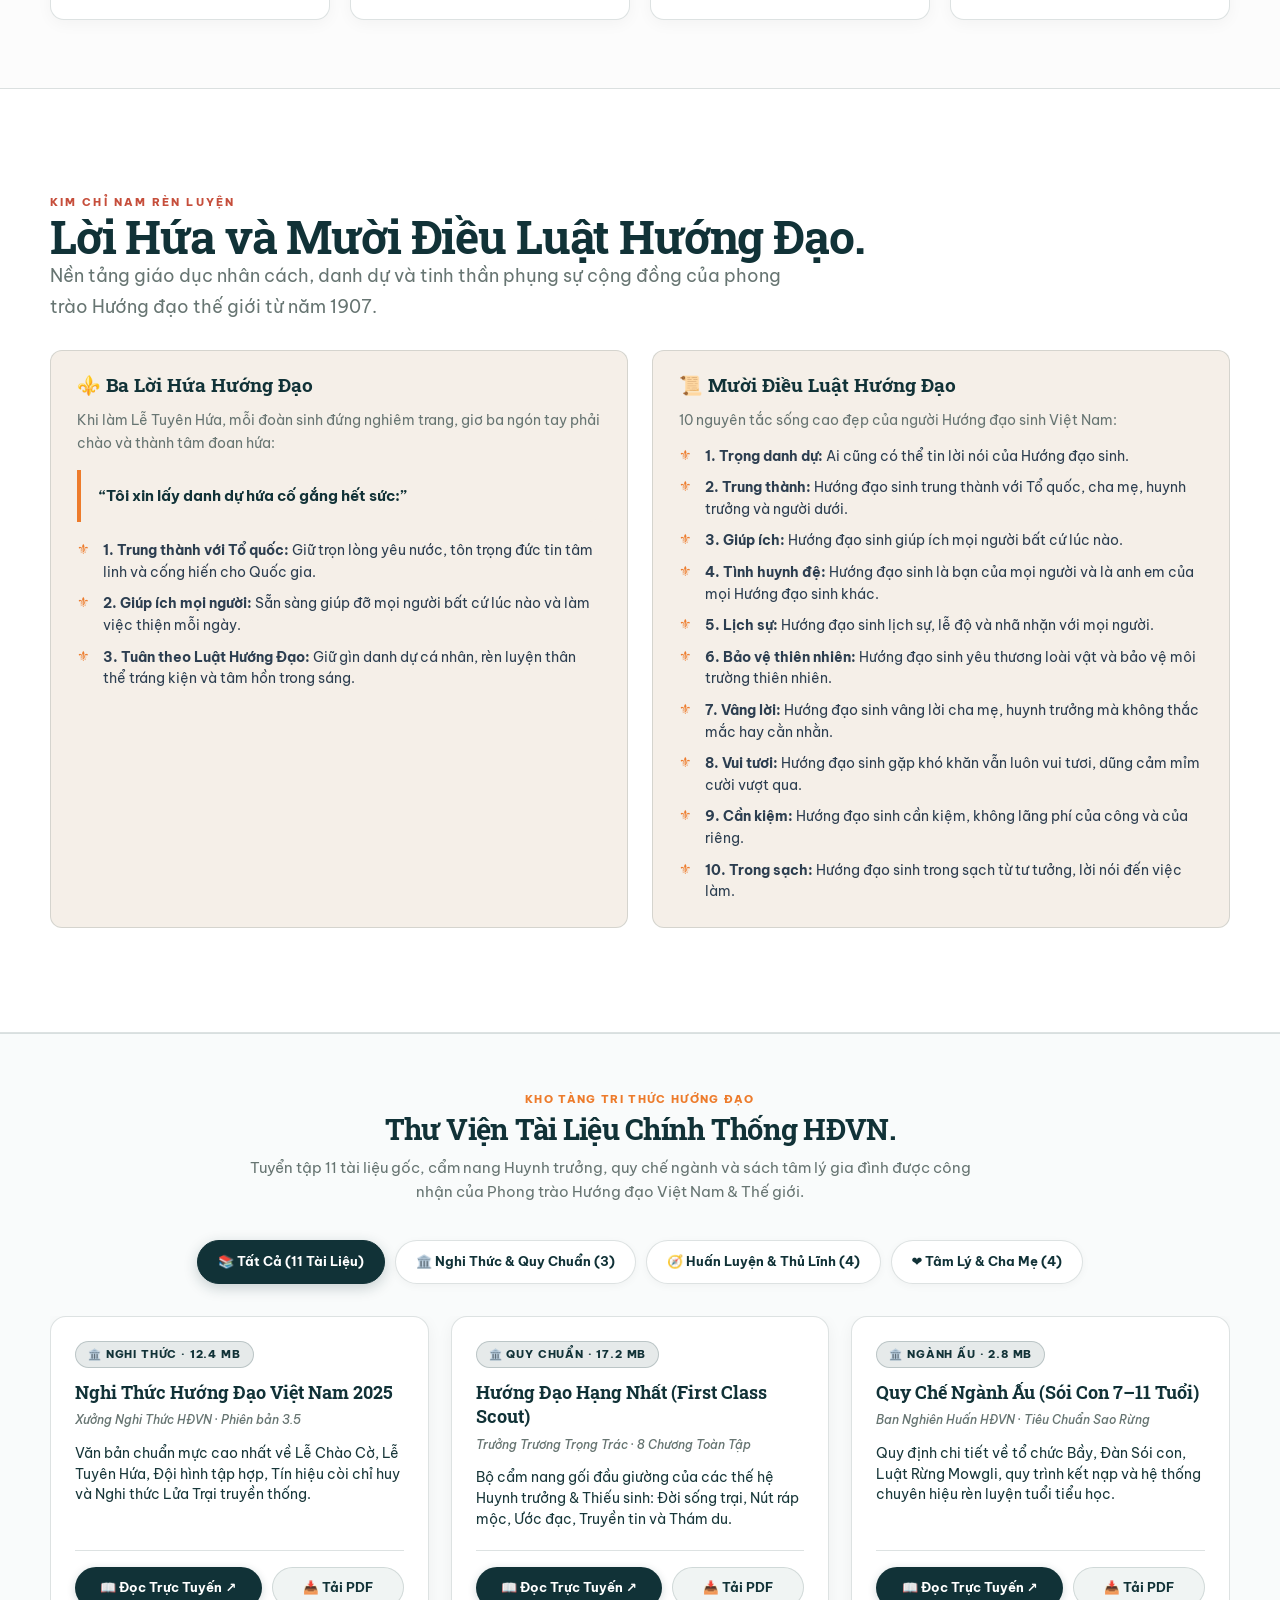
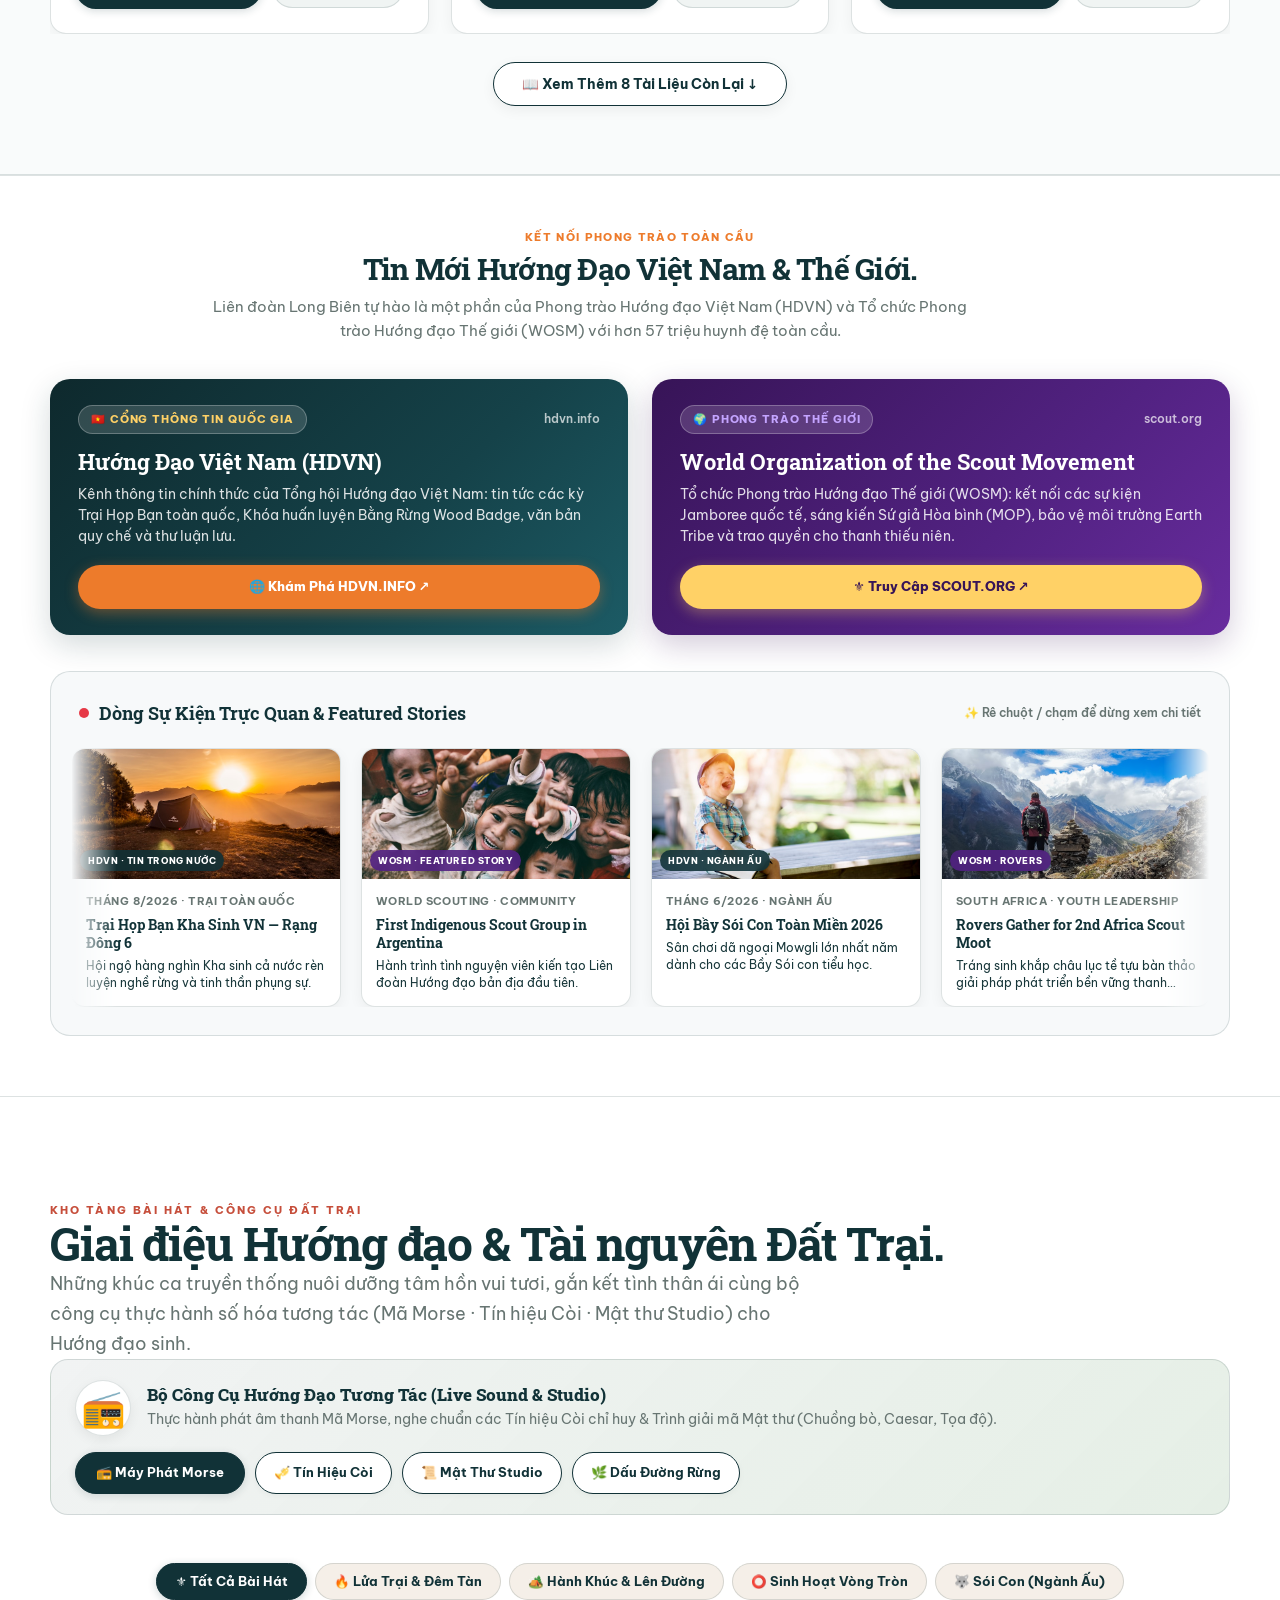
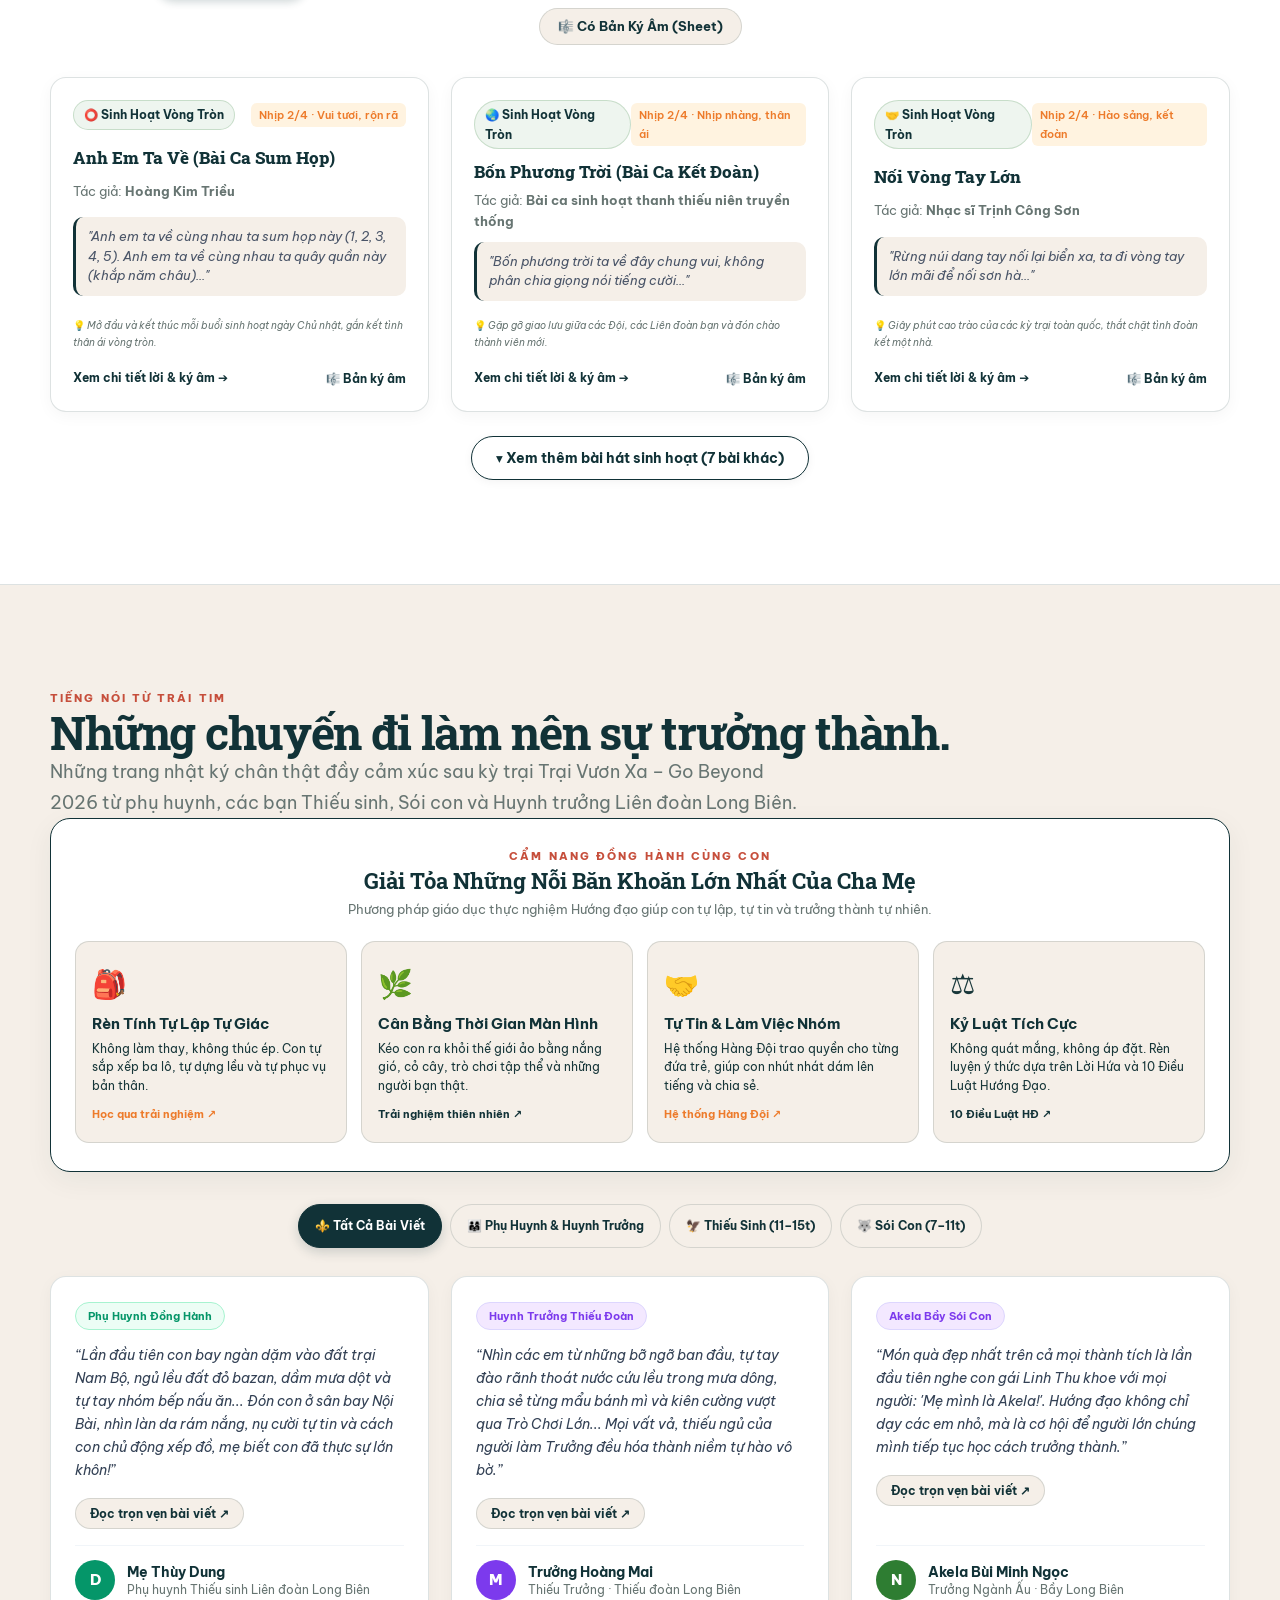
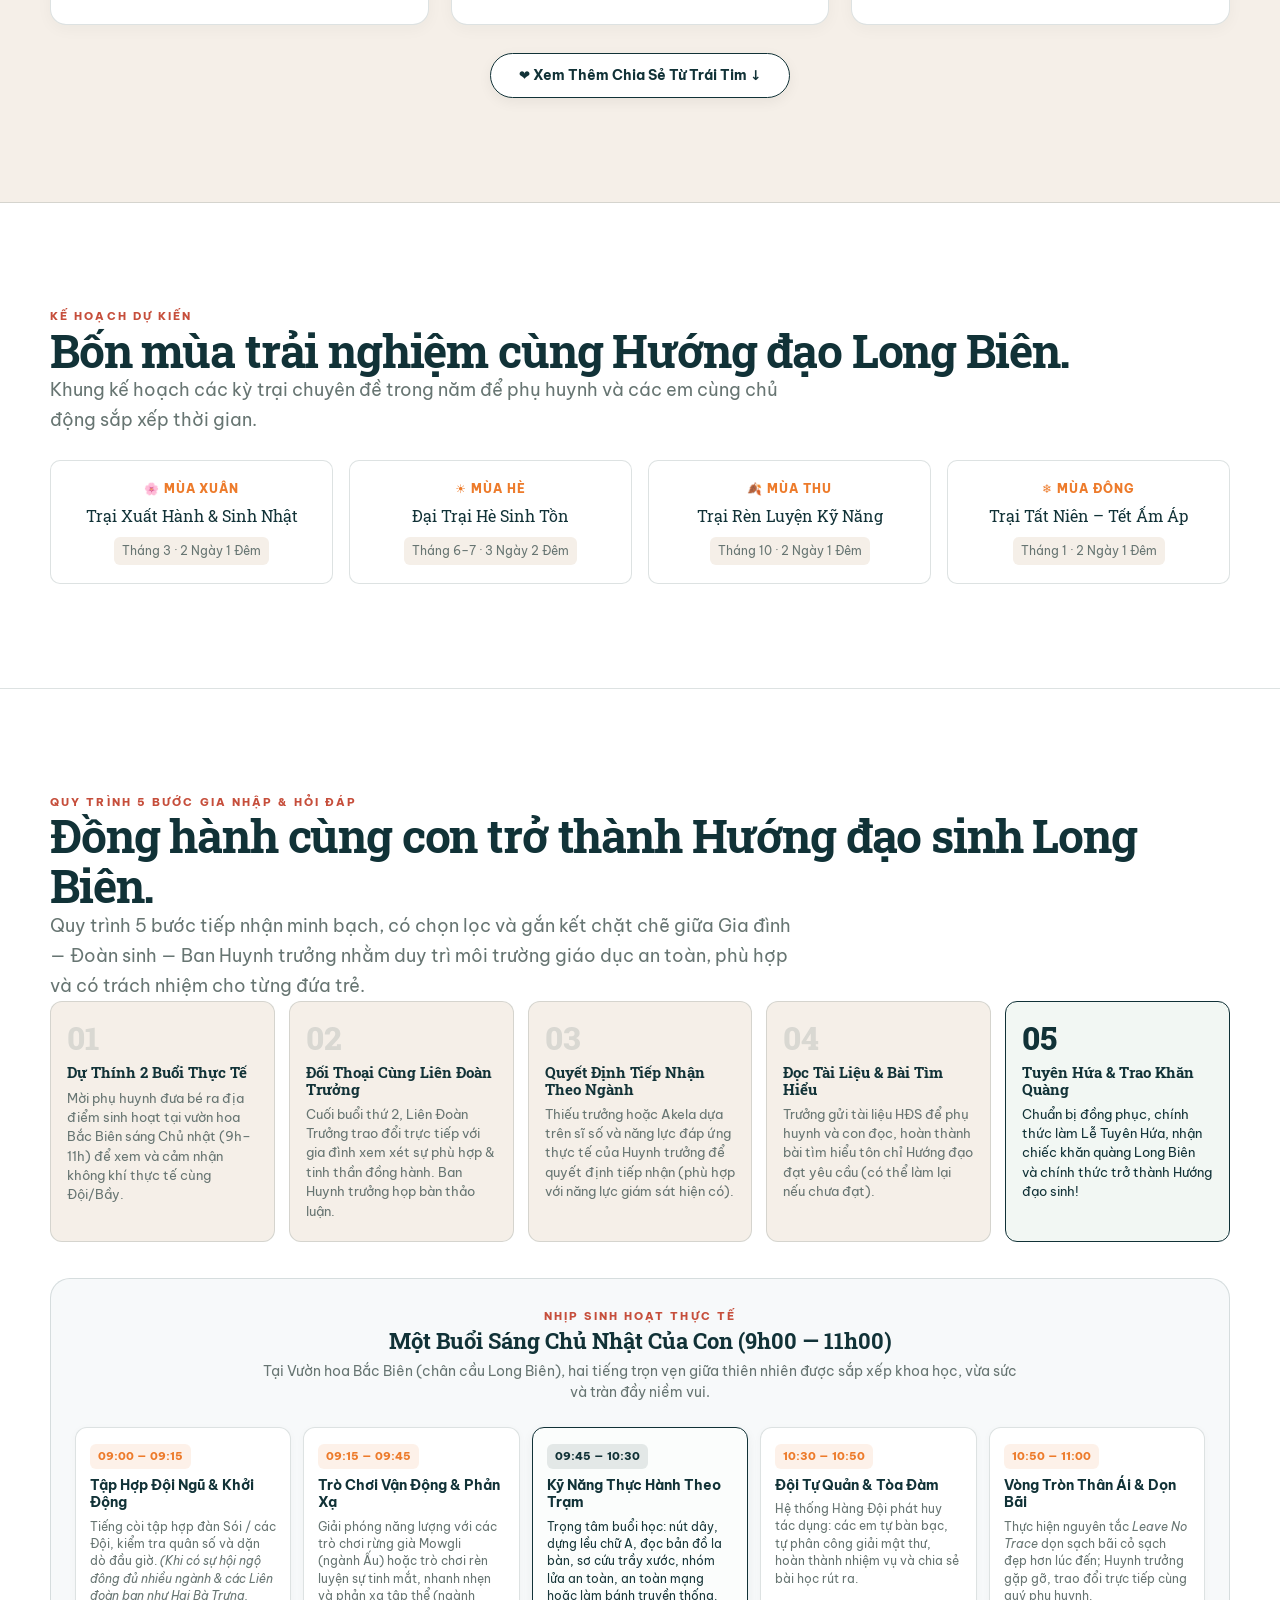
==== commit e4049cbb: "fix(security): resolve XSS, consolidate telemetry, remove dead code per Alibaba OCR standards" ====
--- a/index.html
+++ b/index.html
@@ -2784,440 +2784,15 @@
   </script>
 
   
-  <!-- Long Bien Scouts vNext — Instant Search Engine -->
-  <script>
-/* ========================================================
-   LONG BIEN SCOUTS — INSTANT CLIENT-SIDE SITE SEARCH ENGINE
-   High-performance, zero-dependency in-memory fuzzy & keyword search
-   ======================================================== */
-
-(function() {
-  // Static Core Knowledge & FAQ Index
-  const BASE_SEARCH_INDEX = [
-    {
-      title: "Lịch Sử & Phát Triển của Hướng Đạo (Infographics)",
-      category: "Thông Tin Cần Biết",
-      badge: "📜 Tư Liệu Trực Quan",
-      keywords: ["lịch sử", "lich su", "phát triển", "phat trien", "nguồn gốc", "nguon goc", "baden powell", "wosm", "lịch sử hình thành", "brownsea", "trần văn khắc", "lịch sử hướng đạo việt nam", "lịch sử phát triển"],
-      desc: "Tư liệu infographic trực quan: Khởi nguồn phong trào Hướng đạo từ năm 1907, lịch sử Hướng đạo Việt Nam và sự hình thành các ngành sinh hoạt.",
-      url: "#lich-su-huong-dao",
-      action: "Xem tư liệu Infographic"
-    },
-
-    // --- 1. AGE & SECTIONS ---
-    {
-      title: "Ngành Ấu (Sói Con 7–11 Tuổi)",
-      category: "Các Ngành Sinh Hoạt",
-      badge: "🐺 Ấu Đoàn",
-      keywords: ["7 tuổi", "8 tuổi", "9 tuổi", "10 tuổi", "11 tuổi", "tiểu học", "sói con", "ấu đoàn", "ngành ấu", "gắng sức", "akela", "bầy", "lớp 1", "lớp 2", "lớp 3", "lớp 4", "lớp 5"],
-      desc: "Chương trình giáo dục qua truyện kể rừng già Mowgli và trò chơi vận động, rèn tính tự lập, tự phục vụ và tinh thần làm việc nhóm.",
-      url: "#cac-nganh",
-      action: "Xem chi tiết Ngành Ấu"
-    },
-    {
-      title: "Ngành Thiếu (Thiếu Sinh 11–15 Tuổi)",
-      category: "Các Ngành Sinh Hoạt",
-      badge: "⚜️ Thiếu Đoàn",
-      keywords: ["11 tuổi", "12 tuổi", "13 tuổi", "14 tuổi", "15 tuổi", "thcs", "cấp 2", "thiếu sinh", "thiếu đoàn", "ngành thiếu", "sắp sẵn", "hàng đội", "đội trưởng", "lớp 6", "lớp 7", "lớp 8", "lớp 9"],
-      desc: "Phương pháp Hàng Đội tự quản: tự phân công, tự xoay xở, rèn kỹ năng sinh tồn, dã ngoại, dựng lều, thám du và lãnh đạo.",
-      url: "#cac-nganh",
-      action: "Xem chi tiết Ngành Thiếu"
-    },
-    {
-      title: "Ngành Tráng (Tráng Sinh 18+ Tuổi)",
-      category: "Các Ngành Sinh Hoạt",
-      badge: "🏕️ Tráng Đoàn",
-      keywords: ["18 tuổi", "đại học", "thanh niên", "tráng sinh", "tráng đoàn", "ngành tráng", "phụng sự", "tình nguyện", "giúp ích"],
-      desc: "Ngành lớn nhất: chuyển từ người tham gia sang người dẫn dắt, tổ chức chương trình và thực hiện các dự án phụng sự cộng đồng.",
-      url: "#cac-nganh",
-      action: "Xem chi tiết Ngành Tráng"
-    },
-
-    // --- 2. FAQ & ONBOARDING KEYWORDS ---
-    {
-      title: "Học Phí & Chi Phí Tham Gia",
-      category: "Hỏi Đáp Phụ Huynh",
-      badge: "💰 Chi Phí 0đ",
-      keywords: ["học phí", "chi phí", "bao nhiêu tiền", "đóng tiền", "phi lợi nhuận", "học phí không", "kinh phí", "miễn phí", "tiền"],
-      desc: "Liên đoàn hoạt động phi lợi nhuận, hoàn toàn KHÔNG thu học phí. Các kỳ trại thực tế được tính toán minh bạch chi phí ăn ở, xe cộ.",
-      url: "#hoi-dap",
-      action: "Xem chi tiết câu trả lời"
-    },
-    {
-      title: "Quy Trình 2 Buổi Dự Thính Trải Nghiệm Thực Tế",
-      category: "Gia Nhập & Đăng Ký",
-      badge: "🌱 Dự Thính",
-      keywords: ["dự thính", "học thử", "trải nghiệm thử", "tham gia thử", "buổi đầu", "quy trình", "đăng ký", "thủ tục", "xin vào", "nhập đoàn"],
-      desc: "Phụ huynh đưa con đến trải nghiệm thực tế 2 buổi sáng Chủ nhật tại Vườn hoa Bắc Biên trước khi gia đình và Liên đoàn quyết định kết nạp.",
-      url: "#quy-trinh",
-      action: "Xem quy trình 5 bước"
-    },
-    {
-      title: "Lịch Sinh Hoạt & Địa Điểm (Sáng Chủ Nhật)",
-      category: "Thông Tin Cần Biết",
-      badge: "📅 Lịch Định Kỳ",
-      keywords: ["chủ nhật", "thời gian", "mấy giờ", "ở đâu", "địa điểm", "bắc biên", "vườn hoa bắc biên", "ngọc thụy", "long biên", "lịch sinh hoạt", "giờ"],
-      desc: "Sinh hoạt đều đặn từ 09h00 đến 11h00 sáng Chủ nhật hằng tuần tại Vườn hoa Bắc Biên (chân cầu Long Biên, Ngọc Thụy, Hà Nội).",
-      url: "#journeyTitle",
-      action: "Xem địa điểm & chỉ đường"
-    },
-    {
-      title: "Chính Sách An Toàn Trẻ Em (Safe From Harm)",
-      category: "Cam Kết Giáo Dục",
-      badge: "🛡️ An Toàn Trẻ Em",
-      keywords: ["an toàn", "bảo vệ trẻ em", "safe from harm", "đánh mắng", "bạo lực", "nguyên tắc 2 người", "quy tắc ứng xử"],
-      desc: "Tham chiếu nguyên tắc Safe from Harm của WOSM: Không bạo lực thân thể hay tinh thần, luôn có tối thiểu 2 Trưởng/phụ huynh giám sát.",
-      url: "#quy-trinh",
-      action: "Xem cam kết 3 bên"
-    },
-
-    // --- 3. KEY SCOUTCRAFT SKILLS ---
-    {
-      title: "Nút Ghế Đơn (Bowline Knot)",
-      category: "Kỹ Năng Hướng Đạo",
-      badge: "🪢 Scoutcraft",
-      keywords: ["nút ghế", "nút ghế đơn", "bowline", "nút dây", "cứu thương", "cứu nạn", "dây thừng", "vua các loại nút"],
-      desc: "Vua của các loại nút dây: tạo vòng tròn cố định không bị thít chặt, dùng để cứu người dưới giếng sâu, vách núi hoặc cột dây thuyền.",
-      url: "#ky-nang",
-      skillId: "nut-ghe-don-bowline",
-      action: "Mở bài học & Infographic"
-    },
-    {
-      title: "Ráp Cây Chữ Thập & Ráp Vuông (Square Lashing)",
-      category: "Kỹ Năng Hướng Đạo",
-      badge: "🪢 Scoutcraft",
-      keywords: ["ráp vuông", "ráp cây", "lashing", "dựng trại", "cột cờ", "bàn ghế dã ngoại", "scoutcraft", "công trình trại"],
-      desc: "Kỹ thuật liên kết 2 cây gỗ vuông góc nhau, nền tảng để dựng cổng trại, tháp quan sát, bàn ăn dã ngoại và cầu khỉ.",
-      url: "#ky-nang",
-      skillId: "rap-vuong-square-lashing",
-      action: "Mở bài học & Infographic"
-    },
-    {
-      title: "Phương Pháp Nhóm Lửa An Toàn & Bếp Dã Ngoại",
-      category: "Kỹ Năng Hướng Đạo",
-      badge: "🔥 Firecraft",
-      keywords: ["nhóm lửa", "tạo lửa", "tam giác lửa", "bếp dã ngoại", "củi", "mồi lửa", "an toàn lửa", "nấu ăn dã chiến"],
-      desc: "Nguyên lý Tam giác tạo lửa (Nhiệt - Oxy - Nhiên liệu), kỹ thuật xếp củi hình nón/kim tự tháp và an toàn dập lửa Leave No Trace.",
-      url: "#ky-nang",
-      skillId: "tam-giac-tao-lua",
-      action: "Mở bài học & Infographic"
-    },
-    {
-      title: "Định Hướng Bằng La Bàn & Bản Đồ Địa Hình",
-      category: "Kỹ Năng Hướng Đạo",
-      badge: "🧭 Navigation",
-      keywords: ["la bàn", "bản đồ", "định hướng", "phương vị", "tìm đường", "góc phương vị", "lạc đường", "mặt trời"],
-      desc: "Cách sử dụng la bàn Silva ngắm góc phương vị (Azimuth), đọc đường đồng mức bản đồ địa hình và tìm hướng bằng thiên nhiên.",
-      url: "#ky-nang",
-      skillId: "su-dung-la-ban-dia-la",
-      action: "Mở bài học & Infographic"
-    },
-    {
-      title: "Sơ Cứu Trầy Xước, Bỏng & Băng Bó Vết Thương",
-      category: "Kỹ Năng Hướng Đạo",
-      badge: "🩹 First Aid",
-      keywords: ["sơ cứu", "băng bó", "vết thương", "trầy xước", "bỏng", "chảy máu", "băng tam giác", "túi sơ cấp cứu"],
-      desc: "Xử lý chuẩn y khoa các tai nạn dã ngoại: rửa sạch vết thương, cầm máu, băng ép tam giác và sơ cứu say nắng, bỏng nhẹ.",
-      url: "#ky-nang",
-      skillId: "xu-ly-vet-cat-tray-xuoc",
-      action: "Mở bài học & Infographic"
-    },
-    {
-      title: "Bảng Mã Morse & Kỹ Thuật Truyền Tin Bằng Âm Thanh / Ánh Sáng",
-      category: "Kỹ Năng Hướng Đạo",
-      badge: "🚩 Signaling",
-      keywords: ["morse", "mã morse", "tít te", "truyền tin", "mật thư", "âm thanh", "còi", "đèn pin", "tín hiệu"],
-      desc: "Học bảng mã Morse quốc tế theo các nhóm chữ đối xứng, luyện phản xạ nghe tiếng còi tít-te và dịch mật thư đất trại.",
-      url: "#ky-nang",
-      skillId: "morse-am-thanh-anh-sang",
-      action: "Mở bài học & Infographic"
-    },
-
-        // --- 5. EXTENDED PRACTICAL SCOUTCRAFT & ESSENTIALS ---
-    {
-      title: "Kỹ Năng Sinh Tồn & Mưu Sinh Thoát Hiểm Dã Ngoại",
-      category: "Kỹ Năng Hướng Đạo",
-      badge: "🏕️ Sinh Tồn",
-      keywords: ["sinh tồn", "sinh ton", "mưu sinh", "muu sinh", "thoát hiểm", "thoat hiem", "rừng rậm", "kỹ năng sống", "tồn tại", "nguy hiểm", "dã ngoại"],
-      desc: "Nguyên tắc sinh tồn STOP, cách lọc nước dã chiến, tìm nơi trú ẩn khẩn cấp và bảo vệ thân nhiệt giữa thiên nhiên hoang dã.",
-      url: "#ky-nang",
-      skillId: "nguyen-tac-sinh-ton-stop",
-      action: "Mở bài học & Infographic"
-    },
-    {
-      title: "Địa Điểm Sinh Hoạt & Hướng Dẫn Chỉ Đường (Vườn Hoa Bắc Biên)",
-      category: "Thông Tin Cần Biết",
-      badge: "📍 Địa Điểm",
-      keywords: ["địa chỉ", "dia chi", "ở đâu", "o dau", "bắc biên", "bac bien", "chỉ đường", "chi duong", "vườn hoa", "vuon hoa", "ngọc thụy", "ngoc thuy", "bản đồ", "ban do"],
-      desc: "Vườn hoa Bắc Biên (chân cầu Long Biên, lối rẽ đê Ngọc Thụy, quận Long Biên, Hà Nội). Không gian xanh mát ven bãi sông Hồng.",
-      url: "#journeyTitle",
-      action: "Xem bản đồ & chỉ đường"
-    },
-    {
-      title: "Sơ Cấp Cứu & Xử Lý Chấn Thương Ngoài Trời",
-      category: "Kỹ Năng Hướng Đạo",
-      badge: "🩹 Sơ Cứu",
-      keywords: ["sơ cứu", "so cuu", "băng bó", "bang bo", "vết thương", "vet thuong", "cứu thương", "cuu thuong", "say nắng", "chảy máu", "túi y tế"],
-      desc: "Quy trình sơ cấp cứu ban đầu (DRABC), rửa sát khuẩn vết thương hở, xử trí bỏng nhiệt và kỹ thuật quấn băng tam giác chuẩn.",
-      url: "#ky-nang",
-      skillId: "xu-ly-vet-cat-tray-xuoc",
-      action: "Mở bài học & Infographic"
-    },
-    {
-      title: "Ngành Thiếu (Thiếu Sinh 11–15 Tuổi)",
-      category: "Các Ngành Sinh Hoạt",
-      badge: "⚜️ Thiếu Đoàn",
-      keywords: ["11 tuổi", "12 tuổi", "12 tuoi", "13 tuổi", "13 tuoi", "14 tuổi", "14 tuoi", "15 tuổi", "15 tuoi", "thcs", "cấp 2", "thiếu sinh", "thiếu đoàn", "sắp sẵn"],
-      desc: "Học sinh THCS từ 11–15 tuổi: rèn kỹ năng tự lập, tự quản hàng đội, thám du rừng sâu, dựng trại và lửa bếp dã chiến.",
-      url: "#cac-nganh",
-      action: "Xem chi tiết Ngành Thiếu"
-    },
-
-    // --- 4. PARENTING & STORIES ---
-    {
-      title: "Góc Phụ Huynh: Rèn Luyện Tính Tự Lập Cho Con",
-      category: "Góc Phụ Huynh",
-      badge: "❤️ Nuôi Con Tự Lập",
-      keywords: ["tự lập", "tự chăm sóc", "nuôi dạy con", "trách nhiệm", "ỷ lại", "phụ huynh", "cha mẹ", "tính cách", "trưởng thành"],
-      desc: "Làm thế nào để con tự giác sắp xếp ba lô, tự chuẩn bị bữa ăn và không còn ỷ lại vào cha mẹ? Bài học từ phương pháp Hướng đạo.",
-      url: "#goc-phu-huynh",
-      action: "Đọc cẩm nang phụ huynh"
-    },
-    {
-      title: "Góc Phụ Huynh: Giúp Con Cân Bằng Thời Gian Màn Hình",
-      category: "Góc Phụ Huynh",
-      badge: "🌿 Về Với Thiên Nhiên",
-      keywords: ["màn hình", "điện thoại", "ipad", "game", "nghiện game", "nghiện điện thoại", "digital detox", "thiên nhiên", "ngoài trời"],
-      desc: "Phương pháp kéo trẻ ra khỏi màn hình tivi, điện thoại bằng những hoạt động thực tế cuốn hút giữa cỏ cây và bạn bè trang lứa.",
-      url: "#goc-phu-huynh",
-      action: "Đọc cẩm nang phụ huynh"
-    },
-    {
-      title: "Nhật Ký Trại Vươn Xa: Con Lớn Khôn Sau Chuyến Bay Ngàn Dặm",
-      category: "Tiếng Nói Từ Trái Tim",
-      badge: "💌 Mẹ Thùy Dung",
-      keywords: ["thùy dung", "mẹ thùy dung", "vươn xa", "cảm nhận", "nhật ký", "tâm thư", "đất trại", "sân bay nội bài"],
-      desc: "Trang nhật ký xúc động của phụ huynh khi đón con gái rám nắng, tự tin và tự lập trở về sau kỳ trại toàn quốc tại Nam Bộ.",
-      url: "#goc-phu-huynh",
-      storyId: "phuhuynh-thuydung",
-      action: "Đọc trọn vẹn bài viết"
-    }
-  ];
-
-  // Helper to compile dynamic index combining Base + window.SCOUT_SKILLS_DATA
-  function getFullSearchIndex() {
-    let index = [...BASE_SEARCH_INDEX];
-    if (window.SCOUT_SKILLS_DATA && Array.isArray(window.SCOUT_SKILLS_DATA)) {
-      window.SCOUT_SKILLS_DATA.forEach(s => {
-        // avoid duplicating items already in BASE_SEARCH_INDEX
-        if (!index.some(item => item.skillId === s.id)) {
-          index.push({
-            title: s.title,
-            category: "Kho Kỹ Năng Hướng Đạo",
-            badge: "⚜️ Kỹ Năng",
-            keywords: [s.title, s.subcategory || '', s.category || '', ...(s.tags || [])],
-            desc: s.shortDescription || s.purpose || "Kỹ năng thực hành Hướng đạo chính thức.",
-            url: "#ky-nang",
-            skillId: s.id,
-            action: "Mở bài học & Infographic"
-          });
-        }
-      });
-    }
-    return index;
-  }
-
-  // Global ScoutSearch API
-  window.ScoutSearch = {
-    openModal: function() {
-      if (typeof closeMobileNav === 'function') closeMobileNav();
-        if (typeof closeHistoryModal === 'function') closeHistoryModal();
-      const modal = document.getElementById('siteSearchModal');
-      const input = document.getElementById('siteSearchInput');
-      if (modal) {
-        modal.classList.add('open');
-        modal.style.display = 'flex';
-        document.body.style.overflow = 'hidden';
-        if (input) {
-          setTimeout(() => {
-            input.focus();
-            input.select();
-          }, 80);
-          if (!input.value) this.renderQuickSuggestions();
-        }
-      }
-    },
-
-        closeModal: function(e) {
-      if (e) {
-        if (typeof e.stopPropagation === 'function') e.stopPropagation();
-        if (typeof e.preventDefault === 'function') e.preventDefault();
-      }
-      const modal = document.getElementById('siteSearchModal');
-      if (modal) {
-        modal.classList.remove('open');
-        modal.style.display = 'none';
-        modal.setAttribute('aria-hidden', 'true');
-      }
-      document.body.style.overflow = '';
-      const input = document.getElementById('siteSearchInput');
-      if (input) {
-        input.value = '';
-      }
-    },
-
-    normalize: function(text) {
-      return (text || '').toLowerCase()
-        .normalize('NFD').replace(/[\u0300-\u036f]/g, '')
-        .replace(/đ/g, 'd').replace(/Đ/g, 'd')
-        .trim();
-    },
-
-    performSearch: function(rawQuery) {
-      const q = this.normalize(rawQuery);
-      const resBox = document.getElementById('siteSearchResults');
-      if (!resBox) return;
-
-      if (!q) {
-        this.renderQuickSuggestions();
-        return;
-      }
-
-      const allItems = getFullSearchIndex();
-      const matches = allItems.filter(item => {
-        const titleNorm = this.normalize(item.title);
-        const descNorm = this.normalize(item.desc);
-        const catNorm = this.normalize(item.category);
-        const kwNorm = (item.keywords || []).map(k => this.normalize(k)).join(' ');
-
-        return titleNorm.includes(q) || descNorm.includes(q) || catNorm.includes(q) || kwNorm.includes(q);
-      });
-
-      if (matches.length === 0) {
-        resBox.innerHTML = `
-          <div class="search-empty-state">
-            <span style="font-size:36px;display:block;margin-bottom:8px;">🔍</span>
-            <strong style="color:var(--forest);font-size:15px;display:block;margin-bottom:4px;">Không tìm thấy kết quả phù hợp cho "${rawQuery}"</strong>
-            <p style="color:var(--muted);font-size:13px;margin:0;">Thử tìm kiếm với các từ khóa phổ biến: <em>"9 tuổi", "học phí", "nút ghế", "chủ nhật", "dự thính"</em></p>
-          </div>
-        `;
-        return;
-      }
-
-      let html = `<div class="search-results-list">`;
-      matches.slice(0, 20).forEach(item => {
-        const clickHandler = item.skillId 
-          ? `onclick="ScoutSearch.closeModal(); if(window.ScoutSkills) window.ScoutSkills.openModal('${item.skillId}');"`
-          : (item.storyId 
-              ? `onclick="ScoutSearch.closeModal(); if(window.openStoryModal) window.openStoryModal('${item.storyId}');"`
-              : `onclick="ScoutSearch.closeModal();"`);
-
-        html += `
-          <a class="search-result-item" href="${item.url}" ${clickHandler}>
-            <div class="search-item-head">
-              <span class="search-item-badge">${item.badge}</span>
-              <span class="search-item-cat">${item.category}</span>
-            </div>
-            <strong class="search-item-title">${item.title}</strong>
-            <p class="search-item-desc">${item.desc}</p>
-            <span class="search-item-action">${item.action} ↗</span>
-          </a>
-        `;
-      });
-      html += `</div>`;
-      resBox.innerHTML = html;
-    },
-
-    renderQuickSuggestions: function() {
-      const resBox = document.getElementById('siteSearchResults');
-      if (!resBox) return;
-
-      resBox.innerHTML = `
-        <div class="search-suggestions-wrap">
-          <div class="search-sugg-title">GỢI Ý TÌM KIẾM NHANH</div>
-          <div class="search-pills-row">
-            <button type="button" class="search-pill" onclick="ScoutSearch.fillQuery('9 tuổi')">🐺 9 tuổi (Ấu)</button>
-            <button type="button" class="search-pill" onclick="ScoutSearch.fillQuery('học phí')">💰 Học phí &amp; Chi phí</button>
-            <button type="button" class="search-pill" onclick="ScoutSearch.fillQuery('nút ghế')">🪢 Nút ghế đơn</button>
-            <button type="button" class="search-pill" onclick="ScoutSearch.fillQuery('chủ nhật')">📅 Sáng Chủ nhật</button>
-            <button type="button" class="search-pill" onclick="ScoutSearch.fillQuery('dự thính')">🌱 2 Buổi dự thính</button>
-            <button type="button" class="search-pill" onclick="ScoutSearch.fillQuery('tự lập')">❤️ Nuôi con tự lập</button>
-          </div>
-        </div>
-      `;
-    },
-
-    fillQuery: function(term) {
-      const input = document.getElementById('siteSearchInput');
-      if (input) {
-        input.value = term;
-        this.performSearch(term);
-        input.focus();
-      }
-    }
-  };
-
-  window.openSearchModal = function() { window.ScoutSearch.openModal(); };
-
-  // Capture-phase Global Delegated Close & Open Handler
-  document.addEventListener('click', function(e) {
-    // 1. Close button clicked
-    const closeBtn = e.target.closest('#searchCloseBtn, .search-close-btn, [data-search-close]');
-    if (closeBtn) {
-      e.preventDefault();
-      e.stopPropagation();
-      window.ScoutSearch.closeModal(e);
-      return;
-    }
-
-    // 2. Clicked on modal dark backdrop directly
-    if (e.target && e.target.id === 'siteSearchModal') {
-      e.preventDefault();
-      e.stopPropagation();
-      window.ScoutSearch.closeModal(e);
-      return;
-    }
-
-    // 3. Open search button clicked
-    const searchBtn = e.target.closest('.nav-search-btn, [data-search], [onclick*="ScoutSearch.openModal"]');
-    if (searchBtn && !searchBtn.closest('#siteSearchModal')) {
-      e.preventDefault();
-      e.stopPropagation();
-      window.ScoutSearch.openModal();
-    }
-  }, true);
-
-  // Capture-phase Escape key handler
-  window.addEventListener('keydown', function(e) {
-    if (e.key === 'Escape' || e.key === 'Esc' || e.keyCode === 27) {
-      const modal = document.getElementById('siteSearchModal');
-      if (modal && (modal.classList.contains('open') || modal.style.display === 'flex')) {
-        e.preventDefault();
-        e.stopPropagation();
-        window.ScoutSearch.closeModal(e);
-      }
-    }
-    if ((e.ctrlKey || e.metaKey) && (e.key === 'k' || e.key === 'K')) {
-      e.preventDefault();
-      window.ScoutSearch.openModal();
-    }
-    if (e.key === '/' && document.activeElement.tagName !== 'INPUT' && document.activeElement.tagName !== 'TEXTAREA') {
-      e.preventDefault();
-      window.ScoutSearch.openModal();
-    }
-  }, true);
-
-})();
-
-  </script>
+  <!-- Long Bien Scouts — Instant Search Engine -->
+  <script defer src="js/site-search.js"></script>
 
 
   <!-- Vercel Web Analytics & Performance Insights -->
   <script defer src="/_vercel/insights/script.js"></script>
   
   <!-- Integrated Scout Analytics Engine -->
-  <script defer src="js/analytics-tracker.js"></script>
-
+  
   <!-- Google Analytics 4 (GA4) Bridge -->
   <script async src="https://www.googletagmanager.com/gtag/js?id=G-LONG_BIEN_SCOUTS"></script>
   <script>
@@ -3353,6 +2928,7 @@
             <a class="dropdown-item" href="#hoi-dap" data-vi="Hỏi Đáp Cho Phụ Huynh" data-en="Parent FAQ">Hỏi Đáp Cho Phụ Huynh</a>
             <a class="dropdown-item" href="#cam-nang" data-vi="🎵 Bài Hát &amp; Cẩm Nang Trại" data-en="🎵 Scout Songs &amp; Handbook">🎵 Bài Hát &amp; Cẩm Nang Trại</a>
             <a class="dropdown-item" href="#thu-vien-tai-lieu" data-vi="📚 Thư Viện Tài Liệu (11 Sách)" data-en="📚 Scouting Literature">📚 Thư Viện Tài Liệu (11 Sách)</a>
+            <a class="dropdown-item" href="tailieu.html" data-vi="📖 Tài Liệu Sinh Hoạt HĐ (21 Sách)" data-en="📖 Scout Activity Docs (21 Books)">📖 Tài Liệu Sinh Hoạt HĐ (21 Sách) <span style="background:var(--fire);color:#fff;font-size:10px;padding:2px 6px;border-radius:10px;margin-left:4px;font-weight:700;">MỚI</span></a>
             <a class="dropdown-item" href="#su-kien-hdvn" data-vi="⚜️ Sự Kiện HĐVN (hdvn.info)" data-en="⚜️ National Scout Events">⚜️ Sự Kiện HĐVN (hdvn.info)</a>
           </div>
         </div>
@@ -3427,6 +3003,7 @@
       <a class="mob-item" href="#hoi-dap" onclick="closeMobileNav()" data-vi="Hỏi Đáp Cho Phụ Huynh" data-en="Parent FAQ">Hỏi Đáp Cho Phụ Huynh</a>
       <a class="mob-item" href="#cam-nang" onclick="closeMobileNav()" data-vi="🎵 Kho Bài Hát &amp; Công Cụ Trại" data-en="🎵 Songs &amp; Camp Tools">🎵 Kho Bài Hát &amp; Công Cụ Trại</a>
       <a class="mob-item" href="#thu-vien-tai-lieu" onclick="closeMobileNav()" data-vi="📚 Thư Viện Tài Liệu (11 Sách)" data-en="📚 Scouting Literature">📚 Thư Viện Tài Liệu (11 Sách)</a>
+      <a class="mob-item" href="tailieu.html" onclick="closeMobileNav()" data-vi="📖 Tài Liệu Sinh Hoạt HĐ (21 Sách)" data-en="📖 Scout Activity Docs (21 Books)">📖 Tài Liệu Sinh Hoạt HĐ (21 Sách) <span style="background:var(--fire);color:#fff;font-size:10px;padding:2px 6px;border-radius:10px;margin-left:4px;font-weight:700;">MỚI</span></a>
       <a class="mob-item" href="#su-kien-hdvn" onclick="closeMobileNav()" data-vi="⚜️ Sự Kiện HĐVN (hdvn.info)" data-en="⚜️ National Scout Events">⚜️ Sự Kiện HĐVN (hdvn.info)</a>
     </div>
     <div class="mob-group">
@@ -5522,8 +5099,8 @@
     if (data.poster) {
       posterHtml = `
         <div class="skill-poster-wrap">
-          <a href="${data.poster}" target="_blank" title="Bấm để mở ảnh Infographic gốc khổ lớn">
-            <img src="${data.poster}" alt="${data.title}" class="skill-poster-img" loading="eager" / decoding="async">
+          <a href="${data.poster}" target="_blank" rel="noopener noreferrer" title="Bấm để mở ảnh Infographic gốc khổ lớn">
+            <img src="${data.poster}" alt="${data.title}" class="skill-poster-img" loading="eager" decoding="async">
           </a>
           <div class="skill-poster-hint">🔍 <em>Bấm vào ảnh trên để phóng to / tải ảnh Infographic gốc (Full HD) trong tab mới</em></div>
         </div>
@@ -7165,7 +6742,7 @@
 
       // Copy to clipboard
       if (navigator.clipboard && navigator.clipboard.writeText) {
-        navigator.clipboard.writeText(summaryText);
+        navigator.clipboard.writeText(summaryText).catch(function() {});
       }
 
       alert(`📋 Đã tự động sao chép toàn bộ thông tin đăng ký của bé ${s.childName} vào bộ nhớ tạm!\n\nTrang sẽ mở Zalo của Liên đoàn trưởng Phương Thảo (0982 669 456) ngay bây giờ. Quý phụ huynh chỉ cần dán (Paste) tin nhắn và gửi cho Trưởng Thảo!`);
@@ -7185,7 +6762,7 @@
 <html lang="vi">
 <head>
   <meta charset="UTF-8">
-  <title>Phiếu Tìm Hiểu Đoàn Sinh Mới - ${s.childName || 'Long Biên Scouts'}</title>
+  <title>Phiếu Tìm Hiểu Đoàn Sinh Mới - ${(window.escapeHtml?window.escapeHtml(s.childName):s.childName) || 'Long Biên Scouts'}</title>
   <style>
     body { font-family: 'Times New Roman', serif; padding: 40px; color: #111; line-height: 1.5; font-size: 14px; }
     .header { text-align: center; margin-bottom: 24px; border-bottom: 2px solid #113237; padding-bottom: 14px; }
@@ -7211,21 +6788,21 @@
 
   <div class="sec-title">I. THÔNG TIN ĐOÀN SINH</div>
   <table>
-    <tr><td class="label">Họ và tên bé:</td><td><strong>${s.childName || '...................................................'}</strong></td></tr>
-    <tr><td class="label">Ngày sinh:</td><td>${s.childDob || '................................'}</td></tr>
-    <tr><td class="label">Trường / Lớp:</td><td>${s.childSchool || '................................'}</td></tr>
-    <tr><td class="label">Ngành đăng ký:</td><td><strong>${s.scoutBranch}</strong></td></tr>
-    <tr><td class="label">Sức khỏe &amp; Dị ứng:</td><td>${s.childNotes || 'Bình thường, không có tiền sử bệnh lý đặc biệt'}</td></tr>
+    <tr><td class="label">Họ và tên bé:</td><td><strong>${window.escapeHtml ? window.escapeHtml(s.childName) : s.childName || '...................................................'}</strong></td></tr>
+    <tr><td class="label">Ngày sinh:</td><td>${window.escapeHtml ? window.escapeHtml(s.childDob) : s.childDob || '................................'}</td></tr>
+    <tr><td class="label">Trường / Lớp:</td><td>${window.escapeHtml ? window.escapeHtml(s.childSchool) : s.childSchool || '................................'}</td></tr>
+    <tr><td class="label">Ngành đăng ký:</td><td><strong>${window.escapeHtml ? window.escapeHtml(s.scoutBranch) : s.scoutBranch}</strong></td></tr>
+    <tr><td class="label">Sức khỏe &amp; Dị ứng:</td><td>${window.escapeHtml ? window.escapeHtml(s.childNotes) : s.childNotes || 'Bình thường, không có tiền sử bệnh lý đặc biệt'}</td></tr>
   </table>
 
   <div class="sec-title">II. THÔNG TIN PHỤ HUYNH &amp; GIA ĐÌNH</div>
   <table>
-    <tr><td class="label">Họ tên Phụ huynh:</td><td><strong>${s.parentName || '...................................................'}</strong></td></tr>
-    <tr><td class="label">Số điện thoại / Zalo:</td><td><strong>${s.parentPhone || '................................'}</strong></td></tr>
-    <tr><td class="label">Email:</td><td>${s.parentEmail || '................................'}</td></tr>
-    <tr><td class="label">Địa chỉ cư trú:</td><td>${s.parentAddress || '................................'}</td></tr>
-    <tr><td class="label">Sở thích gia đình:</td><td>${s.hobbies.join(', ') || 'Dã ngoại, rèn luyện kỹ năng sống'}</td></tr>
-    <tr><td class="label">Hỗ trợ Liên đoàn:</td><td>${s.supports.join(', ') || 'Đồng hành cùng các buổi sinh hoạt ngoài trời'}</td></tr>
+    <tr><td class="label">Họ tên Phụ huynh:</td><td><strong>${window.escapeHtml ? window.escapeHtml(s.parentName) : s.parentName || '...................................................'}</strong></td></tr>
+    <tr><td class="label">Số điện thoại / Zalo:</td><td><strong>${window.escapeHtml ? window.escapeHtml(s.parentPhone) : s.parentPhone || '................................'}</strong></td></tr>
+    <tr><td class="label">Email:</td><td>${window.escapeHtml ? window.escapeHtml(s.parentEmail) : s.parentEmail || '................................'}</td></tr>
+    <tr><td class="label">Địa chỉ cư trú:</td><td>${window.escapeHtml ? window.escapeHtml(s.parentAddress) : s.parentAddress || '................................'}</td></tr>
+    <tr><td class="label">Sở thích gia đình:</td><td>${window.escapeHtml ? window.escapeHtml(s.hobbies.join(', ')) : s.hobbies.join(', ') || 'Dã ngoại, rèn luyện kỹ năng sống'}</td></tr>
+    <tr><td class="label">Hỗ trợ Liên đoàn:</td><td>${window.escapeHtml ? window.escapeHtml(s.supports.join(', ')) : s.supports.join(', ') || 'Đồng hành cùng các buổi sinh hoạt ngoài trời'}</td></tr>
   </table>
 
   <div class="signature-grid">
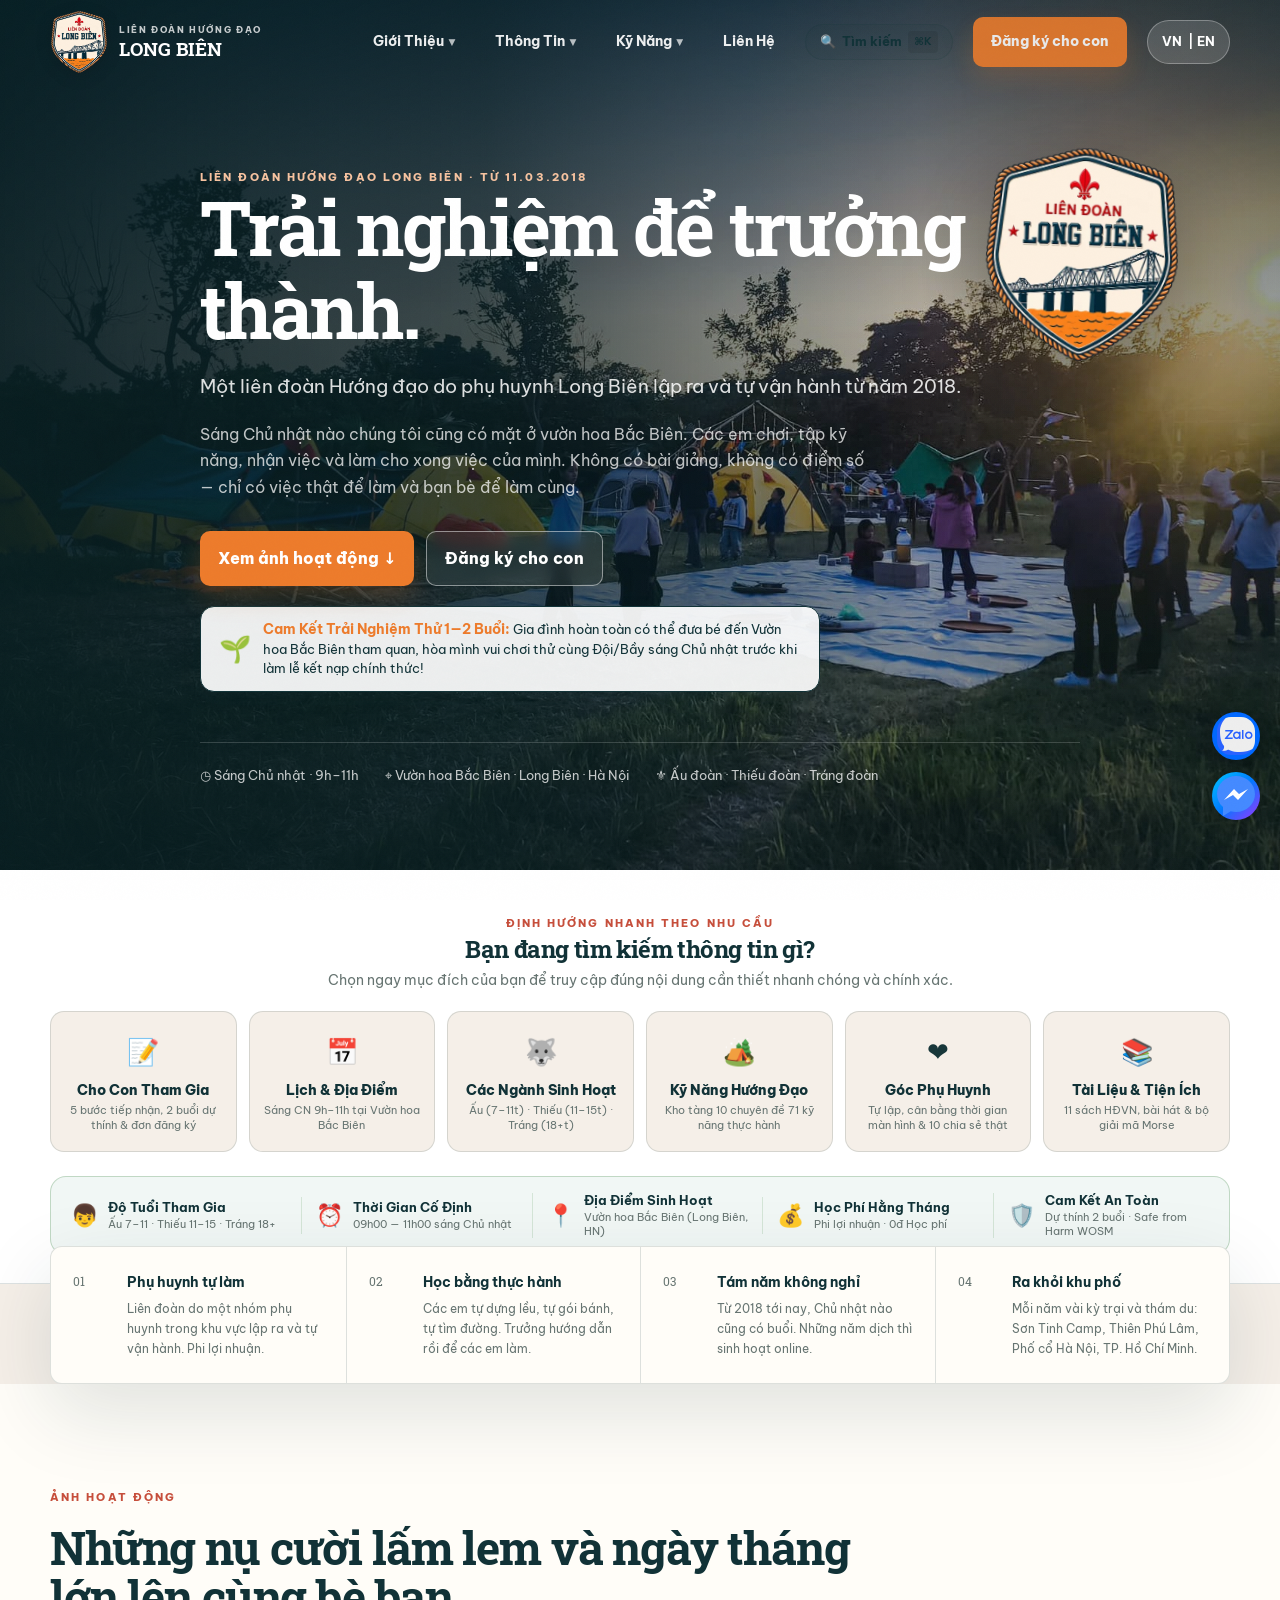
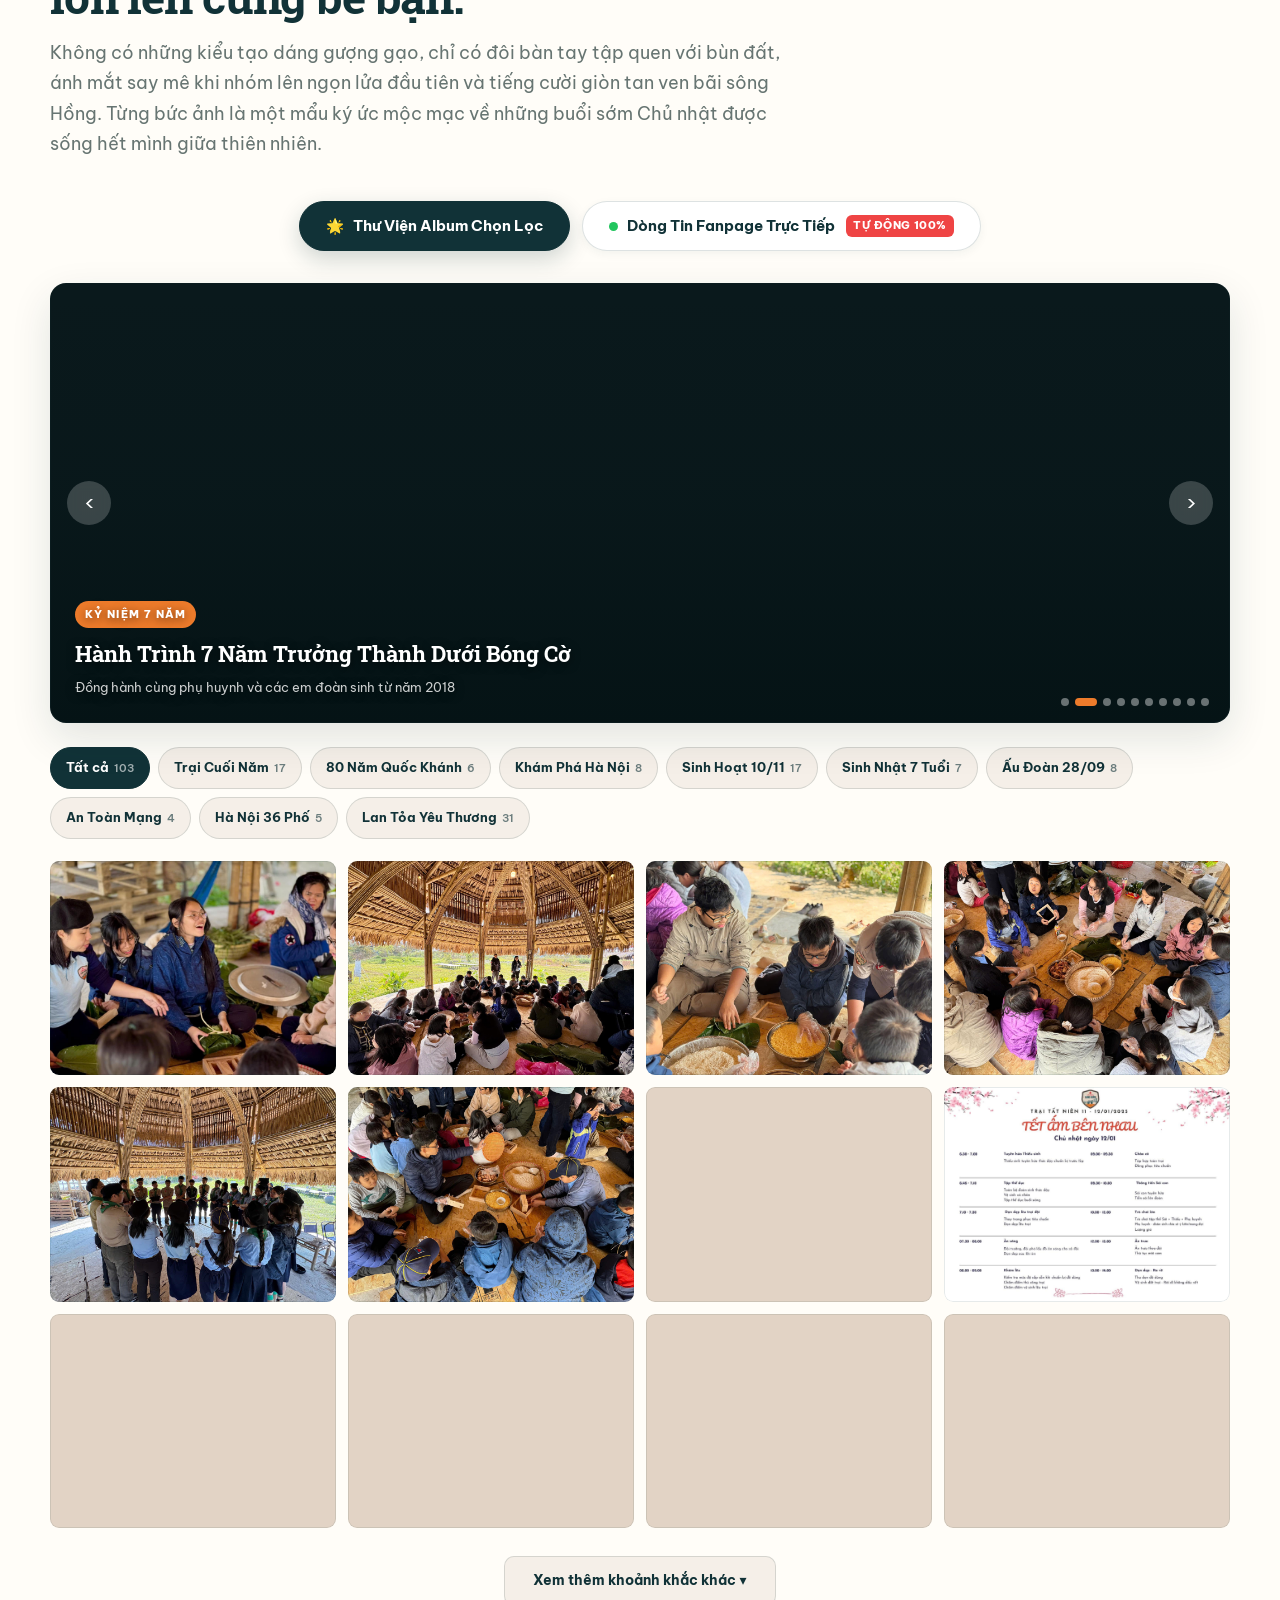
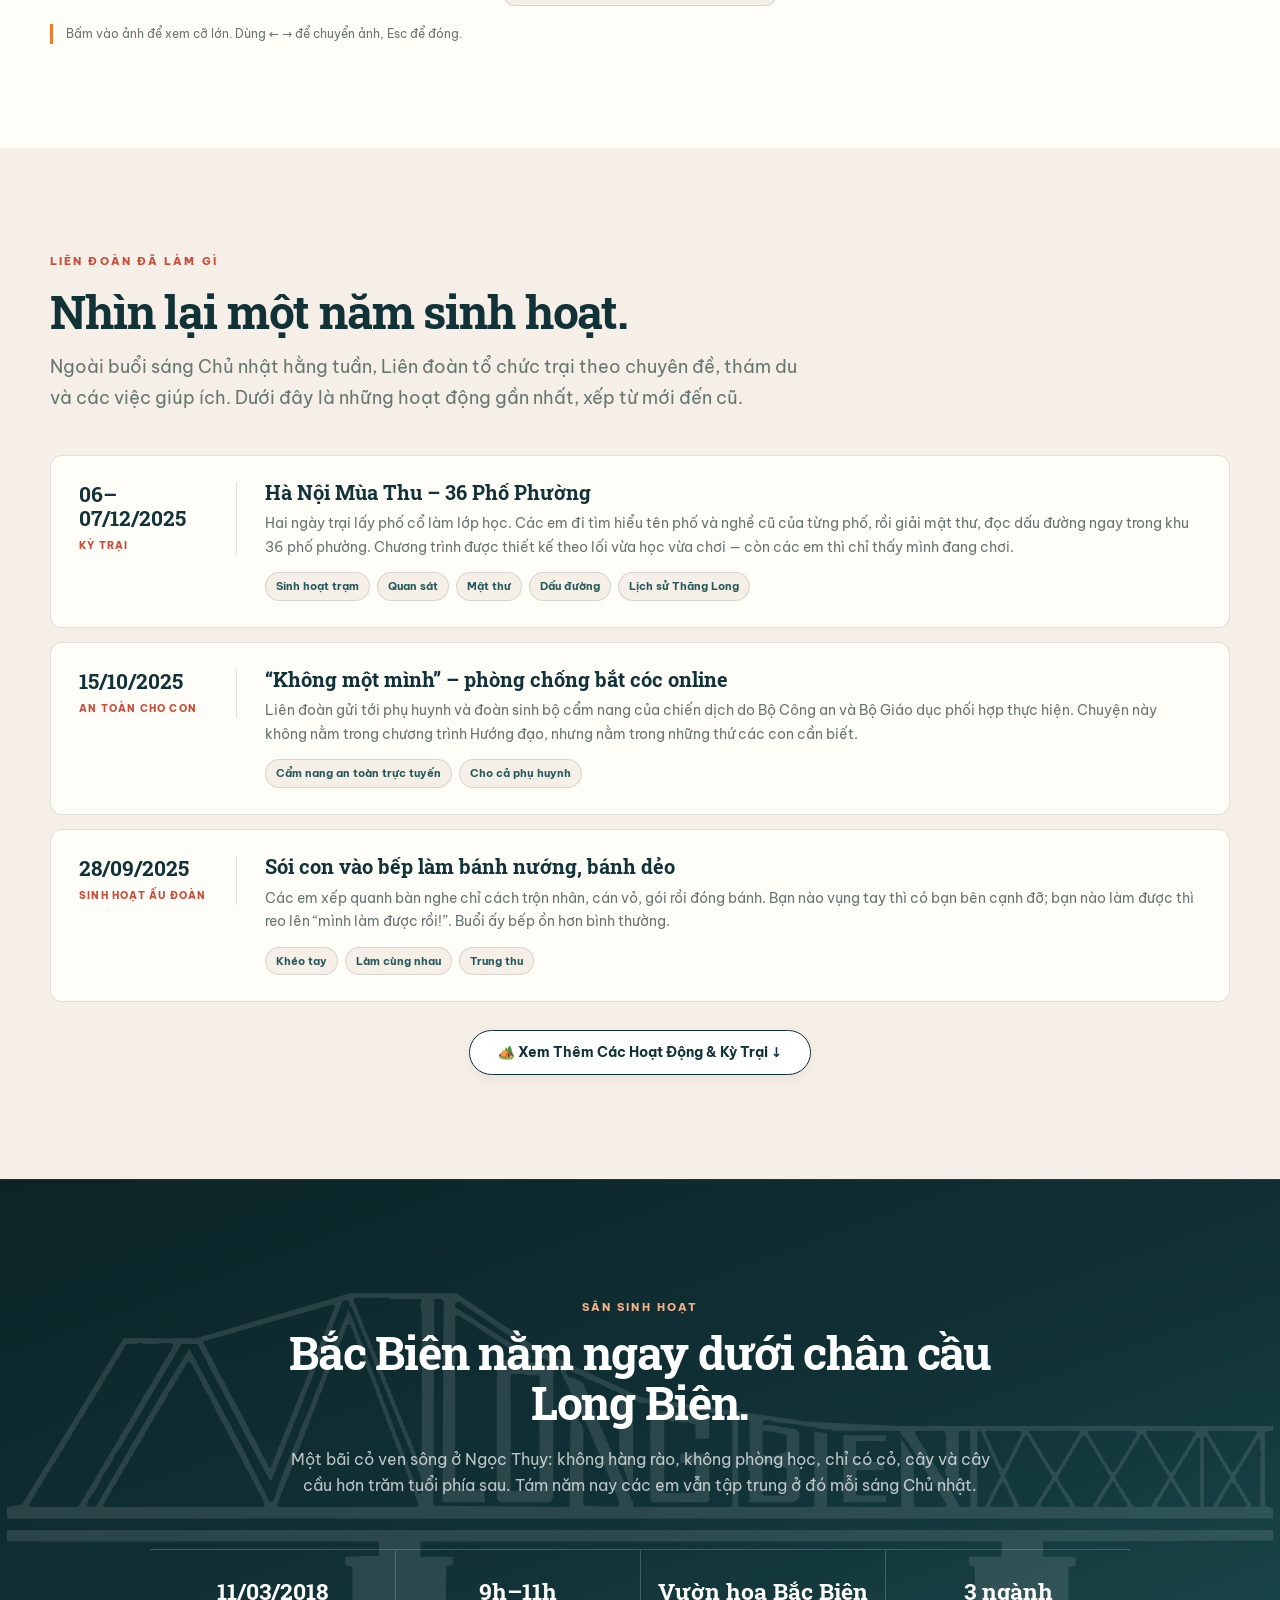
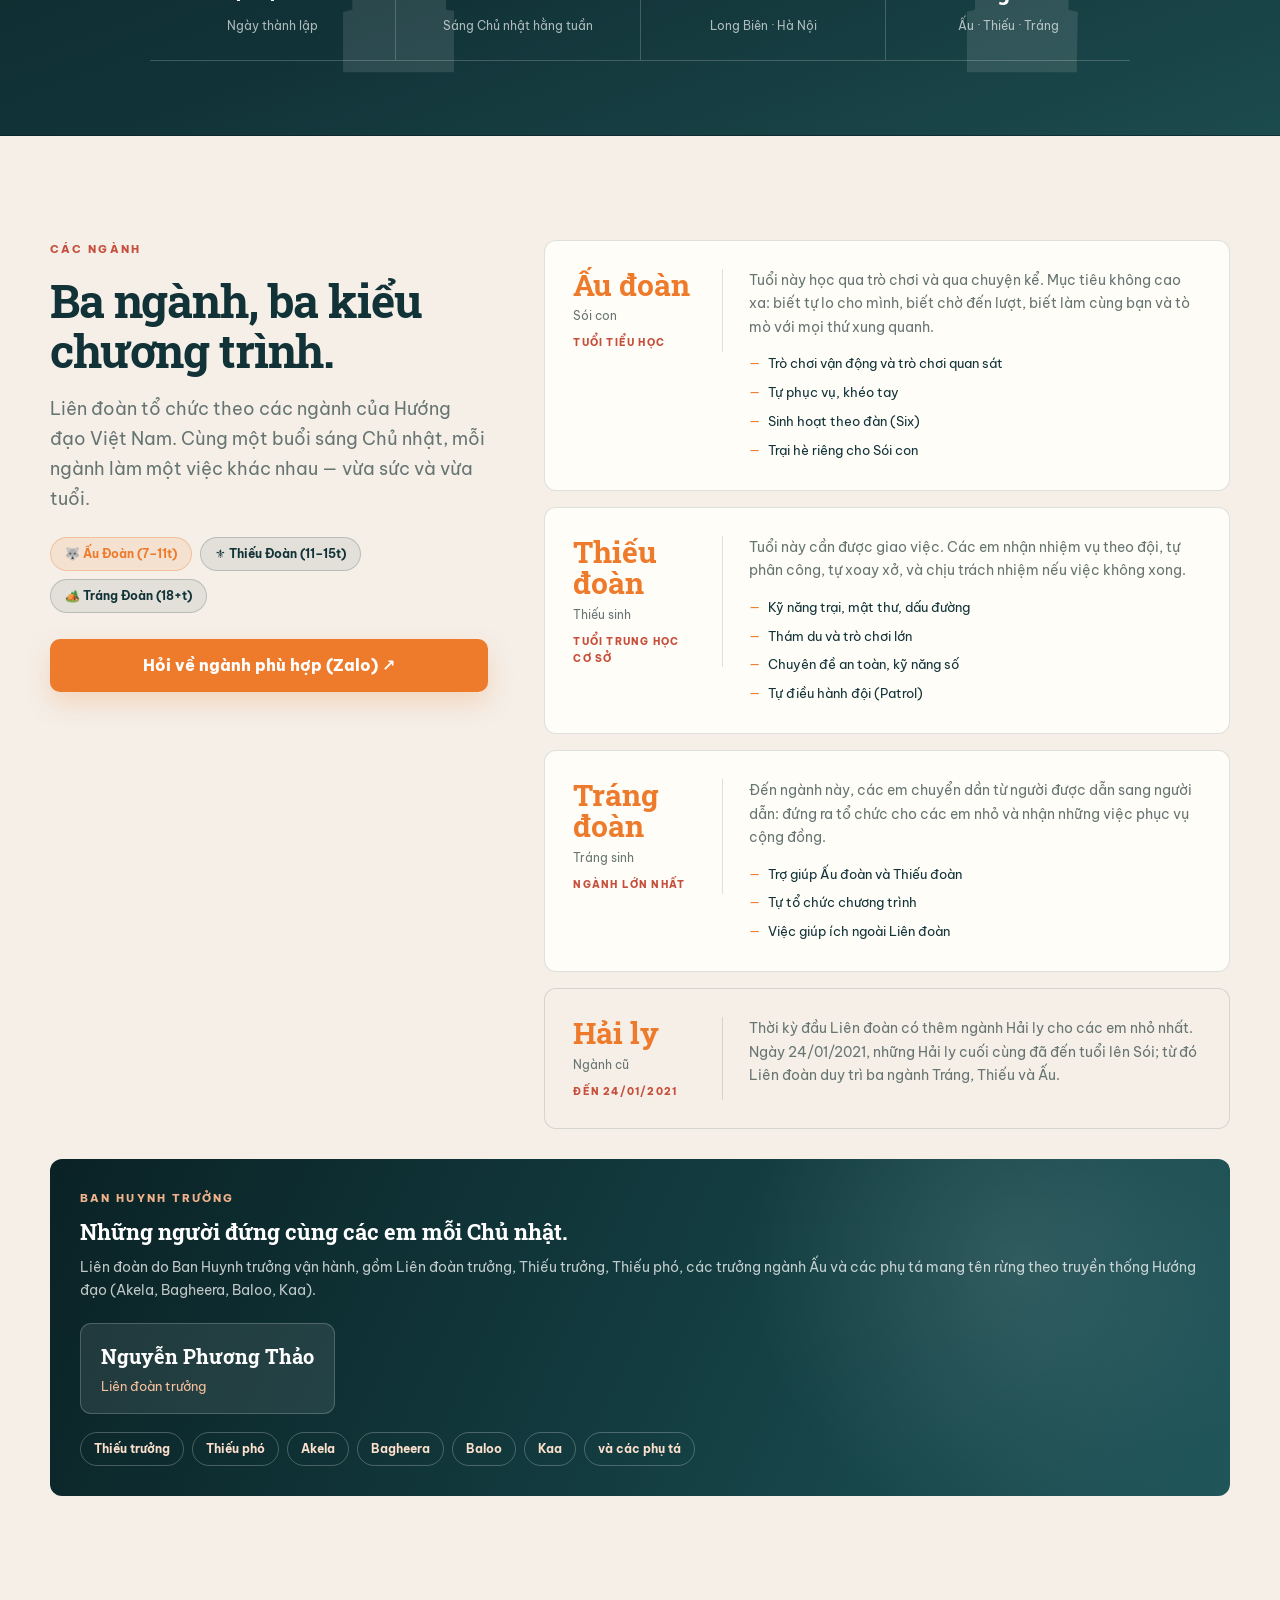
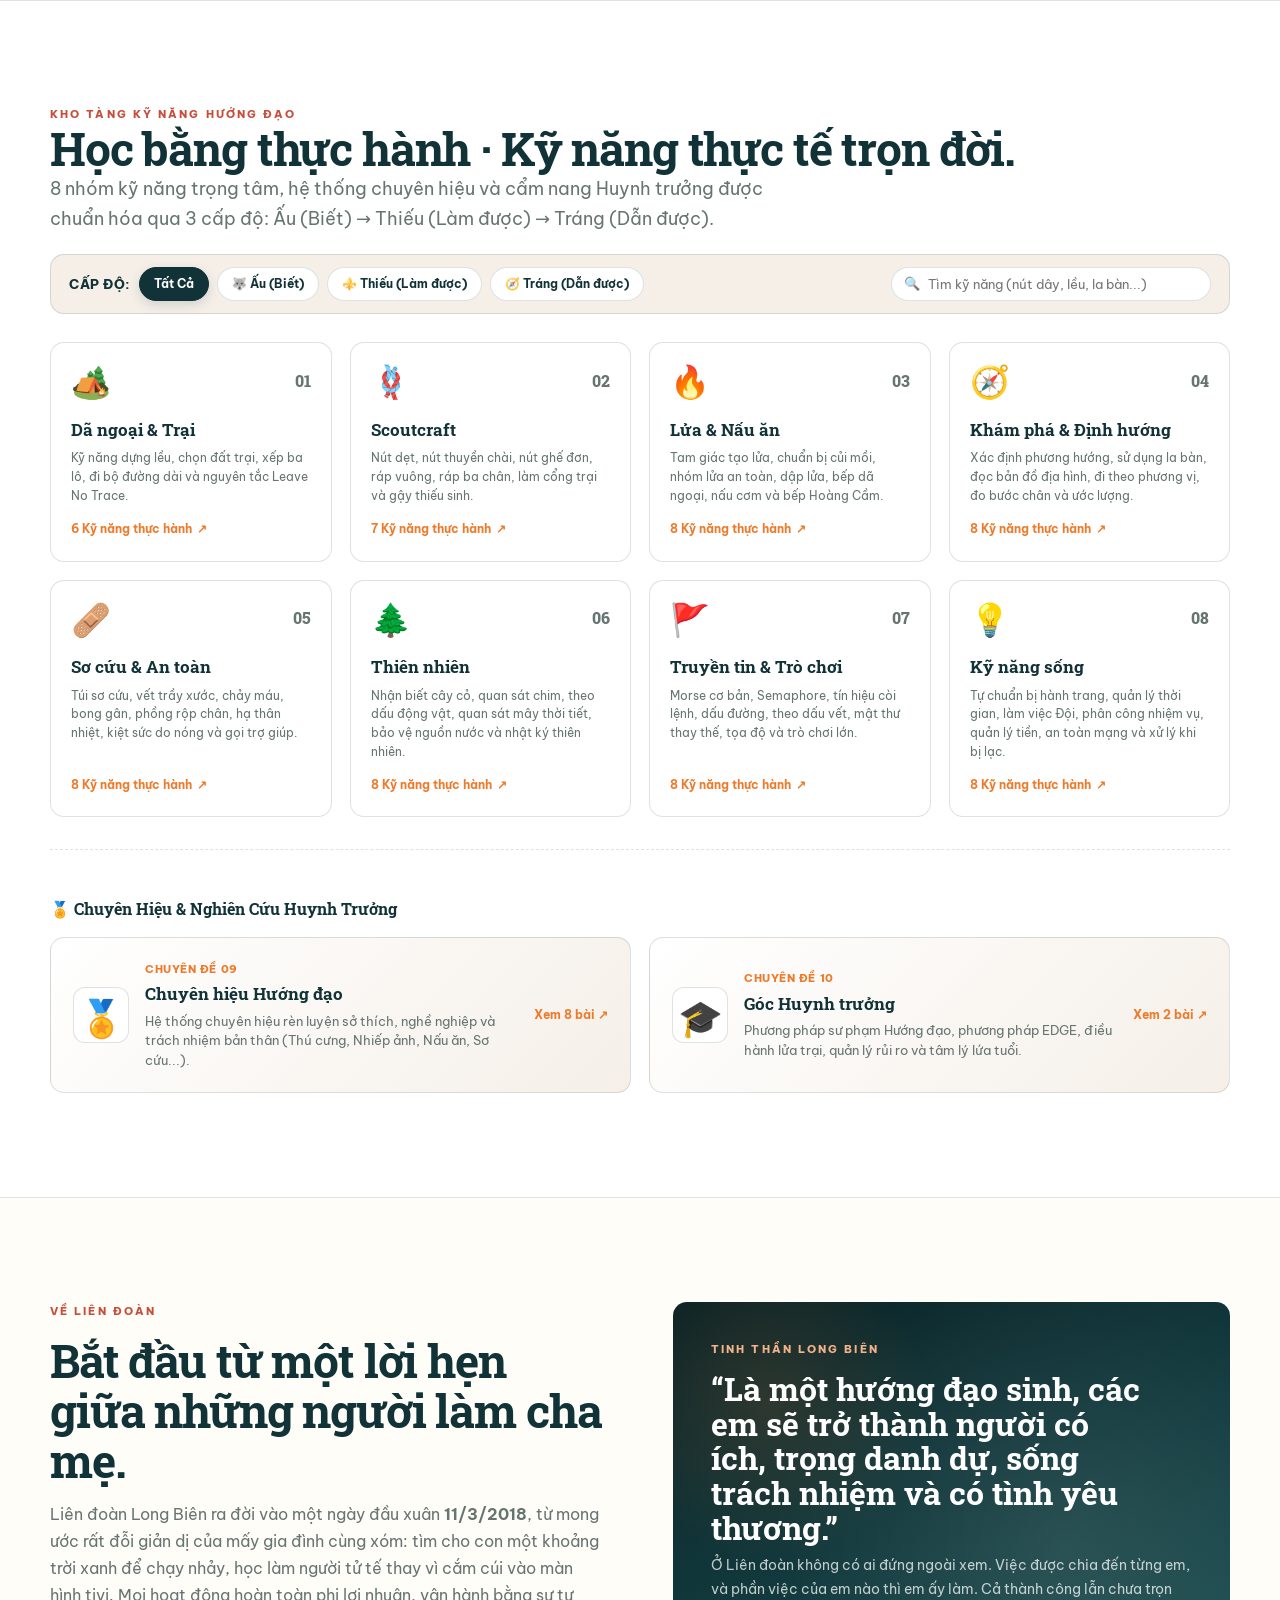
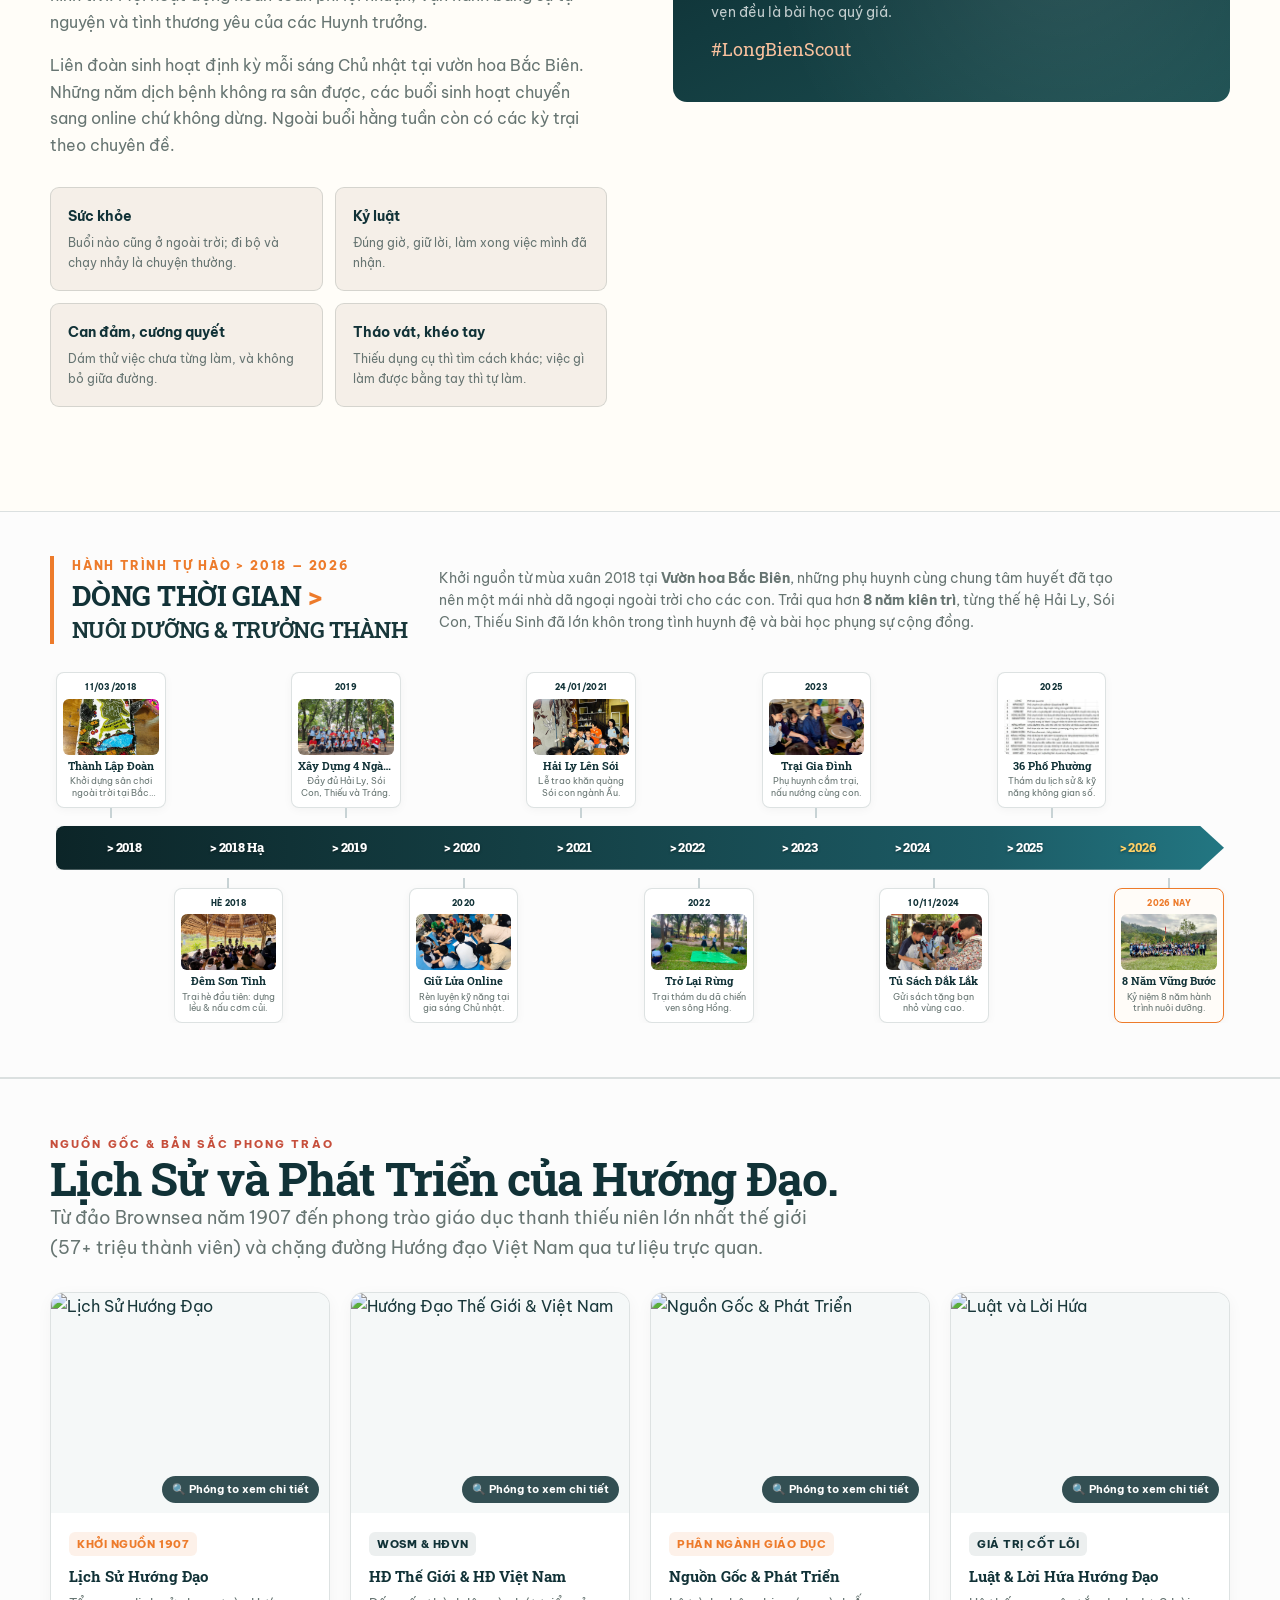
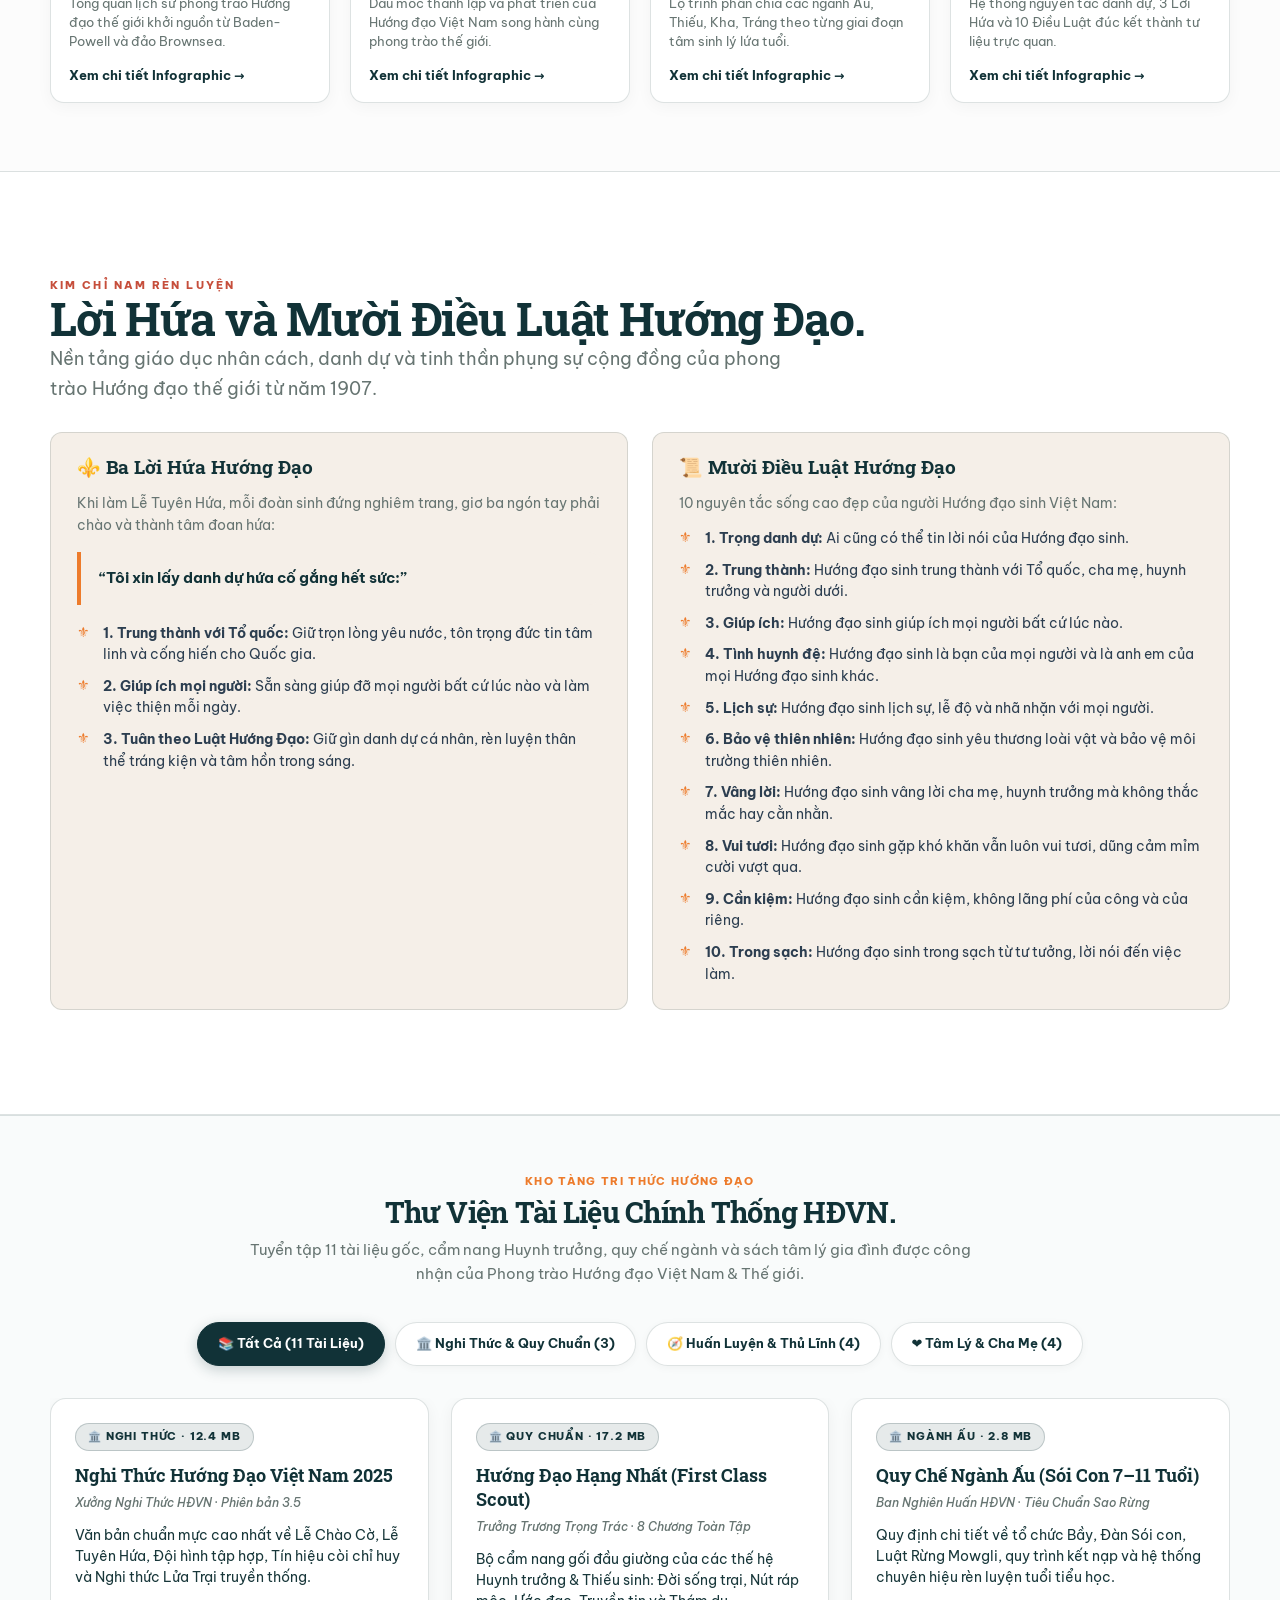
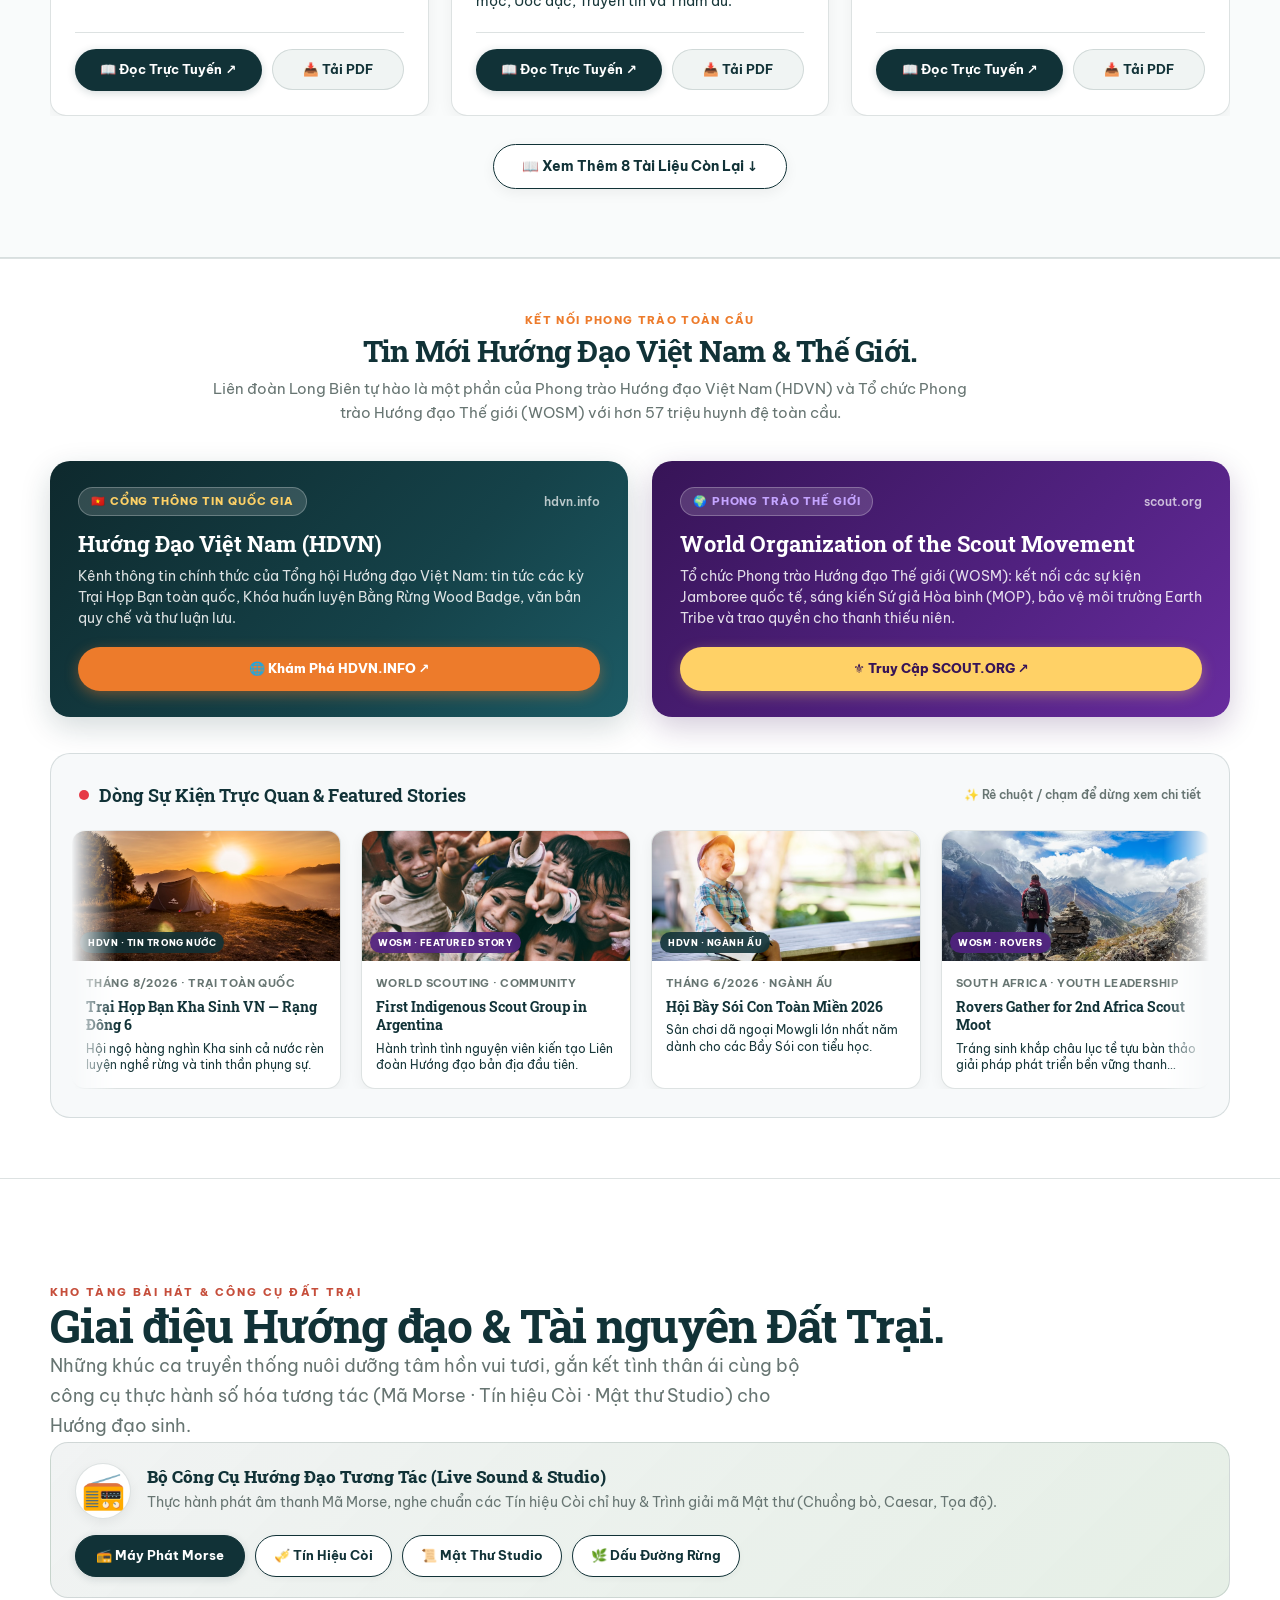
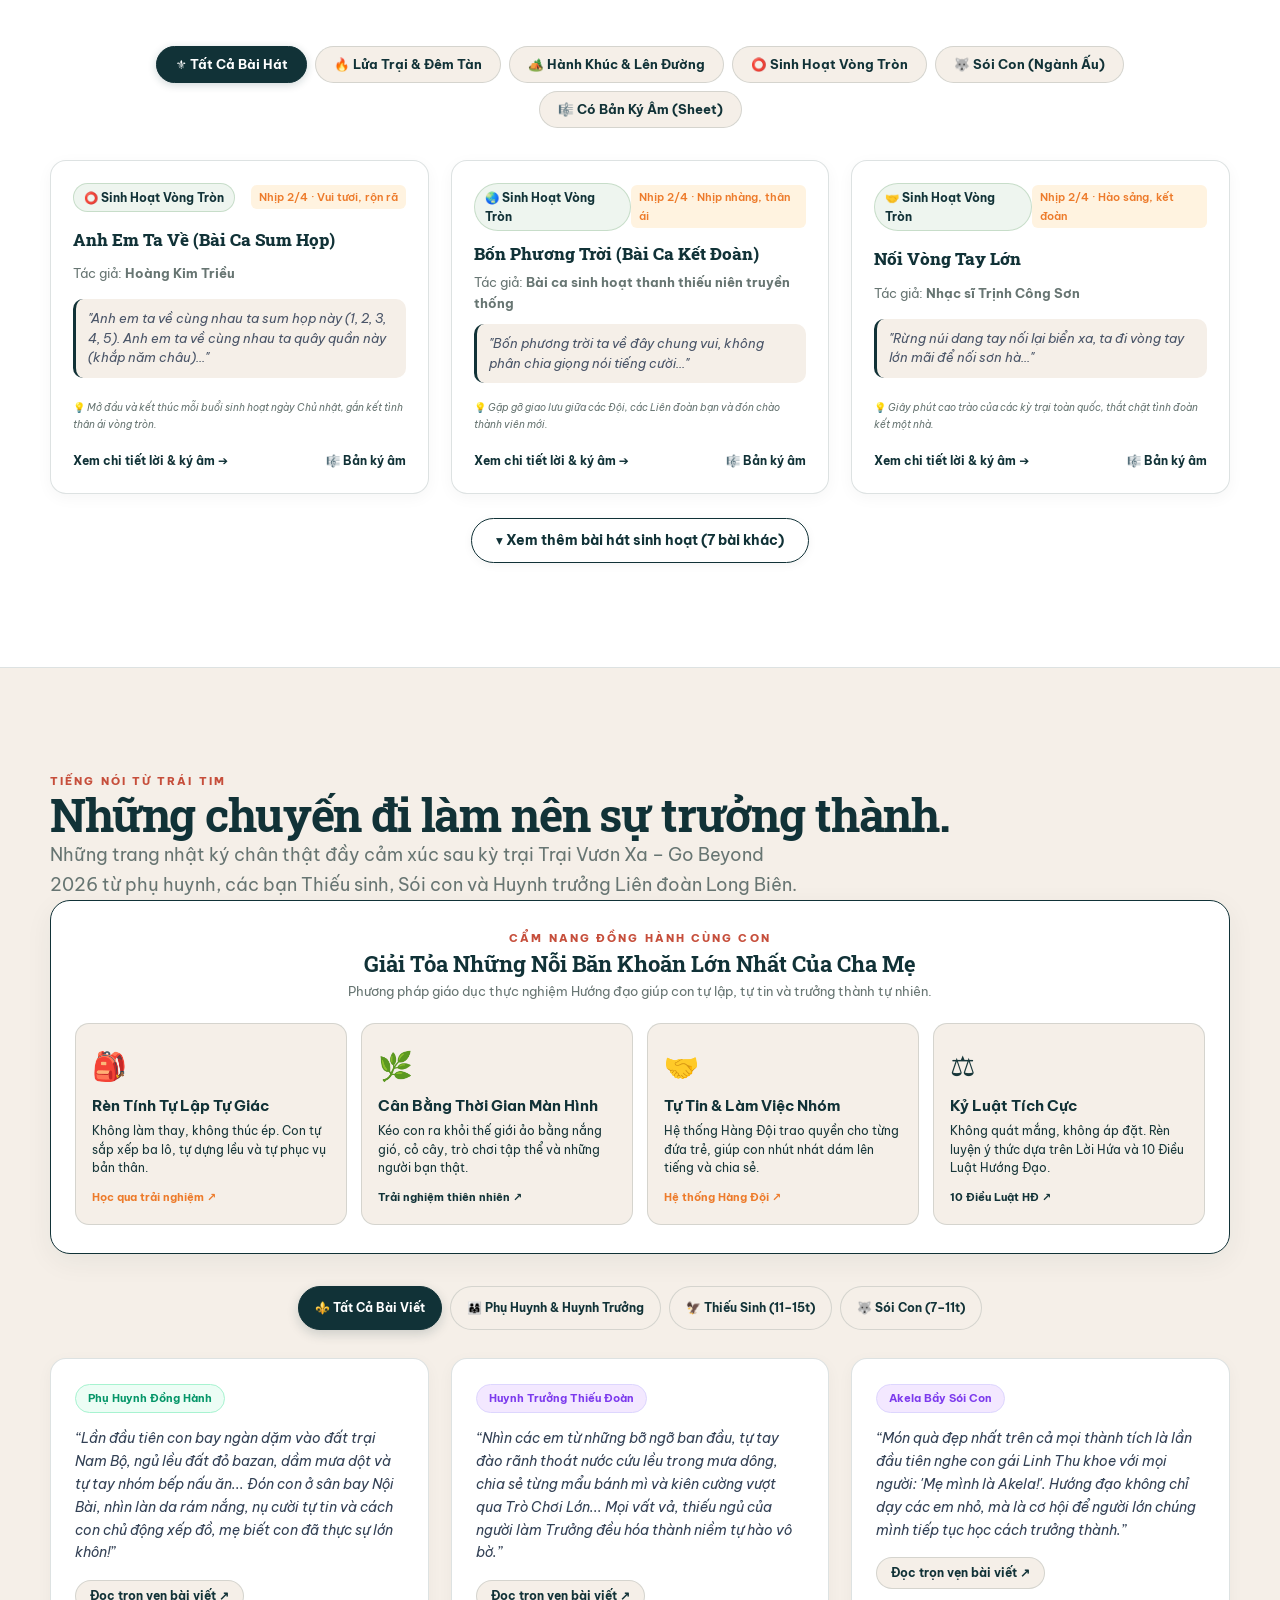
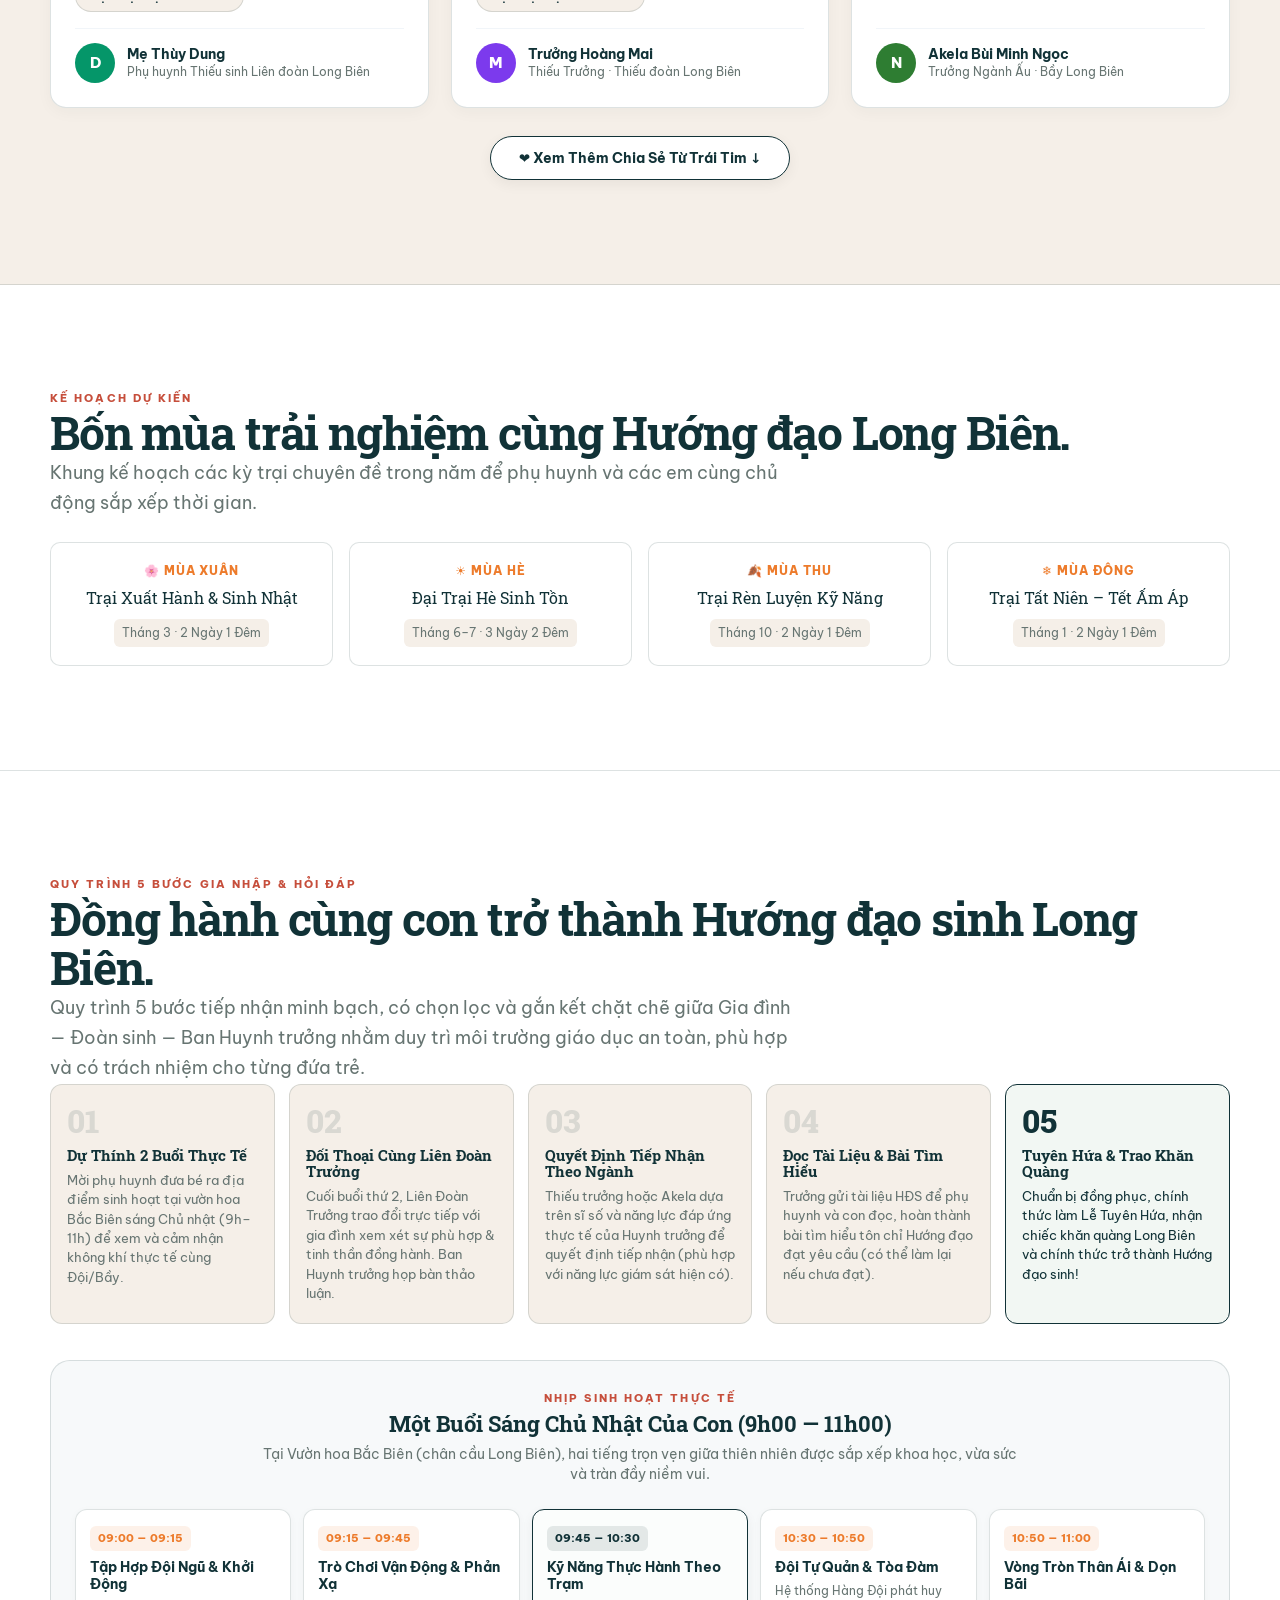
==== commit 8ba6cef0: "feat(gallery): integrate dual-mode gallery with 100% automated Facebook Live Stream feed" ====
--- a/index.html
+++ b/index.html
@@ -2860,6 +2860,9 @@
   <script defer src="js/scout-telemetry.js"></script>
 </head>
 <body>
+<div id="fb-root"></div>
+<script async defer crossorigin="anonymous" src="https://connect.facebook.net/vi_VN/sdk.js#xfbml=1&version=v20.0"></script>
+
 
   <script>
     // Global Registration & Survey Modal Controller
@@ -3156,30 +3159,151 @@
           <h2 data-vi="Những nụ cười lấm lem và ngày tháng lớn lên cùng bè bạn." data-en="Muddy smiles and the joyful journey of growing up together.">Những nụ cười lấm lem và ngày tháng lớn lên cùng bè bạn.</h2>
           <p class="lead" data-vi="Không có những kiểu tạo dáng gượng gạo, chỉ có đôi bàn tay tập quen với bùn đất, ánh mắt say mê khi nhóm lên ngọn lửa đầu tiên và tiếng cười giòn tan ven bãi sông Hồng. Từng bức ảnh là một mẩu ký ức mộc mạc về những buổi sớm Chủ nhật được sống hết mình giữa thiên nhiên." data-en="No staged poses—just hands getting familiar with the earth, eager eyes lighting their first campfire, and cheerful laughter along the Red River. Each photo captures a rustic memory of Sunday mornings lived fully in the open air.">Không có những kiểu tạo dáng gượng gạo, chỉ có đôi bàn tay tập quen với bùn đất, ánh mắt say mê khi nhóm lên ngọn lửa đầu tiên và tiếng cười giòn tan ven bãi sông Hồng. Từng bức ảnh là một mẩu ký ức mộc mạc về những buổi sớm Chủ nhật được sống hết mình giữa thiên nhiên.</p>
         </div>
+        <!-- Dual-Mode Gallery View Switcher -->
+        <div class="gallery-view-tabs reveal">
+          <button type="button" class="gallery-tab-btn active" id="tabGalleryCurated" onclick="switchGalleryView('curated')">
+            <span class="tab-icon">🌟</span>
+            <span data-vi="Thư Viện Album Chọn Lọc" data-en="Curated Photo Albums">Thư Viện Album Chọn Lọc</span>
+          </button>
+          <button type="button" class="gallery-tab-btn" id="tabGalleryLive" onclick="switchGalleryView('live')">
+            <span class="live-dot-pulse"></span>
+            <span data-vi="Dòng Tin Fanpage Trực Tiếp" data-en="Live Fanpage Stream">Dòng Tin Fanpage Trực Tiếp</span>
+            <span class="live-tag">TỰ ĐỘNG 100%</span>
+          </button>
+        </div>
+
         <div class="gal-warn" id="galWarn" hidden><strong data-vi="Hình ảnh hoạt động đang được cập nhật" data-en="Activity photos are being updated">Hình ảnh hoạt động đang được cập nhật</strong><p data-vi="Thư viện ảnh dã ngoại đang được đồng bộ những khoảnh khắc mới nhất." data-en="Scout photo library is currently syncing with the latest moments.">Thư viện ảnh dã ngoại đang được đồng bộ những khoảnh khắc mới nhất.</p></div>
-                        <!-- Featured Hero Showcase Slider -->
-        <div class="gal-slider-box reveal" id="gallerySlider" onclick="handleSliderClick()">
-          <div id="sliderSlides"></div>
-          <button class="slider-nav-btn slider-prev" type="button" onclick="event.stopPropagation();stepSlider(-1)" aria-label="Slide trước">‹</button>
-          <button class="slider-nav-btn slider-next" type="button" onclick="event.stopPropagation();stepSlider(1)" aria-label="Slide sau">›</button>
-          <div class="slider-dots" id="sliderDots"></div>
+
+        <!-- ================= MODE 1: CURATED PHOTO ALBUMS ================= -->
+        <div id="curatedGalleryBox">
+          <!-- Featured Hero Showcase Slider -->
+          <div class="gal-slider-box reveal" id="gallerySlider" onclick="handleSliderClick()">
+            <div id="sliderSlides"></div>
+            <button class="slider-nav-btn slider-prev" type="button" onclick="event.stopPropagation();stepSlider(-1)" aria-label="Slide trước">‹</button>
+            <button class="slider-nav-btn slider-next" type="button" onclick="event.stopPropagation();stepSlider(1)" aria-label="Slide sau">›</button>
+            <div class="slider-dots" id="sliderDots"></div>
+          </div>
+
+          <div class="gal-bar reveal" id="galBar" role="group" aria-label="Lọc theo album"></div>
+          <!-- Album Story & Topic Sharing Box -->
+          <div class="album-story-card reveal" id="albumStory" style="display:none;" aria-live="polite">
+            <div class="story-header">
+              <h3 class="story-title" id="storyTitle">📖 Trại Cuối Năm – Tết Ấm Áp</h3>
+              <span class="story-meta" id="storyMeta">📅 11–12/01/2025 · ⚜ Toàn Liên đoàn</span>
+            </div>
+            <p class="story-desc" id="storyDesc">Liên đoàn Long Biên - Long Biên Scout vừa có một kỳ trại Tất Niên - Tết Ấm Bên Nhau trong hai ngày 11 và 12/1/2025! Kỳ trại đã diễn ra thật đầm ấm trong không khí vui tươi, quây quần bên nhau những ngày cuối năm Giáp Thìn! Chúng ta cùng nhìn lại một số hình ảnh trong kỳ trại Tết Ấm Bên Nhau nhé!</p>
+            <div class="story-tags" id="storyTags"></div>
+          </div>
+          <div class="gal-grid reveal" id="galGrid"></div>
+          <div class="load-more-wrap" id="loadMoreWrap" style="display:none;">
+            <button class="btn-load-more" id="btnLoadMore" type="button" onclick="handleLoadMore()">
+              <span data-vi="Xem thêm khoảnh khắc khác ▾" data-en="Load More Moments ▾">Xem thêm khoảnh khắc khác ▾</span>
+            </button>
+          </div>
         </div>
 
-        <div class="gal-bar reveal" id="galBar" role="group" aria-label="Lọc theo album"></div>
-        <!-- Album Story & Topic Sharing Box -->
-        <div class="album-story-card reveal" id="albumStory" style="display:none;" aria-live="polite">
-          <div class="story-header">
-            <h3 class="story-title" id="storyTitle">📖 Trại Cuối Năm – Tết Ấm Áp</h3>
-            <span class="story-meta" id="storyMeta">📅 11–12/01/2025 · ⚜ Toàn Liên đoàn</span>
-          </div>
-          <p class="story-desc" id="storyDesc">Liên đoàn Long Biên - Long Biên Scout vừa có một kỳ trại Tất Niên - Tết Ấm Bên Nhau trong hai ngày 11 và 12/1/2025! Kỳ trại đã diễn ra thật đầm ấm trong không khí vui tươi, quây quần bên nhau những ngày cuối năm Giáp Thìn! Chúng ta cùng nhìn lại một số hình ảnh trong kỳ trại Tết Ấm Bên Nhau nhé!</p>
-          <div class="story-tags" id="storyTags"></div>
-        </div>
-                <div class="gal-grid reveal" id="galGrid"></div>
-        <div class="load-more-wrap" id="loadMoreWrap" style="display:none;">
-          <button class="btn-load-more" id="btnLoadMore" type="button" onclick="handleLoadMore()">
-            <span data-vi="Xem thêm khoảnh khắc khác ▾" data-en="Load More Moments ▾">Xem thêm khoảnh khắc khác ▾</span>
-          </button>
+        <!-- ================= MODE 2: LIVE FACEBOOK REAL-TIME FEED ================= -->
+        <div id="facebookLiveStreamView" class="fb-stream-container" style="display:none;">
+          <div class="fb-stream-header">
+            <div class="fb-header-left">
+              <span class="logo-mark fb-stream-avatar" role="img" aria-label="Logo Long Biên Scouts"></span>
+              <div>
+                <div class="fb-stream-title">
+                  <strong>Hướng Đạo Sinh Long Biên - Hà Nội</strong>
+                  <span class="fb-verified" title="Trang Fanpage Chính Thức">✓</span>
+                </div>
+                <div class="fb-stream-sub">
+                  <span class="live-dot-pulse" style="margin-right:4px;"></span>
+                  ⚡ Tự động cập nhật thời gian thực từ <strong>facebook.com/longbienscoutshanoi</strong>
+                </div>
+              </div>
+            </div>
+            <a href="https://www.facebook.com/longbienscoutshanoi" target="_blank" rel="noopener noreferrer" class="btn-fb-follow">
+              <span>💙 Xem &amp; Theo Dõi Fanpage ↗</span>
+            </a>
+          </div>
+
+          <div class="fb-stream-body">
+            <!-- Left: Meta Official Live Page Plugin -->
+            <div class="fb-embed-box">
+              <div class="fb-page" 
+                   data-href="https://www.facebook.com/longbienscoutshanoi" 
+                   data-tabs="timeline,events" 
+                   data-width="460" 
+                   data-height="680" 
+                   data-small-header="false" 
+                   data-adapt-container-width="true" 
+                   data-hide-cover="false" 
+                   data-show-facepile="true">
+                <blockquote cite="https://www.facebook.com/longbienscoutshanoi" class="fb-xfbml-parse-ignore">
+                  <a href="https://www.facebook.com/longbienscoutshanoi">Đang kết nối luồng trực tiếp Hướng Đạo Sinh Long Biên...</a>
+                </blockquote>
+              </div>
+            </div>
+
+            <!-- Right: Live Activity Stream Cards (Instant Fallback + Real-Time Sync) -->
+            <div class="fb-recent-cards-list">
+              <div style="font-size:13.5px;font-weight:800;color:var(--forest);text-transform:uppercase;letter-spacing:.04em;margin-bottom:2px;display:flex;align-items:center;gap:6px;">
+                <span>🔥 HOẠT ĐỘNG MỚI NHẤT TRÊN FANPAGE</span>
+              </div>
+
+              <!-- Post 1: Đi săn có 1-0-2 -->
+              <article class="fb-live-card">
+                <div class="fb-live-card-meta">
+                  <span class="fb-live-card-badge">🐺 Ấu Đoàn (Bầy Long Biên)</span>
+                  <span>📅 Tháng 9/2026</span>
+                </div>
+                <h4 class="fb-live-card-title">TRẢI NGHIỆM “ĐI SĂN CÓ 1-0-2” CỦA BẦY LONG BIÊN</h4>
+                <p class="fb-live-card-desc">Bố mẹ háo hức chờ đợi những lá thư viết tay chan chứa tình cảm của các em Sói con gửi về gia đình. Chuyến đi săn đầy ắp trải nghiệm tự lập, sẻ chia và nụ cười ấm áp của các em.</p>
+                <div class="fb-live-card-footer">
+                  <span style="color:#64748b;">📷 +11 hình ảnh &amp; thư tay</span>
+                  <a href="https://www.facebook.com/longbienscoutshanoi" target="_blank" rel="noopener noreferrer" class="fb-card-link">Xem chi tiết trên FB &rarr;</a>
+                </div>
+              </article>
+
+              <!-- Post 2: Thám du Sài Gòn -->
+              <article class="fb-live-card">
+                <div class="fb-live-card-meta">
+                  <span class="fb-live-card-badge">🧭 Thiếu Đoàn &amp; Toàn Đơn Vị</span>
+                  <span>📅 07/09/2026</span>
+                </div>
+                <h4 class="fb-live-card-title">THÁM DU – CUỘC ĐUA KỲ THÚ GIỮA LÒNG SÀI GÒN</h4>
+                <p class="fb-live-card-desc">Hành trình khám phá TP. Hồ Chí Minh qua phương pháp Hàng Đội: tự đọc bản đồ, tìm kiếm mật thư, ghé thăm Bưu điện trung tâm Sài Gòn và Nhà thờ Đức Bà. Rèn luyện bản lĩnh tự xoay xở.</p>
+                <div class="fb-live-card-footer">
+                  <span style="color:#64748b;">📷 +49 hình ảnh hoạt động</span>
+                  <a href="https://www.facebook.com/longbienscoutshanoi" target="_blank" rel="noopener noreferrer" class="fb-card-link">Xem chi tiết trên FB &rarr;</a>
+                </div>
+              </article>
+
+              <!-- Post 3: Trại hè Vươn Xa -->
+              <article class="fb-live-card">
+                <div class="fb-live-card-meta">
+                  <span class="fb-live-card-badge">🏕️ Kỳ Trại Giao Lưu Lớn</span>
+                  <span>📅 04/09/2026</span>
+                </div>
+                <h4 class="fb-live-card-title">TRẠI HÈ GIAO LƯU HƯỚNG ĐẠO VƯƠN XA - GO BEYOND 2026</h4>
+                <p class="fb-live-card-desc">Hai từ “Vươn xa” mang lại giá trị vô cùng to lớn: giao lưu cùng các Liên đoàn bạn, dựng lều trại, đêm lửa trại thiêng liêng và bài học trưởng thành sâu sắc sau kỳ trại.</p>
+                <div class="fb-live-card-footer">
+                  <span style="color:#64748b;">📷 +33 hình ảnh trại hè</span>
+                  <a href="https://www.facebook.com/longbienscoutshanoi" target="_blank" rel="noopener noreferrer" class="fb-card-link">Xem chi tiết trên FB &rarr;</a>
+                </div>
+              </article>
+
+              <!-- Post 4: Quốc Khánh 2/9 -->
+              <article class="fb-live-card">
+                <div class="fb-live-card-meta">
+                  <span class="fb-live-card-badge">🇻🇳 Tình Yêu Quê Hương</span>
+                  <span>📅 02/09/2026</span>
+                </div>
+                <h4 class="fb-live-card-title">CÙNG BẦY LONG BIÊN GIEO MẦM TÌNH YÊU QUÊ HƯƠNG ĐẤT NƯỚC</h4>
+                <p class="fb-live-card-desc">Học lịch sử qua trò chơi dã ngoại: tìm hiểu cờ đỏ sao vàng, ý nghĩa độc lập tự do và rèn luyện lời hứa Hướng đạo giúp ích cho Tổ quốc.</p>
+                <div class="fb-live-card-footer">
+                  <span style="color:#64748b;">📷 +11 hình ảnh buổi sinh hoạt</span>
+                  <a href="https://www.facebook.com/longbienscoutshanoi" target="_blank" rel="noopener noreferrer" class="fb-card-link">Xem chi tiết trên FB &rarr;</a>
+                </div>
+              </article>
+            </div>
+          </div>
         </div>
         <p class="gal-caption" data-vi="Bấm vào ảnh để xem cỡ lớn. Dùng ← → để chuyển ảnh, Esc để đóng." data-en="Click photo to view full size. Use ← → arrows to navigate, Esc to close.">Bấm vào ảnh để xem cỡ lớn. Dùng ← → để chuyển ảnh, Esc để đóng.</p>
       </div>
@@ -5700,6 +5824,33 @@
   if(joinModal) joinModal.addEventListener('click',e=>{if(e.target===joinModal)closeJoin()});
 
   /* ---------- gallery ---------- */
+
+  window.switchGalleryView = function(mode) {
+    const tabCurated = document.getElementById('tabGalleryCurated');
+    const tabLive = document.getElementById('tabGalleryLive');
+    const curatedBox = document.getElementById('curatedGalleryBox');
+    const liveBox = document.getElementById('facebookLiveStreamView');
+
+    if (!tabCurated || !tabLive) return;
+
+    if (mode === 'live') {
+      tabCurated.classList.remove('active');
+      tabLive.classList.add('active');
+      if (curatedBox) curatedBox.style.display = 'none';
+      if (liveBox) {
+        liveBox.style.display = 'block';
+        if (window.FB && window.FB.XFBML && typeof window.FB.XFBML.parse === 'function') {
+          window.FB.XFBML.parse(liveBox);
+        }
+      }
+    } else {
+      tabLive.classList.remove('active');
+      tabCurated.classList.add('active');
+      if (curatedBox) curatedBox.style.display = 'block';
+      if (liveBox) liveBox.style.display = 'none';
+    }
+  };
+
   const getPhotoSrc = id => (id.includes('/') || id.endsWith('.jpg') || id.endsWith('.png') || id.endsWith('.webp')) ? id : `image/${id}.jpg`;
   const getThumbSrc = id => (id.includes('/') || id.endsWith('.jpg') || id.endsWith('.png') || id.endsWith('.webp')) ? id : `image/${id}.jpg`;
 
@@ -7229,7 +7380,236 @@
         display: none;
       }
     }
-  </style>
+  
+    /* ========================================================
+       GALLERY TABS & FACEBOOK REAL-TIME LIVE STREAM STYLES
+       ======================================================== */
+    .gallery-view-tabs {
+      display: flex;
+      justify-content: center;
+      gap: 12px;
+      margin: 0 auto 32px;
+      flex-wrap: wrap;
+    }
+    .gallery-tab-btn {
+      display: inline-flex;
+      align-items: center;
+      gap: 9px;
+      padding: 12px 26px;
+      border-radius: 999px;
+      border: 1.5px solid var(--line);
+      background: #ffffff;
+      color: var(--forest);
+      font-family: inherit;
+      font-size: 14.5px;
+      font-weight: 700;
+      cursor: pointer;
+      transition: all .25s ease;
+      box-shadow: 0 3px 10px rgba(17,50,55,.05);
+    }
+    .gallery-tab-btn:hover {
+      border-color: var(--forest);
+      background: var(--paper);
+      transform: translateY(-2px);
+      box-shadow: 0 6px 16px rgba(17,50,55,.1);
+    }
+    .gallery-tab-btn.active {
+      background: var(--forest);
+      color: #ffffff;
+      border-color: var(--forest);
+      box-shadow: 0 8px 22px rgba(17,50,55,.2);
+    }
+    .live-dot-pulse {
+      display: inline-block;
+      width: 9px;
+      height: 9px;
+      background: #22c55e;
+      border-radius: 50%;
+      box-shadow: 0 0 0 0 rgba(34, 197, 94, 0.7);
+      animation: pulseGreen 1.8s infinite;
+    }
+    @keyframes pulseGreen {
+      0% { transform: scale(0.95); box-shadow: 0 0 0 0 rgba(34, 197, 94, 0.7); }
+      70% { transform: scale(1.1); box-shadow: 0 0 0 8px rgba(34, 197, 94, 0); }
+      100% { transform: scale(0.95); box-shadow: 0 0 0 0 rgba(34, 197, 94, 0); }
+    }
+    .live-tag {
+      font-size: 10.5px;
+      background: #ef4444;
+      color: #fff;
+      padding: 2px 7px;
+      border-radius: 6px;
+      font-weight: 800;
+      letter-spacing: .04em;
+      margin-left: 2px;
+    }
+    .fb-stream-container {
+      max-width: 980px;
+      margin: 0 auto;
+      background: #ffffff;
+      border-radius: 20px;
+      border: 1px solid var(--line);
+      box-shadow: 0 12px 36px rgba(17,50,55,.07);
+      overflow: hidden;
+      padding: 24px;
+    }
+    .fb-stream-header {
+      display: flex;
+      align-items: center;
+      justify-content: space-between;
+      border-bottom: 1px solid var(--line);
+      padding-bottom: 18px;
+      margin-bottom: 22px;
+      flex-wrap: wrap;
+      gap: 14px;
+    }
+    .fb-header-left {
+      display: flex;
+      align-items: center;
+      gap: 14px;
+    }
+    .fb-stream-avatar {
+      width: 52px;
+      height: 52px;
+      border-radius: 50%;
+      border: 2px solid var(--gold);
+      object-fit: contain;
+      background: #ffffff;
+      padding: 2px;
+    }
+    .fb-stream-title strong {
+      font-size: 16px;
+      color: var(--forest);
+      font-weight: 800;
+    }
+    .fb-verified {
+      display: inline-flex;
+      align-items: center;
+      justify-content: center;
+      width: 17px;
+      height: 17px;
+      background: #1877f2;
+      color: #fff;
+      border-radius: 50%;
+      font-size: 11px;
+      margin-left: 4px;
+    }
+    .fb-stream-sub {
+      font-size: 12.5px;
+      color: var(--muted);
+      margin-top: 3px;
+    }
+    .btn-fb-follow {
+      display: inline-flex;
+      align-items: center;
+      gap: 7px;
+      background: #1877f2;
+      color: #ffffff !important;
+      padding: 9px 18px;
+      border-radius: 999px;
+      font-size: 13.5px;
+      font-weight: 700;
+      text-decoration: none;
+      transition: all .2s ease;
+      box-shadow: 0 4px 12px rgba(24,119,242,.25);
+    }
+    .btn-fb-follow:hover {
+      background: #166fe5;
+      transform: translateY(-1px);
+      box-shadow: 0 6px 16px rgba(24,119,242,.35);
+    }
+    .fb-stream-body {
+      display: grid;
+      grid-template-columns: 1fr 1fr;
+      gap: 24px;
+      align-items: start;
+    }
+    @media(max-width: 820px) {
+      .fb-stream-body {
+        grid-template-columns: 1fr;
+      }
+    }
+    .fb-embed-box {
+      background: #f8fafc;
+      border-radius: 14px;
+      padding: 12px;
+      border: 1px solid var(--line);
+      display: flex;
+      justify-content: center;
+      min-height: 600px;
+    }
+    .fb-recent-cards-list {
+      display: flex;
+      flex-direction: column;
+      gap: 16px;
+    }
+    .fb-live-card {
+      background: #f8fafc;
+      border: 1px solid var(--line);
+      border-radius: 14px;
+      padding: 16px;
+      transition: all .2s ease;
+    }
+    .fb-live-card:hover {
+      border-color: var(--forest);
+      background: #ffffff;
+      box-shadow: 0 6px 20px rgba(17,50,55,.08);
+      transform: translateY(-2px);
+    }
+    .fb-live-card-meta {
+      display: flex;
+      align-items: center;
+      justify-content: space-between;
+      font-size: 12px;
+      color: var(--muted);
+      margin-bottom: 10px;
+    }
+    .fb-live-card-badge {
+      display: inline-block;
+      background: #eff6ff;
+      color: #1d4ed8;
+      font-weight: 700;
+      font-size: 11px;
+      padding: 2px 8px;
+      border-radius: 6px;
+    }
+    .fb-live-card-title {
+      font-size: 14.5px;
+      font-weight: 800;
+      color: var(--forest);
+      line-height: 1.4;
+      margin-bottom: 8px;
+    }
+    .fb-live-card-desc {
+      font-size: 13px;
+      color: #475569;
+      line-height: 1.6;
+      margin-bottom: 12px;
+      display: -webkit-box;
+      -webkit-line-clamp: 3;
+      -webkit-box-orient: vertical;
+      overflow: hidden;
+    }
+    .fb-live-card-footer {
+      display: flex;
+      align-items: center;
+      justify-content: space-between;
+      font-size: 12.5px;
+      border-top: 1px solid #edf2f7;
+      padding-top: 10px;
+    }
+    .fb-card-link {
+      color: #1877f2;
+      font-weight: 700;
+      text-decoration: none;
+      display: inline-flex;
+      align-items: center;
+      gap: 4px;
+    }
+    .fb-card-link:hover {
+      text-decoration: underline;
+    }
+</style>
 
   <script>
     // Advanced History Lightbox Controller
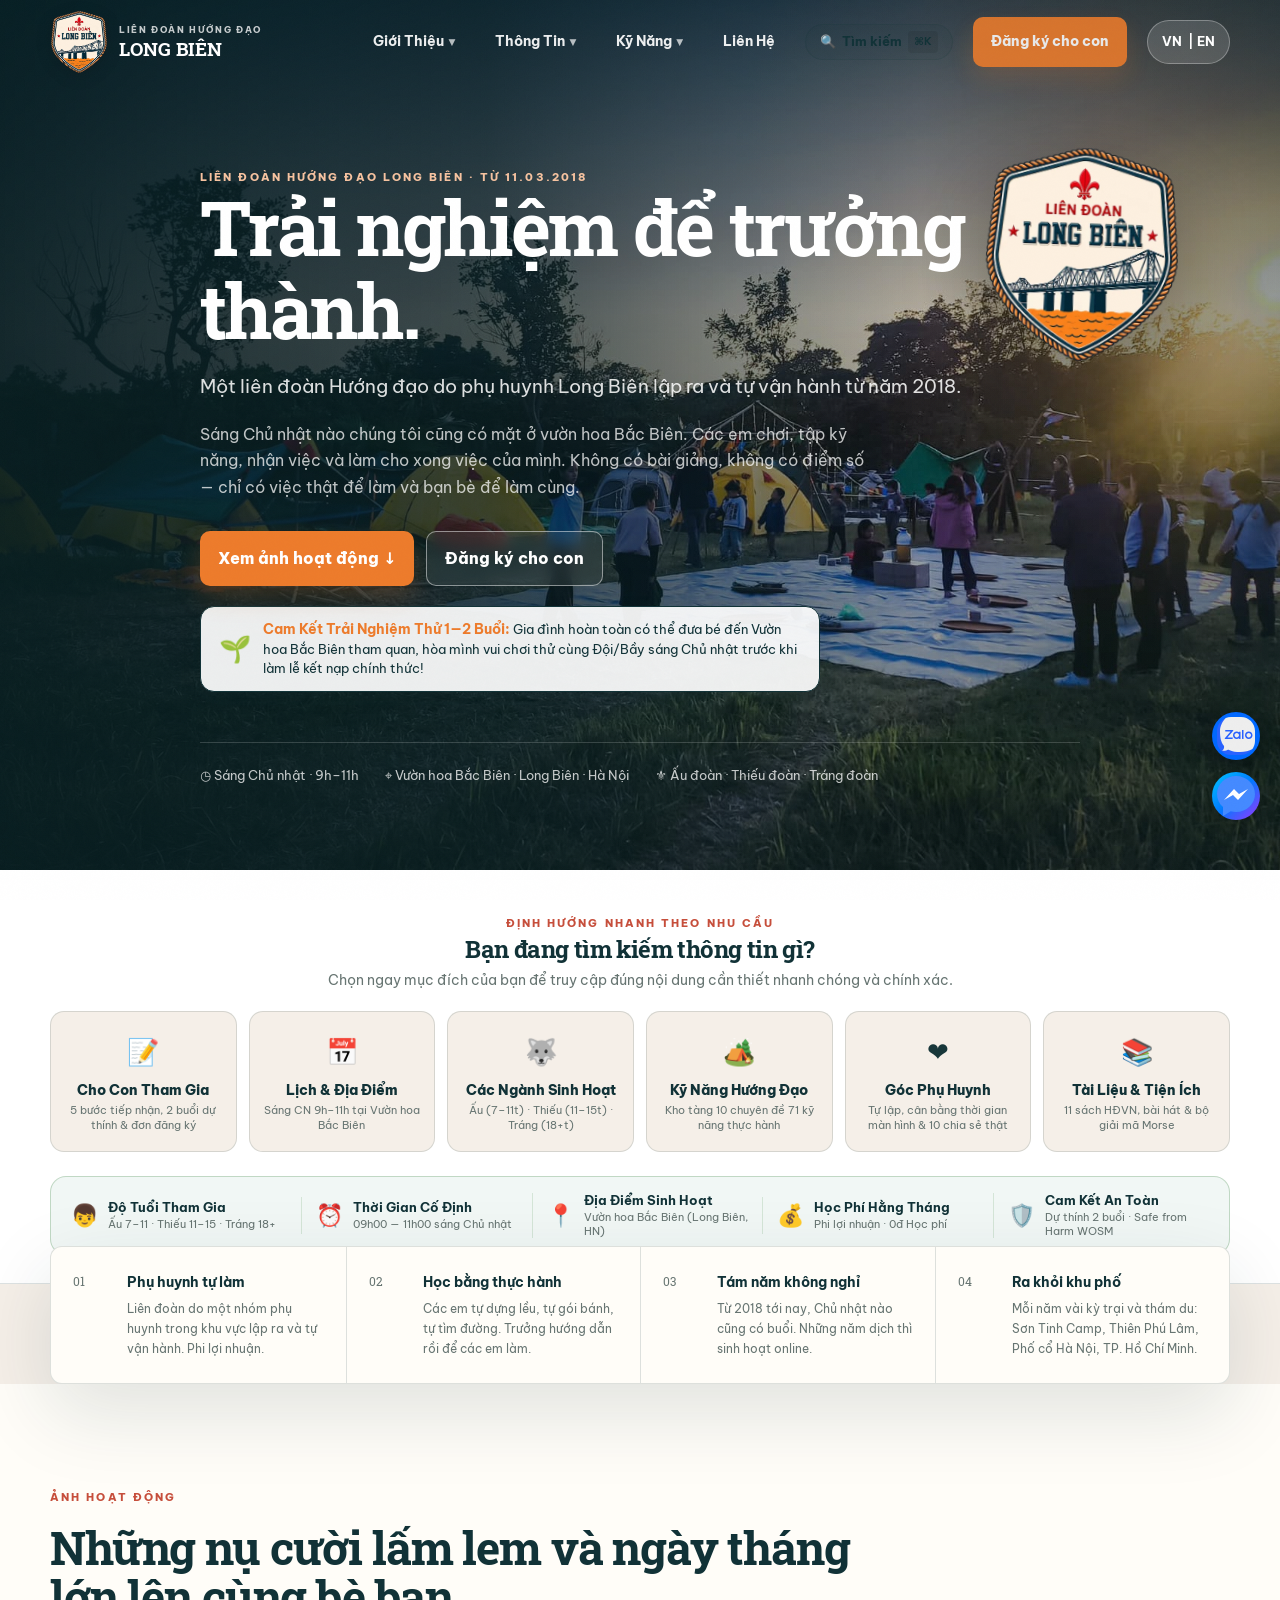
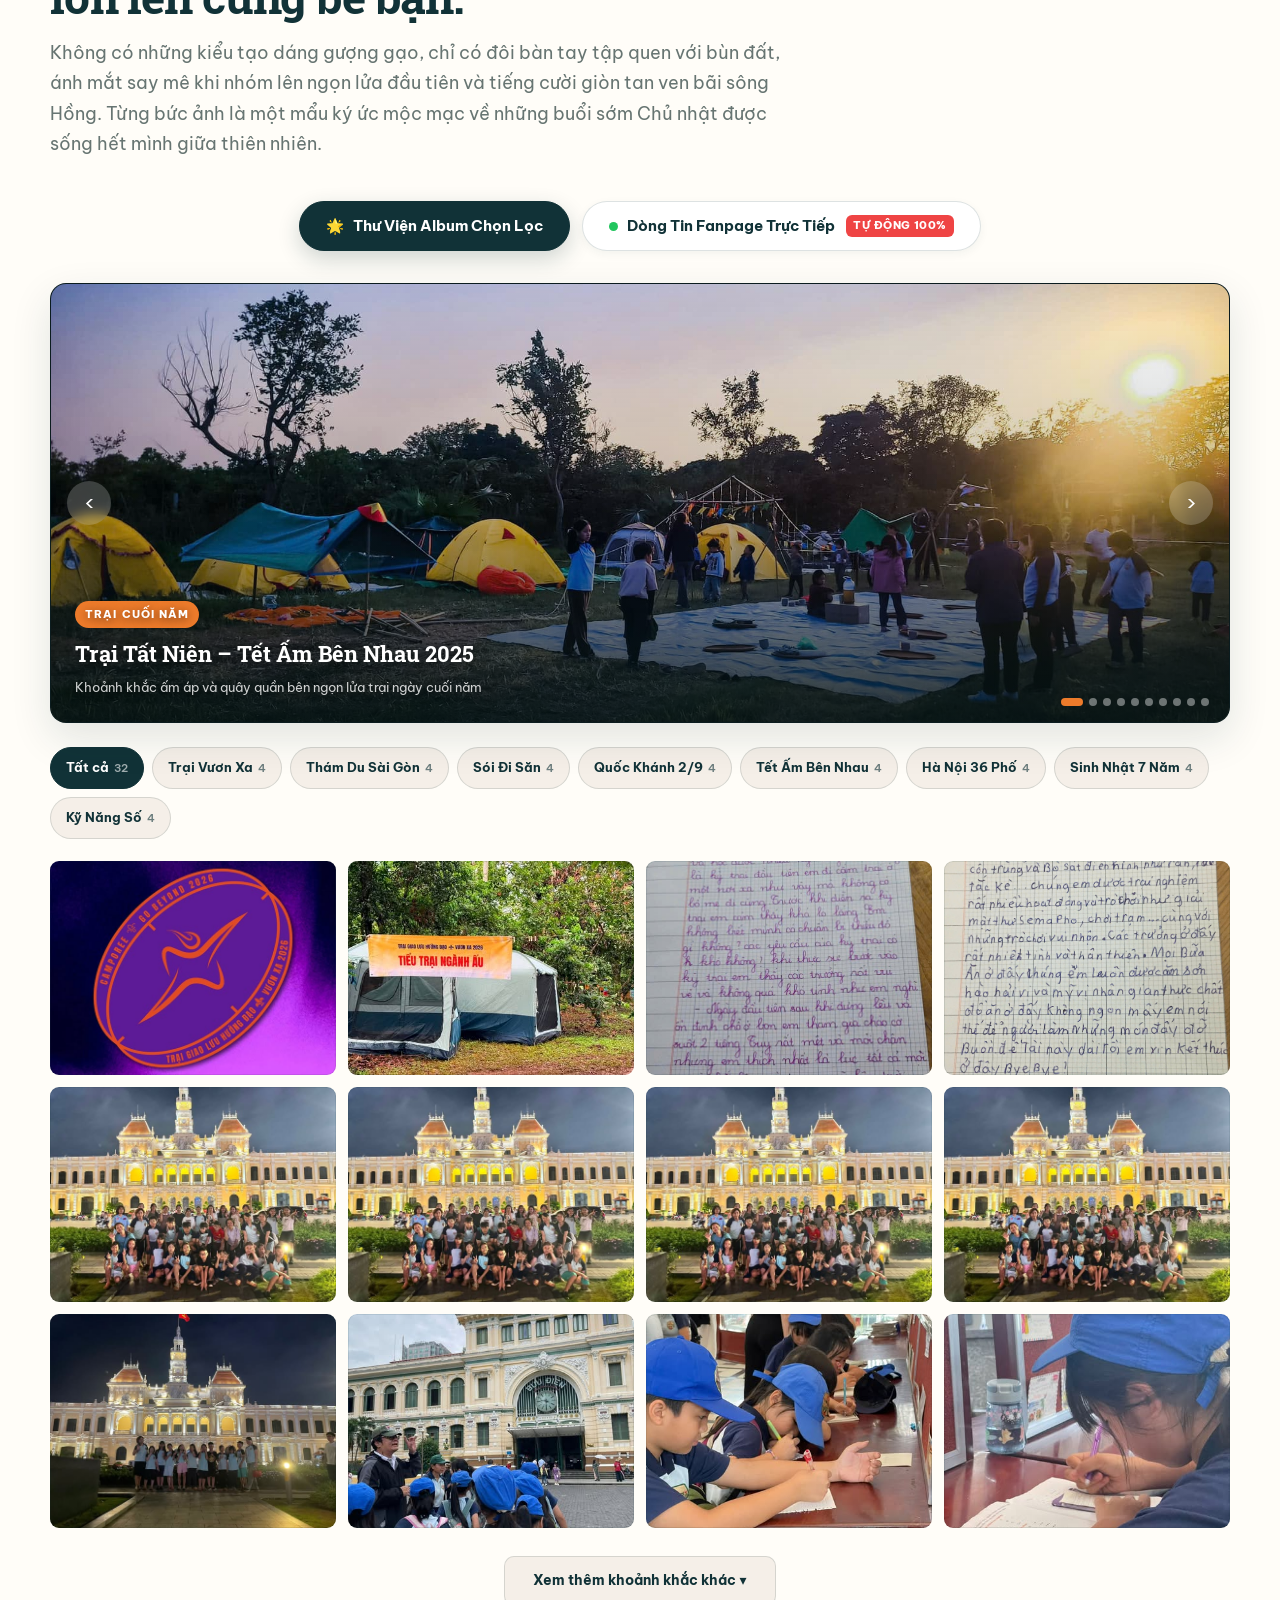
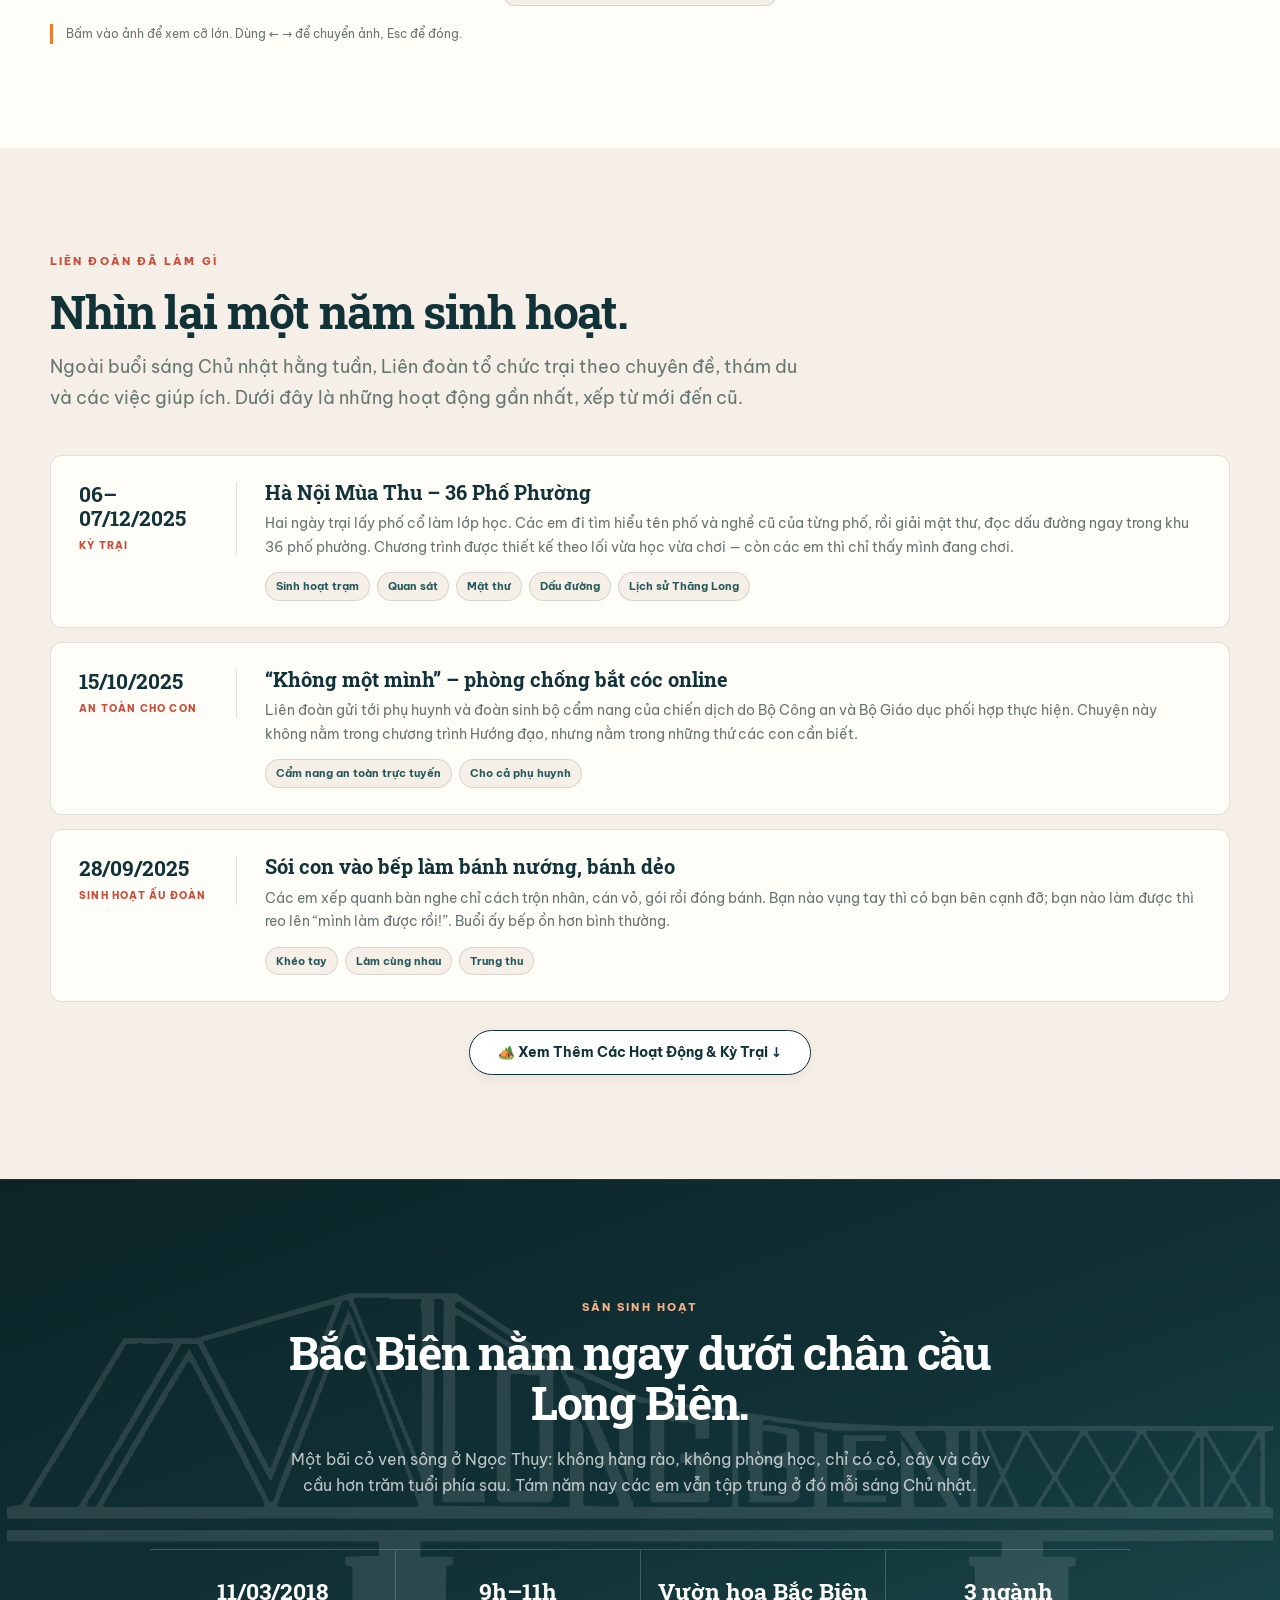
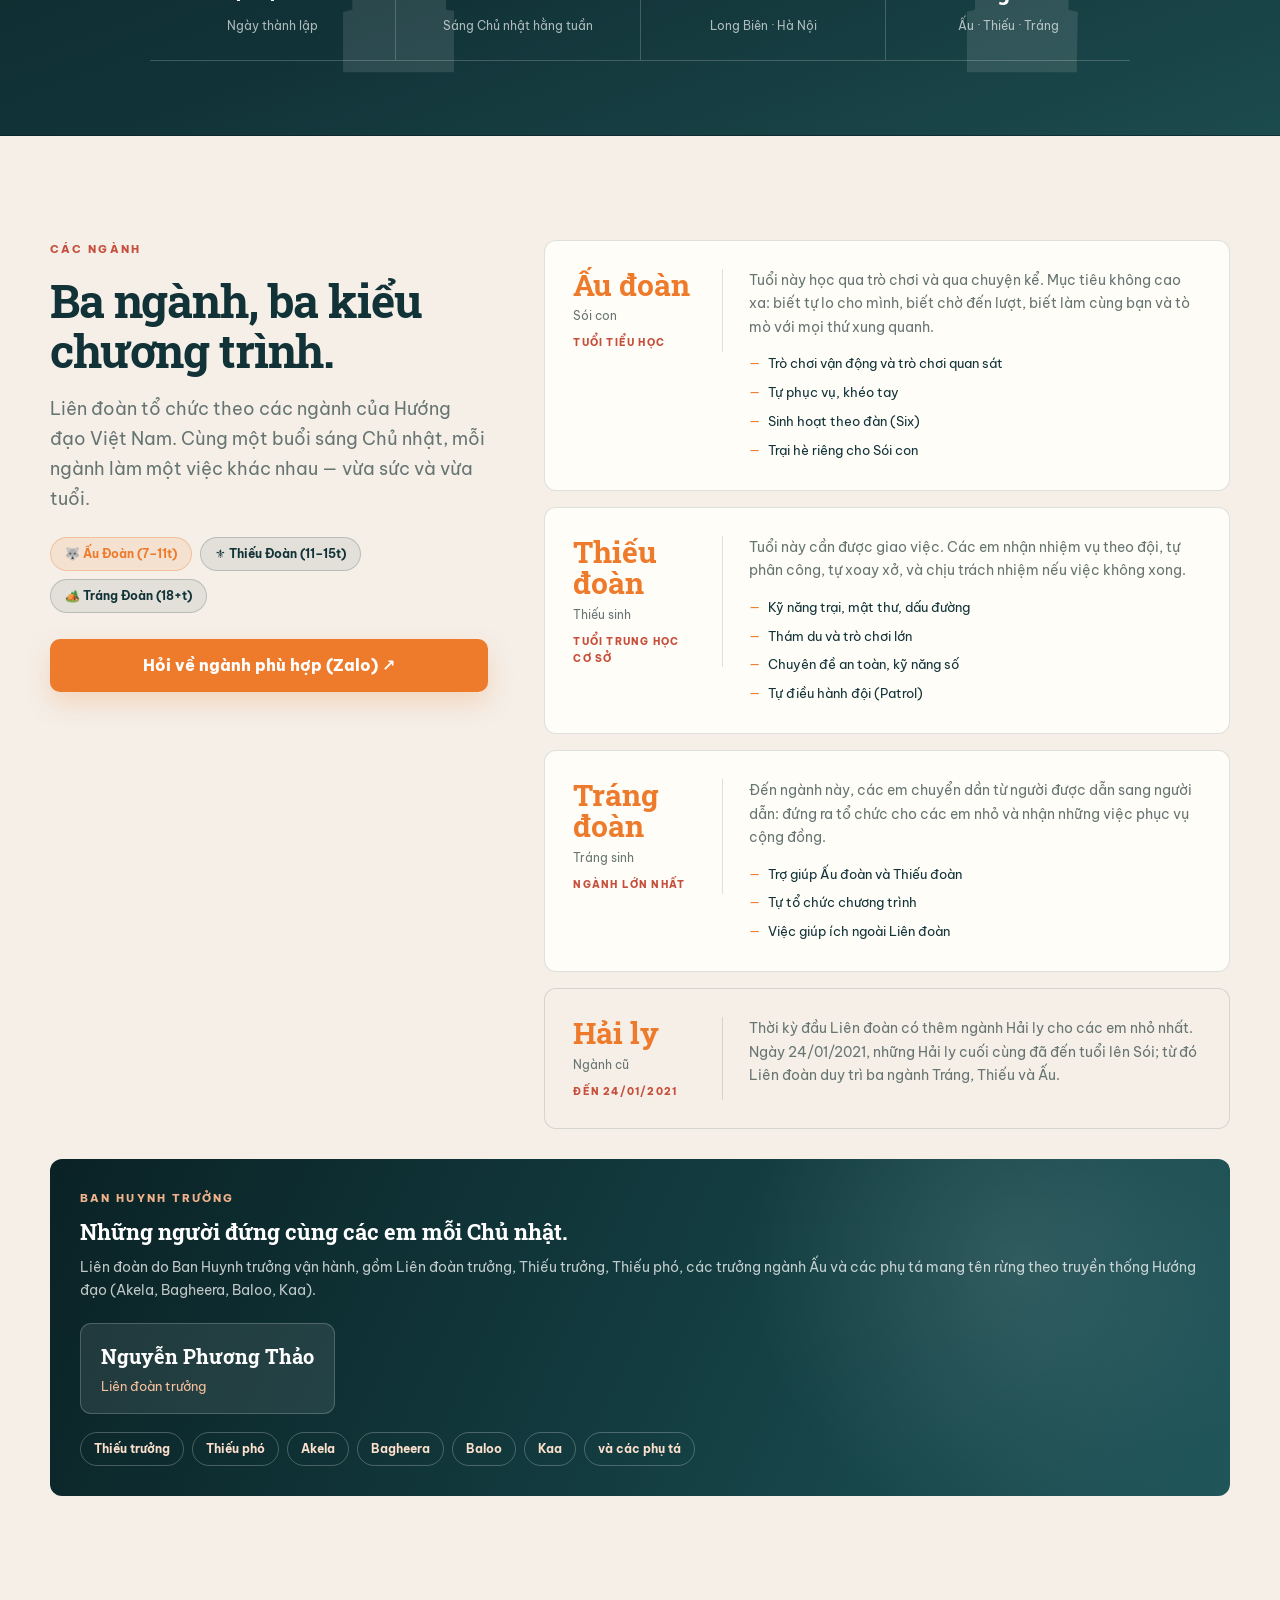
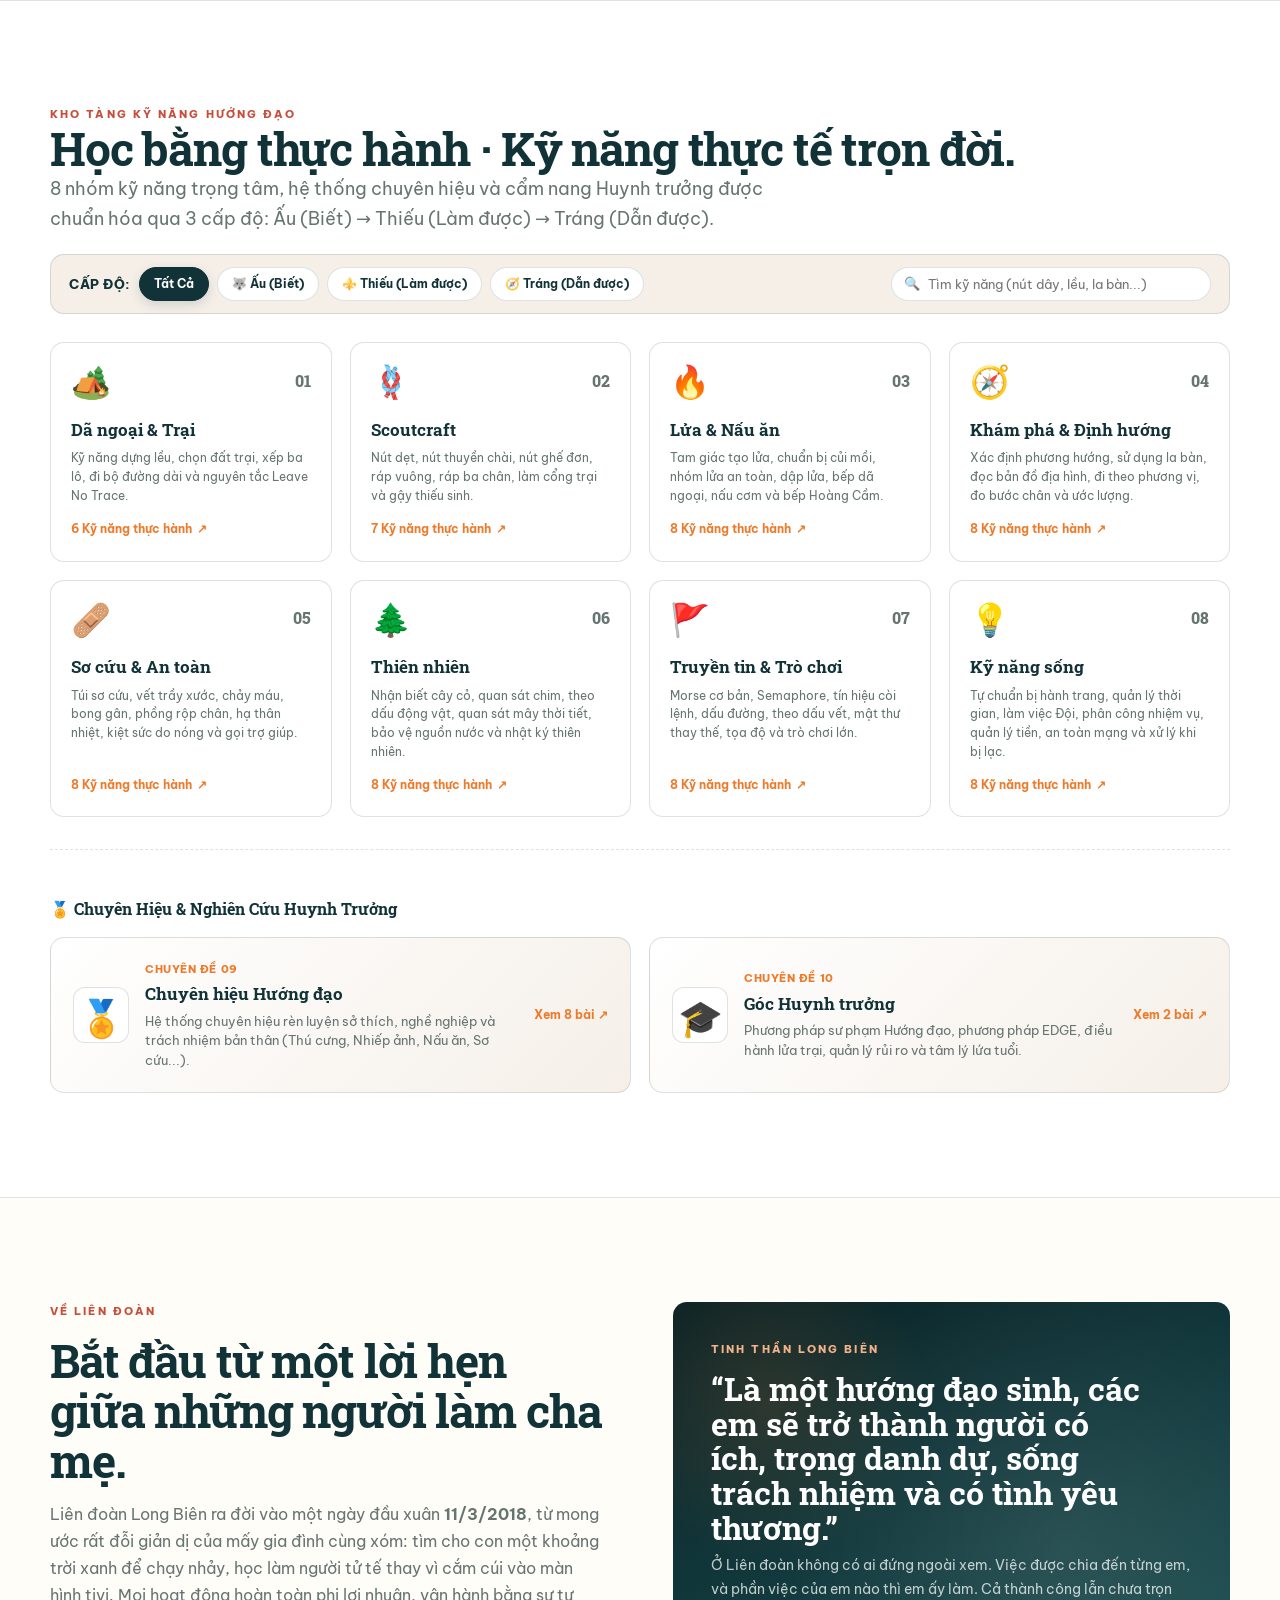
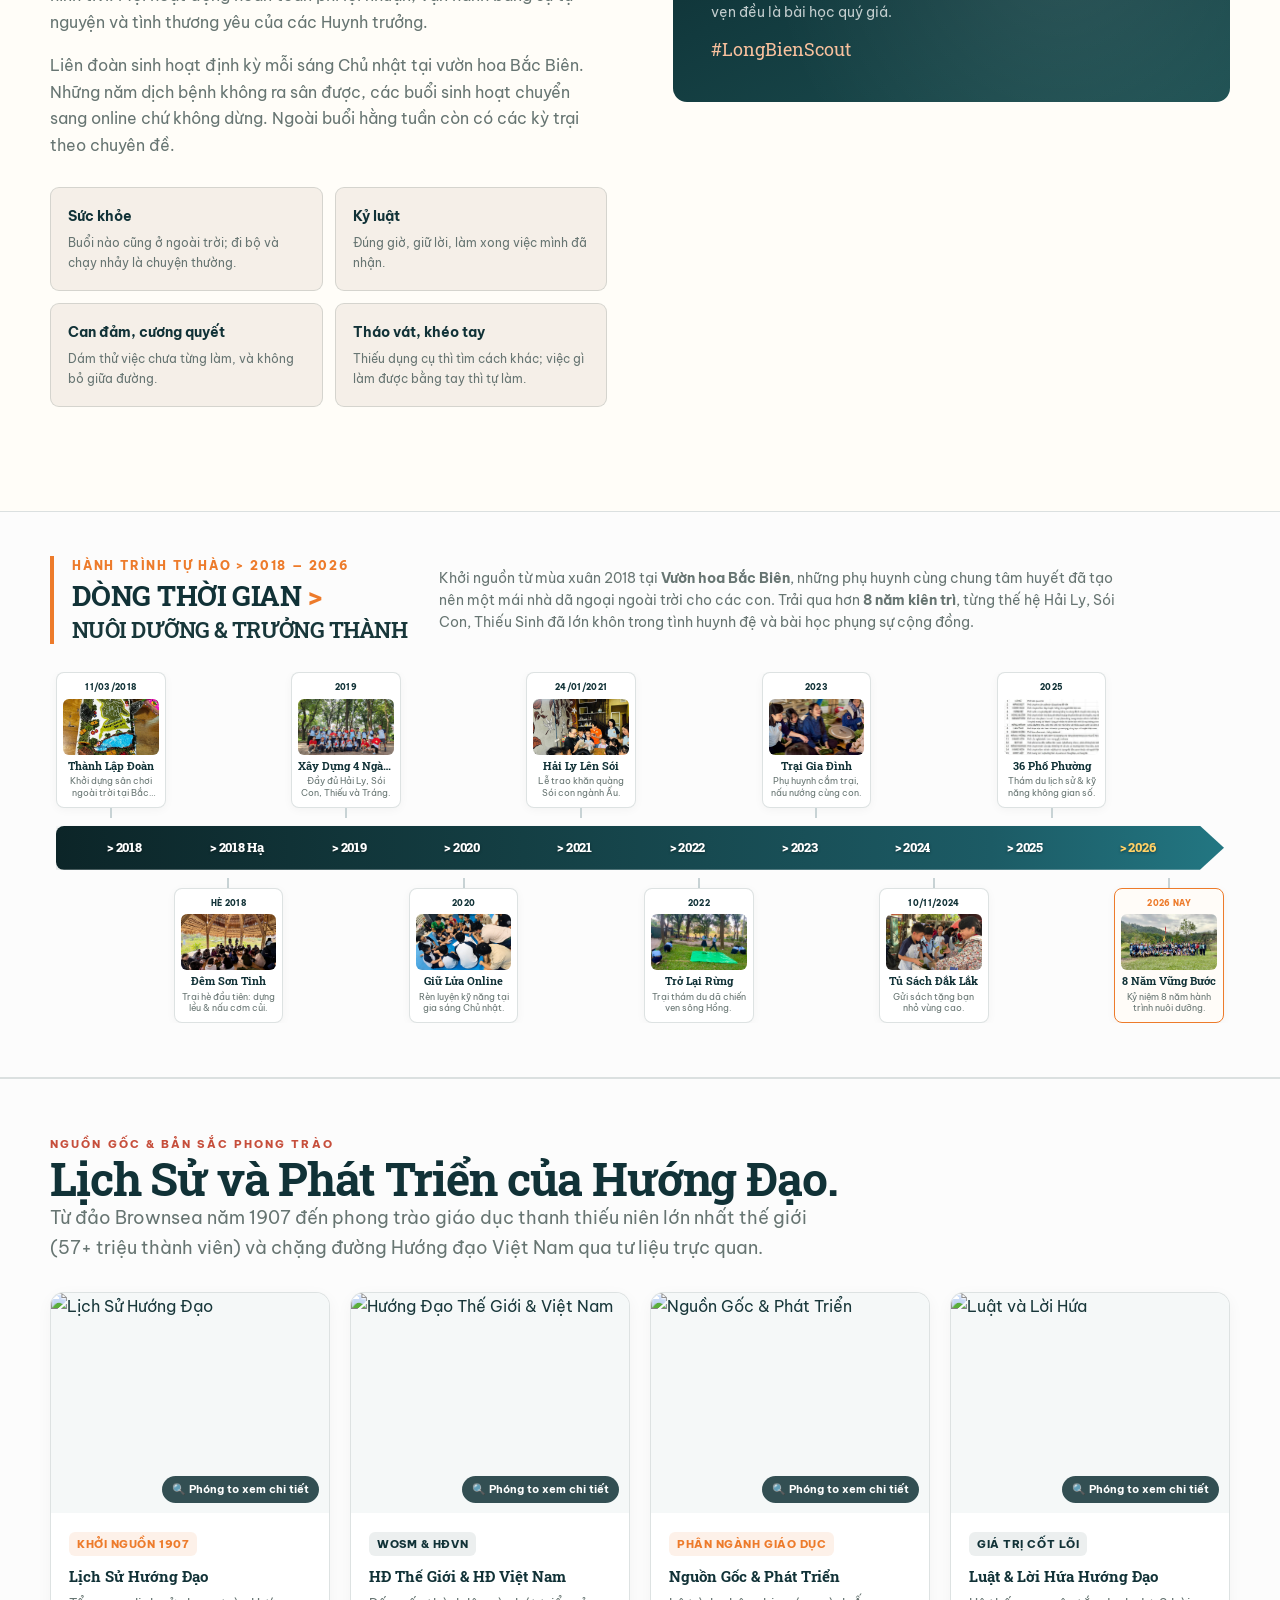
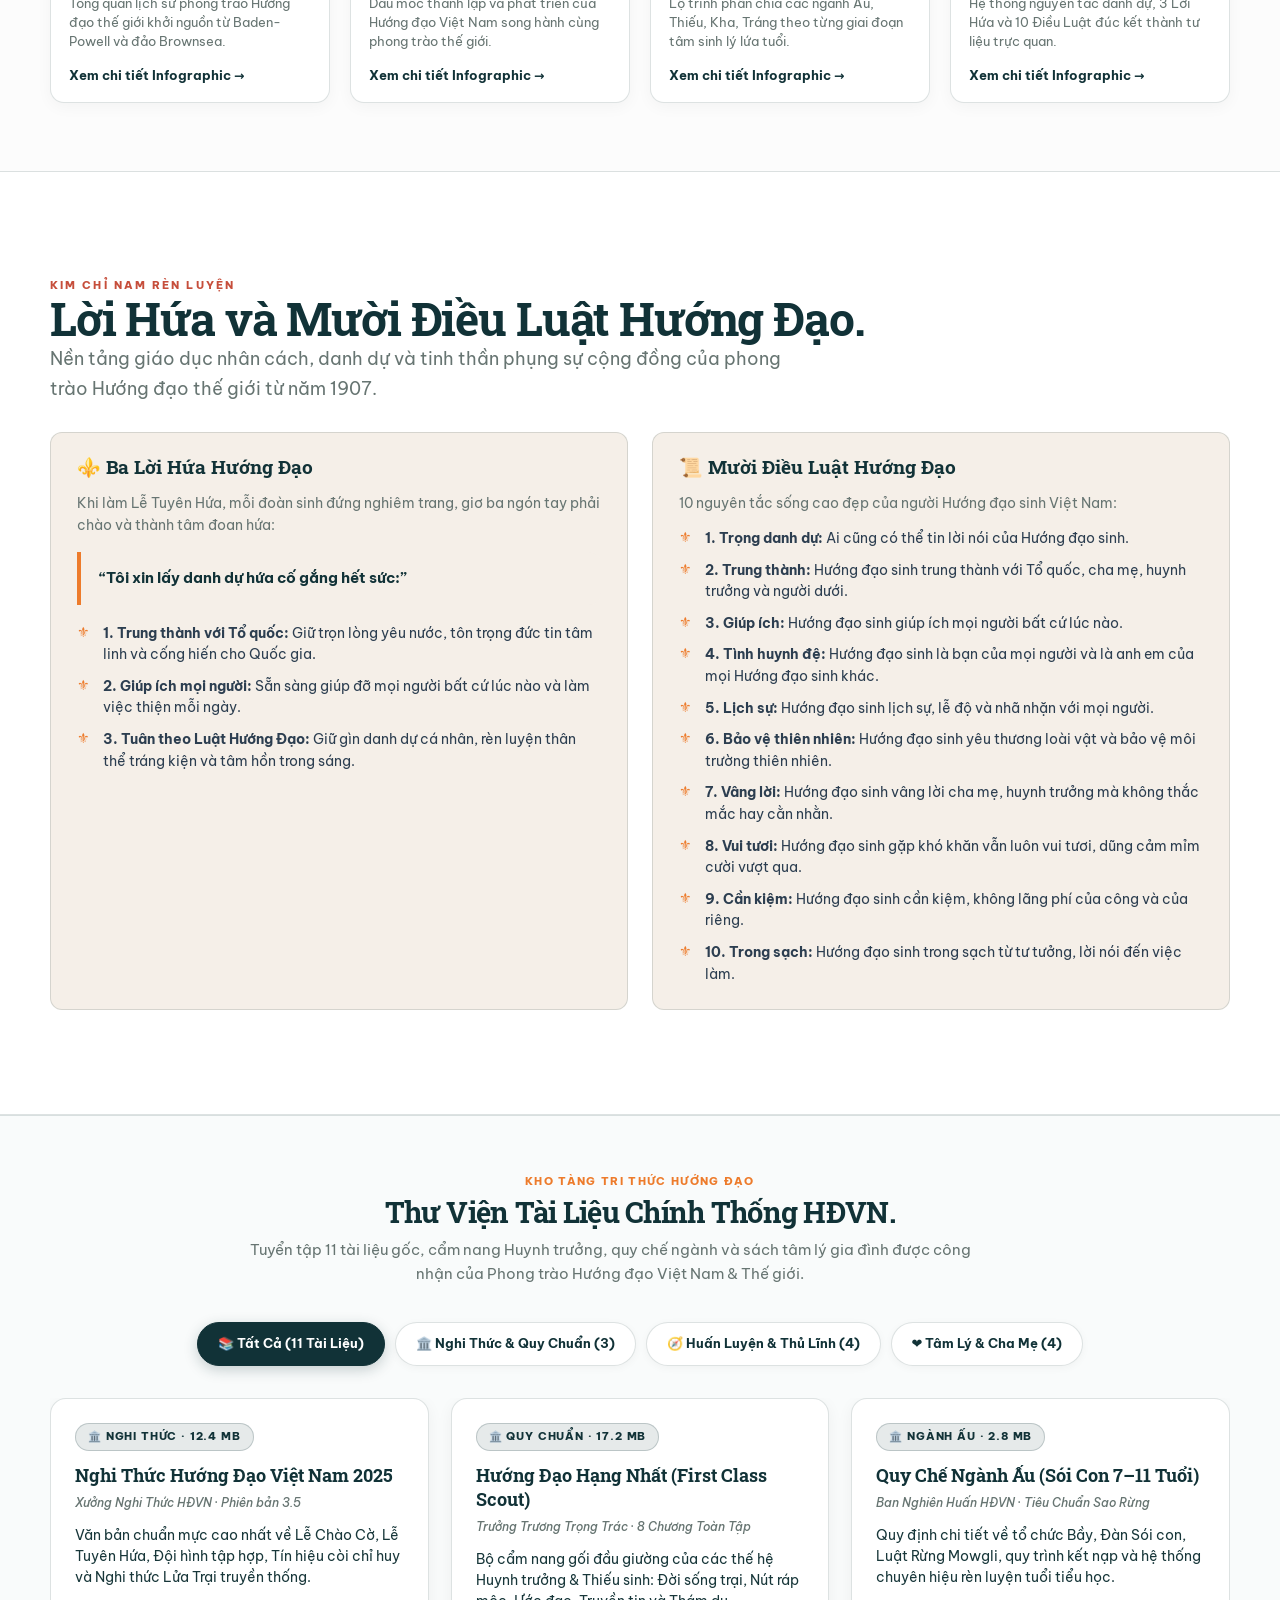
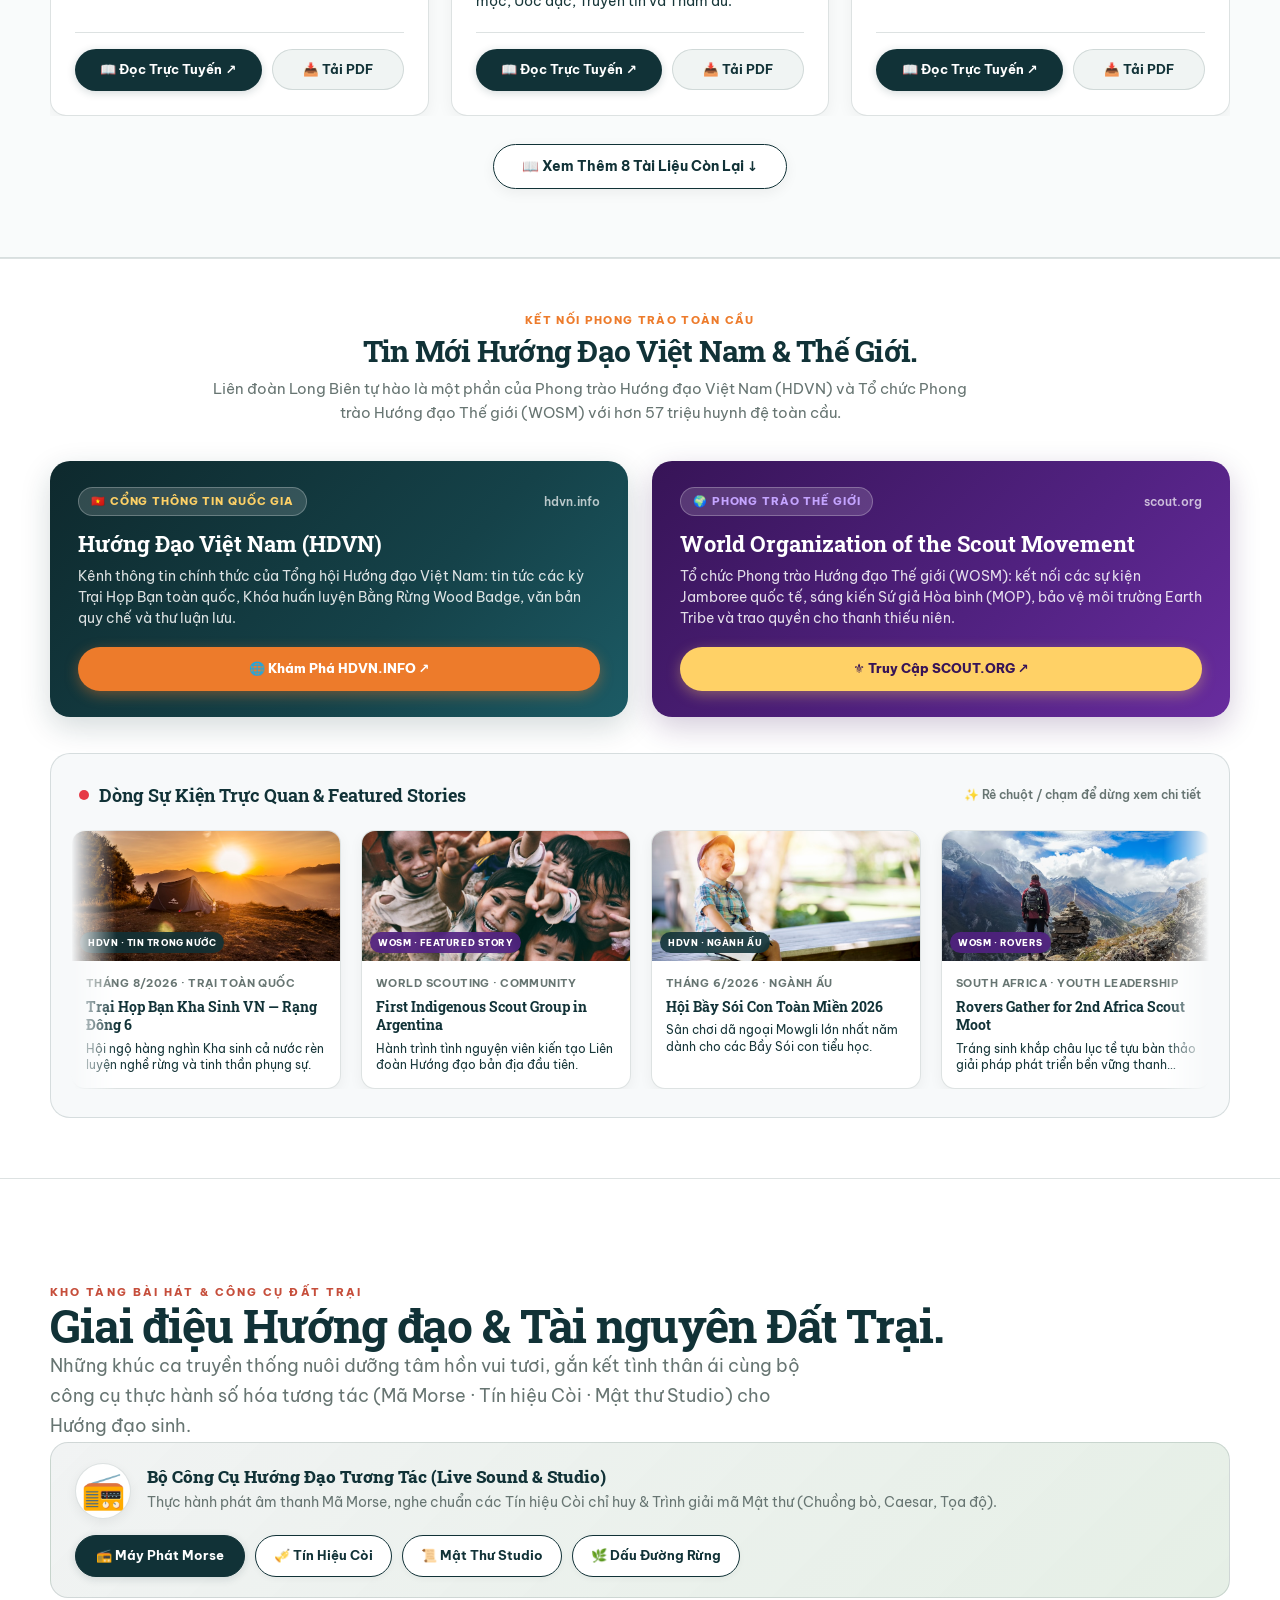
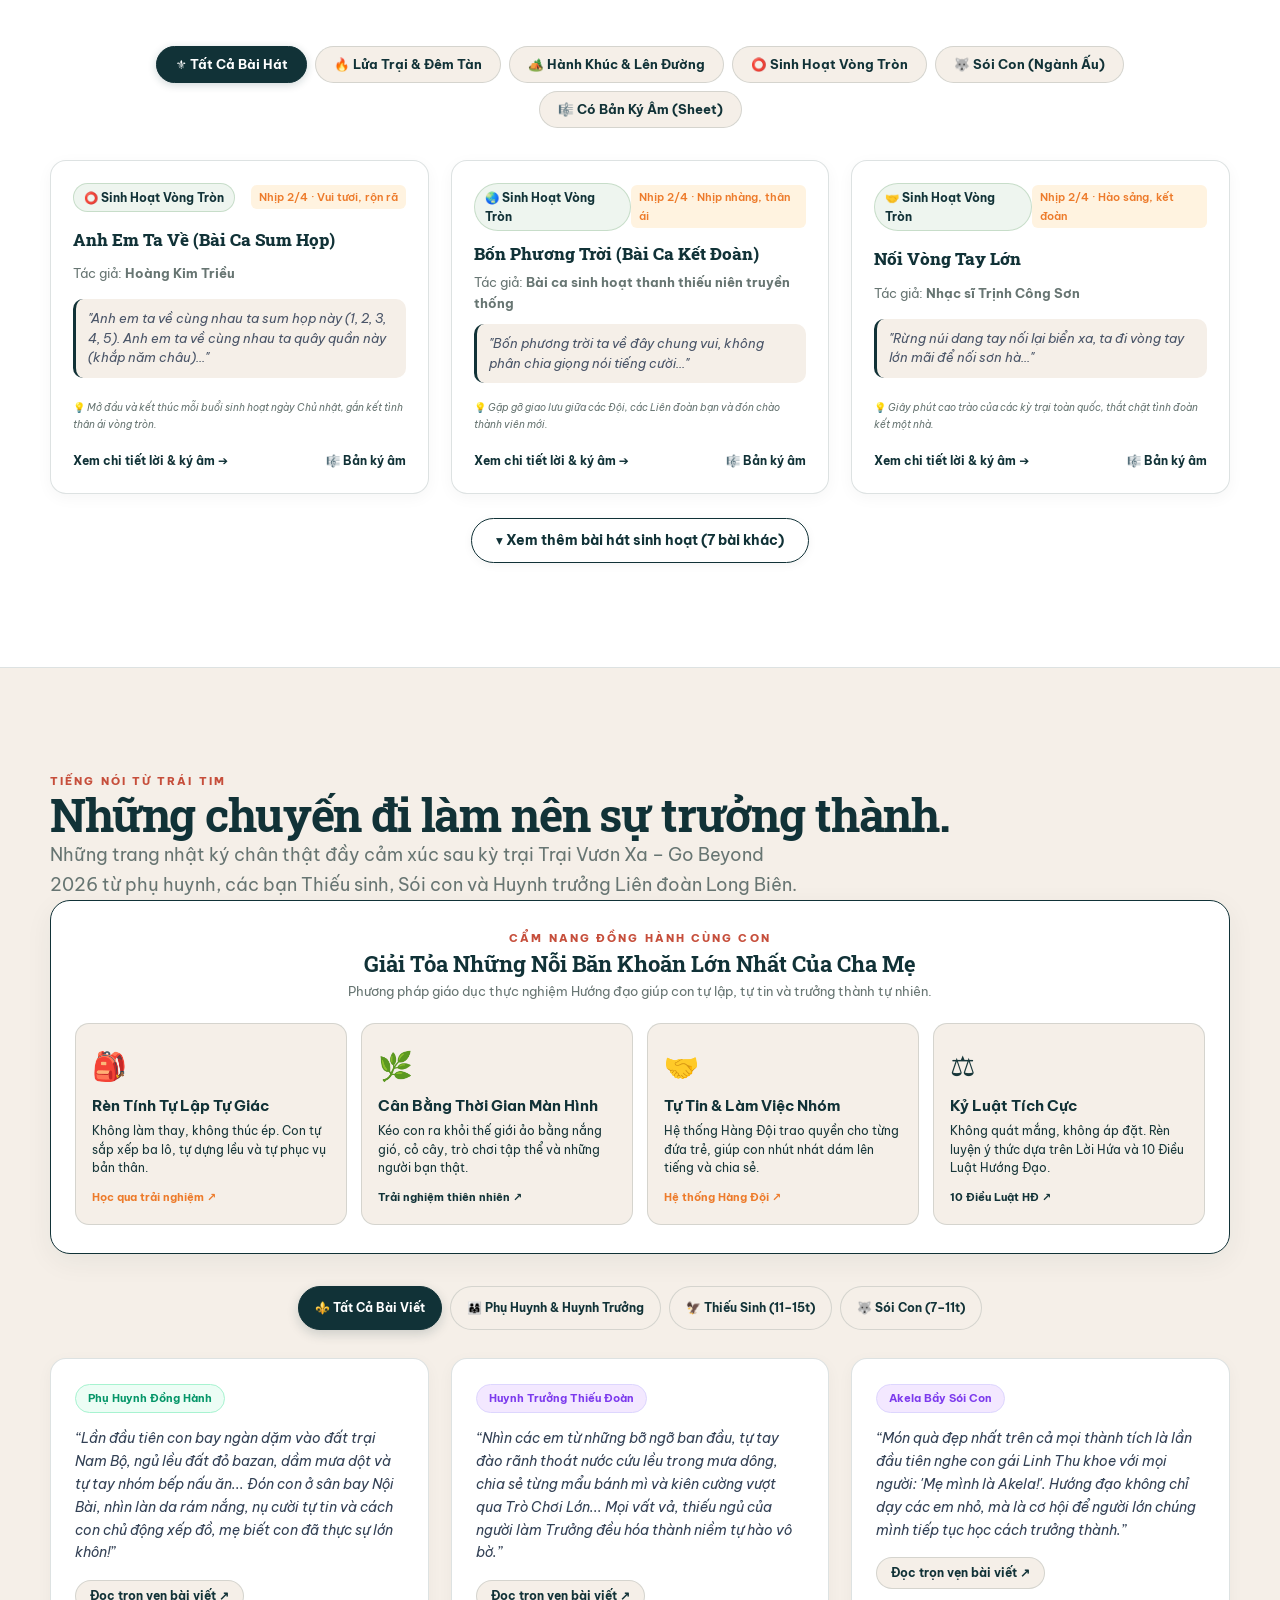
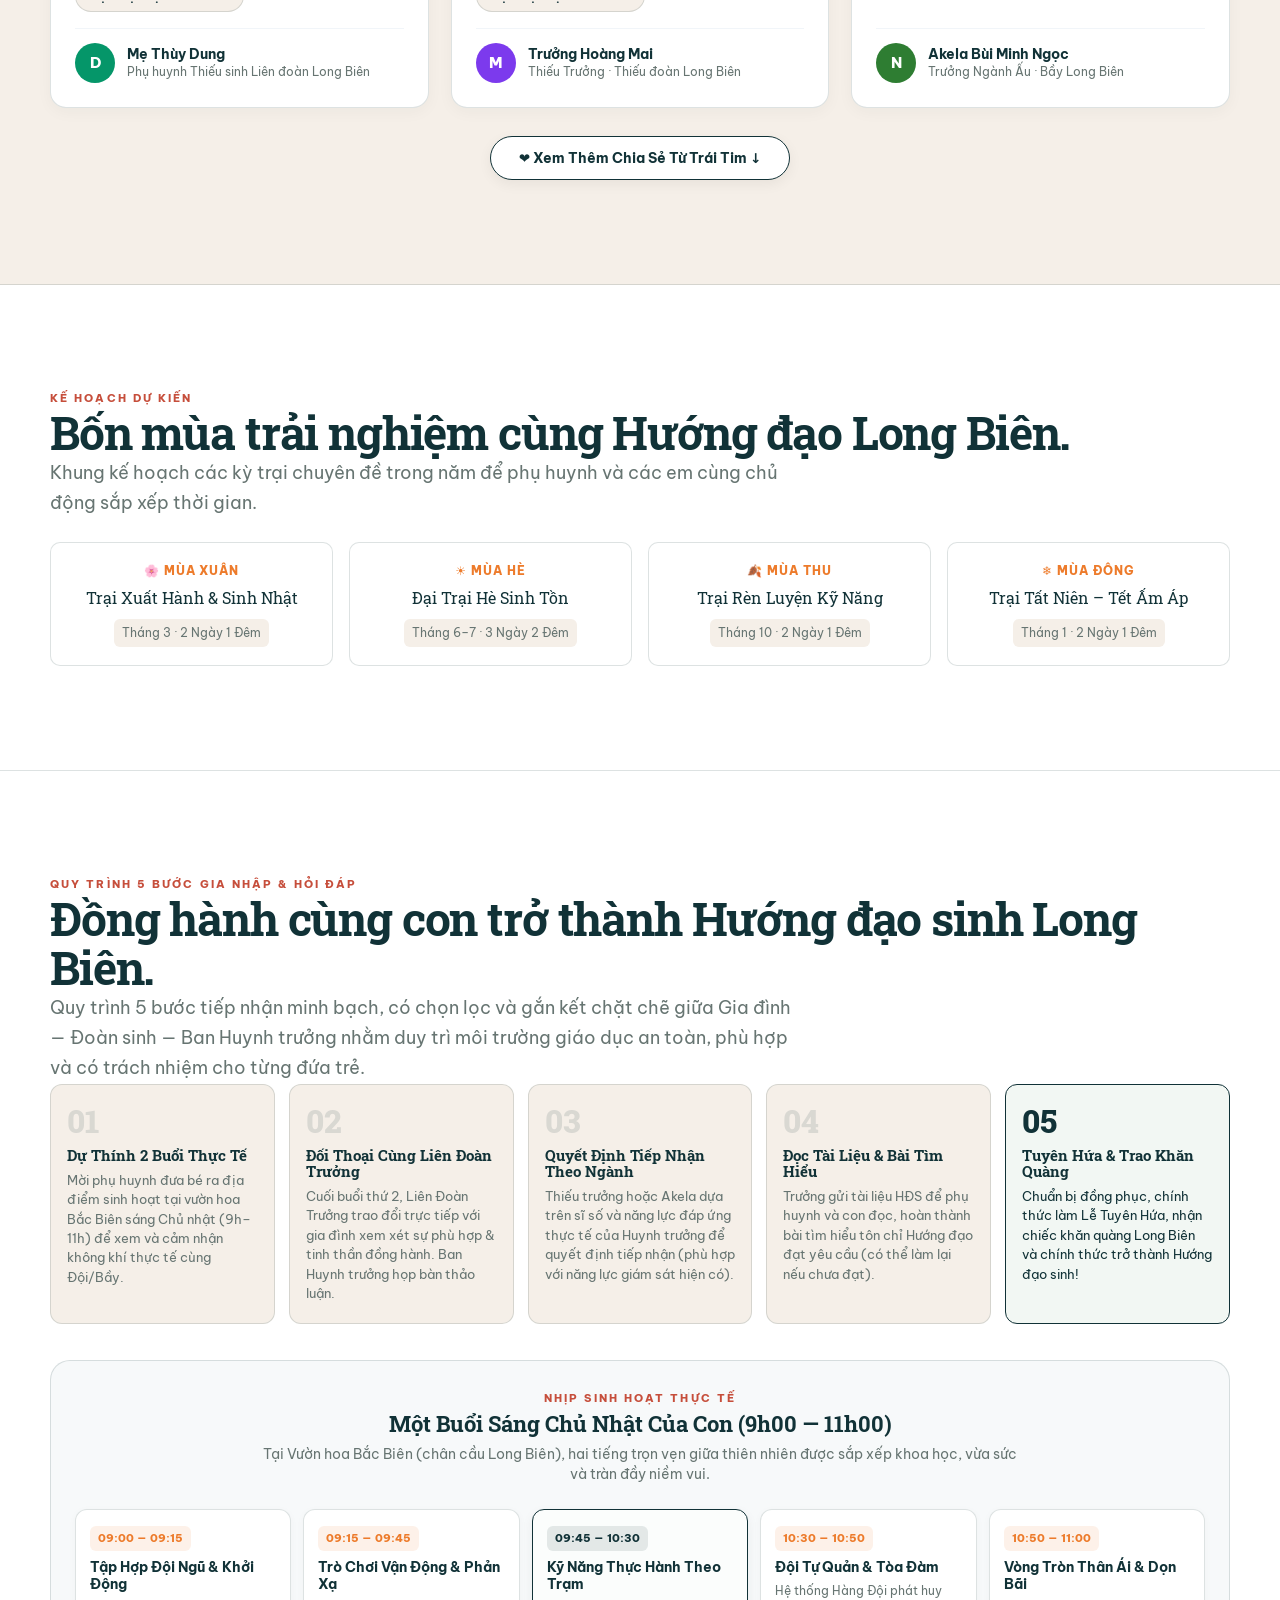
==== commit 29b321cd: "feat(gallery): add curated 8 standout events with 4 photos each in image/CHON LOC and SEO hashtags" ====
--- a/index.html
+++ b/index.html
@@ -5263,504 +5263,210 @@
   /* Danh sách album mặc định */
   const ALBUMS_DEFAULT = [
   {
-    "key": "tet",
-    "title": "Trại Cuối Năm – Tết Ấm Áp",
-    "title_en": "Year-End Camp – A Warm Tet Together",
-    "short": "Trại Cuối Năm",
-    "short_en": "Year-End Camp",
-    "folder": "Year-End Camp – A Warm Tet Together",
+    "key": "vuon-xa",
+    "title": "Trại Hè Vươn Xa – Go Beyond 2026",
+    "title_en": "Go Beyond Summer Camp 2026",
+    "short": "Trại Vươn Xa",
+    "short_en": "Go Beyond Camp",
+    "folder": "CHON LOC",
     "photos": [
       {
-        "f": "image/Year-End Camp – A Warm Tet Together/484955560_635577935889078_5469908387549464594_n.jpg",
-        "cap": "Trại Cuối Năm – Tết Ấm Áp"
+        "f": "image/CHON LOC/01_trai_vuon_xa_01.jpg",
+        "cap": "Lễ khai mạc và dựng trại hè Vươn Xa 2026"
       },
       {
-        "f": "image/Year-End Camp – A Warm Tet Together/485010645_635577869222418_4662864317085724833_n.jpg",
-        "cap": "Trại Cuối Năm – Tết Ấm Áp"
+        "f": "image/CHON LOC/01_trai_vuon_xa_02.jpg",
+        "cap": "Hàng đội Thiếu sinh tự lập vượt thử thách"
       },
       {
-        "f": "image/Year-End Camp – A Warm Tet Together/485028215_635578015889070_2636400939057996046_n.jpg",
-        "cap": "Trại Cuối Năm – Tết Ấm Áp"
+        "f": "image/CHON LOC/01_trai_vuon_xa_03.jpg",
+        "cap": "Thư cảm nhận xúc động của Sói Hà An sau trại"
       },
       {
-        "f": "image/Year-End Camp – A Warm Tet Together/485040617_635577942555744_4622013867292324454_n.jpg",
-        "cap": "Trại Cuối Năm – Tết Ấm Áp"
-      },
-      {
-        "f": "image/Year-End Camp – A Warm Tet Together/485045989_635577812555757_8027107881561295962_n.jpg",
-        "cap": "Trại Cuối Năm – Tết Ấm Áp"
-      },
-      {
-        "f": "image/Year-End Camp – A Warm Tet Together/485048985_635578009222404_8734397916622583045_n.jpg",
-        "cap": "Trại Cuối Năm – Tết Ấm Áp"
-      },
-      {
-        "f": "image/Year-End Camp – A Warm Tet Together/485056507_635577819222423_1996229625851164274_n.jpg",
-        "cap": "Trại Cuối Năm – Tết Ấm Áp"
-      },
-      {
-        "f": "image/Year-End Camp – A Warm Tet Together/485117887_635577832555755_2406121197073460203_n.jpg",
-        "cap": "Trại Cuối Năm – Tết Ấm Áp"
-      },
-      {
-        "f": "image/Year-End Camp – A Warm Tet Together/485135465_635577659222439_7961993525532059039_n.jpg",
-        "cap": "Trại Cuối Năm – Tết Ấm Áp"
-      },
-      {
-        "f": "image/Year-End Camp – A Warm Tet Together/485200568_635577849222420_371159808743575510_n.jpg",
-        "cap": "Trại Cuối Năm – Tết Ấm Áp"
-      },
-      {
-        "f": "image/Year-End Camp – A Warm Tet Together/485240417_635577985889073_2180376144595484906_n.jpg",
-        "cap": "Trại Cuối Năm – Tết Ấm Áp"
-      },
-      {
-        "f": "image/Year-End Camp – A Warm Tet Together/485301673_635577879222417_6290551478633082487_n.jpg",
-        "cap": "Trại Cuối Năm – Tết Ấm Áp"
-      },
-      {
-        "f": "image/Year-End Camp – A Warm Tet Together/485357820_635577859222419_7218447655875819373_n.jpg",
-        "cap": "Trại Cuối Năm – Tết Ấm Áp"
-      },
-      {
-        "f": "image/Year-End Camp – A Warm Tet Together/485357820_635577872555751_6310261017602422043_n.jpg",
-        "cap": "Trại Cuối Năm – Tết Ấm Áp"
-      },
-      {
-        "f": "image/Year-End Camp – A Warm Tet Together/485364511_635577885889083_311142158582102206_n.jpg",
-        "cap": "Trại Cuối Năm – Tết Ấm Áp"
-      },
-      {
-        "f": "image/Year-End Camp – A Warm Tet Together/485695763_635577875889084_1806763783607953384_n.jpg",
-        "cap": "Trại Cuối Năm – Tết Ấm Áp"
-      },
-      {
-        "f": "image/Year-End Camp – A Warm Tet Together/485723364_635577965889075_6101142702090689547_n.jpg",
-        "cap": "Trại Cuối Năm – Tết Ấm Áp"
+        "f": "image/CHON LOC/01_trai_vuon_xa_04.jpg",
+        "cap": "Lá thư tay nắn nót của Sói Minh Châu"
       }
     ]
   },
   {
-    "key": "80y",
-    "title": "80 Năm Quốc Khánh – Sói Con & Hải Ly",
-    "title_en": "80 Years of Vietnam National Day – Little Wolf & Beaver",
-    "short": "80 Năm Quốc Khánh",
-    "short_en": "80 Years Nat Day",
-    "folder": "80 Years of Vietnam's National Day Little Wolf and Beaver",
+    "key": "tham-du-sg",
+    "title": "Thám Du Sài Gòn – Cuộc Đua Kỳ Thú",
+    "title_en": "Saigon Expedition – The Amazing Race",
+    "short": "Thám Du Sài Gòn",
+    "short_en": "Saigon Trip",
+    "folder": "CHON LOC",
     "photos": [
       {
-        "f": "image/80 Years of Vietnam's National Day Little Wolf and Beaver/539017866_757498127030391_7919906301329985150_n.jpg",
-        "cap": "80 Năm Quốc Khánh – Sói Con & Hải Ly"
+        "f": "image/CHON LOC/02_tham_du_sai_gon_01.jpg",
+        "cap": "Đoàn sinh Long Biên trước Bưu điện trung tâm TP.HCM"
       },
       {
-        "f": "image/80 Years of Vietnam's National Day Little Wolf and Beaver/539454606_757498107030393_3516516112718517137_n.jpg",
-        "cap": "80 Năm Quốc Khánh – Sói Con & Hải Ly"
+        "f": "image/CHON LOC/02_tham_du_sai_gon_02.jpg",
+        "cap": "Thực hành phương pháp Hàng Đội tự giải mật thư"
       },
       {
-        "f": "image/80 Years of Vietnam's National Day Little Wolf and Beaver/539594850_757498100363727_2361575302305788982_n.jpg",
-        "cap": "80 Năm Quốc Khánh – Sói Con & Hải Ly"
+        "f": "image/CHON LOC/02_tham_du_sai_gon_03.jpg",
+        "cap": "Khám phá địa danh lịch sử và văn hóa phương Nam"
       },
       {
-        "f": "image/80 Years of Vietnam's National Day Little Wolf and Beaver/544836621_767720026008201_9196499125652560583_n.jpg",
-        "cap": "80 Năm Quốc Khánh – Sói Con & Hải Ly"
-      },
-      {
-        "f": "image/80 Years of Vietnam's National Day Little Wolf and Beaver/544928855_767720056008198_4185049833816932525_n.jpg",
-        "cap": "80 Năm Quốc Khánh – Sói Con & Hải Ly"
-      },
-      {
-        "f": "image/80 Years of Vietnam's National Day Little Wolf and Beaver/545634770_767720079341529_2365996465185273615_n.jpg",
-        "cap": "80 Năm Quốc Khánh – Sói Con & Hải Ly"
+        "f": "image/CHON LOC/02_tham_du_sai_gon_04.jpg",
+        "cap": "Nụ cười rạng rỡ và tình huynh đệ Bắc - Nam gắn kết"
       }
     ]
   },
   {
-    "key": "hanoi",
-    "title": "Hành Trình Khám Phá Lịch Sử Hà Nội",
-    "title_en": "A Journey to Explore the History of Hanoi",
-    "short": "Khám Phá Hà Nội",
-    "short_en": "Explore Hanoi",
-    "folder": "A journey to explore the history of Hanoi",
+    "key": "bay-di-san",
+    "title": "Đi Săn Có 1-0-2 – Thư Viết Tay Sói Con",
+    "title_en": "Unique Hunt Experience – Handwritten Letters",
+    "short": "Sói Đi Săn",
+    "short_en": "Cub Hunt",
+    "folder": "CHON LOC",
     "photos": [
       {
-        "f": "image/A journey to explore the history of Hanoi/484271930_634166919363513_8870693610764065648_n.jpg",
-        "cap": "Hành Trình Khám Phá Lịch Sử Hà Nội"
+        "f": "image/CHON LOC/03_bay_di_san_thu_tay_01.jpg",
+        "cap": "Các em Sói con nắn nót viết từng dòng thư gửi bố mẹ"
       },
       {
-        "f": "image/A journey to explore the history of Hanoi/484325333_634167129363492_9154320678124729426_n.jpg",
-        "cap": "Hành Trình Khám Phá Lịch Sử Hà Nội"
+        "f": "image/CHON LOC/03_bay_di_san_thu_tay_02.jpg",
+        "cap": "Lá thư tay gửi gắm yêu thương đi theo đường bưu điện"
       },
       {
-        "f": "image/A journey to explore the history of Hanoi/484334047_634167172696821_1268241197401704056_n.jpg",
-        "cap": "Hành Trình Khám Phá Lịch Sử Hà Nội"
+        "f": "image/CHON LOC/03_bay_di_san_thu_tay_03.jpg",
+        "cap": "Bầy Long Biên trong trò chơi săn dấu đường rừng già"
       },
       {
-        "f": "image/A journey to explore the history of Hanoi/484382496_634166946030177_4992146575618631393_n.jpg",
-        "cap": "Hành Trình Khám Phá Lịch Sử Hà Nội"
-      },
-      {
-        "f": "image/A journey to explore the history of Hanoi/484527165_634167299363475_8331696924946055202_n.jpg",
-        "cap": "Hành Trình Khám Phá Lịch Sử Hà Nội"
-      },
-      {
-        "f": "image/A journey to explore the history of Hanoi/484568980_634167136030158_6513313316818670187_n.jpg",
-        "cap": "Hành Trình Khám Phá Lịch Sử Hà Nội"
-      },
-      {
-        "f": "image/A journey to explore the history of Hanoi/485073380_634167322696806_7289179759682456270_n.jpg",
-        "cap": "Hành Trình Khám Phá Lịch Sử Hà Nội"
-      },
-      {
-        "f": "image/A journey to explore the history of Hanoi/485119231_634167309363474_1124927858492752346_n.jpg",
-        "cap": "Hành Trình Khám Phá Lịch Sử Hà Nội"
+        "f": "image/CHON LOC/03_bay_di_san_thu_tay_04.jpg",
+        "cap": "Khoảnh khắc tự lập và niềm vui hoàn thành trọng trách"
       }
     ]
   },
   {
-    "key": "act1110",
-    "title": "Buổi Sinh Hoạt Ngày 10/11/2024",
-    "title_en": "Activity Session on November 10, 2024",
-    "short": "Sinh Hoạt 10/11",
-    "short_en": "Session Nov 10",
-    "folder": "Activity session on November 10, 2024",
+    "key": "quoc-khanh",
+    "title": "Gieo Mầm Tình Yêu Quê Hương Đất Nước",
+    "title_en": "Sowing Seeds of Patriotism",
+    "short": "Quốc Khánh 2/9",
+    "short_en": "National Day",
+    "folder": "CHON LOC",
     "photos": [
       {
-        "f": "image/Activity session on November 10, 2024/484243750_634168399363365_663565147748573352_n.jpg",
-        "cap": "Buổi Sinh Hoạt Ngày 10/11/2024"
+        "f": "image/CHON LOC/04_quoc_khanh_2_9_01.jpg",
+        "cap": "Chào cờ thiêng liêng rực rỡ sắc đỏ sao vàng"
       },
       {
-        "f": "image/Activity session on November 10, 2024/484334834_634168502696688_7842943448942187168_n.jpg",
-        "cap": "Buổi Sinh Hoạt Ngày 10/11/2024"
+        "f": "image/CHON LOC/04_quoc_khanh_2_9_02.jpg",
+        "cap": "Tìm hiểu lịch sử hào hùng qua trò chơi vận động"
       },
       {
-        "f": "image/Activity session on November 10, 2024/484379618_634168189363386_7487668552633217105_n.jpg",
-        "cap": "Buổi Sinh Hoạt Ngày 10/11/2024"
+        "f": "image/CHON LOC/04_quoc_khanh_2_9_03.jpg",
+        "cap": "Đoàn sinh trang nghiêm thực hiện Lời Hứa Hướng Đạo"
       },
       {
-        "f": "image/Activity session on November 10, 2024/484489581_634168412696697_7410783064488373314_n.jpg",
-        "cap": "Buổi Sinh Hoạt Ngày 10/11/2024"
-      },
-      {
-        "f": "image/Activity session on November 10, 2024/484532043_634168196030052_1899502163019203172_n.jpg",
-        "cap": "Buổi Sinh Hoạt Ngày 10/11/2024"
-      },
-      {
-        "f": "image/Activity session on November 10, 2024/484568581_634168416030030_2321622175816676000_n.jpg",
-        "cap": "Buổi Sinh Hoạt Ngày 10/11/2024"
-      },
-      {
-        "f": "image/Activity session on November 10, 2024/484621061_634168576030014_1272612628481681565_n.jpg",
-        "cap": "Buổi Sinh Hoạt Ngày 10/11/2024"
-      },
-      {
-        "f": "image/Activity session on November 10, 2024/484755650_634168419363363_6060568123005456344_n.jpg",
-        "cap": "Buổi Sinh Hoạt Ngày 10/11/2024"
-      },
-      {
-        "f": "image/Activity session on November 10, 2024/484790657_634168629363342_3167302450497881211_n (1).jpg",
-        "cap": "Buổi Sinh Hoạt Ngày 10/11/2024"
-      },
-      {
-        "f": "image/Activity session on November 10, 2024/484790657_634168629363342_3167302450497881211_n.jpg",
-        "cap": "Buổi Sinh Hoạt Ngày 10/11/2024"
-      },
-      {
-        "f": "image/Activity session on November 10, 2024/484943527_634168142696724_5495418817121728935_n.jpg",
-        "cap": "Buổi Sinh Hoạt Ngày 10/11/2024"
-      },
-      {
-        "f": "image/Activity session on November 10, 2024/484957859_634168289363376_1491829292082633490_n.jpg",
-        "cap": "Buổi Sinh Hoạt Ngày 10/11/2024"
-      },
-      {
-        "f": "image/Activity session on November 10, 2024/485079552_634168612696677_8037855540276065614_n.jpg",
-        "cap": "Buổi Sinh Hoạt Ngày 10/11/2024"
-      },
-      {
-        "f": "image/Activity session on November 10, 2024/485083045_634168182696720_1369405565556165487_n.jpg",
-        "cap": "Buổi Sinh Hoạt Ngày 10/11/2024"
-      },
-      {
-        "f": "image/Activity session on November 10, 2024/485084931_634168342696704_7223572059386619179_n.jpg",
-        "cap": "Buổi Sinh Hoạt Ngày 10/11/2024"
-      },
-      {
-        "f": "image/Activity session on November 10, 2024/485141104_634168402696698_2397156752332846125_n.jpg",
-        "cap": "Buổi Sinh Hoạt Ngày 10/11/2024"
-      },
-      {
-        "f": "image/Activity session on November 10, 2024/485200011_634168589363346_8980616145405197685_n.jpg",
-        "cap": "Buổi Sinh Hoạt Ngày 10/11/2024"
+        "f": "image/CHON LOC/04_quoc_khanh_2_9_04.jpg",
+        "cap": "Các em cùng chung tay vì một cộng đồng tươi đẹp"
       }
     ]
   },
   {
-    "key": "bday7",
-    "title": "Kỷ Niệm Sinh Nhật Lần Thứ 7",
-    "title_en": "Celebrating the 7th Birthday",
-    "short": "Sinh Nhật 7 Tuổi",
-    "short_en": "7th Birthday",
-    "folder": "Celebrating the 7th birthday",
+    "key": "tet",
+    "title": "Trại Cuối Năm – Tết Ấm Bên Nhau",
+    "title_en": "Year-End Camp – A Warm Tet Together",
+    "short": "Tết Ấm Bên Nhau",
+    "short_en": "Tet Camp",
+    "folder": "CHON LOC",
     "photos": [
       {
-        "f": "image/Celebrating the 7th birthday/487853617_645715404875331_55015001433599676_n.jpg",
-        "cap": "Kỷ Niệm Sinh Nhật Lần Thứ 7"
+        "f": "image/CHON LOC/05_tet_am_ben_nhau_01.jpg",
+        "cap": "Lều trại ven bãi sông Hồng trong sớm mai"
       },
       {
-        "f": "image/Celebrating the 7th birthday/490704302_655917520521786_776931915876116770_n.jpg",
-        "cap": "Kỷ Niệm Sinh Nhật Lần Thứ 7"
+        "f": "image/CHON LOC/05_tet_am_ben_nhau_02.jpg",
+        "cap": "Tự tay gói bánh chưng xanh truyền thống"
       },
       {
-        "f": "image/Celebrating the 7th birthday/491286774_655918573855014_5388814066819502498_n.jpg",
-        "cap": "Kỷ Niệm Sinh Nhật Lần Thứ 7"
+        "f": "image/CHON LOC/05_tet_am_ben_nhau_03.jpg",
+        "cap": "Quây quần bên ánh lửa trại ấm áp những ngày giáp Tết"
       },
       {
-        "f": "image/Celebrating the 7th birthday/491723008_655915163855355_3634500011776509688_n.jpg",
-        "cap": "Kỷ Niệm Sinh Nhật Lần Thứ 7"
-      },
-      {
-        "f": "image/Celebrating the 7th birthday/491809540_655916647188540_2362971130650006997_n.jpg",
-        "cap": "Kỷ Niệm Sinh Nhật Lần Thứ 7"
-      },
-      {
-        "f": "image/Celebrating the 7th birthday/491923321_655918490521689_1881210032743427158_n.jpg",
-        "cap": "Kỷ Niệm Sinh Nhật Lần Thứ 7"
-      },
-      {
-        "f": "image/Celebrating the 7th birthday/491963865_655917660521772_4981461365612787510_n.jpg",
-        "cap": "Kỷ Niệm Sinh Nhật Lần Thứ 7"
+        "f": "image/CHON LOC/05_tet_am_ben_nhau_04.jpg",
+        "cap": "Tiếng cười giòn tan gắn kết tình thân gia đình Hướng đạo"
       }
     ]
   },
   {
-    "key": "cub0928",
-    "title": "Sinh Hoạt Ấu Đoàn – 28/09/2025",
-    "title_en": "Cub Scout Pack Meeting – September 28, 2025",
-    "short": "Ấu Đoàn 28/09",
-    "short_en": "Cub Scout Sep 28",
-    "folder": "Cub Scout Pack Meeting – September 28, 2025",
+    "key": "ha-noi-36",
+    "title": "Khám Phá Lịch Sử Hà Nội 36 Phố Phường",
+    "title_en": "Exploring Hanoi Old Quarter – 36 Streets",
+    "short": "Hà Nội 36 Phố",
+    "short_en": "Old Quarter",
+    "folder": "CHON LOC",
     "photos": [
       {
-        "f": "image/Cub Scout Pack Meeting – September 28, 2025/555752474_787662764013927_7530056681813100037_n.jpg",
-        "cap": "Sinh Hoạt Ấu Đoàn – 28/09/2025"
+        "f": "image/CHON LOC/06_ha_noi_36_pho_phuong_01.jpg",
+        "cap": "Tìm hiểu di sản ngàn năm Thăng Long - Hà Nội"
       },
       {
-        "f": "image/Cub Scout Pack Meeting – September 28, 2025/556101304_787662684013935_8013701245717384500_n.jpg",
-        "cap": "Sinh Hoạt Ấu Đoàn – 28/09/2025"
+        "f": "image/CHON LOC/06_ha_noi_36_pho_phuong_02.jpg",
+        "cap": "Thử thách định hướng và vượt mật thư trên phố cổ"
       },
       {
-        "f": "image/Cub Scout Pack Meeting – September 28, 2025/556226615_787662777347259_6282719984660576649_n.jpg",
-        "cap": "Sinh Hoạt Ấu Đoàn – 28/09/2025"
+        "f": "image/CHON LOC/06_ha_noi_36_pho_phuong_03.jpg",
+        "cap": "Học hỏi văn hóa và nét đẹp làng nghề truyền thống"
       },
       {
-        "f": "image/Cub Scout Pack Meeting – September 28, 2025/556659521_787662697347267_2056829917899983245_n.jpg",
-        "cap": "Sinh Hoạt Ấu Đoàn – 28/09/2025"
-      },
-      {
-        "f": "image/Cub Scout Pack Meeting – September 28, 2025/557264503_787662724013931_3503980502097036579_n.jpg",
-        "cap": "Sinh Hoạt Ấu Đoàn – 28/09/2025"
-      },
-      {
-        "f": "image/Cub Scout Pack Meeting – September 28, 2025/557297325_787662794013924_3515030999768014730_n.jpg",
-        "cap": "Sinh Hoạt Ấu Đoàn – 28/09/2025"
-      },
-      {
-        "f": "image/Cub Scout Pack Meeting – September 28, 2025/557631207_787661794014024_650827276971909838_n.jpg",
-        "cap": "Sinh Hoạt Ấu Đoàn – 28/09/2025"
-      },
-      {
-        "f": "image/Cub Scout Pack Meeting – September 28, 2025/558365886_787662730680597_8808711519956030115_n.jpg",
-        "cap": "Sinh Hoạt Ấu Đoàn – 28/09/2025"
+        "f": "image/CHON LOC/06_ha_noi_36_pho_phuong_04.jpg",
+        "cap": "Đội hình Thiếu sinh tự tin trên từng chặng đường"
       }
     ]
   },
   {
-    "key": "cyber",
-    "title": "An Toàn Mạng – Vững Vàng Trên Không Gian Số",
-    "title_en": "Cybersecurity – Standing Firm in the Digital Space",
-    "short": "An Toàn Mạng",
-    "short_en": "Cybersecurity",
-    "folder": "Cybersecurity – Standing Firm in the Digital Space",
+    "key": "sinh-nhat-7",
+    "title": "Kỷ Niệm Sinh Nhật Lần Thứ 7 (2018 - 2025)",
+    "title_en": "Celebrating 7th Troop Birthday",
+    "short": "Sinh Nhật 7 Năm",
+    "short_en": "7th Birthday",
+    "folder": "CHON LOC",
     "photos": [
       {
-        "f": "image/Cybersecurity – Standing Firm in the Digital Space/533462715_750725337707670_6320523264987660497_n.jpg",
-        "cap": "An Toàn Mạng – Vững Vàng Trên Không Gian Số"
+        "f": "image/CHON LOC/07_sinh_nhat_7_nam_01.jpg",
+        "cap": "Cột mốc 7 năm kiên trì phụng sự thế hệ trẻ tại Bắc Biên"
       },
       {
-        "f": "image/Cybersecurity – Standing Firm in the Digital Space/533678253_750725344374336_7928713672140679638_n.jpg",
-        "cap": "An Toàn Mạng – Vững Vàng Trên Không Gian Số"
+        "f": "image/CHON LOC/07_sinh_nhat_7_nam_02.jpg",
+        "cap": "Bánh sinh nhật ấm cúng mừng Liên đoàn tròn 7 tuổi"
       },
       {
-        "f": "image/Cybersecurity – Standing Firm in the Digital Space/533746147_750725181041019_8456983996133017494_n.jpg",
-        "cap": "An Toàn Mạng – Vững Vàng Trên Không Gian Số"
+        "f": "image/CHON LOC/07_sinh_nhat_7_nam_03.jpg",
+        "cap": "Tri ân sự cống hiến thầm lặng của các Huynh trưởng"
       },
       {
-        "f": "image/Cybersecurity – Standing Firm in the Digital Space/534887653_750725187707685_7976024363586407323_n.jpg",
-        "cap": "An Toàn Mạng – Vững Vàng Trên Không Gian Số"
+        "f": "image/CHON LOC/07_sinh_nhat_7_nam_04.jpg",
+        "cap": "Nụ cười rạng rỡ của các thế hệ đoàn sinh Long Biên"
       }
     ]
   },
   {
-    "key": "autumn36",
-    "title": "Hà Nội Mùa Thu – 36 Phố Phường",
-    "title_en": "Hanoi in Autumn – The 36 Streets",
-    "short": "Hà Nội 36 Phố",
-    "short_en": "Hanoi 36 Streets",
-    "folder": "Hanoi in Autumn – The 36 Streets",
+    "key": "an-toan-so",
+    "title": "An Toàn Mạng – Không Gian Số 4.0",
+    "title_en": "Cybersecurity & Safe from Harm",
+    "short": "Kỹ Năng Số",
+    "short_en": "Digital Safety",
+    "folder": "CHON LOC",
     "photos": [
       {
-        "f": "image/Hanoi in Autumn – The 36 Streets/595853116_844981798282023_369417771665591328_n.jpg",
-        "cap": "Hà Nội Mùa Thu – 36 Phố Phường"
+        "f": "image/CHON LOC/08_an_toan_khong_gian_so_01.jpg",
+        "cap": "Thực hành nhận diện rủi ro trên không gian mạng"
       },
       {
-        "f": "image/Hanoi in Autumn – The 36 Streets/595902511_844981744948695_6858917738647420863_n.jpg",
-        "cap": "Hà Nội Mùa Thu – 36 Phố Phường"
+        "f": "image/CHON LOC/08_an_toan_khong_gian_so_02.jpg",
+        "cap": "Kỹ năng bảo vệ thông tin cá nhân và tài khoản số"
       },
       {
-        "f": "image/Hanoi in Autumn – The 36 Streets/595903401_844982038281999_3709713676256719681_n.jpg",
-        "cap": "Hà Nội Mùa Thu – 36 Phố Phường"
+        "f": "image/CHON LOC/08_an_toan_khong_gian_so_03.jpg",
+        "cap": "Thảo luận nhóm về ứng xử văn minh trên mạng xã hội"
       },
       {
-        "f": "image/Hanoi in Autumn – The 36 Streets/596481762_844978038282399_2918329151473760150_n.jpg",
-        "cap": "Hà Nội Mùa Thu – 36 Phố Phường"
-      },
-      {
-        "f": "image/Hanoi in Autumn – The 36 Streets/597321420_844982021615334_4435117796871255190_n.jpg",
-        "cap": "Hà Nội Mùa Thu – 36 Phố Phường"
-      }
-    ]
-  },
-  {
-    "key": "love",
-    "title": "Lan Tỏa Yêu Thương Từ Các Đơn Vị Hướng Đạo",
-    "title_en": "Spreading Love from Long Bien Scout Units",
-    "short": "Lan Tỏa Yêu Thương",
-    "short_en": "Spreading Love",
-    "folder": "Spreading Love from the Long Bien Scouts Inter-group Units",
-    "photos": [
-      {
-        "f": "image/Spreading Love from the Long Bien Scouts Inter-group Units/502440155_690711250375746_62843714505671929_n.jpg",
-        "cap": "Lan Tỏa Yêu Thương Từ Các Đơn Vị Hướng Đạo"
-      },
-      {
-        "f": "image/Spreading Love from the Long Bien Scouts Inter-group Units/502445967_690711750375696_6920618582976761961_n.jpg",
-        "cap": "Lan Tỏa Yêu Thương Từ Các Đơn Vị Hướng Đạo"
-      },
-      {
-        "f": "image/Spreading Love from the Long Bien Scouts Inter-group Units/502472354_690711243709080_7198299856413576723_n.jpg",
-        "cap": "Lan Tỏa Yêu Thương Từ Các Đơn Vị Hướng Đạo"
-      },
-      {
-        "f": "image/Spreading Love from the Long Bien Scouts Inter-group Units/502478820_690711557042382_3000212414862380124_n.jpg",
-        "cap": "Lan Tỏa Yêu Thương Từ Các Đơn Vị Hướng Đạo"
-      },
-      {
-        "f": "image/Spreading Love from the Long Bien Scouts Inter-group Units/502492889_690711607042377_1654237854683157566_n.jpg",
-        "cap": "Lan Tỏa Yêu Thương Từ Các Đơn Vị Hướng Đạo"
-      },
-      {
-        "f": "image/Spreading Love from the Long Bien Scouts Inter-group Units/502499242_690711730375698_8286502008773219554_n.jpg",
-        "cap": "Lan Tỏa Yêu Thương Từ Các Đơn Vị Hướng Đạo"
-      },
-      {
-        "f": "image/Spreading Love from the Long Bien Scouts Inter-group Units/502583804_690711343709070_910618323621449922_n.jpg",
-        "cap": "Lan Tỏa Yêu Thương Từ Các Đơn Vị Hướng Đạo"
-      },
-      {
-        "f": "image/Spreading Love from the Long Bien Scouts Inter-group Units/502586744_690711717042366_996492899074351344_n.jpg",
-        "cap": "Lan Tỏa Yêu Thương Từ Các Đơn Vị Hướng Đạo"
-      },
-      {
-        "f": "image/Spreading Love from the Long Bien Scouts Inter-group Units/502589127_690711467042391_5392641178599389204_n.jpg",
-        "cap": "Lan Tỏa Yêu Thương Từ Các Đơn Vị Hướng Đạo"
-      },
-      {
-        "f": "image/Spreading Love from the Long Bien Scouts Inter-group Units/502743872_690718097041728_7668705239023386300_n.jpg",
-        "cap": "Lan Tỏa Yêu Thương Từ Các Đơn Vị Hướng Đạo"
-      },
-      {
-        "f": "image/Spreading Love from the Long Bien Scouts Inter-group Units/502776995_690711460375725_3605420670227993397_n.jpg",
-        "cap": "Lan Tỏa Yêu Thương Từ Các Đơn Vị Hướng Đạo"
-      },
-      {
-        "f": "image/Spreading Love from the Long Bien Scouts Inter-group Units/502891807_690711333709071_6265643033080150023_n.jpg",
-        "cap": "Lan Tỏa Yêu Thương Từ Các Đơn Vị Hướng Đạo"
-      },
-      {
-        "f": "image/Spreading Love from the Long Bien Scouts Inter-group Units/502894806_690718240375047_8829996222526867900_n.jpg",
-        "cap": "Lan Tỏa Yêu Thương Từ Các Đơn Vị Hướng Đạo"
-      },
-      {
-        "f": "image/Spreading Love from the Long Bien Scouts Inter-group Units/502948212_690718167041721_4628069890545081117_n.jpg",
-        "cap": "Lan Tỏa Yêu Thương Từ Các Đơn Vị Hướng Đạo"
-      },
-      {
-        "f": "image/Spreading Love from the Long Bien Scouts Inter-group Units/502988308_690717870375084_7771694529740711947_n.jpg",
-        "cap": "Lan Tỏa Yêu Thương Từ Các Đơn Vị Hướng Đạo"
-      },
-      {
-        "f": "image/Spreading Love from the Long Bien Scouts Inter-group Units/503027360_690717647041773_3500204866651288130_n.jpg",
-        "cap": "Lan Tỏa Yêu Thương Từ Các Đơn Vị Hướng Đạo"
-      },
-      {
-        "f": "image/Spreading Love from the Long Bien Scouts Inter-group Units/503104390_690717793708425_6920906191646652659_n.jpg",
-        "cap": "Lan Tỏa Yêu Thương Từ Các Đơn Vị Hướng Đạo"
-      },
-      {
-        "f": "image/Spreading Love from the Long Bien Scouts Inter-group Units/503118783_690717720375099_6995961743974927254_n.jpg",
-        "cap": "Lan Tỏa Yêu Thương Từ Các Đơn Vị Hướng Đạo"
-      },
-      {
-        "f": "image/Spreading Love from the Long Bien Scouts Inter-group Units/503161842_690718010375070_2014046153902076772_n.jpg",
-        "cap": "Lan Tỏa Yêu Thương Từ Các Đơn Vị Hướng Đạo"
-      },
-      {
-        "f": "image/Spreading Love from the Long Bien Scouts Inter-group Units/503171944_690717797041758_7821325207333380459_n.jpg",
-        "cap": "Lan Tỏa Yêu Thương Từ Các Đơn Vị Hướng Đạo"
-      },
-      {
-        "f": "image/Spreading Love from the Long Bien Scouts Inter-group Units/503176011_690718267041711_2280799307921880136_n.jpg",
-        "cap": "Lan Tỏa Yêu Thương Từ Các Đơn Vị Hướng Đạo"
-      },
-      {
-        "f": "image/Spreading Love from the Long Bien Scouts Inter-group Units/503204799_690718027041735_2873005404778847513_n.jpg",
-        "cap": "Lan Tỏa Yêu Thương Từ Các Đơn Vị Hướng Đạo"
-      },
-      {
-        "f": "image/Spreading Love from the Long Bien Scouts Inter-group Units/503271188_690718310375040_2956469948874744905_n.jpg",
-        "cap": "Lan Tỏa Yêu Thương Từ Các Đơn Vị Hướng Đạo"
-      },
-      {
-        "f": "image/Spreading Love from the Long Bien Scouts Inter-group Units/503333930_690717873708417_1356171880050762165_n.jpg",
-        "cap": "Lan Tỏa Yêu Thương Từ Các Đơn Vị Hướng Đạo"
-      },
-      {
-        "f": "image/Spreading Love from the Long Bien Scouts Inter-group Units/503339769_690718127041725_248205329185398266_n.jpg",
-        "cap": "Lan Tỏa Yêu Thương Từ Các Đơn Vị Hướng Đạo"
-      },
-      {
-        "f": "image/Spreading Love from the Long Bien Scouts Inter-group Units/503349212_690717727041765_3497233500799016694_n.jpg",
-        "cap": "Lan Tỏa Yêu Thương Từ Các Đơn Vị Hướng Đạo"
-      },
-      {
-        "f": "image/Spreading Love from the Long Bien Scouts Inter-group Units/503439834_690718067041731_6227483106638840254_n.jpg",
-        "cap": "Lan Tỏa Yêu Thương Từ Các Đơn Vị Hướng Đạo"
-      },
-      {
-        "f": "image/Spreading Love from the Long Bien Scouts Inter-group Units/503457779_690717947041743_7278724874536630256_n.jpg",
-        "cap": "Lan Tỏa Yêu Thương Từ Các Đơn Vị Hướng Đạo"
-      },
-      {
-        "f": "image/Spreading Love from the Long Bien Scouts Inter-group Units/503566712_690718197041718_2566734557559925836_n.jpg",
-        "cap": "Lan Tỏa Yêu Thương Từ Các Đơn Vị Hướng Đạo"
-      },
-      {
-        "f": "image/Spreading Love from the Long Bien Scouts Inter-group Units/503581491_690717930375078_7863962454715934538_n.jpg",
-        "cap": "Lan Tỏa Yêu Thương Từ Các Đơn Vị Hướng Đạo"
-      },
-      {
-        "f": "image/Spreading Love from the Long Bien Scouts Inter-group Units/503587062_690717660375105_3106589572984235392_n.jpg",
-        "cap": "Lan Tỏa Yêu Thương Từ Các Đơn Vị Hướng Đạo"
+        "f": "image/CHON LOC/08_an_toan_khong_gian_so_04.jpg",
+        "cap": "Cam kết thực hiện chính sách Safe from Harm quốc tế"
       }
     ]
   }
@@ -5880,121 +5586,109 @@
   
   /* ---------- Render Album Story Box ---------- */
   const ALBUM_STORIES = {
-  "tet": {
-    "desc_vi": "Liên đoàn Long Biên - Long Biên Scout vừa có một kỳ trại Tất Niên - Tết Ấm Bên Nhau trong hai ngày 11 và 12/1/2025! Kỳ trại đã diễn ra thật đầm ấm trong không khí vui tươi, quây quần bên nhau những ngày cuối năm Giáp Thìn! Chúng ta cùng nhìn lại một số hình ảnh trong kỳ trại Tết Ấm Bên Nhau nhé!",
-    "desc_en": "Long Bien Scout Inter-group organized a warm Year-End Camp 'A Warm Tet Together' on Jan 11-12, 2025! A joyful gathering of young scouts and leaders celebrating the end of the Lunar Year together.",
-    "meta_vi": "📅 11–12/01/2025 · ⚜ Toàn Liên đoàn · 📍 Dã ngoại",
-    "meta_en": "📅 Jan 11–12, 2025 · ⚜ All Sections · 📍 Outdoor Camp",
+  "vuon-xa": {
+    "desc_vi": "Hai từ 'Vươn Xa' mang lại giá trị vô cùng to lớn: những ngày hè cùng đồng đội dựng lều, nhóm lửa, vượt qua thử thách thiên nhiên và đêm lửa trại bùng cháy tình anh em Hướng đạo. Từng giọt mồ hôi là một bước chân trưởng thành tự lập!",
+    "desc_en": "The spirit of 'Go Beyond' shines: days of pitching tents, making fire, overcoming wilderness challenges, and unforgettable campfire nights fostering independence.",
+    "meta_vi": "📅 Tháng 9/2026 · ⚜ Toàn Liên đoàn · 📍 Trại Giao Lưu",
+    "meta_en": "📅 Sep 2026 · ⚜ All Sections · 📍 Outdoor Summer Camp",
     "tags": [
-      "#TraiTatNien",
-      "#TetAmBenNhau",
-      "#LongBienScout",
-      "#GiaDinhHuongDao",
-      "#KyNangTrai"
+      "#HuongDaoLongBien",
+      "#TraiHeVuonXa",
+      "#GoBeyond2026",
+      "#KyNangSinhTon",
+      "#RenTinhTuLap",
+      "#LongBienScouts"
     ]
   },
-  "80y": {
-    "desc_vi": "Buổi sinh hoạt đặc biệt của các Sói con và Hải ly nhân dịp kỷ niệm 80 năm Quốc Khánh. Các em cùng tìm hiểu lịch sử hào hùng của dân tộc, rèn luyện kỹ năng quan sát, phản xạ nhanh và vun đắp lòng yêu quê hương đất nước qua các trò chơi vận động sôi nổi.",
-    "desc_en": "A special scouting session for Wolf Cubs and Beavers celebrating the 80th National Day. Engaging history learning, agility games, and teamwork fostering patriotic spirit.",
-    "meta_vi": "📅 Dịp Quốc Khánh · ⚜ Ấu đoàn & Hải ly · 📍 Vườn hoa Bắc Biên",
-    "meta_en": "📅 National Day · ⚜ Cub Scouts · 📍 Bac Bien Garden",
+  "tham-du-sg": {
+    "desc_vi": "Chuyến thám du xuyên Việt đầy cảm xúc của các Thiếu sinh Long Biên giữa lòng Sài Gòn năng động. Tự đọc bản đồ, tự giải mật thư Morse, ghé thăm Bưu điện trung tâm và Nhà thờ Đức Bà, rèn luyện bản lĩnh tự xoay xở và tinh thần Hàng Đội tự quản.",
+    "desc_en": "An exciting cross-country expedition in Ho Chi Minh City. Scouts self-navigate with maps, decode Morse secrets, explore historical heritage, and build team leadership.",
+    "meta_vi": "📅 07/09/2026 · ⚜ Thiếu đoàn & Hàng đội · 📍 TP. Hồ Chí Minh",
+    "meta_en": "📅 Sep 07, 2026 · ⚜ Scouts · 📍 Ho Chi Minh City",
     "tags": [
-      "#80NamQuocKhanh",
-      "#SoiConHaiLy",
-      "#TroChoiLon",
-      "#LichSuVietNam",
-      "#TuHaoLongBien"
+      "#ThamDuSaiGon",
+      "#CuocDuaKyThu",
+      "#PhuongPhapHangDoi",
+      "#HuongDaoVietNam",
+      "#ThieuSinhLongBien"
     ]
   },
-  "hanoi": {
-    "desc_vi": "Chuyến thám du kỳ thú qua các con phố lịch sử của Thủ đô. Các em tự tay đọc bản đồ tỷ lệ, giải mật thư định hướng, vượt qua các thử thách tại từng trạm di tích để khám phá chiều sâu văn hóa Thăng Long nghìn năm văn hiến.",
-    "desc_en": "An exciting historic expedition across Hanoi's heritage streets. Scouts decode directional ciphers, read maps, and conquer checkpoint challenges exploring Hanoi's rich culture.",
-    "meta_vi": "📅 Mùa Thu Hà Nội · ⚜ Thiếu đoàn & Tráng đoàn · 📍 Phố cổ Hà Nội",
-    "meta_en": "📅 Autumn in Hanoi · ⚜ Scout Troop · 📍 Hanoi Old Quarter",
+  "bay-di-san": {
+    "desc_vi": "Một chuyến đi săn đáng nhớ của các Sói con! Bố mẹ nghẹn ngào xúc động khi nhận được những lá thư viết tay nắn nót từ phương xa. Bài học về sự tự lập, tình yêu gia đình và niềm tự hào khi hoàn thành trọng trách của một Sói ngoan.",
+    "desc_en": "A truly special hunt for Wolf Cubs! Parents were touched to receive handwritten letters from afar, learning independence, filial love, and scout duty.",
+    "meta_vi": "📅 Tháng 9/2026 · 🐺 Ấu đoàn (Bầy Long Biên) · 📍 Dã ngoại",
+    "meta_en": "📅 Sep 2026 · 🐺 Cub Scouts · 📍 Nature Excursion",
+    "tags": [
+      "#BayLongBien",
+      "#SoiCon7Den11Tuoi",
+      "#ThuVietTay",
+      "#GiaDinhHuongDao",
+      "#TuLapTuNho"
+    ]
+  },
+  "quoc-khanh": {
+    "desc_vi": "Dưới bóng cờ đỏ sao vàng tại Vườn hoa Bắc Biên, các em tìm hiểu về lịch sử hào hùng của dân tộc, thực hành lời hứa Hướng đạo giúp ích cho Tổ quốc qua các trò chơi vận động sôi nổi và hoạt động vì cộng đồng.",
+    "desc_en": "Under the national flag at Bac Bien Garden, scouts learn proud Vietnamese history, fulfilling the Scout Promise of duty to country through spirited community games.",
+    "meta_vi": "📅 02/09/2026 · ⚜ Toàn Liên đoàn · 📍 Vườn hoa Bắc Biên",
+    "meta_en": "📅 Sep 02, 2026 · ⚜ All Sections · 📍 Bac Bien Garden",
+    "tags": [
+      "#QuocKhanh2Thang9",
+      "#YeuQueHuong",
+      "#LoiHuaHuongDao",
+      "#BacBienGarden",
+      "#HuongDaoSinhHaNoi"
+    ]
+  },
+  "tet": {
+    "desc_vi": "Kỳ trại Tất niên đầm ấm bên bãi sông Hồng lộng gió. Các em cùng nhau dựng lều trại, tự tay gói bánh chưng xanh, quây quần bên bếp lửa bập bùng và chia sẻ những ước mơ cho một năm hoạt động mới.",
+    "desc_en": "A heartwarming Year-End camp along the Red River. Scouts pitch tents, make traditional banh chung, gather around the warm fire, and share new year wishes.",
+    "meta_vi": "📅 Giáp Tết · ⚜ Toàn Liên đoàn · 📍 Dã ngoại Sông Hồng",
+    "meta_en": "📅 Lunar Year-End · ⚜ All Sections · 📍 Red River Camp",
+    "tags": [
+      "#TetAmBenNhau",
+      "#TraiTatNien",
+      "#GoiBanhChung",
+      "#LuaTraiAmAp",
+      "#LongBienScouts"
+    ]
+  },
+  "ha-noi-36": {
+    "desc_vi": "Những bước chân nhỏ len lỏi qua từng con ngõ cổ kính của đất Thăng Long. Trẻ học lịch sử không qua sách vở khô khan mà bằng đôi mắt tò mò, đôi chân khám phá và những câu đố thám du di sản văn hóa nghìn năm.",
+    "desc_en": "Young feet exploring historic alleys of ancient Thang Long. Learning history through discovery, curiosity, and solving heritage trail riddles.",
+    "meta_vi": "📅 Mùa Thu · ⚜ Thiếu đoàn · 📍 Phố cổ Hà Nội",
+    "meta_en": "📅 Autumn · ⚜ Scout Troop · 📍 Hanoi Old Quarter",
     "tags": [
       "#KhamPhaHaNoi",
-      "#ThamDuPhoCo",
-      "#GiaiMatThu",
-      "#BanDoLaBan",
-      "#HaNoiNghinNam"
+      "#36PhoPhuong",
+      "#HocQuaThucHanh",
+      "#ThangLongHaNoi",
+      "#DiSanVanHoa"
     ]
   },
-  "act1110": {
-    "desc_vi": "Sáng Chủ nhật rực rỡ nắng vàng tại Vườn hoa Bắc Biên. Các em tập trung thực hành kỹ năng nút dây tiên phong, dựng giá trại bằng tre gỗ, thực hành sơ cứu chấn thương và phối hợp ăn ý trong các trò chơi đội nhóm.",
-    "desc_en": "A bright Sunday morning at Bac Bien Garden. Scouts practiced pioneering knots, bamboo structure building, first-aid techniques, and team coordination challenges.",
-    "meta_vi": "📅 10/11/2024 · ⚜ Ấu đoàn & Thiếu đoàn · 📍 Vườn hoa Bắc Biên",
-    "meta_en": "📅 Nov 10, 2024 · ⚜ Cub & Scout Sections · 📍 Bac Bien Garden",
+  "sinh-nhat-7": {
+    "desc_vi": "Cột mốc 7 năm đồng hành (2018 - 2025) cùng bao thế hệ đoàn sinh lớn lên tại chân cầu Long Biên. Tri ân tâm huyết của Ban Huynh Trưởng và sự tin tưởng đồng hành tuyệt vời của quý phụ huynh!",
+    "desc_en": "Marking 7 years of journey (2018–2025) growing together at the foot of Long Bien bridge. Sincere gratitude to all leaders and supportive parents!",
+    "meta_vi": "📅 Tháng 3 · ⚜ Đại gia đình Long Biên · 📍 Bắc Biên",
+    "meta_en": "📅 March · ⚜ Long Bien Family · 📍 Bac Bien Garden",
     "tags": [
-      "#SinhHoatChuNhat",
-      "#NutDayTienPhong",
-      "#SoCapCuu",
-      "#HocBangViecLam",
-      "#BacBienGround"
+      "#SinhNhat7Nam",
+      "#KyNiemThanhLap",
+      "#11Thang3",
+      "#TuNam2018",
+      "#GiaDinhLongBien"
     ]
   },
-  "bday7": {
-    "desc_vi": "Dấu mốc kỷ niệm 7 năm thành lập Liên đoàn Hướng đạo Long Biên (11/03/2018 – 11/03/2025). Bảy năm bền bỉ, gắn kết phụ huynh và các thế hệ đoàn sinh cùng trưởng thành dưới bóng cờ Hướng đạo.",
-    "desc_en": "Celebrating the 7th Anniversary of Long Bien Scout Inter-group (March 11, 2018 – 2025). Seven years of continuous growth, dedicated parents, and inspiring scouting adventures.",
-    "meta_vi": "📅 Tháng 3/2025 · ⚜ Toàn Liên đoàn & Phụ huynh · 📍 Sóc Sơn",
-    "meta_en": "📅 March 2025 · ⚜ All Troop & Parents · 📍 Soc Son Camp",
-    "tags": [
-      "#SinhNhat7Tuoi",
-      "#7NamKhongNghi",
-      "#LongBienScout7Yrs",
-      "#DongHanhCungCon",
-      "#TraiNghiemTruongThanh"
-    ]
-  },
-  "cub0928": {
-    "desc_vi": "Buổi sinh hoạt chuyên đề rèn luyện kỹ năng tự lập và khéo tay cho ngành Ấu. Các chú Sói con học cách tự gấp lều cá nhân, buộc gút trang trí và cùng nhau vượt qua các trò chơi vận động rèn luyện phản xạ.",
-    "desc_en": "A dedicated session building self-reliance and practical craft skills for Cub Scouts. Learning tent care, decorative knots, and reflex-building active games.",
-    "meta_vi": "📅 28/09/2025 · ⚜ Ấu đoàn (Sói con) · 📍 Vườn hoa Bắc Biên",
-    "meta_en": "📅 Sep 28, 2025 · ⚜ Cub Scout Pack · 📍 Bac Bien Garden",
-    "tags": [
-      "#AuDoanLongBien",
-      "#SoiConKhoeManh",
-      "#ReLuyenTuLap",
-      "#LamViecGiupIch",
-      "#NgoaiTroi"
-    ]
-  },
-  "cyber": {
-    "desc_vi": "Chuyên đề kỹ năng số thời đại 4.0: 'An Toàn Mạng – Vững Vàng Trên Không Gian Số'. Hướng đạo sinh không chỉ giỏi kỹ năng sinh tồn thiên nhiên mà còn hiểu biết về bảo mật dữ liệu, văn hóa ứng xử văn minh và nhận diện nguy cơ trên Internet.",
-    "desc_en": "A 4.0 digital literacy workshop: 'Cybersecurity – Standing Firm in Digital Space'. Empowering scouts with data privacy awareness, cyber safety, and responsible digital citizenship.",
-    "meta_vi": "📅 Chuyên đề kỹ năng · ⚜ Thiếu đoàn & Tráng đoàn · 📍 Hội trường",
-    "meta_en": "📅 Digital Workshop · ⚜ Scouts & Rovers · 📍 Seminar Room",
+  "an-toan-so": {
+    "desc_vi": "Hướng đạo trong thời đại 4.0: trang bị cho các em kiến thức bảo vệ danh tính số, phòng tránh bắt nạt trực tuyến và kỹ năng làm chủ công nghệ, tuân thủ nghiêm ngặt chính sách Safe from Harm quốc tế.",
+    "desc_en": "Scouting in the 4.0 era: equipping scouts with digital identity safety, cyberbullying prevention, and smart tech mastery under Safe from Harm standards.",
+    "meta_vi": "📅 Chuyên đề · ⚜ Thiếu đoàn & Tráng đoàn · 📍 Sinh hoạt số",
+    "meta_en": "📅 Workshop · ⚜ Scouts & Rovers · 📍 Digital Workshop",
     "tags": [
       "#AnToanMang",
       "#KyNangSo",
-      "#CongDanSo",
-      "#BaoMatCaNhan",
-      "#HuongDaoThoiDaiSo"
-    ]
-  },
-  "autumn36": {
-    "desc_vi": "Một ngày thu Hà Nội nắng trong veo bên bờ sông Hồng. Các em cùng dạo bước qua 36 phố phường, ghi chép nhật ký hành trình, chụp ảnh và cảm nhận nét đẹp bình dị, lắng đọng của Thủ đô yêu dấu.",
-    "desc_en": "A crisp autumn day by the Red River. Exploring the 36 old streets, recording trail journals, taking photos, and appreciating Hanoi's timeless historic beauty.",
-    "meta_vi": "📅 Mùa Thu · ⚜ Toàn Liên đoàn · 📍 36 Phố Phường Hà Nội",
-    "meta_en": "📅 Autumn · ⚜ All Sections · 📍 36 Historic Streets",
-    "tags": [
-      "#HaNoiMuaThu",
-      "#36PhoPhuong",
-      "#NhatKyHanhTrinh",
-      "#SongHong",
-      "#TuoiThoTuyetVoi"
-    ]
-  },
-  "love": {
-    "desc_vi": "Chiến dịch thiện nguyện thường niên 'Lan Tỏa Yêu Thương'. Các em tự tay phân loại sách cũ, đóng gói đồ dùng học tập và chuẩn bị những phần quà ý nghĩa gửi tặng các bạn học sinh vùng cao và hoàn cảnh khó khăn.",
-    "desc_en": "The annual community outreach 'Spreading Love'. Scouts personally organize book drives, pack learning supplies, and share warm support with underprivileged children.",
-    "meta_vi": "📅 Hoạt động thiện nguyện · ⚜ Toàn Liên đoàn · 📍 Đắk Lắk & Hà Nội",
-    "meta_en": "📅 Community Service · ⚜ All Troop · 📍 Dak Lak & Hanoi",
-    "tags": [
-      "#LanToaYeuThuong",
-      "#HuongDaoThienNguyen",
-      "#SachCuVungCao",
-      "#SongDeChoDi",
-      "#TuTeMoiNgay"
+      "#SafeFromHarm",
+      "#BaoVeTreEm",
+      "#CongDanToanCau"
     ]
   }
 };
@@ -6003,7 +5697,7 @@
     const storyBox = document.getElementById('albumStory');
     if (!storyBox) return;
 
-    if (key === 'all') {
+    if (!key || key === 'all' || !ALBUM_STORIES[key]) {
       storyBox.style.display = 'none';
       return;
     }
@@ -6019,26 +5713,29 @@
     const desc = currentLang === 'en' ? (info.desc_en || info.desc_vi) : info.desc_vi;
     const meta = currentLang === 'en' ? (info.meta_en || info.meta_vi) : info.meta_vi;
 
-    document.getElementById('storyTitle').innerHTML = `📖 ${title}`;
-    document.getElementById('storyMeta').innerHTML = meta;
-    document.getElementById('storyDesc').innerHTML = desc;
-
+    const titleEl = document.getElementById('storyTitle');
+    const metaEl = document.getElementById('storyMeta');
+    const descEl = document.getElementById('storyDesc');
     const tagsContainer = document.getElementById('storyTags');
+
+    if (titleEl) titleEl.textContent = `📖 ${title}`;
+    if (metaEl) metaEl.textContent = meta;
+    if (descEl) descEl.textContent = desc;
+
     if (tagsContainer) {
       tagsContainer.replaceChildren();
-      info.tags.forEach(t => {
+      (info.tags || []).forEach(t => {
         const tagEl = document.createElement('span');
         tagEl.className = 'story-tag';
         tagEl.textContent = t;
         tagsContainer.append(tagEl);
       });
 
-      // Facebook Fanpage direct link button
       const fbLink = document.createElement('a');
       fbLink.className = 'story-fb-link';
       fbLink.href = 'https://www.facebook.com/longbienscoutshanoi';
       fbLink.target = '_blank';
-      fbLink.rel = 'noopener';
+      fbLink.rel = 'noopener noreferrer';
       fbLink.innerHTML = '💙 Xem bài viết Fanpage ↗';
       tagsContainer.append(fbLink);
     }
